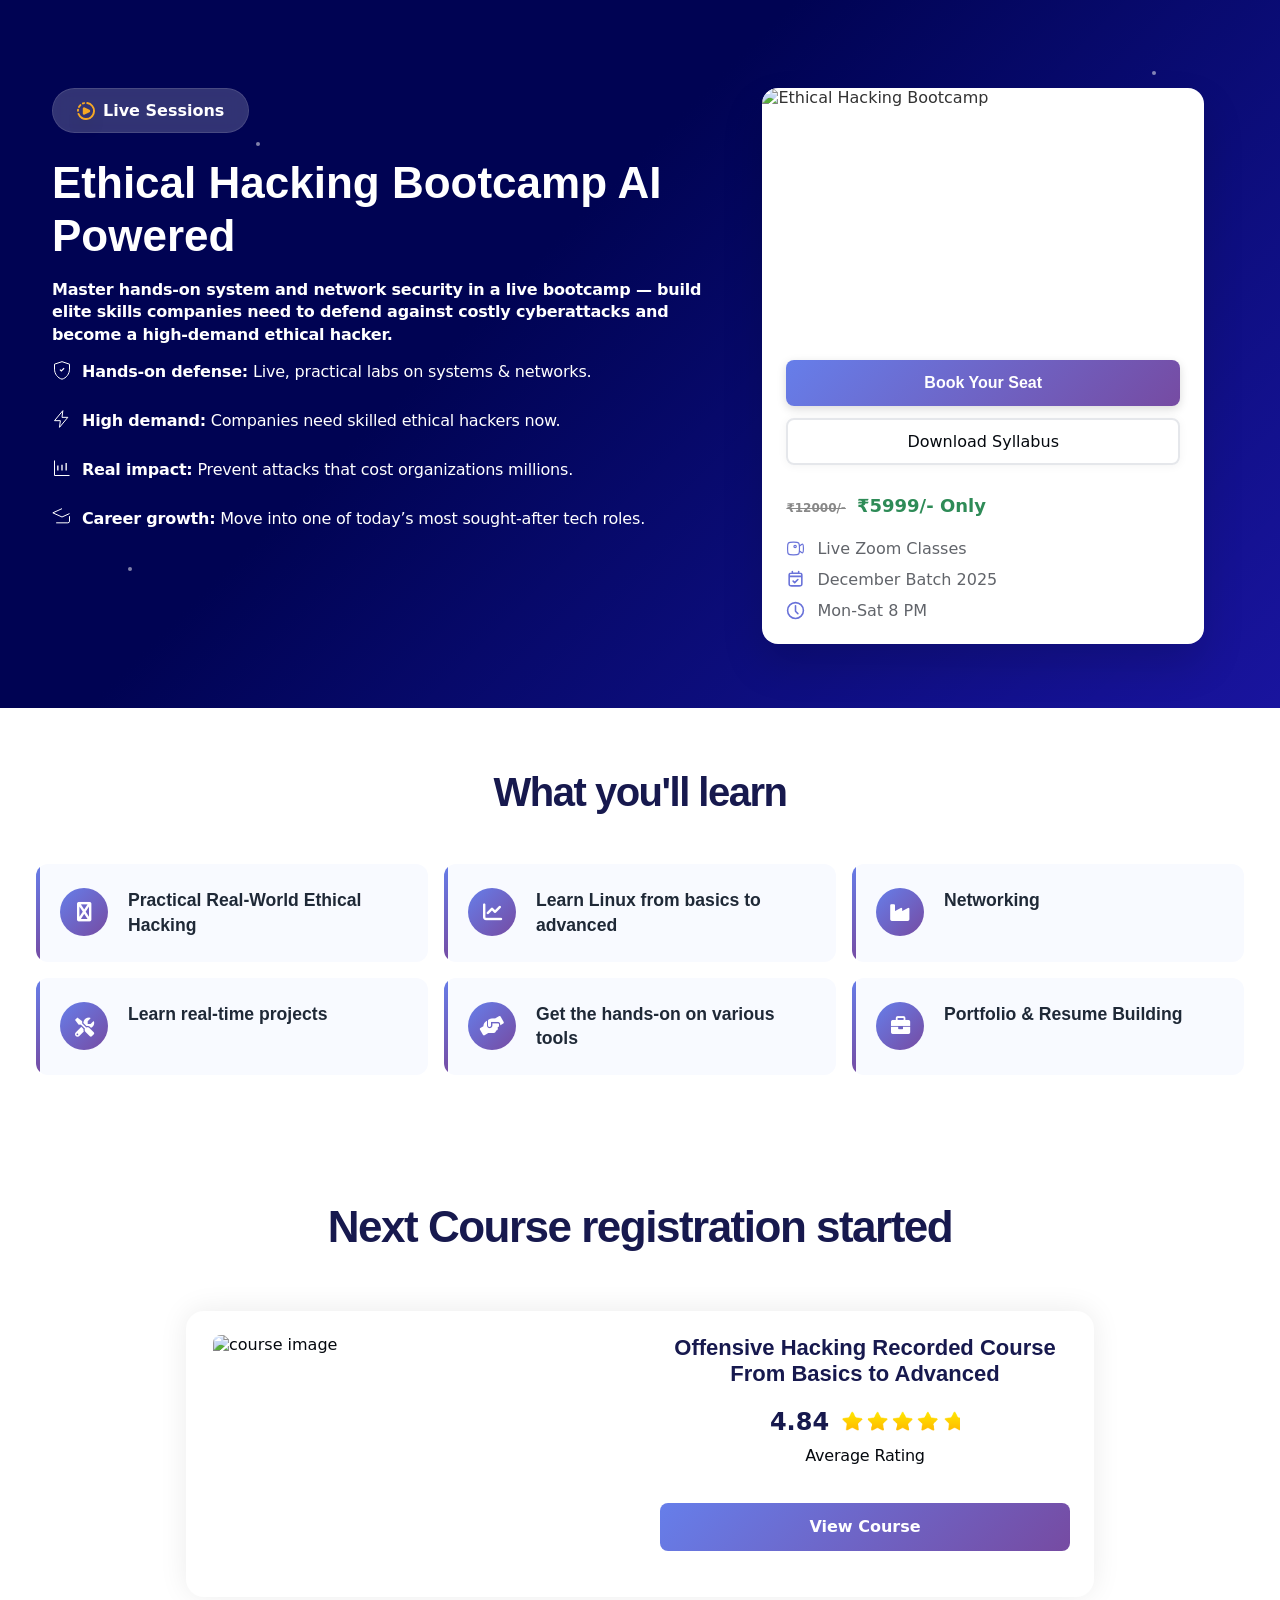
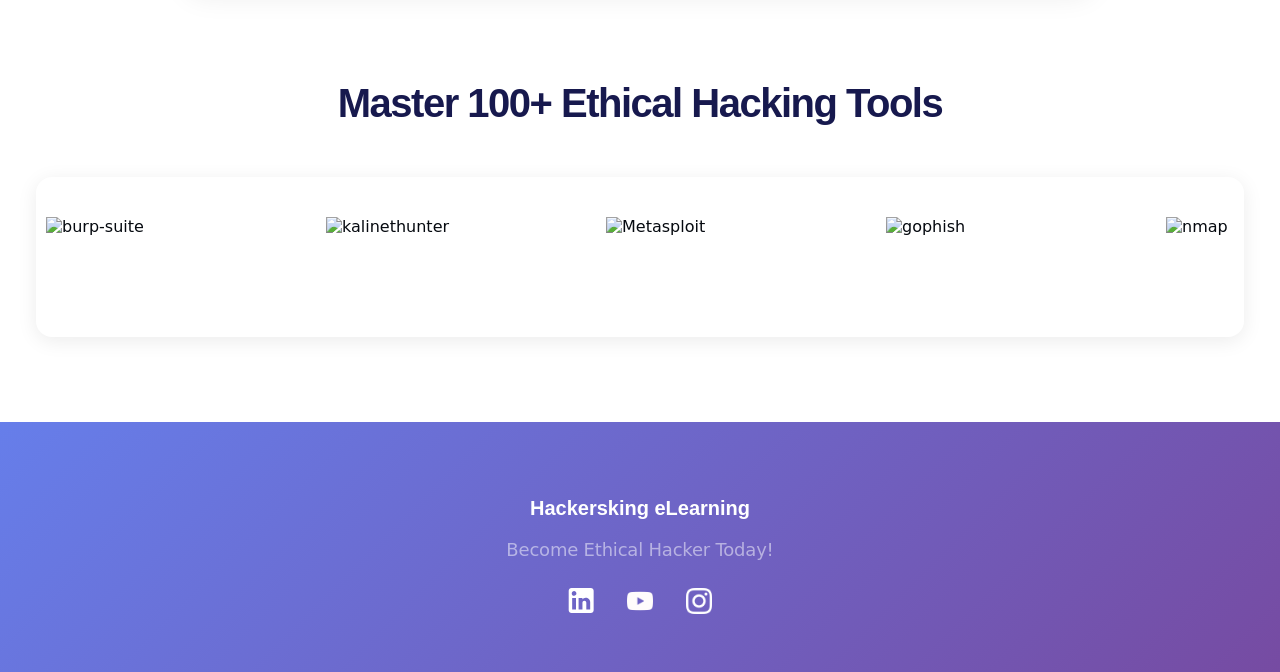
==== Batch.html @ 719dc141 "Update Batch.html" ====
<!DOCTYPE html>
<html lang="en"><head><meta http-equiv="Content-Type" content="text/html; charset=UTF-8">
  
  <meta name="viewport" content="width=device-width, initial-scale=1.0">
  <title>Hackersking eLearning &amp; Live Classes Batch</title>
  <meta property="og:title" content="Hackersking elearning&amp; Ethical Hacking Bootcamp 2026">
  <link rel="shortcut icon" href="https://hackersking.b-cdn.net/Images/icons/favicon.icog" type="image/x-icon">
  <link rel="preconnect" href="https://fonts.googleapis.com/">
  <link rel="preconnect" href="https://fonts.gstatic.com/" crossorigin="">
  
  <link href="https://cdnjs.cloudflare.com/ajax/libs/font-awesome/6.0.0/css/all.min.css" rel="stylesheet">
  <link rel="shortcut icon" href="https://hackersking.b-cdn.net/Images/icons/favicon.ico" type="image/x-icon">
  <link href="css/aos.css" rel="stylesheet">
  <link rel="stylesheet" href="css/output.css">

<style>
  * {
    font-family: "Inter", system-ui, -apple-system, sans-serif;
  }

  :root {
    /* Colors with 2025 Trends */
    --primary-gradient: linear-gradient(135deg, #667eea 0%, #764ba2 100%);
    --secondary-gradient: linear-gradient(135deg, #f093fb 0%, #f5576c 100%);
    --accent-gradient: linear-gradient(135deg, #ffecd2 0%, #fcb69f 100%);
    --dark-gradient: linear-gradient(135deg, #0c0c0c 0%, #1a1a1a 100%);
    --primary-color: #667eea;
    --secondary-color: #764ba2;
    --accent-color: #f093fb;
    --success-color: #10b981;
    --warning-color: #f59e0b;
    --error-color: #ef4444;
    --text-primary: #0f172a;
    --text-secondary: #475569;
    --text-muted: #64748b;
    --text-white: #ffffff;
    --bg-primary: #ffffff;
    --bg-secondary: #f8fafc;
    --bg-dark: #0f172a;

    /* Typography */
    --font-primary: "Inter", system-ui, -apple-system, sans-serif;
    --font-heading: "Space Grotesk", "Inter", sans-serif;

    /* Spacing */
    --space-xs: 0.25rem;
    --space-sm: 0.5rem;
    --space-md: 1rem;
    --space-lg: 2rem;
    --space-xl: 4rem;
    --space-2xl: 8rem;

    /* Border Radius */
    --radius-sm: 0.375rem;
    --radius-md: 0.5rem;
    --radius-lg: 0.75rem;
    --radius-xl: 1rem;
    --radius-2xl: 1.5rem;

    /* Shadows */
    --shadow-sm: 0 1px 2px 0 rgb(0 0 0 / 0.05);
    --shadow-md: 0 4px 6px -1px rgb(0 0 0 / 0.1), 0 2px 4px -2px rgb(0 0 0 / 0.1);
    --shadow-lg: 0 10px 15px -3px rgb(0 0 0 / 0.1),
      0 4px 6px -4px rgb(0 0 0 / 0.1);
    --shadow-xl: 0 20px 25px -5px rgb(0 0 0 / 0.1),
      0 8px 10px -6px rgb(0 0 0 / 0.1);
    --shadow-2xl: 0 25px 50px -12px rgb(0 0 0 / 0.25);

    /* Transitions */
    --transition-fast: 150ms ease;
    --transition-normal: 300ms ease;
    --transition-slow: 500ms ease;
  }

  .login-btn {
    display: flex;
    align-items: center;
    gap: 0.5rem;
    background: var(--primary-gradient);
    color: white;
    border: none;
    padding: 0.75rem 1.5rem;
    border-radius: var(--radius-lg);
    font-weight: 600;
    cursor: pointer;
    transition: var(--transition-normal);
    box-shadow: var(--shadow-md);
  }

  .login-btn:hover {
    transform: translateY(-2px);
    box-shadow: var(--shadow-lg);
  }

  .footer {
    background: var(--primary-gradient);
  }

  .nav-link {
    position: relative;
    text-decoration: none;
    color: var(--text-secondary);
    font-weight: 500;
    padding: 0.5rem 0;
    transition: var(--transition-normal);
  }

  .nav-link:hover,
  .nav-link.active {
    color: var(--primary-color);
  }

  .nav-underline {
    position: absolute;
    bottom: 0;
    left: 0;
    width: 0;
    height: 2px;
    background: var(--primary-gradient);
    transition: var(--transition-normal);
  }

  .nav-link:hover .nav-underline,
  .nav-link.active .nav-underline {
    width: 100%;
  }

  .hero-bg {
    position: absolute;
    top: 0;
    left: 0;
    width: 100%;
    height: 100%;
    background: var(--primary-gradient);
  }

  .gradient-overlay {
    position: absolute;
    top: 0;
    left: 0;
    width: 100%;
    height: 100%;
    background: linear-gradient(135deg,
        rgba(0, 3, 83, 1) 40%,
        rgba(0, 5, 157, 0.79) 100%);
  }

  .particle-container {
    position: absolute;
    width: 100%;
    height: 100%;
  }

  .particle {
    position: absolute;
    width: 4px;
    height: 4px;
    background: rgba(255, 255, 255, 0.5);
    border-radius: 50%;
    animation: particle-float 15s infinite linear;
  }

  .particle:nth-child(1) {
    top: 20%;
    left: 20%;
    animation-delay: 0s;
  }

  .particle:nth-child(2) {
    top: 60%;
    left: 80%;
    animation-delay: -3s;
  }

  .particle:nth-child(3) {
    top: 80%;
    left: 10%;
    animation-delay: -6s;
  }

  .particle:nth-child(4) {
    top: 40%;
    left: 60%;
    animation-delay: -9s;
  }

  .particle:nth-child(5) {
    top: 10%;
    left: 90%;
    animation-delay: -12s;
  }

  @keyframes particle-float {

    0%,
    100% {
      transform: translateY(0) translateX(0);
      opacity: 0;
    }

    10%,
    90% {
      opacity: 1;
    }

    50% {
      transform: translateY(-100px) translateX(50px);
    }
  }

  .premium-badge {
    display: inline-flex;
    align-items: center;
    gap: 0.5rem;
    background: rgba(255, 255, 255, 0.1);
    border: 1px solid rgba(255, 255, 255, 0.2);
    padding: 0.75rem 1.5rem;
    border-radius: 50px;
    font-size: 0.875rem;
    font-weight: 600;
    margin-bottom: 1.5rem;
    position: relative;
    backdrop-filter: blur(10px);
  }

  .badge-icon {
    color: var(--warning-color);
    font-size: 1rem;
  }

  .badge-glow {
    position: absolute;
    top: 0;
    left: 0;
    width: 100%;
    height: 100%;
    background: rgba(255, 255, 255, 0.1);
    border-radius: 50px;
    animation: pulse-glow 2s infinite;
  }

  @keyframes pulse-glow {

    0%,
    100% {
      opacity: 0.5;
      transform: scale(1);
    }

    50% {
      opacity: 1;
      transform: scale(1.05);
    }
  }

  .font-heading {
    font-family: var(--font-heading);
  }

  .course-card {
    background: #fff;
    border-radius: 16px;
    overflow: hidden;
    box-shadow: 0 20px 40px rgba(0, 0, 0, 0.15);
    color: #333;
    transition: transform 0.3s;
  }

  .course-card:hover {
    transform: translateY(-5px);
  }

  .course-image {
    aspect-ratio: 16/9;
    width: 100%;
    overflow: hidden;
    position: relative;
  }

  .course-banner-img {
    position: absolute;
    inset: 0;
    width: 100%;
    height: 100%;
    object-fit: cover;
    object-position: center;
    transition: transform 0.3s;
  }

  .course-card:hover .course-banner-img {
    transform: scale(1.05);
  }

  .course-info {
    padding: 24px;
  }

  .course-price {
    text-align: center;
    margin-bottom: 18px;
  }

  .price-label {
    font-size: 2rem;
    font-weight: 700;
    color: #10b981;
  }

  .course-actions {
    display: flex;
    flex-direction: column;
    gap: 12px;
    margin-bottom: 5px;
  }

  .primary-gradient {
    background: var(--primary-gradient);
  }

  .primary-btn {
    background: var(--primary-gradient);
    color: #fff;
    padding: 14px 24px;
    border: none;
    border-radius: 8px;
    font-weight: 600;
    font-size: 1rem;
    cursor: pointer;
    box-shadow: 0 3px 10px rgba(0, 0, 0, 0.15);
    transition: 0.3s;
  }

  .primary-btn:hover {
    background: var(--primary-gradient);
    transform: translateY(-2px);
  }

  .secondary-btn {
    background: transparent;
    color: #6b7280;
    padding: 12px 24px;
    border: 2px solid #e5e7eb;
    border-radius: 8px;
    font-weight: 550;
    display: flex;
    align-items: center;
    justify-content: center;
    gap: 8px;
    cursor: pointer;
    transition: 0.3s;
    box-shadow: 0 1px 10px rgba(0, 0, 0, 0.05);
  }

  .secondary-btn:hover {
    border-color: var(--primary-color);
    color: var(--primary-color);
    transform: translateY(-2px);
  }

  .course-details {
    display: flex;
    flex-direction: column;
    gap: 12px;
  }

  .detail-item {
    display: flex;
    align-items: center;
    gap: 12px;
    font-size: 1rem;
    font-weight: 500;
    color: #61646a;
  }

  .detail-item i {
    color: #2563eb;
    width: 16px;
  }

  @media (max-width: 480px) {
    .course-card {
      border-radius: 14px;
    }

    .course-info {
      padding: 20px;
    }

    .primary-btn,
    .secondary-btn {
      padding: 12px 20px;
      font-size: 0.95rem;
    }

    .price-label {
      font-size: 1.8rem;
    }

  }


  .companies-carousel {
    overflow: hidden;
    width: 100%;
    background: #fff;
    padding: 30px 0;
    border-radius: 16px;
    box-shadow: 0 4px 20px rgba(0, 0, 0, 0.08);
  }

  .companies-track {
    display: flex;
    align-items: center;
    gap: 60px;
    animation: logoScroll 30s linear infinite;
    width: max-content;
  }

  .company-logo-item {
    flex-shrink: 0;
    padding: 10px;
    display: flex;
    align-items: center;
    justify-content: center;
    transition: 0.3s;
  }

  .company-logo-item:hover {
    transform: translateY(-3px);
    /* box-shadow: 0 4px 20px rgba(0, 0, 0, 0.1); */
  }

  .company-logo {
    max-width: 100%;
    max-height: 100%;
    object-fit: contain;
    transition: 0.3s;
  }

  @keyframes logoScroll {
    0% {
      transform: translateX(0);
    }

    100% {
      transform: translateX(calc(-260px * 11));
    }

    /* 200 width + 60 gap */
  }

  .companies-carousel:hover .companies-track {
    animation-play-state: paused;
  }

  .audience-section {
    padding: 80px 0;
    background: #f8faff;
  }

  .audience-grid {
    display: flex;
    justify-content: center;
    flex-wrap: wrap;
    gap: 20px;
    /* column-gap: 24px;
  row-gap: 30px; */
  }

  .audience-card {
    background: #fff;
    border-radius: 12px;
    text-align: center;
    box-shadow: 0 4px 20px rgba(0, 0, 0, 0.08);
    transition: 0.3s;
  }

  .audience-card:hover {
    transform: translateY(-6px);
  }

  .audience-icon {
    background: linear-gradient(135deg, #667eea 0%, #764ba2 100%);
    color: #fff;
    width: 64px;
    height: 64px;
    border-radius: 16px;
    display: flex;
    align-items: center;
    justify-content: center;
    font-size: 1.5rem;
    margin: 0 auto 20px;
  }

  .audience-card h3 {
    font-size: 1.1rem;
    font-weight: 600;
    color: #1f2937;
  }



  .learning-item {
    display: flex;
    align-items: flex-start;
    gap: 20px;
    padding: 24px;
    background: #f8faff;
    border-radius: 12px;
    transition: 0.3s;
    transition: all var(--transition-normal);
    position: relative;
    overflow: hidden;
  }

  .learning-item::before {
    content: "";
    position: absolute;
    left: 0;
    top: 0;
    height: 100%;
    width: 4px;
    background: var(--primary-gradient);
  }


  .learning-item:hover {
    border: 1px solid var(--primary-color);
    transform: translateY(-4px);
  }

  .learning-icon {
    background: var(--primary-gradient);
    color: #fff;
    width: 48px;
    height: 48px;
    border-radius: 999px;
    display: flex;
    align-items: center;
    justify-content: center;
    font-size: 1.2rem;
    flex-shrink: 0;
  }

  .learning-item h3 {
    font-size: 1.1rem;
    font-weight: 600;
    color: #1f2937;
    line-height: 1.4;
  }
</style><style type="text/css" id="mytempCss">._8mqQwQ { display: none; } ._1TWLMK.icF5zO { opacity: 0.01; }</style></head>



<body data-aos-easing="ease-out-cubic" data-aos-duration="800" data-aos-delay="0" data-new-gr-c-s-check-loaded="14.1263.0" data-gr-ext-installed="">

  <main>
    <section class="pt-2 pb-5 scrollspy-section relative" id="overview">
      <div class="hero-bg">
        <div class="gradient-overlay"></div>
        <div class="particle-container">
          <div class="particle"></div>
          <div class="particle"></div>
          <div class="particle"></div>
          <div class="particle"></div>
          <div class="particle"></div>
        </div>
      </div>
      <div class="container relative">
        <div class="mt-4 px-[4px] md:px-2 lg:pr-[40px] pt-2 lg:pt-[40px] flex lg:flex-row flex-col-reverse gap-[30px] lg:gap-5">
          <div class="lg:w-3/5 w-full">
            <div class="premium-badge aos-init aos-animate" data-aos="fade-up">
              <div class="badge-icon">
                <img src="css/live-badge.svg" class="w-[18px] shadow-lg" alt="">
              </div>
              <span class="text-white font-semibold text-16">Live Sessions</span>
              <div class="badge-glow"></div>
            </div>
            <h1 class="text-white font-extrabold text-[24px] md:text-[40px] lg:text-[44px] font-heading mb-2 aos-init aos-animate" data-aos="fade-up">
              Ethical Hacking Bootcamp AI Powered
            </h1>
            <!-- <p class="max-w-[641px] text-sm22 md:text-16 md:leading-[1.5] font-bold mt-1 mb-2">
                Learn how to standout and grab a top job
                </p> -->

<!-- Paste this into your HTML file -->

  <p style="margin:0 0 14px;line-height:1.4;color:#FFFFFF;font-weight:600;">
    Master hands-on system and network security in a live bootcamp — build elite skills companies need to defend against costly cyberattacks and become a high-demand ethical hacker.
  </p>

<ul style="list-style:none;color:white;">
  <li style="display:flex;gap:10px;align-items:flex-start;">
    <!-- Shield icon -->
    <svg width="20" height="20" viewBox="0 0 24 24" fill="none">
      <path d="M12 2 3 5v6c0 5.55 3.84 10.74 9 12 5.16-1.26 9-6.45 9-12V5l-9-3z" stroke="white" stroke-width="1.2"/>
      <path d="M9.5 11.5 11.2 13.2 14.5 9.9" stroke="white" stroke-width="1.4"/>
    </svg>
    <span style="color:white;"><strong>Hands-on defense:</strong> Live, practical labs on systems & networks.</span>
  </li>

  <li style="display:flex;gap:10px;align-items:flex-start;">
    <!-- Bolt icon -->
    <svg width="20" height="20" viewBox="0 0 24 24" fill="none">
      <path d="M13 2 3 14h7l-1 8 10-12h-7l1-8z" stroke="white" stroke-width="1.2"/>
    </svg>
    <span style="color:white;"><strong>High demand:</strong> Companies need skilled ethical hackers now.</span>
  </li>

  <li style="display:flex;gap:10px;align-items:flex-start;">
    <!-- Chart icon -->
    <svg width="20" height="20" viewBox="0 0 24 24" fill="none">
      <path d="M3 3v18h18" stroke="white" stroke-width="1.2"/>
      <path d="M7 15v-6M12 15V8M17 15v-9" stroke="white" stroke-width="1.6"/>
    </svg>
    <span style="color:white;"><strong>Real impact:</strong> Prevent attacks that cost organizations millions.</span>
  </li>

  <li style="display:flex;gap:10px;align-items:flex-start;">
    <!-- Graduation cap icon -->
    <svg width="20" height="20" viewBox="0 0 24 24" fill="none">
      <path d="M12 2 1 7l11 5 9-4.09" stroke="white" stroke-width="1.2"/>
      <path d="M21 11v6a2 2 0 0 1-2 2H5" stroke="white" stroke-width="1.2"/>
    </svg>
    <span style="color:white;"><strong>Career growth:</strong> Move into one of today’s most sought-after tech roles.</span>
  </li>
</ul>






          </div>
          <div class="lg:w-2/5 w-full mb-2">
            <div class="course-card overflow-hidden aos-init aos-animate" data-aos="fade-up">
              <div class="course-image">
                <img src="https://hackersking.b-cdn.net/Bootcamp/Bootcamp.png" alt="Ethical Hacking Bootcamp" class="course-banner-img">
              </div>
              <div class="course-info">

                <div class="course-actions">
                  <a class="w-full" href="https://rzp.io/rzp/Wi3fhYNO">
                    <button class="primary-btn w-full">Book Your Seat</button>
                  </a>
                  <button class="secondary-btn">
                    <a href="https://drive.google.com/file/d/1etHI4RgZ2PCHbANA0GCq7Ov6Zlh7RVfV/view?usp=sharing">
                    Download Syllabus
                  </button>
                </a>
                </div>
                <div class="course-price !text-left">
                  <span class="price-label">
    <del style="color:#888; font-size:12px;">₹12000/-</del>
    <strong style="color:seagreen; font-size:18px;">₹5999/- Only</strong>
</span>


                </div>
                <div class="course-details">
                  <div class="detail-item">
                    <img src="css/rec.svg" class="w-[19px]" alt="">
                    <span>Live Zoom Classes</span>
                  </div>
                  <div class="detail-item">
                    <img src="css/calen.svg" class="w-[19px]" alt="">
                    <span>December Batch 2025</span>
                  </div>
                  <div class="detail-item">
                    <img src="css/cloc.svg" class="w-[19px]" alt="">
                    <span>Mon-Sat 8 PM</span>
                  </div>

                  </div>
                </div>
              </div>
            </div>
          </div>
        </div>
      </div>
    </section>
    <section class="md:py-[60px] py-4" id="learn">
      <div class="container">
        <h2 class="text-xl md:text-4xl tracking-[-0.5px] text-secondary text-center mb-4 md:mb-5 font-heading aos-init aos-animate" data-aos="fade-up">
          What you'll learn
        </h2>
        <div class="learning-grid grid grid-cols-1 md:grid-cols-2 lg:grid-cols-3 gap-2 aos-init" data-aos="fade-up">
          <div class="learning-item aos-init" data-aos="fade-up">
            <div class="learning-icon">
              <i class="fab fa-user-secret"></i>
            </div>
            <h3>
              Practical Real-World Ethical Hacking
            </h3>
          </div>
          <div class="learning-item aos-init" data-aos="fade-up">
            <div class="learning-icon">
              <i class="fas fa-chart-line"></i>
            </div>
            <h3>Learn Linux from basics to advanced</h3>
          </div>
          <div class="learning-item aos-init" data-aos="fade-up">
            <div class="learning-icon">
              <i class="fas fa-industry"></i>
            </div>
            <h3>Networking</h3>
          </div>
          <div class="learning-item aos-init" data-aos="fade-up">
            <div class="learning-icon">
              <i class="fas fa-tools"></i>
            </div>
            <h3>Learn real-time projects</h3>
          </div>
          <div class="learning-item aos-init" data-aos="fade-up">
            <div class="learning-icon">
              <i class="fas fa-hands-helping"></i>
            </div>
            <h3>Get the hands-on on various tools</h3>
          </div>
          <div class="learning-item aos-init" data-aos="fade-up">
            <div class="learning-icon">
              <i class="fas fa-briefcase"></i>
            </div>
            <h3>Portfolio & Resume Building</h3>
          </div>
        </div>
      </div>
    </section>
  <!--  <section class="py-4 md:py-[60px]" id="for">
      <div class="container">
        <h2 class="text-xl md:text-4xl text-blacknew font-bold text-center mb-4 md:mb-[50px] font-heading aos-init" data-aos="fade-up">
          Who this Free Course for
        </h2>
        <div class="audience-grid">
          <div class="audience-card w-[160px] md:w-[300px] py-[24px] md:py-[32px] px-[18px] md:px-[24px] aos-init" data-aos="zoom-in" data-aos-delay="100">
            <div class="audience-icon">
              <i class="fas fa-code"></i>
            </div>
            <h3>DevOps Engineers</h3>
          </div>
          <div class="audience-card w-[160px] md:w-[300px] py-[24px] md:py-[32px] px-[18px] md:px-[24px] aos-init" data-aos="zoom-in" data-aos-delay="200">
            <div class="audience-icon">
              <i class="fas fa-server"></i>
            </div>
            <h3>DevSecOps Engineers</h3>
          </div>
          <div class="audience-card w-[160px] md:w-[300px] py-[24px] md:py-[32px] px-[18px] md:px-[24px] aos-init" data-aos="zoom-in" data-aos-delay="300">
            <div class="audience-icon">
              <i class="fas fa-laptop-code"></i>
            </div>
            <h3>Developers</h3>
          </div>
          <div class="audience-card w-[160px] md:w-[300px] py-[24px] md:py-[32px] px-[18px] md:px-[24px] aos-init" data-aos="zoom-in" data-aos-delay="400">
            <div class="audience-icon">
              <i class="fas fa-user-tie"></i>
            </div>
            <h3>System Administrators</h3>
          </div>
          <div class="audience-card w-[160px] md:w-[300px] py-[24px] md:py-[32px] px-[18px] md:px-[24px] aos-init" data-aos="zoom-in" data-aos-delay="500">
            <div class="audience-icon">
              <i class="fas fa-cogs"></i>
            </div>
            <h3>IT Engineers</h3>
          </div>
          <div class="audience-card w-[160px] md:w-[300px] py-[24px] md:py-[32px] px-[18px] md:px-[24px] aos-init" data-aos="zoom-in" data-aos-delay="600">
            <div class="audience-icon">
              <i class="fas fa-user-tie"></i>
            </div>
            <h3>NON IT Engineers</h3>
          </div>
        </div>
      </div>
    </section>
    <div class="container mb-4 text-center aos-init" data-aos="fade-up">
      <a href="https://courses.heydevops.tech/web/checkout/689701010128181bd2a60e1e" target="_blank">
        <button class="primary-btn w-[90%] md:w-[400px] button">
          <div class="relative overflow-hidden">
            <span class="button-content"> Book Your Seat</span>
            <span class="button-content-hover"> Book Your Seat</span>
          </div>
        </button>
      </a>
    </div>
    <section>

----->

            <div class="container md:mx-auto pt-3 md:pt-6">
                <div class="text-center mx-auto">
                    <h2 class="text-secondary mb-3 md:mb-[50px] text-xl md:text-4.5xl text-center max-w-[260px] md:max-w-container mx-auto font-heading">
                        Next Course registration started
                    </h2>
                </div>
                <div class="mt-2 md:mt-[56px] max-w-[908px] bg-white p-2 sm:p-3 mx-auto cardd relative">
                    <div class="flex md:flex-row flex-col sm:gap-[40px] gap-2">
                        <div class="md:w-1/2">
                          <a href="https://www.heydevops.in/batch14">
                            <img src="https://hackersking.b-cdn.net/Bootcamp/2.png" alt="course image" class="md:h-[238px] object-cover w-[404px] m-auto rounded-lg">
                          </a>
                        </div>
                        <div class="md:w-1/2 !lg:mt-0">
                            <h5 class="md:text-[22px] text-[18px] text-secondary text-center font-semibold">
                                Offensive Hacking Recorded Course <br> From Basics to Advanced
                            </h5>
                            <div class="mt-[20px] flex justify-center">

                                <div>
                                    <div class="md:text-[24px] text-[20px] mb-1 items-center flex lg:gap-[12px] gap-[4px] font-semibold text-secondary">
                                        4.84
                                        <div class="flex gap-[3px]">
                                            <img src="css/4.8Rating.png" alt="" class="max-w-[119px]">
                                        </div>
                                    </div>
                                    <p class="text-center mb-2 md:mb-3">Average Rating</p>
                                </div>
                            </div>
                            <a href="https://elearning.hackersking.com/membership" class="button w-full py-[12px] mt-[11px] px-[20px] font-bold primary-gradient inline-block text-white text-16 leading-[1.5] rounded-lg">
                                <div class="relative overflow-hidden">
                                    <span class="button-content"> View Course </span>
                                    <span class="button-content-hover"> View Course </span>
                                </div>
                            </a>
                        </div>
                    </div>
                </div>
            </div>
        </section>
    <section class="bg-white py-4 md:pt-[82px] md:pb-[85px]">
      <div class="container">
        <h2 class="text-secondary mb-3 md:mb-[50px] text-xl md:text-4xl text-center max-w-[260px] md:max-w-container mx-auto font-heading aos-init" data-aos="fade-up">
          Master 100+ Ethical Hacking Tools
        </h2>
        <div class="companies-carousel aos-init" data-aos="fade-up">
          <div class="companies-track aos-init" data-aos="fade-up">
            <!-- First set of logos -->
            <div class="company-logo-item">
              <img src="https://hackersking.b-cdn.net/Images/Brands-logo/burp-suite.png" alt="burp-suite" class="company-logo w-[80px] h-[50px] md:w-[200px] md:h-[80px]">
            </div>
            <div class="company-logo-item">
              <img src="https://hackersking.b-cdn.net/Images/Brands-logo/kalinethunter.png" alt="kalinethunter" class="company-logo w-[80px] h-[50px] md:w-[200px] md:h-[80px]">
            </div>
            <div class="company-logo-item">
              <img src="https://hackersking.b-cdn.net/Images/Brands-logo/Metasploit.png" alt="Metasploit" class="company-logo w-[80px] h-[50px] md:w-[200px] md:h-[80px]">
            </div>
            <div class="company-logo-item">
              <img src="https://hackersking.b-cdn.net/Images/Brands-logo/gophish.png" alt="gophish" class="company-logo w-[80px] h-[50px] md:w-[200px] md:h-[80px]">
            </div>
            <div class="company-logo-item">
              <img src="https://hackersking.b-cdn.net/Images/Brands-logo/nmap.png" alt="nmap" class="company-logo w-[80px] h-[50px] md:w-[200px] md:h-[80px]">
            </div>
            <div class="company-logo-item">
              <img src="https://hackersking.b-cdn.net/Images/Brands-logo/owasp.png" alt="owasp" class="company-logo w-[80px] h-[50px] md:w-[200px] md:h-[80px]">
            </div>
            <div class="company-logo-item">
              <img src="https://hackersking.b-cdn.net/Images/Brands-logo/tor.png" alt="tor" class="company-logo w-[80px] h-[50px] md:w-[200px] md:h-[80px]">
            </div>
            <div class="company-logo-item">
              <img src="https://hackersking.b-cdn.net/Images/Brands-logo/crax-rat.png" alt="crax-rat" class="company-logo w-[80px] h-[50px] md:w-[200px] md:h-[80px]">
            </div>
            <div class="company-logo-item">
              <img src="https://hackersking.b-cdn.net/Images/Brands-logo/fatrat.png" alt="fatrat" class="company-logo w-[80px] h-[50px] md:w-[200px] md:h-[80px]">
            </div>
            

            <!-- Duplicate set for seamless looping -->
              <div class="company-logo-item">
              <img src="https://hackersking.b-cdn.net/Images/Brands-logo/burp-suite.png" alt="burp-suite" class="company-logo w-[80px] h-[50px] md:w-[200px] md:h-[80px]">
            </div>
            <div class="company-logo-item">
              <img src="https://hackersking.b-cdn.net/Images/Brands-logo/kalinethunter.png" alt="kalinethunter" class="company-logo w-[80px] h-[50px] md:w-[200px] md:h-[80px]">
            </div>
            <div class="company-logo-item">
              <img src="https://hackersking.b-cdn.net/Images/Brands-logo/Metasploit.png" alt="Metasploit" class="company-logo w-[80px] h-[50px] md:w-[200px] md:h-[80px]">
            </div>
            <div class="company-logo-item">
              <img src="https://hackersking.b-cdn.net/Images/Brands-logo/gophish.png" alt="gophish" class="company-logo w-[80px] h-[50px] md:w-[200px] md:h-[80px]">
            </div>
            <div class="company-logo-item">
              <img src="https://hackersking.b-cdn.net/Images/Brands-logo/nmap.png" alt="nmap" class="company-logo w-[80px] h-[50px] md:w-[200px] md:h-[80px]">
            </div>
            <div class="company-logo-item">
              <img src="https://hackersking.b-cdn.net/Images/Brands-logo/owasp.png" alt="owasp" class="company-logo w-[80px] h-[50px] md:w-[200px] md:h-[80px]">
            </div>
            <div class="company-logo-item">
              <img src="https://hackersking.b-cdn.net/Images/Brands-logo/tor.png" alt="tor" class="company-logo w-[80px] h-[50px] md:w-[200px] md:h-[80px]">
            </div>
            <div class="company-logo-item">
              <img src="https://hackersking.b-cdn.net/Images/Brands-logo/crax-rat.png" alt="crax-rat" class="company-logo w-[80px] h-[50px] md:w-[200px] md:h-[80px]">
            </div>
            <div class="company-logo-item">
              <img src="https://hackersking.b-cdn.net/Images/Brands-logo/fatrat.png" alt="fatrat" class="company-logo w-[80px] h-[50px] md:w-[200px] md:h-[80px]">
            </div>
          </div>
        </div>
      </div>
    </section>
  </main>
  <footer>
    <section id="contact" class="pt-[40px] md:pt-[73px] pb-[56px] md:pb-[58px] footer scrollspy-section aos-init" data-aos="fade-up">
      <div class="container text-center">
        <h2 class="text-white text-20 leading-[1.3] font-semibold mb-1 md:mb-2">
          Hackersking eLearning
        </h2>
        <p class="text-18 text-white/50 leading-[1.44] font-normal">
          Become Ethical Hacker Today!
        </p>


        <ul class="flex items-center justify-center">
          <li class="mb-0 mr-[33px]">
            <a href="https://www.linkedin.com/in/mohit-saran0/" target="_blank_">
              <img loading="lazy" width="26" height="26" src="css/linkedin.svg" alt="linkedin">
            </a>
          </li>
          <li class="mb-0 mr-[33px]">
            <a href="https://www.youtube.com/@hackersking101/featured" target="_blank_">
              <img class="text-white" loading="lazy" width="26" height="26" src="css/youtube.png" alt="youtube">
            </a>
          </li>
          <li class="mb-0">
            <a href="https://www.instagram.com/hackersking.in" target="_blank_">
              <img class="" loading="lazy" width="26" height="26" src="css/instagram.png" alt="instagram">
            </a>
          </li>
        </ul>
      </div>
    </section>
  </footer>
  <script>
    document.addEventListener("DOMContentLoaded", function () {
      document.querySelectorAll(".pdf").forEach(button => {
        button.addEventListener("click", function () {
          const pdfUrl = "pdf/Free_DevSecOps_Course.pdf";
          const link = document.createElement("a");
          link.href = pdfUrl;
          link.download = "book.pdf"; // Suggests a filename for the download
          document.body.appendChild(link);
          link.click();
          document.body.removeChild(link);
        });
      });
    });
  </script>
  <script src="css/aos.js"></script>
  <script>
    AOS.init({
      duration: 800,
      easing: "ease-out-cubic",
      once: true,
      offset: 100,
    });
  </script>
  <script src="css/tiny-slider.js"></script>
  <script src="css/app.js"></script>
  <script src="css/swiper-element-bundle.min.js"></script>
  <script type="module" src="css/updater.js"></script>



</body><chatgpt-sidebar data-gpts-theme="light"><template shadowrootmode="open"><style data-rc-order="prependQueue" data-rc-priority="-999" data-css-hash="qq1x77" data-token-hash="cjk7xi">:where(.css-1d6rho5) a{color:#7450ff;text-decoration:none;background-color:transparent;outline:none;cursor:pointer;transition:color 0.3s;-webkit-text-decoration-skip:objects;}:where(.css-1d6rho5) a:hover{color:#baa1ff;}:where(.css-1d6rho5) a:active{color:#5338d9;}:where(.css-1d6rho5) a:active,:where(.css-1d6rho5) a:hover{text-decoration:none;outline:0;}:where(.css-1d6rho5) a:focus{text-decoration:none;outline:0;}:where(.css-1d6rho5) a[disabled]{color:rgba(0, 0, 0, 0.25);cursor:not-allowed;}</style><style data-rc-order="prependQueue" data-rc-priority="-999" data-css-hash="13ri6y7" data-token-hash="cjk7xi">:where(.css-1d6rho5).ant-tooltip{box-sizing:border-box;margin:0;padding:0;color:rgba(0, 0, 0, 0.88);font-size:14px;line-height:1.5714285714285714;list-style:none;font-family:var(--gpts-font-family);position:absolute;z-index:1070;display:block;width:max-content;max-width:250px;visibility:visible;transform-origin:var(--arrow-x, 50%) var(--arrow-y, 50%);--antd-arrow-background-color:var(--sds-color-grey-layer3-reserve);}:where(.css-1d6rho5).ant-tooltip-hidden{display:none;}:where(.css-1d6rho5).ant-tooltip .ant-tooltip-inner{min-width:32px;min-height:32px;padding:6px 8px;color:#fff;text-align:start;text-decoration:none;word-wrap:break-word;background-color:var(--sds-color-grey-layer3-reserve);border-radius:8px;box-shadow:0 6px 16px 0 rgba(0, 0, 0, 0.08),0 3px 6px -4px rgba(0, 0, 0, 0.12),0 9px 28px 8px rgba(0, 0, 0, 0.05);box-sizing:border-box;}:where(.css-1d6rho5).ant-tooltip-placement-left .ant-tooltip-inner,:where(.css-1d6rho5).ant-tooltip-placement-leftTop .ant-tooltip-inner,:where(.css-1d6rho5).ant-tooltip-placement-leftBottom .ant-tooltip-inner,:where(.css-1d6rho5).ant-tooltip-placement-right .ant-tooltip-inner,:where(.css-1d6rho5).ant-tooltip-placement-rightTop .ant-tooltip-inner,:where(.css-1d6rho5).ant-tooltip-placement-rightBottom .ant-tooltip-inner{border-radius:8px;}:where(.css-1d6rho5).ant-tooltip .ant-tooltip-content{position:relative;}:where(.css-1d6rho5).ant-tooltip.ant-tooltip-blue .ant-tooltip-inner{background-color:#1677ff;}:where(.css-1d6rho5).ant-tooltip.ant-tooltip-blue .ant-tooltip-arrow{--antd-arrow-background-color:#1677ff;}:where(.css-1d6rho5).ant-tooltip.ant-tooltip-purple .ant-tooltip-inner{background-color:#722ed1;}:where(.css-1d6rho5).ant-tooltip.ant-tooltip-purple .ant-tooltip-arrow{--antd-arrow-background-color:#722ed1;}:where(.css-1d6rho5).ant-tooltip.ant-tooltip-cyan .ant-tooltip-inner{background-color:#13c2c2;}:where(.css-1d6rho5).ant-tooltip.ant-tooltip-cyan .ant-tooltip-arrow{--antd-arrow-background-color:#13c2c2;}:where(.css-1d6rho5).ant-tooltip.ant-tooltip-green .ant-tooltip-inner{background-color:#52c41a;}:where(.css-1d6rho5).ant-tooltip.ant-tooltip-green .ant-tooltip-arrow{--antd-arrow-background-color:#52c41a;}:where(.css-1d6rho5).ant-tooltip.ant-tooltip-magenta .ant-tooltip-inner{background-color:#eb2f96;}:where(.css-1d6rho5).ant-tooltip.ant-tooltip-magenta .ant-tooltip-arrow{--antd-arrow-background-color:#eb2f96;}:where(.css-1d6rho5).ant-tooltip.ant-tooltip-pink .ant-tooltip-inner{background-color:#eb2f96;}:where(.css-1d6rho5).ant-tooltip.ant-tooltip-pink .ant-tooltip-arrow{--antd-arrow-background-color:#eb2f96;}:where(.css-1d6rho5).ant-tooltip.ant-tooltip-red .ant-tooltip-inner{background-color:#f5222d;}:where(.css-1d6rho5).ant-tooltip.ant-tooltip-red .ant-tooltip-arrow{--antd-arrow-background-color:#f5222d;}:where(.css-1d6rho5).ant-tooltip.ant-tooltip-orange .ant-tooltip-inner{background-color:#fa8c16;}:where(.css-1d6rho5).ant-tooltip.ant-tooltip-orange .ant-tooltip-arrow{--antd-arrow-background-color:#fa8c16;}:where(.css-1d6rho5).ant-tooltip.ant-tooltip-yellow .ant-tooltip-inner{background-color:#fadb14;}:where(.css-1d6rho5).ant-tooltip.ant-tooltip-yellow .ant-tooltip-arrow{--antd-arrow-background-color:#fadb14;}:where(.css-1d6rho5).ant-tooltip.ant-tooltip-volcano .ant-tooltip-inner{background-color:#fa541c;}:where(.css-1d6rho5).ant-tooltip.ant-tooltip-volcano .ant-tooltip-arrow{--antd-arrow-background-color:#fa541c;}:where(.css-1d6rho5).ant-tooltip.ant-tooltip-geekblue .ant-tooltip-inner{background-color:#2f54eb;}:where(.css-1d6rho5).ant-tooltip.ant-tooltip-geekblue .ant-tooltip-arrow{--antd-arrow-background-color:#2f54eb;}:where(.css-1d6rho5).ant-tooltip.ant-tooltip-lime .ant-tooltip-inner{background-color:#a0d911;}:where(.css-1d6rho5).ant-tooltip.ant-tooltip-lime .ant-tooltip-arrow{--antd-arrow-background-color:#a0d911;}:where(.css-1d6rho5).ant-tooltip.ant-tooltip-gold .ant-tooltip-inner{background-color:#faad14;}:where(.css-1d6rho5).ant-tooltip.ant-tooltip-gold .ant-tooltip-arrow{--antd-arrow-background-color:#faad14;}:where(.css-1d6rho5).ant-tooltip-rtl{direction:rtl;}:where(.css-1d6rho5).ant-tooltip .ant-tooltip-arrow{position:absolute;z-index:1;display:block;pointer-events:none;width:16px;height:16px;overflow:hidden;}:where(.css-1d6rho5).ant-tooltip .ant-tooltip-arrow::before{position:absolute;bottom:0;inset-inline-start:0;width:16px;height:8px;background:var(--antd-arrow-background-color);clip-path:polygon(1.6568542494923806px 100%, 50% 1.6568542494923806px, 14.34314575050762px 100%, 1.6568542494923806px 100%);clip-path:path('M 0 8 A 4 4 0 0 0 2.82842712474619 6.82842712474619 L 7.292893218813452 2.363961030678928 A 1 1 0 0 1 8.707106781186548 2.363961030678928 L 13.17157287525381 6.82842712474619 A 4 4 0 0 0 16 8 Z');content:"";}:where(.css-1d6rho5).ant-tooltip .ant-tooltip-arrow::after{content:"";position:absolute;width:8.970562748477143px;height:8.970562748477143px;bottom:0;inset-inline:0;margin:auto;border-radius:0 0 1px 0;transform:translateY(50%) rotate(-135deg);box-shadow:2px 2px 5px rgba(0, 0, 0, 0.05);z-index:0;background:transparent;}:where(.css-1d6rho5).ant-tooltip .ant-tooltip-arrow:before{background:var(--antd-arrow-background-color);}:where(.css-1d6rho5).ant-tooltip-placement-top>.ant-tooltip-arrow,:where(.css-1d6rho5).ant-tooltip-placement-topLeft>.ant-tooltip-arrow,:where(.css-1d6rho5).ant-tooltip-placement-topRight>.ant-tooltip-arrow{bottom:0;transform:translateY(100%) rotate(180deg);}:where(.css-1d6rho5).ant-tooltip-placement-top>.ant-tooltip-arrow{left:50%;transform:translateX(-50%) translateY(100%) rotate(180deg);}:where(.css-1d6rho5).ant-tooltip-placement-topLeft>.ant-tooltip-arrow{left:12px;}:where(.css-1d6rho5).ant-tooltip-placement-topRight>.ant-tooltip-arrow{right:12px;}:where(.css-1d6rho5).ant-tooltip-placement-bottom>.ant-tooltip-arrow,:where(.css-1d6rho5).ant-tooltip-placement-bottomLeft>.ant-tooltip-arrow,:where(.css-1d6rho5).ant-tooltip-placement-bottomRight>.ant-tooltip-arrow{top:0;transform:translateY(-100%);}:where(.css-1d6rho5).ant-tooltip-placement-bottom>.ant-tooltip-arrow{left:50%;transform:translateX(-50%) translateY(-100%);}:where(.css-1d6rho5).ant-tooltip-placement-bottomLeft>.ant-tooltip-arrow{left:12px;}:where(.css-1d6rho5).ant-tooltip-placement-bottomRight>.ant-tooltip-arrow{right:12px;}:where(.css-1d6rho5).ant-tooltip-placement-left>.ant-tooltip-arrow,:where(.css-1d6rho5).ant-tooltip-placement-leftTop>.ant-tooltip-arrow,:where(.css-1d6rho5).ant-tooltip-placement-leftBottom>.ant-tooltip-arrow{right:0;transform:translateX(100%) rotate(90deg);}:where(.css-1d6rho5).ant-tooltip-placement-left>.ant-tooltip-arrow{top:50%;transform:translateY(-50%) translateX(100%) rotate(90deg);}:where(.css-1d6rho5).ant-tooltip-placement-leftTop>.ant-tooltip-arrow{top:8px;}:where(.css-1d6rho5).ant-tooltip-placement-leftBottom>.ant-tooltip-arrow{bottom:8px;}:where(.css-1d6rho5).ant-tooltip-placement-right>.ant-tooltip-arrow,:where(.css-1d6rho5).ant-tooltip-placement-rightTop>.ant-tooltip-arrow,:where(.css-1d6rho5).ant-tooltip-placement-rightBottom>.ant-tooltip-arrow{left:0;transform:translateX(-100%) rotate(-90deg);}:where(.css-1d6rho5).ant-tooltip-placement-right>.ant-tooltip-arrow{top:50%;transform:translateY(-50%) translateX(-100%) rotate(-90deg);}:where(.css-1d6rho5).ant-tooltip-placement-rightTop>.ant-tooltip-arrow{top:8px;}:where(.css-1d6rho5).ant-tooltip-placement-rightBottom>.ant-tooltip-arrow{bottom:8px;}:where(.css-1d6rho5).ant-tooltip-pure{position:relative;max-width:none;margin:16px;}:where(.css-1d6rho5).ant-zoom-big-fast-enter,:where(.css-1d6rho5).ant-zoom-big-fast-appear{animation-duration:0.1s;animation-fill-mode:both;animation-play-state:paused;}:where(.css-1d6rho5).ant-zoom-big-fast-leave{animation-duration:0.1s;animation-fill-mode:both;animation-play-state:paused;}:where(.css-1d6rho5).ant-zoom-big-fast-enter.ant-zoom-big-fast-enter-active,:where(.css-1d6rho5).ant-zoom-big-fast-appear.ant-zoom-big-fast-appear-active{animation-name:css-1d6rho5-antZoomBigIn;animation-play-state:running;}:where(.css-1d6rho5).ant-zoom-big-fast-leave.ant-zoom-big-fast-leave-active{animation-name:css-1d6rho5-antZoomBigOut;animation-play-state:running;pointer-events:none;}:where(.css-1d6rho5).ant-zoom-big-fast-enter,:where(.css-1d6rho5).ant-zoom-big-fast-appear{transform:scale(0);opacity:0;animation-timing-function:cubic-bezier(0.08, 0.82, 0.17, 1);}:where(.css-1d6rho5).ant-zoom-big-fast-enter-prepare,:where(.css-1d6rho5).ant-zoom-big-fast-appear-prepare{transform:none;}:where(.css-1d6rho5).ant-zoom-big-fast-leave{animation-timing-function:cubic-bezier(0.78, 0.14, 0.15, 0.86);}</style><style data-rc-order="prependQueue" data-rc-priority="-999" data-css-hash="_effect-css-1d6rho5-antZoomBigIn">@keyframes css-1d6rho5-antZoomBigIn{0%{transform:scale(0.8);opacity:0;}100%{transform:scale(1);opacity:1;}}</style><style data-rc-order="prependQueue" data-rc-priority="-999" data-css-hash="_effect-css-1d6rho5-antZoomBigOut">@keyframes css-1d6rho5-antZoomBigOut{0%{transform:scale(1);}100%{transform:scale(0.8);opacity:0;}}</style><style data-rc-order="prependQueue" data-rc-priority="-999" data-css-hash="1tmtmex" data-token-hash="cjk7xi"></style><style data-rc-order="prependQueue" data-rc-priority="-999" data-css-hash="1n52ucc" data-token-hash="cjk7xi">:where(.css-1d6rho5).ant-popover{box-sizing:border-box;margin:0;padding:0;color:rgba(0, 0, 0, 0.88);font-size:14px;line-height:1.5714285714285714;list-style:none;font-family:var(--gpts-font-family);position:absolute;top:0;left:0;z-index:1030;font-weight:normal;white-space:normal;text-align:start;cursor:auto;user-select:text;transform-origin:var(--arrow-x, 50%) var(--arrow-y, 50%);--antd-arrow-background-color:var(--sds-color-grey-layer3-normal);}:where(.css-1d6rho5).ant-popover-rtl{direction:rtl;}:where(.css-1d6rho5).ant-popover-hidden{display:none;}:where(.css-1d6rho5).ant-popover .ant-popover-content{position:relative;}:where(.css-1d6rho5).ant-popover .ant-popover-inner{background-color:var(--sds-color-grey-layer3-normal);background-clip:padding-box;border-radius:16px;box-shadow:0 0 0 1px #ffffff1f,0 4px 16px var(--sds-color-shadow-overflow-8),0 2px 8px -4px var(--sds-color-shadow-overflow-12),0 8px 32px 8px var(--sds-color-shadow-overflow-4);padding:12px;}:where(.css-1d6rho5).ant-popover .ant-popover-title{min-width:177px;margin-bottom:8px;color:rgba(0, 0, 0, 0.88);font-weight:600;border-bottom:none;padding:0;}:where(.css-1d6rho5).ant-popover .ant-popover-inner-content{color:rgba(0, 0, 0, 0.88);padding:0;}:where(.css-1d6rho5).ant-popover .ant-popover-arrow{position:absolute;z-index:1;display:block;pointer-events:none;width:16px;height:16px;overflow:hidden;}:where(.css-1d6rho5).ant-popover .ant-popover-arrow::before{position:absolute;bottom:0;inset-inline-start:0;width:16px;height:8px;background:var(--antd-arrow-background-color);clip-path:polygon(2.485281374238571px 100%, 50% 2.485281374238571px, 13.514718625761429px 100%, 2.485281374238571px 100%);clip-path:path('M 0 8 A 6 6 0 0 0 4.242640687119285 6.242640687119285 L 6.585786437626905 3.899494936611666 A 2 2 0 0 1 9.414213562373096 3.899494936611666 L 11.757359312880716 6.242640687119285 A 6 6 0 0 0 16 8 Z');content:"";}:where(.css-1d6rho5).ant-popover .ant-popover-arrow::after{content:"";position:absolute;width:7.7989898732233325px;height:7.7989898732233325px;bottom:0;inset-inline:0;margin:auto;border-radius:0 0 2px 0;transform:translateY(50%) rotate(-135deg);box-shadow:2px 2px 5px rgba(0, 0, 0, 0.05);z-index:0;background:transparent;}:where(.css-1d6rho5).ant-popover .ant-popover-arrow:before{background:var(--antd-arrow-background-color);}:where(.css-1d6rho5).ant-popover-placement-top>.ant-popover-arrow,:where(.css-1d6rho5).ant-popover-placement-topLeft>.ant-popover-arrow,:where(.css-1d6rho5).ant-popover-placement-topRight>.ant-popover-arrow{bottom:0;transform:translateY(100%) rotate(180deg);}:where(.css-1d6rho5).ant-popover-placement-top>.ant-popover-arrow{left:50%;transform:translateX(-50%) translateY(100%) rotate(180deg);}:where(.css-1d6rho5).ant-popover-placement-topLeft>.ant-popover-arrow{left:18px;}:where(.css-1d6rho5).ant-popover-placement-topRight>.ant-popover-arrow{right:18px;}:where(.css-1d6rho5).ant-popover-placement-bottom>.ant-popover-arrow,:where(.css-1d6rho5).ant-popover-placement-bottomLeft>.ant-popover-arrow,:where(.css-1d6rho5).ant-popover-placement-bottomRight>.ant-popover-arrow{top:0;transform:translateY(-100%);}:where(.css-1d6rho5).ant-popover-placement-bottom>.ant-popover-arrow{left:50%;transform:translateX(-50%) translateY(-100%);}:where(.css-1d6rho5).ant-popover-placement-bottomLeft>.ant-popover-arrow{left:18px;}:where(.css-1d6rho5).ant-popover-placement-bottomRight>.ant-popover-arrow{right:18px;}:where(.css-1d6rho5).ant-popover-placement-left>.ant-popover-arrow,:where(.css-1d6rho5).ant-popover-placement-leftTop>.ant-popover-arrow,:where(.css-1d6rho5).ant-popover-placement-leftBottom>.ant-popover-arrow{right:0;transform:translateX(100%) rotate(90deg);}:where(.css-1d6rho5).ant-popover-placement-left>.ant-popover-arrow{top:50%;transform:translateY(-50%) translateX(100%) rotate(90deg);}:where(.css-1d6rho5).ant-popover-placement-leftTop>.ant-popover-arrow{top:8px;}:where(.css-1d6rho5).ant-popover-placement-leftBottom>.ant-popover-arrow{bottom:8px;}:where(.css-1d6rho5).ant-popover-placement-right>.ant-popover-arrow,:where(.css-1d6rho5).ant-popover-placement-rightTop>.ant-popover-arrow,:where(.css-1d6rho5).ant-popover-placement-rightBottom>.ant-popover-arrow{left:0;transform:translateX(-100%) rotate(-90deg);}:where(.css-1d6rho5).ant-popover-placement-right>.ant-popover-arrow{top:50%;transform:translateY(-50%) translateX(-100%) rotate(-90deg);}:where(.css-1d6rho5).ant-popover-placement-rightTop>.ant-popover-arrow{top:8px;}:where(.css-1d6rho5).ant-popover-placement-rightBottom>.ant-popover-arrow{bottom:8px;}:where(.css-1d6rho5).ant-popover-pure{position:relative;max-width:none;margin:16px;display:inline-block;}:where(.css-1d6rho5).ant-popover-pure .ant-popover-content{display:inline-block;}:where(.css-1d6rho5).ant-popover.ant-popover-blue{--antd-arrow-background-color:#1677ff;}:where(.css-1d6rho5).ant-popover.ant-popover-blue .ant-popover-inner{background-color:#1677ff;}:where(.css-1d6rho5).ant-popover.ant-popover-blue .ant-popover-arrow{background:transparent;}:where(.css-1d6rho5).ant-popover.ant-popover-purple{--antd-arrow-background-color:#722ed1;}:where(.css-1d6rho5).ant-popover.ant-popover-purple .ant-popover-inner{background-color:#722ed1;}:where(.css-1d6rho5).ant-popover.ant-popover-purple .ant-popover-arrow{background:transparent;}:where(.css-1d6rho5).ant-popover.ant-popover-cyan{--antd-arrow-background-color:#13c2c2;}:where(.css-1d6rho5).ant-popover.ant-popover-cyan .ant-popover-inner{background-color:#13c2c2;}:where(.css-1d6rho5).ant-popover.ant-popover-cyan .ant-popover-arrow{background:transparent;}:where(.css-1d6rho5).ant-popover.ant-popover-green{--antd-arrow-background-color:#52c41a;}:where(.css-1d6rho5).ant-popover.ant-popover-green .ant-popover-inner{background-color:#52c41a;}:where(.css-1d6rho5).ant-popover.ant-popover-green .ant-popover-arrow{background:transparent;}:where(.css-1d6rho5).ant-popover.ant-popover-magenta{--antd-arrow-background-color:#eb2f96;}:where(.css-1d6rho5).ant-popover.ant-popover-magenta .ant-popover-inner{background-color:#eb2f96;}:where(.css-1d6rho5).ant-popover.ant-popover-magenta .ant-popover-arrow{background:transparent;}:where(.css-1d6rho5).ant-popover.ant-popover-pink{--antd-arrow-background-color:#eb2f96;}:where(.css-1d6rho5).ant-popover.ant-popover-pink .ant-popover-inner{background-color:#eb2f96;}:where(.css-1d6rho5).ant-popover.ant-popover-pink .ant-popover-arrow{background:transparent;}:where(.css-1d6rho5).ant-popover.ant-popover-red{--antd-arrow-background-color:#f5222d;}:where(.css-1d6rho5).ant-popover.ant-popover-red .ant-popover-inner{background-color:#f5222d;}:where(.css-1d6rho5).ant-popover.ant-popover-red .ant-popover-arrow{background:transparent;}:where(.css-1d6rho5).ant-popover.ant-popover-orange{--antd-arrow-background-color:#fa8c16;}:where(.css-1d6rho5).ant-popover.ant-popover-orange .ant-popover-inner{background-color:#fa8c16;}:where(.css-1d6rho5).ant-popover.ant-popover-orange .ant-popover-arrow{background:transparent;}:where(.css-1d6rho5).ant-popover.ant-popover-yellow{--antd-arrow-background-color:#fadb14;}:where(.css-1d6rho5).ant-popover.ant-popover-yellow .ant-popover-inner{background-color:#fadb14;}:where(.css-1d6rho5).ant-popover.ant-popover-yellow .ant-popover-arrow{background:transparent;}:where(.css-1d6rho5).ant-popover.ant-popover-volcano{--antd-arrow-background-color:#fa541c;}:where(.css-1d6rho5).ant-popover.ant-popover-volcano .ant-popover-inner{background-color:#fa541c;}:where(.css-1d6rho5).ant-popover.ant-popover-volcano .ant-popover-arrow{background:transparent;}:where(.css-1d6rho5).ant-popover.ant-popover-geekblue{--antd-arrow-background-color:#2f54eb;}:where(.css-1d6rho5).ant-popover.ant-popover-geekblue .ant-popover-inner{background-color:#2f54eb;}:where(.css-1d6rho5).ant-popover.ant-popover-geekblue .ant-popover-arrow{background:transparent;}:where(.css-1d6rho5).ant-popover.ant-popover-lime{--antd-arrow-background-color:#a0d911;}:where(.css-1d6rho5).ant-popover.ant-popover-lime .ant-popover-inner{background-color:#a0d911;}:where(.css-1d6rho5).ant-popover.ant-popover-lime .ant-popover-arrow{background:transparent;}:where(.css-1d6rho5).ant-popover.ant-popover-gold{--antd-arrow-background-color:#faad14;}:where(.css-1d6rho5).ant-popover.ant-popover-gold .ant-popover-inner{background-color:#faad14;}:where(.css-1d6rho5).ant-popover.ant-popover-gold .ant-popover-arrow{background:transparent;}:where(.css-1d6rho5).ant-zoom-big-enter,:where(.css-1d6rho5).ant-zoom-big-appear{animation-duration:0.2s;animation-fill-mode:both;animation-play-state:paused;}:where(.css-1d6rho5).ant-zoom-big-leave{animation-duration:0.2s;animation-fill-mode:both;animation-play-state:paused;}:where(.css-1d6rho5).ant-zoom-big-enter.ant-zoom-big-enter-active,:where(.css-1d6rho5).ant-zoom-big-appear.ant-zoom-big-appear-active{animation-name:css-1d6rho5-antZoomBigIn;animation-play-state:running;}:where(.css-1d6rho5).ant-zoom-big-leave.ant-zoom-big-leave-active{animation-name:css-1d6rho5-antZoomBigOut;animation-play-state:running;pointer-events:none;}:where(.css-1d6rho5).ant-zoom-big-enter,:where(.css-1d6rho5).ant-zoom-big-appear{transform:scale(0);opacity:0;animation-timing-function:cubic-bezier(0.08, 0.82, 0.17, 1);}:where(.css-1d6rho5).ant-zoom-big-enter-prepare,:where(.css-1d6rho5).ant-zoom-big-appear-prepare{transform:none;}:where(.css-1d6rho5).ant-zoom-big-leave{animation-timing-function:cubic-bezier(0.78, 0.14, 0.15, 0.86);}</style><style data-rc-order="prependQueue" data-rc-priority="-999" data-css-hash="ytsp9e" data-token-hash="cjk7xi">:where(.css-1d6rho5)[class^="ant-dropdown"],:where(.css-1d6rho5)[class*=" ant-dropdown"]{font-family:var(--gpts-font-family);font-size:14px;box-sizing:border-box;}:where(.css-1d6rho5)[class^="ant-dropdown"]::before,:where(.css-1d6rho5)[class*=" ant-dropdown"]::before,:where(.css-1d6rho5)[class^="ant-dropdown"]::after,:where(.css-1d6rho5)[class*=" ant-dropdown"]::after{box-sizing:border-box;}:where(.css-1d6rho5)[class^="ant-dropdown"] [class^="ant-dropdown"],:where(.css-1d6rho5)[class*=" ant-dropdown"] [class^="ant-dropdown"],:where(.css-1d6rho5)[class^="ant-dropdown"] [class*=" ant-dropdown"],:where(.css-1d6rho5)[class*=" ant-dropdown"] [class*=" ant-dropdown"]{box-sizing:border-box;}:where(.css-1d6rho5)[class^="ant-dropdown"] [class^="ant-dropdown"]::before,:where(.css-1d6rho5)[class*=" ant-dropdown"] [class^="ant-dropdown"]::before,:where(.css-1d6rho5)[class^="ant-dropdown"] [class*=" ant-dropdown"]::before,:where(.css-1d6rho5)[class*=" ant-dropdown"] [class*=" ant-dropdown"]::before,:where(.css-1d6rho5)[class^="ant-dropdown"] [class^="ant-dropdown"]::after,:where(.css-1d6rho5)[class*=" ant-dropdown"] [class^="ant-dropdown"]::after,:where(.css-1d6rho5)[class^="ant-dropdown"] [class*=" ant-dropdown"]::after,:where(.css-1d6rho5)[class*=" ant-dropdown"] [class*=" ant-dropdown"]::after{box-sizing:border-box;}:where(.css-1d6rho5).ant-dropdown{box-sizing:border-box;margin:0;padding:0;color:rgba(0, 0, 0, 0.88);font-size:14px;line-height:1.5714285714285714;list-style:none;font-family:var(--gpts-font-family);position:absolute;top:-9999px;left:-9999px;z-index:1050;display:block;}:where(.css-1d6rho5).ant-dropdown::before{position:absolute;inset-block:-4px;z-index:-9999;opacity:0.0001;content:"";}:where(.css-1d6rho5).ant-dropdown-trigger.ant-btn>.anticon-down,:where(.css-1d6rho5).ant-dropdown-trigger.ant-btn>.ant-btn-icon>.anticon-down{font-size:12px;}:where(.css-1d6rho5).ant-dropdown .ant-dropdown-wrap{position:relative;}:where(.css-1d6rho5).ant-dropdown .ant-dropdown-wrap .ant-btn>.anticon-down{font-size:12px;}:where(.css-1d6rho5).ant-dropdown .ant-dropdown-wrap .anticon-down::before{transition:transform 0.2s;}:where(.css-1d6rho5).ant-dropdown .ant-dropdown-wrap-open .anticon-down::before{transform:rotate(180deg);}:where(.css-1d6rho5).ant-dropdown-hidden,:where(.css-1d6rho5).ant-dropdown-menu-hidden,:where(.css-1d6rho5).ant-dropdown-menu-submenu-hidden{display:none;}:where(.css-1d6rho5).ant-dropdown.ant-slide-down-enter.ant-slide-down-enter-active.ant-dropdown-placement-bottomLeft,:where(.css-1d6rho5).ant-dropdown.ant-slide-down-appear.ant-slide-down-appear-active.ant-dropdown-placement-bottomLeft,:where(.css-1d6rho5).ant-dropdown.ant-slide-down-enter.ant-slide-down-enter-active.ant-dropdown-placement-bottom,:where(.css-1d6rho5).ant-dropdown.ant-slide-down-appear.ant-slide-down-appear-active.ant-dropdown-placement-bottom,:where(.css-1d6rho5).ant-dropdown.ant-slide-down-enter.ant-slide-down-enter-active.ant-dropdown-placement-bottomRight,:where(.css-1d6rho5).ant-dropdown.ant-slide-down-appear.ant-slide-down-appear-active.ant-dropdown-placement-bottomRight{animation-name:css-1d6rho5-antSlideUpIn;}:where(.css-1d6rho5).ant-dropdown.ant-slide-up-enter.ant-slide-up-enter-active.ant-dropdown-placement-topLeft,:where(.css-1d6rho5).ant-dropdown.ant-slide-up-appear.ant-slide-up-appear-active.ant-dropdown-placement-topLeft,:where(.css-1d6rho5).ant-dropdown.ant-slide-up-enter.ant-slide-up-enter-active.ant-dropdown-placement-top,:where(.css-1d6rho5).ant-dropdown.ant-slide-up-appear.ant-slide-up-appear-active.ant-dropdown-placement-top,:where(.css-1d6rho5).ant-dropdown.ant-slide-up-enter.ant-slide-up-enter-active.ant-dropdown-placement-topRight,:where(.css-1d6rho5).ant-dropdown.ant-slide-up-appear.ant-slide-up-appear-active.ant-dropdown-placement-topRight{animation-name:css-1d6rho5-antSlideDownIn;}:where(.css-1d6rho5).ant-dropdown.ant-slide-down-leave.ant-slide-down-leave-active.ant-dropdown-placement-bottomLeft,:where(.css-1d6rho5).ant-dropdown.ant-slide-down-leave.ant-slide-down-leave-active.ant-dropdown-placement-bottom,:where(.css-1d6rho5).ant-dropdown.ant-slide-down-leave.ant-slide-down-leave-active.ant-dropdown-placement-bottomRight{animation-name:css-1d6rho5-antSlideUpOut;}:where(.css-1d6rho5).ant-dropdown.ant-slide-up-leave.ant-slide-up-leave-active.ant-dropdown-placement-topLeft,:where(.css-1d6rho5).ant-dropdown.ant-slide-up-leave.ant-slide-up-leave-active.ant-dropdown-placement-top,:where(.css-1d6rho5).ant-dropdown.ant-slide-up-leave.ant-slide-up-leave-active.ant-dropdown-placement-topRight{animation-name:css-1d6rho5-antSlideDownOut;}:where(.css-1d6rho5).ant-dropdown .ant-dropdown-arrow{position:absolute;z-index:1;display:block;pointer-events:none;width:16px;height:16px;overflow:hidden;}:where(.css-1d6rho5).ant-dropdown .ant-dropdown-arrow::before{position:absolute;bottom:0;inset-inline-start:0;width:16px;height:8px;background:var(--sds-color-grey-layer3-normal);clip-path:polygon(2.485281374238571px 100%, 50% 2.485281374238571px, 13.514718625761429px 100%, 2.485281374238571px 100%);clip-path:path('M 0 8 A 6 6 0 0 0 4.242640687119285 6.242640687119285 L 6.585786437626905 3.899494936611666 A 2 2 0 0 1 9.414213562373096 3.899494936611666 L 11.757359312880716 6.242640687119285 A 6 6 0 0 0 16 8 Z');content:"";}:where(.css-1d6rho5).ant-dropdown .ant-dropdown-arrow::after{content:"";position:absolute;width:7.7989898732233325px;height:7.7989898732233325px;bottom:0;inset-inline:0;margin:auto;border-radius:0 0 2px 0;transform:translateY(50%) rotate(-135deg);box-shadow:2px 2px 5px rgba(0, 0, 0, 0.05);z-index:0;background:transparent;}:where(.css-1d6rho5).ant-dropdown .ant-dropdown-arrow:before{background:var(--sds-color-grey-layer3-normal);}:where(.css-1d6rho5).ant-dropdown-placement-top>.ant-dropdown-arrow,:where(.css-1d6rho5).ant-dropdown-placement-topLeft>.ant-dropdown-arrow,:where(.css-1d6rho5).ant-dropdown-placement-topRight>.ant-dropdown-arrow{bottom:0;transform:translateY(100%) rotate(180deg);}:where(.css-1d6rho5).ant-dropdown-placement-top>.ant-dropdown-arrow{left:50%;transform:translateX(-50%) translateY(100%) rotate(180deg);}:where(.css-1d6rho5).ant-dropdown-placement-topLeft>.ant-dropdown-arrow{left:18px;}:where(.css-1d6rho5).ant-dropdown-placement-topRight>.ant-dropdown-arrow{right:18px;}:where(.css-1d6rho5).ant-dropdown-placement-bottom>.ant-dropdown-arrow,:where(.css-1d6rho5).ant-dropdown-placement-bottomLeft>.ant-dropdown-arrow,:where(.css-1d6rho5).ant-dropdown-placement-bottomRight>.ant-dropdown-arrow{top:0;transform:translateY(-100%);}:where(.css-1d6rho5).ant-dropdown-placement-bottom>.ant-dropdown-arrow{left:50%;transform:translateX(-50%) translateY(-100%);}:where(.css-1d6rho5).ant-dropdown-placement-bottomLeft>.ant-dropdown-arrow{left:18px;}:where(.css-1d6rho5).ant-dropdown-placement-bottomRight>.ant-dropdown-arrow{right:18px;}:where(.css-1d6rho5).ant-dropdown .ant-dropdown-menu{position:relative;margin:0;}:where(.css-1d6rho5).ant-dropdown-menu-submenu-popup{position:absolute;z-index:1050;background:transparent;box-shadow:none;transform-origin:0 0;}:where(.css-1d6rho5).ant-dropdown-menu-submenu-popup ul,:where(.css-1d6rho5).ant-dropdown-menu-submenu-popup li{list-style:none;margin:0;}:where(.css-1d6rho5).ant-dropdown .ant-dropdown-menu,:where(.css-1d6rho5).ant-dropdown-menu-submenu .ant-dropdown-menu{padding:8px;list-style-type:none;background-color:var(--sds-color-grey-layer3-normal);background-clip:padding-box;border-radius:16px;outline:none;box-shadow:0 6px 16px 0 rgba(0, 0, 0, 0.08),0 3px 6px -4px rgba(0, 0, 0, 0.12),0 9px 28px 8px rgba(0, 0, 0, 0.05);}:where(.css-1d6rho5).ant-dropdown .ant-dropdown-menu:focus-visible,:where(.css-1d6rho5).ant-dropdown-menu-submenu .ant-dropdown-menu:focus-visible{outline:4px solid #c5a3ff;outline-offset:1px;transition:outline-offset 0s,outline 0s;}:where(.css-1d6rho5).ant-dropdown .ant-dropdown-menu .ant-dropdown-menu-item-group-title,:where(.css-1d6rho5).ant-dropdown-menu-submenu .ant-dropdown-menu .ant-dropdown-menu-item-group-title{padding:5px 12px;color:rgba(0, 0, 0, 0.45);transition:all 0.2s;}:where(.css-1d6rho5).ant-dropdown .ant-dropdown-menu .ant-dropdown-menu-item,:where(.css-1d6rho5).ant-dropdown-menu-submenu .ant-dropdown-menu .ant-dropdown-menu-item{position:relative;display:flex;align-items:center;}:where(.css-1d6rho5).ant-dropdown .ant-dropdown-menu .ant-dropdown-menu-item-icon,:where(.css-1d6rho5).ant-dropdown-menu-submenu .ant-dropdown-menu .ant-dropdown-menu-item-icon{min-width:14px;margin-inline-end:8px;font-size:12px;}:where(.css-1d6rho5).ant-dropdown .ant-dropdown-menu .ant-dropdown-menu-title-content,:where(.css-1d6rho5).ant-dropdown-menu-submenu .ant-dropdown-menu .ant-dropdown-menu-title-content{flex:auto;}:where(.css-1d6rho5).ant-dropdown .ant-dropdown-menu .ant-dropdown-menu-title-content >a,:where(.css-1d6rho5).ant-dropdown-menu-submenu .ant-dropdown-menu .ant-dropdown-menu-title-content >a{color:inherit;transition:all 0.2s;}:where(.css-1d6rho5).ant-dropdown .ant-dropdown-menu .ant-dropdown-menu-title-content >a:hover,:where(.css-1d6rho5).ant-dropdown-menu-submenu .ant-dropdown-menu .ant-dropdown-menu-title-content >a:hover{color:inherit;}:where(.css-1d6rho5).ant-dropdown .ant-dropdown-menu .ant-dropdown-menu-title-content >a::after,:where(.css-1d6rho5).ant-dropdown-menu-submenu .ant-dropdown-menu .ant-dropdown-menu-title-content >a::after{position:absolute;inset:0;content:"";}:where(.css-1d6rho5).ant-dropdown .ant-dropdown-menu .ant-dropdown-menu-item,:where(.css-1d6rho5).ant-dropdown-menu-submenu .ant-dropdown-menu .ant-dropdown-menu-item,:where(.css-1d6rho5).ant-dropdown .ant-dropdown-menu .ant-dropdown-menu-submenu-title,:where(.css-1d6rho5).ant-dropdown-menu-submenu .ant-dropdown-menu .ant-dropdown-menu-submenu-title{clear:both;margin:0;padding:5px 12px;color:rgba(0, 0, 0, 0.88);font-weight:normal;font-size:14px;line-height:1.5714285714285714;cursor:pointer;transition:all 0.2s;border-radius:8px;}:where(.css-1d6rho5).ant-dropdown .ant-dropdown-menu .ant-dropdown-menu-item:hover,:where(.css-1d6rho5).ant-dropdown-menu-submenu .ant-dropdown-menu .ant-dropdown-menu-item:hover,:where(.css-1d6rho5).ant-dropdown .ant-dropdown-menu .ant-dropdown-menu-submenu-title:hover,:where(.css-1d6rho5).ant-dropdown-menu-submenu .ant-dropdown-menu .ant-dropdown-menu-submenu-title:hover,:where(.css-1d6rho5).ant-dropdown .ant-dropdown-menu .ant-dropdown-menu-item-active,:where(.css-1d6rho5).ant-dropdown-menu-submenu .ant-dropdown-menu .ant-dropdown-menu-item-active,:where(.css-1d6rho5).ant-dropdown .ant-dropdown-menu .ant-dropdown-menu-submenu-title-active,:where(.css-1d6rho5).ant-dropdown-menu-submenu .ant-dropdown-menu .ant-dropdown-menu-submenu-title-active{background-color:var(--sds-color-grey-fill1-hover);}:where(.css-1d6rho5).ant-dropdown .ant-dropdown-menu .ant-dropdown-menu-item:focus-visible,:where(.css-1d6rho5).ant-dropdown-menu-submenu .ant-dropdown-menu .ant-dropdown-menu-item:focus-visible,:where(.css-1d6rho5).ant-dropdown .ant-dropdown-menu .ant-dropdown-menu-submenu-title:focus-visible,:where(.css-1d6rho5).ant-dropdown-menu-submenu .ant-dropdown-menu .ant-dropdown-menu-submenu-title:focus-visible{outline:4px solid #c5a3ff;outline-offset:1px;transition:outline-offset 0s,outline 0s;}:where(.css-1d6rho5).ant-dropdown .ant-dropdown-menu .ant-dropdown-menu-item-selected,:where(.css-1d6rho5).ant-dropdown-menu-submenu .ant-dropdown-menu .ant-dropdown-menu-item-selected,:where(.css-1d6rho5).ant-dropdown .ant-dropdown-menu .ant-dropdown-menu-submenu-title-selected,:where(.css-1d6rho5).ant-dropdown-menu-submenu .ant-dropdown-menu .ant-dropdown-menu-submenu-title-selected{color:#6128ff;background-color:var(--sds-color-brand-primary-focus);}:where(.css-1d6rho5).ant-dropdown .ant-dropdown-menu .ant-dropdown-menu-item-selected:hover,:where(.css-1d6rho5).ant-dropdown-menu-submenu .ant-dropdown-menu .ant-dropdown-menu-item-selected:hover,:where(.css-1d6rho5).ant-dropdown .ant-dropdown-menu .ant-dropdown-menu-submenu-title-selected:hover,:where(.css-1d6rho5).ant-dropdown-menu-submenu .ant-dropdown-menu .ant-dropdown-menu-submenu-title-selected:hover,:where(.css-1d6rho5).ant-dropdown .ant-dropdown-menu .ant-dropdown-menu-item-selected-active,:where(.css-1d6rho5).ant-dropdown-menu-submenu .ant-dropdown-menu .ant-dropdown-menu-item-selected-active,:where(.css-1d6rho5).ant-dropdown .ant-dropdown-menu .ant-dropdown-menu-submenu-title-selected-active,:where(.css-1d6rho5).ant-dropdown-menu-submenu .ant-dropdown-menu .ant-dropdown-menu-submenu-title-selected-active{background-color:#e0ccff;}:where(.css-1d6rho5).ant-dropdown .ant-dropdown-menu .ant-dropdown-menu-item-disabled,:where(.css-1d6rho5).ant-dropdown-menu-submenu .ant-dropdown-menu .ant-dropdown-menu-item-disabled,:where(.css-1d6rho5).ant-dropdown .ant-dropdown-menu .ant-dropdown-menu-submenu-title-disabled,:where(.css-1d6rho5).ant-dropdown-menu-submenu .ant-dropdown-menu .ant-dropdown-menu-submenu-title-disabled{color:rgba(0, 0, 0, 0.25);cursor:not-allowed;}:where(.css-1d6rho5).ant-dropdown .ant-dropdown-menu .ant-dropdown-menu-item-disabled:hover,:where(.css-1d6rho5).ant-dropdown-menu-submenu .ant-dropdown-menu .ant-dropdown-menu-item-disabled:hover,:where(.css-1d6rho5).ant-dropdown .ant-dropdown-menu .ant-dropdown-menu-submenu-title-disabled:hover,:where(.css-1d6rho5).ant-dropdown-menu-submenu .ant-dropdown-menu .ant-dropdown-menu-submenu-title-disabled:hover{color:rgba(0, 0, 0, 0.25);background-color:var(--sds-color-grey-layer3-normal);cursor:not-allowed;}:where(.css-1d6rho5).ant-dropdown .ant-dropdown-menu .ant-dropdown-menu-item-disabled a,:where(.css-1d6rho5).ant-dropdown-menu-submenu .ant-dropdown-menu .ant-dropdown-menu-item-disabled a,:where(.css-1d6rho5).ant-dropdown .ant-dropdown-menu .ant-dropdown-menu-submenu-title-disabled a,:where(.css-1d6rho5).ant-dropdown-menu-submenu .ant-dropdown-menu .ant-dropdown-menu-submenu-title-disabled a{pointer-events:none;}:where(.css-1d6rho5).ant-dropdown .ant-dropdown-menu .ant-dropdown-menu-item-divider,:where(.css-1d6rho5).ant-dropdown-menu-submenu .ant-dropdown-menu .ant-dropdown-menu-item-divider,:where(.css-1d6rho5).ant-dropdown .ant-dropdown-menu .ant-dropdown-menu-submenu-title-divider,:where(.css-1d6rho5).ant-dropdown-menu-submenu .ant-dropdown-menu .ant-dropdown-menu-submenu-title-divider{height:1px;margin:4px 0;overflow:hidden;line-height:0;background-color:rgba(5, 5, 5, 0.06);}:where(.css-1d6rho5).ant-dropdown .ant-dropdown-menu .ant-dropdown-menu-item .ant-dropdown-menu-submenu-expand-icon,:where(.css-1d6rho5).ant-dropdown-menu-submenu .ant-dropdown-menu .ant-dropdown-menu-item .ant-dropdown-menu-submenu-expand-icon,:where(.css-1d6rho5).ant-dropdown .ant-dropdown-menu .ant-dropdown-menu-submenu-title .ant-dropdown-menu-submenu-expand-icon,:where(.css-1d6rho5).ant-dropdown-menu-submenu .ant-dropdown-menu .ant-dropdown-menu-submenu-title .ant-dropdown-menu-submenu-expand-icon{position:absolute;inset-inline-end:8px;}:where(.css-1d6rho5).ant-dropdown .ant-dropdown-menu .ant-dropdown-menu-item .ant-dropdown-menu-submenu-expand-icon .ant-dropdown-menu-submenu-arrow-icon,:where(.css-1d6rho5).ant-dropdown-menu-submenu .ant-dropdown-menu .ant-dropdown-menu-item .ant-dropdown-menu-submenu-expand-icon .ant-dropdown-menu-submenu-arrow-icon,:where(.css-1d6rho5).ant-dropdown .ant-dropdown-menu .ant-dropdown-menu-submenu-title .ant-dropdown-menu-submenu-expand-icon .ant-dropdown-menu-submenu-arrow-icon,:where(.css-1d6rho5).ant-dropdown-menu-submenu .ant-dropdown-menu .ant-dropdown-menu-submenu-title .ant-dropdown-menu-submenu-expand-icon .ant-dropdown-menu-submenu-arrow-icon{margin-inline-end:0!important;color:rgba(0, 0, 0, 0.45);font-size:12px;font-style:normal;}:where(.css-1d6rho5).ant-dropdown .ant-dropdown-menu .ant-dropdown-menu-item-group-list,:where(.css-1d6rho5).ant-dropdown-menu-submenu .ant-dropdown-menu .ant-dropdown-menu-item-group-list{margin:0 8px;padding:0;list-style:none;}:where(.css-1d6rho5).ant-dropdown .ant-dropdown-menu .ant-dropdown-menu-submenu-title,:where(.css-1d6rho5).ant-dropdown-menu-submenu .ant-dropdown-menu .ant-dropdown-menu-submenu-title{padding-inline-end:24px;}:where(.css-1d6rho5).ant-dropdown .ant-dropdown-menu .ant-dropdown-menu-submenu-vertical,:where(.css-1d6rho5).ant-dropdown-menu-submenu .ant-dropdown-menu .ant-dropdown-menu-submenu-vertical{position:relative;}:where(.css-1d6rho5).ant-dropdown .ant-dropdown-menu .ant-dropdown-menu-submenu.ant-dropdown-menu-submenu-disabled .ant-dropdown-menu-submenu-title,:where(.css-1d6rho5).ant-dropdown-menu-submenu .ant-dropdown-menu .ant-dropdown-menu-submenu.ant-dropdown-menu-submenu-disabled .ant-dropdown-menu-submenu-title,:where(.css-1d6rho5).ant-dropdown .ant-dropdown-menu .ant-dropdown-menu-submenu.ant-dropdown-menu-submenu-disabled .ant-dropdown-menu-submenu-title .ant-dropdown-menu-submenu-arrow-icon,:where(.css-1d6rho5).ant-dropdown-menu-submenu .ant-dropdown-menu .ant-dropdown-menu-submenu.ant-dropdown-menu-submenu-disabled .ant-dropdown-menu-submenu-title .ant-dropdown-menu-submenu-arrow-icon{color:rgba(0, 0, 0, 0.25);background-color:var(--sds-color-grey-layer3-normal);cursor:not-allowed;}:where(.css-1d6rho5).ant-dropdown .ant-dropdown-menu .ant-dropdown-menu-submenu-selected .ant-dropdown-menu-submenu-title,:where(.css-1d6rho5).ant-dropdown-menu-submenu .ant-dropdown-menu .ant-dropdown-menu-submenu-selected .ant-dropdown-menu-submenu-title{color:#6128ff;}:where(.css-1d6rho5).ant-slide-up-enter,:where(.css-1d6rho5).ant-slide-up-appear{animation-duration:0.2s;animation-fill-mode:both;animation-play-state:paused;}:where(.css-1d6rho5).ant-slide-up-leave{animation-duration:0.2s;animation-fill-mode:both;animation-play-state:paused;}:where(.css-1d6rho5).ant-slide-up-enter.ant-slide-up-enter-active,:where(.css-1d6rho5).ant-slide-up-appear.ant-slide-up-appear-active{animation-name:css-1d6rho5-antSlideUpIn;animation-play-state:running;}:where(.css-1d6rho5).ant-slide-up-leave.ant-slide-up-leave-active{animation-name:css-1d6rho5-antSlideUpOut;animation-play-state:running;pointer-events:none;}:where(.css-1d6rho5).ant-slide-up-enter,:where(.css-1d6rho5).ant-slide-up-appear{transform:scale(0);transform-origin:0% 0%;opacity:0;animation-timing-function:cubic-bezier(0.23, 1, 0.32, 1);}:where(.css-1d6rho5).ant-slide-up-enter-prepare,:where(.css-1d6rho5).ant-slide-up-appear-prepare{transform:scale(1);}:where(.css-1d6rho5).ant-slide-up-leave{animation-timing-function:cubic-bezier(0.755, 0.05, 0.855, 0.06);}:where(.css-1d6rho5).ant-slide-down-enter,:where(.css-1d6rho5).ant-slide-down-appear{animation-duration:0.2s;animation-fill-mode:both;animation-play-state:paused;}:where(.css-1d6rho5).ant-slide-down-leave{animation-duration:0.2s;animation-fill-mode:both;animation-play-state:paused;}:where(.css-1d6rho5).ant-slide-down-enter.ant-slide-down-enter-active,:where(.css-1d6rho5).ant-slide-down-appear.ant-slide-down-appear-active{animation-name:css-1d6rho5-antSlideDownIn;animation-play-state:running;}:where(.css-1d6rho5).ant-slide-down-leave.ant-slide-down-leave-active{animation-name:css-1d6rho5-antSlideDownOut;animation-play-state:running;pointer-events:none;}:where(.css-1d6rho5).ant-slide-down-enter,:where(.css-1d6rho5).ant-slide-down-appear{transform:scale(0);transform-origin:0% 0%;opacity:0;animation-timing-function:cubic-bezier(0.23, 1, 0.32, 1);}:where(.css-1d6rho5).ant-slide-down-enter-prepare,:where(.css-1d6rho5).ant-slide-down-appear-prepare{transform:scale(1);}:where(.css-1d6rho5).ant-slide-down-leave{animation-timing-function:cubic-bezier(0.755, 0.05, 0.855, 0.06);}:where(.css-1d6rho5).ant-move-up-enter,:where(.css-1d6rho5).ant-move-up-appear{animation-duration:0.2s;animation-fill-mode:both;animation-play-state:paused;}:where(.css-1d6rho5).ant-move-up-leave{animation-duration:0.2s;animation-fill-mode:both;animation-play-state:paused;}:where(.css-1d6rho5).ant-move-up-enter.ant-move-up-enter-active,:where(.css-1d6rho5).ant-move-up-appear.ant-move-up-appear-active{animation-name:css-1d6rho5-antMoveUpIn;animation-play-state:running;}:where(.css-1d6rho5).ant-move-up-leave.ant-move-up-leave-active{animation-name:css-1d6rho5-antMoveUpOut;animation-play-state:running;pointer-events:none;}:where(.css-1d6rho5).ant-move-up-enter,:where(.css-1d6rho5).ant-move-up-appear{opacity:0;animation-timing-function:cubic-bezier(0.08, 0.82, 0.17, 1);}:where(.css-1d6rho5).ant-move-up-leave{animation-timing-function:cubic-bezier(0.78, 0.14, 0.15, 0.86);}:where(.css-1d6rho5).ant-move-down-enter,:where(.css-1d6rho5).ant-move-down-appear{animation-duration:0.2s;animation-fill-mode:both;animation-play-state:paused;}:where(.css-1d6rho5).ant-move-down-leave{animation-duration:0.2s;animation-fill-mode:both;animation-play-state:paused;}:where(.css-1d6rho5).ant-move-down-enter.ant-move-down-enter-active,:where(.css-1d6rho5).ant-move-down-appear.ant-move-down-appear-active{animation-name:css-1d6rho5-antMoveDownIn;animation-play-state:running;}:where(.css-1d6rho5).ant-move-down-leave.ant-move-down-leave-active{animation-name:css-1d6rho5-antMoveDownOut;animation-play-state:running;pointer-events:none;}:where(.css-1d6rho5).ant-move-down-enter,:where(.css-1d6rho5).ant-move-down-appear{opacity:0;animation-timing-function:cubic-bezier(0.08, 0.82, 0.17, 1);}:where(.css-1d6rho5).ant-move-down-leave{animation-timing-function:cubic-bezier(0.78, 0.14, 0.15, 0.86);}:where(.css-1d6rho5).ant-zoom-big-enter,:where(.css-1d6rho5).ant-zoom-big-appear{animation-duration:0.2s;animation-fill-mode:both;animation-play-state:paused;}:where(.css-1d6rho5).ant-zoom-big-leave{animation-duration:0.2s;animation-fill-mode:both;animation-play-state:paused;}:where(.css-1d6rho5).ant-zoom-big-enter.ant-zoom-big-enter-active,:where(.css-1d6rho5).ant-zoom-big-appear.ant-zoom-big-appear-active{animation-name:css-1d6rho5-antZoomBigIn;animation-play-state:running;}:where(.css-1d6rho5).ant-zoom-big-leave.ant-zoom-big-leave-active{animation-name:css-1d6rho5-antZoomBigOut;animation-play-state:running;pointer-events:none;}:where(.css-1d6rho5).ant-zoom-big-enter,:where(.css-1d6rho5).ant-zoom-big-appear{transform:scale(0);opacity:0;animation-timing-function:cubic-bezier(0.08, 0.82, 0.17, 1);}:where(.css-1d6rho5).ant-zoom-big-enter-prepare,:where(.css-1d6rho5).ant-zoom-big-appear-prepare{transform:none;}:where(.css-1d6rho5).ant-zoom-big-leave{animation-timing-function:cubic-bezier(0.78, 0.14, 0.15, 0.86);}:where(.css-1d6rho5).ant-dropdown .ant-dropdown-menu .ant-dropdown-menu-item.ant-dropdown-menu-item-danger:not(.ant-dropdown-menu-item-disabled),:where(.css-1d6rho5).ant-dropdown-menu-submenu .ant-dropdown-menu .ant-dropdown-menu-item.ant-dropdown-menu-item-danger:not(.ant-dropdown-menu-item-disabled){color:#e65a5a;}:where(.css-1d6rho5).ant-dropdown .ant-dropdown-menu .ant-dropdown-menu-item.ant-dropdown-menu-item-danger:not(.ant-dropdown-menu-item-disabled):hover,:where(.css-1d6rho5).ant-dropdown-menu-submenu .ant-dropdown-menu .ant-dropdown-menu-item.ant-dropdown-menu-item-danger:not(.ant-dropdown-menu-item-disabled):hover{color:#fff;background-color:#e65a5a;}</style><style data-rc-order="prependQueue" data-rc-priority="-999" data-css-hash="_effect-css-1d6rho5-antSlideUpIn">@keyframes css-1d6rho5-antSlideUpIn{0%{transform:scaleY(0.8);transform-origin:0% 0%;opacity:0;}100%{transform:scaleY(1);transform-origin:0% 0%;opacity:1;}}</style><style data-rc-order="prependQueue" data-rc-priority="-999" data-css-hash="_effect-css-1d6rho5-antSlideDownIn">@keyframes css-1d6rho5-antSlideDownIn{0%{transform:scaleY(0.8);transform-origin:100% 100%;opacity:0;}100%{transform:scaleY(1);transform-origin:100% 100%;opacity:1;}}</style><style data-rc-order="prependQueue" data-rc-priority="-999" data-css-hash="_effect-css-1d6rho5-antSlideUpOut">@keyframes css-1d6rho5-antSlideUpOut{0%{transform:scaleY(1);transform-origin:0% 0%;opacity:1;}100%{transform:scaleY(0.8);transform-origin:0% 0%;opacity:0;}}</style><style data-rc-order="prependQueue" data-rc-priority="-999" data-css-hash="_effect-css-1d6rho5-antSlideDownOut">@keyframes css-1d6rho5-antSlideDownOut{0%{transform:scaleY(1);transform-origin:100% 100%;opacity:1;}100%{transform:scaleY(0.8);transform-origin:100% 100%;opacity:0;}}</style><style data-rc-order="prependQueue" data-rc-priority="-999" data-css-hash="_effect-css-1d6rho5-antMoveUpIn">@keyframes css-1d6rho5-antMoveUpIn{0%{transform:translate3d(0, -100%, 0);transform-origin:0 0;opacity:0;}100%{transform:translate3d(0, 0, 0);transform-origin:0 0;opacity:1;}}</style><style data-rc-order="prependQueue" data-rc-priority="-999" data-css-hash="_effect-css-1d6rho5-antMoveUpOut">@keyframes css-1d6rho5-antMoveUpOut{0%{transform:translate3d(0, 0, 0);transform-origin:0 0;opacity:1;}100%{transform:translate3d(0, -100%, 0);transform-origin:0 0;opacity:0;}}</style><style data-rc-order="prependQueue" data-rc-priority="-999" data-css-hash="_effect-css-1d6rho5-antMoveDownIn">@keyframes css-1d6rho5-antMoveDownIn{0%{transform:translate3d(0, 100%, 0);transform-origin:0 0;opacity:0;}100%{transform:translate3d(0, 0, 0);transform-origin:0 0;opacity:1;}}</style><style data-rc-order="prependQueue" data-rc-priority="-999" data-css-hash="_effect-css-1d6rho5-antMoveDownOut">@keyframes css-1d6rho5-antMoveDownOut{0%{transform:translate3d(0, 0, 0);transform-origin:0 0;opacity:1;}100%{transform:translate3d(0, 100%, 0);transform-origin:0 0;opacity:0;}}</style><style data-rc-order="prependQueue" data-rc-priority="-999" data-css-hash="5sedxk" data-token-hash="cjk7xi">:where(.css-1d6rho5)[class^="ant-app"],:where(.css-1d6rho5)[class*=" ant-app"]{font-family:var(--gpts-font-family);font-size:14px;box-sizing:border-box;}:where(.css-1d6rho5)[class^="ant-app"]::before,:where(.css-1d6rho5)[class*=" ant-app"]::before,:where(.css-1d6rho5)[class^="ant-app"]::after,:where(.css-1d6rho5)[class*=" ant-app"]::after{box-sizing:border-box;}:where(.css-1d6rho5)[class^="ant-app"] [class^="ant-app"],:where(.css-1d6rho5)[class*=" ant-app"] [class^="ant-app"],:where(.css-1d6rho5)[class^="ant-app"] [class*=" ant-app"],:where(.css-1d6rho5)[class*=" ant-app"] [class*=" ant-app"]{box-sizing:border-box;}:where(.css-1d6rho5)[class^="ant-app"] [class^="ant-app"]::before,:where(.css-1d6rho5)[class*=" ant-app"] [class^="ant-app"]::before,:where(.css-1d6rho5)[class^="ant-app"] [class*=" ant-app"]::before,:where(.css-1d6rho5)[class*=" ant-app"] [class*=" ant-app"]::before,:where(.css-1d6rho5)[class^="ant-app"] [class^="ant-app"]::after,:where(.css-1d6rho5)[class*=" ant-app"] [class^="ant-app"]::after,:where(.css-1d6rho5)[class^="ant-app"] [class*=" ant-app"]::after,:where(.css-1d6rho5)[class*=" ant-app"] [class*=" ant-app"]::after{box-sizing:border-box;}:where(.css-1d6rho5).ant-app{color:rgba(0, 0, 0, 0.88);font-size:14px;line-height:1.5714285714285714;font-family:var(--gpts-font-family);}</style><style data-rc-order="prependQueue" data-rc-priority="-999" data-css-hash="16hc2dj" data-token-hash="cjk7xi">:where(.css-1d6rho5)[class^="ant-modal"],:where(.css-1d6rho5)[class*=" ant-modal"]{font-family:var(--gpts-font-family);font-size:14px;box-sizing:border-box;}:where(.css-1d6rho5)[class^="ant-modal"]::before,:where(.css-1d6rho5)[class*=" ant-modal"]::before,:where(.css-1d6rho5)[class^="ant-modal"]::after,:where(.css-1d6rho5)[class*=" ant-modal"]::after{box-sizing:border-box;}:where(.css-1d6rho5)[class^="ant-modal"] [class^="ant-modal"],:where(.css-1d6rho5)[class*=" ant-modal"] [class^="ant-modal"],:where(.css-1d6rho5)[class^="ant-modal"] [class*=" ant-modal"],:where(.css-1d6rho5)[class*=" ant-modal"] [class*=" ant-modal"]{box-sizing:border-box;}:where(.css-1d6rho5)[class^="ant-modal"] [class^="ant-modal"]::before,:where(.css-1d6rho5)[class*=" ant-modal"] [class^="ant-modal"]::before,:where(.css-1d6rho5)[class^="ant-modal"] [class*=" ant-modal"]::before,:where(.css-1d6rho5)[class*=" ant-modal"] [class*=" ant-modal"]::before,:where(.css-1d6rho5)[class^="ant-modal"] [class^="ant-modal"]::after,:where(.css-1d6rho5)[class*=" ant-modal"] [class^="ant-modal"]::after,:where(.css-1d6rho5)[class^="ant-modal"] [class*=" ant-modal"]::after,:where(.css-1d6rho5)[class*=" ant-modal"] [class*=" ant-modal"]::after{box-sizing:border-box;}:where(.css-1d6rho5).ant-modal-root .ant-modal-wrap-rtl{direction:rtl;}:where(.css-1d6rho5).ant-modal-root .ant-modal-centered{text-align:center;}:where(.css-1d6rho5).ant-modal-root .ant-modal-centered::before{display:inline-block;width:0;height:100%;vertical-align:middle;content:"";}:where(.css-1d6rho5).ant-modal-root .ant-modal-centered .ant-modal{top:0;display:inline-block;padding-bottom:0;text-align:start;vertical-align:middle;}@media (max-width: 767px){:where(.css-1d6rho5).ant-modal-root .ant-modal{max-width:calc(100vw - 16px);margin:8px auto;}:where(.css-1d6rho5).ant-modal-root .ant-modal-centered .ant-modal{flex:1;}}:where(.css-1d6rho5).ant-modal{box-sizing:border-box;margin:0 auto;padding:0;color:rgba(0, 0, 0, 0.88);font-size:14px;line-height:1.5714285714285714;list-style:none;font-family:var(--gpts-font-family);pointer-events:none;position:relative;top:100px;width:auto;max-width:calc(100vw - 32px);padding-bottom:24px;}:where(.css-1d6rho5).ant-modal .ant-modal-title{margin:0;color:rgba(0, 0, 0, 0.88);font-weight:600;font-size:16px;line-height:1.5;word-wrap:break-word;}:where(.css-1d6rho5).ant-modal .ant-modal-content{position:relative;background-color:var(--sds-color-grey-layer3-normal);background-clip:padding-box;border:0;border-radius:16px;box-shadow:0 6px 16px 0 rgba(0, 0, 0, 0.08),0 3px 6px -4px rgba(0, 0, 0, 0.12),0 9px 28px 8px rgba(0, 0, 0, 0.05);pointer-events:auto;padding:20px 24px;}:where(.css-1d6rho5).ant-modal .ant-modal-close{position:absolute;top:17px;inset-inline-end:17px;z-index:1010;padding:0;color:rgba(0, 0, 0, 0.45);font-weight:600;line-height:1;text-decoration:none;background:transparent;border-radius:8px;width:22px;height:22px;border:0;outline:0;cursor:pointer;transition:color 0.2s,background-color 0.2s;}:where(.css-1d6rho5).ant-modal .ant-modal-close-x{display:flex;font-size:16px;font-style:normal;line-height:22px;justify-content:center;text-transform:none;text-rendering:auto;}:where(.css-1d6rho5).ant-modal .ant-modal-close:hover{color:rgba(0, 0, 0, 0.88);background-color:rgba(0, 0, 0, 0.06);text-decoration:none;}:where(.css-1d6rho5).ant-modal .ant-modal-close:active{background-color:rgba(0, 0, 0, 0.15);}:where(.css-1d6rho5).ant-modal .ant-modal-close:focus-visible{outline:4px solid #c5a3ff;outline-offset:1px;transition:outline-offset 0s,outline 0s;}:where(.css-1d6rho5).ant-modal .ant-modal-header{color:rgba(0, 0, 0, 0.88);background:var(--sds-color-grey-layer3-normal);border-radius:16px 16px 0 0;margin-bottom:8px;padding:0;border-bottom:none;}:where(.css-1d6rho5).ant-modal .ant-modal-body{font-size:14px;line-height:1.5714285714285714;word-wrap:break-word;padding:0;}:where(.css-1d6rho5).ant-modal .ant-modal-footer{text-align:end;background:transparent;margin-top:12px;padding:0;border-top:none;border-radius:0;}:where(.css-1d6rho5).ant-modal .ant-modal-footer >.ant-btn+.ant-btn{margin-inline-start:8px;}:where(.css-1d6rho5).ant-modal .ant-modal-open{overflow:hidden;}:where(.css-1d6rho5).ant-modal-pure-panel{top:auto;padding:0;display:flex;flex-direction:column;}:where(.css-1d6rho5).ant-modal-pure-panel .ant-modal-content,:where(.css-1d6rho5).ant-modal-pure-panel .ant-modal-body,:where(.css-1d6rho5).ant-modal-pure-panel .ant-modal-confirm-body-wrapper{display:flex;flex-direction:column;flex:auto;}:where(.css-1d6rho5).ant-modal-pure-panel .ant-modal-confirm-body{margin-bottom:auto;}:where(.css-1d6rho5).ant-modal-root .ant-modal-wrap-rtl{direction:rtl;}:where(.css-1d6rho5).ant-modal-root .ant-modal-wrap-rtl .ant-modal-confirm-body{direction:rtl;}:where(.css-1d6rho5).ant-modal-root .ant-modal.ant-zoom-enter,:where(.css-1d6rho5).ant-modal-root .ant-modal.ant-zoom-appear{transform:none;opacity:0;animation-duration:0.3s;user-select:none;}:where(.css-1d6rho5).ant-modal-root .ant-modal.ant-zoom-leave .ant-modal-content{pointer-events:none;}:where(.css-1d6rho5).ant-modal-root .ant-modal-mask{position:fixed;inset:0;z-index:1000;height:100%;background-color:rgba(0, 0, 0, 0.45);pointer-events:none;}:where(.css-1d6rho5).ant-modal-root .ant-modal-mask .ant-modal-hidden{display:none;}:where(.css-1d6rho5).ant-modal-root .ant-modal-wrap{position:fixed;inset:0;z-index:1000;overflow:auto;outline:0;-webkit-overflow-scrolling:touch;}:where(.css-1d6rho5).ant-modal-root .ant-modal-wrap:has(.ant-modal.ant-zoom-enter),:where(.css-1d6rho5).ant-modal-root .ant-modal-wrap:has(.ant-modal.ant-zoom-appear){pointer-events:none;}:where(.css-1d6rho5).ant-modal-root .ant-fade-enter,:where(.css-1d6rho5).ant-modal-root .ant-fade-appear{animation-duration:0.2s;animation-fill-mode:both;animation-play-state:paused;}:where(.css-1d6rho5).ant-modal-root .ant-fade-leave{animation-duration:0.2s;animation-fill-mode:both;animation-play-state:paused;}:where(.css-1d6rho5).ant-modal-root .ant-fade-enter.ant-fade-enter-active,:where(.css-1d6rho5).ant-modal-root .ant-fade-appear.ant-fade-appear-active{animation-name:css-1d6rho5-antFadeIn;animation-play-state:running;}:where(.css-1d6rho5).ant-modal-root .ant-fade-leave.ant-fade-leave-active{animation-name:css-1d6rho5-antFadeOut;animation-play-state:running;pointer-events:none;}:where(.css-1d6rho5).ant-modal-root .ant-fade-enter,:where(.css-1d6rho5).ant-modal-root .ant-fade-appear{opacity:0;animation-timing-function:linear;}:where(.css-1d6rho5).ant-modal-root .ant-fade-leave{animation-timing-function:linear;}:where(.css-1d6rho5).ant-zoom-enter,:where(.css-1d6rho5).ant-zoom-appear{animation-duration:0.2s;animation-fill-mode:both;animation-play-state:paused;}:where(.css-1d6rho5).ant-zoom-leave{animation-duration:0.2s;animation-fill-mode:both;animation-play-state:paused;}:where(.css-1d6rho5).ant-zoom-enter.ant-zoom-enter-active,:where(.css-1d6rho5).ant-zoom-appear.ant-zoom-appear-active{animation-name:css-1d6rho5-antZoomIn;animation-play-state:running;}:where(.css-1d6rho5).ant-zoom-leave.ant-zoom-leave-active{animation-name:css-1d6rho5-antZoomOut;animation-play-state:running;pointer-events:none;}:where(.css-1d6rho5).ant-zoom-enter,:where(.css-1d6rho5).ant-zoom-appear{transform:scale(0);opacity:0;animation-timing-function:cubic-bezier(0.08, 0.82, 0.17, 1);}:where(.css-1d6rho5).ant-zoom-enter-prepare,:where(.css-1d6rho5).ant-zoom-appear-prepare{transform:none;}:where(.css-1d6rho5).ant-zoom-leave{animation-timing-function:cubic-bezier(0.78, 0.14, 0.15, 0.86);}</style><style data-rc-order="prependQueue" data-rc-priority="-999" data-css-hash="_effect-css-1d6rho5-antFadeIn">@keyframes css-1d6rho5-antFadeIn{0%{opacity:0;}100%{opacity:1;}}</style><style data-rc-order="prependQueue" data-rc-priority="-999" data-css-hash="_effect-css-1d6rho5-antFadeOut">@keyframes css-1d6rho5-antFadeOut{0%{opacity:1;}100%{opacity:0;}}</style><style data-rc-order="prependQueue" data-rc-priority="-999" data-css-hash="_effect-css-1d6rho5-antZoomIn">@keyframes css-1d6rho5-antZoomIn{0%{transform:scale(0.2);opacity:0;}100%{transform:scale(1);opacity:1;}}</style><style data-rc-order="prependQueue" data-rc-priority="-999" data-css-hash="_effect-css-1d6rho5-antZoomOut">@keyframes css-1d6rho5-antZoomOut{0%{transform:scale(1);}100%{transform:scale(0.2);opacity:0;}}</style><style data-rc-order="prependQueue" data-rc-priority="-999" data-css-hash="hjl5ez" data-token-hash="1vvkdh8">:where(.css-1n6o9jn) a{color:#7450ff;text-decoration:none;background-color:transparent;outline:none;cursor:pointer;transition:color 0.3s;-webkit-text-decoration-skip:objects;}:where(.css-1n6o9jn) a:hover{color:#baa1ff;}:where(.css-1n6o9jn) a:active{color:#5338d9;}:where(.css-1n6o9jn) a:active,:where(.css-1n6o9jn) a:hover{text-decoration:none;outline:0;}:where(.css-1n6o9jn) a:focus{text-decoration:none;outline:0;}:where(.css-1n6o9jn) a[disabled]{color:rgba(0, 0, 0, 0.25);cursor:not-allowed;}</style><style data-rc-order="prependQueue" data-rc-priority="-999" data-css-hash="kjmwmr" data-token-hash="1vvkdh8"></style><style data-rc-order="prependQueue" data-rc-priority="-999" data-css-hash="1km537w" data-token-hash="1vvkdh8">:where(.css-1n6o9jn).ant-popover{box-sizing:border-box;margin:0;padding:0;color:rgba(0, 0, 0, 0.88);font-size:14px;line-height:1.5714285714285714;list-style:none;font-family:var(--gpts-font-family);position:absolute;top:0;left:0;z-index:1030;font-weight:normal;white-space:normal;text-align:start;cursor:auto;user-select:text;transform-origin:var(--arrow-x, 50%) var(--arrow-y, 50%);--antd-arrow-background-color:var(--sds-color-grey-layer3-normal);}:where(.css-1n6o9jn).ant-popover-rtl{direction:rtl;}:where(.css-1n6o9jn).ant-popover-hidden{display:none;}:where(.css-1n6o9jn).ant-popover .ant-popover-content{position:relative;}:where(.css-1n6o9jn).ant-popover .ant-popover-inner{background-color:var(--sds-color-grey-layer3-normal);background-clip:padding-box;border-radius:16px;box-shadow:0 0 0 1px #ffffff1f,0 4px 16px var(--sds-color-shadow-overflow-8),0 2px 8px -4px var(--sds-color-shadow-overflow-12),0 8px 32px 8px var(--sds-color-shadow-overflow-4);padding:12px;}:where(.css-1n6o9jn).ant-popover .ant-popover-title{min-width:177px;margin-bottom:8px;color:rgba(0, 0, 0, 0.88);font-weight:600;border-bottom:none;padding:0;}:where(.css-1n6o9jn).ant-popover .ant-popover-inner-content{color:rgba(0, 0, 0, 0.88);padding:0;}:where(.css-1n6o9jn).ant-popover .ant-popover-arrow{position:absolute;z-index:1;display:block;pointer-events:none;width:16px;height:16px;overflow:hidden;}:where(.css-1n6o9jn).ant-popover .ant-popover-arrow::before{position:absolute;bottom:0;inset-inline-start:0;width:16px;height:8px;background:var(--antd-arrow-background-color);clip-path:polygon(1.6568542494923806px 100%, 50% 1.6568542494923806px, 14.34314575050762px 100%, 1.6568542494923806px 100%);clip-path:path('M 0 8 A 4 4 0 0 0 2.82842712474619 6.82842712474619 L 6.585786437626905 3.0710678118654755 A 2 2 0 0 1 9.414213562373096 3.0710678118654755 L 13.17157287525381 6.82842712474619 A 4 4 0 0 0 16 8 Z');content:"";}:where(.css-1n6o9jn).ant-popover .ant-popover-arrow::after{content:"";position:absolute;width:8.970562748477143px;height:8.970562748477143px;bottom:0;inset-inline:0;margin:auto;border-radius:0 0 2px 0;transform:translateY(50%) rotate(-135deg);box-shadow:2px 2px 5px rgba(0, 0, 0, 0.05);z-index:0;background:transparent;}:where(.css-1n6o9jn).ant-popover .ant-popover-arrow:before{background:var(--antd-arrow-background-color);}:where(.css-1n6o9jn).ant-popover-placement-top>.ant-popover-arrow,:where(.css-1n6o9jn).ant-popover-placement-topLeft>.ant-popover-arrow,:where(.css-1n6o9jn).ant-popover-placement-topRight>.ant-popover-arrow{bottom:0;transform:translateY(100%) rotate(180deg);}:where(.css-1n6o9jn).ant-popover-placement-top>.ant-popover-arrow{left:50%;transform:translateX(-50%) translateY(100%) rotate(180deg);}:where(.css-1n6o9jn).ant-popover-placement-topLeft>.ant-popover-arrow{left:18px;}:where(.css-1n6o9jn).ant-popover-placement-topRight>.ant-popover-arrow{right:18px;}:where(.css-1n6o9jn).ant-popover-placement-bottom>.ant-popover-arrow,:where(.css-1n6o9jn).ant-popover-placement-bottomLeft>.ant-popover-arrow,:where(.css-1n6o9jn).ant-popover-placement-bottomRight>.ant-popover-arrow{top:0;transform:translateY(-100%);}:where(.css-1n6o9jn).ant-popover-placement-bottom>.ant-popover-arrow{left:50%;transform:translateX(-50%) translateY(-100%);}:where(.css-1n6o9jn).ant-popover-placement-bottomLeft>.ant-popover-arrow{left:18px;}:where(.css-1n6o9jn).ant-popover-placement-bottomRight>.ant-popover-arrow{right:18px;}:where(.css-1n6o9jn).ant-popover-placement-left>.ant-popover-arrow,:where(.css-1n6o9jn).ant-popover-placement-leftTop>.ant-popover-arrow,:where(.css-1n6o9jn).ant-popover-placement-leftBottom>.ant-popover-arrow{right:0;transform:translateX(100%) rotate(90deg);}:where(.css-1n6o9jn).ant-popover-placement-left>.ant-popover-arrow{top:50%;transform:translateY(-50%) translateX(100%) rotate(90deg);}:where(.css-1n6o9jn).ant-popover-placement-leftTop>.ant-popover-arrow{top:8px;}:where(.css-1n6o9jn).ant-popover-placement-leftBottom>.ant-popover-arrow{bottom:8px;}:where(.css-1n6o9jn).ant-popover-placement-right>.ant-popover-arrow,:where(.css-1n6o9jn).ant-popover-placement-rightTop>.ant-popover-arrow,:where(.css-1n6o9jn).ant-popover-placement-rightBottom>.ant-popover-arrow{left:0;transform:translateX(-100%) rotate(-90deg);}:where(.css-1n6o9jn).ant-popover-placement-right>.ant-popover-arrow{top:50%;transform:translateY(-50%) translateX(-100%) rotate(-90deg);}:where(.css-1n6o9jn).ant-popover-placement-rightTop>.ant-popover-arrow{top:8px;}:where(.css-1n6o9jn).ant-popover-placement-rightBottom>.ant-popover-arrow{bottom:8px;}:where(.css-1n6o9jn).ant-popover-pure{position:relative;max-width:none;margin:16px;display:inline-block;}:where(.css-1n6o9jn).ant-popover-pure .ant-popover-content{display:inline-block;}:where(.css-1n6o9jn).ant-popover.ant-popover-blue{--antd-arrow-background-color:#1677ff;}:where(.css-1n6o9jn).ant-popover.ant-popover-blue .ant-popover-inner{background-color:#1677ff;}:where(.css-1n6o9jn).ant-popover.ant-popover-blue .ant-popover-arrow{background:transparent;}:where(.css-1n6o9jn).ant-popover.ant-popover-purple{--antd-arrow-background-color:#722ed1;}:where(.css-1n6o9jn).ant-popover.ant-popover-purple .ant-popover-inner{background-color:#722ed1;}:where(.css-1n6o9jn).ant-popover.ant-popover-purple .ant-popover-arrow{background:transparent;}:where(.css-1n6o9jn).ant-popover.ant-popover-cyan{--antd-arrow-background-color:#13c2c2;}:where(.css-1n6o9jn).ant-popover.ant-popover-cyan .ant-popover-inner{background-color:#13c2c2;}:where(.css-1n6o9jn).ant-popover.ant-popover-cyan .ant-popover-arrow{background:transparent;}:where(.css-1n6o9jn).ant-popover.ant-popover-green{--antd-arrow-background-color:#52c41a;}:where(.css-1n6o9jn).ant-popover.ant-popover-green .ant-popover-inner{background-color:#52c41a;}:where(.css-1n6o9jn).ant-popover.ant-popover-green .ant-popover-arrow{background:transparent;}:where(.css-1n6o9jn).ant-popover.ant-popover-magenta{--antd-arrow-background-color:#eb2f96;}:where(.css-1n6o9jn).ant-popover.ant-popover-magenta .ant-popover-inner{background-color:#eb2f96;}:where(.css-1n6o9jn).ant-popover.ant-popover-magenta .ant-popover-arrow{background:transparent;}:where(.css-1n6o9jn).ant-popover.ant-popover-pink{--antd-arrow-background-color:#eb2f96;}:where(.css-1n6o9jn).ant-popover.ant-popover-pink .ant-popover-inner{background-color:#eb2f96;}:where(.css-1n6o9jn).ant-popover.ant-popover-pink .ant-popover-arrow{background:transparent;}:where(.css-1n6o9jn).ant-popover.ant-popover-red{--antd-arrow-background-color:#f5222d;}:where(.css-1n6o9jn).ant-popover.ant-popover-red .ant-popover-inner{background-color:#f5222d;}:where(.css-1n6o9jn).ant-popover.ant-popover-red .ant-popover-arrow{background:transparent;}:where(.css-1n6o9jn).ant-popover.ant-popover-orange{--antd-arrow-background-color:#fa8c16;}:where(.css-1n6o9jn).ant-popover.ant-popover-orange .ant-popover-inner{background-color:#fa8c16;}:where(.css-1n6o9jn).ant-popover.ant-popover-orange .ant-popover-arrow{background:transparent;}:where(.css-1n6o9jn).ant-popover.ant-popover-yellow{--antd-arrow-background-color:#fadb14;}:where(.css-1n6o9jn).ant-popover.ant-popover-yellow .ant-popover-inner{background-color:#fadb14;}:where(.css-1n6o9jn).ant-popover.ant-popover-yellow .ant-popover-arrow{background:transparent;}:where(.css-1n6o9jn).ant-popover.ant-popover-volcano{--antd-arrow-background-color:#fa541c;}:where(.css-1n6o9jn).ant-popover.ant-popover-volcano .ant-popover-inner{background-color:#fa541c;}:where(.css-1n6o9jn).ant-popover.ant-popover-volcano .ant-popover-arrow{background:transparent;}:where(.css-1n6o9jn).ant-popover.ant-popover-geekblue{--antd-arrow-background-color:#2f54eb;}:where(.css-1n6o9jn).ant-popover.ant-popover-geekblue .ant-popover-inner{background-color:#2f54eb;}:where(.css-1n6o9jn).ant-popover.ant-popover-geekblue .ant-popover-arrow{background:transparent;}:where(.css-1n6o9jn).ant-popover.ant-popover-lime{--antd-arrow-background-color:#a0d911;}:where(.css-1n6o9jn).ant-popover.ant-popover-lime .ant-popover-inner{background-color:#a0d911;}:where(.css-1n6o9jn).ant-popover.ant-popover-lime .ant-popover-arrow{background:transparent;}:where(.css-1n6o9jn).ant-popover.ant-popover-gold{--antd-arrow-background-color:#faad14;}:where(.css-1n6o9jn).ant-popover.ant-popover-gold .ant-popover-inner{background-color:#faad14;}:where(.css-1n6o9jn).ant-popover.ant-popover-gold .ant-popover-arrow{background:transparent;}:where(.css-1n6o9jn).ant-zoom-big-enter,:where(.css-1n6o9jn).ant-zoom-big-appear{animation-duration:0.2s;animation-fill-mode:both;animation-play-state:paused;}:where(.css-1n6o9jn).ant-zoom-big-leave{animation-duration:0.2s;animation-fill-mode:both;animation-play-state:paused;}:where(.css-1n6o9jn).ant-zoom-big-enter.ant-zoom-big-enter-active,:where(.css-1n6o9jn).ant-zoom-big-appear.ant-zoom-big-appear-active{animation-name:css-1n6o9jn-antZoomBigIn;animation-play-state:running;}:where(.css-1n6o9jn).ant-zoom-big-leave.ant-zoom-big-leave-active{animation-name:css-1n6o9jn-antZoomBigOut;animation-play-state:running;pointer-events:none;}:where(.css-1n6o9jn).ant-zoom-big-enter,:where(.css-1n6o9jn).ant-zoom-big-appear{transform:scale(0);opacity:0;animation-timing-function:cubic-bezier(0.08, 0.82, 0.17, 1);}:where(.css-1n6o9jn).ant-zoom-big-enter-prepare,:where(.css-1n6o9jn).ant-zoom-big-appear-prepare{transform:none;}:where(.css-1n6o9jn).ant-zoom-big-leave{animation-timing-function:cubic-bezier(0.78, 0.14, 0.15, 0.86);}</style><style data-rc-order="prependQueue" data-rc-priority="-999" data-css-hash="_effect-css-1n6o9jn-antZoomBigIn">@keyframes css-1n6o9jn-antZoomBigIn{0%{transform:scale(0.8);opacity:0;}100%{transform:scale(1);opacity:1;}}</style><style data-rc-order="prependQueue" data-rc-priority="-999" data-css-hash="_effect-css-1n6o9jn-antZoomBigOut">@keyframes css-1n6o9jn-antZoomBigOut{0%{transform:scale(1);}100%{transform:scale(0.8);opacity:0;}}</style><style data-rc-order="prependQueue" data-rc-priority="-999" data-css-hash="176xzyv" data-token-hash="1vvkdh8">:where(.css-1n6o9jn).ant-tooltip{box-sizing:border-box;margin:0;padding:0;color:rgba(0, 0, 0, 0.88);font-size:14px;line-height:1.5714285714285714;list-style:none;font-family:var(--gpts-font-family);position:absolute;z-index:1070;display:block;width:max-content;max-width:250px;visibility:visible;transform-origin:var(--arrow-x, 50%) var(--arrow-y, 50%);--antd-arrow-background-color:var(--sds-color-grey-layer3-reserve);}:where(.css-1n6o9jn).ant-tooltip-hidden{display:none;}:where(.css-1n6o9jn).ant-tooltip .ant-tooltip-inner{min-width:32px;min-height:32px;padding:6px 8px;color:#fff;text-align:start;text-decoration:none;word-wrap:break-word;background-color:var(--sds-color-grey-layer3-reserve);border-radius:6px;box-shadow:0 6px 16px 0 rgba(0, 0, 0, 0.08),0 3px 6px -4px rgba(0, 0, 0, 0.12),0 9px 28px 8px rgba(0, 0, 0, 0.05);box-sizing:border-box;}:where(.css-1n6o9jn).ant-tooltip-placement-left .ant-tooltip-inner,:where(.css-1n6o9jn).ant-tooltip-placement-leftTop .ant-tooltip-inner,:where(.css-1n6o9jn).ant-tooltip-placement-leftBottom .ant-tooltip-inner,:where(.css-1n6o9jn).ant-tooltip-placement-right .ant-tooltip-inner,:where(.css-1n6o9jn).ant-tooltip-placement-rightTop .ant-tooltip-inner,:where(.css-1n6o9jn).ant-tooltip-placement-rightBottom .ant-tooltip-inner{border-radius:6px;}:where(.css-1n6o9jn).ant-tooltip .ant-tooltip-content{position:relative;}:where(.css-1n6o9jn).ant-tooltip.ant-tooltip-blue .ant-tooltip-inner{background-color:#1677ff;}:where(.css-1n6o9jn).ant-tooltip.ant-tooltip-blue .ant-tooltip-arrow{--antd-arrow-background-color:#1677ff;}:where(.css-1n6o9jn).ant-tooltip.ant-tooltip-purple .ant-tooltip-inner{background-color:#722ed1;}:where(.css-1n6o9jn).ant-tooltip.ant-tooltip-purple .ant-tooltip-arrow{--antd-arrow-background-color:#722ed1;}:where(.css-1n6o9jn).ant-tooltip.ant-tooltip-cyan .ant-tooltip-inner{background-color:#13c2c2;}:where(.css-1n6o9jn).ant-tooltip.ant-tooltip-cyan .ant-tooltip-arrow{--antd-arrow-background-color:#13c2c2;}:where(.css-1n6o9jn).ant-tooltip.ant-tooltip-green .ant-tooltip-inner{background-color:#52c41a;}:where(.css-1n6o9jn).ant-tooltip.ant-tooltip-green .ant-tooltip-arrow{--antd-arrow-background-color:#52c41a;}:where(.css-1n6o9jn).ant-tooltip.ant-tooltip-magenta .ant-tooltip-inner{background-color:#eb2f96;}:where(.css-1n6o9jn).ant-tooltip.ant-tooltip-magenta .ant-tooltip-arrow{--antd-arrow-background-color:#eb2f96;}:where(.css-1n6o9jn).ant-tooltip.ant-tooltip-pink .ant-tooltip-inner{background-color:#eb2f96;}:where(.css-1n6o9jn).ant-tooltip.ant-tooltip-pink .ant-tooltip-arrow{--antd-arrow-background-color:#eb2f96;}:where(.css-1n6o9jn).ant-tooltip.ant-tooltip-red .ant-tooltip-inner{background-color:#f5222d;}:where(.css-1n6o9jn).ant-tooltip.ant-tooltip-red .ant-tooltip-arrow{--antd-arrow-background-color:#f5222d;}:where(.css-1n6o9jn).ant-tooltip.ant-tooltip-orange .ant-tooltip-inner{background-color:#fa8c16;}:where(.css-1n6o9jn).ant-tooltip.ant-tooltip-orange .ant-tooltip-arrow{--antd-arrow-background-color:#fa8c16;}:where(.css-1n6o9jn).ant-tooltip.ant-tooltip-yellow .ant-tooltip-inner{background-color:#fadb14;}:where(.css-1n6o9jn).ant-tooltip.ant-tooltip-yellow .ant-tooltip-arrow{--antd-arrow-background-color:#fadb14;}:where(.css-1n6o9jn).ant-tooltip.ant-tooltip-volcano .ant-tooltip-inner{background-color:#fa541c;}:where(.css-1n6o9jn).ant-tooltip.ant-tooltip-volcano .ant-tooltip-arrow{--antd-arrow-background-color:#fa541c;}:where(.css-1n6o9jn).ant-tooltip.ant-tooltip-geekblue .ant-tooltip-inner{background-color:#2f54eb;}:where(.css-1n6o9jn).ant-tooltip.ant-tooltip-geekblue .ant-tooltip-arrow{--antd-arrow-background-color:#2f54eb;}:where(.css-1n6o9jn).ant-tooltip.ant-tooltip-lime .ant-tooltip-inner{background-color:#a0d911;}:where(.css-1n6o9jn).ant-tooltip.ant-tooltip-lime .ant-tooltip-arrow{--antd-arrow-background-color:#a0d911;}:where(.css-1n6o9jn).ant-tooltip.ant-tooltip-gold .ant-tooltip-inner{background-color:#faad14;}:where(.css-1n6o9jn).ant-tooltip.ant-tooltip-gold .ant-tooltip-arrow{--antd-arrow-background-color:#faad14;}:where(.css-1n6o9jn).ant-tooltip-rtl{direction:rtl;}:where(.css-1n6o9jn).ant-tooltip .ant-tooltip-arrow{position:absolute;z-index:1;display:block;pointer-events:none;width:16px;height:16px;overflow:hidden;}:where(.css-1n6o9jn).ant-tooltip .ant-tooltip-arrow::before{position:absolute;bottom:0;inset-inline-start:0;width:16px;height:8px;background:var(--antd-arrow-background-color);clip-path:polygon(1.6568542494923806px 100%, 50% 1.6568542494923806px, 14.34314575050762px 100%, 1.6568542494923806px 100%);clip-path:path('M 0 8 A 4 4 0 0 0 2.82842712474619 6.82842712474619 L 7.292893218813452 2.363961030678928 A 1 1 0 0 1 8.707106781186548 2.363961030678928 L 13.17157287525381 6.82842712474619 A 4 4 0 0 0 16 8 Z');content:"";}:where(.css-1n6o9jn).ant-tooltip .ant-tooltip-arrow::after{content:"";position:absolute;width:8.970562748477143px;height:8.970562748477143px;bottom:0;inset-inline:0;margin:auto;border-radius:0 0 1px 0;transform:translateY(50%) rotate(-135deg);box-shadow:2px 2px 5px rgba(0, 0, 0, 0.05);z-index:0;background:transparent;}:where(.css-1n6o9jn).ant-tooltip .ant-tooltip-arrow:before{background:var(--antd-arrow-background-color);}:where(.css-1n6o9jn).ant-tooltip-placement-top>.ant-tooltip-arrow,:where(.css-1n6o9jn).ant-tooltip-placement-topLeft>.ant-tooltip-arrow,:where(.css-1n6o9jn).ant-tooltip-placement-topRight>.ant-tooltip-arrow{bottom:0;transform:translateY(100%) rotate(180deg);}:where(.css-1n6o9jn).ant-tooltip-placement-top>.ant-tooltip-arrow{left:50%;transform:translateX(-50%) translateY(100%) rotate(180deg);}:where(.css-1n6o9jn).ant-tooltip-placement-topLeft>.ant-tooltip-arrow{left:12px;}:where(.css-1n6o9jn).ant-tooltip-placement-topRight>.ant-tooltip-arrow{right:12px;}:where(.css-1n6o9jn).ant-tooltip-placement-bottom>.ant-tooltip-arrow,:where(.css-1n6o9jn).ant-tooltip-placement-bottomLeft>.ant-tooltip-arrow,:where(.css-1n6o9jn).ant-tooltip-placement-bottomRight>.ant-tooltip-arrow{top:0;transform:translateY(-100%);}:where(.css-1n6o9jn).ant-tooltip-placement-bottom>.ant-tooltip-arrow{left:50%;transform:translateX(-50%) translateY(-100%);}:where(.css-1n6o9jn).ant-tooltip-placement-bottomLeft>.ant-tooltip-arrow{left:12px;}:where(.css-1n6o9jn).ant-tooltip-placement-bottomRight>.ant-tooltip-arrow{right:12px;}:where(.css-1n6o9jn).ant-tooltip-placement-left>.ant-tooltip-arrow,:where(.css-1n6o9jn).ant-tooltip-placement-leftTop>.ant-tooltip-arrow,:where(.css-1n6o9jn).ant-tooltip-placement-leftBottom>.ant-tooltip-arrow{right:0;transform:translateX(100%) rotate(90deg);}:where(.css-1n6o9jn).ant-tooltip-placement-left>.ant-tooltip-arrow{top:50%;transform:translateY(-50%) translateX(100%) rotate(90deg);}:where(.css-1n6o9jn).ant-tooltip-placement-leftTop>.ant-tooltip-arrow{top:8px;}:where(.css-1n6o9jn).ant-tooltip-placement-leftBottom>.ant-tooltip-arrow{bottom:8px;}:where(.css-1n6o9jn).ant-tooltip-placement-right>.ant-tooltip-arrow,:where(.css-1n6o9jn).ant-tooltip-placement-rightTop>.ant-tooltip-arrow,:where(.css-1n6o9jn).ant-tooltip-placement-rightBottom>.ant-tooltip-arrow{left:0;transform:translateX(-100%) rotate(-90deg);}:where(.css-1n6o9jn).ant-tooltip-placement-right>.ant-tooltip-arrow{top:50%;transform:translateY(-50%) translateX(-100%) rotate(-90deg);}:where(.css-1n6o9jn).ant-tooltip-placement-rightTop>.ant-tooltip-arrow{top:8px;}:where(.css-1n6o9jn).ant-tooltip-placement-rightBottom>.ant-tooltip-arrow{bottom:8px;}:where(.css-1n6o9jn).ant-tooltip-pure{position:relative;max-width:none;margin:16px;}:where(.css-1n6o9jn).ant-zoom-big-fast-enter,:where(.css-1n6o9jn).ant-zoom-big-fast-appear{animation-duration:0.1s;animation-fill-mode:both;animation-play-state:paused;}:where(.css-1n6o9jn).ant-zoom-big-fast-leave{animation-duration:0.1s;animation-fill-mode:both;animation-play-state:paused;}:where(.css-1n6o9jn).ant-zoom-big-fast-enter.ant-zoom-big-fast-enter-active,:where(.css-1n6o9jn).ant-zoom-big-fast-appear.ant-zoom-big-fast-appear-active{animation-name:css-1n6o9jn-antZoomBigIn;animation-play-state:running;}:where(.css-1n6o9jn).ant-zoom-big-fast-leave.ant-zoom-big-fast-leave-active{animation-name:css-1n6o9jn-antZoomBigOut;animation-play-state:running;pointer-events:none;}:where(.css-1n6o9jn).ant-zoom-big-fast-enter,:where(.css-1n6o9jn).ant-zoom-big-fast-appear{transform:scale(0);opacity:0;animation-timing-function:cubic-bezier(0.08, 0.82, 0.17, 1);}:where(.css-1n6o9jn).ant-zoom-big-fast-enter-prepare,:where(.css-1n6o9jn).ant-zoom-big-fast-appear-prepare{transform:none;}:where(.css-1n6o9jn).ant-zoom-big-fast-leave{animation-timing-function:cubic-bezier(0.78, 0.14, 0.15, 0.86);}</style><style data-rc-order="prependQueue" data-css-hash="qwuc8k" data-token-hash="7l88b6">.anticon{display:inline-flex;align-items:center;color:inherit;font-style:normal;line-height:0;text-align:center;text-transform:none;vertical-align:-0.125em;text-rendering:optimizeLegibility;-webkit-font-smoothing:antialiased;-moz-osx-font-smoothing:grayscale;}.anticon >*{line-height:1;}.anticon svg{display:inline-block;}.anticon .anticon .anticon-icon{display:block;}</style><style data-rc-order="prependQueue" data-css-hash="7dg5j8" data-token-hash="cjk7xi">.anticon{display:inline-flex;align-items:center;color:inherit;font-style:normal;line-height:0;text-align:center;text-transform:none;vertical-align:-0.125em;text-rendering:optimizeLegibility;-webkit-font-smoothing:antialiased;-moz-osx-font-smoothing:grayscale;}.anticon >*{line-height:1;}.anticon svg{display:inline-block;}.anticon .anticon .anticon-icon{display:block;}</style><style data-rc-order="prependQueue" data-css-hash="11v44v9" data-token-hash="1vvkdh8">.anticon{display:inline-flex;align-items:center;color:inherit;font-style:normal;line-height:0;text-align:center;text-transform:none;vertical-align:-0.125em;text-rendering:optimizeLegibility;-webkit-font-smoothing:antialiased;-moz-osx-font-smoothing:grayscale;}.anticon >*{line-height:1;}.anticon svg{display:inline-block;}.anticon .anticon .anticon-icon{display:block;}</style><style>@charset "UTF-8";*,:before,:after{--tw-border-spacing-x: 0;--tw-border-spacing-y: 0;--tw-translate-x: 0;--tw-translate-y: 0;--tw-rotate: 0;--tw-skew-x: 0;--tw-skew-y: 0;--tw-scale-x: 1;--tw-scale-y: 1;--tw-pan-x: ;--tw-pan-y: ;--tw-pinch-zoom: ;--tw-scroll-snap-strictness: proximity;--tw-gradient-from-position: ;--tw-gradient-via-position: ;--tw-gradient-to-position: ;--tw-ordinal: ;--tw-slashed-zero: ;--tw-numeric-figure: ;--tw-numeric-spacing: ;--tw-numeric-fraction: ;--tw-ring-inset: ;--tw-ring-offset-width: 0px;--tw-ring-offset-color: #fff;--tw-ring-color: rgb(59 130 246 / .5);--tw-ring-offset-shadow: 0 0 #0000;--tw-ring-shadow: 0 0 #0000;--tw-shadow: 0 0 #0000;--tw-shadow-colored: 0 0 #0000;--tw-blur: ;--tw-brightness: ;--tw-contrast: ;--tw-grayscale: ;--tw-hue-rotate: ;--tw-invert: ;--tw-saturate: ;--tw-sepia: ;--tw-drop-shadow: ;--tw-backdrop-blur: ;--tw-backdrop-brightness: ;--tw-backdrop-contrast: ;--tw-backdrop-grayscale: ;--tw-backdrop-hue-rotate: ;--tw-backdrop-invert: ;--tw-backdrop-opacity: ;--tw-backdrop-saturate: ;--tw-backdrop-sepia: ;--tw-contain-size: ;--tw-contain-layout: ;--tw-contain-paint: ;--tw-contain-style: }::backdrop{--tw-border-spacing-x: 0;--tw-border-spacing-y: 0;--tw-translate-x: 0;--tw-translate-y: 0;--tw-rotate: 0;--tw-skew-x: 0;--tw-skew-y: 0;--tw-scale-x: 1;--tw-scale-y: 1;--tw-pan-x: ;--tw-pan-y: ;--tw-pinch-zoom: ;--tw-scroll-snap-strictness: proximity;--tw-gradient-from-position: ;--tw-gradient-via-position: ;--tw-gradient-to-position: ;--tw-ordinal: ;--tw-slashed-zero: ;--tw-numeric-figure: ;--tw-numeric-spacing: ;--tw-numeric-fraction: ;--tw-ring-inset: ;--tw-ring-offset-width: 0px;--tw-ring-offset-color: #fff;--tw-ring-color: rgb(59 130 246 / .5);--tw-ring-offset-shadow: 0 0 #0000;--tw-ring-shadow: 0 0 #0000;--tw-shadow: 0 0 #0000;--tw-shadow-colored: 0 0 #0000;--tw-blur: ;--tw-brightness: ;--tw-contrast: ;--tw-grayscale: ;--tw-hue-rotate: ;--tw-invert: ;--tw-saturate: ;--tw-sepia: ;--tw-drop-shadow: ;--tw-backdrop-blur: ;--tw-backdrop-brightness: ;--tw-backdrop-contrast: ;--tw-backdrop-grayscale: ;--tw-backdrop-hue-rotate: ;--tw-backdrop-invert: ;--tw-backdrop-opacity: ;--tw-backdrop-saturate: ;--tw-backdrop-sepia: ;--tw-contain-size: ;--tw-contain-layout: ;--tw-contain-paint: ;--tw-contain-style: }.\!container{width:100%!important}.container{width:100%}@media(min-width:640px){.\!container{max-width:640px!important}.container{max-width:640px}}@media(min-width:768px){.\!container{max-width:768px!important}.container{max-width:768px}}@media(min-width:1024px){.\!container{max-width:1024px!important}.container{max-width:1024px}}@media(min-width:1280px){.\!container{max-width:1280px!important}.container{max-width:1280px}}@media(min-width:1536px){.\!container{max-width:1536px!important}.container{max-width:1536px}}.pointer-events-none{pointer-events:none}.pointer-events-auto{pointer-events:auto}.\!visible{visibility:visible!important}.visible{visibility:visible}.invisible{visibility:hidden}.\!collapse{visibility:collapse!important}.collapse{visibility:collapse}.\!static{position:static!important}.static{position:static}.fixed{position:fixed}.absolute{position:absolute}.relative{position:relative}.sticky{position:sticky}.inset-0{inset:0}.inset-1{inset:4px}.inset-x-0{left:0;right:0}.inset-x-2{left:8px;right:8px}.inset-x-6{left:24px;right:24px}.inset-x-\[12px\]{left:12px;right:12px}.inset-y-0{top:0;bottom:0}.-end-1{inset-inline-end:-4px}.-end-\[2px\]{inset-inline-end:-2px}.-end-\[6px\]{inset-inline-end:-6px}.-left-1{left:-4px}.-left-\[38px\]{left:-38px}.-left-\[6px\]{left:-6px}.-right-1{right:-4px}.-right-2{right:-8px}.-right-3{right:-12px}.-right-\[1px\]{right:-1px}.-right-\[4px\]{right:-4px}.-right-\[6px\]{right:-6px}.-right-\[7px\]{right:-7px}.-top-0{top:0}.-top-1{top:-4px}.-top-3{top:-12px}.-top-4{top:-16px}.-top-9{top:-36px}.-top-\[0\.1rem\]{top:-.1rem}.-top-\[1px\]{top:-1px}.-top-\[200px\]{top:-200px}.-top-\[2px\]{top:-2px}.-top-\[30px\]{top:-30px}.-top-\[36px\]{top:-36px}.-top-\[3px\]{top:-3px}.-top-\[48px\]{top:-48px}.-top-\[4px\]{top:-4px}.-top-\[6px\]{top:-6px}.-top-\[7px\]{top:-7px}.-top-\[9px\]{top:-9px}.bottom-0{bottom:0}.bottom-1{bottom:4px}.bottom-1\.5{bottom:6px}.bottom-10{bottom:40px}.bottom-2{bottom:8px}.bottom-3{bottom:12px}.bottom-4{bottom:16px}.bottom-6{bottom:24px}.bottom-8{bottom:32px}.bottom-\[-22px\]{bottom:-22px}.bottom-\[-2px\]{bottom:-2px}.bottom-\[-3px\]{bottom:-3px}.bottom-\[-4px\]{bottom:-4px}.bottom-\[-50\%\]{bottom:-50%}.bottom-\[-7px\]{bottom:-7px}.bottom-\[10px\]{bottom:10px}.bottom-\[110\%\]{bottom:110%}.bottom-\[16px\]{bottom:16px}.bottom-\[1px\]{bottom:1px}.bottom-\[22px\]{bottom:22px}.bottom-\[24px\]{bottom:24px}.bottom-\[2px\]{bottom:2px}.bottom-\[30px\]{bottom:30px}.bottom-\[3px\]{bottom:3px}.bottom-\[48px\]{bottom:48px}.bottom-\[52px\]{bottom:52px}.bottom-\[62px\]{bottom:62px}.bottom-\[6px\]{bottom:6px}.bottom-\[8px\]{bottom:8px}.bottom-\[calc\(100\%\+16px\)\]{bottom:calc(100% + 16px)}.bottom-\[calc\(100\%\+8px\)\]{bottom:calc(100% + 8px)}.bottom-auto{bottom:auto}.bottom-full{bottom:100%}.end-0{inset-inline-end:0}.end-1{inset-inline-end:4px}.end-2{inset-inline-end:8px}.end-3{inset-inline-end:12px}.end-4{inset-inline-end:16px}.end-\[-2px\]{inset-inline-end:-2px}.end-\[-6px\]{inset-inline-end:-6px}.end-\[-7px\]{inset-inline-end:-7px}.end-\[0px\]{inset-inline-end:0px}.end-\[10px\]{inset-inline-end:10px}.end-\[13px\]{inset-inline-end:13px}.end-\[1px\]{inset-inline-end:1px}.end-\[8px\]{inset-inline-end:8px}.left-0{left:0}.left-0\.5{left:2px}.left-1{left:4px}.left-1\/2{left:50%}.left-2{left:8px}.left-3{left:12px}.left-4{left:16px}.left-5{left:20px}.left-\[-100\%\]{left:-100%}.left-\[-2px\]{left:-2px}.left-\[-4px\]{left:-4px}.left-\[-50px\]{left:-50px}.left-\[-6px\]{left:-6px}.left-\[120px\]{left:120px}.left-\[14px\]{left:14px}.left-\[2px\]{left:2px}.left-\[3px\]{left:3px}.left-\[453px\]{left:453px}.left-\[50\%\]{left:50%}.left-\[52px\]{left:52px}.left-\[6px\]{left:6px}.left-\[72px\]{left:72px}.left-\[80px\]{left:80px}.left-\[calc\(100\%-var\(--slider-width\)\)\]{left:calc(100% - var(--slider-width))}.left-full{left:100%}.right-0{right:0}.right-0\.5{right:2px}.right-1{right:4px}.right-2{right:8px}.right-3{right:12px}.right-4{right:16px}.right-5{right:20px}.right-6{right:24px}.right-\[-100\%\]{right:-100%}.right-\[-1px\]{right:-1px}.right-\[-20\%\]{right:-20%}.right-\[-200\%\]{right:-200%}.right-\[-2px\]{right:-2px}.right-\[-30px\]{right:-30px}.right-\[-3px\]{right:-3px}.right-\[-4px\]{right:-4px}.right-\[-50\%\]{right:-50%}.right-\[-6px\]{right:-6px}.right-\[10px\]{right:10px}.right-\[120px\]{right:120px}.right-\[20px\]{right:20px}.right-\[24px\]{right:24px}.right-\[2px\]{right:2px}.right-\[5px\]{right:5px}.right-\[8px\]{right:8px}.right-auto{right:auto}.start-0{inset-inline-start:0}.start-1\/2{inset-inline-start:50%}.start-2{inset-inline-start:8px}.start-\[-28px\]{inset-inline-start:-28px}.start-\[-50px\]{inset-inline-start:-50px}.start-\[50\%\]{inset-inline-start:50%}.start-\[8px\]{inset-inline-start:8px}.start-\[calc\(100\%\+50px\)\]{inset-inline-start:calc(100% + 50px)}.top-0{top:0}.top-0\.5{top:2px}.top-1{top:4px}.top-1\/2{top:50%}.top-1\/4{top:25%}.top-10{top:40px}.top-2{top:8px}.top-3{top:12px}.top-4{top:16px}.top-5{top:20px}.top-6{top:24px}.top-9{top:36px}.top-\[-10px\]{top:-10px}.top-\[-140px\]{top:-140px}.top-\[-16px\]{top:-16px}.top-\[-1px\]{top:-1px}.top-\[-24px\]{top:-24px}.top-\[-2px\]{top:-2px}.top-\[-30px\]{top:-30px}.top-\[-32px\]{top:-32px}.top-\[-36px\]{top:-36px}.top-\[-3px\]{top:-3px}.top-\[-4px\]{top:-4px}.top-\[-50\%\]{top:-50%}.top-\[-50px\]{top:-50px}.top-\[-5px\]{top:-5px}.top-\[-6px\]{top:-6px}.top-\[-8px\]{top:-8px}.top-\[-94px\]{top:-94px}.top-\[0px\]{top:0}.top-\[10px\]{top:10px}.top-\[116px\]{top:116px}.top-\[12px\]{top:12px}.top-\[13px\]{top:13px}.top-\[16px\]{top:16px}.top-\[20px\]{top:20px}.top-\[2px\]{top:2px}.top-\[3px\]{top:3px}.top-\[48px\]{top:48px}.top-\[4px\]{top:4px}.top-\[50\%\]{top:50%}.top-\[5px\]{top:5px}.top-\[6px\]{top:6px}.top-\[90px\]{top:90px}.top-\[calc\(100\%-1px\)\]{top:calc(100% - 1px)}.top-full{top:100%}.top-px{top:1px}.isolate{isolation:isolate}.\!z-\[unset\]{z-index:unset!important}.-z-1{z-index:-1}.-z-10{z-index:-10}.-z-2{z-index:-2}.-z-20{z-index:-20}.z-0{z-index:0}.z-1{z-index:1}.z-10{z-index:10}.z-2{z-index:2}.z-20{z-index:20}.z-30{z-index:30}.z-40{z-index:40}.z-50{z-index:50}.z-\[-1\]{z-index:-1}.z-\[1000\]{z-index:1000}.z-\[1001\]{z-index:1001}.z-\[1002\]{z-index:1002}.z-\[100\]{z-index:100}.z-\[10\]{z-index:10}.z-\[1100\]{z-index:1100}.z-\[11\]{z-index:11}.z-\[19\]{z-index:19}.z-\[1\]{z-index:1}.z-\[2000\]{z-index:2000}.z-\[3010\]{z-index:3010}.z-\[9999\]{z-index:9999}.z-\[999\]{z-index:999}.z-\[99\]{z-index:99}.z-max{z-index:2147483645}.z-max2{z-index:2147483646}.z-max3{z-index:2147483647}.order-1{order:1}.order-2{order:2}.order-3{order:3}.order-4{order:4}.col-\[2\/-1\]{grid-column:2/-1}.col-\[icon\]{grid-column:icon}.col-\[main\]{grid-column:main}.col-\[text\]{grid-column:text}.col-span-2{grid-column:span 2 / span 2}.float-start{float:inline-start}.-m-2{margin:-8px}.-m-\[100px\]{margin:-100px}.m-0{margin:0}.m-3{margin:12px}.m-4{margin:16px}.m-auto{margin:auto}.m-px{margin:1px}.-mx-2{margin-left:-8px;margin-right:-8px}.-mx-3{margin-left:-12px;margin-right:-12px}.-mx-4{margin-left:-16px;margin-right:-16px}.-mx-6{margin-left:-24px;margin-right:-24px}.-my-\[3px\]{margin-top:-3px;margin-bottom:-3px}.mx-1{margin-left:4px;margin-right:4px}.mx-2{margin-left:8px;margin-right:8px}.mx-3{margin-left:12px;margin-right:12px}.mx-4{margin-left:16px;margin-right:16px}.mx-5{margin-left:20px;margin-right:20px}.mx-6{margin-left:24px;margin-right:24px}.mx-\[-12px\]{margin-left:-12px;margin-right:-12px}.mx-\[-8px\]{margin-left:-8px;margin-right:-8px}.mx-\[10px\]{margin-left:10px;margin-right:10px}.mx-\[12px\]{margin-left:12px;margin-right:12px}.mx-\[30px\]{margin-left:30px;margin-right:30px}.mx-\[4px\]{margin-left:4px;margin-right:4px}.mx-\[6px\]{margin-left:6px;margin-right:6px}.mx-\[8px\]{margin-left:8px;margin-right:8px}.mx-\[9px\]{margin-left:9px;margin-right:9px}.mx-\[auto\],.mx-auto{margin-left:auto;margin-right:auto}.mx-px{margin-left:1px;margin-right:1px}.my-0{margin-top:0;margin-bottom:0}.my-1{margin-top:4px;margin-bottom:4px}.my-1\.5{margin-top:6px;margin-bottom:6px}.my-2{margin-top:8px;margin-bottom:8px}.my-3{margin-top:12px;margin-bottom:12px}.my-4{margin-top:16px;margin-bottom:16px}.my-5{margin-top:20px;margin-bottom:20px}.my-6{margin-top:24px;margin-bottom:24px}.my-\[-0px\]{margin-top:-0px;margin-bottom:-0px}.my-\[-10px\]{margin-top:-10px;margin-bottom:-10px}.my-\[-4px\]{margin-top:-4px;margin-bottom:-4px}.my-\[10px\]{margin-top:10px;margin-bottom:10px}.my-\[1px\]{margin-top:1px;margin-bottom:1px}.my-\[30px\]{margin-top:30px;margin-bottom:30px}.my-\[6px\]{margin-top:6px;margin-bottom:6px}.my-\[8px\]{margin-top:8px;margin-bottom:8px}.my-auto{margin-top:auto;margin-bottom:auto}.\!mb-0{margin-bottom:0!important}.\!mb-2{margin-bottom:8px!important}.\!mb-4{margin-bottom:16px!important}.\!ms-\[0px\]{margin-inline-start:0px!important}.-mb-2{margin-bottom:-8px}.-me-1{margin-inline-end:-4px}.-ms-0\.5{margin-inline-start:-2px}.-ms-1{margin-inline-start:-4px}.-mt-2{margin-top:-8px}.-mt-4{margin-top:-16px}.-mt-5{margin-top:-20px}.-mt-\[6px\]{margin-top:-6px}.mb-0{margin-bottom:0}.mb-1{margin-bottom:4px}.mb-10{margin-bottom:40px}.mb-2{margin-bottom:8px}.mb-2\.5{margin-bottom:10px}.mb-3{margin-bottom:12px}.mb-4{margin-bottom:16px}.mb-5{margin-bottom:20px}.mb-6{margin-bottom:24px}.mb-\[0px\]{margin-bottom:0}.mb-\[10px\]{margin-bottom:10px}.mb-\[12px\]{margin-bottom:12px}.mb-\[20px\]{margin-bottom:20px}.mb-\[2px\]{margin-bottom:2px}.mb-\[30px\]{margin-bottom:30px}.mb-\[32px\]{margin-bottom:32px}.mb-\[40px\]{margin-bottom:40px}.mb-\[4px\]{margin-bottom:4px}.mb-\[5px\]{margin-bottom:5px}.mb-\[6px\]{margin-bottom:6px}.mb-\[8px\]{margin-bottom:8px}.mb-px{margin-bottom:1px}.me-0{margin-inline-end:0}.me-1{margin-inline-end:4px}.me-1\.5{margin-inline-end:6px}.me-2{margin-inline-end:8px}.me-3{margin-inline-end:12px}.me-4{margin-inline-end:16px}.me-\[-6px\]{margin-inline-end:-6px}.me-\[-9px\]{margin-inline-end:-9px}.me-\[10px\]{margin-inline-end:10px}.me-\[16px\]{margin-inline-end:16px}.me-\[1px\]{margin-inline-end:1px}.me-\[24px\]{margin-inline-end:24px}.me-\[2px\]{margin-inline-end:2px}.me-\[32px\]{margin-inline-end:32px}.me-\[40px\]{margin-inline-end:40px}.me-\[4px\]{margin-inline-end:4px}.me-\[6px\]{margin-inline-end:6px}.me-\[8px\]{margin-inline-end:8px}.me-auto{margin-inline-end:auto}.ml-0\.5{margin-left:2px}.ml-1{margin-left:4px}.ml-2{margin-left:8px}.ml-3{margin-left:12px}.ml-4{margin-left:16px}.ml-5{margin-left:20px}.ml-\[10px\]{margin-left:10px}.ml-\[1px\]{margin-left:1px}.ml-\[28px\]{margin-left:28px}.ml-\[2px\]{margin-left:2px}.ml-\[3px\]{margin-left:3px}.ml-\[4px\]{margin-left:4px}.ml-\[5px\]{margin-left:5px}.ml-\[auto\],.ml-auto{margin-left:auto}.mr-1{margin-right:4px}.mr-10{margin-right:40px}.mr-2{margin-right:8px}.mr-\[2px\]{margin-right:2px}.mr-\[4px\]{margin-right:4px}.mr-\[auto\],.mr-auto{margin-right:auto}.ms-1{margin-inline-start:4px}.ms-2{margin-inline-start:8px}.ms-3{margin-inline-start:12px}.ms-4{margin-inline-start:16px}.ms-5{margin-inline-start:20px}.ms-\[-9px\]{margin-inline-start:-9px}.ms-\[10px\]{margin-inline-start:10px}.ms-\[12px\]{margin-inline-start:12px}.ms-\[16px\]{margin-inline-start:16px}.ms-\[18px\]{margin-inline-start:18px}.ms-\[1px\]{margin-inline-start:1px}.ms-\[22px\]{margin-inline-start:22px}.ms-\[2px\]{margin-inline-start:2px}.ms-\[6px\]{margin-inline-start:6px}.ms-auto{margin-inline-start:auto}.mt-0{margin-top:0}.mt-1{margin-top:4px}.mt-1\.5{margin-top:6px}.mt-10{margin-top:40px}.mt-2{margin-top:8px}.mt-3{margin-top:12px}.mt-4{margin-top:16px}.mt-5{margin-top:20px}.mt-6{margin-top:24px}.mt-7{margin-top:28px}.mt-8{margin-top:32px}.mt-\[-10px\]{margin-top:-10px}.mt-\[-7px\]{margin-top:-7px}.mt-\[0px\]{margin-top:0}.mt-\[10px\]{margin-top:10px}.mt-\[12px\]{margin-top:12px}.mt-\[14px\]{margin-top:14px}.mt-\[16px\]{margin-top:16px}.mt-\[18px\]{margin-top:18px}.mt-\[1px\]{margin-top:1px}.mt-\[20px\]{margin-top:20px}.mt-\[24px\]{margin-top:24px}.mt-\[28px\]{margin-top:28px}.mt-\[2px\]{margin-top:2px}.mt-\[40px\]{margin-top:40px}.mt-\[41px\]{margin-top:41px}.mt-\[4px\]{margin-top:4px}.mt-\[50px\]{margin-top:50px}.mt-\[5px\]{margin-top:5px}.mt-\[60px\]{margin-top:60px}.mt-\[6px\]{margin-top:6px}.mt-\[8px\]{margin-top:8px}.mt-auto{margin-top:auto}.box-border{box-sizing:border-box}.\!box-content{box-sizing:content-box!important}.line-clamp-1{overflow:hidden;display:-webkit-box;-webkit-box-orient:vertical;-webkit-line-clamp:1}.line-clamp-2{overflow:hidden;display:-webkit-box;-webkit-box-orient:vertical;-webkit-line-clamp:2}.line-clamp-3{overflow:hidden;display:-webkit-box;-webkit-box-orient:vertical;-webkit-line-clamp:3}.block{display:block}.inline-block{display:inline-block}.\!inline{display:inline!important}.inline{display:inline}.flex{display:flex}.inline-flex{display:inline-flex}.table{display:table}.flow-root{display:flow-root}.grid{display:grid}.\!contents{display:contents!important}.contents{display:contents}.hidden{display:none}.aspect-auto{aspect-ratio:auto}.aspect-square{aspect-ratio:1 / 1}.aspect-video{aspect-ratio:16 / 9}.size-0{width:0;height:0}.size-1{width:4px;height:4px}.size-10{width:40px;height:40px}.size-12{width:48px;height:48px}.size-14{width:56px;height:56px}.size-2{width:8px;height:8px}.size-3{width:12px;height:12px}.size-4{width:16px;height:16px}.size-5{width:20px;height:20px}.size-6{width:24px;height:24px}.size-7{width:28px;height:28px}.size-8{width:32px;height:32px}.size-9{width:36px;height:36px}.size-\[--control-icon-size\]{width:var(--control-icon-size);height:var(--control-icon-size)}.size-\[106px\]{width:106px;height:106px}.size-\[10px\]{width:10px;height:10px}.size-\[12px\]{width:12px;height:12px}.size-\[14px\]{width:14px;height:14px}.size-\[16px\]{width:16px;height:16px}.size-\[180px\]{width:180px;height:180px}.size-\[18px\]{width:18px;height:18px}.size-\[200px\]{width:200px;height:200px}.size-\[20px\]{width:20px;height:20px}.size-\[22px\]{width:22px;height:22px}.size-\[240px\]{width:240px;height:240px}.size-\[24px\]{width:24px;height:24px}.size-\[26px\]{width:26px;height:26px}.size-\[280px\]{width:280px;height:280px}.size-\[28px\]{width:28px;height:28px}.size-\[300px\]{width:300px;height:300px}.size-\[30px\]{width:30px;height:30px}.size-\[32px\]{width:32px;height:32px}.size-\[400px\]{width:400px;height:400px}.size-\[40px\]{width:40px;height:40px}.size-\[44px\]{width:44px;height:44px}.size-\[4px\]{width:4px;height:4px}.size-\[5px\]{width:5px;height:5px}.size-\[60px\]{width:60px;height:60px}.size-\[64px\]{width:64px;height:64px}.size-\[inherit\]{width:inherit;height:inherit}.size-full{width:100%;height:100%}.size-px{width:1px;height:1px}.\!h-8{height:32px!important}.\!h-\[2px\]{height:2px!important}.\!h-\[30px\]{height:30px!important}.h-0{height:0}.h-0\.5{height:2px}.h-1{height:4px}.h-10{height:40px}.h-12{height:48px}.h-14{height:56px}.h-16{height:64px}.h-2{height:8px}.h-20{height:80px}.h-3{height:12px}.h-4{height:16px}.h-5{height:20px}.h-6{height:24px}.h-7{height:28px}.h-8{height:32px}.h-9{height:36px}.h-\[--h\]{height:var(--h)}.h-\[--progessbar-height\]{height:var(--progessbar-height)}.h-\[0\.8em\]{height:.8em}.h-\[0px\]{height:0px}.h-\[100px\]{height:100px}.h-\[100vh\]{height:100vh}.h-\[103px\]{height:103px}.h-\[104px\]{height:104px}.h-\[10px\]{height:10px}.h-\[112px\]{height:112px}.h-\[120px\]{height:120px}.h-\[125px\]{height:125px}.h-\[126px\]{height:126px}.h-\[12px\]{height:12px}.h-\[142px\]{height:142px}.h-\[148px\]{height:148px}.h-\[14px\]{height:14px}.h-\[15px\]{height:15px}.h-\[160px\]{height:160px}.h-\[16px\]{height:16px}.h-\[18px\]{height:18px}.h-\[196px\]{height:196px}.h-\[1px\]{height:1px}.h-\[200px\]{height:200px}.h-\[202px\]{height:202px}.h-\[20px\]{height:20px}.h-\[216px\]{height:216px}.h-\[220px\]{height:220px}.h-\[22px\]{height:22px}.h-\[240px\]{height:240px}.h-\[247px\]{height:247px}.h-\[24px\]{height:24px}.h-\[260px\]{height:260px}.h-\[26px\]{height:26px}.h-\[284px\]{height:284px}.h-\[286px\]{height:286px}.h-\[28px\]{height:28px}.h-\[2lh\]{height:2lh}.h-\[2px\]{height:2px}.h-\[300px\]{height:300px}.h-\[30px\]{height:30px}.h-\[310px\]{height:310px}.h-\[31px\]{height:31px}.h-\[320px\]{height:320px}.h-\[32px\]{height:32px}.h-\[338px\]{height:338px}.h-\[34px\]{height:34px}.h-\[360px\]{height:360px}.h-\[36px\]{height:36px}.h-\[38px\]{height:38px}.h-\[3px\]{height:3px}.h-\[400px\]{height:400px}.h-\[40px\]{height:40px}.h-\[41px\]{height:41px}.h-\[42px\]{height:42px}.h-\[44px\]{height:44px}.h-\[48px\]{height:48px}.h-\[500px\]{height:500px}.h-\[50px\]{height:50px}.h-\[52px\]{height:52px}.h-\[55px\]{height:55px}.h-\[560px\]{height:560px}.h-\[56px\]{height:56px}.h-\[60px\]{height:60px}.h-\[64px\]{height:64px}.h-\[66px\]{height:66px}.h-\[68px\]{height:68px}.h-\[69px\]{height:69px}.h-\[6px\]{height:6px}.h-\[72px\]{height:72px}.h-\[73px\]{height:73px}.h-\[74px\]{height:74px}.h-\[78px\]{height:78px}.h-\[80px\]{height:80px}.h-\[8px\]{height:8px}.h-\[90vh\]{height:90vh}.h-\[93px\]{height:93px}.h-\[96px\]{height:96px}.h-\[calc\(100\%-104px\)\]{height:calc(100% - 104px)}.h-\[calc\(100\%-128px\)\]{height:calc(100% - 128px)}.h-\[calc\(100\%-136px\)\]{height:calc(100% - 136px)}.h-\[calc\(100\%-220px\)\]{height:calc(100% - 220px)}.h-\[calc\(100\%-40px\)\]{height:calc(100% - 40px)}.h-\[calc\(100\%-48px\)\]{height:calc(100% - 48px)}.h-\[calc\(100\%-56px\)\]{height:calc(100% - 56px)}.h-\[calc\(100\%-57px\)\]{height:calc(100% - 57px)}.h-\[calc\(100\%-58px\)\]{height:calc(100% - 58px)}.h-\[calc\(100\%-64px\)\]{height:calc(100% - 64px)}.h-\[calc\(100\%-66px\)\]{height:calc(100% - 66px)}.h-\[calc\(100\%-68px\)\]{height:calc(100% - 68px)}.h-\[calc\(100\%-96px\)\]{height:calc(100% - 96px)}.h-\[calc\(100vh-242px\)\]{height:calc(100vh - 242px)}.h-\[calc\(100vh-57px\)\]{height:calc(100vh - 57px)}.h-auto{height:auto}.h-fit{height:-moz-fit-content;height:fit-content}.h-full{height:100%}.h-max{height:-moz-max-content;height:max-content}.h-px{height:1px}.max-h-0{max-height:0}.max-h-48{max-height:192px}.max-h-60{max-height:240px}.max-h-\[140px\]{max-height:140px}.max-h-\[18px\]{max-height:18px}.max-h-\[192px\]{max-height:192px}.max-h-\[194px\]{max-height:194px}.max-h-\[200px\]{max-height:200px}.max-h-\[202px\]{max-height:202px}.max-h-\[204px\]{max-height:204px}.max-h-\[224px\]{max-height:224px}.max-h-\[242px\]{max-height:242px}.max-h-\[250px\]{max-height:250px}.max-h-\[256px\]{max-height:256px}.max-h-\[25vw\]{max-height:25vw}.max-h-\[260px\]{max-height:260px}.max-h-\[267px\]{max-height:267px}.max-h-\[276px\]{max-height:276px}.max-h-\[278px\]{max-height:278px}.max-h-\[300px\]{max-height:300px}.max-h-\[306px\]{max-height:306px}.max-h-\[310px\]{max-height:310px}.max-h-\[400px\]{max-height:400px}.max-h-\[425px\]{max-height:425px}.max-h-\[43px\]{max-height:43px}.max-h-\[475px\]{max-height:475px}.max-h-\[50px\]{max-height:50px}.max-h-\[582px\]{max-height:582px}.max-h-\[600px\]{max-height:600px}.max-h-\[68px\]{max-height:68px}.max-h-\[750px\]{max-height:750px}.max-h-\[96px\]{max-height:96px}.max-h-\[calc\(100\%-64px\)\]{max-height:calc(100% - 64px)}.max-h-\[calc\(100vh-250px\)\]{max-height:calc(100vh - 250px)}.max-h-full{max-height:100%}.max-h-max{max-height:-moz-max-content;max-height:max-content}.\!min-h-\[89px\]{min-height:89px!important}.min-h-0{min-height:0}.min-h-1{min-height:4px}.min-h-6{min-height:24px}.min-h-8{min-height:32px}.min-h-\[100px\]{min-height:100px}.min-h-\[108px\]{min-height:108px}.min-h-\[12px\]{min-height:12px}.min-h-\[142px\]{min-height:142px}.min-h-\[150px\]{min-height:150px}.min-h-\[160px\]{min-height:160px}.min-h-\[1lh\]{min-height:1lh}.min-h-\[200px\]{min-height:200px}.min-h-\[26px\]{min-height:26px}.min-h-\[300px\]{min-height:300px}.min-h-\[31px\]{min-height:31px}.min-h-\[32px\]{min-height:32px}.min-h-\[34px\]{min-height:34px}.min-h-\[360px\]{min-height:360px}.min-h-\[40px\]{min-height:40px}.min-h-\[560px\]{min-height:560px}.min-h-\[60px\]{min-height:60px}.min-h-\[96px\]{min-height:96px}.min-h-\[97px\]{min-height:97px}.min-h-\[calc\(1em\+8px\)\]{min-height:calc(1em + 8px)}.min-h-full{min-height:100%}.min-h-max{min-height:-moz-max-content;min-height:max-content}.\!w-8{width:32px!important}.\!w-\[320px\]{width:320px!important}.\!w-\[360px\]{width:360px!important}.\!w-\[48px\]{width:48px!important}.\!w-\[55\%\]{width:55%!important}.\!w-auto{width:auto!important}.\!w-full{width:100%!important}.w-0{width:0}.w-0\.5{width:2px}.w-1{width:4px}.w-1\/2{width:50%}.w-1\/4{width:25%}.w-10{width:40px}.w-12{width:48px}.w-2{width:8px}.w-20{width:80px}.w-3{width:12px}.w-4{width:16px}.w-48{width:192px}.w-5{width:20px}.w-6{width:24px}.w-7{width:28px}.w-8{width:32px}.w-9{width:36px}.w-\[100\%\]{width:100%}.w-\[100px\]{width:100px}.w-\[100vw\]{width:100vw}.w-\[10px\]{width:10px}.w-\[116px\]{width:116px}.w-\[11px\]{width:11px}.w-\[12px\]{width:12px}.w-\[140px\]{width:140px}.w-\[14px\]{width:14px}.w-\[165px\]{width:165px}.w-\[16px\]{width:16px}.w-\[180px\]{width:180px}.w-\[18px\]{width:18px}.w-\[190px\]{width:190px}.w-\[1px\]{width:1px}.w-\[200px\]{width:200px}.w-\[20px\]{width:20px}.w-\[220px\]{width:220px}.w-\[22px\]{width:22px}.w-\[240px\]{width:240px}.w-\[24px\]{width:24px}.w-\[250px\]{width:250px}.w-\[262px\]{width:262px}.w-\[264px\]{width:264px}.w-\[268px\]{width:268px}.w-\[26px\]{width:26px}.w-\[272px\]{width:272px}.w-\[276px\]{width:276px}.w-\[280px\]{width:280px}.w-\[288px\]{width:288px}.w-\[28px\]{width:28px}.w-\[290px\]{width:290px}.w-\[292px\]{width:292px}.w-\[2px\]{width:2px}.w-\[30\%\]{width:30%}.w-\[300px\]{width:300px}.w-\[309px\]{width:309px}.w-\[30px\]{width:30px}.w-\[320px\]{width:320px}.w-\[336px\]{width:336px}.w-\[340px\]{width:340px}.w-\[352px\]{width:352px}.w-\[35px\]{width:35px}.w-\[360px\]{width:360px}.w-\[36px\]{width:36px}.w-\[392px\]{width:392px}.w-\[396px\]{width:396px}.w-\[400px\]{width:400px}.w-\[40px\]{width:40px}.w-\[44px\]{width:44px}.w-\[45\%\]{width:45%}.w-\[450px\]{width:450px}.w-\[46px\]{width:46px}.w-\[4px\]{width:4px}.w-\[50\%\]{width:50%}.w-\[50px\]{width:50px}.w-\[510px\]{width:510px}.w-\[52px\]{width:52px}.w-\[56px\]{width:56px}.w-\[5px\]{width:5px}.w-\[60\%\]{width:60%}.w-\[600px\]{width:600px}.w-\[60px\]{width:60px}.w-\[6px\]{width:6px}.w-\[70\%\]{width:70%}.w-\[70px\]{width:70px}.w-\[768px\]{width:768px}.w-\[80px\]{width:80px}.w-\[84px\]{width:84px}.w-\[8px\]{width:8px}.w-\[90px\]{width:90px}.w-\[92px\]{width:92px}.w-\[98px\]{width:98px}.w-\[calc\(100\%-0px\)\]{width:calc(100% + -0px)}.w-\[calc\(100\%-120px\)\]{width:calc(100% - 120px)}.w-\[calc\(100\%-16px\)\]{width:calc(100% - 16px)}.w-\[calc\(100\%-28px\)\]{width:calc(100% - 28px)}.w-\[calc\(100\%-34px\)\]{width:calc(100% - 34px)}.w-\[calc\(100\%-40px\)\]{width:calc(100% - 40px)}.w-\[calc\(100\%-44px\)\]{width:calc(100% - 44px)}.w-\[calc\(100\%-48px\)\]{width:calc(100% - 48px)}.w-\[calc\(100\%-4px\)\]{width:calc(100% - 4px)}.w-\[calc\(100\%-60px\)\]{width:calc(100% - 60px)}.w-\[calc\(100\%-72px\)\]{width:calc(100% - 72px)}.w-\[calc\(100\%-88px\)\]{width:calc(100% - 88px)}.w-\[calc\(100\%_-_8px\)\]{width:calc(100% - 8px)}.w-\[calc\(var\(--slider-width\)\*2\+var\(--slider-gap\)\)\]{width:calc(var(--slider-width) * 2 + var(--slider-gap))}.w-\[var\(--slider-width\)\]{width:var(--slider-width)}.w-auto{width:auto}.w-fit{width:-moz-fit-content;width:fit-content}.w-full{width:100%}.w-max{width:-moz-max-content;width:max-content}.w-px{width:1px}.\!min-w-\[94px\]{min-width:94px!important}.min-w-0{min-width:0}.min-w-10{min-width:40px}.min-w-16{min-width:64px}.min-w-2{min-width:8px}.min-w-20{min-width:80px}.min-w-4{min-width:16px}.min-w-8{min-width:32px}.min-w-\[100px\]{min-width:100px}.min-w-\[120px\]{min-width:120px}.min-w-\[124px\]{min-width:124px}.min-w-\[12px\]{min-width:12px}.min-w-\[140px\]{min-width:140px}.min-w-\[142px\]{min-width:142px}.min-w-\[16px\]{min-width:16px}.min-w-\[180px\]{min-width:180px}.min-w-\[182px\]{min-width:182px}.min-w-\[190px\]{min-width:190px}.min-w-\[1px\]{min-width:1px}.min-w-\[200px\]{min-width:200px}.min-w-\[208px\]{min-width:208px}.min-w-\[220px\]{min-width:220px}.min-w-\[22px\]{min-width:22px}.min-w-\[240px\]{min-width:240px}.min-w-\[264px\]{min-width:264px}.min-w-\[26px\]{min-width:26px}.min-w-\[280px\]{min-width:280px}.min-w-\[290px\]{min-width:290px}.min-w-\[320px\]{min-width:320px}.min-w-\[32px\]{min-width:32px}.min-w-\[360px\]{min-width:360px}.min-w-\[40px\]{min-width:40px}.min-w-\[440px\]{min-width:440px}.min-w-\[50px\]{min-width:50px}.min-w-\[60px\]{min-width:60px}.min-w-\[64px\]{min-width:64px}.min-w-\[68px\]{min-width:68px}.min-w-\[70px\]{min-width:70px}.min-w-\[80px\]{min-width:80px}.min-w-\[90px\]{min-width:90px}.min-w-\[min\(360px\,100\%\)\]{min-width:min(360px,100%)}.min-w-fit{min-width:-moz-fit-content;min-width:fit-content}.min-w-full{min-width:100%}.min-w-max{min-width:-moz-max-content;min-width:max-content}.\!max-w-\[500px\]{max-width:500px!important}.\!max-w-full{max-width:100%!important}.\!max-w-none{max-width:none!important}.max-w-20{max-width:80px}.max-w-6{max-width:24px}.max-w-\[100\%\]{max-width:100%}.max-w-\[100px\]{max-width:100px}.max-w-\[120px\]{max-width:120px}.max-w-\[138px\]{max-width:138px}.max-w-\[140px\]{max-width:140px}.max-w-\[150px\]{max-width:150px}.max-w-\[160px\]{max-width:160px}.max-w-\[175px\]{max-width:175px}.max-w-\[182px\]{max-width:182px}.max-w-\[1920px\]{max-width:1920px}.max-w-\[200px\]{max-width:200px}.max-w-\[210px\]{max-width:210px}.max-w-\[220px\]{max-width:220px}.max-w-\[232px\]{max-width:232px}.max-w-\[242px\]{max-width:242px}.max-w-\[250px\]{max-width:250px}.max-w-\[258px\]{max-width:258px}.max-w-\[260px\]{max-width:260px}.max-w-\[270px\]{max-width:270px}.max-w-\[280px\]{max-width:280px}.max-w-\[296px\]{max-width:296px}.max-w-\[300px\]{max-width:300px}.max-w-\[350px\]{max-width:350px}.max-w-\[360px\]{max-width:360px}.max-w-\[400px\]{max-width:400px}.max-w-\[44px\]{max-width:44px}.max-w-\[480px\]{max-width:480px}.max-w-\[48vw\]{max-width:48vw}.max-w-\[500px\]{max-width:500px}.max-w-\[50px\]{max-width:50px}.max-w-\[50vw\]{max-width:50vw}.max-w-\[600px\]{max-width:600px}.max-w-\[60ch\]{max-width:60ch}.max-w-\[60px\]{max-width:60px}.max-w-\[720px\]{max-width:720px}.max-w-\[740px\]{max-width:740px}.max-w-\[744px\]{max-width:744px}.max-w-\[752px\]{max-width:752px}.max-w-\[754px\]{max-width:754px}.max-w-\[790px\]{max-width:790px}.max-w-\[800px\]{max-width:800px}.max-w-\[80ch\]{max-width:80ch}.max-w-\[80px\]{max-width:80px}.max-w-\[86px\]{max-width:86px}.max-w-\[960px\]{max-width:960px}.max-w-\[calc\(100\%-104px\)\]{max-width:calc(100% - 104px)}.max-w-\[calc\(100\%-20px\)\]{max-width:calc(100% - 20px)}.max-w-\[calc\(100\%-30px\)\]{max-width:calc(100% - 30px)}.max-w-\[calc\(100\%-360px\)\]{max-width:calc(100% - 360px)}.max-w-\[calc\(100\%-40px\)\]{max-width:calc(100% - 40px)}.max-w-\[calc\(100\%-50px\)\]{max-width:calc(100% - 50px)}.max-w-\[calc\(100\%-60px\)\]{max-width:calc(100% - 60px)}.max-w-\[calc\(100\%-80px\)\]{max-width:calc(100% - 80px)}.max-w-\[calc\(100\%-84px\)\]{max-width:calc(100% - 84px)}.max-w-\[calc\(100\%_\/_2\)\]{max-width:50%}.max-w-\[calc\(50\%_-_2px\)\]{max-width:calc(50% - 2px)}.max-w-\[min\(640px\,80vw\)\]{max-width:min(640px,80vw)}.max-w-full{max-width:100%}.max-w-max{max-width:-moz-max-content;max-width:max-content}.flex-1{flex:1 1 0%}.flex-\[0\.7\]{flex:.7}.flex-\[1\]{flex:1}.flex-\[2_1_0\%\]{flex:2 1 0%}.flex-shrink-0{flex-shrink:0}.shrink{flex-shrink:1}.shrink-0{flex-shrink:0}.flex-grow,.grow{flex-grow:1}.grow-0{flex-grow:0}.basis-5{flex-basis:20px}.basis-\[16px\]{flex-basis:16px}.basis-\[18px\]{flex-basis:18px}.basis-\[360px\]{flex-basis:360px}.basis-\[500px\]{flex-basis:500px}.basis-\[520px\]{flex-basis:520px}.basis-\[fit-content\]{flex-basis:fit-content}.basis-auto{flex-basis:auto}.origin-left{transform-origin:left}.origin-right{transform-origin:right}.origin-top-right{transform-origin:top right}.\!translate-y-0{--tw-translate-y: 0 !important;transform:translate(var(--tw-translate-x),var(--tw-translate-y)) rotate(var(--tw-rotate)) skew(var(--tw-skew-x)) skewY(var(--tw-skew-y)) scaleX(var(--tw-scale-x)) scaleY(var(--tw-scale-y))!important}.-translate-x-1\/2{--tw-translate-x: -50%;transform:translate(var(--tw-translate-x),var(--tw-translate-y)) rotate(var(--tw-rotate)) skew(var(--tw-skew-x)) skewY(var(--tw-skew-y)) scaleX(var(--tw-scale-x)) scaleY(var(--tw-scale-y))}.-translate-y-1\/2{--tw-translate-y: -50%;transform:translate(var(--tw-translate-x),var(--tw-translate-y)) rotate(var(--tw-rotate)) skew(var(--tw-skew-x)) skewY(var(--tw-skew-y)) scaleX(var(--tw-scale-x)) scaleY(var(--tw-scale-y))}.translate-x-0{--tw-translate-x: 0;transform:translate(var(--tw-translate-x),var(--tw-translate-y)) rotate(var(--tw-rotate)) skew(var(--tw-skew-x)) skewY(var(--tw-skew-y)) scaleX(var(--tw-scale-x)) scaleY(var(--tw-scale-y))}.translate-x-2{--tw-translate-x: 8px;transform:translate(var(--tw-translate-x),var(--tw-translate-y)) rotate(var(--tw-rotate)) skew(var(--tw-skew-x)) skewY(var(--tw-skew-y)) scaleX(var(--tw-scale-x)) scaleY(var(--tw-scale-y))}.translate-x-\[-2px\]{--tw-translate-x: -2px;transform:translate(var(--tw-translate-x),var(--tw-translate-y)) rotate(var(--tw-rotate)) skew(var(--tw-skew-x)) skewY(var(--tw-skew-y)) scaleX(var(--tw-scale-x)) scaleY(var(--tw-scale-y))}.translate-x-\[-4px\]{--tw-translate-x: -4px;transform:translate(var(--tw-translate-x),var(--tw-translate-y)) rotate(var(--tw-rotate)) skew(var(--tw-skew-x)) skewY(var(--tw-skew-y)) scaleX(var(--tw-scale-x)) scaleY(var(--tw-scale-y))}.translate-x-\[-50\%\]{--tw-translate-x: -50%;transform:translate(var(--tw-translate-x),var(--tw-translate-y)) rotate(var(--tw-rotate)) skew(var(--tw-skew-x)) skewY(var(--tw-skew-y)) scaleX(var(--tw-scale-x)) scaleY(var(--tw-scale-y))}.translate-x-\[0px\]{--tw-translate-x: 0px;transform:translate(var(--tw-translate-x),var(--tw-translate-y)) rotate(var(--tw-rotate)) skew(var(--tw-skew-x)) skewY(var(--tw-skew-y)) scaleX(var(--tw-scale-x)) scaleY(var(--tw-scale-y))}.translate-x-\[102px\]{--tw-translate-x: 102px;transform:translate(var(--tw-translate-x),var(--tw-translate-y)) rotate(var(--tw-rotate)) skew(var(--tw-skew-x)) skewY(var(--tw-skew-y)) scaleX(var(--tw-scale-x)) scaleY(var(--tw-scale-y))}.translate-x-\[10px\]{--tw-translate-x: 10px;transform:translate(var(--tw-translate-x),var(--tw-translate-y)) rotate(var(--tw-rotate)) skew(var(--tw-skew-x)) skewY(var(--tw-skew-y)) scaleX(var(--tw-scale-x)) scaleY(var(--tw-scale-y))}.translate-x-full{--tw-translate-x: 100%;transform:translate(var(--tw-translate-x),var(--tw-translate-y)) rotate(var(--tw-rotate)) skew(var(--tw-skew-x)) skewY(var(--tw-skew-y)) scaleX(var(--tw-scale-x)) scaleY(var(--tw-scale-y))}.translate-y-0{--tw-translate-y: 0;transform:translate(var(--tw-translate-x),var(--tw-translate-y)) rotate(var(--tw-rotate)) skew(var(--tw-skew-x)) skewY(var(--tw-skew-y)) scaleX(var(--tw-scale-x)) scaleY(var(--tw-scale-y))}.translate-y-2{--tw-translate-y: 8px;transform:translate(var(--tw-translate-x),var(--tw-translate-y)) rotate(var(--tw-rotate)) skew(var(--tw-skew-x)) skewY(var(--tw-skew-y)) scaleX(var(--tw-scale-x)) scaleY(var(--tw-scale-y))}.translate-y-\[-50\%\]{--tw-translate-y: -50%;transform:translate(var(--tw-translate-x),var(--tw-translate-y)) rotate(var(--tw-rotate)) skew(var(--tw-skew-x)) skewY(var(--tw-skew-y)) scaleX(var(--tw-scale-x)) scaleY(var(--tw-scale-y))}.-rotate-180{--tw-rotate: -180deg;transform:translate(var(--tw-translate-x),var(--tw-translate-y)) rotate(var(--tw-rotate)) skew(var(--tw-skew-x)) skewY(var(--tw-skew-y)) scaleX(var(--tw-scale-x)) scaleY(var(--tw-scale-y))}.-rotate-45{--tw-rotate: -45deg;transform:translate(var(--tw-translate-x),var(--tw-translate-y)) rotate(var(--tw-rotate)) skew(var(--tw-skew-x)) skewY(var(--tw-skew-y)) scaleX(var(--tw-scale-x)) scaleY(var(--tw-scale-y))}.-rotate-90{--tw-rotate: -90deg;transform:translate(var(--tw-translate-x),var(--tw-translate-y)) rotate(var(--tw-rotate)) skew(var(--tw-skew-x)) skewY(var(--tw-skew-y)) scaleX(var(--tw-scale-x)) scaleY(var(--tw-scale-y))}.rotate-0{--tw-rotate: 0deg;transform:translate(var(--tw-translate-x),var(--tw-translate-y)) rotate(var(--tw-rotate)) skew(var(--tw-skew-x)) skewY(var(--tw-skew-y)) scaleX(var(--tw-scale-x)) scaleY(var(--tw-scale-y))}.rotate-180{--tw-rotate: 180deg;transform:translate(var(--tw-translate-x),var(--tw-translate-y)) rotate(var(--tw-rotate)) skew(var(--tw-skew-x)) skewY(var(--tw-skew-y)) scaleX(var(--tw-scale-x)) scaleY(var(--tw-scale-y))}.rotate-90{--tw-rotate: 90deg;transform:translate(var(--tw-translate-x),var(--tw-translate-y)) rotate(var(--tw-rotate)) skew(var(--tw-skew-x)) skewY(var(--tw-skew-y)) scaleX(var(--tw-scale-x)) scaleY(var(--tw-scale-y))}.rotate-\[-130deg\]{--tw-rotate: -130deg;transform:translate(var(--tw-translate-x),var(--tw-translate-y)) rotate(var(--tw-rotate)) skew(var(--tw-skew-x)) skewY(var(--tw-skew-y)) scaleX(var(--tw-scale-x)) scaleY(var(--tw-scale-y))}.rotate-\[-30deg\]{--tw-rotate: -30deg;transform:translate(var(--tw-translate-x),var(--tw-translate-y)) rotate(var(--tw-rotate)) skew(var(--tw-skew-x)) skewY(var(--tw-skew-y)) scaleX(var(--tw-scale-x)) scaleY(var(--tw-scale-y))}.rotate-\[45deg\]{--tw-rotate: 45deg;transform:translate(var(--tw-translate-x),var(--tw-translate-y)) rotate(var(--tw-rotate)) skew(var(--tw-skew-x)) skewY(var(--tw-skew-y)) scaleX(var(--tw-scale-x)) scaleY(var(--tw-scale-y))}.scale-0{--tw-scale-x: 0;--tw-scale-y: 0;transform:translate(var(--tw-translate-x),var(--tw-translate-y)) rotate(var(--tw-rotate)) skew(var(--tw-skew-x)) skewY(var(--tw-skew-y)) scaleX(var(--tw-scale-x)) scaleY(var(--tw-scale-y))}.scale-100{--tw-scale-x: 1;--tw-scale-y: 1;transform:translate(var(--tw-translate-x),var(--tw-translate-y)) rotate(var(--tw-rotate)) skew(var(--tw-skew-x)) skewY(var(--tw-skew-y)) scaleX(var(--tw-scale-x)) scaleY(var(--tw-scale-y))}.scale-75{--tw-scale-x: .75;--tw-scale-y: .75;transform:translate(var(--tw-translate-x),var(--tw-translate-y)) rotate(var(--tw-rotate)) skew(var(--tw-skew-x)) skewY(var(--tw-skew-y)) scaleX(var(--tw-scale-x)) scaleY(var(--tw-scale-y))}.scale-90{--tw-scale-x: .9;--tw-scale-y: .9;transform:translate(var(--tw-translate-x),var(--tw-translate-y)) rotate(var(--tw-rotate)) skew(var(--tw-skew-x)) skewY(var(--tw-skew-y)) scaleX(var(--tw-scale-x)) scaleY(var(--tw-scale-y))}.scale-\[0\.8\]{--tw-scale-x: .8;--tw-scale-y: .8;transform:translate(var(--tw-translate-x),var(--tw-translate-y)) rotate(var(--tw-rotate)) skew(var(--tw-skew-x)) skewY(var(--tw-skew-y)) scaleX(var(--tw-scale-x)) scaleY(var(--tw-scale-y))}.scale-\[85\%\]{--tw-scale-x: 85%;--tw-scale-y: 85%;transform:translate(var(--tw-translate-x),var(--tw-translate-y)) rotate(var(--tw-rotate)) skew(var(--tw-skew-x)) skewY(var(--tw-skew-y)) scaleX(var(--tw-scale-x)) scaleY(var(--tw-scale-y))}.scale-x-\[-1\]{--tw-scale-x: -1;transform:translate(var(--tw-translate-x),var(--tw-translate-y)) rotate(var(--tw-rotate)) skew(var(--tw-skew-x)) skewY(var(--tw-skew-y)) scaleX(var(--tw-scale-x)) scaleY(var(--tw-scale-y))}.scale-y-100{--tw-scale-y: 1;transform:translate(var(--tw-translate-x),var(--tw-translate-y)) rotate(var(--tw-rotate)) skew(var(--tw-skew-x)) skewY(var(--tw-skew-y)) scaleX(var(--tw-scale-x)) scaleY(var(--tw-scale-y))}.scale-y-\[-1\]{--tw-scale-y: -1;transform:translate(var(--tw-translate-x),var(--tw-translate-y)) rotate(var(--tw-rotate)) skew(var(--tw-skew-x)) skewY(var(--tw-skew-y)) scaleX(var(--tw-scale-x)) scaleY(var(--tw-scale-y))}.scale-y-\[60\%\]{--tw-scale-y: 60%;transform:translate(var(--tw-translate-x),var(--tw-translate-y)) rotate(var(--tw-rotate)) skew(var(--tw-skew-x)) skewY(var(--tw-skew-y)) scaleX(var(--tw-scale-x)) scaleY(var(--tw-scale-y))}.transform{transform:translate(var(--tw-translate-x),var(--tw-translate-y)) rotate(var(--tw-rotate)) skew(var(--tw-skew-x)) skewY(var(--tw-skew-y)) scaleX(var(--tw-scale-x)) scaleY(var(--tw-scale-y))}@keyframes bounce{0%,to{transform:translateY(-25%);animation-timing-function:cubic-bezier(.8,0,1,1)}50%{transform:none;animation-timing-function:cubic-bezier(0,0,.2,1)}}.animate-bounce{animation:bounce 1s infinite}.animate-fade-in{animation:fadein .3s ease-in-out}@keyframes fadein{0%{opacity:0}to{opacity:1}}.animate-fade-in-word{animation:fadein .4s cubic-bezier(.37,.55,.86,.88)}@keyframes fadein2{0%{opacity:0;transform:translateY(10px)}to{opacity:1;transform:translateY(0)}}.animate-fade-in2{animation:fadein2 .3s ease-in-out}@keyframes pulse{50%{opacity:.5}}.animate-pulse{animation:pulse 2s cubic-bezier(.4,0,.6,1) infinite}@keyframes pulsebg{50%{opacity:.5}}.animate-pulse-bg{animation:pulsebg 1s cubic-bezier(.4,0,.6,1) infinite}@keyframes scale-pulse{0%{transform:scale(0);opacity:0}20%{transform:scale(1);opacity:1}40%{transform:scale(.9);opacity:1}60%{transform:scale(.9);opacity:1}80%{transform:scale(1);opacity:1}to{transform:scale(0);opacity:0}}.animate-scale-pulse{animation:scale-pulse 1s ease-in-out}@keyframes scan-light{0%{transform:translate(-120%) skew(-20deg)}to{transform:translate(120%) skew(-20deg)}}.animate-scan-light{animation:scan-light 1.5s linear infinite}@keyframes shakeX{0%,to{transform:translateZ(0)}10%,30%,50%,70%,90%{transform:translate3d(-2px,0,0)}20%,40%,60%,80%{transform:translate3d(2px,0,0)}}.animate-shake-x{animation:shakeX 1s ease-in}@keyframes shimmer{0%{background-position:-100% top}to{background-position:250% top}}.animate-shimmer{animation:shimmer 3s infinite}@keyframes spin{to{transform:rotate(360deg)}}.animate-spin{animation:spin .66s linear infinite}@keyframes trail{0%{offset-distance:0%}to{offset-distance:100%}}.animate-trail{animation:trail 1s ease-in-out infinite}.\!cursor-default{cursor:default!important}.\!cursor-move{cursor:move!important}.cursor-\[pointer\]{cursor:pointer}.cursor-auto{cursor:auto}.cursor-crosshair{cursor:crosshair}.cursor-default{cursor:default}.cursor-ew-resize{cursor:ew-resize}.cursor-grabbing{cursor:grabbing}.cursor-move{cursor:move}.cursor-nesw-resize{cursor:nesw-resize}.cursor-none{cursor:none}.cursor-not-allowed{cursor:not-allowed}.cursor-ns-resize{cursor:ns-resize}.cursor-nwse-resize{cursor:nwse-resize}.cursor-pointer{cursor:pointer}.cursor-text{cursor:text}.select-none{-webkit-user-select:none;-moz-user-select:none;user-select:none}.select-text{-webkit-user-select:text;-moz-user-select:text;user-select:text}.\!resize-none{resize:none!important}.resize-none{resize:none}.resize{resize:both}.scroll-py-2{scroll-padding-top:8px;scroll-padding-bottom:8px}.scroll-py-\[4px\]{scroll-padding-top:4px;scroll-padding-bottom:4px}.scroll-pb-24{scroll-padding-bottom:96px}.scroll-pt-4{scroll-padding-top:16px}.list-inside{list-style-position:inside}.list-none{list-style-type:none}.appearance-none{-webkit-appearance:none;-moz-appearance:none;appearance:none}.auto-cols-\[8px\]{grid-auto-columns:8px}.auto-cols-max{grid-auto-columns:max-content}.grid-flow-row{grid-auto-flow:row}.grid-flow-col{grid-auto-flow:column}.auto-rows-\[48px\]{grid-auto-rows:48px}.auto-rows-fr{grid-auto-rows:minmax(0,1fr)}.auto-rows-max{grid-auto-rows:max-content}.grid-cols-1{grid-template-columns:repeat(1,minmax(0,1fr))}.grid-cols-2{grid-template-columns:repeat(2,minmax(0,1fr))}.grid-cols-3{grid-template-columns:repeat(3,minmax(0,1fr))}.grid-cols-6{grid-template-columns:repeat(6,minmax(0,1fr))}.grid-cols-\[0fr\]{grid-template-columns:0fr}.grid-cols-\[1fr\]{grid-template-columns:1fr}.grid-cols-\[max-content_max-content_1fr\]{grid-template-columns:max-content max-content 1fr}.grid-rows-\[0fr\]{grid-template-rows:0fr}.grid-rows-\[1fr\]{grid-template-rows:1fr}.grid-rows-\[auto_1fr\]{grid-template-rows:auto 1fr}.flex-row{flex-direction:row}.flex-row-reverse{flex-direction:row-reverse}.flex-col{flex-direction:column}.flex-col-reverse{flex-direction:column-reverse}.flex-wrap{flex-wrap:wrap}.flex-wrap-reverse{flex-wrap:wrap-reverse}.flex-nowrap{flex-wrap:nowrap}.place-content-end{place-content:end}.place-items-center{place-items:center}.place-items-stretch{place-items:stretch}.items-start{align-items:flex-start}.items-end{align-items:flex-end}.items-center{align-items:center}.items-baseline{align-items:baseline}.items-stretch{align-items:stretch}.justify-start{justify-content:flex-start}.justify-end{justify-content:flex-end}.justify-center{justify-content:center}.justify-between{justify-content:space-between}.justify-items-center{justify-items:center}.\!gap-2{gap:8px!important}.gap-0{gap:0}.gap-0\.5{gap:2px}.gap-1{gap:4px}.gap-1\.5{gap:6px}.gap-10{gap:40px}.gap-2{gap:8px}.gap-2\.5{gap:10px}.gap-3{gap:12px}.gap-4{gap:16px}.gap-5{gap:20px}.gap-6{gap:24px}.gap-\[0px\]{gap:0px}.gap-\[10px\]{gap:10px}.gap-\[12px\]{gap:12px}.gap-\[13px\]{gap:13px}.gap-\[16px\]{gap:16px}.gap-\[19px\]{gap:19px}.gap-\[1px\]{gap:1px}.gap-\[24px\]{gap:24px}.gap-\[2px\]{gap:2px}.gap-\[3px\]{gap:3px}.gap-\[4px\]{gap:4px}.gap-\[5px\]{gap:5px}.gap-\[6px\]{gap:6px}.gap-\[7px\]{gap:7px}.gap-\[8px\]{gap:8px}.gap-\[9px\]{gap:9px}.gap-x-2{-moz-column-gap:8px;column-gap:8px}.gap-x-4{-moz-column-gap:16px;column-gap:16px}.gap-x-\[2px\]{-moz-column-gap:2px;column-gap:2px}.gap-x-\[6px\]{-moz-column-gap:6px;column-gap:6px}.gap-y-1\.5{row-gap:6px}.gap-y-2{row-gap:8px}.gap-y-6{row-gap:24px}.gap-y-\[6px\]{row-gap:6px}.space-y-2>:not([hidden])~:not([hidden]){--tw-space-y-reverse: 0;margin-top:calc(8px * calc(1 - var(--tw-space-y-reverse)));margin-bottom:calc(8px * var(--tw-space-y-reverse))}.space-y-3>:not([hidden])~:not([hidden]){--tw-space-y-reverse: 0;margin-top:calc(12px * calc(1 - var(--tw-space-y-reverse)));margin-bottom:calc(12px * var(--tw-space-y-reverse))}.space-y-\[16px\]>:not([hidden])~:not([hidden]){--tw-space-y-reverse: 0;margin-top:calc(16px * calc(1 - var(--tw-space-y-reverse)));margin-bottom:calc(16px * var(--tw-space-y-reverse))}.divide-y>:not([hidden])~:not([hidden]){--tw-divide-y-reverse: 0;border-top-width:calc(1px * calc(1 - var(--tw-divide-y-reverse)));border-bottom-width:calc(1px * var(--tw-divide-y-reverse))}.divide-grey-line1-normal>:not([hidden])~:not([hidden]){border-color:var(--sds-color-grey-line1-normal, rgba(114, 118, 139, .08))}.self-start{align-self:flex-start}.self-end{align-self:flex-end}.self-center{align-self:center}.self-stretch{align-self:stretch}.justify-self-center{justify-self:center}.overflow-auto{overflow:auto}.overflow-hidden{overflow:hidden}.\!overflow-clip{overflow:clip!important}.overflow-clip{overflow:clip}.overflow-visible{overflow:visible}.overflow-x-auto{overflow-x:auto}.overflow-y-auto{overflow-y:auto}.overflow-x-hidden{overflow-x:hidden}.overflow-y-hidden{overflow-y:hidden}.overscroll-contain{overscroll-behavior:contain}.truncate{overflow:hidden;text-overflow:ellipsis;white-space:nowrap}.text-ellipsis{text-overflow:ellipsis}.whitespace-normal{white-space:normal}.whitespace-nowrap{white-space:nowrap}.whitespace-pre-line{white-space:pre-line}.\!whitespace-pre-wrap{white-space:pre-wrap!important}.whitespace-pre-wrap{white-space:pre-wrap}.text-nowrap{text-wrap:nowrap}.break-words{overflow-wrap:break-word}.\!rounded-2xl{border-radius:16px!important}.\!rounded-\[50\%\]{border-radius:50%!important}.\!rounded-lg{border-radius:8px!important}.\!rounded-none{border-radius:0!important}.rounded{border-radius:4px}.rounded-2xl{border-radius:16px}.rounded-3xl{border-radius:24px}.rounded-\[10px\]{border-radius:10px}.rounded-\[12px\]{border-radius:12px}.rounded-\[16px\]{border-radius:16px}.rounded-\[18px\]{border-radius:18px}.rounded-\[1px\]{border-radius:1px}.rounded-\[20px\]{border-radius:20px}.rounded-\[27px\]{border-radius:27px}.rounded-\[2px\]{border-radius:2px}.rounded-\[30px\]{border-radius:30px}.rounded-\[35px\]{border-radius:35px}.rounded-\[3px\]{border-radius:3px}.rounded-\[44px\]{border-radius:44px}.rounded-\[4px\]{border-radius:4px}.rounded-\[50\%\]{border-radius:50%}.rounded-\[6px\]{border-radius:6px}.rounded-\[8px\]{border-radius:8px}.rounded-\[999px\]{border-radius:999px}.rounded-\[99px\]{border-radius:99px}.rounded-full{border-radius:9999px}.rounded-lg{border-radius:8px}.rounded-md{border-radius:6px}.rounded-none{border-radius:0}.rounded-sm{border-radius:2px}.rounded-xl{border-radius:12px}.rounded-b-md{border-bottom-right-radius:6px;border-bottom-left-radius:6px}.rounded-b-xl{border-bottom-right-radius:12px;border-bottom-left-radius:12px}.rounded-e-full{border-start-end-radius:9999px;border-end-end-radius:9999px}.rounded-e-lg{border-start-end-radius:8px;border-end-end-radius:8px}.rounded-e-none{border-start-end-radius:0px;border-end-end-radius:0px}.rounded-l-lg{border-top-left-radius:8px;border-bottom-left-radius:8px}.rounded-s-full{border-start-start-radius:9999px;border-end-start-radius:9999px}.rounded-s-lg{border-start-start-radius:8px;border-end-start-radius:8px}.rounded-s-none{border-start-start-radius:0px;border-end-start-radius:0px}.rounded-t-2xl{border-top-left-radius:16px;border-top-right-radius:16px}.rounded-t-\[11px\]{border-top-left-radius:11px;border-top-right-radius:11px}.rounded-t-lg{border-top-left-radius:8px;border-top-right-radius:8px}.rounded-t-md{border-top-left-radius:6px;border-top-right-radius:6px}.rounded-t-xl{border-top-left-radius:12px;border-top-right-radius:12px}.rounded-bl-full{border-bottom-left-radius:9999px}.rounded-br-xl{border-bottom-right-radius:12px}.rounded-ee-\[10px\]{border-end-end-radius:10px}.rounded-ee-lg{border-end-end-radius:8px}.rounded-ss-\[10px\]{border-start-start-radius:10px}.rounded-tl-full{border-top-left-radius:9999px}.\!border-0{border-width:0px!important}.border{border-width:1px}.border-0{border-width:0px}.border-2{border-width:2px}.border-\[1px\]{border-width:1px}.border-\[2px\]{border-width:2px}.border-\[4px\]{border-width:4px}.border-\[90px\]{border-width:90px}.border-b{border-bottom-width:1px}.border-b-0{border-bottom-width:0px}.border-b-\[1px\]{border-bottom-width:1px}.border-e{border-inline-end-width:1px}.border-l-4{border-left-width:4px}.border-l-\[1px\]{border-left-width:1px}.border-s{border-inline-start-width:1px}.border-t{border-top-width:1px}.border-solid{border-style:solid}.border-dashed{border-style:dashed}.\!border-none{border-style:none!important}.border-none{border-style:none}.\!border-brand-primary-normal{border-color:var(--sds-color-brand-primary-normal, #6128ff)!important}.\!border-grey-line2-hover{border-color:var(--sds-color-grey-line2-hover, rgba(114, 118, 139, .32))!important}.\!border-grey-line2-normal{border-color:var(--sds-color-grey-line2-normal, rgba(114, 118, 139, .16))!important}.border-\[\#E65A5A80\]{border-color:#e65a5a80}.border-\[\#dcdff9eb\]{border-color:#dcdff9eb}.border-\[\#eee\]{--tw-border-opacity: 1;border-color:rgb(238 238 238 / var(--tw-border-opacity, 1))}.border-\[\#fff\]{--tw-border-opacity: 1;border-color:rgb(255 255 255 / var(--tw-border-opacity, 1))}.border-\[--gpts-chat-error-color\]{border-color:var(--gpts-chat-error-color)}.border-\[--gpts-chat-input-active-border-color\]{border-color:var(--gpts-chat-input-active-border-color)}.border-\[--gpts-quote-bg-color\]{border-color:var(--gpts-quote-bg-color)}.border-black-text4{border-color:var(--gpts-black-text-color4, rgba(0, 0, 0, .15))}.border-brand-primary-bg{border-color:var(--sds-color-brand-primary-bg, rgba(122, 89, 255, .16))}.border-brand-primary-focus{border-color:var(--sds-color-brand-primary-focus, rgba(122, 89, 255, .16))}.border-brand-primary-hover{border-color:var(--sds-color-brand-primary-hover, #6a3fff)}.border-brand-primary-normal{border-color:var(--sds-color-brand-primary-normal, #6128ff)}.border-brand-secondary-normal{border-color:var(--sds-color-brand-secondary-normal, #7450ff)}.border-current{border-color:currentColor}.border-darken3{border-color:var(--gpts-bg-darken3, rgba(0, 0, 0, .06))}.border-darken4{border-color:var(--gpts-bg-darken4, rgba(0, 0, 0, .09))}.border-error-focus{border-color:var(--sds-color-error-focus, rgba(215, 65, 52, .16))}.border-gray-300{--tw-border-opacity: 1;border-color:rgb(209 213 219 / var(--tw-border-opacity, 1))}.border-grey-fill2-click{border-color:var(--sds-color-grey-fill2-click, rgba(114, 118, 139, .2))}.border-grey-layer3-normal{border-color:var(--sds-color-grey-layer3-normal, #ffffff)}.border-grey-line1-normal{border-color:var(--sds-color-grey-line1-normal, rgba(114, 118, 139, .08))}.border-grey-line2-hover{border-color:var(--sds-color-grey-line2-hover, rgba(114, 118, 139, .32))}.border-grey-line2-normal{border-color:var(--sds-color-grey-line2-normal, rgba(114, 118, 139, .16))}.border-primary{border-color:var(--gpts-primary-color, #8a57ea)}.border-success-bg{border-color:var(--sds-color-success-bg, rgba(0, 136, 98, .08))}.border-transparent{border-color:transparent}.border-warning-focus{border-color:var(--sds-color-warning-focus, rgba(189, 92, 0, .16))}.border-white\/\[\.12\]{border-color:#ffffff1f}.border-b-border{border-bottom-color:var(--gpts-sidebar-border-color, #ececec)}.border-b-darken3{border-bottom-color:var(--gpts-bg-darken3, rgba(0, 0, 0, .06))}.border-b-grey-line1-normal{border-bottom-color:var(--sds-color-grey-line1-normal, rgba(114, 118, 139, .08))}.border-e-grey-line1-normal{border-inline-end-color:var(--sds-color-grey-line1-normal, rgba(114, 118, 139, .08))}.border-s-grey-line1-normal{border-inline-start-color:var(--sds-color-grey-line1-normal, rgba(114, 118, 139, .08))}.border-t-\[--gpts-sidebar-border-color\]{border-top-color:var(--gpts-sidebar-border-color)}.border-t-darken4{border-top-color:var(--gpts-bg-darken4, rgba(0, 0, 0, .09))}.border-t-grey-line1-normal{border-top-color:var(--sds-color-grey-line1-normal, rgba(114, 118, 139, .08))}.\!bg-\[\#e8ddfb\]{--tw-bg-opacity: 1 !important;background-color:rgb(232 221 251 / var(--tw-bg-opacity, 1))!important}.\!bg-\[--gpts-chatgpt-msg-block-hover-bg-color\]{background-color:var(--gpts-chatgpt-msg-block-hover-bg-color)!important}.\!bg-\[--gpts-chatgpt-msg-block-running-bg-color\]{background-color:var(--gpts-chatgpt-msg-block-running-bg-color)!important}.\!bg-\[--gpts-sidebar-model-btn-hover-bg-color\]{background-color:var(--gpts-sidebar-model-btn-hover-bg-color)!important}.\!bg-black{--tw-bg-opacity: 1 !important;background-color:rgb(0 0 0 / var(--tw-bg-opacity, 1))!important}.\!bg-brand-primary-bg{background-color:var(--sds-color-brand-primary-bg, rgba(122, 89, 255, .16))!important}.\!bg-brand-primary-focus{background-color:var(--sds-color-brand-primary-focus, rgba(122, 89, 255, .16))!important}.\!bg-brand-primary-normal{background-color:var(--sds-color-brand-primary-normal, #6128ff)!important}.\!bg-darken2{background-color:var(--gpts-bg-darken2, rgba(0, 0, 0, .03))!important}.\!bg-grey-fill2-hover{background-color:var(--sds-color-grey-fill2-hover, rgba(114, 118, 139, .12))!important}.\!bg-grey-fill2-normal{background-color:var(--sds-color-grey-fill2-normal, rgba(114, 118, 139, .06))!important}.\!bg-grey-layer2-normal{background-color:var(--sds-color-grey-layer2-normal, #ffffff)!important}.\!bg-primary4{background-color:var(--gpts-primary-color4, #ece4fc)!important}.\!bg-success-focus-bg{background-color:var(--gpts-success-focus-color, rgba(0, 136, 98, .16))!important}.\!bg-transparent{background-color:transparent!important}.bg-\[\#00000066\]{background-color:#0006}.bg-\[\#000000B3\]{background-color:#000000b3}.bg-\[\#0040BF\]{--tw-bg-opacity: 1;background-color:rgb(0 64 191 / var(--tw-bg-opacity, 1))}.bg-\[\#00A578\]{--tw-bg-opacity: 1;background-color:rgb(0 165 120 / var(--tw-bg-opacity, 1))}.bg-\[\#0B0304\]{--tw-bg-opacity: 1;background-color:rgb(11 3 4 / var(--tw-bg-opacity, 1))}.bg-\[\#131317\]{--tw-bg-opacity: 1;background-color:rgb(19 19 23 / var(--tw-bg-opacity, 1))}.bg-\[\#161b22\]{--tw-bg-opacity: 1;background-color:rgb(22 27 34 / var(--tw-bg-opacity, 1))}.bg-\[\#242634\]{--tw-bg-opacity: 1;background-color:rgb(36 38 52 / var(--tw-bg-opacity, 1))}.bg-\[\#262626\]{--tw-bg-opacity: 1;background-color:rgb(38 38 38 / var(--tw-bg-opacity, 1))}.bg-\[\#2E2E37\]{--tw-bg-opacity: 1;background-color:rgb(46 46 55 / var(--tw-bg-opacity, 1))}.bg-\[\#3771E0\],.bg-\[\#3771e0\]{--tw-bg-opacity: 1;background-color:rgb(55 113 224 / var(--tw-bg-opacity, 1))}.bg-\[\#4D4D4D33\]{background-color:#4d4d4d33}.bg-\[\#515151\]{--tw-bg-opacity: 1;background-color:rgb(81 81 81 / var(--tw-bg-opacity, 1))}.bg-\[\#6C708533\]{background-color:#6c708533}.bg-\[\#80868b\]{--tw-bg-opacity: 1;background-color:rgb(128 134 139 / var(--tw-bg-opacity, 1))}.bg-\[\#8A57EA\]{--tw-bg-opacity: 1;background-color:rgb(138 87 234 / var(--tw-bg-opacity, 1))}.bg-\[\#8B8F91\]{--tw-bg-opacity: 1;background-color:rgb(139 143 145 / var(--tw-bg-opacity, 1))}.bg-\[\#8f8f8f52\]{background-color:#8f8f8f52}.bg-\[\#D4D9E4\]{--tw-bg-opacity: 1;background-color:rgb(212 217 228 / var(--tw-bg-opacity, 1))}.bg-\[\#E55649\]{--tw-bg-opacity: 1;background-color:rgb(229 86 73 / var(--tw-bg-opacity, 1))}.bg-\[\#EAFE87\]{--tw-bg-opacity: 1;background-color:rgb(234 254 135 / var(--tw-bg-opacity, 1))}.bg-\[\#EC9E05\]{--tw-bg-opacity: 1;background-color:rgb(236 158 5 / var(--tw-bg-opacity, 1))}.bg-\[\#EDEDF4\]{--tw-bg-opacity: 1;background-color:rgb(237 237 244 / var(--tw-bg-opacity, 1))}.bg-\[\#F0F1F5\]{--tw-bg-opacity: 1;background-color:rgb(240 241 245 / var(--tw-bg-opacity, 1))}.bg-\[\#FEF8E6\]{--tw-bg-opacity: 1;background-color:rgb(254 248 230 / var(--tw-bg-opacity, 1))}.bg-\[\#c7f3c7\]{--tw-bg-opacity: 1;background-color:rgb(199 243 199 / var(--tw-bg-opacity, 1))}.bg-\[\#cbeac8\]{--tw-bg-opacity: 1;background-color:rgb(203 234 200 / var(--tw-bg-opacity, 1))}.bg-\[\#d87756\]{--tw-bg-opacity: 1;background-color:rgb(216 119 86 / var(--tw-bg-opacity, 1))}.bg-\[\#ededf1d6\]{background-color:#ededf1d6}.bg-\[\#eee\]{--tw-bg-opacity: 1;background-color:rgb(238 238 238 / var(--tw-bg-opacity, 1))}.bg-\[\#f4eeff\]{--tw-bg-opacity: 1;background-color:rgb(244 238 255 / var(--tw-bg-opacity, 1))}.bg-\[\#f9f9f9\]{--tw-bg-opacity: 1;background-color:rgb(249 249 249 / var(--tw-bg-opacity, 1))}.bg-\[\#ff87b2\]{--tw-bg-opacity: 1;background-color:rgb(255 135 178 / var(--tw-bg-opacity, 1))}.bg-\[\#ffcedf\]{--tw-bg-opacity: 1;background-color:rgb(255 206 223 / var(--tw-bg-opacity, 1))}.bg-\[--gpts-bg-color3\]{background-color:var(--gpts-bg-color3)}.bg-\[--gpts-bg-darken2\]{background-color:var(--gpts-bg-darken2)}.bg-\[--gpts-bg-darken3\]{background-color:var(--gpts-bg-darken3)}.bg-\[--gpts-chatgpt-msg-block-bg-color\]{background-color:var(--gpts-chatgpt-msg-block-bg-color)}.bg-\[--gpts-dropdown-hover-bg-color\]{background-color:var(--gpts-dropdown-hover-bg-color)}.bg-\[--gpts-error-bg-color2\]{background-color:var(--gpts-error-bg-color2)}.bg-\[--gpts-error-bg-color\]{background-color:var(--gpts-error-bg-color)}.bg-\[--gpts-message-divider-bg-color\]{background-color:var(--gpts-message-divider-bg-color)}.bg-\[--gpts-option-card-bg-color\]{background-color:var(--gpts-option-card-bg-color)}.bg-\[--gpts-quote-bg-color\]{background-color:var(--gpts-quote-bg-color)}.bg-\[--gpts-sidebar-bg-color\]{background-color:var(--gpts-sidebar-bg-color)}.bg-\[--gpts-sidebar-border-color\]{background-color:var(--gpts-sidebar-border-color)}.bg-\[--gpts-sidebar-modal-btn-bg-color\]{background-color:var(--gpts-sidebar-modal-btn-bg-color)}.bg-\[--gpts-sidebar-model-btn-bg-color\]{background-color:var(--gpts-sidebar-model-btn-bg-color)}.bg-\[--gpts-warn-bg-color2\]{background-color:var(--gpts-warn-bg-color2)}.bg-\[--hover-bg\]{background-color:var(--hover-bg)}.bg-\[blue\]{--tw-bg-opacity: 1;background-color:rgb(0 0 255 / var(--tw-bg-opacity, 1))}.bg-\[red\]{--tw-bg-opacity: 1;background-color:rgb(255 0 0 / var(--tw-bg-opacity, 1))}.bg-\[rgba\(0\,114\,242\,0\.16\)\]{background-color:#0072f229}.bg-\[rgba\(0\,136\,98\,0\.08\)\]{background-color:#00886214}.bg-\[rgba\(122\,89\,255\,0\.16\)\]{background-color:#7a59ff29}.bg-\[rgba\(189\,92\,0\,0\.07\)\]{background-color:#bd5c0012}.bg-\[rgba\(189\,92\,0\,0\.08\)\]{background-color:#bd5c0014}.bg-\[rgba\(255\,255\,255\,0\.5\)\]{background-color:#ffffff80}.bg-\[rgba\(8\,8\,8\,0\.75\)\]{background-color:#080808bf}.bg-\[rgba\(var\(--gpts-fg-rgb\)\,0\.05\)\]{background-color:rgba(var(--gpts-fg-rgb),.05)}.bg-\[rgba\(var\(--gpts-fg-rgb\)\,0\.08\)\]{background-color:rgba(var(--gpts-fg-rgb),.08)}.bg-advanced-fill-normal{background-color:var(--sds-color-advanced-fill-normal, #0c0d19)}.bg-assistive-blue-bg{background-color:var(--sds-color-assistive-blue-bg, #0072f214)}.bg-assistive-blue-focus{background-color:var(--sds-color-assistive-blue-focus, rgba(0, 114, 242, .16))}.bg-assistive-red{background-color:var(--sds-color-assistive-red, #e55649)}.bg-bg2{background-color:var(--gpts-bg-color2, #f7f7f7)}.bg-bg3{background-color:var(--gpts-bg-color3, #ffffff)}.bg-bg4{background-color:var(--gpts-bg-color4, rgba(255, 255, 255, .8))}.bg-black{--tw-bg-opacity: 1;background-color:rgb(0 0 0 / var(--tw-bg-opacity, 1))}.bg-black-text1{background-color:var(--gpts-black-text-color1, rgba(0, 0, 0, .97))}.bg-black-text3{background-color:var(--gpts-black-text-color3, rgba(0, 0, 0, .4))}.bg-black-text4{background-color:var(--gpts-black-text-color4, rgba(0, 0, 0, .15))}.bg-black\/10{background-color:#0000001a}.bg-black\/25{background-color:#00000040}.bg-black\/40{background-color:#0006}.bg-black\/80{background-color:#000c}.bg-blue-500{--tw-bg-opacity: 1;background-color:rgb(59 130 246 / var(--tw-bg-opacity, 1))}.bg-border{background-color:var(--gpts-sidebar-border-color, #ececec)}.bg-brand-primary-bg{background-color:var(--sds-color-brand-primary-bg, rgba(122, 89, 255, .16))}.bg-brand-primary-disable{background-color:var(--sds-color-brand-primary-disable, #cabeff)}.bg-brand-primary-focus{background-color:var(--sds-color-brand-primary-focus, rgba(122, 89, 255, .16))}.bg-brand-primary-normal{background-color:var(--sds-color-brand-primary-normal, #6128ff)}.bg-brand-secondary-normal{background-color:var(--sds-color-brand-secondary-normal, #7450ff)}.bg-current{background-color:currentColor}.bg-darken2{background-color:var(--gpts-bg-darken2, rgba(0, 0, 0, .03))}.bg-darken3{background-color:var(--gpts-bg-darken3, rgba(0, 0, 0, .06))}.bg-darken5{background-color:var(--gpts-bg-darken5, rgba(0, 0, 0, .12))}.bg-error{background-color:var(--gpts-error-text-color, #e65a5a)}.bg-error-bg{background-color:var(--sds-color-error-bg, rgba(215, 65, 52, .08))}.bg-error-normal{background-color:var(--sds-color-error-normal, #e55649)}.bg-glass-fill1-hover{background-color:var(--sds-color-glass-fill1-hover, rgba(114, 118, 139, .4))}.bg-glass-fill1-normal{background-color:var(--sds-color-glass-fill1-normal, rgba(114, 118, 139, .16))}.bg-glass-fill2-normal{background-color:var(--sds-color-glass-fill2-normal, rgba(114, 118, 139, .48))}.bg-gray-800{--tw-bg-opacity: 1;background-color:rgb(31 41 55 / var(--tw-bg-opacity, 1))}.bg-green-500{--tw-bg-opacity: 1;background-color:rgb(34 197 94 / var(--tw-bg-opacity, 1))}.bg-grey-fill1-hover{background-color:var(--sds-color-grey-fill1-hover, rgba(114, 118, 139, .08))}.bg-grey-fill1-hover05{background-color:var(--sds-color-grey-fill1-hover05, rgba(114, 118, 139, .04))}.bg-grey-fill1-normal{background-color:var(--sds-color-grey-fill1-normal, rgba(255, 255, 255, 0))}.bg-grey-fill2-hover{background-color:var(--sds-color-grey-fill2-hover, rgba(114, 118, 139, .12))}.bg-grey-fill2-normal{background-color:var(--sds-color-grey-fill2-normal, rgba(114, 118, 139, .06))}.bg-grey-layer1-normal{background-color:var(--sds-color-grey-layer1-normal, #f6f6f8)}.bg-grey-layer1-semitrans{background-color:var(--sds-color-grey-layer1-semitrans, rgba(237, 237, 241, .84))}.bg-grey-layer1-white{background-color:var(--sds-color-grey-layer1-white, #fff)}.bg-grey-layer2-normal{background-color:var(--sds-color-grey-layer2-normal, #ffffff)}.bg-grey-layer2-semitrans{background-color:var(--sds-color-grey-layer2-semitrans, rgba(255, 255, 255, .84))}.bg-grey-layer3-normal{background-color:var(--sds-color-grey-layer3-normal, #ffffff)}.bg-grey-layer3-reserve{background-color:var(--sds-color-grey-layer3-reserve, #0c0d19)}.bg-grey-line1-hover{background-color:var(--sds-color-grey-line1-hover, rgba(114, 118, 139, .16))}.bg-grey-line1-normal{background-color:var(--sds-color-grey-line1-normal, rgba(114, 118, 139, .08))}.bg-grey-line2-normal{background-color:var(--sds-color-grey-line2-normal, rgba(114, 118, 139, .16))}.bg-grey-overlay1{background-color:var(--sds-color-grey-overlay1, rgba(12, 13, 25, .2))}.bg-primary{background-color:var(--gpts-primary-color, #8a57ea)}.bg-primary4{background-color:var(--gpts-primary-color4, #ece4fc)}.bg-primary5{background-color:var(--gpts-primary-color5, #681dd7)}.bg-purple-500{--tw-bg-opacity: 1;background-color:rgb(168 85 247 / var(--tw-bg-opacity, 1))}.bg-red-500{--tw-bg-opacity: 1;background-color:rgb(239 68 68 / var(--tw-bg-opacity, 1))}.bg-shimmer-start-dark{--tw-bg-opacity: 1;background-color:rgb(104 106 128 / var(--tw-bg-opacity, 1))}.bg-shimmer-start-light{--tw-bg-opacity: 1;background-color:rgb(145 146 163 / var(--tw-bg-opacity, 1))}.bg-success-bg{background-color:var(--sds-color-success-bg, rgba(0, 136, 98, .08))}.bg-success-disabled{background-color:var(--sds-color-success-disabled, #8cd5b4)}.bg-success-focus{background-color:var(--sds-color-success-focus, rgba(0, 136, 98, .16))}.bg-success-normal{background-color:var(--sds-color-success-normal, #20b082)}.bg-success-text{background-color:var(--sds-color-success-text, #00825e)}.bg-text-black-2{background-color:var(--sds-color-text-black-2, rgba(6, 8, 31, .88))}.bg-text-primary-1{background-color:var(--sds-color-text-primary-1, rgba(0, 0, 0, .96))}.bg-text-primary-2{background-color:var(--sds-color-text-primary-2, rgba(6, 8, 31, .88))}.bg-text-primary-3{background-color:var(--sds-color-text-primary-3, rgba(10, 13, 51, .6))}.bg-text-primary-5{background-color:var(--sds-color-text-primary-5, rgba(10, 13, 51, .18))}.bg-text-white-1{background-color:var(--sds-color-text-white-1, #ffffff)}.bg-toast-bg1{background-color:var(--gpts-toast-bg-color1, #000000b8)}.bg-transparent{background-color:transparent}.bg-warn-bg{background-color:var(--gpts-warn-bg-color, rgba(237, 125, 43, .06))}.bg-warning-bg{background-color:var(--sds-color-warning-bg, rgba(189, 92, 0, .08))}.bg-white{--tw-bg-opacity: 1;background-color:rgb(255 255 255 / var(--tw-bg-opacity, 1))}.bg-white-text2{background-color:var(--gpts-white-text-color2, rgba(255, 255, 255, .94))}.bg-white-text3{background-color:var(--gpts-white-text-color3, rgba(255, 255, 255, .48))}.bg-white-text4{background-color:var(--gpts-white-text-color4, rgba(255, 255, 255, .15))}.bg-white\/25{background-color:#ffffff40}.bg-white\/50{background-color:#ffffff80}.bg-zinc-400{--tw-bg-opacity: 1;background-color:rgb(161 161 170 / var(--tw-bg-opacity, 1))}.bg-zinc-600{--tw-bg-opacity: 1;background-color:rgb(82 82 91 / var(--tw-bg-opacity, 1))}.bg-zinc-800{--tw-bg-opacity: 1;background-color:rgb(39 39 42 / var(--tw-bg-opacity, 1))}.\!bg-\[linear-gradient\(99deg\,\#FFF2DB_3\.85\%\,\#FFE0EC_99\.29\%\)\]{background-image:linear-gradient(99deg,#fff2db 3.85%,#ffe0ec 99.29%)!important}.bg-\[linear-gradient\(92deg\,\#3182FF_1\.46\%\,\#6128FF_103\.63\%\)\]{background-image:linear-gradient(92deg,#3182ff 1.46%,#6128ff 103.63%)}.bg-\[linear-gradient\(92deg\,\#7450FF_0\%\,\#6128FF_100\%\)\]{background-image:linear-gradient(92deg,#7450ff,#6128ff)}.bg-\[linear-gradient\(94deg\,\#32BB8C_2\.92\%\,\#00A578_100\%\)\]{background-image:linear-gradient(94deg,#32bb8c 2.92%,#00a578)}.bg-\[linear-gradient\(94deg\,\#6A3FFF_2\.92\%\,\#561BEF_100\%\)\]{background-image:linear-gradient(94deg,#6a3fff 2.92%,#561bef)}.bg-\[linear-gradient\(94deg\,\#7450FF_2\.92\%\,\#6128FF_100\%\)\]{background-image:linear-gradient(94deg,#7450ff 2.92%,#6128ff)}.bg-\[linear-gradient\(94deg\,\#EB7E26_2\.92\%\,\#E55649_100\%\)\]{background-image:linear-gradient(94deg,#eb7e26 2.92%,#e55649)}.bg-\[linear-gradient\(95deg\,\#FFCB29_0\%\,\#FF41B1_49\.11\%\,\#ED6557_98\.65\%\)\]{background-image:linear-gradient(95deg,#ffcb29,#ff41b1 49.11%,#ed6557 98.65%)}.bg-gradient-to-b{background-image:linear-gradient(to bottom,var(--tw-gradient-stops))}.bg-gradient-to-l{background-image:linear-gradient(to left,var(--tw-gradient-stops))}.bg-gradient-to-r{background-image:linear-gradient(to right,var(--tw-gradient-stops))}.bg-gradient-to-t{background-image:linear-gradient(to top,var(--tw-gradient-stops))}.from-\[\#6128FF\]{--tw-gradient-from: #6128FF var(--tw-gradient-from-position);--tw-gradient-to: rgb(97 40 255 / 0) var(--tw-gradient-to-position);--tw-gradient-stops: var(--tw-gradient-from), var(--tw-gradient-to)}.from-\[\#8A57EA\]{--tw-gradient-from: #8A57EA var(--tw-gradient-from-position);--tw-gradient-to: rgb(138 87 234 / 0) var(--tw-gradient-to-position);--tw-gradient-stops: var(--tw-gradient-from), var(--tw-gradient-to)}.from-\[\#BFCDDD\]{--tw-gradient-from: #BFCDDD var(--tw-gradient-from-position);--tw-gradient-to: rgb(191 205 221 / 0) var(--tw-gradient-to-position);--tw-gradient-stops: var(--tw-gradient-from), var(--tw-gradient-to)}.from-\[\#C1F2E8\]{--tw-gradient-from: #C1F2E8 var(--tw-gradient-from-position);--tw-gradient-to: rgb(193 242 232 / 0) var(--tw-gradient-to-position);--tw-gradient-stops: var(--tw-gradient-from), var(--tw-gradient-to)}.from-\[\#E6E6F3\]{--tw-gradient-from: #E6E6F3 var(--tw-gradient-from-position);--tw-gradient-to: rgb(230 230 243 / 0) var(--tw-gradient-to-position);--tw-gradient-stops: var(--tw-gradient-from), var(--tw-gradient-to)}.from-\[\#FFDFB1\]{--tw-gradient-from: #FFDFB1 var(--tw-gradient-from-position);--tw-gradient-to: rgb(255 223 177 / 0) var(--tw-gradient-to-position);--tw-gradient-stops: var(--tw-gradient-from), var(--tw-gradient-to)}.from-\[\#FFDFB4\]{--tw-gradient-from: #FFDFB4 var(--tw-gradient-from-position);--tw-gradient-to: rgb(255 223 180 / 0) var(--tw-gradient-to-position);--tw-gradient-stops: var(--tw-gradient-from), var(--tw-gradient-to)}.from-black-text3{--tw-gradient-from: var(--gpts-black-text-color3, rgba(0, 0, 0, .4)) var(--tw-gradient-from-position);--tw-gradient-to: rgb(255 255 255 / 0) var(--tw-gradient-to-position);--tw-gradient-stops: var(--tw-gradient-from), var(--tw-gradient-to)}.from-black\/65{--tw-gradient-from: rgb(0 0 0 / .65) var(--tw-gradient-from-position);--tw-gradient-to: rgb(0 0 0 / 0) var(--tw-gradient-to-position);--tw-gradient-stops: var(--tw-gradient-from), var(--tw-gradient-to)}.from-error-focus{--tw-gradient-from: var(--sds-color-error-focus, rgba(215, 65, 52, .16)) var(--tw-gradient-from-position);--tw-gradient-to: rgb(255 255 255 / 0) var(--tw-gradient-to-position);--tw-gradient-stops: var(--tw-gradient-from), var(--tw-gradient-to)}.from-grey-fill1-hover{--tw-gradient-from: var(--sds-color-grey-fill1-hover, rgba(114, 118, 139, .08)) var(--tw-gradient-from-position);--tw-gradient-to: rgb(255 255 255 / 0) var(--tw-gradient-to-position);--tw-gradient-stops: var(--tw-gradient-from), var(--tw-gradient-to)}.from-grey-layer2-normal{--tw-gradient-from: var(--sds-color-grey-layer2-normal, #ffffff) var(--tw-gradient-from-position);--tw-gradient-to: rgb(255 255 255 / 0) var(--tw-gradient-to-position);--tw-gradient-stops: var(--tw-gradient-from), var(--tw-gradient-to)}.from-shimmer-start-dark{--tw-gradient-from: #686A80 var(--tw-gradient-from-position);--tw-gradient-to: rgb(104 106 128 / 0) var(--tw-gradient-to-position);--tw-gradient-stops: var(--tw-gradient-from), var(--tw-gradient-to)}.from-shimmer-start-light{--tw-gradient-from: #9192A3 var(--tw-gradient-from-position);--tw-gradient-to: rgb(145 146 163 / 0) var(--tw-gradient-to-position);--tw-gradient-stops: var(--tw-gradient-from), var(--tw-gradient-to)}.from-success-focus{--tw-gradient-from: var(--sds-color-success-focus, rgba(0, 136, 98, .16)) var(--tw-gradient-from-position);--tw-gradient-to: rgb(255 255 255 / 0) var(--tw-gradient-to-position);--tw-gradient-stops: var(--tw-gradient-from), var(--tw-gradient-to)}.from-text-primary-3{--tw-gradient-from: var(--sds-color-text-primary-3, rgba(10, 13, 51, .6)) var(--tw-gradient-from-position);--tw-gradient-to: rgb(255 255 255 / 0) var(--tw-gradient-to-position);--tw-gradient-stops: var(--tw-gradient-from), var(--tw-gradient-to)}.from-transparent{--tw-gradient-from: transparent var(--tw-gradient-from-position);--tw-gradient-to: rgb(0 0 0 / 0) var(--tw-gradient-to-position);--tw-gradient-stops: var(--tw-gradient-from), var(--tw-gradient-to)}.via-black-text2{--tw-gradient-to: rgb(255 255 255 / 0) var(--tw-gradient-to-position);--tw-gradient-stops: var(--tw-gradient-from), var(--gpts-black-text-color2, rgba(0, 0, 0, .82)) var(--tw-gradient-via-position), var(--tw-gradient-to)}.via-grey-layer2-normal{--tw-gradient-to: rgb(255 255 255 / 0) var(--tw-gradient-to-position);--tw-gradient-stops: var(--tw-gradient-from), var(--sds-color-grey-layer2-normal, #ffffff) var(--tw-gradient-via-position), var(--tw-gradient-to)}.via-shimmer-stop-dark{--tw-gradient-to: rgb(255 255 255 / 0) var(--tw-gradient-to-position);--tw-gradient-stops: var(--tw-gradient-from), #FFFFFF var(--tw-gradient-via-position), var(--tw-gradient-to)}.via-shimmer-stop-light{--tw-gradient-to: rgb(10 10 10 / 0) var(--tw-gradient-to-position);--tw-gradient-stops: var(--tw-gradient-from), #0A0A0A var(--tw-gradient-via-position), var(--tw-gradient-to)}.via-text-primary-2{--tw-gradient-to: rgb(255 255 255 / 0) var(--tw-gradient-to-position);--tw-gradient-stops: var(--tw-gradient-from), var(--sds-color-text-primary-2, rgba(6, 8, 31, .88)) var(--tw-gradient-via-position), var(--tw-gradient-to)}.via-transparent{--tw-gradient-to: rgb(0 0 0 / 0) var(--tw-gradient-to-position);--tw-gradient-stops: var(--tw-gradient-from), transparent var(--tw-gradient-via-position), var(--tw-gradient-to)}.via-white\/50{--tw-gradient-to: rgb(255 255 255 / 0) var(--tw-gradient-to-position);--tw-gradient-stops: var(--tw-gradient-from), rgb(255 255 255 / .5) var(--tw-gradient-via-position), var(--tw-gradient-to)}.to-\[\#3182FF\]{--tw-gradient-to: #3182FF var(--tw-gradient-to-position)}.to-\[\#486CE2\]{--tw-gradient-to: #486CE2 var(--tw-gradient-to-position)}.to-\[\#7BB08D\]{--tw-gradient-to: #7BB08D var(--tw-gradient-to-position)}.to-\[\#91B4DD\]{--tw-gradient-to: #91B4DD var(--tw-gradient-to-position)}.to-\[\#9AA1D7\]{--tw-gradient-to: #9AA1D7 var(--tw-gradient-to-position)}.to-\[\#FFF3D4\]{--tw-gradient-to: #FFF3D4 var(--tw-gradient-to-position)}.to-\[\#FFFAD2\]{--tw-gradient-to: #FFFAD2 var(--tw-gradient-to-position)}.to-black-text3{--tw-gradient-to: var(--gpts-black-text-color3, rgba(0, 0, 0, .4)) var(--tw-gradient-to-position)}.to-error-focus{--tw-gradient-to: var(--sds-color-error-focus, rgba(215, 65, 52, .16)) var(--tw-gradient-to-position)}.to-grey-fill1-hover{--tw-gradient-to: var(--sds-color-grey-fill1-hover, rgba(114, 118, 139, .08)) var(--tw-gradient-to-position)}.to-grey-layer2-normal{--tw-gradient-to: var(--sds-color-grey-layer2-normal, #ffffff) var(--tw-gradient-to-position)}.to-grey-layer3-normal{--tw-gradient-to: var(--sds-color-grey-layer3-normal, #ffffff) var(--tw-gradient-to-position)}.to-shimmer-start-dark{--tw-gradient-to: #686A80 var(--tw-gradient-to-position)}.to-shimmer-start-light{--tw-gradient-to: #9192A3 var(--tw-gradient-to-position)}.to-success-focus{--tw-gradient-to: var(--sds-color-success-focus, rgba(0, 136, 98, .16)) var(--tw-gradient-to-position)}.to-text-primary-3{--tw-gradient-to: var(--sds-color-text-primary-3, rgba(10, 13, 51, .6)) var(--tw-gradient-to-position)}.to-transparent{--tw-gradient-to: transparent var(--tw-gradient-to-position)}.bg-\[length\:100\%_100\%\]{background-size:100% 100%}.bg-\[size\:50\%_200\%\]{background-size:50% 200%}.bg-cover{background-size:cover}.bg-clip-text{-webkit-background-clip:text;background-clip:text}.bg-\[position\:-100\%_top\]{background-position:-100% top}.bg-center{background-position:center}.bg-no-repeat{background-repeat:no-repeat}.fill-\[\#8F8F8F\]{fill:#8f8f8f}.fill-current{fill:currentColor}.fill-error-normal{fill:var(--sds-color-error-normal, #e55649)}.fill-glass-fill1-normal{fill:var(--sds-color-glass-fill1-normal, rgba(114, 118, 139, .16))}.fill-glass-fill2-normal{fill:var(--sds-color-glass-fill2-normal, rgba(114, 118, 139, .48))}.fill-success-normal{fill:var(--sds-color-success-normal, #20b082)}.fill-text-white-1{fill:var(--sds-color-text-white-1, #ffffff)}.fill-white{fill:#fff}.stroke-current{stroke:currentColor}.object-contain{-o-object-fit:contain;object-fit:contain}.object-cover{-o-object-fit:cover;object-fit:cover}.object-fill{-o-object-fit:fill;object-fit:fill}.object-center{-o-object-position:center;object-position:center}.\!p-3{padding:12px!important}.\!p-6,.\!p-\[24px\]{padding:24px!important}.p-0{padding:0}.p-1{padding:4px}.p-1\.5{padding:6px}.p-10{padding:40px}.p-2{padding:8px}.p-3{padding:12px}.p-4{padding:16px}.p-5{padding:20px}.p-6{padding:24px}.p-8{padding:32px}.p-\[10px\]{padding:10px}.p-\[12px\]{padding:12px}.p-\[13px\]{padding:13px}.p-\[14px\]{padding:14px}.p-\[16px\]{padding:16px}.p-\[1px\]{padding:1px}.p-\[24px\]{padding:24px}.p-\[26px\]{padding:26px}.p-\[2px\]{padding:2px}.p-\[3px\]{padding:3px}.p-\[4px\]{padding:4px}.p-\[5px\]{padding:5px}.p-\[6px\]{padding:6px}.p-\[7px\]{padding:7px}.p-\[8px\]{padding:8px}.p-\[9px\]{padding:9px}.p-px{padding:1px}.\!px-0{padding-left:0!important;padding-right:0!important}.\!px-2,.\!px-\[8px\]{padding-left:8px!important;padding-right:8px!important}.\!py-\[8px\]{padding-top:8px!important;padding-bottom:8px!important}.px-0{padding-left:0;padding-right:0}.px-0\.5{padding-left:2px;padding-right:2px}.px-1{padding-left:4px;padding-right:4px}.px-1\.5{padding-left:6px;padding-right:6px}.px-2{padding-left:8px;padding-right:8px}.px-3{padding-left:12px;padding-right:12px}.px-4{padding-left:16px;padding-right:16px}.px-5{padding-left:20px;padding-right:20px}.px-6{padding-left:24px;padding-right:24px}.px-8{padding-left:32px;padding-right:32px}.px-\[10px\]{padding-left:10px;padding-right:10px}.px-\[11px\]{padding-left:11px;padding-right:11px}.px-\[12px\]{padding-left:12px;padding-right:12px}.px-\[14px\]{padding-left:14px;padding-right:14px}.px-\[15px\]{padding-left:15px;padding-right:15px}.px-\[16px\]{padding-left:16px;padding-right:16px}.px-\[18px\]{padding-left:18px;padding-right:18px}.px-\[20px\]{padding-left:20px;padding-right:20px}.px-\[24px\]{padding-left:24px;padding-right:24px}.px-\[26px\]{padding-left:26px;padding-right:26px}.px-\[2px\]{padding-left:2px;padding-right:2px}.px-\[30px\]{padding-left:30px;padding-right:30px}.px-\[3px\]{padding-left:3px;padding-right:3px}.px-\[40px\]{padding-left:40px;padding-right:40px}.px-\[4px\]{padding-left:4px;padding-right:4px}.px-\[5px\]{padding-left:5px;padding-right:5px}.px-\[60px\]{padding-left:60px;padding-right:60px}.px-\[6px\]{padding-left:6px;padding-right:6px}.px-\[7px\]{padding-left:7px;padding-right:7px}.px-\[8px\]{padding-left:8px;padding-right:8px}.px-\[9px\]{padding-left:9px;padding-right:9px}.px-px{padding-left:1px;padding-right:1px}.py-0{padding-top:0;padding-bottom:0}.py-0\.5{padding-top:2px;padding-bottom:2px}.py-1{padding-top:4px;padding-bottom:4px}.py-1\.5{padding-top:6px;padding-bottom:6px}.py-10{padding-top:40px;padding-bottom:40px}.py-2{padding-top:8px;padding-bottom:8px}.py-2\.5{padding-top:10px;padding-bottom:10px}.py-3{padding-top:12px;padding-bottom:12px}.py-4{padding-top:16px;padding-bottom:16px}.py-5{padding-top:20px;padding-bottom:20px}.py-6{padding-top:24px;padding-bottom:24px}.py-\[0px\]{padding-top:0;padding-bottom:0}.py-\[10px\]{padding-top:10px;padding-bottom:10px}.py-\[12px\]{padding-top:12px;padding-bottom:12px}.py-\[14px\]{padding-top:14px;padding-bottom:14px}.py-\[16px\]{padding-top:16px;padding-bottom:16px}.py-\[1px\]{padding-top:1px;padding-bottom:1px}.py-\[20px\]{padding-top:20px;padding-bottom:20px}.py-\[2px\]{padding-top:2px;padding-bottom:2px}.py-\[3px\]{padding-top:3px;padding-bottom:3px}.py-\[4px\]{padding-top:4px;padding-bottom:4px}.py-\[5px\]{padding-top:5px;padding-bottom:5px}.py-\[6px\]{padding-top:6px;padding-bottom:6px}.py-\[7px\]{padding-top:7px;padding-bottom:7px}.py-\[8px\]{padding-top:8px;padding-bottom:8px}.py-\[9px\]{padding-top:9px;padding-bottom:9px}.\!pb-\[8px\]{padding-bottom:8px!important}.\!pe-\[15px\]{padding-inline-end:15px!important}.\!pr-\[6px\]{padding-right:6px!important}.\!ps-\[8px\]{padding-inline-start:8px!important}.\!pt-\[5px\]{padding-top:5px!important}.pb-0{padding-bottom:0}.pb-0\.5{padding-bottom:2px}.pb-1{padding-bottom:4px}.pb-10{padding-bottom:40px}.pb-2{padding-bottom:8px}.pb-24{padding-bottom:96px}.pb-3{padding-bottom:12px}.pb-4{padding-bottom:16px}.pb-5{padding-bottom:20px}.pb-6{padding-bottom:24px}.pb-7{padding-bottom:28px}.pb-8{padding-bottom:32px}.pb-9{padding-bottom:36px}.pb-\[106px\]{padding-bottom:106px}.pb-\[10px\]{padding-bottom:10px}.pb-\[12px\]{padding-bottom:12px}.pb-\[16px\]{padding-bottom:16px}.pb-\[20px\]{padding-bottom:20px}.pb-\[28px\]{padding-bottom:28px}.pb-\[2px\]{padding-bottom:2px}.pb-\[30px\]{padding-bottom:30px}.pb-\[32px\]{padding-bottom:32px}.pb-\[34px\]{padding-bottom:34px}.pb-\[46px\]{padding-bottom:46px}.pb-\[4px\]{padding-bottom:4px}.pb-\[60px\]{padding-bottom:60px}.pb-\[6px\]{padding-bottom:6px}.pb-\[7px\]{padding-bottom:7px}.pb-\[8px\]{padding-bottom:8px}.pe-0{padding-inline-end:0}.pe-1{padding-inline-end:4px}.pe-1\.5{padding-inline-end:6px}.pe-10{padding-inline-end:40px}.pe-2{padding-inline-end:8px}.pe-3{padding-inline-end:12px}.pe-4{padding-inline-end:16px}.pe-6{padding-inline-end:24px}.pe-9{padding-inline-end:36px}.pe-\[10px\]{padding-inline-end:10px}.pe-\[12px\]{padding-inline-end:12px}.pe-\[13px\]{padding-inline-end:13px}.pe-\[16px\]{padding-inline-end:16px}.pe-\[20px\]{padding-inline-end:20px}.pe-\[24px\]{padding-inline-end:24px}.pe-\[26px\]{padding-inline-end:26px}.pe-\[2px\]{padding-inline-end:2px}.pe-\[5px\]{padding-inline-end:5px}.pe-\[6px\]{padding-inline-end:6px}.pe-\[80px\]{padding-inline-end:80px}.pe-\[9px\]{padding-inline-end:9px}.pl-1{padding-left:4px}.pl-2{padding-left:8px}.pl-6{padding-left:24px}.pl-9{padding-left:36px}.pl-\[0px\]{padding-left:0}.pl-\[10px\]{padding-left:10px}.pl-\[18px\]{padding-left:18px}.pl-\[1px\]{padding-left:1px}.pl-\[20px\]{padding-left:20px}.pl-\[2px\]{padding-left:2px}.pl-\[30px\]{padding-left:30px}.pl-\[4px\]{padding-left:4px}.pl-\[6px\]{padding-left:6px}.pl-\[8px\]{padding-left:8px}.pl-\[9px\]{padding-left:9px}.pr-1{padding-right:4px}.pr-1\.5{padding-right:6px}.pr-10{padding-right:40px}.pr-2{padding-right:8px}.pr-3{padding-right:12px}.pr-6{padding-right:24px}.pr-\[12px\]{padding-right:12px}.pr-\[18px\]{padding-right:18px}.pr-\[2px\]{padding-right:2px}.pr-\[30px\]{padding-right:30px}.pr-\[3px\]{padding-right:3px}.pr-\[4px\]{padding-right:4px}.pr-\[5px\]{padding-right:5px}.pr-\[6px\]{padding-right:6px}.pr-\[8px\]{padding-right:8px}.pr-\[9px\]{padding-right:9px}.ps-0{padding-inline-start:0}.ps-1{padding-inline-start:4px}.ps-1\.5{padding-inline-start:6px}.ps-2{padding-inline-start:8px}.ps-3{padding-inline-start:12px}.ps-4{padding-inline-start:16px}.ps-5{padding-inline-start:20px}.ps-6{padding-inline-start:24px}.ps-8{padding-inline-start:32px}.ps-\[10px\]{padding-inline-start:10px}.ps-\[14px\]{padding-inline-start:14px}.ps-\[15px\]{padding-inline-start:15px}.ps-\[16px\]{padding-inline-start:16px}.ps-\[17px\]{padding-inline-start:17px}.ps-\[20px\]{padding-inline-start:20px}.ps-\[22px\]{padding-inline-start:22px}.ps-\[24px\]{padding-inline-start:24px}.ps-\[26px\]{padding-inline-start:26px}.ps-\[32px\]{padding-inline-start:32px}.ps-\[38px\]{padding-inline-start:38px}.ps-\[3px\]{padding-inline-start:3px}.ps-\[46px\]{padding-inline-start:46px}.ps-\[49px\]{padding-inline-start:49px}.ps-\[5px\]{padding-inline-start:5px}.ps-\[6px\]{padding-inline-start:6px}.ps-\[7px\]{padding-inline-start:7px}.ps-\[8px\]{padding-inline-start:8px}.ps-\[9px\]{padding-inline-start:9px}.pt-0{padding-top:0}.pt-1{padding-top:4px}.pt-10{padding-top:40px}.pt-2{padding-top:8px}.pt-3{padding-top:12px}.pt-4{padding-top:16px}.pt-5{padding-top:20px}.pt-6{padding-top:24px}.pt-8{padding-top:32px}.pt-\[0\.5px\]{padding-top:.5px}.pt-\[10px\]{padding-top:10px}.pt-\[12px\]{padding-top:12px}.pt-\[14px\]{padding-top:14px}.pt-\[16px\]{padding-top:16px}.pt-\[18px\]{padding-top:18px}.pt-\[28px\]{padding-top:28px}.pt-\[2px\]{padding-top:2px}.pt-\[30px\]{padding-top:30px}.pt-\[34px\]{padding-top:34px}.pt-\[3px\]{padding-top:3px}.pt-\[4px\]{padding-top:4px}.pt-\[5px\]{padding-top:5px}.pt-\[65px\]{padding-top:65px}.pt-\[6px\]{padding-top:6px}.pt-\[80px\]{padding-top:80px}.pt-\[8px\]{padding-top:8px}.text-left{text-align:left}.text-center{text-align:center}.text-right{text-align:right}.text-start{text-align:start}.text-end{text-align:end}.align-baseline{vertical-align:baseline}.align-top{vertical-align:top}.align-middle{vertical-align:middle}.align-bottom{vertical-align:bottom}.align-text-top{vertical-align:text-top}.align-\[-3px\]{vertical-align:-3px}.align-\[-4px\]{vertical-align:-4px}.font-family-base{font-family:var(--gpts-font-family, "'D-DINExp', 'DM Sans', -apple-system, BlinkMacSystemFont, 'Segoe UI', Roboto, 'Helvetica Neue', Arial, 'Noto Sans', sans-serif, 'Apple Color Emoji', 'Segoe UI Emoji', 'Segoe UI Symbol', 'Noto Color Emoji'")}.font-mono{font-family:ui-monospace,SFMono-Regular,Menlo,Monaco,Consolas,Liberation Mono,Courier New,monospace}.font-sans{font-family:ui-sans-serif,system-ui,sans-serif,"Apple Color Emoji","Segoe UI Emoji",Segoe UI Symbol,"Noto Color Emoji"}.\!text-xs{font-size:12px!important}.text-2xl{font-size:24px}.text-3xl{font-size:30px}.text-4xl{font-size:36px}.text-5xl{font-size:48px}.text-\[\.875rem\]{font-size:.875rem}.text-\[10px\]{font-size:10px}.text-\[11px\]{font-size:11px}.text-\[12px\]{font-size:12px}.text-\[13px\]{font-size:13px}.text-\[14px\]{font-size:14px}.text-\[16px\]{font-size:16px}.text-\[18px\]{font-size:18px}.text-\[2\.4vw\]{font-size:2.4vw}.text-\[20px\]{font-size:20px}.text-\[24px\]{font-size:24px}.text-\[26px\]{font-size:26px}.text-\[28px\]{font-size:28px}.text-\[32px\]{font-size:32px}.text-\[34px\]{font-size:34px}.text-\[36px\]{font-size:36px}.text-\[48px\]{font-size:48px}.text-\[9px\]{font-size:9px}.text-base{font-size:16px}.text-lg{font-size:18px}.text-sm{font-size:14px}.text-xl{font-size:20px}.text-xs{font-size:12px}.\!font-bold{font-weight:700!important}.\!font-semibold{font-weight:600!important}.font-\[500\]{font-weight:500}.font-\[600\]{font-weight:600}.font-\[700\]{font-weight:700}.font-\[800\]{font-weight:800}.font-bold{font-weight:700}.font-extrabold{font-weight:800}.font-medium{font-weight:500}.font-normal{font-weight:400}.font-semibold{font-weight:600}.uppercase{text-transform:uppercase}.lowercase{text-transform:lowercase}.capitalize{text-transform:capitalize}.normal-nums{font-variant-numeric:normal}.tabular-nums{--tw-numeric-spacing: tabular-nums;font-variant-numeric:var(--tw-ordinal) var(--tw-slashed-zero) var(--tw-numeric-figure) var(--tw-numeric-spacing) var(--tw-numeric-fraction)}.leading-10{line-height:40px}.leading-3{line-height:12px}.leading-4{line-height:16px}.leading-5{line-height:20px}.leading-6{line-height:24px}.leading-8{line-height:32px}.leading-\[0\]{line-height:0}.leading-\[1\.4\]{line-height:1.4}.leading-\[1\.65\]{line-height:1.65}.leading-\[10px\]{line-height:10px}.leading-\[11px\]{line-height:11px}.leading-\[12px\]{line-height:12px}.leading-\[14px\]{line-height:14px}.leading-\[16px\]{line-height:16px}.leading-\[17px\]{line-height:17px}.leading-\[18px\]{line-height:18px}.leading-\[20px\]{line-height:20px}.leading-\[21px\]{line-height:21px}.leading-\[22px\]{line-height:22px}.leading-\[24px\]{line-height:24px}.leading-\[26px\]{line-height:26px}.leading-\[28px\]{line-height:28px}.leading-\[34px\]{line-height:34px}.leading-\[36px\]{line-height:36px}.leading-\[42px\]{line-height:42px}.leading-\[54px\]{line-height:54px}.leading-none{line-height:1}.leading-normal{line-height:1.5}.leading-relaxed{line-height:1.625}.leading-tight{line-height:1.25}.-tracking-\[0\.2px\]{letter-spacing:-.2px}.tracking-\[-0\.02em\]{letter-spacing:-.02em}.tracking-normal{letter-spacing:0em}.tracking-tight{letter-spacing:-.025em}.\!text-\[--gpts-chat-primary-color\]{color:var(--gpts-chat-primary-color)!important}.\!text-black-text1{color:var(--gpts-black-text-color1, rgba(0, 0, 0, .97))!important}.\!text-black-text2{color:var(--gpts-black-text-color2, rgba(0, 0, 0, .82))!important}.\!text-black-text3{color:var(--gpts-black-text-color3, rgba(0, 0, 0, .4))!important}.\!text-black\/\[\.96\]{color:#000000f5!important}.\!text-brand-primary-normal{color:var(--sds-color-brand-primary-normal, #6128ff)!important}.\!text-brand-secondary-normal{color:var(--sds-color-brand-secondary-normal, #7450ff)!important}.\!text-inherit{color:inherit!important}.\!text-primary5{color:var(--gpts-primary-color5, #681dd7)!important}.\!text-text-primary-1{color:var(--sds-color-text-primary-1, rgba(0, 0, 0, .96))!important}.\!text-text-primary-2{color:var(--sds-color-text-primary-2, rgba(6, 8, 31, .88))!important}.\!text-text-primary-4{color:var(--sds-color-text-primary-4, rgba(10, 13, 51, .45))!important}.\!text-text-primary-5{color:var(--sds-color-text-primary-5, rgba(10, 13, 51, .18))!important}.\!text-text-secondary{color:var(--gpts-black-text-color3, rgba(0, 0, 0, .4))!important}.\!text-text-white-1{color:var(--sds-color-text-white-1, #ffffff)!important}.\!text-white{--tw-text-opacity: 1 !important;color:rgb(255 255 255 / var(--tw-text-opacity, 1))!important}.\!text-white-text1{color:var(--gpts-white-text-color1, rgba(255, 255, 255))!important}.text-\[\#0003\]{color:#0003}.text-\[\#0008\]{color:#0008}.text-\[\#000\]{--tw-text-opacity: 1;color:rgb(0 0 0 / var(--tw-text-opacity, 1))}.text-\[\#0a0d3399\]{color:#0a0d3399}.text-\[\#131317\]{--tw-text-opacity: 1;color:rgb(19 19 23 / var(--tw-text-opacity, 1))}.text-\[\#1477F7\]{--tw-text-opacity: 1;color:rgb(20 119 247 / var(--tw-text-opacity, 1))}.text-\[\#19c37d\]{--tw-text-opacity: 1;color:rgb(25 195 125 / var(--tw-text-opacity, 1))}.text-\[\#3771E0\]{--tw-text-opacity: 1;color:rgb(55 113 224 / var(--tw-text-opacity, 1))}.text-\[\#434446\]{--tw-text-opacity: 1;color:rgb(67 68 70 / var(--tw-text-opacity, 1))}.text-\[\#662f0a\]{--tw-text-opacity: 1;color:rgb(102 47 10 / var(--tw-text-opacity, 1))}.text-\[\#8C45FF\]{--tw-text-opacity: 1;color:rgb(140 69 255 / var(--tw-text-opacity, 1))}.text-\[\#9d50e9\]{--tw-text-opacity: 1;color:rgb(157 80 233 / var(--tw-text-opacity, 1))}.text-\[\#B7B7B7\]{--tw-text-opacity: 1;color:rgb(183 183 183 / var(--tw-text-opacity, 1))}.text-\[\#E6E6E6\]{--tw-text-opacity: 1;color:rgb(230 230 230 / var(--tw-text-opacity, 1))}.text-\[\#FDE1C4\]{--tw-text-opacity: 1;color:rgb(253 225 196 / var(--tw-text-opacity, 1))}.text-\[\#FF0000\]{--tw-text-opacity: 1;color:rgb(255 0 0 / var(--tw-text-opacity, 1))}.text-\[\#FF6154\]{--tw-text-opacity: 1;color:rgb(255 97 84 / var(--tw-text-opacity, 1))}.text-\[\#FFB22D\]{--tw-text-opacity: 1;color:rgb(255 178 45 / var(--tw-text-opacity, 1))}.text-\[\#FFEF3A\]{--tw-text-opacity: 1;color:rgb(255 239 58 / var(--tw-text-opacity, 1))}.text-\[\#FFF4DC\]{--tw-text-opacity: 1;color:rgb(255 244 220 / var(--tw-text-opacity, 1))}.text-\[\#cabeff\]{--tw-text-opacity: 1;color:rgb(202 190 255 / var(--tw-text-opacity, 1))}.text-\[\#ffd459\]{--tw-text-opacity: 1;color:rgb(255 212 89 / var(--tw-text-opacity, 1))}.text-\[\#ffe2de\]{--tw-text-opacity: 1;color:rgb(255 226 222 / var(--tw-text-opacity, 1))}.text-\[\#fff\]{--tw-text-opacity: 1;color:rgb(255 255 255 / var(--tw-text-opacity, 1))}.text-\[--gpts-black-text-color2\]{color:var(--gpts-black-text-color2)}.text-\[--gpts-black-text-color3\]{color:var(--gpts-black-text-color3)}.text-\[--gpts-chat-ai-bubble-bg-color\]{color:var(--gpts-chat-ai-bubble-bg-color)}.text-\[--gpts-chat-error-color\]{color:var(--gpts-chat-error-color)}.text-\[--gpts-chat-primary-color\]{color:var(--gpts-chat-primary-color)}.text-\[--gpts-primary-color\]{color:var(--gpts-primary-color)}.text-\[--gpts-primary-content-text-color\]{color:var(--gpts-primary-content-text-color)}.text-\[--gpts-primary-text-color\]{color:var(--gpts-primary-text-color)}.text-\[--gpts-secondary-text-color\]{color:var(--gpts-secondary-text-color)}.text-\[--gpts-third-text-color\]{color:var(--gpts-third-text-color)}.text-\[--text-color\]{color:var(--text-color)}.text-\[rgba\(6\,8\,31\,0\.88\)\]{color:#06081fe0}.text-\[rgba\(var\(--gpts-fg-rgb\)\,0\.35\)\]{color:rgba(var(--gpts-fg-rgb),.35)}.text-\[rgba\(var\(--gpts-fg-rgb\)\,0\.65\)\]{color:rgba(var(--gpts-fg-rgb),.65)}.text-assistive-blue{color:var(--sds-color-assistive-blue, #1477f7)}.text-black{--tw-text-opacity: 1;color:rgb(0 0 0 / var(--tw-text-opacity, 1))}.text-black-text1{color:var(--gpts-black-text-color1, rgba(0, 0, 0, .97))}.text-black-text2{color:var(--gpts-black-text-color2, rgba(0, 0, 0, .82))}.text-black-text3{color:var(--gpts-black-text-color3, rgba(0, 0, 0, .4))}.text-black-text4{color:var(--gpts-black-text-color4, rgba(0, 0, 0, .15))}.text-black-text5{color:var(--gpts-black-text-color5, rgba(0, 0, 0, .67))}.text-black\/40{color:#0006}.text-black\/75{color:#000000bf}.text-black\/85{color:#000000d9}.text-black\/95{color:#000000f2}.text-black\/\[\.65\]{color:#000000a6}.text-brand-primary-disable{color:var(--sds-color-brand-primary-disable, #cabeff)}.text-brand-primary-hover{color:var(--sds-color-brand-primary-hover, #6a3fff)}.text-brand-primary-normal{color:var(--sds-color-brand-primary-normal, #6128ff)}.text-brand-secondary-normal{color:var(--sds-color-brand-secondary-normal, #7450ff)}.text-error{color:var(--gpts-error-text-color, #e65a5a)}.text-error-click{color:var(--sds-color-error-click, #e55749)}.text-error-disabled{color:var(--sds-color-error-disabled, #ffb4ab)}.text-error-normal{color:var(--sds-color-error-normal, #e55649)}.text-error-secondary{color:var(--sds-color-error-secondary, #d23a2e)}.text-error-text{color:var(--gpts-error-text-color, #e65a5a)}.text-gray-200{--tw-text-opacity: 1;color:rgb(229 231 235 / var(--tw-text-opacity, 1))}.text-gray-400{--tw-text-opacity: 1;color:rgb(156 163 175 / var(--tw-text-opacity, 1))}.text-gray-700{--tw-text-opacity: 1;color:rgb(55 65 81 / var(--tw-text-opacity, 1))}.text-gray-900{--tw-text-opacity: 1;color:rgb(17 24 39 / var(--tw-text-opacity, 1))}.text-grey-layer1-normal{color:var(--sds-color-grey-layer1-normal, #f6f6f8)}.text-primary{color:var(--gpts-primary-color, #8a57ea)}.text-primary5{color:var(--gpts-primary-color5, #681dd7)}.text-primary6{color:var(--gpts-primary-color6, #6d37be)}.text-red-400{--tw-text-opacity: 1;color:rgb(248 113 113 / var(--tw-text-opacity, 1))}.text-rose-500{--tw-text-opacity: 1;color:rgb(244 63 94 / var(--tw-text-opacity, 1))}.text-success-focus{color:var(--sds-color-success-focus, rgba(0, 136, 98, .16))}.text-success-normal{color:var(--sds-color-success-normal, #20b082)}.text-success-secondary{color:var(--sds-color-success-secondary, #00825E)}.text-success-text{color:var(--sds-color-success-text, #00825e)}.text-text-black-1{color:var(--sds-color-text-black-1, rgba(0, 0, 0, .96))}.text-text-primary-1{color:var(--sds-color-text-primary-1, rgba(0, 0, 0, .96))}.text-text-primary-2{color:var(--sds-color-text-primary-2, rgba(6, 8, 31, .88))}.text-text-primary-3{color:var(--sds-color-text-primary-3, rgba(10, 13, 51, .6))}.text-text-primary-4{color:var(--sds-color-text-primary-4, rgba(10, 13, 51, .45))}.text-text-primary-5{color:var(--sds-color-text-primary-5, rgba(10, 13, 51, .18))}.text-text-secondary{color:var(--gpts-black-text-color3, rgba(0, 0, 0, .4))}.text-text-secondary-1{color:var(--sds-color-text-secondary-1, #ffffff)}.text-text-secondary-2{color:var(--sds-color-text-secondary-2, rgba(220, 223, 249, .92))}.text-text-secondary-3{color:var(--sds-color-text-secondary-3, rgba(214, 218, 255, .56))}.text-text-white-1{color:var(--sds-color-text-white-1, #ffffff)}.text-text-white-2{color:var(--sds-color-text-white-2, rgba(220, 223, 249, .92))}.text-title{color:var(--gpts-black-text-color1, rgba(0, 0, 0, .97))}.text-transparent{color:transparent}.text-violet-500{--tw-text-opacity: 1;color:rgb(139 92 246 / var(--tw-text-opacity, 1))}.text-warning-normal{color:var(--sds-color-warning-normal, #eb7e26)}.text-white{--tw-text-opacity: 1;color:rgb(255 255 255 / var(--tw-text-opacity, 1))}.text-white-text1{color:var(--gpts-white-text-color1, rgba(255, 255, 255))}.text-white\/25{color:#ffffff40}.text-white\/80{color:#fffc}.underline{text-decoration-line:underline}.line-through{text-decoration-line:line-through}.\!opacity-100{opacity:1!important}.opacity-0{opacity:0}.opacity-100{opacity:1}.opacity-20{opacity:.2}.opacity-40{opacity:.4}.opacity-45{opacity:.45}.opacity-5{opacity:.05}.opacity-50{opacity:.5}.opacity-60{opacity:.6}.opacity-70{opacity:.7}.opacity-75{opacity:.75}.opacity-80{opacity:.8}.opacity-90{opacity:.9}.\!shadow-none{--tw-shadow: 0 0 #0000 !important;--tw-shadow-colored: 0 0 #0000 !important;box-shadow:var(--tw-ring-offset-shadow, 0 0 #0000),var(--tw-ring-shadow, 0 0 #0000),var(--tw-shadow)!important}.shadow{--tw-shadow: 0 1px 3px 0 rgb(0 0 0 / .1), 0 1px 2px -1px rgb(0 0 0 / .1);--tw-shadow-colored: 0 1px 3px 0 var(--tw-shadow-color), 0 1px 2px -1px var(--tw-shadow-color);box-shadow:var(--tw-ring-offset-shadow, 0 0 #0000),var(--tw-ring-shadow, 0 0 #0000),var(--tw-shadow)}.shadow-\[0_0_0_1px_var\(--sds-color-grey-line2-normal\)\,0_2px_8px_\#0c0d1905\,0_4px_16px_\#0c0d1905\,0_8px_32px_\#0c0d1914\]{--tw-shadow: 0 0 0 1px var(--sds-color-grey-line2-normal),0 2px 8px #0c0d1905,0 4px 16px #0c0d1905,0 8px 32px #0c0d1914;--tw-shadow-colored: 0 0 0 1px var(--tw-shadow-color), 0 2px 8px var(--tw-shadow-color), 0 4px 16px var(--tw-shadow-color), 0 8px 32px var(--tw-shadow-color);box-shadow:var(--tw-ring-offset-shadow, 0 0 #0000),var(--tw-ring-shadow, 0 0 #0000),var(--tw-shadow)}.shadow-\[0_0_0_3px_var\(--sds-color-focus-primary-1\)\]{--tw-shadow: 0 0 0 3px var(--sds-color-focus-primary-1);--tw-shadow-colored: 0 0 0 3px var(--tw-shadow-color);box-shadow:var(--tw-ring-offset-shadow, 0 0 #0000),var(--tw-ring-shadow, 0 0 #0000),var(--tw-shadow)}.shadow-\[0_0_0_9999px_\#00000080\]{--tw-shadow: 0 0 0 9999px #00000080;--tw-shadow-colored: 0 0 0 9999px var(--tw-shadow-color);box-shadow:var(--tw-ring-offset-shadow, 0 0 #0000),var(--tw-ring-shadow, 0 0 #0000),var(--tw-shadow)}.shadow-\[0_4px_12px_\#00000026\]{--tw-shadow: 0 4px 12px #00000026;--tw-shadow-colored: 0 4px 12px var(--tw-shadow-color);box-shadow:var(--tw-ring-offset-shadow, 0 0 #0000),var(--tw-ring-shadow, 0 0 #0000),var(--tw-shadow)}.shadow-black-far{--tw-shadow: 0 0 0 1px #ffffff1f, 0 4px 16px -8px #0c0d1929, 0 8px 32px #0c0d191f, 0 16px 64px 16px #0c0d1914;--tw-shadow-colored: 0 0 0 1px var(--tw-shadow-color), 0 4px 16px -8px var(--tw-shadow-color), 0 8px 32px var(--tw-shadow-color), 0 16px 64px 16px var(--tw-shadow-color);box-shadow:var(--tw-ring-offset-shadow, 0 0 #0000),var(--tw-ring-shadow, 0 0 #0000),var(--tw-shadow)}.shadow-black-middle{--tw-shadow: 0 0 0 1px #ffffff1f, 0 4px 16px 0 var(--sds-color-shadow-overflow-8), 0 2px 8px -4px var(--sds-color-shadow-overflow-12), 0 8px 32px 8px var(--sds-color-shadow-overflow-4);--tw-shadow-colored: 0 0 0 1px var(--tw-shadow-color), 0 4px 16px 0 var(--tw-shadow-color), 0 2px 8px -4px var(--tw-shadow-color), 0 8px 32px 8px var(--tw-shadow-color);box-shadow:var(--tw-ring-offset-shadow, 0 0 #0000),var(--tw-ring-shadow, 0 0 #0000),var(--tw-shadow)}.shadow-black-near{--tw-shadow: 0 0 0 1px #ffffff1f, 0 1px 3px -2px #0c0d1914, 0 2px 6px #0c0d190a, 0 4px 12px 4px #0c0d1905;--tw-shadow-colored: 0 0 0 1px var(--tw-shadow-color), 0 1px 3px -2px var(--tw-shadow-color), 0 2px 6px var(--tw-shadow-color), 0 4px 12px 4px var(--tw-shadow-color);box-shadow:var(--tw-ring-offset-shadow, 0 0 #0000),var(--tw-ring-shadow, 0 0 #0000),var(--tw-shadow)}.shadow-grey-inset{--tw-shadow: 0 -3px 1px 0 var(--sds-color-grey-fill2-hover) inset, 0 8px 16px 0 var(--sds-color-grey-fill1-hover);--tw-shadow-colored: inset 0 -3px 1px 0 var(--tw-shadow-color), 0 8px 16px 0 var(--tw-shadow-color);box-shadow:var(--tw-ring-offset-shadow, 0 0 #0000),var(--tw-ring-shadow, 0 0 #0000),var(--tw-shadow)}.shadow-lg{--tw-shadow: 0 10px 15px -3px rgb(0 0 0 / .1), 0 4px 6px -4px rgb(0 0 0 / .1);--tw-shadow-colored: 0 10px 15px -3px var(--tw-shadow-color), 0 4px 6px -4px var(--tw-shadow-color);box-shadow:var(--tw-ring-offset-shadow, 0 0 #0000),var(--tw-ring-shadow, 0 0 #0000),var(--tw-shadow)}.shadow-md{--tw-shadow: 0 4px 6px -1px rgb(0 0 0 / .1), 0 2px 4px -2px rgb(0 0 0 / .1);--tw-shadow-colored: 0 4px 6px -1px var(--tw-shadow-color), 0 2px 4px -2px var(--tw-shadow-color);box-shadow:var(--tw-ring-offset-shadow, 0 0 #0000),var(--tw-ring-shadow, 0 0 #0000),var(--tw-shadow)}.shadow-none{--tw-shadow: 0 0 #0000;--tw-shadow-colored: 0 0 #0000;box-shadow:var(--tw-ring-offset-shadow, 0 0 #0000),var(--tw-ring-shadow, 0 0 #0000),var(--tw-shadow)}.shadow-shallow-far{--tw-shadow: 0 6px 24px #0c0d190a, 0 12px 48px #0c0d190a, 0 24px 96px #0c0d190a;--tw-shadow-colored: 0 6px 24px var(--tw-shadow-color), 0 12px 48px var(--tw-shadow-color), 0 24px 96px var(--tw-shadow-color);box-shadow:var(--tw-ring-offset-shadow, 0 0 #0000),var(--tw-ring-shadow, 0 0 #0000),var(--tw-shadow)}.shadow-shallow-middle{--tw-shadow: 0 4px 16px #0c0d1908, 0 8px 32px #0c0d1908, 0 16px 64px #0c0d1908;--tw-shadow-colored: 0 4px 16px var(--tw-shadow-color), 0 8px 32px var(--tw-shadow-color), 0 16px 64px var(--tw-shadow-color);box-shadow:var(--tw-ring-offset-shadow, 0 0 #0000),var(--tw-ring-shadow, 0 0 #0000),var(--tw-shadow)}.shadow-shallow-near{--tw-shadow: 0 2px 8px #0c0d1905, 0 4px 16px #0c0d1905, 0 8px 32px #0c0d1905;--tw-shadow-colored: 0 2px 8px var(--tw-shadow-color), 0 4px 16px var(--tw-shadow-color), 0 8px 32px var(--tw-shadow-color);box-shadow:var(--tw-ring-offset-shadow, 0 0 #0000),var(--tw-ring-shadow, 0 0 #0000),var(--tw-shadow)}.\!outline-none{outline:2px solid transparent!important;outline-offset:2px!important}.outline-none{outline:2px solid transparent;outline-offset:2px}.outline{outline-style:solid}.outline-0{outline-width:0px}.outline-transparent{outline-color:transparent}.ring-4{--tw-ring-offset-shadow: var(--tw-ring-inset) 0 0 0 var(--tw-ring-offset-width) var(--tw-ring-offset-color);--tw-ring-shadow: var(--tw-ring-inset) 0 0 0 calc(4px + var(--tw-ring-offset-width)) var(--tw-ring-color);box-shadow:var(--tw-ring-offset-shadow),var(--tw-ring-shadow),var(--tw-shadow, 0 0 #0000)}.ring-inset{--tw-ring-inset: inset}.ring-brand-primary-normal{--tw-ring-color: var(--sds-color-brand-primary-normal, #6128ff)}.blur{--tw-blur: blur(8px);filter:var(--tw-blur) var(--tw-brightness) var(--tw-contrast) var(--tw-grayscale) var(--tw-hue-rotate) var(--tw-invert) var(--tw-saturate) var(--tw-sepia) var(--tw-drop-shadow)}.blur-\[10px\]{--tw-blur: blur(10px);filter:var(--tw-blur) var(--tw-brightness) var(--tw-contrast) var(--tw-grayscale) var(--tw-hue-rotate) var(--tw-invert) var(--tw-saturate) var(--tw-sepia) var(--tw-drop-shadow)}.blur-\[200px\]{--tw-blur: blur(200px);filter:var(--tw-blur) var(--tw-brightness) var(--tw-contrast) var(--tw-grayscale) var(--tw-hue-rotate) var(--tw-invert) var(--tw-saturate) var(--tw-sepia) var(--tw-drop-shadow)}.blur-\[25px\]{--tw-blur: blur(25px);filter:var(--tw-blur) var(--tw-brightness) var(--tw-contrast) var(--tw-grayscale) var(--tw-hue-rotate) var(--tw-invert) var(--tw-saturate) var(--tw-sepia) var(--tw-drop-shadow)}.blur-\[50px\]{--tw-blur: blur(50px);filter:var(--tw-blur) var(--tw-brightness) var(--tw-contrast) var(--tw-grayscale) var(--tw-hue-rotate) var(--tw-invert) var(--tw-saturate) var(--tw-sepia) var(--tw-drop-shadow)}.blur-\[55px\]{--tw-blur: blur(55px);filter:var(--tw-blur) var(--tw-brightness) var(--tw-contrast) var(--tw-grayscale) var(--tw-hue-rotate) var(--tw-invert) var(--tw-saturate) var(--tw-sepia) var(--tw-drop-shadow)}.blur-\[5px\]{--tw-blur: blur(5px);filter:var(--tw-blur) var(--tw-brightness) var(--tw-contrast) var(--tw-grayscale) var(--tw-hue-rotate) var(--tw-invert) var(--tw-saturate) var(--tw-sepia) var(--tw-drop-shadow)}.blur-sm{--tw-blur: blur(4px);filter:var(--tw-blur) var(--tw-brightness) var(--tw-contrast) var(--tw-grayscale) var(--tw-hue-rotate) var(--tw-invert) var(--tw-saturate) var(--tw-sepia) var(--tw-drop-shadow)}.brightness-\[10\]{--tw-brightness: brightness(10);filter:var(--tw-blur) var(--tw-brightness) var(--tw-contrast) var(--tw-grayscale) var(--tw-hue-rotate) var(--tw-invert) var(--tw-saturate) var(--tw-sepia) var(--tw-drop-shadow)}.drop-shadow{--tw-drop-shadow: drop-shadow(0 1px 2px rgb(0 0 0 / .1)) drop-shadow(0 1px 1px rgb(0 0 0 / .06));filter:var(--tw-blur) var(--tw-brightness) var(--tw-contrast) var(--tw-grayscale) var(--tw-hue-rotate) var(--tw-invert) var(--tw-saturate) var(--tw-sepia) var(--tw-drop-shadow)}.grayscale{--tw-grayscale: grayscale(100%);filter:var(--tw-blur) var(--tw-brightness) var(--tw-contrast) var(--tw-grayscale) var(--tw-hue-rotate) var(--tw-invert) var(--tw-saturate) var(--tw-sepia) var(--tw-drop-shadow)}.\!filter{filter:var(--tw-blur) var(--tw-brightness) var(--tw-contrast) var(--tw-grayscale) var(--tw-hue-rotate) var(--tw-invert) var(--tw-saturate) var(--tw-sepia) var(--tw-drop-shadow)!important}.filter{filter:var(--tw-blur) var(--tw-brightness) var(--tw-contrast) var(--tw-grayscale) var(--tw-hue-rotate) var(--tw-invert) var(--tw-saturate) var(--tw-sepia) var(--tw-drop-shadow)}.backdrop-blur{--tw-backdrop-blur: blur(8px);backdrop-filter:var(--tw-backdrop-blur) var(--tw-backdrop-brightness) var(--tw-backdrop-contrast) var(--tw-backdrop-grayscale) var(--tw-backdrop-hue-rotate) var(--tw-backdrop-invert) var(--tw-backdrop-opacity) var(--tw-backdrop-saturate) var(--tw-backdrop-sepia)}.backdrop-blur-\[10px\]{--tw-backdrop-blur: blur(10px);backdrop-filter:var(--tw-backdrop-blur) var(--tw-backdrop-brightness) var(--tw-backdrop-contrast) var(--tw-backdrop-grayscale) var(--tw-backdrop-hue-rotate) var(--tw-backdrop-invert) var(--tw-backdrop-opacity) var(--tw-backdrop-saturate) var(--tw-backdrop-sepia)}.backdrop-blur-\[15px\]{--tw-backdrop-blur: blur(15px);backdrop-filter:var(--tw-backdrop-blur) var(--tw-backdrop-brightness) var(--tw-backdrop-contrast) var(--tw-backdrop-grayscale) var(--tw-backdrop-hue-rotate) var(--tw-backdrop-invert) var(--tw-backdrop-opacity) var(--tw-backdrop-saturate) var(--tw-backdrop-sepia)}.backdrop-blur-\[20px\]{--tw-backdrop-blur: blur(20px);backdrop-filter:var(--tw-backdrop-blur) var(--tw-backdrop-brightness) var(--tw-backdrop-contrast) var(--tw-backdrop-grayscale) var(--tw-backdrop-hue-rotate) var(--tw-backdrop-invert) var(--tw-backdrop-opacity) var(--tw-backdrop-saturate) var(--tw-backdrop-sepia)}.backdrop-blur-\[2px\]{--tw-backdrop-blur: blur(2px);backdrop-filter:var(--tw-backdrop-blur) var(--tw-backdrop-brightness) var(--tw-backdrop-contrast) var(--tw-backdrop-grayscale) var(--tw-backdrop-hue-rotate) var(--tw-backdrop-invert) var(--tw-backdrop-opacity) var(--tw-backdrop-saturate) var(--tw-backdrop-sepia)}.backdrop-blur-\[4px\]{--tw-backdrop-blur: blur(4px);backdrop-filter:var(--tw-backdrop-blur) var(--tw-backdrop-brightness) var(--tw-backdrop-contrast) var(--tw-backdrop-grayscale) var(--tw-backdrop-hue-rotate) var(--tw-backdrop-invert) var(--tw-backdrop-opacity) var(--tw-backdrop-saturate) var(--tw-backdrop-sepia)}.backdrop-blur-\[6px\]{--tw-backdrop-blur: blur(6px);backdrop-filter:var(--tw-backdrop-blur) var(--tw-backdrop-brightness) var(--tw-backdrop-contrast) var(--tw-backdrop-grayscale) var(--tw-backdrop-hue-rotate) var(--tw-backdrop-invert) var(--tw-backdrop-opacity) var(--tw-backdrop-saturate) var(--tw-backdrop-sepia)}.backdrop-blur-\[8px\]{--tw-backdrop-blur: blur(8px);backdrop-filter:var(--tw-backdrop-blur) var(--tw-backdrop-brightness) var(--tw-backdrop-contrast) var(--tw-backdrop-grayscale) var(--tw-backdrop-hue-rotate) var(--tw-backdrop-invert) var(--tw-backdrop-opacity) var(--tw-backdrop-saturate) var(--tw-backdrop-sepia)}.backdrop-blur-\[9px\]{--tw-backdrop-blur: blur(9px);backdrop-filter:var(--tw-backdrop-blur) var(--tw-backdrop-brightness) var(--tw-backdrop-contrast) var(--tw-backdrop-grayscale) var(--tw-backdrop-hue-rotate) var(--tw-backdrop-invert) var(--tw-backdrop-opacity) var(--tw-backdrop-saturate) var(--tw-backdrop-sepia)}.backdrop-blur-lg{--tw-backdrop-blur: blur(16px);backdrop-filter:var(--tw-backdrop-blur) var(--tw-backdrop-brightness) var(--tw-backdrop-contrast) var(--tw-backdrop-grayscale) var(--tw-backdrop-hue-rotate) var(--tw-backdrop-invert) var(--tw-backdrop-opacity) var(--tw-backdrop-saturate) var(--tw-backdrop-sepia)}.backdrop-blur-md{--tw-backdrop-blur: blur(12px);backdrop-filter:var(--tw-backdrop-blur) var(--tw-backdrop-brightness) var(--tw-backdrop-contrast) var(--tw-backdrop-grayscale) var(--tw-backdrop-hue-rotate) var(--tw-backdrop-invert) var(--tw-backdrop-opacity) var(--tw-backdrop-saturate) var(--tw-backdrop-sepia)}.backdrop-filter{backdrop-filter:var(--tw-backdrop-blur) var(--tw-backdrop-brightness) var(--tw-backdrop-contrast) var(--tw-backdrop-grayscale) var(--tw-backdrop-hue-rotate) var(--tw-backdrop-invert) var(--tw-backdrop-opacity) var(--tw-backdrop-saturate) var(--tw-backdrop-sepia)}.transition{transition-property:color,background-color,border-color,text-decoration-color,fill,stroke,opacity,box-shadow,transform,filter,backdrop-filter;transition-timing-function:cubic-bezier(.4,0,.2,1);transition-duration:.15s}.transition-\[background\]{transition-property:background;transition-timing-function:cubic-bezier(.4,0,.2,1);transition-duration:.15s}.transition-\[grid-template-columns\]{transition-property:grid-template-columns;transition-timing-function:cubic-bezier(.4,0,.2,1);transition-duration:.15s}.transition-\[grid-template-rows\,opacity\]{transition-property:grid-template-rows,opacity;transition-timing-function:cubic-bezier(.4,0,.2,1);transition-duration:.15s}.transition-\[grid-template-rows\]{transition-property:grid-template-rows;transition-timing-function:cubic-bezier(.4,0,.2,1);transition-duration:.15s}.transition-\[height\]{transition-property:height;transition-timing-function:cubic-bezier(.4,0,.2,1);transition-duration:.15s}.transition-\[max-height\]{transition-property:max-height;transition-timing-function:cubic-bezier(.4,0,.2,1);transition-duration:.15s}.transition-\[opacity\]{transition-property:opacity;transition-timing-function:cubic-bezier(.4,0,.2,1);transition-duration:.15s}.transition-\[padding\,opacity\]{transition-property:padding,opacity;transition-timing-function:cubic-bezier(.4,0,.2,1);transition-duration:.15s}.transition-\[transform\,opacity\]{transition-property:transform,opacity;transition-timing-function:cubic-bezier(.4,0,.2,1);transition-duration:.15s}.transition-all{transition-property:all;transition-timing-function:cubic-bezier(.4,0,.2,1);transition-duration:.15s}.transition-colors{transition-property:color,background-color,border-color,text-decoration-color,fill,stroke;transition-timing-function:cubic-bezier(.4,0,.2,1);transition-duration:.15s}.transition-none{transition-property:none}.transition-opacity{transition-property:opacity;transition-timing-function:cubic-bezier(.4,0,.2,1);transition-duration:.15s}.transition-transform{transition-property:transform;transition-timing-function:cubic-bezier(.4,0,.2,1);transition-duration:.15s}.delay-0{transition-delay:0s}.delay-100{transition-delay:.1s}.delay-150{transition-delay:.15s}.delay-200{transition-delay:.2s}.delay-75{transition-delay:75ms}.duration-100{transition-duration:.1s}.duration-1000{transition-duration:1s}.duration-150{transition-duration:.15s}.duration-200{transition-duration:.2s}.duration-300{transition-duration:.3s}.duration-500{transition-duration:.5s}.duration-700{transition-duration:.7s}.duration-75{transition-duration:75ms}.duration-\[400ms\]{transition-duration:.4s}.ease-in-out{transition-timing-function:cubic-bezier(.4,0,.2,1)}.ease-linear{transition-timing-function:linear}.ease-out{transition-timing-function:cubic-bezier(0,0,.2,1)}.will-change-auto{will-change:auto}.will-change-transform{will-change:transform}.contain-size{--tw-contain-size: size;contain:var(--tw-contain-size) var(--tw-contain-layout) var(--tw-contain-paint) var(--tw-contain-style)}.contain-layout{--tw-contain-layout: layout;contain:var(--tw-contain-size) var(--tw-contain-layout) var(--tw-contain-paint) var(--tw-contain-style)}.flex-center{display:flex;justify-content:center;align-items:center}.inline-flex-center{display:inline-flex;justify-content:center;align-items:center}.flex-between{display:flex;justify-content:space-between}.w-stretch{width:-webkit-fill-available;width:-moz-available;width:stretch}.click-scale:active{transform:scale(.98)}.text-box-trim-both{text-box-trim:trim-both}.scrollbar-none{scrollbar-width:none}.scrollbar-none::-webkit-scrollbar{display:none}.scrollbar-hidden{scrollbar-width:none}.scrollbar-hidden::-webkit-scrollbar{display:none}.scrollbar-gutter-stable{scrollbar-gutter:stable}.scrollbar-gutter-both{scrollbar-gutter:stable both-edges}.overflow-anchor-auto{overflow-anchor:auto}.overflow-anchor-none{overflow-anchor:none}.border-t-solid{border-top-style:solid}.border-b-solid{border-bottom-style:solid}.border-s-solid{border-inline-start-style:solid}.border-e-solid{border-inline-end-style:solid}.divide-y-solid>:not([hidden])~:not([hidden]){border-block-style:solid}.bg-gradient-to-end{background-image:linear-gradient(to right,var(--tw-gradient-stops))}.bg-gradient-to-end:where([dir=rtl],[dir=rtl] *){background-image:linear-gradient(to left,var(--tw-gradient-stops))}.\@container{container-type:inline-size}.\[--animatable-color-1\:--sds-color-brand-primary-bg\]{--animatable-color-1: var(--sds-color-brand-primary-bg)}.\[--scrollbar-width\:3px\]{--scrollbar-width: 3px}.\[animation-duration\:0\.8s\]{animation-duration:.8s}.\[animation-fill-mode\:forwards\]{animation-fill-mode:forwards}.\[animation-iteration-count\:1\]{animation-iteration-count:1}.\!\[background\:linear-gradient\(0deg\,var\(--sds-color-success-bg\)_0\%\,var\(--sds-color-success-bg\)_100\%\)\,var\(--sds-color-grey-layer3-normal\)\]{background:linear-gradient(0deg,var(--sds-color-success-bg) 0%,var(--sds-color-success-bg) 100%),var(--sds-color-grey-layer3-normal)!important}.\[box-shadow\:--shadow-error\]{box-shadow:var(--shadow-error)}.\[box-shadow\:--shadow-focus\]{box-shadow:var(--shadow-focus)}.\[box-shadow\:--shadow-normal\]{box-shadow:var(--shadow-normal)}.\[box-shadow\:--shadow\]{box-shadow:var(--shadow)}.\[font-size\:inherit\]{font-size:inherit}.\[line-height\:inherit\]{line-height:inherit}.\*\:-me-1>*{margin-inline-end:-4px}.\*\:size-5>*{width:20px;height:20px}.\*\:rounded-full>*{border-radius:9999px}.\*\:shadow-\[0_0_2\.2px_\#0000000f\,0_2px_3px_\#0000000f\]>*{--tw-shadow: 0 0 2.2px #0000000f,0 2px 3px #0000000f;--tw-shadow-colored: 0 0 2.2px var(--tw-shadow-color), 0 2px 3px var(--tw-shadow-color);box-shadow:var(--tw-ring-offset-shadow, 0 0 #0000),var(--tw-ring-shadow, 0 0 #0000),var(--tw-shadow)}.\*\:flex-center>*{display:flex;justify-content:center;align-items:center}.\*\:overflow-anchor-none>*{overflow-anchor:none}.first-letter\:capitalize:first-letter{text-transform:capitalize}.placeholder\:text-text-primary-3::-moz-placeholder{color:var(--sds-color-text-primary-3, rgba(10, 13, 51, .6))}.placeholder\:text-text-primary-3::placeholder{color:var(--sds-color-text-primary-3, rgba(10, 13, 51, .6))}.placeholder\:text-text-primary-4::-moz-placeholder{color:var(--sds-color-text-primary-4, rgba(10, 13, 51, .45))}.placeholder\:text-text-primary-4::placeholder{color:var(--sds-color-text-primary-4, rgba(10, 13, 51, .45))}.placeholder\:text-text-primary-5::-moz-placeholder{color:var(--sds-color-text-primary-5, rgba(10, 13, 51, .18))}.placeholder\:text-text-primary-5::placeholder{color:var(--sds-color-text-primary-5, rgba(10, 13, 51, .18))}.before\:absolute:before{content:var(--tw-content);position:absolute}.before\:-start-\[1px\]:before{content:var(--tw-content);inset-inline-start:-1px}.before\:bottom-0:before{content:var(--tw-content);bottom:0}.before\:top-0:before{content:var(--tw-content);top:0}.before\:my-auto:before{content:var(--tw-content);margin-top:auto;margin-bottom:auto}.before\:h-6:before{content:var(--tw-content);height:24px}.before\:w-\[1px\]:before{content:var(--tw-content);width:1px}.before\:bg-white-text4:before{content:var(--tw-content);background-color:var(--gpts-white-text-color4, rgba(255, 255, 255, .15))}.before\:content-\[\'\'\]:before{--tw-content: "";content:var(--tw-content)}.after\:absolute:after{content:var(--tw-content);position:absolute}.after\:inset-x-0:after{content:var(--tw-content);left:0;right:0}.after\:-bottom-2:after{content:var(--tw-content);bottom:-8px}.after\:right-0:after{content:var(--tw-content);right:0}.after\:m-auto:after{content:var(--tw-content);margin:auto}.after\:block:after{content:var(--tw-content);display:block}.after\:hidden:after{content:var(--tw-content);display:none}.after\:h-4:after{content:var(--tw-content);height:16px}.after\:h-\[3px\]:after{content:var(--tw-content);height:3px}.after\:w-5:after{content:var(--tw-content);width:20px}.after\:w-\[1px\]:after{content:var(--tw-content);width:1px}.after\:rounded-full:after{content:var(--tw-content);border-radius:9999px}.after\:bg-darken3:after{content:var(--tw-content);background-color:var(--gpts-bg-darken3, rgba(0, 0, 0, .06))}.after\:bg-text-primary-1:after{content:var(--tw-content);background-color:var(--sds-color-text-primary-1, rgba(0, 0, 0, .96))}.after\:content-\[\"\"\]:after{--tw-content: "";content:var(--tw-content)}.after\:content-\[\'_\'\]:after{--tw-content: " ";content:var(--tw-content)}.first\:pt-3:first-child{padding-top:12px}.last\:mb-0:last-child{margin-bottom:0}.last\:mb-3:last-child{margin-bottom:12px}.last\:border-0:last-child{border-width:0px}.last\:pb-3:last-child{padding-bottom:12px}.focus-within\:border-grey-line2-hover:focus-within{border-color:var(--sds-color-grey-line2-hover, rgba(114, 118, 139, .32))}.focus-within\:\!bg-grey-layer3-normal:focus-within{background-color:var(--sds-color-grey-layer3-normal, #ffffff)!important}.focus-within\:shadow-\[0px_0px_0px_3px_var\(--sds-color-focus-gray-1\)\]:focus-within{--tw-shadow: 0px 0px 0px 3px var(--sds-color-focus-gray-1);--tw-shadow-colored: 0px 0px 0px 3px var(--tw-shadow-color);box-shadow:var(--tw-ring-offset-shadow, 0 0 #0000),var(--tw-ring-shadow, 0 0 #0000),var(--tw-shadow)}.focus-within\:shadow-outline-focus:focus-within{--tw-shadow: inset 0 0 0 1px var(--sds-color-brand-primary-normal), 0 0 0 3px var(--sds-color-focus-primary-1);--tw-shadow-colored: inset 0 0 0 1px var(--tw-shadow-color), 0 0 0 3px var(--tw-shadow-color);box-shadow:var(--tw-ring-offset-shadow, 0 0 #0000),var(--tw-ring-shadow, 0 0 #0000),var(--tw-shadow)}.focus-within\:\[box-shadow\:--shadow-focus\]:focus-within{box-shadow:var(--shadow-focus)}.hover\:-translate-x-2:hover{--tw-translate-x: -8px;transform:translate(var(--tw-translate-x),var(--tw-translate-y)) rotate(var(--tw-rotate)) skew(var(--tw-skew-x)) skewY(var(--tw-skew-y)) scaleX(var(--tw-scale-x)) scaleY(var(--tw-scale-y))}.hover\:scale-y-100:hover{--tw-scale-y: 1;transform:translate(var(--tw-translate-x),var(--tw-translate-y)) rotate(var(--tw-rotate)) skew(var(--tw-skew-x)) skewY(var(--tw-skew-y)) scaleX(var(--tw-scale-x)) scaleY(var(--tw-scale-y))}.hover\:grid-cols-\[1fr\]:hover{grid-template-columns:1fr}.hover\:grid-rows-\[1fr\]:hover{grid-template-rows:1fr}.hover\:\!border-grey-line2-hover:hover{border-color:var(--sds-color-grey-line2-hover, rgba(114, 118, 139, .32))!important}.hover\:border-brand-primary-hover:hover{border-color:var(--sds-color-brand-primary-hover, #6a3fff)}.hover\:border-brand-primary-normal:hover{border-color:var(--sds-color-brand-primary-normal, #6128ff)}.hover\:border-grey-fill2-click:hover{border-color:var(--sds-color-grey-fill2-click, rgba(114, 118, 139, .2))}.hover\:border-grey-line1-hover:hover{border-color:var(--sds-color-grey-line1-hover, rgba(114, 118, 139, .16))}.hover\:border-grey-line2-hover:hover{border-color:var(--sds-color-grey-line2-hover, rgba(114, 118, 139, .32))}.hover\:\!bg-\[--gpts-chatgpt-msg-block-hover-bg-color\]:hover{background-color:var(--gpts-chatgpt-msg-block-hover-bg-color)!important}.hover\:\!bg-brand-primary-hover:hover{background-color:var(--sds-color-brand-primary-hover, #6a3fff)!important}.hover\:\!bg-darken3:hover{background-color:var(--gpts-bg-darken3, rgba(0, 0, 0, .06))!important}.hover\:\!bg-grey-fill1-hover:hover{background-color:var(--sds-color-grey-fill1-hover, rgba(114, 118, 139, .08))!important}.hover\:\!bg-grey-fill2-hover:hover{background-color:var(--sds-color-grey-fill2-hover, rgba(114, 118, 139, .12))!important}.hover\:\!bg-primary2:hover{background-color:var(--gpts-primary-color2, #9364ec)!important}.hover\:bg-\[\#4D4D4D99\]:hover{background-color:#4d4d4d99}.hover\:bg-\[\#72768B14\]:hover{background-color:#72768b14}.hover\:bg-\[\#7A59FF52\]:hover{background-color:#7a59ff52}.hover\:bg-\[\#e65a5a1a\]:hover{background-color:#e65a5a1a}.hover\:bg-\[--bg-color-hover\]:hover{background-color:var(--bg-color-hover)}.hover\:bg-\[--bg-color\]:hover{background-color:var(--bg-color)}.hover\:bg-\[--bg-hover\]:hover{background-color:var(--bg-hover)}.hover\:bg-\[--gpts-bg-darken2\]:hover{background-color:var(--gpts-bg-darken2)}.hover\:bg-\[--gpts-dropdown-hover-bg-color\]:hover{background-color:var(--gpts-dropdown-hover-bg-color)}.hover\:bg-\[--gpts-sidebar-model-btn-hover-bg-color\]:hover{background-color:var(--gpts-sidebar-model-btn-hover-bg-color)}.hover\:bg-\[--hover-bg\]:hover{background-color:var(--hover-bg)}.hover\:bg-\[--item-hover-bg-color\]:hover{background-color:var(--item-hover-bg-color)}.hover\:bg-advanced-fill-click:hover{background-color:var(--sds-color-advanced-fill-click, #000000)}.hover\:bg-advanced-fill-hover:hover{background-color:var(--sds-color-advanced-fill-hover, #151622)}.hover\:bg-assistive-blue-focus:hover{background-color:var(--sds-color-assistive-blue-focus, rgba(0, 114, 242, .16))}.hover\:bg-black\/\[\.06\]:hover{background-color:#0000000f}.hover\:bg-brand-primary-bg:hover{background-color:var(--sds-color-brand-primary-bg, rgba(122, 89, 255, .16))}.hover\:bg-brand-primary-focus:hover{background-color:var(--sds-color-brand-primary-focus, rgba(122, 89, 255, .16))}.hover\:bg-brand-primary-hover:hover{background-color:var(--sds-color-brand-primary-hover, #6a3fff)}.hover\:bg-brand-primary-normal:hover{background-color:var(--sds-color-brand-primary-normal, #6128ff)}.hover\:bg-darken1:hover{background-color:var(--gpts-bg-darken1, rgba(0, 0, 0, .015))}.hover\:bg-darken2:hover{background-color:var(--gpts-bg-darken2, rgba(0, 0, 0, .03))}.hover\:bg-darken3:hover{background-color:var(--gpts-bg-darken3, rgba(0, 0, 0, .06))}.hover\:bg-darken4:hover{background-color:var(--gpts-bg-darken4, rgba(0, 0, 0, .09))}.hover\:bg-darken6:hover{background-color:var(--gpts-bg-darken6, rgba(0, 0, 0, .24))}.hover\:bg-error-bg:hover{background-color:var(--sds-color-error-bg, rgba(215, 65, 52, .08))}.hover\:bg-error-focus:hover{background-color:var(--sds-color-error-focus, rgba(215, 65, 52, .16))}.hover\:bg-error-hover:hover{background-color:var(--sds-color-error-hover, #ed6557)}.hover\:bg-glass-fill1-hover:hover{background-color:var(--sds-color-glass-fill1-hover, rgba(114, 118, 139, .4))}.hover\:bg-glass-fill1-normal:hover{background-color:var(--sds-color-glass-fill1-normal, rgba(114, 118, 139, .16))}.hover\:bg-glass-fill2-hover:hover{background-color:var(--sds-color-glass-fill2-hover, rgba(114, 118, 139, .8))}.hover\:bg-glass-fill2-normal:hover{background-color:var(--sds-color-glass-fill2-normal, rgba(114, 118, 139, .48))}.hover\:bg-grey-fill1-hover:hover{background-color:var(--sds-color-grey-fill1-hover, rgba(114, 118, 139, .08))}.hover\:bg-grey-fill1-hover05:hover{background-color:var(--sds-color-grey-fill1-hover05, rgba(114, 118, 139, .04))}.hover\:bg-grey-fill1-hover1:hover{background-color:var(--sds-color-grey-fill1-hover1, rgba(114, 118, 139, .04))}.hover\:bg-grey-fill1-hover2:hover{background-color:var(--sds-color-grey-fill1-hover2, rgba(122, 89, 255, .08))}.hover\:bg-grey-fill2-hover:hover{background-color:var(--sds-color-grey-fill2-hover, rgba(114, 118, 139, .12))}.hover\:bg-grey-fill2-normal:hover{background-color:var(--sds-color-grey-fill2-normal, rgba(114, 118, 139, .06))}.hover\:bg-grey-layer2-normal:hover{background-color:var(--sds-color-grey-layer2-normal, #ffffff)}.hover\:bg-grey-layer3-normal:hover{background-color:var(--sds-color-grey-layer3-normal, #ffffff)}.hover\:bg-grey-line1-normal:hover{background-color:var(--sds-color-grey-line1-normal, rgba(114, 118, 139, .08))}.hover\:bg-grey-line2-hover:hover{background-color:var(--sds-color-grey-line2-hover, rgba(114, 118, 139, .32))}.hover\:bg-success-focus:hover{background-color:var(--sds-color-success-focus, rgba(0, 136, 98, .16))}.hover\:bg-success-normal:hover{background-color:var(--sds-color-success-normal, #20b082)}.hover\:bg-text-primary-1:hover{background-color:var(--sds-color-text-primary-1, rgba(0, 0, 0, .96))}.hover\:bg-text-primary-2:hover{background-color:var(--sds-color-text-primary-2, rgba(6, 8, 31, .88))}.hover\:bg-transparent:hover{background-color:transparent}.hover\:bg-white-text1:hover{background-color:var(--gpts-white-text-color1, rgba(255, 255, 255))}.hover\:bg-\[linear-gradient\(92deg\,rgba\(255\,231\,184\,0\.27\)_-6\.81\%\,rgba\(255\,230\,230\,0\.27\)_43\.56\%\,rgba\(238\,232\,255\,0\.27\)_69\.77\%\,rgba\(255\,255\,255\,0\.27\)_106\.98\%\)\]:hover{background-image:linear-gradient(92deg,#ffe7b845 -6.81%,#ffe6e645 43.56%,#eee8ff45 69.77%,#ffffff45 106.98%)}.hover\:bg-gradient-to-b:hover{background-image:linear-gradient(to bottom,var(--tw-gradient-stops))}.hover\:fill-\[\#525252\]:hover{fill:#525252}.hover\:fill-glass-fill1-hover:hover{fill:var(--sds-color-glass-fill1-hover, rgba(114, 118, 139, .4))}.hover\:fill-glass-fill2-hover:hover{fill:var(--sds-color-glass-fill2-hover, rgba(114, 118, 139, .8))}.hover\:\!text-brand-primary-hover:hover{color:var(--sds-color-brand-primary-hover, #6a3fff)!important}.hover\:\!text-brand-secondary-hover:hover{color:var(--sds-color-brand-secondary-hover, #3a00b3)!important}.hover\:text-\[\#1890ff\]:hover{--tw-text-opacity: 1;color:rgb(24 144 255 / var(--tw-text-opacity, 1))}.hover\:text-\[--gpts-chat-primary-color\]:hover{color:var(--gpts-chat-primary-color)}.hover\:text-\[--gpts-primary-content-text-color\]:hover{color:var(--gpts-primary-content-text-color)}.hover\:text-\[--gpts-primary-text-color\]:hover{color:var(--gpts-primary-text-color)}.hover\:text-\[red\]:hover{--tw-text-opacity: 1;color:rgb(255 0 0 / var(--tw-text-opacity, 1))}.hover\:text-black:hover{--tw-text-opacity: 1;color:rgb(0 0 0 / var(--tw-text-opacity, 1))}.hover\:text-black-text1:hover{color:var(--gpts-black-text-color1, rgba(0, 0, 0, .97))}.hover\:text-black-text2:hover{color:var(--gpts-black-text-color2, rgba(0, 0, 0, .82))}.hover\:text-brand-primary-hover:hover{color:var(--sds-color-brand-primary-hover, #6a3fff)}.hover\:text-brand-primary-normal:hover{color:var(--sds-color-brand-primary-normal, #6128ff)}.hover\:text-brand-secondary-hover:hover{color:var(--sds-color-brand-secondary-hover, #3a00b3)}.hover\:text-error-hover:hover{color:var(--sds-color-error-hover, #ed6557)}.hover\:text-error-normal:hover{color:var(--sds-color-error-normal, #e55649)}.hover\:text-error-secondary:hover{color:var(--sds-color-error-secondary, #d23a2e)}.hover\:text-error-secondary-hover:hover{color:var(--sds-color-error-secondary-hover, #790004)}.hover\:text-primary:hover{color:var(--gpts-primary-color, #8a57ea)}.hover\:text-primary5:hover{color:var(--gpts-primary-color5, #681dd7)}.hover\:text-primary7:hover{color:var(--gpts-primary-color7, #3d136e)}.hover\:text-text-primary-1:hover{color:var(--sds-color-text-primary-1, rgba(0, 0, 0, .96))}.hover\:text-text-primary-2:hover{color:var(--sds-color-text-primary-2, rgba(6, 8, 31, .88))}.hover\:text-text-primary-3:hover{color:var(--sds-color-text-primary-3, rgba(10, 13, 51, .6))}.hover\:text-text-primary-4:hover{color:var(--sds-color-text-primary-4, rgba(10, 13, 51, .45))}.hover\:text-text-secondary-1:hover{color:var(--sds-color-text-secondary-1, #ffffff)}.hover\:text-text-secondary-2:hover{color:var(--sds-color-text-secondary-2, rgba(220, 223, 249, .92))}.hover\:text-violet-500:hover{--tw-text-opacity: 1;color:rgb(139 92 246 / var(--tw-text-opacity, 1))}.hover\:text-white:hover{--tw-text-opacity: 1;color:rgb(255 255 255 / var(--tw-text-opacity, 1))}.hover\:underline:hover{text-decoration-line:underline}.hover\:\!no-underline:hover{text-decoration-line:none!important}.hover\:opacity-100:hover{opacity:1}.hover\:opacity-80:hover{opacity:.8}.hover\:backdrop-blur-\[10px\]:hover{--tw-backdrop-blur: blur(10px);backdrop-filter:var(--tw-backdrop-blur) var(--tw-backdrop-brightness) var(--tw-backdrop-contrast) var(--tw-backdrop-grayscale) var(--tw-backdrop-hue-rotate) var(--tw-backdrop-invert) var(--tw-backdrop-opacity) var(--tw-backdrop-saturate) var(--tw-backdrop-sepia)}.hover\:backdrop-blur-\[15px\]:hover{--tw-backdrop-blur: blur(15px);backdrop-filter:var(--tw-backdrop-blur) var(--tw-backdrop-brightness) var(--tw-backdrop-contrast) var(--tw-backdrop-grayscale) var(--tw-backdrop-hue-rotate) var(--tw-backdrop-invert) var(--tw-backdrop-opacity) var(--tw-backdrop-saturate) var(--tw-backdrop-sepia)}.hover\:delay-0:hover{transition-delay:0s}.hover\:\[--animatable-color-1\:--sds-color-brand-primary-focus\]:hover{--animatable-color-1: var(--sds-color-brand-primary-focus)}.hover\:\[box-shadow\:--shadow-hover\]:hover{box-shadow:var(--shadow-hover)}.focus\:bg-\[\#2021241f\]:focus{background-color:#2021241f}.focus\:bg-grey-fill1-hover:focus{background-color:var(--sds-color-grey-fill1-hover, rgba(114, 118, 139, .08))}.focus\:bg-transparent:focus{background-color:transparent}.focus\:outline-none:focus{outline:2px solid transparent;outline-offset:2px}.focus\:\[box-shadow\:--shadow-focus\]:focus{box-shadow:var(--shadow-focus)}.focus-visible\:outline-none:focus-visible{outline:2px solid transparent;outline-offset:2px}.active\:cursor-grabbing:active{cursor:grabbing}.active\:\!border-grey-line2-click:active{border-color:var(--sds-color-grey-line2-click, rgba(114, 118, 139, .4))!important}.active\:\!bg-brand-primary-hover:active{background-color:var(--sds-color-brand-primary-hover, #6a3fff)!important}.active\:\!bg-darken4:active{background-color:var(--gpts-bg-darken4, rgba(0, 0, 0, .09))!important}.active\:\!bg-primary3:active{background-color:var(--gpts-primary-color3, #7f50d7)!important}.active\:bg-advanced-fill-click:active{background-color:var(--sds-color-advanced-fill-click, #000000)}.active\:bg-advanced-fill-hover:active{background-color:var(--sds-color-advanced-fill-hover, #151622)}.active\:bg-brand-primary-click:active{background-color:var(--sds-color-brand-primary-click, #561bef)}.active\:bg-brand-primary-focus:active{background-color:var(--sds-color-brand-primary-focus, rgba(122, 89, 255, .16))}.active\:bg-darken3:active{background-color:var(--gpts-bg-darken3, rgba(0, 0, 0, .06))}.active\:bg-darken4:active{background-color:var(--gpts-bg-darken4, rgba(0, 0, 0, .09))}.active\:bg-error-bg:active{background-color:var(--sds-color-error-bg, rgba(215, 65, 52, .08))}.active\:bg-grey-fill1-click:active{background-color:var(--sds-color-grey-fill1-click, rgba(114, 118, 139, .16))}.active\:bg-grey-fill1-click2:active{background-color:var(--sds-color-grey-fill1-click2, rgba(122, 89, 255, .16))}.active\:bg-grey-fill2-click:active{background-color:var(--sds-color-grey-fill2-click, rgba(114, 118, 139, .2))}.active\:bg-grey-fill2-hover:active{background-color:var(--sds-color-grey-fill2-hover, rgba(114, 118, 139, .12))}.active\:bg-transparent:active{background-color:transparent}.active\:fill-\[\#141414\]:active{fill:#141414}.active\:text-brand-primary-normal:active{color:var(--sds-color-brand-primary-normal, #6128ff)}.active\:text-error-click:active{color:var(--sds-color-error-click, #e55749)}.active\:text-text-primary-1:active{color:var(--sds-color-text-primary-1, rgba(0, 0, 0, .96))}.active\:opacity-100:active{opacity:1}.active\:shadow-\[0_2px_20px_2px_\#00000012\,0_4px_32px_4px_\#0000000a\,0_10px_40px_8px_\#00000005\]:active{--tw-shadow: 0 2px 20px 2px #00000012,0 4px 32px 4px #0000000a,0 10px 40px 8px #00000005;--tw-shadow-colored: 0 2px 20px 2px var(--tw-shadow-color), 0 4px 32px 4px var(--tw-shadow-color), 0 10px 40px 8px var(--tw-shadow-color);box-shadow:var(--tw-ring-offset-shadow, 0 0 #0000),var(--tw-ring-shadow, 0 0 #0000),var(--tw-shadow)}.active\:outline-none:active{outline:2px solid transparent;outline-offset:2px}.active\:\[box-shadow\:--shadow\]:active{box-shadow:var(--shadow)}.disabled\:\!bg-grey-fill2-normal:disabled{background-color:var(--sds-color-grey-fill2-normal, rgba(114, 118, 139, .06))!important}.disabled\:\!bg-primary:disabled{background-color:var(--gpts-primary-color, #8a57ea)!important}.disabled\:bg-transparent:disabled{background-color:transparent}.disabled\:\!text-\[\#fff\]:disabled{--tw-text-opacity: 1 !important;color:rgb(255 255 255 / var(--tw-text-opacity, 1))!important}.disabled\:\!text-text-primary-5:disabled{color:var(--sds-color-text-primary-5, rgba(10, 13, 51, .18))!important}.disabled\:text-text-primary-5:disabled{color:var(--sds-color-text-primary-5, rgba(10, 13, 51, .18))}.disabled\:opacity-40:disabled{opacity:.4}.group:first-child .group-first\:pt-0{padding-top:0}.group:last-child .group-last\:pb-0{padding-bottom:0}.group\/outer:hover .group-hover\/outer\:visible,.group:hover .group-hover\:visible{visibility:visible}.group\/control:hover .group-hover\/control\:bottom-\[calc\(100\%\+16px\)\]{bottom:calc(100% + 16px)}.group:hover .group-hover\:block{display:block}.group:hover .group-hover\:inline{display:inline}.group:hover .group-hover\:flex{display:flex}.group:hover .group-hover\:hidden{display:none}.group\/chapter:hover .group-hover\/chapter\:\!h-\[--progessbar-height__chapter\]{height:var(--progessbar-height__chapter)!important}.group\/progress:hover .group-hover\/progress\:h-\[--progessbar-height__hover\]{height:var(--progessbar-height__hover)}.group\/icon:hover .group-hover\/icon\:w-\[6px\],.group:hover .group-hover\:w-\[6px\]{width:6px}.group:hover .group-hover\:w-\[calc\(100\%-76px\)\]{width:calc(100% - 76px)}.group\/collapse-arrow:hover .group-hover\/collapse-arrow\:translate-y-\[-2px\]{--tw-translate-y: -2px;transform:translate(var(--tw-translate-x),var(--tw-translate-y)) rotate(var(--tw-rotate)) skew(var(--tw-skew-x)) skewY(var(--tw-skew-y)) scaleX(var(--tw-scale-x)) scaleY(var(--tw-scale-y))}.group\/collapse-arrow:hover .group-hover\/collapse-arrow\:translate-y-\[2px\]{--tw-translate-y: 2px;transform:translate(var(--tw-translate-x),var(--tw-translate-y)) rotate(var(--tw-rotate)) skew(var(--tw-skew-x)) skewY(var(--tw-skew-y)) scaleX(var(--tw-scale-x)) scaleY(var(--tw-scale-y))}.group\/summarize:hover .group-hover\/summarize\:translate-x-\[12px\]{--tw-translate-x: 12px;transform:translate(var(--tw-translate-x),var(--tw-translate-y)) rotate(var(--tw-rotate)) skew(var(--tw-skew-x)) skewY(var(--tw-skew-y)) scaleX(var(--tw-scale-x)) scaleY(var(--tw-scale-y))}.group:hover .group-hover\:translate-x-\[0px\]{--tw-translate-x: 0px;transform:translate(var(--tw-translate-x),var(--tw-translate-y)) rotate(var(--tw-rotate)) skew(var(--tw-skew-x)) skewY(var(--tw-skew-y)) scaleX(var(--tw-scale-x)) scaleY(var(--tw-scale-y))}.group:hover .group-hover\:translate-x-\[12px\]{--tw-translate-x: 12px;transform:translate(var(--tw-translate-x),var(--tw-translate-y)) rotate(var(--tw-rotate)) skew(var(--tw-skew-x)) skewY(var(--tw-skew-y)) scaleX(var(--tw-scale-x)) scaleY(var(--tw-scale-y))}.group:hover .group-hover\:translate-x-\[2px\]{--tw-translate-x: 2px;transform:translate(var(--tw-translate-x),var(--tw-translate-y)) rotate(var(--tw-rotate)) skew(var(--tw-skew-x)) skewY(var(--tw-skew-y)) scaleX(var(--tw-scale-x)) scaleY(var(--tw-scale-y))}.group:hover .group-hover\:translate-y-\[-22px\]{--tw-translate-y: -22px;transform:translate(var(--tw-translate-x),var(--tw-translate-y)) rotate(var(--tw-rotate)) skew(var(--tw-skew-x)) skewY(var(--tw-skew-y)) scaleX(var(--tw-scale-x)) scaleY(var(--tw-scale-y))}.group\/summarize:hover .group-hover\/summarize\:rotate-0,.group:hover .group-hover\:rotate-0{--tw-rotate: 0deg;transform:translate(var(--tw-translate-x),var(--tw-translate-y)) rotate(var(--tw-rotate)) skew(var(--tw-skew-x)) skewY(var(--tw-skew-y)) scaleX(var(--tw-scale-x)) scaleY(var(--tw-scale-y))}.group:hover .group-hover\:rotate-\[-5deg\]{--tw-rotate: -5deg;transform:translate(var(--tw-translate-x),var(--tw-translate-y)) rotate(var(--tw-rotate)) skew(var(--tw-skew-x)) skewY(var(--tw-skew-y)) scaleX(var(--tw-scale-x)) scaleY(var(--tw-scale-y))}.group:hover .group-hover\:rotate-\[5deg\]{--tw-rotate: 5deg;transform:translate(var(--tw-translate-x),var(--tw-translate-y)) rotate(var(--tw-rotate)) skew(var(--tw-skew-x)) skewY(var(--tw-skew-y)) scaleX(var(--tw-scale-x)) scaleY(var(--tw-scale-y))}.group\/summarize:hover .group-hover\/summarize\:scale-100,.group\/toolbar:hover .group-hover\/toolbar\:scale-100{--tw-scale-x: 1;--tw-scale-y: 1;transform:translate(var(--tw-translate-x),var(--tw-translate-y)) rotate(var(--tw-rotate)) skew(var(--tw-skew-x)) skewY(var(--tw-skew-y)) scaleX(var(--tw-scale-x)) scaleY(var(--tw-scale-y))}.group:hover .group-hover\:scale-110{--tw-scale-x: 1.1;--tw-scale-y: 1.1;transform:translate(var(--tw-translate-x),var(--tw-translate-y)) rotate(var(--tw-rotate)) skew(var(--tw-skew-x)) skewY(var(--tw-skew-y)) scaleX(var(--tw-scale-x)) scaleY(var(--tw-scale-y))}.group:hover .group-hover\:scale-\[1\]{--tw-scale-x: 1;--tw-scale-y: 1;transform:translate(var(--tw-translate-x),var(--tw-translate-y)) rotate(var(--tw-rotate)) skew(var(--tw-skew-x)) skewY(var(--tw-skew-y)) scaleX(var(--tw-scale-x)) scaleY(var(--tw-scale-y))}.group:hover .group-hover\:cursor-pointer{cursor:pointer}.group:hover .group-hover\:grid-cols-\[1fr\]{grid-template-columns:1fr}.group\/chapter:hover .group-hover\/chapter\:bg-darken6{background-color:var(--gpts-bg-darken6, rgba(0, 0, 0, .24))}.group\/chapter:hover .group-hover\/chapter\:bg-primary6{background-color:var(--gpts-primary-color6, #6d37be)}.group\/icon:hover .group-hover\/icon\:bg-primary5{background-color:var(--gpts-primary-color5, #681dd7)}.group:hover .group-hover\:bg-brand-primary-normal{background-color:var(--sds-color-brand-primary-normal, #6128ff)}.group:hover .group-hover\:bg-grey-fill1-hover05{background-color:var(--sds-color-grey-fill1-hover05, rgba(114, 118, 139, .04))}.group:hover .group-hover\:bg-grey-fill1-hover2{background-color:var(--sds-color-grey-fill1-hover2, rgba(122, 89, 255, .08))}.group:hover .group-hover\:bg-grey-layer2-normal{background-color:var(--sds-color-grey-layer2-normal, #ffffff)}.group\/reisze-handler:hover .group-hover\/reisze-handler\:text-text-primary-4{color:var(--sds-color-text-primary-4, rgba(10, 13, 51, .45))}.group:hover .group-hover\:text-\[--hover-color\]{color:var(--hover-color)}.group:hover .group-hover\:text-brand-secondary-normal{color:var(--sds-color-brand-secondary-normal, #7450ff)}.group:hover .group-hover\:text-text-primary-2{color:var(--sds-color-text-primary-2, rgba(6, 8, 31, .88))}.group:hover .group-hover\:text-text-primary-3{color:var(--sds-color-text-primary-3, rgba(10, 13, 51, .6))}.group:hover .group-hover\:underline{text-decoration-line:underline}.group\/control:hover .group-hover\/control\:opacity-100,.group\/prompt-list-item:hover .group-hover\/prompt-list-item\:opacity-100,.group\/quote-item:hover .group-hover\/quote-item\:opacity-100,.group\/summarize:hover .group-hover\/summarize\:opacity-100,.group\/toolbar:hover .group-hover\/toolbar\:opacity-100,.group\/translate-result:hover .group-hover\/translate-result\:opacity-100,.group\/tts-player:hover .group-hover\/tts-player\:opacity-100,.group:hover .group-hover\:opacity-100{opacity:1}.group:hover .group-hover\:delay-0{transition-delay:0s}.group:hover .group-hover\:delay-150{transition-delay:.15s}.group:hover .group-hover\:flex-center{display:flex;justify-content:center;align-items:center}.group:hover .group-hover\:translate-inline-flow-\[2px\]{--tw-translate-x: 2px;transform:translate(var(--tw-translate-x),var(--tw-translate-y)) rotate(var(--tw-rotate)) skew(var(--tw-skew-x)) skewY(var(--tw-skew-y)) scaleX(var(--tw-scale-x)) scaleY(var(--tw-scale-y))}.group:hover .group-hover\:translate-inline-flow-\[2px\]:where([dir=rtl],[dir=rtl] *){--tw-translate-x: -2px }.group:hover .group-hover\:\[scale\:1\.2\]{scale:1.2}.group:active .group-active\:scale-100{--tw-scale-x: 1;--tw-scale-y: 1;transform:translate(var(--tw-translate-x),var(--tw-translate-y)) rotate(var(--tw-rotate)) skew(var(--tw-skew-x)) skewY(var(--tw-skew-y)) scaleX(var(--tw-scale-x)) scaleY(var(--tw-scale-y))}.group:active .group-active\:opacity-\[\.12\]{opacity:.12}.group.hover .group-\[\.hover\]\:opacity-100{opacity:1}.peer:hover~.peer-hover\:hidden{display:none}.has-\[li\:only-child\]\:list-none:has(li:only-child){list-style-type:none}.has-\[li\:only-child\]\:ps-0:has(li:only-child){padding-inline-start:0}.group\/link-preview:has(>:hover) .group-has-\[\>\:hover\]\/link-preview\:opacity-100{opacity:1}.data-\[show\]\:visible[data-show]{visibility:visible}.data-\[loaded\]\:bg-transparent[data-loaded]{background-color:transparent}.data-\[popup-open\]\:bg-grey-fill1-hover[data-popup-open]{background-color:var(--sds-color-grey-fill1-hover, rgba(114, 118, 139, .08))}.data-\[state\=open\]\:\!bg-transparent[data-state=open]{background-color:transparent!important}.data-\[state\=open\]\:bg-\[--bg-color\][data-state=open]{background-color:var(--bg-color)}.data-\[state\=open\]\:bg-grey-fill2-hover[data-state=open]{background-color:var(--sds-color-grey-fill2-hover, rgba(114, 118, 139, .12))}.data-\[state\=open\]\:bg-grey-fill2-normal[data-state=open]{background-color:var(--sds-color-grey-fill2-normal, rgba(114, 118, 139, .06))}.data-\[enabled\=false\]\:text-\[\#FFFFFF59\][data-enabled=false]{color:#ffffff59}.data-\[popup-open\]\:text-text-primary-1[data-popup-open]{color:var(--sds-color-text-primary-1, rgba(0, 0, 0, .96))}.data-\[state\=open\]\:\!text-text-primary-1[data-state=open]{color:var(--sds-color-text-primary-1, rgba(0, 0, 0, .96))!important}.data-\[ending-style\]\:opacity-0[data-ending-style]{opacity:0}.data-\[show\]\:opacity-100[data-show]{opacity:1}.data-\[starting-style\]\:opacity-0[data-starting-style]{opacity:0}.data-\[state\=open\]\:shadow-outline-focus[data-state=open]{--tw-shadow: inset 0 0 0 1px var(--sds-color-brand-primary-normal), 0 0 0 3px var(--sds-color-focus-primary-1);--tw-shadow-colored: inset 0 0 0 1px var(--tw-shadow-color), 0 0 0 3px var(--tw-shadow-color);box-shadow:var(--tw-ring-offset-shadow, 0 0 #0000),var(--tw-ring-shadow, 0 0 #0000),var(--tw-shadow)}.data-\[invalid\=true\]\:\[box-shadow\:--shadow-error\][data-invalid=true]{box-shadow:var(--shadow-error)}.hover\:data-\[enabled\=true\]\:\!bg-\[--hover-bg\][data-enabled=true]:hover{background-color:var(--hover-bg)!important}.group[data-popup-open] .group-data-\[popup-open\]\:flex{display:flex}.group[data-popup-open] .group-data-\[popup-open\]\:hidden{display:none}.group[data-state=open] .group-data-\[state\=open\]\:rotate-180{--tw-rotate: 180deg;transform:translate(var(--tw-translate-x),var(--tw-translate-y)) rotate(var(--tw-rotate)) skew(var(--tw-skew-x)) skewY(var(--tw-skew-y)) scaleX(var(--tw-scale-x)) scaleY(var(--tw-scale-y))}.group[data-state=open] .group-data-\[state\=open\]\:grid-cols-\[1fr\]{grid-template-columns:1fr}.group[data-state=open] .group-data-\[state\=open\]\:bg-\[--bg-color-hover\]{background-color:var(--bg-color-hover)}.group[data-state=open] .group-data-\[state\=open\]\:bg-grey-fill1-hover{background-color:var(--sds-color-grey-fill1-hover, rgba(114, 118, 139, .08))}.scrollbar\:hidden::-webkit-scrollbar{display:none}.scrollbar\:size-0::-webkit-scrollbar{width:0;height:0}.scrollbar\:w-\[4px\]::-webkit-scrollbar{width:4px}.hover-active\:bg-\[\#2021240f\]:hover{background-color:#2021240f}.hover-active\:text-text-primary-1:hover{color:var(--sds-color-text-primary-1, rgba(0, 0, 0, .96))}.hover-active\:bg-\[\#2021240f\]:active{background-color:#2021240f}.hover-active\:text-text-primary-1:active{color:var(--sds-color-text-primary-1, rgba(0, 0, 0, .96))}@container (width < 500px){.\@\[\<500px\]\:data-\[ending-style\]\:translate-y-full[data-ending-style],.\@\[\<500px\]\:data-\[starting-style\]\:translate-y-full[data-starting-style]{--tw-translate-y: 100%;transform:translate(var(--tw-translate-x),var(--tw-translate-y)) rotate(var(--tw-rotate)) skew(var(--tw-skew-x)) skewY(var(--tw-skew-y)) scaleX(var(--tw-scale-x)) scaleY(var(--tw-scale-y))}}@container (width <= 340px){.\@\[\<\=340px\]\:hidden{display:none}}@container (width <= 360px){.\@\[\<\=360px\]\:hidden{display:none}}@container (width >= 480px){.\@\[\>\=480px\]\:items-center{align-items:center}.\@\[\>\=480px\]\:justify-center{justify-content:center}}@container (width >= 500px){.\@\[\>\=500px\]\:data-\[ending-style\]\:opacity-0[data-ending-style],.\@\[\>\=500px\]\:data-\[starting-style\]\:opacity-0[data-starting-style]{opacity:0}.\@\[\>\=500px\]\:grid-cols-2{grid-template-columns:repeat(2,minmax(0,1fr))}.\@\[\>\=500px\]\:justify-self-center{justify-self:center}.\@\[\>\=500px\]\:self-center{align-self:center}}@container (width >= 720px){.\@\[\>\=720px\]\:text-base{font-size:16px}}@supports (scrollbar-gutter: stable){.supports-scrollbar-gutter\:inset-x-\[4px\]{left:4px;right:4px}.supports-scrollbar-gutter\:px-\[12px\]{padding-left:12px;padding-right:12px}.supports-scrollbar-gutter\:px-\[20px\]{padding-left:20px;padding-right:20px}.supports-scrollbar-gutter\:px-\[4px\]{padding-left:4px;padding-right:4px}}@media(max-width:650px){.max-\[650px\]\:hidden{display:none}.max-\[650px\]\:px-3{padding-left:12px;padding-right:12px}}@media not all and (min-width:640px){.max-sm\:min-w-\[90vw\]{min-width:90vw}}@media(max-width:350px){.max-\[350px\]\:px-0{padding-left:0;padding-right:0}}@media(min-width:500px){.min-\[500px\]\:block{display:block}.min-\[500px\]\:w-fit{width:-moz-fit-content;width:fit-content}.min-\[500px\]\:w-full{width:100%}.min-\[500px\]\:min-w-\[150px\]{min-width:150px}.min-\[500px\]\:max-w-\[calc\(100\%-26px\)\]{max-width:calc(100% - 26px)}.min-\[500px\]\:max-w-\[calc\(50\%-28px\)\]{max-width:calc(50% - 28px)}.min-\[500px\]\:flex-\[2_1_0\%\]{flex:2 1 0%}.min-\[500px\]\:rounded-lg{border-radius:8px}.min-\[500px\]\:pl-\[2px\]{padding-left:2px}.min-\[500px\]\:pr-1{padding-right:4px}}@media(min-width:600px){.min-\[600px\]\:max-h-\[28vw\]{max-height:28vw}}@media(min-width:626px){.min-\[626px\]\:grid-cols-3{grid-template-columns:repeat(3,minmax(0,1fr))}}@media(min-width:765px){.min-\[765px\]\:max-h-\[30vw\]{max-height:30vw}}@media(min-width:1015px){.min-\[1015px\]\:hidden{display:none}.min-\[1015px\]\:max-h-\[20vw\]{max-height:20vw}.min-\[1015px\]\:text-\[1\.6vw\]{font-size:1.6vw}}@media(min-width:1450px){.min-\[1450px\]\:max-h-\[300px\]{max-height:300px}}@media(min-width:1935px){.min-\[1935px\]\:text-\[28px\]{font-size:28px}}.rtl\:-rotate-135:where([dir=rtl],[dir=rtl] *){--tw-rotate: -135deg;transform:translate(var(--tw-translate-x),var(--tw-translate-y)) rotate(var(--tw-rotate)) skew(var(--tw-skew-x)) skewY(var(--tw-skew-y)) scaleX(var(--tw-scale-x)) scaleY(var(--tw-scale-y))}.rtl\:rotate-0:where([dir=rtl],[dir=rtl] *){--tw-rotate: 0deg;transform:translate(var(--tw-translate-x),var(--tw-translate-y)) rotate(var(--tw-rotate)) skew(var(--tw-skew-x)) skewY(var(--tw-skew-y)) scaleX(var(--tw-scale-x)) scaleY(var(--tw-scale-y))}.rtl\:rotate-180:where([dir=rtl],[dir=rtl] *){--tw-rotate: 180deg;transform:translate(var(--tw-translate-x),var(--tw-translate-y)) rotate(var(--tw-rotate)) skew(var(--tw-skew-x)) skewY(var(--tw-skew-y)) scaleX(var(--tw-scale-x)) scaleY(var(--tw-scale-y))}.rtl\:rotate-90:where([dir=rtl],[dir=rtl] *){--tw-rotate: 90deg;transform:translate(var(--tw-translate-x),var(--tw-translate-y)) rotate(var(--tw-rotate)) skew(var(--tw-skew-x)) skewY(var(--tw-skew-y)) scaleX(var(--tw-scale-x)) scaleY(var(--tw-scale-y))}.rtl\:flex-row:where([dir=rtl],[dir=rtl] *){flex-direction:row}.rtl\:flex-row-reverse:where([dir=rtl],[dir=rtl] *){flex-direction:row-reverse}[data-gpts-theme=dark] .dark\:bg-\[\#544249\]{--tw-bg-opacity: 1;background-color:rgb(84 66 73 / var(--tw-bg-opacity, 1))}[data-gpts-theme=dark] .dark\:bg-glass-fill1-hover{background-color:var(--sds-color-glass-fill1-hover, rgba(114, 118, 139, .4))}[data-gpts-theme=dark] .dark\:bg-\[linear-gradient\(92deg\,\#6399FF_1\.46\%\,\#7F60FF_103\.63\%\)\]{background-image:linear-gradient(92deg,#6399ff 1.46%,#7f60ff 103.63%)}[data-gpts-theme=dark] .dark\:bg-\[linear-gradient\(92deg\,\#9E8AFF_1\.46\%\,\#7F60FF_1\.46\%\,\#7F60FF_103\.63\%\)\]{background-image:linear-gradient(92deg,#9e8aff 1.46%,#7f60ff 1.46% 103.63%)}[data-gpts-theme=dark] .dark\:bg-\[linear-gradient\(94deg\,\#71CCA6_2\.92\%\,\#56C498_100\%\)\]{background-image:linear-gradient(94deg,#71cca6 2.92%,#56c498)}[data-gpts-theme=dark] .dark\:bg-\[linear-gradient\(94deg\,\#937DFF_2\.92\%\,\#896FFF_100\%\)\]{background-image:linear-gradient(94deg,#937dff 2.92%,#896fff)}[data-gpts-theme=dark] .dark\:bg-\[linear-gradient\(94deg\,\#9E8AFF_2\.92\%\,\#7F60FF_100\%\)\]{background-image:linear-gradient(94deg,#9e8aff 2.92%,#7f60ff)}[data-gpts-theme=dark] .dark\:bg-\[linear-gradient\(95deg\,\#FFCB29_0\%\,\#FF41B1_49\.11\%\,\#FF9286_98\.65\%\)\]{background-image:linear-gradient(95deg,#ffcb29,#ff41b1 49.11%,#ff9286 98.65%)}[data-gpts-theme=dark] .dark\:text-\[\#ffe2de\]{--tw-text-opacity: 1;color:rgb(255 226 222 / var(--tw-text-opacity, 1))}[data-gpts-theme=dark] .dark\:text-\[\#fffe91\]{--tw-text-opacity: 1;color:rgb(255 254 145 / var(--tw-text-opacity, 1))}:host([data-gpts-theme=dark]) .dark\:bg-\[\#544249\]{--tw-bg-opacity: 1;background-color:rgb(84 66 73 / var(--tw-bg-opacity, 1))}:host([data-gpts-theme=dark]) .dark\:bg-glass-fill1-hover{background-color:var(--sds-color-glass-fill1-hover, rgba(114, 118, 139, .4))}:host([data-gpts-theme=dark]) .dark\:bg-\[linear-gradient\(92deg\,\#6399FF_1\.46\%\,\#7F60FF_103\.63\%\)\]{background-image:linear-gradient(92deg,#6399ff 1.46%,#7f60ff 103.63%)}:host([data-gpts-theme=dark]) .dark\:bg-\[linear-gradient\(92deg\,\#9E8AFF_1\.46\%\,\#7F60FF_1\.46\%\,\#7F60FF_103\.63\%\)\]{background-image:linear-gradient(92deg,#9e8aff 1.46%,#7f60ff 1.46% 103.63%)}:host([data-gpts-theme=dark]) .dark\:bg-\[linear-gradient\(94deg\,\#71CCA6_2\.92\%\,\#56C498_100\%\)\]{background-image:linear-gradient(94deg,#71cca6 2.92%,#56c498)}:host([data-gpts-theme=dark]) .dark\:bg-\[linear-gradient\(94deg\,\#937DFF_2\.92\%\,\#896FFF_100\%\)\]{background-image:linear-gradient(94deg,#937dff 2.92%,#896fff)}:host([data-gpts-theme=dark]) .dark\:bg-\[linear-gradient\(94deg\,\#9E8AFF_2\.92\%\,\#7F60FF_100\%\)\]{background-image:linear-gradient(94deg,#9e8aff 2.92%,#7f60ff)}:host([data-gpts-theme=dark]) .dark\:bg-\[linear-gradient\(95deg\,\#FFCB29_0\%\,\#FF41B1_49\.11\%\,\#FF9286_98\.65\%\)\]{background-image:linear-gradient(95deg,#ffcb29,#ff41b1 49.11%,#ff9286 98.65%)}:host([data-gpts-theme=dark]) .dark\:text-\[\#ffe2de\]{--tw-text-opacity: 1;color:rgb(255 226 222 / var(--tw-text-opacity, 1))}:host([data-gpts-theme=dark]) .dark\:text-\[\#fffe91\]{--tw-text-opacity: 1;color:rgb(255 254 145 / var(--tw-text-opacity, 1))}.\[\&\.ant-popover-open\]\:bg-grey-fill1-click.ant-popover-open{background-color:var(--sds-color-grey-fill1-click, rgba(114, 118, 139, .16))}.\[\&\.ant-popover-open\]\:text-text-primary-1.ant-popover-open{color:var(--sds-color-text-primary-1, rgba(0, 0, 0, .96))}.\[\&\.ant-popover-open\]\:flex-center.ant-popover-open{display:flex;justify-content:center;align-items:center}.\[\&\>\*\]\:pointer-events-auto>*{pointer-events:auto}.\[\&\>div\>\.ant-popover-inner\]\:bg-\[var\(--sds-color-grey-layer2-normal\)\]>div>.ant-popover-inner{background-color:var(--sds-color-grey-layer2-normal)}.\[\&\>svg\]\:size-\[inherit\]>svg{width:inherit;height:inherit}.\[\&_\*\]\:box-border *{box-sizing:border-box}.\[\&_\.ant-app\]\:h-full .ant-app{height:100%}.\[\&_\.ant-dropdown-menu-item-group-list\]\:\!m-0 .ant-dropdown-menu-item-group-list{margin:0!important}.\[\&_\.ant-menu-item-divider\]\:mx-3 .ant-menu-item-divider{margin-left:12px;margin-right:12px}.\[\&_\.ant-menu-item-divider\]\:my-5 .ant-menu-item-divider{margin-top:20px;margin-bottom:20px}.\[\&_\.ant-menu-item-divider\]\:h-px .ant-menu-item-divider{height:1px}.\[\&_\.ant-menu-item-divider\]\:border-none .ant-menu-item-divider{border-style:none}.\[\&_\.ant-menu-item-divider\]\:bg-grey-line2-normal .ant-menu-item-divider{background-color:var(--sds-color-grey-line2-normal, rgba(114, 118, 139, .16))}.\[\&_\.ant-menu-item-selected\]\:\!text-brand-secondary-normal .ant-menu-item-selected{color:var(--sds-color-brand-secondary-normal, #7450ff)!important}.\[\&_\.ant-menu-item\]\:flex .ant-menu-item{display:flex}.\[\&_\.ant-menu-item\]\:h-auto .ant-menu-item{height:auto}.\[\&_\.ant-menu-item\]\:items-center .ant-menu-item{align-items:center}.\[\&_\.ant-menu-item\]\:py-2 .ant-menu-item{padding-top:8px;padding-bottom:8px}.\[\&_\.ant-menu-title-content\]\:w-full .ant-menu-title-content{width:100%}.\[\&_\.ant-menu-title-content\]\:whitespace-pre-wrap .ant-menu-title-content{white-space:pre-wrap}.\[\&_\.ant-menu-title-content\]\:break-words .ant-menu-title-content{overflow-wrap:break-word}.\[\&_\.ant-menu-title-content\]\:leading-6 .ant-menu-title-content{line-height:24px}.\[\&_\.ant-message-notice-content\]\:\!mx-\[20px\] .ant-message-notice-content{margin-left:20px!important;margin-right:20px!important}.\[\&_\.ant-message-notice-content\]\:\!rounded-\[20px\] .ant-message-notice-content{border-radius:20px!important}.\[\&_\.ant-message-notice-content\]\:\!rounded-full .ant-message-notice-content{border-radius:9999px!important}.\[\&_\.ant-message-notice-content\]\:\!rounded-lg .ant-message-notice-content{border-radius:8px!important}.\[\&_\.ant-message-notice-content\]\:\!px-3 .ant-message-notice-content{padding-left:12px!important;padding-right:12px!important}.\[\&_\.ant-message-notice-content\]\:\!py-\[10px\] .ant-message-notice-content{padding-top:10px!important;padding-bottom:10px!important}.\[\&_\.ant-message-notice-content\]\:\!pe-4 .ant-message-notice-content{padding-inline-end:16px!important}.\[\&_\.ant-message-notice-content\]\:\!pe-5 .ant-message-notice-content{padding-inline-end:20px!important}.\[\&_\.ant-message-notice-content\]\:\!ps-4 .ant-message-notice-content{padding-inline-start:16px!important}.\[\&_\.ant-message-notice-content\]\:\!\[background\:linear-gradient\(0deg\,var\(--sds-color-success-bg\)_0\%\,var\(--sds-color-success-bg\)_100\%\)\,var\(--sds-color-grey-layer3-normal\)\] .ant-message-notice-content{background:linear-gradient(0deg,var(--sds-color-success-bg) 0%,var(--sds-color-success-bg) 100%),var(--sds-color-grey-layer3-normal)!important}.\[\&_\.ant-modal-content\]\:p-\[16px_20px\] .ant-modal-content{padding:16px 20px}.\[\&_\.ant-notification-notice-close\]\:\!end-2 .ant-notification-notice-close{inset-inline-end:8px!important}.\[\&_\.ant-notification-notice-close\]\:\!top-2 .ant-notification-notice-close{top:8px!important}.\[\&_\.ant-notification-notice-close\]\:\!bg-transparent .ant-notification-notice-close{background-color:transparent!important}.\[\&_\.ant-notification-notice-description\]\:\!ms-\[30px\] .ant-notification-notice-description,.\[\&_\.ant-notification-notice-message\]\:\!ms-\[30px\] .ant-notification-notice-message{margin-inline-start:30px!important}.\[\&_\.ant-popover-arrow\:\:before\]\:\[background\:linear-gradient\(var\(--sds-color-success-bg\)\,var\(--sds-color-success-bg\)\)\,var\(--sds-color-grey-layer3-normal\)\] .ant-popover-arrow:before{background:linear-gradient(var(--sds-color-success-bg),var(--sds-color-success-bg)),var(--sds-color-grey-layer3-normal)}.\[\&_\.ant-popover-inner\]\:rounded-xl .ant-popover-inner{border-radius:12px}.\[\&_\.ant-popover-inner\]\:bg-\[rgba\(41\,41\,41\,0\.92\)\] .ant-popover-inner{background-color:#292929eb}.\[\&_\.ant-popover-inner\]\:\!p-0 .ant-popover-inner{padding:0!important}.\[\&_\.ant-popover-inner\]\:p-0 .ant-popover-inner{padding:0}.\[\&_\.ant-popover-inner\]\:\[background\:linear-gradient\(var\(--sds-color-success-bg\)\,var\(--sds-color-success-bg\)\)\,var\(--sds-color-grey-layer3-normal\)\] .ant-popover-inner{background:linear-gradient(var(--sds-color-success-bg),var(--sds-color-success-bg)),var(--sds-color-grey-layer3-normal)}.\[\&_\.ant-tooltip-arrow\:\:before\]\:\!bg-text-primary-1 .ant-tooltip-arrow:before{background-color:var(--sds-color-text-primary-1, rgba(0, 0, 0, .96))!important}.\[\&_\.ant-wave\]\:hidden .ant-wave{display:none}.\[\&_\.error-msg-actions\>div\]\:flex-1 .error-msg-actions>div{flex:1 1 0%}.\[\&_\.error-msg-actions\]\:mt-6 .error-msg-actions{margin-top:24px}.\[\&_\.error-msg-actions\]\:w-full .error-msg-actions{width:100%}.\[\&_\.error-msg-actions\]\:flex-row-reverse .error-msg-actions{flex-direction:row-reverse}.\[\&_\.error-msg-actions_\.error-action-btn\]\:h-8 .error-msg-actions .error-action-btn{height:32px}.\[\&_\.error-msg-actions_\.error-action-btn\]\:px-0 .error-msg-actions .error-action-btn{padding-left:0;padding-right:0}.\[\&_ul\]\:m-0 ul{margin:0}@media(max-height:560px){.\[\@media\(max-height\:560px\)\]\:max-h-\[146px\]{max-height:146px}.\[\@media\(max-height\:560px\)\]\:max-h-\[181px\]{max-height:181px}}html,:host,div[data-gpts-theme=light]{--gpts-font-family: "D-DINExp", "DM Sans", -apple-system, BlinkMacSystemFont, "Segoe UI", Roboto, "Helvetica Neue", Arial, "Noto Sans", sans-serif, "Apple Color Emoji", "Segoe UI Emoji", "Segoe UI Symbol", "Noto Color Emoji";--gpts-primary-text-color: var(--gpts-black-text-color1);--gpts-primary-content-text-color: rgba(var(--gpts-fg-rgb), .75);--gpts-secondary-text-color: var(--gpts-black-text-color3);--gpts-third-text-color: rgba(var(--gpts-fg-rgb), .35);--gpts-option-card-bg-color: white;--gpts-border-radius-lg: 12px;--gpts-border-radius: 8px;--gpts-chat-input-active-border-color: rgba(0, 0, 0, .24);--gpts-sidebar-bg-color: var(--gpts-bg-color1);--gpts-sidebar-shadow: 0 10px 30px rgba(0, 0, 0, .2);--gpts-sidebar-border-color: #ececec;--gpts-sidebar-model-btn-bg-color: #f7f7f7;--gpts-sidebar-model-btn-color: rgba(var(--gpts-fg-rgb), .85);--gpts-sidebar-model-btn-hover-bg-color: #ededed;--gpts-sidebar-image-action-btn-bg-color: #f5f5f5;--gpts-sidebar-modal-btn-bg-color: #ebecef;--gpts-message-divider-bg-color: rgba(0, 0, 0, .04);--gpts-new-five-star-bg-color: #f0f1f5;--gpts-chat-ai-bubble-bg-color: var(--gpts-bg-color2);--gpts-chat-primary-color: #8a57ea;--gpts-chat-error-color: #e65a5a;--gpts-dropdown-item-hover-bg-color: rgba(0, 0, 0, .04);--gpts-dropdown-item-selected-color: #e6f4ff;--gpts-dropdown-item-selected-hover-bg-color: #bae0ff;--gpts-chatgpt-msg-block-bg-color: #eae6e6;--gpts-chatgpt-msg-block-running-bg-color: rgb(220, 252, 231);--gpts-chatgpt-msg-block-hover-bg-color: #e7e7e9;--gpts-quote-bg-color: rgba(25, 25, 26, .04);--gpts-fg-rgb: 0, 0, 0;--gpts-bg-rgb: 255, 255, 255;--gpts-switchbar-shadow: 0px 4px 12px 0px rgba(0, 0, 0, .15);--gpts-chatgpt-tool-spin-bg-color: #ece9ec;--gpts-bg-darken1: rgba(0, 0, 0, .015);--gpts-bg-darken2: rgba(0, 0, 0, .03);--gpts-bg-darken3: rgba(0, 0, 0, .06);--gpts-bg-darken4: rgba(0, 0, 0, .09);--gpts-bg-darken5: rgba(0, 0, 0, .12);--gpts-bg-darken6: rgba(0, 0, 0, .24);--gpts-bg-darken7: #f7f7f7;--gpts-bg-darken8: #f0f0f0;--gpts-primary-color: #8a57ea;--gpts-primary-color2: #9364ec;--gpts-primary-color3: #7f50d7;--gpts-primary-color4: #ece4fc;--gpts-primary-color5: #681dd7;--gpts-primary-color6: #6d37be;--gpts-primary-color7: #3d136e;--gpts-bg-color1: #ffffff;--gpts-bg-color2: #f7f7f7;--gpts-bg-color3: #ffffff;--gpts-bg-color4: rgba(255, 255, 255, .8);--gpts-bg-color5: #f0f0f0;--gpts-black-text-color1: rgba(0, 0, 0, .97);--gpts-black-text-color2: rgba(0, 0, 0, .82);--gpts-black-text-color3: rgba(0, 0, 0, .4);--gpts-black-text-color4: rgba(0, 0, 0, .15);--gpts-black-text-color5: rgba(0, 0, 0, .67);--gpts-white-text-color1: rgba(255, 255, 255);--gpts-white-text-color2: rgba(255, 255, 255, .94);--gpts-white-text-color3: rgba(255, 255, 255, .48);--gpts-white-text-color4: rgba(255, 255, 255, .15);--gpts-error-bg-color: rgba(230, 90, 90, .06);--gpts-error-bg-color2: rgba(230, 90, 90, .12);--gpts-error-text-color: #e65a5a;--gpts-success-text-color: rgba(0, 165, 120, 1);--gpts-success-bg-color: rgba(0, 136, 98, .08);--gpts-success-focus-color: rgba(0, 136, 98, .16);--gpts-success-hover-color: rgba(114, 118, 139, .08);--gpts-success-select-color: rgba(0, 136, 98, .06);--gpts-warn-bg-color: rgba(237, 125, 43, .06);--gpts-warn-bg-color2: rgba(255, 140, 56, .12);--gpts-warn-text-color: #ff8c38;--gpts-toast-bg-color1: #000000b8;--gpts-theme-light: initial;--gpts-theme-dark: ;--darkreader-bg--gpts-theme-dark: ;--darkreader-text--gpts-theme-dark: ;--darkreader-border--gpts-theme-dark: }html[data-gpts-theme=dark],:host([data-gpts-theme=dark]),.gpt-dark.gpt-dark{--gpts-primary-text-color: var(--gpts-black-text-color1);--gpts-primary-content-text-color: rgba(var(--gpts-fg-rgb), .75);--gpts-secondary-text-color: rgba(var(--gpts-fg-rgb), .45);--gpts-third-text-color: rgba(var(--gpts-fg-rgb), .25);--gpts-option-card-bg-color: #141414;--gpts-chat-input-active-border-color: rgba(255, 255, 255, .24);--gpts-sidebar-bg-color: var(--gpts-bg-color1);--gpts-sidebar-shadow: 0 0 0 1px #303030;--gpts-sidebar-border-color: #303030;--gpts-sidebar-model-btn-bg-color: #303030;--gpts-sidebar-model-btn-color: rgba(var(--gpts-fg-rgb), .45);--gpts-sidebar-model-btn-hover-bg-color: #353535;--gpts-sidebar-image-action-btn-bg-color: #2f2f33;--gpts-sidebar-modal-btn-bg-color: #141414;--gpts-message-divider-bg-color: #2b2b2e;--gpts-new-five-star-bg-color: rgba(240, 245, 255, .09);--gpts-chat-ai-bubble-bg-color: #303034;--gpts-chat-primary-color: #784dca;--gpts-chat-error-color: #f44336;--gpts-dropdown-item-hover-bg-color: rgba(255, 255, 255, .08);--gpts-dropdown-item-selected-color: #1c1729;--gpts-dropdown-item-selected-hover-bg-color: #291f40;--gpts-chatgpt-msg-block-bg-color: rgba(0, 0, 0, .45);--gpts-chatgpt-msg-block-running-bg-color: rgba(220, 252, 231, .2);--gpts-chatgpt-msg-block-hover-bg-color: black;--gpts-quote-bg-color: rgba(245, 245, 255, .09);--gpts-fg-rgb: 255, 255, 255;--gpts-bg-rgb: 0, 0, 0;--gpts-switchbar-shadow: var(--gpts-sidebar-shadow);--gpts-chatgpt-tool-spin-bg-color: #383636;--gpts-bg-darken1: rgba(255, 255, 255, .03);--gpts-bg-darken2: rgba(255, 255, 255, .06);--gpts-bg-darken3: rgba(255, 255, 255, .12);--gpts-bg-darken4: rgba(255, 255, 255, .18);--gpts-bg-darken5: rgba(255, 255, 255, .24);--gpts-bg-darken6: rgba(255, 255, 255, .48);--gpts-bg-darken7: #2e2e2e;--gpts-bg-darken8: #3d3d3d;--gpts-primary-color: #692ade;--gpts-primary-color2: #7941f2;--gpts-primary-color3: #5b16c9;--gpts-primary-color4: #453c6b;--gpts-primary-color5: #9466ff;--gpts-primary-color6: #b499ff;--gpts-primary-color7: #d8ccff;--gpts-bg-color1: #1f1f1f;--gpts-bg-color2: #0f0f0f;--gpts-bg-color3: #2e2e2e;--gpts-bg-color4: rgba(31, 31, 31, .8);--gpts-bg-color5: #0f0f0f;--gpts-black-text-color1: rgba(255, 255, 255);--gpts-black-text-color2: rgba(255, 255, 255, .94);--gpts-black-text-color3: rgba(255, 255, 255, .48);--gpts-black-text-color4: rgba(255, 255, 255, .15);--gpts-black-text-color5: rgba(255, 255, 255, .82);--gpts-white-text-color1: rgba(255, 255, 255);--gpts-white-text-color2: rgba(255, 255, 255, .94);--gpts-white-text-color3: rgba(255, 255, 255, .48);--gpts-white-text-color4: rgba(255, 255, 255, .15);--gpts-error-bg-color: rgba(240, 84, 84, .06);--gpts-error-bg-color2: rgba(230, 90, 90, .24);--gpts-error-text-color: #f05454;--gpts-success-bg-color: rgba(0, 165, 120, 1);--gpts-success-focus-color: rgba(0, 136, 98, .16);--gpts-success-hover-color: rgba(0, 165, 120, 1);--gpts-success-select-color: rgba(0, 136, 98, .12);--gpts-warn-bg-color: rgba(247, 125, 35, .06);--gpts-warn-bg-color2: rgba(255, 140, 56, .24);--gpts-warn-text-color: #ea711a;--gpts-toast-bg-color1: #525252b8;--gpts-theme-light: ;--gpts-theme-dark: initial;--darkreader-bg--gpts-theme-light: ;--darkreader-text--gpts-theme-light: ;--darkreader-border--gpts-theme-light: }html[data-gpts-theme=dark],:host([data-gpts-theme=dark]),.gpt-dark.gpt-dark,html,:host,div[data-gpts-theme=light],.gpt-light.gpt-light{--sds-color-brand-primary-normal: var(--sds-light, #6128ff) var(--sds-dark, #7f60ff);--sds-color-brand-primary-hover: var(--sds-light, #6a3fff) var(--sds-dark, #937dff);--sds-color-brand-primary-click: var(--sds-light, #561bef) var(--sds-dark, #896fff);--sds-color-brand-primary-disable: var(--sds-light, rgba(122, 89, 255, .24)) var(--sds-dark, rgba(122, 89, 255, .48));--sds-color-brand-primary-focus: var(--sds-light, rgba(122, 89, 255, .16)) var(--sds-dark, rgba(122, 89, 255, .32));--sds-color-brand-primary-bg: var(--sds-light, rgba(122, 89, 255, .08)) var(--sds-dark, rgba(122, 89, 255, .16));--sds-color-brand-primary-bg2: var(--sds-light, rgba(122, 89, 255, .32)) var(--sds-dark, rgba(122, 89, 255, .4));--sds-color-brand-primary-bg3: var(--sds-light, rgba(122, 89, 255, .4)) var(--sds-dark, rgba(122, 89, 255, .48));--sds-color-brand-secondary-normal: var(--sds-light, #7450ff) var(--sds-dark, #9e8aff);--sds-color-brand-secondary-hover: var(--sds-light, #3a00b3) var(--sds-dark, #e0d7ff);--sds-color-brand-secondary-click: var(--sds-light, #20006c) var(--sds-dark, #cabeff);--sds-color-text-primary-1: var(--sds-light, rgba(0, 0, 0, .96)) var(--sds-dark, #ffffff);--sds-color-text-primary-2: var(--sds-light, rgba(6, 8, 31, .88)) var(--sds-dark, rgba(220, 223, 249, .92));--sds-color-text-primary-3: var(--sds-light, rgba(10, 13, 51, .6)) var(--sds-dark, rgba(214, 218, 255, .56));--sds-color-text-primary-4: var(--sds-light, rgba(10, 13, 51, .45)) var(--sds-dark, rgba(214, 218, 255, .4));--sds-color-text-primary-5: var(--sds-light, rgba(10, 13, 51, .18)) var(--sds-dark, rgba(214, 218, 255, .16));--sds-color-text-secondary-1: var(--sds-light, #ffffff) var(--sds-dark, rgba(0, 0, 0, .96));--sds-color-text-secondary-2: var(--sds-light, rgba(220, 223, 249, .92)) var(--sds-dark, rgba(6, 8, 31, .88));--sds-color-text-secondary-3: var(--sds-light, rgba(214, 218, 255, .56)) var(--sds-dark, rgba(10, 13, 51, .6));--sds-color-text-secondary-4: var(--sds-light, rgba(214, 218, 255, .4)) var(--sds-dark, rgba(10, 13, 51, .45));--sds-color-text-secondary-5: var(--sds-light, rgba(214, 218, 255, .16)) var(--sds-dark, rgba(10, 13, 51, .18));--sds-color-text-black-1: var(--sds-light, rgba(0, 0, 0, .96)) var(--sds-dark, rgba(0, 0, 0, .96));--sds-color-text-black-2: var(--sds-light, rgba(6, 8, 31, .88)) var(--sds-dark, rgba(6, 8, 31, .88));--sds-color-text-black-3: var(--sds-light, rgba(10, 13, 51, .6)) var(--sds-dark, rgba(10, 13, 51, .6));--sds-color-text-black-4: var(--sds-light, rgba(10, 13, 51, .45)) var(--sds-dark, rgba(10, 13, 51, .45));--sds-color-text-black-5: var(--sds-light, rgba(10, 13, 51, .18)) var(--sds-dark, rgba(10, 13, 51, .18));--sds-color-text-white-1: var(--sds-light, #ffffff) var(--sds-dark, #ffffff);--sds-color-text-white-2: var(--sds-light, rgba(220, 223, 249, .92)) var(--sds-dark, rgba(220, 223, 249, .92));--sds-color-text-white-3: var(--sds-light, rgba(214, 218, 255, .56)) var(--sds-dark, rgba(214, 218, 255, .56));--sds-color-text-white-4: var(--sds-light, rgba(214, 218, 255, .4)) var(--sds-dark, rgba(214, 218, 255, .4));--sds-color-text-white-5: var(--sds-light, rgba(214, 218, 255, .16)) var(--sds-dark, rgba(214, 218, 255, .16));--sds-color-grey-layer1-normal: var(--sds-light, #f6f6f8) var(--sds-dark, #0c0d19);--sds-color-grey-layer1-semitrans: var(--sds-light, rgba(237, 237, 241, .84)) var(--sds-dark, rgba(12, 13, 25, .92));--sds-color-grey-layer1-white: var(--sds-light, #ffffff) var(--sds-dark, #151622);--sds-color-grey-layer2-normal: var(--sds-light, #ffffff) var(--sds-dark, #1e1f2b);--sds-color-grey-layer2-semitrans: var(--sds-light, rgba(255, 255, 255, .84)) var(--sds-dark, rgba(30, 31, 43, .84));--sds-color-grey-layer3-normal: var(--sds-light, #ffffff) var(--sds-dark, #2e2f3c);--sds-color-grey-layer3-reserve: var(--sds-light, #0c0d19) var(--sds-dark, #5a5d6e);--sds-color-grey-fill1-normal: var(--sds-light, rgba(255, 255, 255, 0)) var(--sds-dark, rgba(0, 0, 0, 0));--sds-color-grey-fill1-hover: var(--sds-light, rgba(114, 118, 139, .08)) var(--sds-dark, rgba(114, 118, 139, .16));--sds-color-grey-fill1-hover05: var(--sds-light, rgba(114, 118, 139, .04)) var(--sds-dark, rgba(114, 118, 139, .08));--sds-color-grey-fill1-hover1: var(--sds-light, rgba(114, 118, 139, .04)) var(--sds-dark, rgba(114, 118, 139, .08));--sds-color-grey-fill1-click: var(--sds-light, rgba(114, 118, 139, .16)) var(--sds-dark, rgba(114, 118, 139, .08));--sds-color-grey-fill1-hover2: var(--sds-light, rgba(122, 89, 255, .08)) var(--sds-dark, rgba(122, 89, 255, .16));--sds-color-grey-fill1-click2: var(--sds-light, rgba(122, 89, 255, .16)) var(--sds-dark, rgba(122, 89, 255, .08));--sds-color-grey-fill2-normal: var(--sds-light, rgba(114, 118, 139, .06)) var(--sds-dark, rgba(114, 118, 139, .12));--sds-color-grey-fill2-hover: var(--sds-light, rgba(114, 118, 139, .12)) var(--sds-dark, rgba(114, 118, 139, .24));--sds-color-grey-fill2-click: var(--sds-light, rgba(114, 118, 139, .2)) var(--sds-dark, rgba(114, 118, 139, .16));--sds-color-advanced-fill-normal: var(--sds-light, #0c0d19) var(--sds-dark, #7f60ff);--sds-color-advanced-fill-hover: var(--sds-light, #151622) var(--sds-dark, #937dff);--sds-color-advanced-fill-click: var(--sds-light, #000000) var(--sds-dark, #896fff);--sds-color-grey-line1-normal: var(--sds-light, rgba(114, 118, 139, .08)) var(--sds-dark, rgba(114, 118, 139, .16));--sds-color-grey-line1-hover: var(--sds-light, rgba(114, 118, 139, .16)) var(--sds-dark, rgba(114, 118, 139, .32));--sds-color-grey-line1-click: var(--sds-light, rgba(114, 118, 139, .24)) var(--sds-dark, rgba(114, 118, 139, .24));--sds-color-grey-line2-normal: var(--sds-light, rgba(114, 118, 139, .16)) var(--sds-dark, rgba(114, 118, 139, .32));--sds-color-grey-line2-hover: var(--sds-light, rgba(114, 118, 139, .32)) var(--sds-dark, rgba(114, 118, 139, .64));--sds-color-grey-line2-click: var(--sds-light, rgba(114, 118, 139, .4)) var(--sds-dark, rgba(114, 118, 139, .48));--sds-color-grey-overlay1: var(--sds-light, rgba(12, 13, 25, .2)) var(--sds-dark, rgba(12, 13, 25, .64));--sds-color-success-normal: var(--sds-light, #20b082) var(--sds-dark, #32bb8c);--sds-color-success-secondary: var(--sds-light, #00825e) var(--sds-dark, #20b082);--sds-color-success-hover: var(--sds-light, #32bb8c) var(--sds-dark, #71cca6);--sds-color-success-click: var(--sds-light, #00a578) var(--sds-dark, #56c498);--sds-color-success-disabled: var(--sds-light, #8cd5b4) var(--sds-dark, #006145);--sds-color-success-focus: var(--sds-light, rgba(0, 136, 98, .16)) var(--sds-dark, rgba(0, 136, 98, .32));--sds-color-success-bg: var(--sds-light, rgba(0, 136, 98, .08)) var(--sds-dark, rgba(0, 136, 98, .16));--sds-color-success-bg2: var(--sds-light, rgba(0, 136, 98, .24)) var(--sds-dark, rgba(0, 136, 98, .4));--sds-color-success-bg3: var(--sds-light, rgba(0, 136, 98, .32)) var(--sds-dark, rgba(0, 136, 98, .48));--sds-color-success-text: var(--sds-light, #00825e) var(--sds-dark, #20b082);--sds-color-warning-normal: var(--sds-light, #eb7e26) var(--sds-dark, #f38b40);--sds-color-warning-hover: var(--sds-light, #f38b40) var(--sds-dark, #ffa76a);--sds-color-warning-click: var(--sds-light, #e47100) var(--sds-dark, #f99956);--sds-color-warning-disabled: var(--sds-light, #ffb688) var(--sds-dark, #884100);--sds-color-warning-focus: var(--sds-light, rgba(189, 92, 0, .16)) var(--sds-dark, rgba(189, 92, 0, .32));--sds-color-warning-bg: var(--sds-light, rgba(189, 92, 0, .08)) var(--sds-dark, rgba(189, 92, 0, .16));--sds-color-warning-bg2: var(--sds-light, rgba(189, 92, 0, .24)) var(--sds-dark, rgba(189, 92, 0, .4));--sds-color-warning-bg3: var(--sds-light, rgba(189, 92, 0, .32)) var(--sds-dark, rgba(189, 92, 0, .48));--sds-color-error-normal: var(--sds-light, #e55649) var(--sds-dark, #f57365);--sds-color-error-hover: var(--sds-light, #ed6557) var(--sds-dark, #ff9286);--sds-color-error-click: var(--sds-light, #e55749) var(--sds-dark, #fb8275);--sds-color-error-disabled: var(--sds-light, #ffb4ab) var(--sds-dark, #ab100f);--sds-color-error-focus: var(--sds-light, rgba(215, 65, 52, .16)) var(--sds-dark, rgba(215, 65, 52, .32));--sds-color-error-bg: var(--sds-light, rgba(215, 65, 52, .08)) var(--sds-dark, rgba(215, 65, 52, .16));--sds-color-error-bg2: var(--sds-light, rgba(215, 65, 52, .24)) var(--sds-dark, rgba(215, 65, 52, .4));--sds-color-error-bg3: var(--sds-light, rgba(215, 65, 52, .32)) var(--sds-dark, rgba(215, 65, 52, .48));--sds-color-error-secondary: var(--sds-light, #d23a2e) var(--sds-dark, #f57365);--sds-color-error-secondary-hover: var(--sds-light, #790004) var(--sds-dark, #ffb4ab);--sds-color-assistive-blue: var(--sds-light, #1477f7) var(--sds-dark, #1477f7);--sds-color-assistive-blue-focus: var(--sds-light, rgba(0, 114, 242, .16)) var(--sds-dark, rgba(0, 114, 242, .32));--sds-color-assistive-blue-hover: var(--sds-light, #4d8eff) var(--sds-dark, #8ab0ff);--sds-color-assistive-blue-disable: var(--sds-light, #adc6ff) var(--sds-dark, #0051b0);--sds-color-assistive-blue-bg: var(--sds-light, rgba(0, 114, 242, .08)) var(--sds-dark, rgba(0, 114, 242, .16));--sds-color-assistive-blue-bg2: var(--sds-light, rgba(0, 114, 242, .24)) var(--sds-dark, rgba(0, 114, 242, .4));--sds-color-assistive-blue-bg3: var(--sds-light, rgba(0, 114, 242, .32)) var(--sds-dark, rgba(0, 114, 242, .48));--sds-color-assistive-green: var(--sds-light, #20b082) var(--sds-dark, #20b082);--sds-color-assistive-green-bg: var(--sds-light, #f0f9f1) var(--sds-dark, #001c12);--sds-color-assistive-yellow: var(--sds-light, #e4d200) var(--sds-dark, #e4d200);--sds-color-assistive-yellow-focus: var(--sds-light, rgba(255, 203, 41, .28)) var(--sds-dark, rgba(255, 203, 41, .28));--sds-color-assistive-yellow-bg: var(--sds-light, rgba(255, 203, 41, .2)) var(--sds-dark, rgba(255, 203, 41, .2));--sds-color-assistive-yellow-bg2: var(--sds-light, rgba(255, 203, 41, .32)) var(--sds-dark, rgba(255, 203, 41, .4));--sds-color-assistive-yellow-bg3: var(--sds-light, rgba(255, 203, 41, .4)) var(--sds-dark, rgba(255, 203, 41, .48));--sds-color-assistive-red: var(--sds-light, #e55649) var(--sds-dark, #e55649);--sds-color-assistive-red-bg: var(--sds-light, #fff0ee) var(--sds-dark, #390001);--sds-color-assistive-magenta: var(--sds-light, #ff41b1) var(--sds-dark, #ff41b1);--sds-color-assistive-magenta-bg: var(--sds-light, #fff0f4) var(--sds-dark, #360021);--sds-color-glass-fill1-hover: var(--sds-light, rgba(114, 118, 139, .4)) var(--sds-dark, rgba(114, 118, 139, .4));--sds-color-glass-fill1-normal: var(--sds-light, rgba(114, 118, 139, .16)) var(--sds-dark, rgba(114, 118, 139, .08));--sds-color-glass-fill2-hover: var(--sds-light, rgba(114, 118, 139, .8)) var(--sds-dark, rgba(114, 118, 139, .8));--sds-color-glass-fill2-normal: var(--sds-light, rgba(114, 118, 139, .48)) var(--sds-dark, rgba(114, 118, 139, .48));--sds-color-focus-primary-1: var(--sds-light, rgba(122, 89, 255, .12)) var(--sds-dark, rgba(122, 89, 255, .24));--sds-color-focus-error-1: var(--sds-light, rgba(215, 65, 52, .12)) var(--sds-dark, rgba(215, 65, 52, .24));--sds-color-focus-gray-1: var(--sds-light, rgba(114, 118, 139, .06)) var(--sds-dark, rgba(114, 118, 139, .12));--sds-color-table-border: var(--sds-light, #d0d7de) var(--sds-dark, #30363d);--sds-color-assistive-blue-normal: var(--sds-light, #3182ff) var(--sds-dark, #6399ff);--sds-color-shadow-overflow-2: var(--sds-light, #0c0d1905) var(--sds-dark, #0c0d191f);--sds-color-shadow-overflow-4: var(--sds-light, #0c0d190a) var(--sds-dark, #0c0d193d);--sds-color-shadow-overflow-8: var(--sds-light, #0c0d1914) var(--sds-dark, #0c0d197a);--sds-color-shadow-overflow-12: var(--sds-light, #0c0d191f) var(--sds-dark, #0c0d19b8);--sds-color-shadow-overflow-16: var(--sds-light, #0c0d1929) var(--sds-dark, #0c0d19eb)}html,:host,div[data-gpts-theme=light],.gpt-light.gpt-light{--sds-light: initial;--sds-dark: ;--darkreader-bg--sds-dark: ;--darkreader-text--sds-dark: ;--darkreader-border--sds-dark: }html[data-gpts-theme=dark],:host([data-gpts-theme=dark]),.gpt-dark.gpt-dark{--sds-light: ;--sds-dark: initial;--darkreader-bg--sds-light: ;--darkreader-text--sds-light: ;--darkreader-border--sds-light: }.x{animation:b 3s linear infinite;transform:rotate(30deg);top:-40px;width:16px;height:120px;background-color:#fff;filter:blur(16px)}@keyframes b{0%{transform:translate(-125%) rotate(30deg);left:0%}20%{transform:translate(100%) rotate(30deg);left:100%}to{transform:translate(100%) rotate(30deg);left:100%}}.y{transition-property:grid-template-columns,grid-template-rows;transition-duration:.15s,.15s;transition-timing-function:ease-in-out,ease-in-out;transition-delay:.15s,.15s}.y:hover{transition-delay:0s,0s}.m::-webkit-scrollbar-button{display:none}.m::-webkit-scrollbar{width:2px;height:2px;border-radius:9999px}.m::-webkit-scrollbar-thumb{background:#00000040;border-radius:9999px}.m::-webkit-scrollbar-thumb:hover{background:#0006}.g:focus-within .ant-input{background:#fff}.g .ant-input-affix-wrapper:focus-within{background:#fff}.g .ant-input-affix-wrapper:focus-within .ant-input{background:#fff}.g .ant-menu .ant-menu-submenu-arrow{inset-inline-end:8px}.g .ant-menu .ant-menu-item.ant-menu-item-selected .enter-icon{opacity:1}.g .ant-menu .ant-menu-item-group-list .ant-menu-item{padding-inline:8px}.g .ant-menu-submenu-popup .ant-menu-vertical.ant-menu-sub{padding:4px}.f{font-family:Noto Sans,-apple-system,BlinkMacSystemFont,Segoe UI,Roboto,Helvetica Neue,Arial,Noto Sans,sans-serif,"Apple Color Emoji","Segoe UI Emoji",Segoe UI Symbol,"Noto Color Emoji"}.h .ant-skeleton-content .ant-skeleton-paragraph{padding:0;margin:0}.h .ant-skeleton-content .ant-skeleton-paragraph li{border-radius:4px;height:20px}.h .ant-skeleton-content .ant-skeleton-paragraph li+li{margin-block-start:12px}.p .ant-skeleton-content .ant-skeleton-paragraph{padding:0;margin:0}.p .ant-skeleton-content .ant-skeleton-paragraph li{height:20px;border-radius:4px}.p .ant-skeleton-content .ant-skeleton-paragraph li+li{margin-block-start:12px}.k .ant-skeleton-content .ant-skeleton-paragraph{padding:0;margin:0}.k .ant-skeleton-content .ant-skeleton-paragraph li{height:20px;border-radius:4px}.k .ant-skeleton-content .ant-skeleton-paragraph li+li{margin-block-start:8px}.v{overflow-wrap:break-word;white-space:pre-wrap;line-break:auto}.chat-gpt-query-model-wrapper{width:1px;height:100%;position:fixed;right:0;top:0;z-index:2147483645;transform:rotateY(0)}.chat-gpt-query-model-wrapper.left{left:0;right:auto;transform:rotateY(180deg)}.chat-gpt-query-model-wrapper.left .chat-gpt-query-model .flip-y{transform:rotateY(180deg);border-radius:0 16px 16px 0}.chat-gpt-query-model{position:fixed;height:100%;top:0;right:0;width:440px;max-width:calc(100vw - 60px);z-index:2147483645;box-sizing:border-box;border-radius:16px 0 0 16px;box-shadow:var(--gpts-sidebar-shadow);background-color:var(--sds-color-grey-layer1-normal);color:var(--sds-color-text-primary-1);font-family:var(--gpts-font-family);visibility:visible!important;transform:translate3d(120%,0,0);transition:transform .3s;animation:locationSwitch ease 2s;animation-fill-mode:forwards;display:flex;flex-direction:column}.chat-gpt-query-model.show{transform:translateZ(0)}.chat-gpt-query-model.show .anwser-box{-webkit-user-select:text;-moz-user-select:text;user-select:text}.chat-gpt-query-model.left .collapse-btn>svg{transform:rotate(180deg)}.chat-gpt-query-model .flip-y{height:100%;width:100%;transform:rotateY(0);display:flex;flex-direction:column;overflow:hidden;border-radius:16px 0 0 16px}.chat-gpt-query-model .float-switch-bar{transform:translateZ(0);transition:transform .3s}.chat-gpt-query-model .header{display:flex;position:relative;padding:0 16px;justify-content:space-between;align-items:center;border-bottom:1px solid var(--gpts-sidebar-border-color)}.chat-gpt-query-model .sidebar-drawer{border-radius:12px 12px 0 0}.chat-gpt-query-model .model-btn{background-color:var(--sds-color-grey-fill2-normal);color:var(--sds-color-text-primary-1);transition:background ease .2s;cursor:pointer}.chat-gpt-query-model .model-btn:hover{background-color:var(--sds-color-grey-fill2-hover)}.chat-gpt-query-model .model-btn.model-btn-no-bg{background-color:transparent}.chat-gpt-query-model .model-btn.model-btn-no-bg:hover{background-color:var(--sds-color-grey-fill1-hover)}.chat-gpt-query-model .model-btn:active{transform:scale(.98)}.chat-gpt-query-model .model-btn.primary{color:var(--sds-color-primary-1)}.chat-gpt-query-model .image-quick-action-btn{background-color:var(--gpts-bg-darken2);color:var(--gpts-primary-color5);transition:background ease .2s}.chat-gpt-query-model .image-quick-action-btn:hover{background-color:var(--gpts-bg-darken3)}.ellipsis-text{white-space:nowrap;overflow:hidden;text-overflow:ellipsis;display:inline-block}.ellipsis-text span{line-height:normal}.promote-modal .ant-modal-content{padding:0}.promote-modal .close-btn{background-color:rgba(var(--gpts-fg-rgb),.6);color:rgba(var(--gpts-bg-rgb),.65)}.changelog-modal{-webkit-user-select:text;-moz-user-select:text;user-select:text}.changelog-modal .main-log-features li{margin-bottom:8px}.changelog-modal .main-log-features li b{font-weight:600}.changelog-modal .main-log-features li ol,.changelog-modal .main-log-features li li{padding-left:10px}.changelog-panel{width:100%;height:100%;-webkit-user-select:text;-moz-user-select:text;user-select:text}.changelog-panel .changelog-box{padding:20px}.changelog-panel .changelog-box .five-star-area{background-color:var(--gpts-new-five-star-bg-color);border-radius:var(--gpts-border-radius-lg);padding:20px;margin-bottom:20px;cursor:pointer}.changelog-panel .changelog-box .five-star-area:hover .arrow{transform:translate(2px);color:var(--gpts-chat-primary-color)}.changelog-panel .changelog-box .five-star-area .arrow{transform:translate(-2px);display:inline-block;transition:transform .3s ease,color .3s ease}.changelog-panel .changelog-box .five-star-area .pic{position:relative;height:60px;width:60px;transition:transform 1.5s ease;transform:scale(1.1)}.changelog-panel .changelog-box .five-star-area .pic .emoji-circle{border-radius:50%;background-color:var(--gpts-bg-color1);border:1px solid var(--gpts-sidebar-border-color);position:absolute}.changelog-panel .changelog-box .five-star-area .pic .emoji-circle.main{height:50px;width:50px;z-index:2;font-size:31px}.changelog-panel .changelog-box .five-star-area .pic .emoji-circle.sm{height:40px;width:40px;top:10px;font-size:24px}.changelog-panel .changelog-box .five-star-area .pic .emoji-circle.sm.left{inset-inline-start:-25px;transform:rotate(-25deg)}[dir=rtl] .changelog-panel .changelog-box .five-star-area .pic .emoji-circle.sm.left{transform:rotate(25deg)}.changelog-panel .changelog-box .five-star-area .pic .emoji-circle.sm.right{inset-inline-end:-16px;transform:rotate(25deg)}[dir=rtl] .changelog-panel .changelog-box .five-star-area .pic .emoji-circle.sm.right{transform:rotate(-25deg)}.changelog-panel .changelog-box .main-log{margin:0 0 20px}.changelog-panel .changelog-box .main-log .banner-img{border-radius:var(--gpts-border-radius-lg)}.changelog-panel .changelog-box .main-log .banner-img img,.changelog-panel .changelog-box .main-log .banner-img video{width:100%;max-width:360px}.changelog-panel .changelog-box .main-log .main-log-features li{margin-bottom:8px;color:var(--gpts-black-text-color2)}.changelog-panel .changelog-box .main-log .main-log-features li b{color:var(--gpts-black-text-color1)}.changelog-panel .changelog-box .main-log .main-log-features li ol,.changelog-panel .changelog-box .main-log .main-log-features li li{padding-left:10px}.changelog-panel .ant-collapse{background-color:transparent}.changelog-panel .ant-collapse .ant-collapse-item{margin-bottom:20px;border-radius:var(--gpts-border-radius-lg);border:none;background-color:var(--gpts-sidebar-modal-btn-bg-color)}.changelog-panel .ant-collapse .ant-collapse-item .ant-collapse-content-box{color:var(--gpts-secondary-text-color)}.pulse-loading{height:21px;position:relative}.pulse-loading:after{content:"";position:absolute;top:7px;left:3px;height:10px;width:10px;border-radius:50%;background-color:var(--gpts-primary-text-color);animation:pulseSize 1.25s ease-in-out infinite}.katex{font: 1.21em KaTeX_Main,Times New Roman,serif;line-height:1.2;text-indent:0;text-rendering:auto;display:inline-block;margin:6px 0}.katex *{-ms-high-contrast-adjust:none!important;border-color:currentColor}.katex .katex-version:after{content:"0.16.11"}.katex .katex-mathml{position:absolute;clip:rect(1px,1px,1px,1px);padding:0;border:0;height:1px;width:1px;overflow:hidden}.katex .katex-html>.newline{display:block}.katex .base{position:relative;display:inline-block;white-space:nowrap;width:-moz-min-content;width:min-content}.katex .strut{display:inline-block}.katex .textbf{font-weight:700}.katex .textit{font-style:italic}.katex .textrm{font-family:KaTeX_Main}.katex .textsf{font-family:KaTeX_SansSerif}.katex .texttt{font-family:KaTeX_Typewriter}.katex .mathnormal{font-family:KaTeX_Math;font-style:italic}.katex .mathit{font-family:KaTeX_Main;font-style:italic}.katex .mathrm{font-style:normal}.katex .mathbf{font-family:KaTeX_Main;font-weight:700}.katex .boldsymbol{font-family:KaTeX_Math;font-weight:700;font-style:italic}.katex .amsrm,.katex .mathbb,.katex .textbb{font-family:KaTeX_AMS}.katex .mathcal{font-family:KaTeX_Caligraphic}.katex .mathfrak,.katex .textfrak{font-family:KaTeX_Fraktur}.katex .mathboldfrak,.katex .textboldfrak{font-family:KaTeX_Fraktur;font-weight:700}.katex .mathtt{font-family:KaTeX_Typewriter}.katex .mathscr,.katex .textscr{font-family:KaTeX_Script}.katex .mathsf,.katex .textsf{font-family:KaTeX_SansSerif}.katex .mathboldsf,.katex .textboldsf{font-family:KaTeX_SansSerif;font-weight:700}.katex .mathitsf,.katex .textitsf{font-family:KaTeX_SansSerif;font-style:italic}.katex .mainrm{font-family:KaTeX_Main;font-style:normal}.katex .vlist-t{display:inline-table;table-layout:fixed;border-collapse:collapse}.katex .vlist-r{display:table-row}.katex .vlist{display:table-cell;vertical-align:bottom;position:relative}.katex .vlist>span{display:block;height:0;position:relative}.katex .vlist>span>span{display:inline-block}.katex .vlist>span>.pstrut{overflow:hidden;width:0}.katex .vlist-t2{margin-right:-2px}.katex .vlist-s{display:table-cell;vertical-align:bottom;font-size:1px;width:2px;min-width:2px}.katex .vbox{display:inline-flex;flex-direction:column;align-items:baseline}.katex .hbox{display:inline-flex;flex-direction:row;width:100%}.katex .thinbox{display:inline-flex;flex-direction:row;width:0;max-width:0}.katex .msupsub{text-align:left}.katex .mfrac>span>span{text-align:center}.katex .mfrac .frac-line{display:inline-block;width:100%;border-bottom-style:solid}.katex .mfrac .frac-line,.katex .overline .overline-line,.katex .underline .underline-line,.katex .hline,.katex .hdashline,.katex .rule{min-height:1px}.katex .mspace{display:inline-block}.katex .llap,.katex .rlap,.katex .clap{width:0;position:relative}.katex .llap>.inner,.katex .rlap>.inner,.katex .clap>.inner{position:absolute}.katex .llap>.fix,.katex .rlap>.fix,.katex .clap>.fix{display:inline-block}.katex .llap>.inner{right:0}.katex .rlap>.inner,.katex .clap>.inner{left:0}.katex .clap>.inner>span{margin-left:-50%;margin-right:50%}.katex .rule{display:inline-block;border:solid 0;position:relative}.katex .overline .overline-line,.katex .underline .underline-line,.katex .hline{display:inline-block;width:100%;border-bottom-style:solid}.katex .hdashline{display:inline-block;width:100%;border-bottom-style:dashed}.katex .sqrt>.root{margin-left:.2777777778em;margin-right:-.5555555556em}.katex .sizing.reset-size1.size1,.katex .fontsize-ensurer.reset-size1.size1{font-size:1em}.katex .sizing.reset-size1.size2,.katex .fontsize-ensurer.reset-size1.size2{font-size:1.2em}.katex .sizing.reset-size1.size3,.katex .fontsize-ensurer.reset-size1.size3{font-size:1.4em}.katex .sizing.reset-size1.size4,.katex .fontsize-ensurer.reset-size1.size4{font-size:1.6em}.katex .sizing.reset-size1.size5,.katex .fontsize-ensurer.reset-size1.size5{font-size:1.8em}.katex .sizing.reset-size1.size6,.katex .fontsize-ensurer.reset-size1.size6{font-size:2em}.katex .sizing.reset-size1.size7,.katex .fontsize-ensurer.reset-size1.size7{font-size:2.4em}.katex .sizing.reset-size1.size8,.katex .fontsize-ensurer.reset-size1.size8{font-size:2.88em}.katex .sizing.reset-size1.size9,.katex .fontsize-ensurer.reset-size1.size9{font-size:3.456em}.katex .sizing.reset-size1.size10,.katex .fontsize-ensurer.reset-size1.size10{font-size:4.148em}.katex .sizing.reset-size1.size11,.katex .fontsize-ensurer.reset-size1.size11{font-size:4.976em}.katex .sizing.reset-size2.size1,.katex .fontsize-ensurer.reset-size2.size1{font-size:.8333333333em}.katex .sizing.reset-size2.size2,.katex .fontsize-ensurer.reset-size2.size2{font-size:1em}.katex .sizing.reset-size2.size3,.katex .fontsize-ensurer.reset-size2.size3{font-size:1.1666666667em}.katex .sizing.reset-size2.size4,.katex .fontsize-ensurer.reset-size2.size4{font-size:1.3333333333em}.katex .sizing.reset-size2.size5,.katex .fontsize-ensurer.reset-size2.size5{font-size:1.5em}.katex .sizing.reset-size2.size6,.katex .fontsize-ensurer.reset-size2.size6{font-size:1.6666666667em}.katex .sizing.reset-size2.size7,.katex .fontsize-ensurer.reset-size2.size7{font-size:2em}.katex .sizing.reset-size2.size8,.katex .fontsize-ensurer.reset-size2.size8{font-size:2.4em}.katex .sizing.reset-size2.size9,.katex .fontsize-ensurer.reset-size2.size9{font-size:2.88em}.katex .sizing.reset-size2.size10,.katex .fontsize-ensurer.reset-size2.size10{font-size:3.4566666667em}.katex .sizing.reset-size2.size11,.katex .fontsize-ensurer.reset-size2.size11{font-size:4.1466666667em}.katex .sizing.reset-size3.size1,.katex .fontsize-ensurer.reset-size3.size1{font-size:.7142857143em}.katex .sizing.reset-size3.size2,.katex .fontsize-ensurer.reset-size3.size2{font-size:.8571428571em}.katex .sizing.reset-size3.size3,.katex .fontsize-ensurer.reset-size3.size3{font-size:1em}.katex .sizing.reset-size3.size4,.katex .fontsize-ensurer.reset-size3.size4{font-size:1.1428571429em}.katex .sizing.reset-size3.size5,.katex .fontsize-ensurer.reset-size3.size5{font-size:1.2857142857em}.katex .sizing.reset-size3.size6,.katex .fontsize-ensurer.reset-size3.size6{font-size:1.4285714286em}.katex .sizing.reset-size3.size7,.katex .fontsize-ensurer.reset-size3.size7{font-size:1.7142857143em}.katex .sizing.reset-size3.size8,.katex .fontsize-ensurer.reset-size3.size8{font-size:2.0571428571em}.katex .sizing.reset-size3.size9,.katex .fontsize-ensurer.reset-size3.size9{font-size:2.4685714286em}.katex .sizing.reset-size3.size10,.katex .fontsize-ensurer.reset-size3.size10{font-size:2.9628571429em}.katex .sizing.reset-size3.size11,.katex .fontsize-ensurer.reset-size3.size11{font-size:3.5542857143em}.katex .sizing.reset-size4.size1,.katex .fontsize-ensurer.reset-size4.size1{font-size:.625em}.katex .sizing.reset-size4.size2,.katex .fontsize-ensurer.reset-size4.size2{font-size:.75em}.katex .sizing.reset-size4.size3,.katex .fontsize-ensurer.reset-size4.size3{font-size:.875em}.katex .sizing.reset-size4.size4,.katex .fontsize-ensurer.reset-size4.size4{font-size:1em}.katex .sizing.reset-size4.size5,.katex .fontsize-ensurer.reset-size4.size5{font-size:1.125em}.katex .sizing.reset-size4.size6,.katex .fontsize-ensurer.reset-size4.size6{font-size:1.25em}.katex .sizing.reset-size4.size7,.katex .fontsize-ensurer.reset-size4.size7{font-size:1.5em}.katex .sizing.reset-size4.size8,.katex .fontsize-ensurer.reset-size4.size8{font-size:1.8em}.katex .sizing.reset-size4.size9,.katex .fontsize-ensurer.reset-size4.size9{font-size:2.16em}.katex .sizing.reset-size4.size10,.katex .fontsize-ensurer.reset-size4.size10{font-size:2.5925em}.katex .sizing.reset-size4.size11,.katex .fontsize-ensurer.reset-size4.size11{font-size:3.11em}.katex .sizing.reset-size5.size1,.katex .fontsize-ensurer.reset-size5.size1{font-size:.5555555556em}.katex .sizing.reset-size5.size2,.katex .fontsize-ensurer.reset-size5.size2{font-size:.6666666667em}.katex .sizing.reset-size5.size3,.katex .fontsize-ensurer.reset-size5.size3{font-size:.7777777778em}.katex .sizing.reset-size5.size4,.katex .fontsize-ensurer.reset-size5.size4{font-size:.8888888889em}.katex .sizing.reset-size5.size5,.katex .fontsize-ensurer.reset-size5.size5{font-size:1em}.katex .sizing.reset-size5.size6,.katex .fontsize-ensurer.reset-size5.size6{font-size:1.1111111111em}.katex .sizing.reset-size5.size7,.katex .fontsize-ensurer.reset-size5.size7{font-size:1.3333333333em}.katex .sizing.reset-size5.size8,.katex .fontsize-ensurer.reset-size5.size8{font-size:1.6em}.katex .sizing.reset-size5.size9,.katex .fontsize-ensurer.reset-size5.size9{font-size:1.92em}.katex .sizing.reset-size5.size10,.katex .fontsize-ensurer.reset-size5.size10{font-size:2.3044444444em}.katex .sizing.reset-size5.size11,.katex .fontsize-ensurer.reset-size5.size11{font-size:2.7644444444em}.katex .sizing.reset-size6.size1,.katex .fontsize-ensurer.reset-size6.size1{font-size:.5em}.katex .sizing.reset-size6.size2,.katex .fontsize-ensurer.reset-size6.size2{font-size:.6em}.katex .sizing.reset-size6.size3,.katex .fontsize-ensurer.reset-size6.size3{font-size:.7em}.katex .sizing.reset-size6.size4,.katex .fontsize-ensurer.reset-size6.size4{font-size:.8em}.katex .sizing.reset-size6.size5,.katex .fontsize-ensurer.reset-size6.size5{font-size:.9em}.katex .sizing.reset-size6.size6,.katex .fontsize-ensurer.reset-size6.size6{font-size:1em}.katex .sizing.reset-size6.size7,.katex .fontsize-ensurer.reset-size6.size7{font-size:1.2em}.katex .sizing.reset-size6.size8,.katex .fontsize-ensurer.reset-size6.size8{font-size:1.44em}.katex .sizing.reset-size6.size9,.katex .fontsize-ensurer.reset-size6.size9{font-size:1.728em}.katex .sizing.reset-size6.size10,.katex .fontsize-ensurer.reset-size6.size10{font-size:2.074em}.katex .sizing.reset-size6.size11,.katex .fontsize-ensurer.reset-size6.size11{font-size:2.488em}.katex .sizing.reset-size7.size1,.katex .fontsize-ensurer.reset-size7.size1{font-size:.4166666667em}.katex .sizing.reset-size7.size2,.katex .fontsize-ensurer.reset-size7.size2{font-size:.5em}.katex .sizing.reset-size7.size3,.katex .fontsize-ensurer.reset-size7.size3{font-size:.5833333333em}.katex .sizing.reset-size7.size4,.katex .fontsize-ensurer.reset-size7.size4{font-size:.6666666667em}.katex .sizing.reset-size7.size5,.katex .fontsize-ensurer.reset-size7.size5{font-size:.75em}.katex .sizing.reset-size7.size6,.katex .fontsize-ensurer.reset-size7.size6{font-size:.8333333333em}.katex .sizing.reset-size7.size7,.katex .fontsize-ensurer.reset-size7.size7{font-size:1em}.katex .sizing.reset-size7.size8,.katex .fontsize-ensurer.reset-size7.size8{font-size:1.2em}.katex .sizing.reset-size7.size9,.katex .fontsize-ensurer.reset-size7.size9{font-size:1.44em}.katex .sizing.reset-size7.size10,.katex .fontsize-ensurer.reset-size7.size10{font-size:1.7283333333em}.katex .sizing.reset-size7.size11,.katex .fontsize-ensurer.reset-size7.size11{font-size:2.0733333333em}.katex .sizing.reset-size8.size1,.katex .fontsize-ensurer.reset-size8.size1{font-size:.3472222222em}.katex .sizing.reset-size8.size2,.katex .fontsize-ensurer.reset-size8.size2{font-size:.4166666667em}.katex .sizing.reset-size8.size3,.katex .fontsize-ensurer.reset-size8.size3{font-size:.4861111111em}.katex .sizing.reset-size8.size4,.katex .fontsize-ensurer.reset-size8.size4{font-size:.5555555556em}.katex .sizing.reset-size8.size5,.katex .fontsize-ensurer.reset-size8.size5{font-size:.625em}.katex .sizing.reset-size8.size6,.katex .fontsize-ensurer.reset-size8.size6{font-size:.6944444444em}.katex .sizing.reset-size8.size7,.katex .fontsize-ensurer.reset-size8.size7{font-size:.8333333333em}.katex .sizing.reset-size8.size8,.katex .fontsize-ensurer.reset-size8.size8{font-size:1em}.katex .sizing.reset-size8.size9,.katex .fontsize-ensurer.reset-size8.size9{font-size:1.2em}.katex .sizing.reset-size8.size10,.katex .fontsize-ensurer.reset-size8.size10{font-size:1.4402777778em}.katex .sizing.reset-size8.size11,.katex .fontsize-ensurer.reset-size8.size11{font-size:1.7277777778em}.katex .sizing.reset-size9.size1,.katex .fontsize-ensurer.reset-size9.size1{font-size:.2893518519em}.katex .sizing.reset-size9.size2,.katex .fontsize-ensurer.reset-size9.size2{font-size:.3472222222em}.katex .sizing.reset-size9.size3,.katex .fontsize-ensurer.reset-size9.size3{font-size:.4050925926em}.katex .sizing.reset-size9.size4,.katex .fontsize-ensurer.reset-size9.size4{font-size:.462962963em}.katex .sizing.reset-size9.size5,.katex .fontsize-ensurer.reset-size9.size5{font-size:.5208333333em}.katex .sizing.reset-size9.size6,.katex .fontsize-ensurer.reset-size9.size6{font-size:.5787037037em}.katex .sizing.reset-size9.size7,.katex .fontsize-ensurer.reset-size9.size7{font-size:.6944444444em}.katex .sizing.reset-size9.size8,.katex .fontsize-ensurer.reset-size9.size8{font-size:.8333333333em}.katex .sizing.reset-size9.size9,.katex .fontsize-ensurer.reset-size9.size9{font-size:1em}.katex .sizing.reset-size9.size10,.katex .fontsize-ensurer.reset-size9.size10{font-size:1.2002314815em}.katex .sizing.reset-size9.size11,.katex .fontsize-ensurer.reset-size9.size11{font-size:1.4398148148em}.katex .sizing.reset-size10.size1,.katex .fontsize-ensurer.reset-size10.size1{font-size:.2410800386em}.katex .sizing.reset-size10.size2,.katex .fontsize-ensurer.reset-size10.size2{font-size:.2892960463em}.katex .sizing.reset-size10.size3,.katex .fontsize-ensurer.reset-size10.size3{font-size:.337512054em}.katex .sizing.reset-size10.size4,.katex .fontsize-ensurer.reset-size10.size4{font-size:.3857280617em}.katex .sizing.reset-size10.size5,.katex .fontsize-ensurer.reset-size10.size5{font-size:.4339440694em}.katex .sizing.reset-size10.size6,.katex .fontsize-ensurer.reset-size10.size6{font-size:.4821600771em}.katex .sizing.reset-size10.size7,.katex .fontsize-ensurer.reset-size10.size7{font-size:.5785920926em}.katex .sizing.reset-size10.size8,.katex .fontsize-ensurer.reset-size10.size8{font-size:.6943105111em}.katex .sizing.reset-size10.size9,.katex .fontsize-ensurer.reset-size10.size9{font-size:.8331726133em}.katex .sizing.reset-size10.size10,.katex .fontsize-ensurer.reset-size10.size10{font-size:1em}.katex .sizing.reset-size10.size11,.katex .fontsize-ensurer.reset-size10.size11{font-size:1.1996142719em}.katex .sizing.reset-size11.size1,.katex .fontsize-ensurer.reset-size11.size1{font-size:.2009646302em}.katex .sizing.reset-size11.size2,.katex .fontsize-ensurer.reset-size11.size2{font-size:.2411575563em}.katex .sizing.reset-size11.size3,.katex .fontsize-ensurer.reset-size11.size3{font-size:.2813504823em}.katex .sizing.reset-size11.size4,.katex .fontsize-ensurer.reset-size11.size4{font-size:.3215434084em}.katex .sizing.reset-size11.size5,.katex .fontsize-ensurer.reset-size11.size5{font-size:.3617363344em}.katex .sizing.reset-size11.size6,.katex .fontsize-ensurer.reset-size11.size6{font-size:.4019292605em}.katex .sizing.reset-size11.size7,.katex .fontsize-ensurer.reset-size11.size7{font-size:.4823151125em}.katex .sizing.reset-size11.size8,.katex .fontsize-ensurer.reset-size11.size8{font-size:.578778135em}.katex .sizing.reset-size11.size9,.katex .fontsize-ensurer.reset-size11.size9{font-size:.6945337621em}.katex .sizing.reset-size11.size10,.katex .fontsize-ensurer.reset-size11.size10{font-size:.8336012862em}.katex .sizing.reset-size11.size11,.katex .fontsize-ensurer.reset-size11.size11{font-size:1em}.katex .delimsizing.size1{font-family:KaTeX_Size1}.katex .delimsizing.size2{font-family:KaTeX_Size2}.katex .delimsizing.size3{font-family:KaTeX_Size3}.katex .delimsizing.size4{font-family:KaTeX_Size4}.katex .delimsizing.mult .delim-size1>span{font-family:KaTeX_Size1}.katex .delimsizing.mult .delim-size4>span{font-family:KaTeX_Size4}.katex .nulldelimiter{display:inline-block;width:.12em}.katex .delimcenter,.katex .op-symbol{position:relative}.katex .op-symbol.small-op{font-family:KaTeX_Size1}.katex .op-symbol.large-op{font-family:KaTeX_Size2}.katex .op-limits>.vlist-t{text-align:center}.katex .accent>.vlist-t{text-align:center}.katex .accent .accent-body{position:relative}.katex .accent .accent-body:not(.accent-full){width:0}.katex .overlay{display:block}.katex .mtable .vertical-separator{display:inline-block;min-width:1px}.katex .mtable .arraycolsep{display:inline-block}.katex .mtable .col-align-c>.vlist-t{text-align:center}.katex .mtable .col-align-l>.vlist-t{text-align:left}.katex .mtable .col-align-r>.vlist-t{text-align:right}.katex .svg-align{text-align:left}.katex svg{display:block;position:absolute;width:100%;height:inherit;fill:currentColor;stroke:currentColor;fill-rule:nonzero;fill-opacity:1;stroke-width:1;stroke-linecap:butt;stroke-linejoin:miter;stroke-miterlimit:4;stroke-dasharray:none;stroke-dashoffset:0;stroke-opacity:1}.katex svg path{stroke:none}.katex img{border-style:none;min-width:0;min-height:0;max-width:none;max-height:none}.katex .stretchy{width:100%;display:block;position:relative;overflow:hidden}.katex .stretchy:before,.katex .stretchy:after{content:""}.katex .hide-tail{width:100%;position:relative;overflow:hidden}.katex .halfarrow-left{position:absolute;left:0;width:50.2%;overflow:hidden}.katex .halfarrow-right{position:absolute;right:0;width:50.2%;overflow:hidden}.katex .brace-left{position:absolute;left:0;width:25.1%;overflow:hidden}.katex .brace-center{position:absolute;left:25%;width:50%;overflow:hidden}.katex .brace-right{position:absolute;right:0;width:25.1%;overflow:hidden}.katex .x-arrow-pad{padding:0 .5em}.katex .cd-arrow-pad{padding:0 .55556em 0 .27778em}.katex .x-arrow,.katex .mover,.katex .munder{text-align:center}.katex .boxpad{padding:0 .3em}.katex .fbox,.katex .fcolorbox{box-sizing:border-box;border:.04em solid}.katex .cancel-pad{padding:0 .2em}.katex .cancel-lap{margin-left:-.2em;margin-right:-.2em}.katex .sout{border-bottom-style:solid;border-bottom-width:.08em}.katex .angl{box-sizing:border-box;border-top:.049em solid;border-right:.049em solid;margin-right:.03889em}.katex .anglpad{padding:0 .03889em}.katex .eqn-num:before{counter-increment:katexEqnNo;content:"(" counter(katexEqnNo) ")"}.katex .mml-eqn-num:before{counter-increment:mmlEqnNo;content:"(" counter(mmlEqnNo) ")"}.katex .mtr-glue{width:50%}.katex .cd-vert-arrow{display:inline-block;position:relative}.katex .cd-label-left{display:inline-block;position:absolute;right:calc(50% + .3em);text-align:left}.katex .cd-label-right{display:inline-block;position:absolute;left:calc(50% + .3em);text-align:right}.katex-display{display:block;margin:1em 0;text-align:center}.katex-display>.katex{display:block;text-align:center;white-space:nowrap}.katex-display>.katex>.katex-html{display:block;position:relative}.katex-display>.katex>.katex-html>.tag{position:absolute;right:0}.katex-display.leqno>.katex>.katex-html>.tag{left:0;right:auto}.katex-display.fleqn>.katex{text-align:left;padding-left:2em}body{counter-reset:katexEqnNo mmlEqnNo}.answer-markdown-box.writing .markdown-body>:not(ol):not(ul):not(pre):not(.table-with-header):not(.code-block-inner):last-child:after,.answer-markdown-box.writing .markdown-body>ol:last-child>li:last-child:after,.answer-markdown-box.writing .markdown-body>ul:last-child>li:last-child:after{content:"\25cf";display:inline-flex;font-size:12px;font-family:Noto Sans SC;margin-inline-start:.25em;vertical-align:baseline}.answer-markdown-box .markdown-body .cursor-blink-placeholder+:is(h1,h2,h3,h4,h5,h6){margin-top:0!important}.answer-markdown-box.pre-wrap .markdown-body p{white-space:pre-wrap}.answer-markdown-box .code-block{position:relative;direction:ltr}.answer-markdown-box .code-block .code-block-inner{position:static;overflow-x:auto}.answer-markdown-box .code-block .code-block-inner.wrap{overflow:hidden}.answer-markdown-box .code-block .code-block-inner.wrap code{width:100%;white-space:pre-wrap;word-wrap:break-word}.answer-markdown-box .code-block .code-block-copy-btn{position:absolute;right:10px;top:10px;visibility:hidden;opacity:0;transition:opacity .2s ease}.answer-markdown-box .code-block:hover .code-block-copy-btn{visibility:visible;opacity:1}:host([data-gpts-theme=light]) .answer-markdown-box .markdown-body,html[data-gpts-theme=light] .answer-markdown-box .markdown-body,.gpt-light.gpt-light .answer-markdown-box .markdown-body{-webkit-text-size-adjust:100%;-moz-text-size-adjust:100%;text-size-adjust:100%;margin:0;color:var(--markdown-color, var(--sds-color-text-primary-1));font-family:var(--gpts-font-family);font-size:var(--markdown-font-size, 14px);line-height:1.65;word-wrap:break-word}:host([data-gpts-theme=light]) .answer-markdown-box .markdown-body ul,:host([data-gpts-theme=light]) .answer-markdown-box .markdown-body ol,html[data-gpts-theme=light] .answer-markdown-box .markdown-body ul,html[data-gpts-theme=light] .answer-markdown-box .markdown-body ol,.gpt-light.gpt-light .answer-markdown-box .markdown-body ul,.gpt-light.gpt-light .answer-markdown-box .markdown-body ol{margin-top:0;margin-bottom:0;padding-inline-start:2em}:host([data-gpts-theme=light]) .answer-markdown-box .markdown-body ul,html[data-gpts-theme=light] .answer-markdown-box .markdown-body ul,.gpt-light.gpt-light .answer-markdown-box .markdown-body ul{padding-inline-start:1.15em}:host([data-gpts-theme=light]) .answer-markdown-box .markdown-body :is(ul,ol) :is(ul,ol),html[data-gpts-theme=light] .answer-markdown-box .markdown-body :is(ul,ol) :is(ul,ol),.gpt-light.gpt-light .answer-markdown-box .markdown-body :is(ul,ol) :is(ul,ol){margin-top:0;margin-bottom:0}:host([data-gpts-theme=light]) .answer-markdown-box .markdown-body :is(ul,ol) :is(ul,ol) ol,html[data-gpts-theme=light] .answer-markdown-box .markdown-body :is(ul,ol) :is(ul,ol) ol,.gpt-light.gpt-light .answer-markdown-box .markdown-body :is(ul,ol) :is(ul,ol) ol{list-style-type:lower-alpha}:host([data-gpts-theme=light]) .answer-markdown-box .markdown-body :is(p,blockquote,ul,ol,dl,table,pre,details),html[data-gpts-theme=light] .answer-markdown-box .markdown-body :is(p,blockquote,ul,ol,dl,table,pre,details),.gpt-light.gpt-light .answer-markdown-box .markdown-body :is(p,blockquote,ul,ol,dl,table,pre,details){margin-top:0;margin-bottom:20px}:host([data-gpts-theme=light]) .answer-markdown-box .markdown-body summary,html[data-gpts-theme=light] .answer-markdown-box .markdown-body summary,.gpt-light.gpt-light .answer-markdown-box .markdown-body summary{display:list-item}:host([data-gpts-theme=light]) .answer-markdown-box .markdown-body .octicon,html[data-gpts-theme=light] .answer-markdown-box .markdown-body .octicon,.gpt-light.gpt-light .answer-markdown-box .markdown-body .octicon{display:inline-block;fill:currentColor;vertical-align:text-bottom;overflow:visible!important}:host([data-gpts-theme=light]) .answer-markdown-box .markdown-body details,:host([data-gpts-theme=light]) .answer-markdown-box .markdown-body figcaption,:host([data-gpts-theme=light]) .answer-markdown-box .markdown-body figure,html[data-gpts-theme=light] .answer-markdown-box .markdown-body details,html[data-gpts-theme=light] .answer-markdown-box .markdown-body figcaption,html[data-gpts-theme=light] .answer-markdown-box .markdown-body figure,.gpt-light.gpt-light .answer-markdown-box .markdown-body details,.gpt-light.gpt-light .answer-markdown-box .markdown-body figcaption,.gpt-light.gpt-light .answer-markdown-box .markdown-body figure{display:block}:host([data-gpts-theme=light]) .answer-markdown-box .markdown-body :is(h1,h2,h3,h4,h5,h6),html[data-gpts-theme=light] .answer-markdown-box .markdown-body :is(h1,h2,h3,h4,h5,h6),.gpt-light.gpt-light .answer-markdown-box .markdown-body :is(h1,h2,h3,h4,h5,h6){margin-top:1.2em;margin-bottom:.6em;font-weight:600;line-height:1.25}:host([data-gpts-theme=light]) .answer-markdown-box .markdown-body :is(h1,h2,h3,h4,h5,h6) :is(tt,code),html[data-gpts-theme=light] .answer-markdown-box .markdown-body :is(h1,h2,h3,h4,h5,h6) :is(tt,code),.gpt-light.gpt-light .answer-markdown-box .markdown-body :is(h1,h2,h3,h4,h5,h6) :is(tt,code){padding:0 .2em;font-size:inherit}:host([data-gpts-theme=light]) .answer-markdown-box .markdown-body :is(h1,h2,h3,h4,h5,h6):hover .anchor,html[data-gpts-theme=light] .answer-markdown-box .markdown-body :is(h1,h2,h3,h4,h5,h6):hover .anchor,.gpt-light.gpt-light .answer-markdown-box .markdown-body :is(h1,h2,h3,h4,h5,h6):hover .anchor{text-decoration:none}:host([data-gpts-theme=light]) .answer-markdown-box .markdown-body :is(h1,h2,h3,h4,h5,h6):hover .anchor .octicon-link,html[data-gpts-theme=light] .answer-markdown-box .markdown-body :is(h1,h2,h3,h4,h5,h6):hover .anchor .octicon-link,.gpt-light.gpt-light .answer-markdown-box .markdown-body :is(h1,h2,h3,h4,h5,h6):hover .anchor .octicon-link{visibility:visible}:host([data-gpts-theme=light]) .answer-markdown-box .markdown-body :is(h1,h2,h3,h4,h5,h6):hover .anchor .octicon-link:before,html[data-gpts-theme=light] .answer-markdown-box .markdown-body :is(h1,h2,h3,h4,h5,h6):hover .anchor .octicon-link:before,.gpt-light.gpt-light .answer-markdown-box .markdown-body :is(h1,h2,h3,h4,h5,h6):hover .anchor .octicon-link:before{width:16px;height:16px;content:" ";display:inline-block;background-color:currentColor;-webkit-mask-image:url("data:image/svg+xml,<svg xmlns='http://www.w3.org/2000/svg' viewBox='0 0 16 16' version='1.1' aria-hidden='true'><path fill-rule='evenodd' d='M7.775 3.275a.75.75 0 001.06 1.06l1.25-1.25a2 2 0 112.83 2.83l-2.5 2.5a2 2 0 01-2.83 0 .75.75 0 00-1.06 1.06 3.5 3.5 0 004.95 0l2.5-2.5a3.5 3.5 0 00-4.95-4.95l-1.25 1.25zm-4.69 9.64a2 2 0 010-2.83l2.5-2.5a2 2 0 012.83 0 .75.75 0 001.06-1.06 3.5 3.5 0 00-4.95 0l-2.5 2.5a3.5 3.5 0 004.95 4.95l1.25-1.25a.75.75 0 00-1.06-1.06l-1.25 1.25a2 2 0 01-2.83 0z'></path></svg>");mask-image:url("data:image/svg+xml,<svg xmlns='http://www.w3.org/2000/svg' viewBox='0 0 16 16' version='1.1' aria-hidden='true'><path fill-rule='evenodd' d='M7.775 3.275a.75.75 0 001.06 1.06l1.25-1.25a2 2 0 112.83 2.83l-2.5 2.5a2 2 0 01-2.83 0 .75.75 0 00-1.06 1.06 3.5 3.5 0 004.95 0l2.5-2.5a3.5 3.5 0 00-4.95-4.95l-1.25 1.25zm-4.69 9.64a2 2 0 010-2.83l2.5-2.5a2 2 0 012.83 0 .75.75 0 001.06-1.06 3.5 3.5 0 00-4.95 0l-2.5 2.5a3.5 3.5 0 004.95 4.95l1.25-1.25a.75.75 0 00-1.06-1.06l-1.25 1.25a2 2 0 01-2.83 0z'></path></svg>")}:host([data-gpts-theme=light]) .answer-markdown-box .markdown-body pre,html[data-gpts-theme=light] .answer-markdown-box .markdown-body pre,.gpt-light.gpt-light .answer-markdown-box .markdown-body pre{background-color:#f9f9f9}:host([data-gpts-theme=light]) .answer-markdown-box .markdown-body pre .code-block-inner,html[data-gpts-theme=light] .answer-markdown-box .markdown-body pre .code-block-inner,.gpt-light.gpt-light .answer-markdown-box .markdown-body pre .code-block-inner{font-size:12px!important}:host([data-gpts-theme=light]) .answer-markdown-box .code-block-inner::-webkit-scrollbar,html[data-gpts-theme=light] .answer-markdown-box .code-block-inner::-webkit-scrollbar,.gpt-light.gpt-light .answer-markdown-box .code-block-inner::-webkit-scrollbar{height:8px;width:8px}:host([data-gpts-theme=light]) .answer-markdown-box .code-block-inner::-webkit-scrollbar:horizontal,html[data-gpts-theme=light] .answer-markdown-box .code-block-inner::-webkit-scrollbar:horizontal,.gpt-light.gpt-light .answer-markdown-box .code-block-inner::-webkit-scrollbar:horizontal{height:8px;width:8px}:host([data-gpts-theme=light]) .answer-markdown-box .code-block-inner::-webkit-scrollbar-track,html[data-gpts-theme=light] .answer-markdown-box .code-block-inner::-webkit-scrollbar-track,.gpt-light.gpt-light .answer-markdown-box .code-block-inner::-webkit-scrollbar-track{background-color:transparent;border-radius:9999px}:host([data-gpts-theme=light]) .answer-markdown-box .code-block-inner::-webkit-scrollbar-button,html[data-gpts-theme=light] .answer-markdown-box .code-block-inner::-webkit-scrollbar-button,.gpt-light.gpt-light .answer-markdown-box .code-block-inner::-webkit-scrollbar-button{display:none}:host([data-gpts-theme=light]) .answer-markdown-box .code-block-inner::-webkit-scrollbar-thumb,html[data-gpts-theme=light] .answer-markdown-box .code-block-inner::-webkit-scrollbar-thumb,.gpt-light.gpt-light .answer-markdown-box .code-block-inner::-webkit-scrollbar-thumb{--tw-border-opacity: 1;background-color:#d9d9e3cc;border-radius:9999px;border-width:1px}:host([data-gpts-theme=light]) .answer-markdown-box .code-block-inner::-webkit-scrollbar-thumb:hover,html[data-gpts-theme=light] .answer-markdown-box .code-block-inner::-webkit-scrollbar-thumb:hover,.gpt-light.gpt-light .answer-markdown-box .code-block-inner::-webkit-scrollbar-thumb:hover{background-color:#d9d9e3}:host([data-gpts-theme=light]) .answer-markdown-box pre code.hljs,html[data-gpts-theme=light] .answer-markdown-box pre code.hljs,.gpt-light.gpt-light .answer-markdown-box pre code.hljs{display:block;overflow-x:auto;padding:1em}:host([data-gpts-theme=light]) .answer-markdown-box code.hljs,html[data-gpts-theme=light] .answer-markdown-box code.hljs,.gpt-light.gpt-light .answer-markdown-box code.hljs{padding:3px 5px}:host([data-gpts-theme=light]) .answer-markdown-box .hljs,html[data-gpts-theme=light] .answer-markdown-box .hljs,.gpt-light.gpt-light .answer-markdown-box .hljs{color:#383a42;background:#fafafa}:host([data-gpts-theme=light]) .answer-markdown-box .hljs-comment,:host([data-gpts-theme=light]) .answer-markdown-box .hljs-quote,html[data-gpts-theme=light] .answer-markdown-box .hljs-comment,html[data-gpts-theme=light] .answer-markdown-box .hljs-quote,.gpt-light.gpt-light .answer-markdown-box .hljs-comment,.gpt-light.gpt-light .answer-markdown-box .hljs-quote{color:#a0a1a7;font-style:italic}:host([data-gpts-theme=light]) .answer-markdown-box .hljs-doctag,:host([data-gpts-theme=light]) .answer-markdown-box .hljs-keyword,:host([data-gpts-theme=light]) .answer-markdown-box .hljs-formula,html[data-gpts-theme=light] .answer-markdown-box .hljs-doctag,html[data-gpts-theme=light] .answer-markdown-box .hljs-keyword,html[data-gpts-theme=light] .answer-markdown-box .hljs-formula,.gpt-light.gpt-light .answer-markdown-box .hljs-doctag,.gpt-light.gpt-light .answer-markdown-box .hljs-keyword,.gpt-light.gpt-light .answer-markdown-box .hljs-formula{color:#a626a4}:host([data-gpts-theme=light]) .answer-markdown-box .hljs-section,:host([data-gpts-theme=light]) .answer-markdown-box .hljs-name,:host([data-gpts-theme=light]) .answer-markdown-box .hljs-selector-tag,:host([data-gpts-theme=light]) .answer-markdown-box .hljs-deletion,:host([data-gpts-theme=light]) .answer-markdown-box .hljs-subst,html[data-gpts-theme=light] .answer-markdown-box .hljs-section,html[data-gpts-theme=light] .answer-markdown-box .hljs-name,html[data-gpts-theme=light] .answer-markdown-box .hljs-selector-tag,html[data-gpts-theme=light] .answer-markdown-box .hljs-deletion,html[data-gpts-theme=light] .answer-markdown-box .hljs-subst,.gpt-light.gpt-light .answer-markdown-box .hljs-section,.gpt-light.gpt-light .answer-markdown-box .hljs-name,.gpt-light.gpt-light .answer-markdown-box .hljs-selector-tag,.gpt-light.gpt-light .answer-markdown-box .hljs-deletion,.gpt-light.gpt-light .answer-markdown-box .hljs-subst{color:#e45649}:host([data-gpts-theme=light]) .answer-markdown-box .hljs-literal,html[data-gpts-theme=light] .answer-markdown-box .hljs-literal,.gpt-light.gpt-light .answer-markdown-box .hljs-literal{color:#0184bb}:host([data-gpts-theme=light]) .answer-markdown-box .hljs-string,:host([data-gpts-theme=light]) .answer-markdown-box .hljs-regexp,:host([data-gpts-theme=light]) .answer-markdown-box .hljs-addition,:host([data-gpts-theme=light]) .answer-markdown-box .hljs-attribute,:host([data-gpts-theme=light]) .answer-markdown-box .hljs-meta .hljs-string,html[data-gpts-theme=light] .answer-markdown-box .hljs-string,html[data-gpts-theme=light] .answer-markdown-box .hljs-regexp,html[data-gpts-theme=light] .answer-markdown-box .hljs-addition,html[data-gpts-theme=light] .answer-markdown-box .hljs-attribute,html[data-gpts-theme=light] .answer-markdown-box .hljs-meta .hljs-string,.gpt-light.gpt-light .answer-markdown-box .hljs-string,.gpt-light.gpt-light .answer-markdown-box .hljs-regexp,.gpt-light.gpt-light .answer-markdown-box .hljs-addition,.gpt-light.gpt-light .answer-markdown-box .hljs-attribute,.gpt-light.gpt-light .answer-markdown-box .hljs-meta .hljs-string{color:#50a14f}:host([data-gpts-theme=light]) .answer-markdown-box .hljs-attr,:host([data-gpts-theme=light]) .answer-markdown-box .hljs-variable,:host([data-gpts-theme=light]) .answer-markdown-box .hljs-template-variable,:host([data-gpts-theme=light]) .answer-markdown-box .hljs-type,:host([data-gpts-theme=light]) .answer-markdown-box .hljs-selector-class,:host([data-gpts-theme=light]) .answer-markdown-box .hljs-selector-attr,:host([data-gpts-theme=light]) .answer-markdown-box .hljs-selector-pseudo,:host([data-gpts-theme=light]) .answer-markdown-box .hljs-number,html[data-gpts-theme=light] .answer-markdown-box .hljs-attr,html[data-gpts-theme=light] .answer-markdown-box .hljs-variable,html[data-gpts-theme=light] .answer-markdown-box .hljs-template-variable,html[data-gpts-theme=light] .answer-markdown-box .hljs-type,html[data-gpts-theme=light] .answer-markdown-box .hljs-selector-class,html[data-gpts-theme=light] .answer-markdown-box .hljs-selector-attr,html[data-gpts-theme=light] .answer-markdown-box .hljs-selector-pseudo,html[data-gpts-theme=light] .answer-markdown-box .hljs-number,.gpt-light.gpt-light .answer-markdown-box .hljs-attr,.gpt-light.gpt-light .answer-markdown-box .hljs-variable,.gpt-light.gpt-light .answer-markdown-box .hljs-template-variable,.gpt-light.gpt-light .answer-markdown-box .hljs-type,.gpt-light.gpt-light .answer-markdown-box .hljs-selector-class,.gpt-light.gpt-light .answer-markdown-box .hljs-selector-attr,.gpt-light.gpt-light .answer-markdown-box .hljs-selector-pseudo,.gpt-light.gpt-light .answer-markdown-box .hljs-number{color:#986801}:host([data-gpts-theme=light]) .answer-markdown-box .hljs-symbol,:host([data-gpts-theme=light]) .answer-markdown-box .hljs-bullet,:host([data-gpts-theme=light]) .answer-markdown-box .hljs-link,:host([data-gpts-theme=light]) .answer-markdown-box .hljs-meta,:host([data-gpts-theme=light]) .answer-markdown-box .hljs-selector-id,:host([data-gpts-theme=light]) .answer-markdown-box .hljs-title,html[data-gpts-theme=light] .answer-markdown-box .hljs-symbol,html[data-gpts-theme=light] .answer-markdown-box .hljs-bullet,html[data-gpts-theme=light] .answer-markdown-box .hljs-link,html[data-gpts-theme=light] .answer-markdown-box .hljs-meta,html[data-gpts-theme=light] .answer-markdown-box .hljs-selector-id,html[data-gpts-theme=light] .answer-markdown-box .hljs-title,.gpt-light.gpt-light .answer-markdown-box .hljs-symbol,.gpt-light.gpt-light .answer-markdown-box .hljs-bullet,.gpt-light.gpt-light .answer-markdown-box .hljs-link,.gpt-light.gpt-light .answer-markdown-box .hljs-meta,.gpt-light.gpt-light .answer-markdown-box .hljs-selector-id,.gpt-light.gpt-light .answer-markdown-box .hljs-title{color:#4078f2}:host([data-gpts-theme=light]) .answer-markdown-box .hljs-built_in,:host([data-gpts-theme=light]) .answer-markdown-box .hljs-title.class_,:host([data-gpts-theme=light]) .answer-markdown-box .hljs-class .hljs-title,html[data-gpts-theme=light] .answer-markdown-box .hljs-built_in,html[data-gpts-theme=light] .answer-markdown-box .hljs-title.class_,html[data-gpts-theme=light] .answer-markdown-box .hljs-class .hljs-title,.gpt-light.gpt-light .answer-markdown-box .hljs-built_in,.gpt-light.gpt-light .answer-markdown-box .hljs-title.class_,.gpt-light.gpt-light .answer-markdown-box .hljs-class .hljs-title{color:#c18401}:host([data-gpts-theme=light]) .answer-markdown-box .hljs-emphasis,html[data-gpts-theme=light] .answer-markdown-box .hljs-emphasis,.gpt-light.gpt-light .answer-markdown-box .hljs-emphasis{font-style:italic}:host([data-gpts-theme=light]) .answer-markdown-box .hljs-strong,html[data-gpts-theme=light] .answer-markdown-box .hljs-strong,.gpt-light.gpt-light .answer-markdown-box .hljs-strong{font-weight:700}:host([data-gpts-theme=light]) .answer-markdown-box .hljs-link,html[data-gpts-theme=light] .answer-markdown-box .hljs-link,.gpt-light.gpt-light .answer-markdown-box .hljs-link{text-decoration:underline}:host([data-gpts-theme=light]) .answer-markdown-box,html[data-gpts-theme=light] .answer-markdown-box,.gpt-light.gpt-light .answer-markdown-box{--table-border-color: var(--sds-color-grey-line2-normal)}:host([data-gpts-theme=light]) .answer-markdown-box .markdown-body [hidden],html[data-gpts-theme=light] .answer-markdown-box .markdown-body [hidden],.gpt-light.gpt-light .answer-markdown-box .markdown-body [hidden]{display:none!important}:host([data-gpts-theme=light]) .answer-markdown-box .markdown-body a,html[data-gpts-theme=light] .answer-markdown-box .markdown-body a,.gpt-light.gpt-light .answer-markdown-box .markdown-body a{background-color:transparent;color:#0969da;text-decoration:none}:host([data-gpts-theme=light]) .answer-markdown-box .markdown-body a:active,:host([data-gpts-theme=light]) .answer-markdown-box .markdown-body a:hover,html[data-gpts-theme=light] .answer-markdown-box .markdown-body a:active,html[data-gpts-theme=light] .answer-markdown-box .markdown-body a:hover,.gpt-light.gpt-light .answer-markdown-box .markdown-body a:active,.gpt-light.gpt-light .answer-markdown-box .markdown-body a:hover{outline-width:0}:host([data-gpts-theme=light]) .answer-markdown-box .markdown-body abbr[title],html[data-gpts-theme=light] .answer-markdown-box .markdown-body abbr[title],.gpt-light.gpt-light .answer-markdown-box .markdown-body abbr[title]{border-bottom:none;-webkit-text-decoration:underline dotted;text-decoration:underline dotted}:host([data-gpts-theme=light]) .answer-markdown-box .markdown-body b,:host([data-gpts-theme=light]) .answer-markdown-box .markdown-body strong,html[data-gpts-theme=light] .answer-markdown-box .markdown-body b,html[data-gpts-theme=light] .answer-markdown-box .markdown-body strong,.gpt-light.gpt-light .answer-markdown-box .markdown-body b,.gpt-light.gpt-light .answer-markdown-box .markdown-body strong{font-weight:600}:host([data-gpts-theme=light]) .answer-markdown-box .markdown-body dfn,html[data-gpts-theme=light] .answer-markdown-box .markdown-body dfn,.gpt-light.gpt-light .answer-markdown-box .markdown-body dfn{font-style:italic}:host([data-gpts-theme=light]) .answer-markdown-box .markdown-body h1,html[data-gpts-theme=light] .answer-markdown-box .markdown-body h1,.gpt-light.gpt-light .answer-markdown-box .markdown-body h1{margin:.67em 0;font-weight:600;font-size:1.5em}:host([data-gpts-theme=light]) .answer-markdown-box .markdown-body mark,html[data-gpts-theme=light] .answer-markdown-box .markdown-body mark,.gpt-light.gpt-light .answer-markdown-box .markdown-body mark{background-color:#fff8c5;color:#24292f}:host([data-gpts-theme=light]) .answer-markdown-box .markdown-body small,html[data-gpts-theme=light] .answer-markdown-box .markdown-body small,.gpt-light.gpt-light .answer-markdown-box .markdown-body small{font-size:90%}:host([data-gpts-theme=light]) .answer-markdown-box .markdown-body sub,:host([data-gpts-theme=light]) .answer-markdown-box .markdown-body sup,html[data-gpts-theme=light] .answer-markdown-box .markdown-body sub,html[data-gpts-theme=light] .answer-markdown-box .markdown-body sup,.gpt-light.gpt-light .answer-markdown-box .markdown-body sub,.gpt-light.gpt-light .answer-markdown-box .markdown-body sup{font-size:75%;line-height:0;position:relative;vertical-align:baseline}:host([data-gpts-theme=light]) .answer-markdown-box .markdown-body sub,html[data-gpts-theme=light] .answer-markdown-box .markdown-body sub,.gpt-light.gpt-light .answer-markdown-box .markdown-body sub{bottom:-.25em}:host([data-gpts-theme=light]) .answer-markdown-box .markdown-body sup,html[data-gpts-theme=light] .answer-markdown-box .markdown-body sup,.gpt-light.gpt-light .answer-markdown-box .markdown-body sup{top:-.3em}:host([data-gpts-theme=light]) .answer-markdown-box .markdown-body img,html[data-gpts-theme=light] .answer-markdown-box .markdown-body img,.gpt-light.gpt-light .answer-markdown-box .markdown-body img{border-style:none;max-width:100%;box-sizing:content-box;background-color:#fff}:host([data-gpts-theme=light]) .answer-markdown-box .markdown-body code,:host([data-gpts-theme=light]) .answer-markdown-box .markdown-body kbd,:host([data-gpts-theme=light]) .answer-markdown-box .markdown-body pre,:host([data-gpts-theme=light]) .answer-markdown-box .markdown-body samp,html[data-gpts-theme=light] .answer-markdown-box .markdown-body code,html[data-gpts-theme=light] .answer-markdown-box .markdown-body kbd,html[data-gpts-theme=light] .answer-markdown-box .markdown-body pre,html[data-gpts-theme=light] .answer-markdown-box .markdown-body samp,.gpt-light.gpt-light .answer-markdown-box .markdown-body code,.gpt-light.gpt-light .answer-markdown-box .markdown-body kbd,.gpt-light.gpt-light .answer-markdown-box .markdown-body pre,.gpt-light.gpt-light .answer-markdown-box .markdown-body samp{font-family:monospace,monospace;font-size:1em}:host([data-gpts-theme=light]) .answer-markdown-box .markdown-body figure,html[data-gpts-theme=light] .answer-markdown-box .markdown-body figure,.gpt-light.gpt-light .answer-markdown-box .markdown-body figure{margin:1em 40px}:host([data-gpts-theme=light]) .answer-markdown-box .markdown-body hr,html[data-gpts-theme=light] .answer-markdown-box .markdown-body hr,.gpt-light.gpt-light .answer-markdown-box .markdown-body hr{box-sizing:content-box;overflow:hidden;background:transparent;border-bottom:1px solid hsl(210,18%,87%);height:1px;padding:0;margin:24px 0;background-color:var(--sds-color-grey-line2-normal);border:0}:host([data-gpts-theme=light]) .answer-markdown-box .markdown-body input,html[data-gpts-theme=light] .answer-markdown-box .markdown-body input,.gpt-light.gpt-light .answer-markdown-box .markdown-body input{font:inherit;margin:0;overflow:visible;font-family:inherit;font-size:inherit;line-height:inherit}:host([data-gpts-theme=light]) .answer-markdown-box .markdown-body [type=button],:host([data-gpts-theme=light]) .answer-markdown-box .markdown-body [type=reset],:host([data-gpts-theme=light]) .answer-markdown-box .markdown-body [type=submit],html[data-gpts-theme=light] .answer-markdown-box .markdown-body [type=button],html[data-gpts-theme=light] .answer-markdown-box .markdown-body [type=reset],html[data-gpts-theme=light] .answer-markdown-box .markdown-body [type=submit],.gpt-light.gpt-light .answer-markdown-box .markdown-body [type=button],.gpt-light.gpt-light .answer-markdown-box .markdown-body [type=reset],.gpt-light.gpt-light .answer-markdown-box .markdown-body [type=submit]{-webkit-appearance:button}:host([data-gpts-theme=light]) .answer-markdown-box .markdown-body [type=button]::-moz-focus-inner,:host([data-gpts-theme=light]) .answer-markdown-box .markdown-body [type=reset]::-moz-focus-inner,:host([data-gpts-theme=light]) .answer-markdown-box .markdown-body [type=submit]::-moz-focus-inner,html[data-gpts-theme=light] .answer-markdown-box .markdown-body [type=button]::-moz-focus-inner,html[data-gpts-theme=light] .answer-markdown-box .markdown-body [type=reset]::-moz-focus-inner,html[data-gpts-theme=light] .answer-markdown-box .markdown-body [type=submit]::-moz-focus-inner,.gpt-light.gpt-light .answer-markdown-box .markdown-body [type=button]::-moz-focus-inner,.gpt-light.gpt-light .answer-markdown-box .markdown-body [type=reset]::-moz-focus-inner,.gpt-light.gpt-light .answer-markdown-box .markdown-body [type=submit]::-moz-focus-inner{border-style:none;padding:0}:host([data-gpts-theme=light]) .answer-markdown-box .markdown-body [type=button]:-moz-focusring,:host([data-gpts-theme=light]) .answer-markdown-box .markdown-body [type=reset]:-moz-focusring,:host([data-gpts-theme=light]) .answer-markdown-box .markdown-body [type=submit]:-moz-focusring,html[data-gpts-theme=light] .answer-markdown-box .markdown-body [type=button]:-moz-focusring,html[data-gpts-theme=light] .answer-markdown-box .markdown-body [type=reset]:-moz-focusring,html[data-gpts-theme=light] .answer-markdown-box .markdown-body [type=submit]:-moz-focusring,.gpt-light.gpt-light .answer-markdown-box .markdown-body [type=button]:-moz-focusring,.gpt-light.gpt-light .answer-markdown-box .markdown-body [type=reset]:-moz-focusring,.gpt-light.gpt-light .answer-markdown-box .markdown-body [type=submit]:-moz-focusring{outline:1px dotted ButtonText}:host([data-gpts-theme=light]) .answer-markdown-box .markdown-body [type=checkbox],:host([data-gpts-theme=light]) .answer-markdown-box .markdown-body [type=radio],html[data-gpts-theme=light] .answer-markdown-box .markdown-body [type=checkbox],html[data-gpts-theme=light] .answer-markdown-box .markdown-body [type=radio],.gpt-light.gpt-light .answer-markdown-box .markdown-body [type=checkbox],.gpt-light.gpt-light .answer-markdown-box .markdown-body [type=radio]{box-sizing:border-box;padding:0}:host([data-gpts-theme=light]) .answer-markdown-box .markdown-body [type=number]::-webkit-inner-spin-button,:host([data-gpts-theme=light]) .answer-markdown-box .markdown-body [type=number]::-webkit-outer-spin-button,html[data-gpts-theme=light] .answer-markdown-box .markdown-body [type=number]::-webkit-inner-spin-button,html[data-gpts-theme=light] .answer-markdown-box .markdown-body [type=number]::-webkit-outer-spin-button,.gpt-light.gpt-light .answer-markdown-box .markdown-body [type=number]::-webkit-inner-spin-button,.gpt-light.gpt-light .answer-markdown-box .markdown-body [type=number]::-webkit-outer-spin-button{height:auto}:host([data-gpts-theme=light]) .answer-markdown-box .markdown-body [type=search],html[data-gpts-theme=light] .answer-markdown-box .markdown-body [type=search],.gpt-light.gpt-light .answer-markdown-box .markdown-body [type=search]{-webkit-appearance:textfield;outline-offset:-2px}:host([data-gpts-theme=light]) .answer-markdown-box .markdown-body [type=search]::-webkit-search-cancel-button,:host([data-gpts-theme=light]) .answer-markdown-box .markdown-body [type=search]::-webkit-search-decoration,html[data-gpts-theme=light] .answer-markdown-box .markdown-body [type=search]::-webkit-search-cancel-button,html[data-gpts-theme=light] .answer-markdown-box .markdown-body [type=search]::-webkit-search-decoration,.gpt-light.gpt-light .answer-markdown-box .markdown-body [type=search]::-webkit-search-cancel-button,.gpt-light.gpt-light .answer-markdown-box .markdown-body [type=search]::-webkit-search-decoration{-webkit-appearance:none}:host([data-gpts-theme=light]) .answer-markdown-box .markdown-body ::-webkit-input-placeholder,html[data-gpts-theme=light] .answer-markdown-box .markdown-body ::-webkit-input-placeholder,.gpt-light.gpt-light .answer-markdown-box .markdown-body ::-webkit-input-placeholder{color:inherit;opacity:.54}:host([data-gpts-theme=light]) .answer-markdown-box .markdown-body ::-webkit-file-upload-button,html[data-gpts-theme=light] .answer-markdown-box .markdown-body ::-webkit-file-upload-button,.gpt-light.gpt-light .answer-markdown-box .markdown-body ::-webkit-file-upload-button{-webkit-appearance:button;font:inherit}:host([data-gpts-theme=light]) .answer-markdown-box .markdown-body a:hover,html[data-gpts-theme=light] .answer-markdown-box .markdown-body a:hover,.gpt-light.gpt-light .answer-markdown-box .markdown-body a:hover{text-decoration:underline}:host([data-gpts-theme=light]) .answer-markdown-box .markdown-body hr:before,html[data-gpts-theme=light] .answer-markdown-box .markdown-body hr:before,.gpt-light.gpt-light .answer-markdown-box .markdown-body hr:before{display:table;content:""}:host([data-gpts-theme=light]) .answer-markdown-box .markdown-body hr:after,html[data-gpts-theme=light] .answer-markdown-box .markdown-body hr:after,.gpt-light.gpt-light .answer-markdown-box .markdown-body hr:after{display:table;clear:both;content:""}:host([data-gpts-theme=light]) .answer-markdown-box .markdown-body table,html[data-gpts-theme=light] .answer-markdown-box .markdown-body table,.gpt-light.gpt-light .answer-markdown-box .markdown-body table{border-spacing:0;border-collapse:separate;display:block;width:-moz-max-content;width:max-content;max-width:100%;overflow:auto}:host([data-gpts-theme=light]) .answer-markdown-box .markdown-body table.single th:first-child,html[data-gpts-theme=light] .answer-markdown-box .markdown-body table.single th:first-child,.gpt-light.gpt-light .answer-markdown-box .markdown-body table.single th:first-child{border-top-left-radius:6px}:host([data-gpts-theme=light]) .answer-markdown-box .markdown-body table.single th:last-child,html[data-gpts-theme=light] .answer-markdown-box .markdown-body table.single th:last-child,.gpt-light.gpt-light .answer-markdown-box .markdown-body table.single th:last-child{border-top-right-radius:6px}:host([data-gpts-theme=light]) .answer-markdown-box .markdown-body table.single tbody tr:last-child td:first-child,html[data-gpts-theme=light] .answer-markdown-box .markdown-body table.single tbody tr:last-child td:first-child,.gpt-light.gpt-light .answer-markdown-box .markdown-body table.single tbody tr:last-child td:first-child{border-bottom-left-radius:6px}:host([data-gpts-theme=light]) .answer-markdown-box .markdown-body table.single tbody tr:last-child td:last-child,html[data-gpts-theme=light] .answer-markdown-box .markdown-body table.single tbody tr:last-child td:last-child,.gpt-light.gpt-light .answer-markdown-box .markdown-body table.single tbody tr:last-child td:last-child{border-bottom-right-radius:.375rem}:host([data-gpts-theme=light]) .answer-markdown-box .markdown-body table.preview tbody td:last-child,html[data-gpts-theme=light] .answer-markdown-box .markdown-body table.preview tbody td:last-child,.gpt-light.gpt-light .answer-markdown-box .markdown-body table.preview tbody td:last-child{border-right:1px solid var(--table-border-color)}:host([data-gpts-theme=light]) .answer-markdown-box .markdown-body table.preview th:last-child,html[data-gpts-theme=light] .answer-markdown-box .markdown-body table.preview th:last-child,.gpt-light.gpt-light .answer-markdown-box .markdown-body table.preview th:last-child{border-right:1px solid var(--table-border-color)}:host([data-gpts-theme=light]) .answer-markdown-box .markdown-body table.preview tr:last-child td,html[data-gpts-theme=light] .answer-markdown-box .markdown-body table.preview tr:last-child td,.gpt-light.gpt-light .answer-markdown-box .markdown-body table.preview tr:last-child td{border-bottom:1px solid var(--table-border-color)}:host([data-gpts-theme=light]) .answer-markdown-box .markdown-body table.preview thead th:last-child,html[data-gpts-theme=light] .answer-markdown-box .markdown-body table.preview thead th:last-child,.gpt-light.gpt-light .answer-markdown-box .markdown-body table.preview thead th:last-child{border-right:1px solid var(--table-border-color)}:host([data-gpts-theme=light]) .answer-markdown-box .markdown-body table.single tbody td:last-child,html[data-gpts-theme=light] .answer-markdown-box .markdown-body table.single tbody td:last-child,.gpt-light.gpt-light .answer-markdown-box .markdown-body table.single tbody td:last-child{border-right:1px solid var(--table-border-color)}:host([data-gpts-theme=light]) .answer-markdown-box .markdown-body table.single tbody td:first-child,html[data-gpts-theme=light] .answer-markdown-box .markdown-body table.single tbody td:first-child,.gpt-light.gpt-light .answer-markdown-box .markdown-body table.single tbody td:first-child{border-left:1px solid var(--table-border-color)}:host([data-gpts-theme=light]) .answer-markdown-box .markdown-body table.single th:last-child,html[data-gpts-theme=light] .answer-markdown-box .markdown-body table.single th:last-child,.gpt-light.gpt-light .answer-markdown-box .markdown-body table.single th:last-child{border-right:1px solid var(--table-border-color)}:host([data-gpts-theme=light]) .answer-markdown-box .markdown-body table.single tr:last-child td,html[data-gpts-theme=light] .answer-markdown-box .markdown-body table.single tr:last-child td,.gpt-light.gpt-light .answer-markdown-box .markdown-body table.single tr:last-child td{border-bottom:1px solid var(--table-border-color)}:host([data-gpts-theme=light]) .answer-markdown-box .markdown-body table.single thead th:last-child,html[data-gpts-theme=light] .answer-markdown-box .markdown-body table.single thead th:last-child,.gpt-light.gpt-light .answer-markdown-box .markdown-body table.single thead th:last-child{border-right:1px solid var(--table-border-color)}:host([data-gpts-theme=light]) .answer-markdown-box .markdown-body table.single thead th:first-child,html[data-gpts-theme=light] .answer-markdown-box .markdown-body table.single thead th:first-child,.gpt-light.gpt-light .answer-markdown-box .markdown-body table.single thead th:first-child{border-left:1px solid var(--table-border-color)}:host([data-gpts-theme=light]) .answer-markdown-box .markdown-body table.single thead tr:first-child th,html[data-gpts-theme=light] .answer-markdown-box .markdown-body table.single thead tr:first-child th,.gpt-light.gpt-light .answer-markdown-box .markdown-body table.single thead tr:first-child th{border-top:1px solid var(--table-border-color)}:host([data-gpts-theme=light]) .answer-markdown-box .markdown-body table.single th:last-child,html[data-gpts-theme=light] .answer-markdown-box .markdown-body table.single th:last-child,.gpt-light.gpt-light .answer-markdown-box .markdown-body table.single th:last-child{border-top-right-radius:.375rem}:host([data-gpts-theme=light]) .answer-markdown-box .markdown-body td,:host([data-gpts-theme=light]) .answer-markdown-box .markdown-body th,html[data-gpts-theme=light] .answer-markdown-box .markdown-body td,html[data-gpts-theme=light] .answer-markdown-box .markdown-body th,.gpt-light.gpt-light .answer-markdown-box .markdown-body td,.gpt-light.gpt-light .answer-markdown-box .markdown-body th{padding:0}:host([data-gpts-theme=light]) .answer-markdown-box .markdown-body details summary,html[data-gpts-theme=light] .answer-markdown-box .markdown-body details summary,.gpt-light.gpt-light .answer-markdown-box .markdown-body details summary{cursor:pointer}:host([data-gpts-theme=light]) .answer-markdown-box .markdown-body details:not([open])>*:not(summary),html[data-gpts-theme=light] .answer-markdown-box .markdown-body details:not([open])>*:not(summary),.gpt-light.gpt-light .answer-markdown-box .markdown-body details:not([open])>*:not(summary){display:none!important}:host([data-gpts-theme=light]) .answer-markdown-box .markdown-body kbd,html[data-gpts-theme=light] .answer-markdown-box .markdown-body kbd,.gpt-light.gpt-light .answer-markdown-box .markdown-body kbd{display:inline-block;padding:3px 5px;font:11px ui-monospace,SFMono-Regular,SF Mono,Menlo,Consolas,Liberation Mono,monospace;line-height:10px;color:#24292f;vertical-align:middle;background-color:#f6f8fa;border:solid 1px rgba(175,184,193,.2);border-bottom-color:#afb8c133;border-radius:6px;box-shadow:inset 0 -1px #afb8c133}:host([data-gpts-theme=light]) .answer-markdown-box .markdown-body h3:first-of-type,html[data-gpts-theme=light] .answer-markdown-box .markdown-body h3:first-of-type,.gpt-light.gpt-light .answer-markdown-box .markdown-body h3:first-of-type{margin-top:12px}:host([data-gpts-theme=light]) .answer-markdown-box .markdown-body h2,html[data-gpts-theme=light] .answer-markdown-box .markdown-body h2,.gpt-light.gpt-light .answer-markdown-box .markdown-body h2{font-weight:600;font-size:1.35em}:host([data-gpts-theme=light]) .answer-markdown-box .markdown-body h3,html[data-gpts-theme=light] .answer-markdown-box .markdown-body h3,.gpt-light.gpt-light .answer-markdown-box .markdown-body h3{font-weight:600;font-size:1.125em}:host([data-gpts-theme=light]) .answer-markdown-box .markdown-body h4,html[data-gpts-theme=light] .answer-markdown-box .markdown-body h4,.gpt-light.gpt-light .answer-markdown-box .markdown-body h4{font-weight:600;font-size:1em}:host([data-gpts-theme=light]) .answer-markdown-box .markdown-body h5,html[data-gpts-theme=light] .answer-markdown-box .markdown-body h5,.gpt-light.gpt-light .answer-markdown-box .markdown-body h5{font-weight:600;font-size:.875em}:host([data-gpts-theme=light]) .answer-markdown-box .markdown-body h6,html[data-gpts-theme=light] .answer-markdown-box .markdown-body h6,.gpt-light.gpt-light .answer-markdown-box .markdown-body h6{font-weight:600;font-size:.85em;color:#57606a}:host([data-gpts-theme=light]) .answer-markdown-box .markdown-body p,html[data-gpts-theme=light] .answer-markdown-box .markdown-body p,.gpt-light.gpt-light .answer-markdown-box .markdown-body p{margin-top:0;margin-bottom:10px}:host([data-gpts-theme=light]) .answer-markdown-box .markdown-body blockquote,html[data-gpts-theme=light] .answer-markdown-box .markdown-body blockquote,.gpt-light.gpt-light .answer-markdown-box .markdown-body blockquote{margin:0;padding:0 1em;color:#57606a;border-left:.25em solid #d0d7de}:host([data-gpts-theme=light]) .answer-markdown-box .markdown-body ol ol,:host([data-gpts-theme=light]) .answer-markdown-box .markdown-body ul ol,html[data-gpts-theme=light] .answer-markdown-box .markdown-body ol ol,html[data-gpts-theme=light] .answer-markdown-box .markdown-body ul ol,.gpt-light.gpt-light .answer-markdown-box .markdown-body ol ol,.gpt-light.gpt-light .answer-markdown-box .markdown-body ul ol{list-style-type:lower-roman}:host([data-gpts-theme=light]) .answer-markdown-box .markdown-body dd,html[data-gpts-theme=light] .answer-markdown-box .markdown-body dd,.gpt-light.gpt-light .answer-markdown-box .markdown-body dd{margin-left:0}:host([data-gpts-theme=light]) .answer-markdown-box .markdown-body tt,:host([data-gpts-theme=light]) .answer-markdown-box .markdown-body code,html[data-gpts-theme=light] .answer-markdown-box .markdown-body tt,html[data-gpts-theme=light] .answer-markdown-box .markdown-body code,.gpt-light.gpt-light .answer-markdown-box .markdown-body tt,.gpt-light.gpt-light .answer-markdown-box .markdown-body code{font-family:ui-monospace,SFMono-Regular,SF Mono,Menlo,Consolas,Liberation Mono,monospace;font-size:12px}:host([data-gpts-theme=light]) .answer-markdown-box .markdown-body pre,html[data-gpts-theme=light] .answer-markdown-box .markdown-body pre,.gpt-light.gpt-light .answer-markdown-box .markdown-body pre{margin-top:0;font-family:ui-monospace,SFMono-Regular,SF Mono,Menlo,Consolas,Liberation Mono,monospace;font-size:12px;word-wrap:normal;margin-bottom:8px}:host([data-gpts-theme=light]) .answer-markdown-box .markdown-body ::-moz-placeholder,html[data-gpts-theme=light] .answer-markdown-box .markdown-body ::-moz-placeholder,.gpt-light.gpt-light .answer-markdown-box .markdown-body ::-moz-placeholder{color:#6e7781;opacity:1}:host([data-gpts-theme=light]) .answer-markdown-box .markdown-body ::placeholder,html[data-gpts-theme=light] .answer-markdown-box .markdown-body ::placeholder,.gpt-light.gpt-light .answer-markdown-box .markdown-body ::placeholder{color:#6e7781;opacity:1}:host([data-gpts-theme=light]) .answer-markdown-box .markdown-body input::-webkit-outer-spin-button,:host([data-gpts-theme=light]) .answer-markdown-box .markdown-body input::-webkit-inner-spin-button,html[data-gpts-theme=light] .answer-markdown-box .markdown-body input::-webkit-outer-spin-button,html[data-gpts-theme=light] .answer-markdown-box .markdown-body input::-webkit-inner-spin-button,.gpt-light.gpt-light .answer-markdown-box .markdown-body input::-webkit-outer-spin-button,.gpt-light.gpt-light .answer-markdown-box .markdown-body input::-webkit-inner-spin-button{margin:0;-webkit-appearance:none;appearance:none}:host([data-gpts-theme=light]) .answer-markdown-box .markdown-body .pl-c,html[data-gpts-theme=light] .answer-markdown-box .markdown-body .pl-c,.gpt-light.gpt-light .answer-markdown-box .markdown-body .pl-c{color:#6e7781}:host([data-gpts-theme=light]) .answer-markdown-box .markdown-body .pl-c1,:host([data-gpts-theme=light]) .answer-markdown-box .markdown-body .pl-s .pl-v,html[data-gpts-theme=light] .answer-markdown-box .markdown-body .pl-c1,html[data-gpts-theme=light] .answer-markdown-box .markdown-body .pl-s .pl-v,.gpt-light.gpt-light .answer-markdown-box .markdown-body .pl-c1,.gpt-light.gpt-light .answer-markdown-box .markdown-body .pl-s .pl-v{color:#0550ae}:host([data-gpts-theme=light]) .answer-markdown-box .markdown-body .pl-e,:host([data-gpts-theme=light]) .answer-markdown-box .markdown-body .pl-en,html[data-gpts-theme=light] .answer-markdown-box .markdown-body .pl-e,html[data-gpts-theme=light] .answer-markdown-box .markdown-body .pl-en,.gpt-light.gpt-light .answer-markdown-box .markdown-body .pl-e,.gpt-light.gpt-light .answer-markdown-box .markdown-body .pl-en{color:#8250df}:host([data-gpts-theme=light]) .answer-markdown-box .markdown-body .pl-smi,:host([data-gpts-theme=light]) .answer-markdown-box .markdown-body .pl-s .pl-s1,html[data-gpts-theme=light] .answer-markdown-box .markdown-body .pl-smi,html[data-gpts-theme=light] .answer-markdown-box .markdown-body .pl-s .pl-s1,.gpt-light.gpt-light .answer-markdown-box .markdown-body .pl-smi,.gpt-light.gpt-light .answer-markdown-box .markdown-body .pl-s .pl-s1{color:#24292f}:host([data-gpts-theme=light]) .answer-markdown-box .markdown-body .pl-ent,html[data-gpts-theme=light] .answer-markdown-box .markdown-body .pl-ent,.gpt-light.gpt-light .answer-markdown-box .markdown-body .pl-ent{color:#116329}:host([data-gpts-theme=light]) .answer-markdown-box .markdown-body .pl-k,html[data-gpts-theme=light] .answer-markdown-box .markdown-body .pl-k,.gpt-light.gpt-light .answer-markdown-box .markdown-body .pl-k{color:#cf222e}:host([data-gpts-theme=light]) .answer-markdown-box .markdown-body .pl-s,:host([data-gpts-theme=light]) .answer-markdown-box .markdown-body .pl-pds,:host([data-gpts-theme=light]) .answer-markdown-box .markdown-body .pl-s .pl-pse .pl-s1,:host([data-gpts-theme=light]) .answer-markdown-box .markdown-body .pl-sr,:host([data-gpts-theme=light]) .answer-markdown-box .markdown-body .pl-sr .pl-cce,:host([data-gpts-theme=light]) .answer-markdown-box .markdown-body .pl-sr .pl-sre,:host([data-gpts-theme=light]) .answer-markdown-box .markdown-body .pl-sr .pl-sra,html[data-gpts-theme=light] .answer-markdown-box .markdown-body .pl-s,html[data-gpts-theme=light] .answer-markdown-box .markdown-body .pl-pds,html[data-gpts-theme=light] .answer-markdown-box .markdown-body .pl-s .pl-pse .pl-s1,html[data-gpts-theme=light] .answer-markdown-box .markdown-body .pl-sr,html[data-gpts-theme=light] .answer-markdown-box .markdown-body .pl-sr .pl-cce,html[data-gpts-theme=light] .answer-markdown-box .markdown-body .pl-sr .pl-sre,html[data-gpts-theme=light] .answer-markdown-box .markdown-body .pl-sr .pl-sra,.gpt-light.gpt-light .answer-markdown-box .markdown-body .pl-s,.gpt-light.gpt-light .answer-markdown-box .markdown-body .pl-pds,.gpt-light.gpt-light .answer-markdown-box .markdown-body .pl-s .pl-pse .pl-s1,.gpt-light.gpt-light .answer-markdown-box .markdown-body .pl-sr,.gpt-light.gpt-light .answer-markdown-box .markdown-body .pl-sr .pl-cce,.gpt-light.gpt-light .answer-markdown-box .markdown-body .pl-sr .pl-sre,.gpt-light.gpt-light .answer-markdown-box .markdown-body .pl-sr .pl-sra{color:#0a3069}:host([data-gpts-theme=light]) .answer-markdown-box .markdown-body .pl-v,:host([data-gpts-theme=light]) .answer-markdown-box .markdown-body .pl-smw,html[data-gpts-theme=light] .answer-markdown-box .markdown-body .pl-v,html[data-gpts-theme=light] .answer-markdown-box .markdown-body .pl-smw,.gpt-light.gpt-light .answer-markdown-box .markdown-body .pl-v,.gpt-light.gpt-light .answer-markdown-box .markdown-body .pl-smw{color:#953800}:host([data-gpts-theme=light]) .answer-markdown-box .markdown-body .pl-bu,html[data-gpts-theme=light] .answer-markdown-box .markdown-body .pl-bu,.gpt-light.gpt-light .answer-markdown-box .markdown-body .pl-bu{color:#82071e}:host([data-gpts-theme=light]) .answer-markdown-box .markdown-body .pl-ii,html[data-gpts-theme=light] .answer-markdown-box .markdown-body .pl-ii,.gpt-light.gpt-light .answer-markdown-box .markdown-body .pl-ii{color:#f6f8fa;background-color:#82071e}:host([data-gpts-theme=light]) .answer-markdown-box .markdown-body .pl-c2,html[data-gpts-theme=light] .answer-markdown-box .markdown-body .pl-c2,.gpt-light.gpt-light .answer-markdown-box .markdown-body .pl-c2{color:#f6f8fa;background-color:#cf222e}:host([data-gpts-theme=light]) .answer-markdown-box .markdown-body .pl-sr .pl-cce,html[data-gpts-theme=light] .answer-markdown-box .markdown-body .pl-sr .pl-cce,.gpt-light.gpt-light .answer-markdown-box .markdown-body .pl-sr .pl-cce{font-weight:700;color:#116329}:host([data-gpts-theme=light]) .answer-markdown-box .markdown-body .pl-ml,html[data-gpts-theme=light] .answer-markdown-box .markdown-body .pl-ml,.gpt-light.gpt-light .answer-markdown-box .markdown-body .pl-ml{color:#3b2300}:host([data-gpts-theme=light]) .answer-markdown-box .markdown-body .pl-mh,:host([data-gpts-theme=light]) .answer-markdown-box .markdown-body .pl-mh .pl-en,:host([data-gpts-theme=light]) .answer-markdown-box .markdown-body .pl-ms,html[data-gpts-theme=light] .answer-markdown-box .markdown-body .pl-mh,html[data-gpts-theme=light] .answer-markdown-box .markdown-body .pl-mh .pl-en,html[data-gpts-theme=light] .answer-markdown-box .markdown-body .pl-ms,.gpt-light.gpt-light .answer-markdown-box .markdown-body .pl-mh,.gpt-light.gpt-light .answer-markdown-box .markdown-body .pl-mh .pl-en,.gpt-light.gpt-light .answer-markdown-box .markdown-body .pl-ms{font-weight:700;color:#0550ae}:host([data-gpts-theme=light]) .answer-markdown-box .markdown-body .pl-mi,html[data-gpts-theme=light] .answer-markdown-box .markdown-body .pl-mi,.gpt-light.gpt-light .answer-markdown-box .markdown-body .pl-mi{font-style:italic;color:#24292f}:host([data-gpts-theme=light]) .answer-markdown-box .markdown-body .pl-mb,html[data-gpts-theme=light] .answer-markdown-box .markdown-body .pl-mb,.gpt-light.gpt-light .answer-markdown-box .markdown-body .pl-mb{font-weight:700;color:#24292f}:host([data-gpts-theme=light]) .answer-markdown-box .markdown-body .pl-md,html[data-gpts-theme=light] .answer-markdown-box .markdown-body .pl-md,.gpt-light.gpt-light .answer-markdown-box .markdown-body .pl-md{color:#82071e;background-color:#ffebe9}:host([data-gpts-theme=light]) .answer-markdown-box .markdown-body .pl-mi1,html[data-gpts-theme=light] .answer-markdown-box .markdown-body .pl-mi1,.gpt-light.gpt-light .answer-markdown-box .markdown-body .pl-mi1{color:#116329;background-color:#dafbe1}:host([data-gpts-theme=light]) .answer-markdown-box .markdown-body .pl-mc,html[data-gpts-theme=light] .answer-markdown-box .markdown-body .pl-mc,.gpt-light.gpt-light .answer-markdown-box .markdown-body .pl-mc{color:#953800;background-color:#ffd8b5}:host([data-gpts-theme=light]) .answer-markdown-box .markdown-body .pl-mi2,html[data-gpts-theme=light] .answer-markdown-box .markdown-body .pl-mi2,.gpt-light.gpt-light .answer-markdown-box .markdown-body .pl-mi2{color:#eaeef2;background-color:#0550ae}:host([data-gpts-theme=light]) .answer-markdown-box .markdown-body .pl-mdr,html[data-gpts-theme=light] .answer-markdown-box .markdown-body .pl-mdr,.gpt-light.gpt-light .answer-markdown-box .markdown-body .pl-mdr{font-weight:700;color:#8250df}:host([data-gpts-theme=light]) .answer-markdown-box .markdown-body .pl-ba,html[data-gpts-theme=light] .answer-markdown-box .markdown-body .pl-ba,.gpt-light.gpt-light .answer-markdown-box .markdown-body .pl-ba{color:#57606a}:host([data-gpts-theme=light]) .answer-markdown-box .markdown-body .pl-sg,html[data-gpts-theme=light] .answer-markdown-box .markdown-body .pl-sg,.gpt-light.gpt-light .answer-markdown-box .markdown-body .pl-sg{color:#8c959f}:host([data-gpts-theme=light]) .answer-markdown-box .markdown-body .pl-corl,html[data-gpts-theme=light] .answer-markdown-box .markdown-body .pl-corl,.gpt-light.gpt-light .answer-markdown-box .markdown-body .pl-corl{text-decoration:underline;color:#0a3069}:host([data-gpts-theme=light]) .answer-markdown-box .markdown-body [data-catalyst],html[data-gpts-theme=light] .answer-markdown-box .markdown-body [data-catalyst],.gpt-light.gpt-light .answer-markdown-box .markdown-body [data-catalyst]{display:block}:host([data-gpts-theme=light]) .answer-markdown-box .markdown-body g-emoji,html[data-gpts-theme=light] .answer-markdown-box .markdown-body g-emoji,.gpt-light.gpt-light .answer-markdown-box .markdown-body g-emoji{font-family:"Apple Color Emoji","Segoe UI Emoji",Segoe UI Symbol;font-size:1em;font-style:normal!important;font-weight:400;line-height:1;vertical-align:-.075em}:host([data-gpts-theme=light]) .answer-markdown-box .markdown-body g-emoji img,html[data-gpts-theme=light] .answer-markdown-box .markdown-body g-emoji img,.gpt-light.gpt-light .answer-markdown-box .markdown-body g-emoji img{width:1em;height:1em}:host([data-gpts-theme=light]) .answer-markdown-box .markdown-body:before,html[data-gpts-theme=light] .answer-markdown-box .markdown-body:before,.gpt-light.gpt-light .answer-markdown-box .markdown-body:before{display:table;content:""}:host([data-gpts-theme=light]) .answer-markdown-box .markdown-body:after,html[data-gpts-theme=light] .answer-markdown-box .markdown-body:after,.gpt-light.gpt-light .answer-markdown-box .markdown-body:after{display:table;clear:both;content:""}:host([data-gpts-theme=light]) .answer-markdown-box .markdown-body>*:first-child,html[data-gpts-theme=light] .answer-markdown-box .markdown-body>*:first-child,.gpt-light.gpt-light .answer-markdown-box .markdown-body>*:first-child{margin-top:0!important}:host([data-gpts-theme=light]) .answer-markdown-box .markdown-body>*:last-child,html[data-gpts-theme=light] .answer-markdown-box .markdown-body>*:last-child,.gpt-light.gpt-light .answer-markdown-box .markdown-body>*:last-child{margin-bottom:0!important}:host([data-gpts-theme=light]) .answer-markdown-box .markdown-body a:not([href]),html[data-gpts-theme=light] .answer-markdown-box .markdown-body a:not([href]),.gpt-light.gpt-light .answer-markdown-box .markdown-body a:not([href]){color:inherit;text-decoration:none}:host([data-gpts-theme=light]) .answer-markdown-box .markdown-body .absent,html[data-gpts-theme=light] .answer-markdown-box .markdown-body .absent,.gpt-light.gpt-light .answer-markdown-box .markdown-body .absent{color:#cf222e}:host([data-gpts-theme=light]) .answer-markdown-box .markdown-body .anchor,html[data-gpts-theme=light] .answer-markdown-box .markdown-body .anchor,.gpt-light.gpt-light .answer-markdown-box .markdown-body .anchor{float:left;padding-right:4px;margin-left:-20px;line-height:1}:host([data-gpts-theme=light]) .answer-markdown-box .markdown-body .anchor:focus,html[data-gpts-theme=light] .answer-markdown-box .markdown-body .anchor:focus,.gpt-light.gpt-light .answer-markdown-box .markdown-body .anchor:focus{outline:none}:host([data-gpts-theme=light]) .answer-markdown-box .markdown-body blockquote>:first-child,html[data-gpts-theme=light] .answer-markdown-box .markdown-body blockquote>:first-child,.gpt-light.gpt-light .answer-markdown-box .markdown-body blockquote>:first-child{margin-top:0}:host([data-gpts-theme=light]) .answer-markdown-box .markdown-body blockquote>:last-child,html[data-gpts-theme=light] .answer-markdown-box .markdown-body blockquote>:last-child,.gpt-light.gpt-light .answer-markdown-box .markdown-body blockquote>:last-child{margin-bottom:0}:host([data-gpts-theme=light]) .answer-markdown-box .markdown-body sup>a:before,html[data-gpts-theme=light] .answer-markdown-box .markdown-body sup>a:before,.gpt-light.gpt-light .answer-markdown-box .markdown-body sup>a:before{content:"["}:host([data-gpts-theme=light]) .answer-markdown-box .markdown-body sup>a:after,html[data-gpts-theme=light] .answer-markdown-box .markdown-body sup>a:after,.gpt-light.gpt-light .answer-markdown-box .markdown-body sup>a:after{content:"]"}:host([data-gpts-theme=light]) .answer-markdown-box .markdown-body :is(h1,h2,h3,h4,h5,h6) .octicon-link,html[data-gpts-theme=light] .answer-markdown-box .markdown-body :is(h1,h2,h3,h4,h5,h6) .octicon-link,.gpt-light.gpt-light .answer-markdown-box .markdown-body :is(h1,h2,h3,h4,h5,h6) .octicon-link{color:#24292f;vertical-align:middle;visibility:hidden}:host([data-gpts-theme=light]) .answer-markdown-box .markdown-body ul.no-list,:host([data-gpts-theme=light]) .answer-markdown-box .markdown-body ol.no-list,html[data-gpts-theme=light] .answer-markdown-box .markdown-body ul.no-list,html[data-gpts-theme=light] .answer-markdown-box .markdown-body ol.no-list,.gpt-light.gpt-light .answer-markdown-box .markdown-body ul.no-list,.gpt-light.gpt-light .answer-markdown-box .markdown-body ol.no-list{padding:0;list-style-type:none}:host([data-gpts-theme=light]) .answer-markdown-box .markdown-body ol[type="1"],html[data-gpts-theme=light] .answer-markdown-box .markdown-body ol[type="1"],.gpt-light.gpt-light .answer-markdown-box .markdown-body ol[type="1"]{list-style-type:decimal}:host([data-gpts-theme=light]) .answer-markdown-box .markdown-body ol[type=a],html[data-gpts-theme=light] .answer-markdown-box .markdown-body ol[type=a],.gpt-light.gpt-light .answer-markdown-box .markdown-body ol[type=a]{list-style-type:lower-alpha}:host([data-gpts-theme=light]) .answer-markdown-box .markdown-body ol[type=i],html[data-gpts-theme=light] .answer-markdown-box .markdown-body ol[type=i],.gpt-light.gpt-light .answer-markdown-box .markdown-body ol[type=i]{list-style-type:lower-roman}:host([data-gpts-theme=light]) .answer-markdown-box .markdown-body div>ol:not([type]),html[data-gpts-theme=light] .answer-markdown-box .markdown-body div>ol:not([type]),.gpt-light.gpt-light .answer-markdown-box .markdown-body div>ol:not([type]){list-style-type:decimal}:host([data-gpts-theme=light]) .answer-markdown-box .markdown-body li>p,html[data-gpts-theme=light] .answer-markdown-box .markdown-body li>p,.gpt-light.gpt-light .answer-markdown-box .markdown-body li>p{margin-top:16px}:host([data-gpts-theme=light]) .answer-markdown-box .markdown-body li+li,html[data-gpts-theme=light] .answer-markdown-box .markdown-body li+li,.gpt-light.gpt-light .answer-markdown-box .markdown-body li+li{margin-top:.25em}:host([data-gpts-theme=light]) .answer-markdown-box .markdown-body dl,html[data-gpts-theme=light] .answer-markdown-box .markdown-body dl,.gpt-light.gpt-light .answer-markdown-box .markdown-body dl{padding:0}:host([data-gpts-theme=light]) .answer-markdown-box .markdown-body dl dt,html[data-gpts-theme=light] .answer-markdown-box .markdown-body dl dt,.gpt-light.gpt-light .answer-markdown-box .markdown-body dl dt{padding:0;margin-top:16px;font-size:1em;font-style:italic;font-weight:600}:host([data-gpts-theme=light]) .answer-markdown-box .markdown-body dl dd,html[data-gpts-theme=light] .answer-markdown-box .markdown-body dl dd,.gpt-light.gpt-light .answer-markdown-box .markdown-body dl dd{padding:0 16px;margin-bottom:16px}:host([data-gpts-theme=light]) .answer-markdown-box .markdown-body table thead tr,html[data-gpts-theme=light] .answer-markdown-box .markdown-body table thead tr,.gpt-light.gpt-light .answer-markdown-box .markdown-body table thead tr{background-color:var(--sds-color-grey-fill2-hover)}:host([data-gpts-theme=light]) .answer-markdown-box .markdown-body table th,html[data-gpts-theme=light] .answer-markdown-box .markdown-body table th,.gpt-light.gpt-light .answer-markdown-box .markdown-body table th{font-weight:600;text-align:left}:host([data-gpts-theme=light]) .answer-markdown-box .markdown-body table th,:host([data-gpts-theme=light]) .answer-markdown-box .markdown-body table td,html[data-gpts-theme=light] .answer-markdown-box .markdown-body table th,html[data-gpts-theme=light] .answer-markdown-box .markdown-body table td,.gpt-light.gpt-light .answer-markdown-box .markdown-body table th,.gpt-light.gpt-light .answer-markdown-box .markdown-body table td{padding:6px 13px;max-width:300px}:host([data-gpts-theme=light]) .answer-markdown-box .markdown-body table:not(.single) th:first-child,:host([data-gpts-theme=light]) .answer-markdown-box .markdown-body table:not(.single) td:first-child,html[data-gpts-theme=light] .answer-markdown-box .markdown-body table:not(.single) th:first-child,html[data-gpts-theme=light] .answer-markdown-box .markdown-body table:not(.single) td:first-child,.gpt-light.gpt-light .answer-markdown-box .markdown-body table:not(.single) th:first-child,.gpt-light.gpt-light .answer-markdown-box .markdown-body table:not(.single) td:first-child{border-left:none}:host([data-gpts-theme=light]) .answer-markdown-box .markdown-body table:not(.single) th:last-child,:host([data-gpts-theme=light]) .answer-markdown-box .markdown-body table:not(.single) td:last-child,html[data-gpts-theme=light] .answer-markdown-box .markdown-body table:not(.single) th:last-child,html[data-gpts-theme=light] .answer-markdown-box .markdown-body table:not(.single) td:last-child,.gpt-light.gpt-light .answer-markdown-box .markdown-body table:not(.single) th:last-child,.gpt-light.gpt-light .answer-markdown-box .markdown-body table:not(.single) td:last-child{border-right:none}:host([data-gpts-theme=light]) .answer-markdown-box .markdown-body table tr,html[data-gpts-theme=light] .answer-markdown-box .markdown-body table tr,.gpt-light.gpt-light .answer-markdown-box .markdown-body table tr{background-color:transparent}:host([data-gpts-theme=light]) .answer-markdown-box .markdown-body table tr:nth-child(2n),html[data-gpts-theme=light] .answer-markdown-box .markdown-body table tr:nth-child(2n),.gpt-light.gpt-light .answer-markdown-box .markdown-body table tr:nth-child(2n){background-color:var(--sds-color-grey-fill2-normal)}:host([data-gpts-theme=light]) .answer-markdown-box .markdown-body table img,html[data-gpts-theme=light] .answer-markdown-box .markdown-body table img,.gpt-light.gpt-light .answer-markdown-box .markdown-body table img{background-color:transparent}:host([data-gpts-theme=light]) .answer-markdown-box .markdown-body img[align=right],html[data-gpts-theme=light] .answer-markdown-box .markdown-body img[align=right],.gpt-light.gpt-light .answer-markdown-box .markdown-body img[align=right]{padding-left:20px}:host([data-gpts-theme=light]) .answer-markdown-box .markdown-body img[align=left],html[data-gpts-theme=light] .answer-markdown-box .markdown-body img[align=left],.gpt-light.gpt-light .answer-markdown-box .markdown-body img[align=left]{padding-right:20px}:host([data-gpts-theme=light]) .answer-markdown-box .markdown-body .emoji,html[data-gpts-theme=light] .answer-markdown-box .markdown-body .emoji,.gpt-light.gpt-light .answer-markdown-box .markdown-body .emoji{max-width:none;vertical-align:text-top;background-color:transparent}:host([data-gpts-theme=light]) .answer-markdown-box .markdown-body span.frame,html[data-gpts-theme=light] .answer-markdown-box .markdown-body span.frame,.gpt-light.gpt-light .answer-markdown-box .markdown-body span.frame{display:block;overflow:hidden}:host([data-gpts-theme=light]) .answer-markdown-box .markdown-body span.frame>span,html[data-gpts-theme=light] .answer-markdown-box .markdown-body span.frame>span,.gpt-light.gpt-light .answer-markdown-box .markdown-body span.frame>span{display:block;float:left;width:auto;padding:7px;margin:13px 0 0;overflow:hidden;border:1px solid #d0d7de}:host([data-gpts-theme=light]) .answer-markdown-box .markdown-body span.frame span img,html[data-gpts-theme=light] .answer-markdown-box .markdown-body span.frame span img,.gpt-light.gpt-light .answer-markdown-box .markdown-body span.frame span img{display:block;float:left}:host([data-gpts-theme=light]) .answer-markdown-box .markdown-body span.frame span span,html[data-gpts-theme=light] .answer-markdown-box .markdown-body span.frame span span,.gpt-light.gpt-light .answer-markdown-box .markdown-body span.frame span span{display:block;padding:5px 0 0;clear:both;color:#24292f}:host([data-gpts-theme=light]) .answer-markdown-box .markdown-body span.align-center,html[data-gpts-theme=light] .answer-markdown-box .markdown-body span.align-center,.gpt-light.gpt-light .answer-markdown-box .markdown-body span.align-center{display:block;overflow:hidden;clear:both}:host([data-gpts-theme=light]) .answer-markdown-box .markdown-body span.align-center>span,html[data-gpts-theme=light] .answer-markdown-box .markdown-body span.align-center>span,.gpt-light.gpt-light .answer-markdown-box .markdown-body span.align-center>span{display:block;margin:13px auto 0;overflow:hidden;text-align:center}:host([data-gpts-theme=light]) .answer-markdown-box .markdown-body span.align-center span img,html[data-gpts-theme=light] .answer-markdown-box .markdown-body span.align-center span img,.gpt-light.gpt-light .answer-markdown-box .markdown-body span.align-center span img{margin:0 auto;text-align:center}:host([data-gpts-theme=light]) .answer-markdown-box .markdown-body span.align-right,html[data-gpts-theme=light] .answer-markdown-box .markdown-body span.align-right,.gpt-light.gpt-light .answer-markdown-box .markdown-body span.align-right{display:block;overflow:hidden;clear:both}:host([data-gpts-theme=light]) .answer-markdown-box .markdown-body span.align-right>span,html[data-gpts-theme=light] .answer-markdown-box .markdown-body span.align-right>span,.gpt-light.gpt-light .answer-markdown-box .markdown-body span.align-right>span{display:block;margin:13px 0 0;overflow:hidden;text-align:right}:host([data-gpts-theme=light]) .answer-markdown-box .markdown-body span.align-right span img,html[data-gpts-theme=light] .answer-markdown-box .markdown-body span.align-right span img,.gpt-light.gpt-light .answer-markdown-box .markdown-body span.align-right span img{margin:0;text-align:right}:host([data-gpts-theme=light]) .answer-markdown-box .markdown-body span.float-left,html[data-gpts-theme=light] .answer-markdown-box .markdown-body span.float-left,.gpt-light.gpt-light .answer-markdown-box .markdown-body span.float-left{display:block;float:left;margin-right:13px;overflow:hidden}:host([data-gpts-theme=light]) .answer-markdown-box .markdown-body span.float-left span,html[data-gpts-theme=light] .answer-markdown-box .markdown-body span.float-left span,.gpt-light.gpt-light .answer-markdown-box .markdown-body span.float-left span{margin:13px 0 0}:host([data-gpts-theme=light]) .answer-markdown-box .markdown-body span.float-right,html[data-gpts-theme=light] .answer-markdown-box .markdown-body span.float-right,.gpt-light.gpt-light .answer-markdown-box .markdown-body span.float-right{display:block;float:right;margin-left:13px;overflow:hidden}:host([data-gpts-theme=light]) .answer-markdown-box .markdown-body span.float-right>span,html[data-gpts-theme=light] .answer-markdown-box .markdown-body span.float-right>span,.gpt-light.gpt-light .answer-markdown-box .markdown-body span.float-right>span{display:block;margin:13px auto 0;overflow:hidden;text-align:right}:host([data-gpts-theme=light]) .answer-markdown-box .markdown-body code,:host([data-gpts-theme=light]) .answer-markdown-box .markdown-body tt,html[data-gpts-theme=light] .answer-markdown-box .markdown-body code,html[data-gpts-theme=light] .answer-markdown-box .markdown-body tt,.gpt-light.gpt-light .answer-markdown-box .markdown-body code,.gpt-light.gpt-light .answer-markdown-box .markdown-body tt{padding:.2em .4em;margin:0;font-size:90%;background-color:#afb8c133;border-radius:6px}:host([data-gpts-theme=light]) .answer-markdown-box .markdown-body code br,:host([data-gpts-theme=light]) .answer-markdown-box .markdown-body tt br,html[data-gpts-theme=light] .answer-markdown-box .markdown-body code br,html[data-gpts-theme=light] .answer-markdown-box .markdown-body tt br,.gpt-light.gpt-light .answer-markdown-box .markdown-body code br,.gpt-light.gpt-light .answer-markdown-box .markdown-body tt br{display:none}:host([data-gpts-theme=light]) .answer-markdown-box .markdown-body del code,html[data-gpts-theme=light] .answer-markdown-box .markdown-body del code,.gpt-light.gpt-light .answer-markdown-box .markdown-body del code{text-decoration:inherit}:host([data-gpts-theme=light]) .answer-markdown-box .markdown-body pre code,html[data-gpts-theme=light] .answer-markdown-box .markdown-body pre code,.gpt-light.gpt-light .answer-markdown-box .markdown-body pre code{font-size:100%}:host([data-gpts-theme=light]) .answer-markdown-box .markdown-body pre>code,html[data-gpts-theme=light] .answer-markdown-box .markdown-body pre>code,.gpt-light.gpt-light .answer-markdown-box .markdown-body pre>code{padding:0;margin:0;word-break:normal;white-space:pre;background:transparent;border:0}:host([data-gpts-theme=light]) .answer-markdown-box .markdown-body .highlight,html[data-gpts-theme=light] .answer-markdown-box .markdown-body .highlight,.gpt-light.gpt-light .answer-markdown-box .markdown-body .highlight{margin-bottom:16px}:host([data-gpts-theme=light]) .answer-markdown-box .markdown-body .highlight pre,html[data-gpts-theme=light] .answer-markdown-box .markdown-body .highlight pre,.gpt-light.gpt-light .answer-markdown-box .markdown-body .highlight pre{margin-bottom:0;word-break:normal}:host([data-gpts-theme=light]) .answer-markdown-box .markdown-body .highlight pre,:host([data-gpts-theme=light]) .answer-markdown-box .markdown-body pre,html[data-gpts-theme=light] .answer-markdown-box .markdown-body .highlight pre,html[data-gpts-theme=light] .answer-markdown-box .markdown-body pre,.gpt-light.gpt-light .answer-markdown-box .markdown-body .highlight pre,.gpt-light.gpt-light .answer-markdown-box .markdown-body pre{overflow:auto;font-size:85%;line-height:1.45;border-radius:6px}:host([data-gpts-theme=light]) .answer-markdown-box .markdown-body pre code,:host([data-gpts-theme=light]) .answer-markdown-box .markdown-body pre tt,html[data-gpts-theme=light] .answer-markdown-box .markdown-body pre code,html[data-gpts-theme=light] .answer-markdown-box .markdown-body pre tt,.gpt-light.gpt-light .answer-markdown-box .markdown-body pre code,.gpt-light.gpt-light .answer-markdown-box .markdown-body pre tt{display:inline-block;max-width:auto;padding:14px;margin:0;overflow:auto;line-height:inherit;word-wrap:normal;background-color:transparent;border:0}:host([data-gpts-theme=light]) .answer-markdown-box .markdown-body .csv-data td,:host([data-gpts-theme=light]) .answer-markdown-box .markdown-body .csv-data th,html[data-gpts-theme=light] .answer-markdown-box .markdown-body .csv-data td,html[data-gpts-theme=light] .answer-markdown-box .markdown-body .csv-data th,.gpt-light.gpt-light .answer-markdown-box .markdown-body .csv-data td,.gpt-light.gpt-light .answer-markdown-box .markdown-body .csv-data th{padding:5px;overflow:hidden;font-size:12px;line-height:1;text-align:left;white-space:nowrap}:host([data-gpts-theme=light]) .answer-markdown-box .markdown-body .csv-data .blob-num,html[data-gpts-theme=light] .answer-markdown-box .markdown-body .csv-data .blob-num,.gpt-light.gpt-light .answer-markdown-box .markdown-body .csv-data .blob-num{padding:10px 8px 9px;text-align:right;background:#fff;border:0}:host([data-gpts-theme=light]) .answer-markdown-box .markdown-body .csv-data tr,html[data-gpts-theme=light] .answer-markdown-box .markdown-body .csv-data tr,.gpt-light.gpt-light .answer-markdown-box .markdown-body .csv-data tr{border-top:0}:host([data-gpts-theme=light]) .answer-markdown-box .markdown-body .csv-data th,html[data-gpts-theme=light] .answer-markdown-box .markdown-body .csv-data th,.gpt-light.gpt-light .answer-markdown-box .markdown-body .csv-data th{font-weight:600;background:#f6f8fa;border-top:0}:host([data-gpts-theme=light]) .answer-markdown-box .markdown-body .footnotes,html[data-gpts-theme=light] .answer-markdown-box .markdown-body .footnotes,.gpt-light.gpt-light .answer-markdown-box .markdown-body .footnotes{font-size:12px;color:#57606a;border-top:1px solid #d0d7de}:host([data-gpts-theme=light]) .answer-markdown-box .markdown-body .footnotes ol,html[data-gpts-theme=light] .answer-markdown-box .markdown-body .footnotes ol,.gpt-light.gpt-light .answer-markdown-box .markdown-body .footnotes ol{padding-left:16px}:host([data-gpts-theme=light]) .answer-markdown-box .markdown-body .footnotes li,html[data-gpts-theme=light] .answer-markdown-box .markdown-body .footnotes li,.gpt-light.gpt-light .answer-markdown-box .markdown-body .footnotes li{position:relative}:host([data-gpts-theme=light]) .answer-markdown-box .markdown-body .footnotes li:target:before,html[data-gpts-theme=light] .answer-markdown-box .markdown-body .footnotes li:target:before,.gpt-light.gpt-light .answer-markdown-box .markdown-body .footnotes li:target:before{position:absolute;inset:-8px -8px -8px -24px;pointer-events:none;content:"";border:2px solid #0969da;border-radius:6px}:host([data-gpts-theme=light]) .answer-markdown-box .markdown-body .footnotes li:target,html[data-gpts-theme=light] .answer-markdown-box .markdown-body .footnotes li:target,.gpt-light.gpt-light .answer-markdown-box .markdown-body .footnotes li:target{color:#24292f}:host([data-gpts-theme=light]) .answer-markdown-box .markdown-body .footnotes .data-footnote-backref g-emoji,html[data-gpts-theme=light] .answer-markdown-box .markdown-body .footnotes .data-footnote-backref g-emoji,.gpt-light.gpt-light .answer-markdown-box .markdown-body .footnotes .data-footnote-backref g-emoji{font-family:monospace}:host([data-gpts-theme=light]) .answer-markdown-box .markdown-body .task-list-item,html[data-gpts-theme=light] .answer-markdown-box .markdown-body .task-list-item,.gpt-light.gpt-light .answer-markdown-box .markdown-body .task-list-item{list-style-type:none}:host([data-gpts-theme=light]) .answer-markdown-box .markdown-body .task-list-item label,html[data-gpts-theme=light] .answer-markdown-box .markdown-body .task-list-item label,.gpt-light.gpt-light .answer-markdown-box .markdown-body .task-list-item label{font-weight:400}:host([data-gpts-theme=light]) .answer-markdown-box .markdown-body .task-list-item.enabled label,html[data-gpts-theme=light] .answer-markdown-box .markdown-body .task-list-item.enabled label,.gpt-light.gpt-light .answer-markdown-box .markdown-body .task-list-item.enabled label{cursor:pointer}:host([data-gpts-theme=light]) .answer-markdown-box .markdown-body .task-list-item+.task-list-item,html[data-gpts-theme=light] .answer-markdown-box .markdown-body .task-list-item+.task-list-item,.gpt-light.gpt-light .answer-markdown-box .markdown-body .task-list-item+.task-list-item{margin-top:3px}:host([data-gpts-theme=light]) .answer-markdown-box .markdown-body .task-list-item .handle,html[data-gpts-theme=light] .answer-markdown-box .markdown-body .task-list-item .handle,.gpt-light.gpt-light .answer-markdown-box .markdown-body .task-list-item .handle{display:none}:host([data-gpts-theme=light]) .answer-markdown-box .markdown-body .task-list-item-checkbox,html[data-gpts-theme=light] .answer-markdown-box .markdown-body .task-list-item-checkbox,.gpt-light.gpt-light .answer-markdown-box .markdown-body .task-list-item-checkbox{margin:0 .2em .25em -1.6em;vertical-align:middle}:host([data-gpts-theme=light]) .answer-markdown-box .markdown-body .contains-task-list:dir(rtl) .task-list-item-checkbox,html[data-gpts-theme=light] .answer-markdown-box .markdown-body .contains-task-list:dir(rtl) .task-list-item-checkbox,.gpt-light.gpt-light .answer-markdown-box .markdown-body .contains-task-list:dir(rtl) .task-list-item-checkbox{margin:0 -1.6em .25em .2em}:host([data-gpts-theme=light]) .answer-markdown-box .markdown-body ::-webkit-calendar-picker-indicator,html[data-gpts-theme=light] .answer-markdown-box .markdown-body ::-webkit-calendar-picker-indicator,.gpt-light.gpt-light .answer-markdown-box .markdown-body ::-webkit-calendar-picker-indicator{filter:invert(50%)}:host([data-gpts-theme=dark]) .answer-markdown-box,html[data-gpts-theme=dark] .answer-markdown-box,.gpt-dark.gpt-dark .answer-markdown-box{font-size:14px}:host([data-gpts-theme=dark]) .answer-markdown-box .markdown-body,html[data-gpts-theme=dark] .answer-markdown-box .markdown-body,.gpt-dark.gpt-dark .answer-markdown-box .markdown-body{-webkit-text-size-adjust:100%;-moz-text-size-adjust:100%;text-size-adjust:100%;margin:0;color:var(--markdown-color, var(--sds-color-text-primary-1));font-family:var(--gpts-font-family);font-size:var(--markdown-font-size, 14px);line-height:1.65;word-wrap:break-word}:host([data-gpts-theme=dark]) .answer-markdown-box .markdown-body ul,:host([data-gpts-theme=dark]) .answer-markdown-box .markdown-body ol,html[data-gpts-theme=dark] .answer-markdown-box .markdown-body ul,html[data-gpts-theme=dark] .answer-markdown-box .markdown-body ol,.gpt-dark.gpt-dark .answer-markdown-box .markdown-body ul,.gpt-dark.gpt-dark .answer-markdown-box .markdown-body ol{margin-top:0;margin-bottom:0;padding-inline-start:2em}:host([data-gpts-theme=dark]) .answer-markdown-box .markdown-body ul,html[data-gpts-theme=dark] .answer-markdown-box .markdown-body ul,.gpt-dark.gpt-dark .answer-markdown-box .markdown-body ul{padding-inline-start:1.15em}:host([data-gpts-theme=dark]) .answer-markdown-box .markdown-body :is(ul,ol) :is(ul,ol),html[data-gpts-theme=dark] .answer-markdown-box .markdown-body :is(ul,ol) :is(ul,ol),.gpt-dark.gpt-dark .answer-markdown-box .markdown-body :is(ul,ol) :is(ul,ol){margin-top:0;margin-bottom:0}:host([data-gpts-theme=dark]) .answer-markdown-box .markdown-body :is(ul,ol) :is(ul,ol) ol,html[data-gpts-theme=dark] .answer-markdown-box .markdown-body :is(ul,ol) :is(ul,ol) ol,.gpt-dark.gpt-dark .answer-markdown-box .markdown-body :is(ul,ol) :is(ul,ol) ol{list-style-type:lower-alpha}:host([data-gpts-theme=dark]) .answer-markdown-box .markdown-body :is(p,blockquote,ul,ol,dl,table,pre,details),html[data-gpts-theme=dark] .answer-markdown-box .markdown-body :is(p,blockquote,ul,ol,dl,table,pre,details),.gpt-dark.gpt-dark .answer-markdown-box .markdown-body :is(p,blockquote,ul,ol,dl,table,pre,details){margin-top:0;margin-bottom:20px}:host([data-gpts-theme=dark]) .answer-markdown-box .markdown-body summary,html[data-gpts-theme=dark] .answer-markdown-box .markdown-body summary,.gpt-dark.gpt-dark .answer-markdown-box .markdown-body summary{display:list-item}:host([data-gpts-theme=dark]) .answer-markdown-box .markdown-body .octicon,html[data-gpts-theme=dark] .answer-markdown-box .markdown-body .octicon,.gpt-dark.gpt-dark .answer-markdown-box .markdown-body .octicon{display:inline-block;fill:currentColor;vertical-align:text-bottom;overflow:visible!important}:host([data-gpts-theme=dark]) .answer-markdown-box .markdown-body details,:host([data-gpts-theme=dark]) .answer-markdown-box .markdown-body figcaption,:host([data-gpts-theme=dark]) .answer-markdown-box .markdown-body figure,html[data-gpts-theme=dark] .answer-markdown-box .markdown-body details,html[data-gpts-theme=dark] .answer-markdown-box .markdown-body figcaption,html[data-gpts-theme=dark] .answer-markdown-box .markdown-body figure,.gpt-dark.gpt-dark .answer-markdown-box .markdown-body details,.gpt-dark.gpt-dark .answer-markdown-box .markdown-body figcaption,.gpt-dark.gpt-dark .answer-markdown-box .markdown-body figure{display:block}:host([data-gpts-theme=dark]) .answer-markdown-box .markdown-body :is(h1,h2,h3,h4,h5,h6),html[data-gpts-theme=dark] .answer-markdown-box .markdown-body :is(h1,h2,h3,h4,h5,h6),.gpt-dark.gpt-dark .answer-markdown-box .markdown-body :is(h1,h2,h3,h4,h5,h6){margin-top:1.2em;margin-bottom:.6em;font-weight:600;line-height:1.25}:host([data-gpts-theme=dark]) .answer-markdown-box .markdown-body :is(h1,h2,h3,h4,h5,h6) :is(tt,code),html[data-gpts-theme=dark] .answer-markdown-box .markdown-body :is(h1,h2,h3,h4,h5,h6) :is(tt,code),.gpt-dark.gpt-dark .answer-markdown-box .markdown-body :is(h1,h2,h3,h4,h5,h6) :is(tt,code){padding:0 .2em;font-size:inherit}:host([data-gpts-theme=dark]) .answer-markdown-box .markdown-body :is(h1,h2,h3,h4,h5,h6):hover .anchor,html[data-gpts-theme=dark] .answer-markdown-box .markdown-body :is(h1,h2,h3,h4,h5,h6):hover .anchor,.gpt-dark.gpt-dark .answer-markdown-box .markdown-body :is(h1,h2,h3,h4,h5,h6):hover .anchor{text-decoration:none}:host([data-gpts-theme=dark]) .answer-markdown-box .markdown-body :is(h1,h2,h3,h4,h5,h6):hover .anchor .octicon-link,html[data-gpts-theme=dark] .answer-markdown-box .markdown-body :is(h1,h2,h3,h4,h5,h6):hover .anchor .octicon-link,.gpt-dark.gpt-dark .answer-markdown-box .markdown-body :is(h1,h2,h3,h4,h5,h6):hover .anchor .octicon-link{visibility:visible}:host([data-gpts-theme=dark]) .answer-markdown-box .markdown-body :is(h1,h2,h3,h4,h5,h6):hover .anchor .octicon-link:before,html[data-gpts-theme=dark] .answer-markdown-box .markdown-body :is(h1,h2,h3,h4,h5,h6):hover .anchor .octicon-link:before,.gpt-dark.gpt-dark .answer-markdown-box .markdown-body :is(h1,h2,h3,h4,h5,h6):hover .anchor .octicon-link:before{width:16px;height:16px;content:" ";display:inline-block;background-color:currentColor;-webkit-mask-image:url("data:image/svg+xml,<svg xmlns='http://www.w3.org/2000/svg' viewBox='0 0 16 16' version='1.1' aria-hidden='true'><path fill-rule='evenodd' d='M7.775 3.275a.75.75 0 001.06 1.06l1.25-1.25a2 2 0 112.83 2.83l-2.5 2.5a2 2 0 01-2.83 0 .75.75 0 00-1.06 1.06 3.5 3.5 0 004.95 0l2.5-2.5a3.5 3.5 0 00-4.95-4.95l-1.25 1.25zm-4.69 9.64a2 2 0 010-2.83l2.5-2.5a2 2 0 012.83 0 .75.75 0 001.06-1.06 3.5 3.5 0 00-4.95 0l-2.5 2.5a3.5 3.5 0 004.95 4.95l1.25-1.25a.75.75 0 00-1.06-1.06l-1.25 1.25a2 2 0 01-2.83 0z'></path></svg>");mask-image:url("data:image/svg+xml,<svg xmlns='http://www.w3.org/2000/svg' viewBox='0 0 16 16' version='1.1' aria-hidden='true'><path fill-rule='evenodd' d='M7.775 3.275a.75.75 0 001.06 1.06l1.25-1.25a2 2 0 112.83 2.83l-2.5 2.5a2 2 0 01-2.83 0 .75.75 0 00-1.06 1.06 3.5 3.5 0 004.95 0l2.5-2.5a3.5 3.5 0 00-4.95-4.95l-1.25 1.25zm-4.69 9.64a2 2 0 010-2.83l2.5-2.5a2 2 0 012.83 0 .75.75 0 001.06-1.06 3.5 3.5 0 00-4.95 0l-2.5 2.5a3.5 3.5 0 004.95 4.95l1.25-1.25a.75.75 0 00-1.06-1.06l-1.25 1.25a2 2 0 01-2.83 0z'></path></svg>")}:host([data-gpts-theme=dark]) .answer-markdown-box .markdown-body pre,html[data-gpts-theme=dark] .answer-markdown-box .markdown-body pre,.gpt-dark.gpt-dark .answer-markdown-box .markdown-body pre{background-color:#161b22}:host([data-gpts-theme=dark]) .answer-markdown-box .markdown-body pre .code-block-inner,html[data-gpts-theme=dark] .answer-markdown-box .markdown-body pre .code-block-inner,.gpt-dark.gpt-dark .answer-markdown-box .markdown-body pre .code-block-inner{font-size:12px!important}:host([data-gpts-theme=dark]) .answer-markdown-box pre code.hljs,html[data-gpts-theme=dark] .answer-markdown-box pre code.hljs,.gpt-dark.gpt-dark .answer-markdown-box pre code.hljs{display:block;overflow-x:auto;padding:1em}:host([data-gpts-theme=dark]) .answer-markdown-box code.hljs,html[data-gpts-theme=dark] .answer-markdown-box code.hljs,.gpt-dark.gpt-dark .answer-markdown-box code.hljs{padding:3px 5px}:host([data-gpts-theme=dark]) .answer-markdown-box .hljs,html[data-gpts-theme=dark] .answer-markdown-box .hljs,.gpt-dark.gpt-dark .answer-markdown-box .hljs{color:#c9d1d9}:host([data-gpts-theme=dark]) .answer-markdown-box .hljs-doctag,:host([data-gpts-theme=dark]) .answer-markdown-box .hljs-keyword,:host([data-gpts-theme=dark]) .answer-markdown-box .hljs-meta .hljs-keyword,:host([data-gpts-theme=dark]) .answer-markdown-box .hljs-template-tag,:host([data-gpts-theme=dark]) .answer-markdown-box .hljs-template-variable,:host([data-gpts-theme=dark]) .answer-markdown-box .hljs-type,:host([data-gpts-theme=dark]) .answer-markdown-box .hljs-variable.language_,html[data-gpts-theme=dark] .answer-markdown-box .hljs-doctag,html[data-gpts-theme=dark] .answer-markdown-box .hljs-keyword,html[data-gpts-theme=dark] .answer-markdown-box .hljs-meta .hljs-keyword,html[data-gpts-theme=dark] .answer-markdown-box .hljs-template-tag,html[data-gpts-theme=dark] .answer-markdown-box .hljs-template-variable,html[data-gpts-theme=dark] .answer-markdown-box .hljs-type,html[data-gpts-theme=dark] .answer-markdown-box .hljs-variable.language_,.gpt-dark.gpt-dark .answer-markdown-box .hljs-doctag,.gpt-dark.gpt-dark .answer-markdown-box .hljs-keyword,.gpt-dark.gpt-dark .answer-markdown-box .hljs-meta .hljs-keyword,.gpt-dark.gpt-dark .answer-markdown-box .hljs-template-tag,.gpt-dark.gpt-dark .answer-markdown-box .hljs-template-variable,.gpt-dark.gpt-dark .answer-markdown-box .hljs-type,.gpt-dark.gpt-dark .answer-markdown-box .hljs-variable.language_{color:#ff7b72}:host([data-gpts-theme=dark]) .answer-markdown-box .hljs-title,:host([data-gpts-theme=dark]) .answer-markdown-box .hljs-title.class_,:host([data-gpts-theme=dark]) .answer-markdown-box .hljs-title.class_.inherited__,:host([data-gpts-theme=dark]) .answer-markdown-box .hljs-title.function_,html[data-gpts-theme=dark] .answer-markdown-box .hljs-title,html[data-gpts-theme=dark] .answer-markdown-box .hljs-title.class_,html[data-gpts-theme=dark] .answer-markdown-box .hljs-title.class_.inherited__,html[data-gpts-theme=dark] .answer-markdown-box .hljs-title.function_,.gpt-dark.gpt-dark .answer-markdown-box .hljs-title,.gpt-dark.gpt-dark .answer-markdown-box .hljs-title.class_,.gpt-dark.gpt-dark .answer-markdown-box .hljs-title.class_.inherited__,.gpt-dark.gpt-dark .answer-markdown-box .hljs-title.function_{color:#d2a8ff}:host([data-gpts-theme=dark]) .answer-markdown-box .hljs-attr,:host([data-gpts-theme=dark]) .answer-markdown-box .hljs-attribute,:host([data-gpts-theme=dark]) .answer-markdown-box .hljs-literal,:host([data-gpts-theme=dark]) .answer-markdown-box .hljs-meta,:host([data-gpts-theme=dark]) .answer-markdown-box .hljs-number,:host([data-gpts-theme=dark]) .answer-markdown-box .hljs-operator,:host([data-gpts-theme=dark]) .answer-markdown-box .hljs-selector-attr,:host([data-gpts-theme=dark]) .answer-markdown-box .hljs-selector-class,:host([data-gpts-theme=dark]) .answer-markdown-box .hljs-selector-id,:host([data-gpts-theme=dark]) .answer-markdown-box .hljs-variable,html[data-gpts-theme=dark] .answer-markdown-box .hljs-attr,html[data-gpts-theme=dark] .answer-markdown-box .hljs-attribute,html[data-gpts-theme=dark] .answer-markdown-box .hljs-literal,html[data-gpts-theme=dark] .answer-markdown-box .hljs-meta,html[data-gpts-theme=dark] .answer-markdown-box .hljs-number,html[data-gpts-theme=dark] .answer-markdown-box .hljs-operator,html[data-gpts-theme=dark] .answer-markdown-box .hljs-selector-attr,html[data-gpts-theme=dark] .answer-markdown-box .hljs-selector-class,html[data-gpts-theme=dark] .answer-markdown-box .hljs-selector-id,html[data-gpts-theme=dark] .answer-markdown-box .hljs-variable,.gpt-dark.gpt-dark .answer-markdown-box .hljs-attr,.gpt-dark.gpt-dark .answer-markdown-box .hljs-attribute,.gpt-dark.gpt-dark .answer-markdown-box .hljs-literal,.gpt-dark.gpt-dark .answer-markdown-box .hljs-meta,.gpt-dark.gpt-dark .answer-markdown-box .hljs-number,.gpt-dark.gpt-dark .answer-markdown-box .hljs-operator,.gpt-dark.gpt-dark .answer-markdown-box .hljs-selector-attr,.gpt-dark.gpt-dark .answer-markdown-box .hljs-selector-class,.gpt-dark.gpt-dark .answer-markdown-box .hljs-selector-id,.gpt-dark.gpt-dark .answer-markdown-box .hljs-variable{color:#79c0ff}:host([data-gpts-theme=dark]) .answer-markdown-box .hljs-meta .hljs-string,:host([data-gpts-theme=dark]) .answer-markdown-box .hljs-regexp,:host([data-gpts-theme=dark]) .answer-markdown-box .hljs-string,html[data-gpts-theme=dark] .answer-markdown-box .hljs-meta .hljs-string,html[data-gpts-theme=dark] .answer-markdown-box .hljs-regexp,html[data-gpts-theme=dark] .answer-markdown-box .hljs-string,.gpt-dark.gpt-dark .answer-markdown-box .hljs-meta .hljs-string,.gpt-dark.gpt-dark .answer-markdown-box .hljs-regexp,.gpt-dark.gpt-dark .answer-markdown-box .hljs-string{color:#a5d6ff}:host([data-gpts-theme=dark]) .answer-markdown-box .hljs-built_in,:host([data-gpts-theme=dark]) .answer-markdown-box .hljs-symbol,html[data-gpts-theme=dark] .answer-markdown-box .hljs-built_in,html[data-gpts-theme=dark] .answer-markdown-box .hljs-symbol,.gpt-dark.gpt-dark .answer-markdown-box .hljs-built_in,.gpt-dark.gpt-dark .answer-markdown-box .hljs-symbol{color:#ffa657}:host([data-gpts-theme=dark]) .answer-markdown-box .hljs-code,:host([data-gpts-theme=dark]) .answer-markdown-box .hljs-comment,:host([data-gpts-theme=dark]) .answer-markdown-box .hljs-formula,html[data-gpts-theme=dark] .answer-markdown-box .hljs-code,html[data-gpts-theme=dark] .answer-markdown-box .hljs-comment,html[data-gpts-theme=dark] .answer-markdown-box .hljs-formula,.gpt-dark.gpt-dark .answer-markdown-box .hljs-code,.gpt-dark.gpt-dark .answer-markdown-box .hljs-comment,.gpt-dark.gpt-dark .answer-markdown-box .hljs-formula{color:#8b949e}:host([data-gpts-theme=dark]) .answer-markdown-box .hljs-name,:host([data-gpts-theme=dark]) .answer-markdown-box .hljs-quote,:host([data-gpts-theme=dark]) .answer-markdown-box .hljs-selector-pseudo,:host([data-gpts-theme=dark]) .answer-markdown-box .hljs-selector-tag,html[data-gpts-theme=dark] .answer-markdown-box .hljs-name,html[data-gpts-theme=dark] .answer-markdown-box .hljs-quote,html[data-gpts-theme=dark] .answer-markdown-box .hljs-selector-pseudo,html[data-gpts-theme=dark] .answer-markdown-box .hljs-selector-tag,.gpt-dark.gpt-dark .answer-markdown-box .hljs-name,.gpt-dark.gpt-dark .answer-markdown-box .hljs-quote,.gpt-dark.gpt-dark .answer-markdown-box .hljs-selector-pseudo,.gpt-dark.gpt-dark .answer-markdown-box .hljs-selector-tag{color:#7ee787}:host([data-gpts-theme=dark]) .answer-markdown-box .hljs-subst,html[data-gpts-theme=dark] .answer-markdown-box .hljs-subst,.gpt-dark.gpt-dark .answer-markdown-box .hljs-subst{color:#c9d1d9}:host([data-gpts-theme=dark]) .answer-markdown-box .hljs-section,html[data-gpts-theme=dark] .answer-markdown-box .hljs-section,.gpt-dark.gpt-dark .answer-markdown-box .hljs-section{color:#1f6feb;font-weight:700}:host([data-gpts-theme=dark]) .answer-markdown-box .hljs-bullet,html[data-gpts-theme=dark] .answer-markdown-box .hljs-bullet,.gpt-dark.gpt-dark .answer-markdown-box .hljs-bullet{color:#f2cc60}:host([data-gpts-theme=dark]) .answer-markdown-box .hljs-emphasis,html[data-gpts-theme=dark] .answer-markdown-box .hljs-emphasis,.gpt-dark.gpt-dark .answer-markdown-box .hljs-emphasis{color:#c9d1d9;font-style:italic}:host([data-gpts-theme=dark]) .answer-markdown-box .hljs-strong,html[data-gpts-theme=dark] .answer-markdown-box .hljs-strong,.gpt-dark.gpt-dark .answer-markdown-box .hljs-strong{color:#c9d1d9;font-weight:700}:host([data-gpts-theme=dark]) .answer-markdown-box .hljs-addition,html[data-gpts-theme=dark] .answer-markdown-box .hljs-addition,.gpt-dark.gpt-dark .answer-markdown-box .hljs-addition{color:#aff5b4;background-color:#033a16}:host([data-gpts-theme=dark]) .answer-markdown-box .hljs-deletion,html[data-gpts-theme=dark] .answer-markdown-box .hljs-deletion,.gpt-dark.gpt-dark .answer-markdown-box .hljs-deletion{color:#ffdcd7;background-color:#67060c}:host([data-gpts-theme=dark]) .answer-markdown-box,html[data-gpts-theme=dark] .answer-markdown-box,.gpt-dark.gpt-dark .answer-markdown-box{--table-border-color: var(--sds-color-table-border)}:host([data-gpts-theme=dark]) .answer-markdown-box .markdown-body,html[data-gpts-theme=dark] .answer-markdown-box .markdown-body,.gpt-dark.gpt-dark .answer-markdown-box .markdown-body{color-scheme:dark}:host([data-gpts-theme=dark]) .answer-markdown-box .markdown-body [hidden],html[data-gpts-theme=dark] .answer-markdown-box .markdown-body [hidden],.gpt-dark.gpt-dark .answer-markdown-box .markdown-body [hidden]{display:none!important}:host([data-gpts-theme=dark]) .answer-markdown-box .markdown-body a,html[data-gpts-theme=dark] .answer-markdown-box .markdown-body a,.gpt-dark.gpt-dark .answer-markdown-box .markdown-body a{background-color:transparent;color:#58a6ff;text-decoration:none}:host([data-gpts-theme=dark]) .answer-markdown-box .markdown-body a:active,:host([data-gpts-theme=dark]) .answer-markdown-box .markdown-body a:hover,html[data-gpts-theme=dark] .answer-markdown-box .markdown-body a:active,html[data-gpts-theme=dark] .answer-markdown-box .markdown-body a:hover,.gpt-dark.gpt-dark .answer-markdown-box .markdown-body a:active,.gpt-dark.gpt-dark .answer-markdown-box .markdown-body a:hover{outline-width:0}:host([data-gpts-theme=dark]) .answer-markdown-box .markdown-body abbr[title],html[data-gpts-theme=dark] .answer-markdown-box .markdown-body abbr[title],.gpt-dark.gpt-dark .answer-markdown-box .markdown-body abbr[title]{border-bottom:none;-webkit-text-decoration:underline dotted;text-decoration:underline dotted}:host([data-gpts-theme=dark]) .answer-markdown-box .markdown-body b,:host([data-gpts-theme=dark]) .answer-markdown-box .markdown-body strong,html[data-gpts-theme=dark] .answer-markdown-box .markdown-body b,html[data-gpts-theme=dark] .answer-markdown-box .markdown-body strong,.gpt-dark.gpt-dark .answer-markdown-box .markdown-body b,.gpt-dark.gpt-dark .answer-markdown-box .markdown-body strong{font-weight:600}:host([data-gpts-theme=dark]) .answer-markdown-box .markdown-body dfn,html[data-gpts-theme=dark] .answer-markdown-box .markdown-body dfn,.gpt-dark.gpt-dark .answer-markdown-box .markdown-body dfn{font-style:italic}:host([data-gpts-theme=dark]) .answer-markdown-box .markdown-body h1,html[data-gpts-theme=dark] .answer-markdown-box .markdown-body h1,.gpt-dark.gpt-dark .answer-markdown-box .markdown-body h1{margin:.67em 0;font-weight:600;font-size:1.5em}:host([data-gpts-theme=dark]) .answer-markdown-box .markdown-body mark,html[data-gpts-theme=dark] .answer-markdown-box .markdown-body mark,.gpt-dark.gpt-dark .answer-markdown-box .markdown-body mark{background-color:#bb800926;color:#c9d1d9}:host([data-gpts-theme=dark]) .answer-markdown-box .markdown-body small,html[data-gpts-theme=dark] .answer-markdown-box .markdown-body small,.gpt-dark.gpt-dark .answer-markdown-box .markdown-body small{font-size:90%}:host([data-gpts-theme=dark]) .answer-markdown-box .markdown-body sub,:host([data-gpts-theme=dark]) .answer-markdown-box .markdown-body sup,html[data-gpts-theme=dark] .answer-markdown-box .markdown-body sub,html[data-gpts-theme=dark] .answer-markdown-box .markdown-body sup,.gpt-dark.gpt-dark .answer-markdown-box .markdown-body sub,.gpt-dark.gpt-dark .answer-markdown-box .markdown-body sup{font-size:75%;line-height:0;position:relative;vertical-align:baseline}:host([data-gpts-theme=dark]) .answer-markdown-box .markdown-body sub,html[data-gpts-theme=dark] .answer-markdown-box .markdown-body sub,.gpt-dark.gpt-dark .answer-markdown-box .markdown-body sub{bottom:-.25em}:host([data-gpts-theme=dark]) .answer-markdown-box .markdown-body sup,html[data-gpts-theme=dark] .answer-markdown-box .markdown-body sup,.gpt-dark.gpt-dark .answer-markdown-box .markdown-body sup{top:-.3em}:host([data-gpts-theme=dark]) .answer-markdown-box .markdown-body img,html[data-gpts-theme=dark] .answer-markdown-box .markdown-body img,.gpt-dark.gpt-dark .answer-markdown-box .markdown-body img{border-style:none;max-width:100%;box-sizing:content-box;background-color:#0d1117}:host([data-gpts-theme=dark]) .answer-markdown-box .markdown-body code,:host([data-gpts-theme=dark]) .answer-markdown-box .markdown-body kbd,:host([data-gpts-theme=dark]) .answer-markdown-box .markdown-body pre,:host([data-gpts-theme=dark]) .answer-markdown-box .markdown-body samp,html[data-gpts-theme=dark] .answer-markdown-box .markdown-body code,html[data-gpts-theme=dark] .answer-markdown-box .markdown-body kbd,html[data-gpts-theme=dark] .answer-markdown-box .markdown-body pre,html[data-gpts-theme=dark] .answer-markdown-box .markdown-body samp,.gpt-dark.gpt-dark .answer-markdown-box .markdown-body code,.gpt-dark.gpt-dark .answer-markdown-box .markdown-body kbd,.gpt-dark.gpt-dark .answer-markdown-box .markdown-body pre,.gpt-dark.gpt-dark .answer-markdown-box .markdown-body samp{font-family:monospace,monospace;font-size:1em}:host([data-gpts-theme=dark]) .answer-markdown-box .markdown-body figure,html[data-gpts-theme=dark] .answer-markdown-box .markdown-body figure,.gpt-dark.gpt-dark .answer-markdown-box .markdown-body figure{margin:1em 40px}:host([data-gpts-theme=dark]) .answer-markdown-box .markdown-body hr,html[data-gpts-theme=dark] .answer-markdown-box .markdown-body hr,.gpt-dark.gpt-dark .answer-markdown-box .markdown-body hr{box-sizing:content-box;overflow:hidden;background:transparent;border-bottom:1px solid #21262d;height:1px;padding:0;margin:24px 0;background-color:var(--sds-color-grey-line2-normal);border:0}:host([data-gpts-theme=dark]) .answer-markdown-box .markdown-body input,html[data-gpts-theme=dark] .answer-markdown-box .markdown-body input,.gpt-dark.gpt-dark .answer-markdown-box .markdown-body input{font:inherit;margin:0;overflow:visible;font-family:inherit;font-size:inherit;line-height:inherit}:host([data-gpts-theme=dark]) .answer-markdown-box .markdown-body [type=button],:host([data-gpts-theme=dark]) .answer-markdown-box .markdown-body [type=reset],:host([data-gpts-theme=dark]) .answer-markdown-box .markdown-body [type=submit],html[data-gpts-theme=dark] .answer-markdown-box .markdown-body [type=button],html[data-gpts-theme=dark] .answer-markdown-box .markdown-body [type=reset],html[data-gpts-theme=dark] .answer-markdown-box .markdown-body [type=submit],.gpt-dark.gpt-dark .answer-markdown-box .markdown-body [type=button],.gpt-dark.gpt-dark .answer-markdown-box .markdown-body [type=reset],.gpt-dark.gpt-dark .answer-markdown-box .markdown-body [type=submit]{-webkit-appearance:button}:host([data-gpts-theme=dark]) .answer-markdown-box .markdown-body [type=button]::-moz-focus-inner,:host([data-gpts-theme=dark]) .answer-markdown-box .markdown-body [type=reset]::-moz-focus-inner,:host([data-gpts-theme=dark]) .answer-markdown-box .markdown-body [type=submit]::-moz-focus-inner,html[data-gpts-theme=dark] .answer-markdown-box .markdown-body [type=button]::-moz-focus-inner,html[data-gpts-theme=dark] .answer-markdown-box .markdown-body [type=reset]::-moz-focus-inner,html[data-gpts-theme=dark] .answer-markdown-box .markdown-body [type=submit]::-moz-focus-inner,.gpt-dark.gpt-dark .answer-markdown-box .markdown-body [type=button]::-moz-focus-inner,.gpt-dark.gpt-dark .answer-markdown-box .markdown-body [type=reset]::-moz-focus-inner,.gpt-dark.gpt-dark .answer-markdown-box .markdown-body [type=submit]::-moz-focus-inner{border-style:none;padding:0}:host([data-gpts-theme=dark]) .answer-markdown-box .markdown-body [type=button]:-moz-focusring,:host([data-gpts-theme=dark]) .answer-markdown-box .markdown-body [type=reset]:-moz-focusring,:host([data-gpts-theme=dark]) .answer-markdown-box .markdown-body [type=submit]:-moz-focusring,html[data-gpts-theme=dark] .answer-markdown-box .markdown-body [type=button]:-moz-focusring,html[data-gpts-theme=dark] .answer-markdown-box .markdown-body [type=reset]:-moz-focusring,html[data-gpts-theme=dark] .answer-markdown-box .markdown-body [type=submit]:-moz-focusring,.gpt-dark.gpt-dark .answer-markdown-box .markdown-body [type=button]:-moz-focusring,.gpt-dark.gpt-dark .answer-markdown-box .markdown-body [type=reset]:-moz-focusring,.gpt-dark.gpt-dark .answer-markdown-box .markdown-body [type=submit]:-moz-focusring{outline:1px dotted ButtonText}:host([data-gpts-theme=dark]) .answer-markdown-box .markdown-body [type=checkbox],:host([data-gpts-theme=dark]) .answer-markdown-box .markdown-body [type=radio],html[data-gpts-theme=dark] .answer-markdown-box .markdown-body [type=checkbox],html[data-gpts-theme=dark] .answer-markdown-box .markdown-body [type=radio],.gpt-dark.gpt-dark .answer-markdown-box .markdown-body [type=checkbox],.gpt-dark.gpt-dark .answer-markdown-box .markdown-body [type=radio]{box-sizing:border-box;padding:0}:host([data-gpts-theme=dark]) .answer-markdown-box .markdown-body [type=number]::-webkit-inner-spin-button,:host([data-gpts-theme=dark]) .answer-markdown-box .markdown-body [type=number]::-webkit-outer-spin-button,html[data-gpts-theme=dark] .answer-markdown-box .markdown-body [type=number]::-webkit-inner-spin-button,html[data-gpts-theme=dark] .answer-markdown-box .markdown-body [type=number]::-webkit-outer-spin-button,.gpt-dark.gpt-dark .answer-markdown-box .markdown-body [type=number]::-webkit-inner-spin-button,.gpt-dark.gpt-dark .answer-markdown-box .markdown-body [type=number]::-webkit-outer-spin-button{height:auto}:host([data-gpts-theme=dark]) .answer-markdown-box .markdown-body [type=search],html[data-gpts-theme=dark] .answer-markdown-box .markdown-body [type=search],.gpt-dark.gpt-dark .answer-markdown-box .markdown-body [type=search]{-webkit-appearance:textfield;outline-offset:-2px}:host([data-gpts-theme=dark]) .answer-markdown-box .markdown-body [type=search]::-webkit-search-cancel-button,:host([data-gpts-theme=dark]) .answer-markdown-box .markdown-body [type=search]::-webkit-search-decoration,html[data-gpts-theme=dark] .answer-markdown-box .markdown-body [type=search]::-webkit-search-cancel-button,html[data-gpts-theme=dark] .answer-markdown-box .markdown-body [type=search]::-webkit-search-decoration,.gpt-dark.gpt-dark .answer-markdown-box .markdown-body [type=search]::-webkit-search-cancel-button,.gpt-dark.gpt-dark .answer-markdown-box .markdown-body [type=search]::-webkit-search-decoration{-webkit-appearance:none}:host([data-gpts-theme=dark]) .answer-markdown-box .markdown-body ::-webkit-input-placeholder,html[data-gpts-theme=dark] .answer-markdown-box .markdown-body ::-webkit-input-placeholder,.gpt-dark.gpt-dark .answer-markdown-box .markdown-body ::-webkit-input-placeholder{color:inherit;opacity:.54}:host([data-gpts-theme=dark]) .answer-markdown-box .markdown-body ::-webkit-file-upload-button,html[data-gpts-theme=dark] .answer-markdown-box .markdown-body ::-webkit-file-upload-button,.gpt-dark.gpt-dark .answer-markdown-box .markdown-body ::-webkit-file-upload-button{-webkit-appearance:button;font:inherit}:host([data-gpts-theme=dark]) .answer-markdown-box .markdown-body a:hover,html[data-gpts-theme=dark] .answer-markdown-box .markdown-body a:hover,.gpt-dark.gpt-dark .answer-markdown-box .markdown-body a:hover{text-decoration:underline}:host([data-gpts-theme=dark]) .answer-markdown-box .markdown-body hr:before,html[data-gpts-theme=dark] .answer-markdown-box .markdown-body hr:before,.gpt-dark.gpt-dark .answer-markdown-box .markdown-body hr:before{display:table;content:""}:host([data-gpts-theme=dark]) .answer-markdown-box .markdown-body hr:after,html[data-gpts-theme=dark] .answer-markdown-box .markdown-body hr:after,.gpt-dark.gpt-dark .answer-markdown-box .markdown-body hr:after{display:table;clear:both;content:""}:host([data-gpts-theme=dark]) .answer-markdown-box .markdown-body table,html[data-gpts-theme=dark] .answer-markdown-box .markdown-body table,.gpt-dark.gpt-dark .answer-markdown-box .markdown-body table{border-spacing:0;border-collapse:separate;border-spacing:0px 0px;display:block;width:-moz-max-content;width:max-content;max-width:100%;overflow:auto}:host([data-gpts-theme=dark]) .answer-markdown-box .markdown-body table.single th:first-child,html[data-gpts-theme=dark] .answer-markdown-box .markdown-body table.single th:first-child,.gpt-dark.gpt-dark .answer-markdown-box .markdown-body table.single th:first-child{border-top-left-radius:6px}:host([data-gpts-theme=dark]) .answer-markdown-box .markdown-body table.single th:last-child,html[data-gpts-theme=dark] .answer-markdown-box .markdown-body table.single th:last-child,.gpt-dark.gpt-dark .answer-markdown-box .markdown-body table.single th:last-child{border-top-right-radius:6px}:host([data-gpts-theme=dark]) .answer-markdown-box .markdown-body table.single tbody tr:last-child td:first-child,html[data-gpts-theme=dark] .answer-markdown-box .markdown-body table.single tbody tr:last-child td:first-child,.gpt-dark.gpt-dark .answer-markdown-box .markdown-body table.single tbody tr:last-child td:first-child{border-bottom-left-radius:6px}:host([data-gpts-theme=dark]) .answer-markdown-box .markdown-body table.single tbody tr:last-child td:last-child,html[data-gpts-theme=dark] .answer-markdown-box .markdown-body table.single tbody tr:last-child td:last-child,.gpt-dark.gpt-dark .answer-markdown-box .markdown-body table.single tbody tr:last-child td:last-child{border-bottom-right-radius:.375rem}:host([data-gpts-theme=dark]) .answer-markdown-box .markdown-body table.preview tbody td:last-child,html[data-gpts-theme=dark] .answer-markdown-box .markdown-body table.preview tbody td:last-child,.gpt-dark.gpt-dark .answer-markdown-box .markdown-body table.preview tbody td:last-child{border-right:1px solid var(--table-border-color)}:host([data-gpts-theme=dark]) .answer-markdown-box .markdown-body table.preview tr:last-child td,html[data-gpts-theme=dark] .answer-markdown-box .markdown-body table.preview tr:last-child td,.gpt-dark.gpt-dark .answer-markdown-box .markdown-body table.preview tr:last-child td{border-bottom:1px solid var(--table-border-color)}:host([data-gpts-theme=dark]) .answer-markdown-box .markdown-body table.preview th:last-child,html[data-gpts-theme=dark] .answer-markdown-box .markdown-body table.preview th:last-child,.gpt-dark.gpt-dark .answer-markdown-box .markdown-body table.preview th:last-child{border-right:1px solid var(--table-border-color)}:host([data-gpts-theme=dark]) .answer-markdown-box .markdown-body table.single tbody td:last-child,html[data-gpts-theme=dark] .answer-markdown-box .markdown-body table.single tbody td:last-child,.gpt-dark.gpt-dark .answer-markdown-box .markdown-body table.single tbody td:last-child{border-right:1px solid var(--table-border-color)}:host([data-gpts-theme=dark]) .answer-markdown-box .markdown-body table.single tbody td:first-child,html[data-gpts-theme=dark] .answer-markdown-box .markdown-body table.single tbody td:first-child,.gpt-dark.gpt-dark .answer-markdown-box .markdown-body table.single tbody td:first-child{border-left:1px solid var(--table-border-color)}:host([data-gpts-theme=dark]) .answer-markdown-box .markdown-body table.single th:last-child,html[data-gpts-theme=dark] .answer-markdown-box .markdown-body table.single th:last-child,.gpt-dark.gpt-dark .answer-markdown-box .markdown-body table.single th:last-child{border-right:1px solid var(--table-border-color)}:host([data-gpts-theme=dark]) .answer-markdown-box .markdown-body table.single tr:last-child td,html[data-gpts-theme=dark] .answer-markdown-box .markdown-body table.single tr:last-child td,.gpt-dark.gpt-dark .answer-markdown-box .markdown-body table.single tr:last-child td{border-bottom:1px solid var(--table-border-color)}:host([data-gpts-theme=dark]) .answer-markdown-box .markdown-body table.single thead th:last-child,html[data-gpts-theme=dark] .answer-markdown-box .markdown-body table.single thead th:last-child,.gpt-dark.gpt-dark .answer-markdown-box .markdown-body table.single thead th:last-child{border-right:1px solid var(--table-border-color)}:host([data-gpts-theme=dark]) .answer-markdown-box .markdown-body table.single thead th:first-child,html[data-gpts-theme=dark] .answer-markdown-box .markdown-body table.single thead th:first-child,.gpt-dark.gpt-dark .answer-markdown-box .markdown-body table.single thead th:first-child{border-left:1px solid var(--table-border-color)}:host([data-gpts-theme=dark]) .answer-markdown-box .markdown-body table.single thead tr:first-child th,html[data-gpts-theme=dark] .answer-markdown-box .markdown-body table.single thead tr:first-child th,.gpt-dark.gpt-dark .answer-markdown-box .markdown-body table.single thead tr:first-child th{border-top:1px solid var(--table-border-color)}:host([data-gpts-theme=dark]) .answer-markdown-box .markdown-body table.single thead th:last-child,html[data-gpts-theme=dark] .answer-markdown-box .markdown-body table.single thead th:last-child,.gpt-dark.gpt-dark .answer-markdown-box .markdown-body table.single thead th:last-child{border-top-right-radius:6px}:host([data-gpts-theme=dark]) .answer-markdown-box .markdown-body td,:host([data-gpts-theme=dark]) .answer-markdown-box .markdown-body th,html[data-gpts-theme=dark] .answer-markdown-box .markdown-body td,html[data-gpts-theme=dark] .answer-markdown-box .markdown-body th,.gpt-dark.gpt-dark .answer-markdown-box .markdown-body td,.gpt-dark.gpt-dark .answer-markdown-box .markdown-body th{padding:0}:host([data-gpts-theme=dark]) .answer-markdown-box .markdown-body details summary,html[data-gpts-theme=dark] .answer-markdown-box .markdown-body details summary,.gpt-dark.gpt-dark .answer-markdown-box .markdown-body details summary{cursor:pointer}:host([data-gpts-theme=dark]) .answer-markdown-box .markdown-body details:not([open])>*:not(summary),html[data-gpts-theme=dark] .answer-markdown-box .markdown-body details:not([open])>*:not(summary),.gpt-dark.gpt-dark .answer-markdown-box .markdown-body details:not([open])>*:not(summary){display:none!important}:host([data-gpts-theme=dark]) .answer-markdown-box .markdown-body kbd,html[data-gpts-theme=dark] .answer-markdown-box .markdown-body kbd,.gpt-dark.gpt-dark .answer-markdown-box .markdown-body kbd{display:inline-block;padding:3px 5px;font:11px ui-monospace,SFMono-Regular,SF Mono,Menlo,Consolas,Liberation Mono,monospace;line-height:10px;color:#c9d1d9;vertical-align:middle;background-color:#161b22;border:solid 1px rgba(110,118,129,.4);border-bottom-color:#6e768166;border-radius:6px;box-shadow:inset 0 -1px #6e768166}:host([data-gpts-theme=dark]) .answer-markdown-box .markdown-body h3:first-of-type,html[data-gpts-theme=dark] .answer-markdown-box .markdown-body h3:first-of-type,.gpt-dark.gpt-dark .answer-markdown-box .markdown-body h3:first-of-type{margin-top:12px}:host([data-gpts-theme=dark]) .answer-markdown-box .markdown-body h2,html[data-gpts-theme=dark] .answer-markdown-box .markdown-body h2,.gpt-dark.gpt-dark .answer-markdown-box .markdown-body h2{font-weight:600;font-size:1.35em}:host([data-gpts-theme=dark]) .answer-markdown-box .markdown-body h3,html[data-gpts-theme=dark] .answer-markdown-box .markdown-body h3,.gpt-dark.gpt-dark .answer-markdown-box .markdown-body h3{font-weight:600;font-size:1.125em}:host([data-gpts-theme=dark]) .answer-markdown-box .markdown-body h4,html[data-gpts-theme=dark] .answer-markdown-box .markdown-body h4,.gpt-dark.gpt-dark .answer-markdown-box .markdown-body h4{font-weight:600;font-size:1em}:host([data-gpts-theme=dark]) .answer-markdown-box .markdown-body h5,html[data-gpts-theme=dark] .answer-markdown-box .markdown-body h5,.gpt-dark.gpt-dark .answer-markdown-box .markdown-body h5{font-weight:600;font-size:.875em}:host([data-gpts-theme=dark]) .answer-markdown-box .markdown-body h6,html[data-gpts-theme=dark] .answer-markdown-box .markdown-body h6,.gpt-dark.gpt-dark .answer-markdown-box .markdown-body h6{font-weight:600;font-size:.85em;color:#8b949e}:host([data-gpts-theme=dark]) .answer-markdown-box .markdown-body p,html[data-gpts-theme=dark] .answer-markdown-box .markdown-body p,.gpt-dark.gpt-dark .answer-markdown-box .markdown-body p{margin-top:0;margin-bottom:10px}:host([data-gpts-theme=dark]) .answer-markdown-box .markdown-body blockquote,html[data-gpts-theme=dark] .answer-markdown-box .markdown-body blockquote,.gpt-dark.gpt-dark .answer-markdown-box .markdown-body blockquote{margin:0;padding:0 1em;color:#8b949e;border-left:.25em solid #30363d}:host([data-gpts-theme=dark]) .answer-markdown-box .markdown-body ol ol,:host([data-gpts-theme=dark]) .answer-markdown-box .markdown-body ul ol,html[data-gpts-theme=dark] .answer-markdown-box .markdown-body ol ol,html[data-gpts-theme=dark] .answer-markdown-box .markdown-body ul ol,.gpt-dark.gpt-dark .answer-markdown-box .markdown-body ol ol,.gpt-dark.gpt-dark .answer-markdown-box .markdown-body ul ol{list-style-type:lower-roman}:host([data-gpts-theme=dark]) .answer-markdown-box .markdown-body dd,html[data-gpts-theme=dark] .answer-markdown-box .markdown-body dd,.gpt-dark.gpt-dark .answer-markdown-box .markdown-body dd{margin-left:0}:host([data-gpts-theme=dark]) .answer-markdown-box .markdown-body tt,:host([data-gpts-theme=dark]) .answer-markdown-box .markdown-body code,html[data-gpts-theme=dark] .answer-markdown-box .markdown-body tt,html[data-gpts-theme=dark] .answer-markdown-box .markdown-body code,.gpt-dark.gpt-dark .answer-markdown-box .markdown-body tt,.gpt-dark.gpt-dark .answer-markdown-box .markdown-body code{font-family:ui-monospace,SFMono-Regular,SF Mono,Menlo,Consolas,Liberation Mono,monospace;font-size:12px}:host([data-gpts-theme=dark]) .answer-markdown-box .markdown-body pre,html[data-gpts-theme=dark] .answer-markdown-box .markdown-body pre,.gpt-dark.gpt-dark .answer-markdown-box .markdown-body pre{margin-top:0;font-family:ui-monospace,SFMono-Regular,SF Mono,Menlo,Consolas,Liberation Mono,monospace;font-size:12px;word-wrap:normal;margin-bottom:8px}:host([data-gpts-theme=dark]) .answer-markdown-box .markdown-body ::-moz-placeholder,html[data-gpts-theme=dark] .answer-markdown-box .markdown-body ::-moz-placeholder,.gpt-dark.gpt-dark .answer-markdown-box .markdown-body ::-moz-placeholder{color:#484f58;opacity:1}:host([data-gpts-theme=dark]) .answer-markdown-box .markdown-body ::placeholder,html[data-gpts-theme=dark] .answer-markdown-box .markdown-body ::placeholder,.gpt-dark.gpt-dark .answer-markdown-box .markdown-body ::placeholder{color:#484f58;opacity:1}:host([data-gpts-theme=dark]) .answer-markdown-box .markdown-body input::-webkit-outer-spin-button,:host([data-gpts-theme=dark]) .answer-markdown-box .markdown-body input::-webkit-inner-spin-button,html[data-gpts-theme=dark] .answer-markdown-box .markdown-body input::-webkit-outer-spin-button,html[data-gpts-theme=dark] .answer-markdown-box .markdown-body input::-webkit-inner-spin-button,.gpt-dark.gpt-dark .answer-markdown-box .markdown-body input::-webkit-outer-spin-button,.gpt-dark.gpt-dark .answer-markdown-box .markdown-body input::-webkit-inner-spin-button{margin:0;-webkit-appearance:none;appearance:none}:host([data-gpts-theme=dark]) .answer-markdown-box .markdown-body .pl-c,html[data-gpts-theme=dark] .answer-markdown-box .markdown-body .pl-c,.gpt-dark.gpt-dark .answer-markdown-box .markdown-body .pl-c{color:#8b949e}:host([data-gpts-theme=dark]) .answer-markdown-box .markdown-body .pl-c1,:host([data-gpts-theme=dark]) .answer-markdown-box .markdown-body .pl-s .pl-v,html[data-gpts-theme=dark] .answer-markdown-box .markdown-body .pl-c1,html[data-gpts-theme=dark] .answer-markdown-box .markdown-body .pl-s .pl-v,.gpt-dark.gpt-dark .answer-markdown-box .markdown-body .pl-c1,.gpt-dark.gpt-dark .answer-markdown-box .markdown-body .pl-s .pl-v{color:#79c0ff}:host([data-gpts-theme=dark]) .answer-markdown-box .markdown-body .pl-e,:host([data-gpts-theme=dark]) .answer-markdown-box .markdown-body .pl-en,html[data-gpts-theme=dark] .answer-markdown-box .markdown-body .pl-e,html[data-gpts-theme=dark] .answer-markdown-box .markdown-body .pl-en,.gpt-dark.gpt-dark .answer-markdown-box .markdown-body .pl-e,.gpt-dark.gpt-dark .answer-markdown-box .markdown-body .pl-en{color:#d2a8ff}:host([data-gpts-theme=dark]) .answer-markdown-box .markdown-body .pl-smi,:host([data-gpts-theme=dark]) .answer-markdown-box .markdown-body .pl-s .pl-s1,html[data-gpts-theme=dark] .answer-markdown-box .markdown-body .pl-smi,html[data-gpts-theme=dark] .answer-markdown-box .markdown-body .pl-s .pl-s1,.gpt-dark.gpt-dark .answer-markdown-box .markdown-body .pl-smi,.gpt-dark.gpt-dark .answer-markdown-box .markdown-body .pl-s .pl-s1{color:#c9d1d9}:host([data-gpts-theme=dark]) .answer-markdown-box .markdown-body .pl-ent,html[data-gpts-theme=dark] .answer-markdown-box .markdown-body .pl-ent,.gpt-dark.gpt-dark .answer-markdown-box .markdown-body .pl-ent{color:#7ee787}:host([data-gpts-theme=dark]) .answer-markdown-box .markdown-body .pl-k,html[data-gpts-theme=dark] .answer-markdown-box .markdown-body .pl-k,.gpt-dark.gpt-dark .answer-markdown-box .markdown-body .pl-k{color:#ff7b72}:host([data-gpts-theme=dark]) .answer-markdown-box .markdown-body .pl-s,:host([data-gpts-theme=dark]) .answer-markdown-box .markdown-body .pl-pds,:host([data-gpts-theme=dark]) .answer-markdown-box .markdown-body .pl-s .pl-pse .pl-s1,:host([data-gpts-theme=dark]) .answer-markdown-box .markdown-body .pl-sr,:host([data-gpts-theme=dark]) .answer-markdown-box .markdown-body .pl-sr .pl-cce,:host([data-gpts-theme=dark]) .answer-markdown-box .markdown-body .pl-sr .pl-sre,:host([data-gpts-theme=dark]) .answer-markdown-box .markdown-body .pl-sr .pl-sra,html[data-gpts-theme=dark] .answer-markdown-box .markdown-body .pl-s,html[data-gpts-theme=dark] .answer-markdown-box .markdown-body .pl-pds,html[data-gpts-theme=dark] .answer-markdown-box .markdown-body .pl-s .pl-pse .pl-s1,html[data-gpts-theme=dark] .answer-markdown-box .markdown-body .pl-sr,html[data-gpts-theme=dark] .answer-markdown-box .markdown-body .pl-sr .pl-cce,html[data-gpts-theme=dark] .answer-markdown-box .markdown-body .pl-sr .pl-sre,html[data-gpts-theme=dark] .answer-markdown-box .markdown-body .pl-sr .pl-sra,.gpt-dark.gpt-dark .answer-markdown-box .markdown-body .pl-s,.gpt-dark.gpt-dark .answer-markdown-box .markdown-body .pl-pds,.gpt-dark.gpt-dark .answer-markdown-box .markdown-body .pl-s .pl-pse .pl-s1,.gpt-dark.gpt-dark .answer-markdown-box .markdown-body .pl-sr,.gpt-dark.gpt-dark .answer-markdown-box .markdown-body .pl-sr .pl-cce,.gpt-dark.gpt-dark .answer-markdown-box .markdown-body .pl-sr .pl-sre,.gpt-dark.gpt-dark .answer-markdown-box .markdown-body .pl-sr .pl-sra{color:#a5d6ff}:host([data-gpts-theme=dark]) .answer-markdown-box .markdown-body .pl-v,:host([data-gpts-theme=dark]) .answer-markdown-box .markdown-body .pl-smw,html[data-gpts-theme=dark] .answer-markdown-box .markdown-body .pl-v,html[data-gpts-theme=dark] .answer-markdown-box .markdown-body .pl-smw,.gpt-dark.gpt-dark .answer-markdown-box .markdown-body .pl-v,.gpt-dark.gpt-dark .answer-markdown-box .markdown-body .pl-smw{color:#ffa657}:host([data-gpts-theme=dark]) .answer-markdown-box .markdown-body .pl-bu,html[data-gpts-theme=dark] .answer-markdown-box .markdown-body .pl-bu,.gpt-dark.gpt-dark .answer-markdown-box .markdown-body .pl-bu{color:#f85149}:host([data-gpts-theme=dark]) .answer-markdown-box .markdown-body .pl-ii,html[data-gpts-theme=dark] .answer-markdown-box .markdown-body .pl-ii,.gpt-dark.gpt-dark .answer-markdown-box .markdown-body .pl-ii{color:#f0f6fc;background-color:#8e1519}:host([data-gpts-theme=dark]) .answer-markdown-box .markdown-body .pl-c2,html[data-gpts-theme=dark] .answer-markdown-box .markdown-body .pl-c2,.gpt-dark.gpt-dark .answer-markdown-box .markdown-body .pl-c2{color:#f0f6fc;background-color:#b62324}:host([data-gpts-theme=dark]) .answer-markdown-box .markdown-body .pl-sr .pl-cce,html[data-gpts-theme=dark] .answer-markdown-box .markdown-body .pl-sr .pl-cce,.gpt-dark.gpt-dark .answer-markdown-box .markdown-body .pl-sr .pl-cce{font-weight:700;color:#7ee787}:host([data-gpts-theme=dark]) .answer-markdown-box .markdown-body .pl-ml,html[data-gpts-theme=dark] .answer-markdown-box .markdown-body .pl-ml,.gpt-dark.gpt-dark .answer-markdown-box .markdown-body .pl-ml{color:#f2cc60}:host([data-gpts-theme=dark]) .answer-markdown-box .markdown-body .pl-mh,:host([data-gpts-theme=dark]) .answer-markdown-box .markdown-body .pl-mh .pl-en,:host([data-gpts-theme=dark]) .answer-markdown-box .markdown-body .pl-ms,html[data-gpts-theme=dark] .answer-markdown-box .markdown-body .pl-mh,html[data-gpts-theme=dark] .answer-markdown-box .markdown-body .pl-mh .pl-en,html[data-gpts-theme=dark] .answer-markdown-box .markdown-body .pl-ms,.gpt-dark.gpt-dark .answer-markdown-box .markdown-body .pl-mh,.gpt-dark.gpt-dark .answer-markdown-box .markdown-body .pl-mh .pl-en,.gpt-dark.gpt-dark .answer-markdown-box .markdown-body .pl-ms{font-weight:700;color:#1f6feb}:host([data-gpts-theme=dark]) .answer-markdown-box .markdown-body .pl-mi,html[data-gpts-theme=dark] .answer-markdown-box .markdown-body .pl-mi,.gpt-dark.gpt-dark .answer-markdown-box .markdown-body .pl-mi{font-style:italic;color:#c9d1d9}:host([data-gpts-theme=dark]) .answer-markdown-box .markdown-body .pl-mb,html[data-gpts-theme=dark] .answer-markdown-box .markdown-body .pl-mb,.gpt-dark.gpt-dark .answer-markdown-box .markdown-body .pl-mb{font-weight:700;color:#c9d1d9}:host([data-gpts-theme=dark]) .answer-markdown-box .markdown-body .pl-md,html[data-gpts-theme=dark] .answer-markdown-box .markdown-body .pl-md,.gpt-dark.gpt-dark .answer-markdown-box .markdown-body .pl-md{color:#ffdcd7;background-color:#67060c}:host([data-gpts-theme=dark]) .answer-markdown-box .markdown-body .pl-mi1,html[data-gpts-theme=dark] .answer-markdown-box .markdown-body .pl-mi1,.gpt-dark.gpt-dark .answer-markdown-box .markdown-body .pl-mi1{color:#aff5b4;background-color:#033a16}:host([data-gpts-theme=dark]) .answer-markdown-box .markdown-body .pl-mc,html[data-gpts-theme=dark] .answer-markdown-box .markdown-body .pl-mc,.gpt-dark.gpt-dark .answer-markdown-box .markdown-body .pl-mc{color:#ffdfb6;background-color:#5a1e02}:host([data-gpts-theme=dark]) .answer-markdown-box .markdown-body .pl-mi2,html[data-gpts-theme=dark] .answer-markdown-box .markdown-body .pl-mi2,.gpt-dark.gpt-dark .answer-markdown-box .markdown-body .pl-mi2{color:#c9d1d9;background-color:#1158c7}:host([data-gpts-theme=dark]) .answer-markdown-box .markdown-body .pl-mdr,html[data-gpts-theme=dark] .answer-markdown-box .markdown-body .pl-mdr,.gpt-dark.gpt-dark .answer-markdown-box .markdown-body .pl-mdr{font-weight:700;color:#d2a8ff}:host([data-gpts-theme=dark]) .answer-markdown-box .markdown-body .pl-ba,html[data-gpts-theme=dark] .answer-markdown-box .markdown-body .pl-ba,.gpt-dark.gpt-dark .answer-markdown-box .markdown-body .pl-ba{color:#8b949e}:host([data-gpts-theme=dark]) .answer-markdown-box .markdown-body .pl-sg,html[data-gpts-theme=dark] .answer-markdown-box .markdown-body .pl-sg,.gpt-dark.gpt-dark .answer-markdown-box .markdown-body .pl-sg{color:#484f58}:host([data-gpts-theme=dark]) .answer-markdown-box .markdown-body .pl-corl,html[data-gpts-theme=dark] .answer-markdown-box .markdown-body .pl-corl,.gpt-dark.gpt-dark .answer-markdown-box .markdown-body .pl-corl{text-decoration:underline;color:#a5d6ff}:host([data-gpts-theme=dark]) .answer-markdown-box .markdown-body [data-catalyst],html[data-gpts-theme=dark] .answer-markdown-box .markdown-body [data-catalyst],.gpt-dark.gpt-dark .answer-markdown-box .markdown-body [data-catalyst]{display:block}:host([data-gpts-theme=dark]) .answer-markdown-box .markdown-body g-emoji,html[data-gpts-theme=dark] .answer-markdown-box .markdown-body g-emoji,.gpt-dark.gpt-dark .answer-markdown-box .markdown-body g-emoji{font-family:"Apple Color Emoji","Segoe UI Emoji",Segoe UI Symbol;font-size:1em;font-style:normal!important;font-weight:400;line-height:1;vertical-align:-.075em}:host([data-gpts-theme=dark]) .answer-markdown-box .markdown-body g-emoji img,html[data-gpts-theme=dark] .answer-markdown-box .markdown-body g-emoji img,.gpt-dark.gpt-dark .answer-markdown-box .markdown-body g-emoji img{width:1em;height:1em}:host([data-gpts-theme=dark]) .answer-markdown-box .markdown-body:before,html[data-gpts-theme=dark] .answer-markdown-box .markdown-body:before,.gpt-dark.gpt-dark .answer-markdown-box .markdown-body:before{display:table;content:""}:host([data-gpts-theme=dark]) .answer-markdown-box .markdown-body:after,html[data-gpts-theme=dark] .answer-markdown-box .markdown-body:after,.gpt-dark.gpt-dark .answer-markdown-box .markdown-body:after{display:table;clear:both;content:""}:host([data-gpts-theme=dark]) .answer-markdown-box .markdown-body>*:first-child,html[data-gpts-theme=dark] .answer-markdown-box .markdown-body>*:first-child,.gpt-dark.gpt-dark .answer-markdown-box .markdown-body>*:first-child{margin-top:0!important}:host([data-gpts-theme=dark]) .answer-markdown-box .markdown-body>*:last-child,html[data-gpts-theme=dark] .answer-markdown-box .markdown-body>*:last-child,.gpt-dark.gpt-dark .answer-markdown-box .markdown-body>*:last-child{margin-bottom:0!important}:host([data-gpts-theme=dark]) .answer-markdown-box .markdown-body a:not([href]),html[data-gpts-theme=dark] .answer-markdown-box .markdown-body a:not([href]),.gpt-dark.gpt-dark .answer-markdown-box .markdown-body a:not([href]){color:inherit;text-decoration:none}:host([data-gpts-theme=dark]) .answer-markdown-box .markdown-body .absent,html[data-gpts-theme=dark] .answer-markdown-box .markdown-body .absent,.gpt-dark.gpt-dark .answer-markdown-box .markdown-body .absent{color:#f85149}:host([data-gpts-theme=dark]) .answer-markdown-box .markdown-body .anchor,html[data-gpts-theme=dark] .answer-markdown-box .markdown-body .anchor,.gpt-dark.gpt-dark .answer-markdown-box .markdown-body .anchor{float:left;padding-right:4px;margin-left:-20px;line-height:1}:host([data-gpts-theme=dark]) .answer-markdown-box .markdown-body .anchor:focus,html[data-gpts-theme=dark] .answer-markdown-box .markdown-body .anchor:focus,.gpt-dark.gpt-dark .answer-markdown-box .markdown-body .anchor:focus{outline:none}:host([data-gpts-theme=dark]) .answer-markdown-box .markdown-body blockquote>:first-child,html[data-gpts-theme=dark] .answer-markdown-box .markdown-body blockquote>:first-child,.gpt-dark.gpt-dark .answer-markdown-box .markdown-body blockquote>:first-child{margin-top:0}:host([data-gpts-theme=dark]) .answer-markdown-box .markdown-body blockquote>:last-child,html[data-gpts-theme=dark] .answer-markdown-box .markdown-body blockquote>:last-child,.gpt-dark.gpt-dark .answer-markdown-box .markdown-body blockquote>:last-child{margin-bottom:0}:host([data-gpts-theme=dark]) .answer-markdown-box .markdown-body sup>a:before,html[data-gpts-theme=dark] .answer-markdown-box .markdown-body sup>a:before,.gpt-dark.gpt-dark .answer-markdown-box .markdown-body sup>a:before{content:"["}:host([data-gpts-theme=dark]) .answer-markdown-box .markdown-body sup>a:after,html[data-gpts-theme=dark] .answer-markdown-box .markdown-body sup>a:after,.gpt-dark.gpt-dark .answer-markdown-box .markdown-body sup>a:after{content:"]"}:host([data-gpts-theme=dark]) .answer-markdown-box .markdown-body :is(h1,h2,h3,h4,h5,h6) .octicon-link,html[data-gpts-theme=dark] .answer-markdown-box .markdown-body :is(h1,h2,h3,h4,h5,h6) .octicon-link,.gpt-dark.gpt-dark .answer-markdown-box .markdown-body :is(h1,h2,h3,h4,h5,h6) .octicon-link{color:#c9d1d9;vertical-align:middle;visibility:hidden}:host([data-gpts-theme=dark]) .answer-markdown-box .markdown-body ul.no-list,:host([data-gpts-theme=dark]) .answer-markdown-box .markdown-body ol.no-list,html[data-gpts-theme=dark] .answer-markdown-box .markdown-body ul.no-list,html[data-gpts-theme=dark] .answer-markdown-box .markdown-body ol.no-list,.gpt-dark.gpt-dark .answer-markdown-box .markdown-body ul.no-list,.gpt-dark.gpt-dark .answer-markdown-box .markdown-body ol.no-list{padding:0;list-style-type:none}:host([data-gpts-theme=dark]) .answer-markdown-box .markdown-body ol[type="1"],html[data-gpts-theme=dark] .answer-markdown-box .markdown-body ol[type="1"],.gpt-dark.gpt-dark .answer-markdown-box .markdown-body ol[type="1"]{list-style-type:decimal}:host([data-gpts-theme=dark]) .answer-markdown-box .markdown-body ol[type=a],html[data-gpts-theme=dark] .answer-markdown-box .markdown-body ol[type=a],.gpt-dark.gpt-dark .answer-markdown-box .markdown-body ol[type=a]{list-style-type:lower-alpha}:host([data-gpts-theme=dark]) .answer-markdown-box .markdown-body ol[type=i],html[data-gpts-theme=dark] .answer-markdown-box .markdown-body ol[type=i],.gpt-dark.gpt-dark .answer-markdown-box .markdown-body ol[type=i]{list-style-type:lower-roman}:host([data-gpts-theme=dark]) .answer-markdown-box .markdown-body div>ol:not([type]),html[data-gpts-theme=dark] .answer-markdown-box .markdown-body div>ol:not([type]),.gpt-dark.gpt-dark .answer-markdown-box .markdown-body div>ol:not([type]){list-style-type:decimal}:host([data-gpts-theme=dark]) .answer-markdown-box .markdown-body li>p,html[data-gpts-theme=dark] .answer-markdown-box .markdown-body li>p,.gpt-dark.gpt-dark .answer-markdown-box .markdown-body li>p{margin-top:16px}:host([data-gpts-theme=dark]) .answer-markdown-box .markdown-body li+li,html[data-gpts-theme=dark] .answer-markdown-box .markdown-body li+li,.gpt-dark.gpt-dark .answer-markdown-box .markdown-body li+li{margin-top:.25em}:host([data-gpts-theme=dark]) .answer-markdown-box .markdown-body dl,html[data-gpts-theme=dark] .answer-markdown-box .markdown-body dl,.gpt-dark.gpt-dark .answer-markdown-box .markdown-body dl{padding:0}:host([data-gpts-theme=dark]) .answer-markdown-box .markdown-body dl dt,html[data-gpts-theme=dark] .answer-markdown-box .markdown-body dl dt,.gpt-dark.gpt-dark .answer-markdown-box .markdown-body dl dt{padding:0;margin-top:16px;font-size:1em;font-style:italic;font-weight:600}:host([data-gpts-theme=dark]) .answer-markdown-box .markdown-body dl dd,html[data-gpts-theme=dark] .answer-markdown-box .markdown-body dl dd,.gpt-dark.gpt-dark .answer-markdown-box .markdown-body dl dd{padding:0 16px;margin-bottom:16px}:host([data-gpts-theme=dark]) .answer-markdown-box .markdown-body table thead tr,html[data-gpts-theme=dark] .answer-markdown-box .markdown-body table thead tr,.gpt-dark.gpt-dark .answer-markdown-box .markdown-body table thead tr{background-color:var(--sds-color-grey-fill2-hover)}:host([data-gpts-theme=dark]) .answer-markdown-box .markdown-body table th,html[data-gpts-theme=dark] .answer-markdown-box .markdown-body table th,.gpt-dark.gpt-dark .answer-markdown-box .markdown-body table th{font-weight:600}:host([data-gpts-theme=dark]) .answer-markdown-box .markdown-body table th,:host([data-gpts-theme=dark]) .answer-markdown-box .markdown-body table td,html[data-gpts-theme=dark] .answer-markdown-box .markdown-body table th,html[data-gpts-theme=dark] .answer-markdown-box .markdown-body table td,.gpt-dark.gpt-dark .answer-markdown-box .markdown-body table th,.gpt-dark.gpt-dark .answer-markdown-box .markdown-body table td{padding:6px 13px;max-width:300px}:host([data-gpts-theme=dark]) .answer-markdown-box .markdown-body table tr,html[data-gpts-theme=dark] .answer-markdown-box .markdown-body table tr,.gpt-dark.gpt-dark .answer-markdown-box .markdown-body table tr{background-color:transparent}:host([data-gpts-theme=dark]) .answer-markdown-box .markdown-body table tr:nth-child(2n),html[data-gpts-theme=dark] .answer-markdown-box .markdown-body table tr:nth-child(2n),.gpt-dark.gpt-dark .answer-markdown-box .markdown-body table tr:nth-child(2n){background-color:var(--sds-color-grey-fill2-normal)}:host([data-gpts-theme=dark]) .answer-markdown-box .markdown-body table img,html[data-gpts-theme=dark] .answer-markdown-box .markdown-body table img,.gpt-dark.gpt-dark .answer-markdown-box .markdown-body table img{background-color:transparent}:host([data-gpts-theme=dark]) .answer-markdown-box .markdown-body img[align=right],html[data-gpts-theme=dark] .answer-markdown-box .markdown-body img[align=right],.gpt-dark.gpt-dark .answer-markdown-box .markdown-body img[align=right]{padding-left:20px}:host([data-gpts-theme=dark]) .answer-markdown-box .markdown-body img[align=left],html[data-gpts-theme=dark] .answer-markdown-box .markdown-body img[align=left],.gpt-dark.gpt-dark .answer-markdown-box .markdown-body img[align=left]{padding-right:20px}:host([data-gpts-theme=dark]) .answer-markdown-box .markdown-body .emoji,html[data-gpts-theme=dark] .answer-markdown-box .markdown-body .emoji,.gpt-dark.gpt-dark .answer-markdown-box .markdown-body .emoji{max-width:none;vertical-align:text-top;background-color:transparent}:host([data-gpts-theme=dark]) .answer-markdown-box .markdown-body span.frame,html[data-gpts-theme=dark] .answer-markdown-box .markdown-body span.frame,.gpt-dark.gpt-dark .answer-markdown-box .markdown-body span.frame{display:block;overflow:hidden}:host([data-gpts-theme=dark]) .answer-markdown-box .markdown-body span.frame>span,html[data-gpts-theme=dark] .answer-markdown-box .markdown-body span.frame>span,.gpt-dark.gpt-dark .answer-markdown-box .markdown-body span.frame>span{display:block;float:left;width:auto;padding:7px;margin:13px 0 0;overflow:hidden;border:1px solid #30363d}:host([data-gpts-theme=dark]) .answer-markdown-box .markdown-body span.frame span img,html[data-gpts-theme=dark] .answer-markdown-box .markdown-body span.frame span img,.gpt-dark.gpt-dark .answer-markdown-box .markdown-body span.frame span img{display:block;float:left}:host([data-gpts-theme=dark]) .answer-markdown-box .markdown-body span.frame span span,html[data-gpts-theme=dark] .answer-markdown-box .markdown-body span.frame span span,.gpt-dark.gpt-dark .answer-markdown-box .markdown-body span.frame span span{display:block;padding:5px 0 0;clear:both;color:#c9d1d9}:host([data-gpts-theme=dark]) .answer-markdown-box .markdown-body span.align-center,html[data-gpts-theme=dark] .answer-markdown-box .markdown-body span.align-center,.gpt-dark.gpt-dark .answer-markdown-box .markdown-body span.align-center{display:block;overflow:hidden;clear:both}:host([data-gpts-theme=dark]) .answer-markdown-box .markdown-body span.align-center>span,html[data-gpts-theme=dark] .answer-markdown-box .markdown-body span.align-center>span,.gpt-dark.gpt-dark .answer-markdown-box .markdown-body span.align-center>span{display:block;margin:13px auto 0;overflow:hidden;text-align:center}:host([data-gpts-theme=dark]) .answer-markdown-box .markdown-body span.align-center span img,html[data-gpts-theme=dark] .answer-markdown-box .markdown-body span.align-center span img,.gpt-dark.gpt-dark .answer-markdown-box .markdown-body span.align-center span img{margin:0 auto;text-align:center}:host([data-gpts-theme=dark]) .answer-markdown-box .markdown-body span.align-right,html[data-gpts-theme=dark] .answer-markdown-box .markdown-body span.align-right,.gpt-dark.gpt-dark .answer-markdown-box .markdown-body span.align-right{display:block;overflow:hidden;clear:both}:host([data-gpts-theme=dark]) .answer-markdown-box .markdown-body span.align-right>span,html[data-gpts-theme=dark] .answer-markdown-box .markdown-body span.align-right>span,.gpt-dark.gpt-dark .answer-markdown-box .markdown-body span.align-right>span{display:block;margin:13px 0 0;overflow:hidden;text-align:right}:host([data-gpts-theme=dark]) .answer-markdown-box .markdown-body span.align-right span img,html[data-gpts-theme=dark] .answer-markdown-box .markdown-body span.align-right span img,.gpt-dark.gpt-dark .answer-markdown-box .markdown-body span.align-right span img{margin:0;text-align:right}:host([data-gpts-theme=dark]) .answer-markdown-box .markdown-body span.float-left,html[data-gpts-theme=dark] .answer-markdown-box .markdown-body span.float-left,.gpt-dark.gpt-dark .answer-markdown-box .markdown-body span.float-left{display:block;float:left;margin-right:13px;overflow:hidden}:host([data-gpts-theme=dark]) .answer-markdown-box .markdown-body span.float-left span,html[data-gpts-theme=dark] .answer-markdown-box .markdown-body span.float-left span,.gpt-dark.gpt-dark .answer-markdown-box .markdown-body span.float-left span{margin:13px 0 0}:host([data-gpts-theme=dark]) .answer-markdown-box .markdown-body span.float-right,html[data-gpts-theme=dark] .answer-markdown-box .markdown-body span.float-right,.gpt-dark.gpt-dark .answer-markdown-box .markdown-body span.float-right{display:block;float:right;margin-left:13px;overflow:hidden}:host([data-gpts-theme=dark]) .answer-markdown-box .markdown-body span.float-right>span,html[data-gpts-theme=dark] .answer-markdown-box .markdown-body span.float-right>span,.gpt-dark.gpt-dark .answer-markdown-box .markdown-body span.float-right>span{display:block;margin:13px auto 0;overflow:hidden;text-align:right}:host([data-gpts-theme=dark]) .answer-markdown-box .markdown-body code,:host([data-gpts-theme=dark]) .answer-markdown-box .markdown-body tt,html[data-gpts-theme=dark] .answer-markdown-box .markdown-body code,html[data-gpts-theme=dark] .answer-markdown-box .markdown-body tt,.gpt-dark.gpt-dark .answer-markdown-box .markdown-body code,.gpt-dark.gpt-dark .answer-markdown-box .markdown-body tt{padding:.2em .4em;margin:0;font-size:85%;background-color:#6e768166;border-radius:6px}:host([data-gpts-theme=dark]) .answer-markdown-box .markdown-body code br,:host([data-gpts-theme=dark]) .answer-markdown-box .markdown-body tt br,html[data-gpts-theme=dark] .answer-markdown-box .markdown-body code br,html[data-gpts-theme=dark] .answer-markdown-box .markdown-body tt br,.gpt-dark.gpt-dark .answer-markdown-box .markdown-body code br,.gpt-dark.gpt-dark .answer-markdown-box .markdown-body tt br{display:none}:host([data-gpts-theme=dark]) .answer-markdown-box .markdown-body del code,html[data-gpts-theme=dark] .answer-markdown-box .markdown-body del code,.gpt-dark.gpt-dark .answer-markdown-box .markdown-body del code{text-decoration:inherit}:host([data-gpts-theme=dark]) .answer-markdown-box .markdown-body pre code,html[data-gpts-theme=dark] .answer-markdown-box .markdown-body pre code,.gpt-dark.gpt-dark .answer-markdown-box .markdown-body pre code{font-size:100%}:host([data-gpts-theme=dark]) .answer-markdown-box .markdown-body pre>code,html[data-gpts-theme=dark] .answer-markdown-box .markdown-body pre>code,.gpt-dark.gpt-dark .answer-markdown-box .markdown-body pre>code{padding:0;margin:0;word-break:normal;white-space:pre;background:transparent;border:0}:host([data-gpts-theme=dark]) .answer-markdown-box .markdown-body .highlight,html[data-gpts-theme=dark] .answer-markdown-box .markdown-body .highlight,.gpt-dark.gpt-dark .answer-markdown-box .markdown-body .highlight{margin-bottom:16px}:host([data-gpts-theme=dark]) .answer-markdown-box .markdown-body .highlight pre,html[data-gpts-theme=dark] .answer-markdown-box .markdown-body .highlight pre,.gpt-dark.gpt-dark .answer-markdown-box .markdown-body .highlight pre{margin-bottom:0;word-break:normal}:host([data-gpts-theme=dark]) .answer-markdown-box .markdown-body .highlight pre,:host([data-gpts-theme=dark]) .answer-markdown-box .markdown-body pre,html[data-gpts-theme=dark] .answer-markdown-box .markdown-body .highlight pre,html[data-gpts-theme=dark] .answer-markdown-box .markdown-body pre,.gpt-dark.gpt-dark .answer-markdown-box .markdown-body .highlight pre,.gpt-dark.gpt-dark .answer-markdown-box .markdown-body pre{overflow:auto;font-size:85%;line-height:1.45;border-radius:6px}:host([data-gpts-theme=dark]) .answer-markdown-box .markdown-body pre code,:host([data-gpts-theme=dark]) .answer-markdown-box .markdown-body pre tt,html[data-gpts-theme=dark] .answer-markdown-box .markdown-body pre code,html[data-gpts-theme=dark] .answer-markdown-box .markdown-body pre tt,.gpt-dark.gpt-dark .answer-markdown-box .markdown-body pre code,.gpt-dark.gpt-dark .answer-markdown-box .markdown-body pre tt{display:inline-block;max-width:auto;padding:14px;margin:0;overflow:auto;line-height:inherit;word-wrap:normal;background-color:transparent;border:0}:host([data-gpts-theme=dark]) .answer-markdown-box .markdown-body .csv-data td,:host([data-gpts-theme=dark]) .answer-markdown-box .markdown-body .csv-data th,html[data-gpts-theme=dark] .answer-markdown-box .markdown-body .csv-data td,html[data-gpts-theme=dark] .answer-markdown-box .markdown-body .csv-data th,.gpt-dark.gpt-dark .answer-markdown-box .markdown-body .csv-data td,.gpt-dark.gpt-dark .answer-markdown-box .markdown-body .csv-data th{padding:5px;overflow:hidden;font-size:12px;line-height:1;text-align:left;white-space:nowrap}:host([data-gpts-theme=dark]) .answer-markdown-box .markdown-body .csv-data .blob-num,html[data-gpts-theme=dark] .answer-markdown-box .markdown-body .csv-data .blob-num,.gpt-dark.gpt-dark .answer-markdown-box .markdown-body .csv-data .blob-num{padding:10px 8px 9px;text-align:right;background:#0d1117;border:0}:host([data-gpts-theme=dark]) .answer-markdown-box .markdown-body .csv-data tr,html[data-gpts-theme=dark] .answer-markdown-box .markdown-body .csv-data tr,.gpt-dark.gpt-dark .answer-markdown-box .markdown-body .csv-data tr{border-top:0}:host([data-gpts-theme=dark]) .answer-markdown-box .markdown-body .csv-data th,html[data-gpts-theme=dark] .answer-markdown-box .markdown-body .csv-data th,.gpt-dark.gpt-dark .answer-markdown-box .markdown-body .csv-data th{font-weight:600;background:#161b22;border-top:0}:host([data-gpts-theme=dark]) .answer-markdown-box .markdown-body .footnotes,html[data-gpts-theme=dark] .answer-markdown-box .markdown-body .footnotes,.gpt-dark.gpt-dark .answer-markdown-box .markdown-body .footnotes{font-size:12px;color:#8b949e;border-top:1px solid #30363d}:host([data-gpts-theme=dark]) .answer-markdown-box .markdown-body .footnotes ol,html[data-gpts-theme=dark] .answer-markdown-box .markdown-body .footnotes ol,.gpt-dark.gpt-dark .answer-markdown-box .markdown-body .footnotes ol{padding-left:16px}:host([data-gpts-theme=dark]) .answer-markdown-box .markdown-body .footnotes li,html[data-gpts-theme=dark] .answer-markdown-box .markdown-body .footnotes li,.gpt-dark.gpt-dark .answer-markdown-box .markdown-body .footnotes li{position:relative}:host([data-gpts-theme=dark]) .answer-markdown-box .markdown-body .footnotes li:target:before,html[data-gpts-theme=dark] .answer-markdown-box .markdown-body .footnotes li:target:before,.gpt-dark.gpt-dark .answer-markdown-box .markdown-body .footnotes li:target:before{position:absolute;inset:-8px -8px -8px -24px;pointer-events:none;content:"";border:2px solid #1f6feb;border-radius:6px}:host([data-gpts-theme=dark]) .answer-markdown-box .markdown-body .footnotes li:target,html[data-gpts-theme=dark] .answer-markdown-box .markdown-body .footnotes li:target,.gpt-dark.gpt-dark .answer-markdown-box .markdown-body .footnotes li:target{color:#c9d1d9}:host([data-gpts-theme=dark]) .answer-markdown-box .markdown-body .footnotes .data-footnote-backref g-emoji,html[data-gpts-theme=dark] .answer-markdown-box .markdown-body .footnotes .data-footnote-backref g-emoji,.gpt-dark.gpt-dark .answer-markdown-box .markdown-body .footnotes .data-footnote-backref g-emoji{font-family:monospace}:host([data-gpts-theme=dark]) .answer-markdown-box .markdown-body .task-list-item,html[data-gpts-theme=dark] .answer-markdown-box .markdown-body .task-list-item,.gpt-dark.gpt-dark .answer-markdown-box .markdown-body .task-list-item{list-style-type:none}:host([data-gpts-theme=dark]) .answer-markdown-box .markdown-body .task-list-item label,html[data-gpts-theme=dark] .answer-markdown-box .markdown-body .task-list-item label,.gpt-dark.gpt-dark .answer-markdown-box .markdown-body .task-list-item label{font-weight:400}:host([data-gpts-theme=dark]) .answer-markdown-box .markdown-body .task-list-item.enabled label,html[data-gpts-theme=dark] .answer-markdown-box .markdown-body .task-list-item.enabled label,.gpt-dark.gpt-dark .answer-markdown-box .markdown-body .task-list-item.enabled label{cursor:pointer}:host([data-gpts-theme=dark]) .answer-markdown-box .markdown-body .task-list-item+.task-list-item,html[data-gpts-theme=dark] .answer-markdown-box .markdown-body .task-list-item+.task-list-item,.gpt-dark.gpt-dark .answer-markdown-box .markdown-body .task-list-item+.task-list-item{margin-top:3px}:host([data-gpts-theme=dark]) .answer-markdown-box .markdown-body .task-list-item .handle,html[data-gpts-theme=dark] .answer-markdown-box .markdown-body .task-list-item .handle,.gpt-dark.gpt-dark .answer-markdown-box .markdown-body .task-list-item .handle{display:none}:host([data-gpts-theme=dark]) .answer-markdown-box .markdown-body .task-list-item-checkbox,html[data-gpts-theme=dark] .answer-markdown-box .markdown-body .task-list-item-checkbox,.gpt-dark.gpt-dark .answer-markdown-box .markdown-body .task-list-item-checkbox{margin:0 .2em .25em -1.6em;vertical-align:middle}:host([data-gpts-theme=dark]) .answer-markdown-box .markdown-body .contains-task-list:dir(rtl) .task-list-item-checkbox,html[data-gpts-theme=dark] .answer-markdown-box .markdown-body .contains-task-list:dir(rtl) .task-list-item-checkbox,.gpt-dark.gpt-dark .answer-markdown-box .markdown-body .contains-task-list:dir(rtl) .task-list-item-checkbox{margin:0 -1.6em .25em .2em}:host([data-gpts-theme=dark]) .answer-markdown-box .markdown-body ::-webkit-calendar-picker-indicator,html[data-gpts-theme=dark] .answer-markdown-box .markdown-body ::-webkit-calendar-picker-indicator,.gpt-dark.gpt-dark .answer-markdown-box .markdown-body ::-webkit-calendar-picker-indicator{filter:invert(50%)}.chatgpt-tool-block>div>svg{font-size:16px}.chatgpt-tool-block .spin-loader{border-radius:80%;display:block;height:20px;width:20px;position:absolute;animation:spin1 1s ease-out 0s infinite normal;background:var(--gpts-chatgpt-tool-spin-bg-color);overflow:hidden}.chatgpt-tool-block .spin-loader .div1,.chatgpt-tool-block .spin-loader:after{content:"";display:block;position:absolute}.chatgpt-tool-block .spin-loader .div1{border-radius:0 90px 90px 0;height:20px;width:100%;top:0;right:0;z-index:1}.chatgpt-tool-block .spin-loader .div1:after{content:"";height:100%;width:100%;position:absolute;left:0;right:0;background-image:conic-gradient(from 90deg,transparent,var(--gpts-primary-color));animation:spin2 1s ease-out 0s infinite normal}.chatgpt-tool-block .spin-loader .div1:before{content:"";display:none;z-index:-1;height:1.5px;width:1.5px;border-radius:50%;background:#facd2b;position:absolute;top:50%;right:0;transform:translateY(-50%)}.chatgpt-tool-block .spin-loader:after{border-radius:80%;height:17px;width:17px;top:50%;left:50%;transform:translate(-50%,-50%);z-index:1;background:var(--gpts-bg-color1)}.chatgpt-tool-block .icon{position:relative;z-index:1}.chatgpt-tool-block .icon svg{width:14px;height:14px}@keyframes spin1{0%{transform:rotate(0)}to{transform:rotate(360deg)}}@keyframes spin2{0%{opacity:0}25%{opacity:1}50%{opacity:1}to{opacity:0}}.key-moments-block .video-key-moments-collapse .ant-collapse-content-box{padding-top:0!important}.sider-artifact-block .answer-markdown-box .markdown-body pre,.sider-artifact-block .answer-markdown-box .markdown-body pre .code-block,.sider-artifact-block .answer-markdown-box .markdown-body pre .code-block .code-block-inner{height:100%}.sider-artifact-block .answer-markdown-box .markdown-body pre code{padding:0!important}.video-loading svg{font-size:50;color:#fff}.video-loading svg g{animation:2s linear 0s infinite normal none running woo-spinner-_-rotate;height:50px;transform-origin:center center;width:50px}.video-loading svg .asp-loading-block-circle{animation:1.5s ease-in-out 0s infinite normal none running woo-spinner-_-dash}@keyframes woo-spinner-_-rotate{to{transform:translateZ(0);transform:rotate(1turn)}}@keyframes woo-spinner-_-dash{0%{stroke-dasharray:1,200;stroke-dashoffset:0;transform:translateZ(0)}50%{stroke-dasharray:89,200;stroke-dashoffset:-2.1875rem}to{stroke-dasharray:89,200;stroke-dashoffset:-7.75rem}}.artifact-code-block .artifact-markdown-block pre{max-width:100%;padding-top:16px!important}.artifact-code-block .answer-markdown-box{overflow-y:visible!important;overflow-x:visible}.artifact-code-block .answer-markdown-box .markdown-body .code-block-inner{padding-bottom:0}.artifact-code-block .answer-markdown-box .markdown-body{padding:0}.artifact-code-block .answer-markdown-box .markdown-body .code-block-copy-btn{display:none}.artifact-code-block .answer-markdown-box .markdown-body pre{overflow-x:visible;width:-moz-fit-content;width:fit-content;min-width:100%}.artifact-code-block .answer-markdown-box .markdown-body pre code{padding-top:0!important}.thinking-markdown p{margin:0 0 10px}.thinking-markdown *:last-child{margin-bottom:0}.thinking-markdown *:first-child{margin-top:0}.thinking-markdown .markdown-body{color:var(--sds-color-text-primary-3)!important}.thinking-markdown ol,.thinking-markdown ul{padding-left:1em}.thinking-markdown li+li{margin-top:.25em}.thinking-markdown pre{margin-bottom:8px!important}html[data-gpts-theme=light] .thinking-markdown .markdown-body,:host([data-gpts-theme=light]) .thinking-markdown .markdown-body,.gpt-light.gpt-light .thinking-markdown .markdown-body{-webkit-text-size-adjust:100%;-moz-text-size-adjust:100%;text-size-adjust:100%;margin:0;color:var(--markdown-color, var(--sds-color-text-primary-1));font-family:var(--gpts-font-family);font-size:var(--markdown-font-size, 14px);line-height:1.65;word-wrap:break-word}html[data-gpts-theme=light] .thinking-markdown .markdown-body ul,html[data-gpts-theme=light] .thinking-markdown .markdown-body ol,:host([data-gpts-theme=light]) .thinking-markdown .markdown-body ul,:host([data-gpts-theme=light]) .thinking-markdown .markdown-body ol,.gpt-light.gpt-light .thinking-markdown .markdown-body ul,.gpt-light.gpt-light .thinking-markdown .markdown-body ol{margin-top:0;margin-bottom:0;padding-inline-start:2em}html[data-gpts-theme=light] .thinking-markdown .markdown-body ul,:host([data-gpts-theme=light]) .thinking-markdown .markdown-body ul,.gpt-light.gpt-light .thinking-markdown .markdown-body ul{padding-inline-start:1.15em}html[data-gpts-theme=light] .thinking-markdown .markdown-body :is(ul,ol) :is(ul,ol),:host([data-gpts-theme=light]) .thinking-markdown .markdown-body :is(ul,ol) :is(ul,ol),.gpt-light.gpt-light .thinking-markdown .markdown-body :is(ul,ol) :is(ul,ol){margin-top:0;margin-bottom:0}html[data-gpts-theme=light] .thinking-markdown .markdown-body :is(ul,ol) :is(ul,ol) ol,:host([data-gpts-theme=light]) .thinking-markdown .markdown-body :is(ul,ol) :is(ul,ol) ol,.gpt-light.gpt-light .thinking-markdown .markdown-body :is(ul,ol) :is(ul,ol) ol{list-style-type:lower-alpha}html[data-gpts-theme=light] .thinking-markdown .markdown-body :is(p,blockquote,ul,ol,dl,table,pre,details),:host([data-gpts-theme=light]) .thinking-markdown .markdown-body :is(p,blockquote,ul,ol,dl,table,pre,details),.gpt-light.gpt-light .thinking-markdown .markdown-body :is(p,blockquote,ul,ol,dl,table,pre,details){margin-top:0;margin-bottom:20px}html[data-gpts-theme=light] .thinking-markdown .markdown-body summary,:host([data-gpts-theme=light]) .thinking-markdown .markdown-body summary,.gpt-light.gpt-light .thinking-markdown .markdown-body summary{display:list-item}html[data-gpts-theme=light] .thinking-markdown .markdown-body .octicon,:host([data-gpts-theme=light]) .thinking-markdown .markdown-body .octicon,.gpt-light.gpt-light .thinking-markdown .markdown-body .octicon{display:inline-block;fill:currentColor;vertical-align:text-bottom;overflow:visible!important}html[data-gpts-theme=light] .thinking-markdown .markdown-body details,html[data-gpts-theme=light] .thinking-markdown .markdown-body figcaption,html[data-gpts-theme=light] .thinking-markdown .markdown-body figure,:host([data-gpts-theme=light]) .thinking-markdown .markdown-body details,:host([data-gpts-theme=light]) .thinking-markdown .markdown-body figcaption,:host([data-gpts-theme=light]) .thinking-markdown .markdown-body figure,.gpt-light.gpt-light .thinking-markdown .markdown-body details,.gpt-light.gpt-light .thinking-markdown .markdown-body figcaption,.gpt-light.gpt-light .thinking-markdown .markdown-body figure{display:block}html[data-gpts-theme=light] .thinking-markdown .markdown-body :is(h1,h2,h3,h4,h5,h6),:host([data-gpts-theme=light]) .thinking-markdown .markdown-body :is(h1,h2,h3,h4,h5,h6),.gpt-light.gpt-light .thinking-markdown .markdown-body :is(h1,h2,h3,h4,h5,h6){margin-top:1.2em;margin-bottom:.6em;font-weight:600;line-height:1.25}html[data-gpts-theme=light] .thinking-markdown .markdown-body :is(h1,h2,h3,h4,h5,h6) :is(tt,code),:host([data-gpts-theme=light]) .thinking-markdown .markdown-body :is(h1,h2,h3,h4,h5,h6) :is(tt,code),.gpt-light.gpt-light .thinking-markdown .markdown-body :is(h1,h2,h3,h4,h5,h6) :is(tt,code){padding:0 .2em;font-size:inherit}html[data-gpts-theme=light] .thinking-markdown .markdown-body :is(h1,h2,h3,h4,h5,h6):hover .anchor,:host([data-gpts-theme=light]) .thinking-markdown .markdown-body :is(h1,h2,h3,h4,h5,h6):hover .anchor,.gpt-light.gpt-light .thinking-markdown .markdown-body :is(h1,h2,h3,h4,h5,h6):hover .anchor{text-decoration:none}html[data-gpts-theme=light] .thinking-markdown .markdown-body :is(h1,h2,h3,h4,h5,h6):hover .anchor .octicon-link,:host([data-gpts-theme=light]) .thinking-markdown .markdown-body :is(h1,h2,h3,h4,h5,h6):hover .anchor .octicon-link,.gpt-light.gpt-light .thinking-markdown .markdown-body :is(h1,h2,h3,h4,h5,h6):hover .anchor .octicon-link{visibility:visible}html[data-gpts-theme=light] .thinking-markdown .markdown-body :is(h1,h2,h3,h4,h5,h6):hover .anchor .octicon-link:before,:host([data-gpts-theme=light]) .thinking-markdown .markdown-body :is(h1,h2,h3,h4,h5,h6):hover .anchor .octicon-link:before,.gpt-light.gpt-light .thinking-markdown .markdown-body :is(h1,h2,h3,h4,h5,h6):hover .anchor .octicon-link:before{width:16px;height:16px;content:" ";display:inline-block;background-color:currentColor;-webkit-mask-image:url("data:image/svg+xml,<svg xmlns='http://www.w3.org/2000/svg' viewBox='0 0 16 16' version='1.1' aria-hidden='true'><path fill-rule='evenodd' d='M7.775 3.275a.75.75 0 001.06 1.06l1.25-1.25a2 2 0 112.83 2.83l-2.5 2.5a2 2 0 01-2.83 0 .75.75 0 00-1.06 1.06 3.5 3.5 0 004.95 0l2.5-2.5a3.5 3.5 0 00-4.95-4.95l-1.25 1.25zm-4.69 9.64a2 2 0 010-2.83l2.5-2.5a2 2 0 012.83 0 .75.75 0 001.06-1.06 3.5 3.5 0 00-4.95 0l-2.5 2.5a3.5 3.5 0 004.95 4.95l1.25-1.25a.75.75 0 00-1.06-1.06l-1.25 1.25a2 2 0 01-2.83 0z'></path></svg>");mask-image:url("data:image/svg+xml,<svg xmlns='http://www.w3.org/2000/svg' viewBox='0 0 16 16' version='1.1' aria-hidden='true'><path fill-rule='evenodd' d='M7.775 3.275a.75.75 0 001.06 1.06l1.25-1.25a2 2 0 112.83 2.83l-2.5 2.5a2 2 0 01-2.83 0 .75.75 0 00-1.06 1.06 3.5 3.5 0 004.95 0l2.5-2.5a3.5 3.5 0 00-4.95-4.95l-1.25 1.25zm-4.69 9.64a2 2 0 010-2.83l2.5-2.5a2 2 0 012.83 0 .75.75 0 001.06-1.06 3.5 3.5 0 00-4.95 0l-2.5 2.5a3.5 3.5 0 004.95 4.95l1.25-1.25a.75.75 0 00-1.06-1.06l-1.25 1.25a2 2 0 01-2.83 0z'></path></svg>")}html[data-gpts-theme=light] .thinking-markdown .markdown-body pre,:host([data-gpts-theme=light]) .thinking-markdown .markdown-body pre,.gpt-light.gpt-light .thinking-markdown .markdown-body pre{background-color:#f9f9f9}html[data-gpts-theme=light] .thinking-markdown .markdown-body pre .code-block-inner,:host([data-gpts-theme=light]) .thinking-markdown .markdown-body pre .code-block-inner,.gpt-light.gpt-light .thinking-markdown .markdown-body pre .code-block-inner{font-size:12px!important}html[data-gpts-theme=light] .thinking-markdown .code-block-inner::-webkit-scrollbar,:host([data-gpts-theme=light]) .thinking-markdown .code-block-inner::-webkit-scrollbar,.gpt-light.gpt-light .thinking-markdown .code-block-inner::-webkit-scrollbar{height:8px;width:8px}html[data-gpts-theme=light] .thinking-markdown .code-block-inner::-webkit-scrollbar:horizontal,:host([data-gpts-theme=light]) .thinking-markdown .code-block-inner::-webkit-scrollbar:horizontal,.gpt-light.gpt-light .thinking-markdown .code-block-inner::-webkit-scrollbar:horizontal{height:8px;width:8px}html[data-gpts-theme=light] .thinking-markdown .code-block-inner::-webkit-scrollbar-track,:host([data-gpts-theme=light]) .thinking-markdown .code-block-inner::-webkit-scrollbar-track,.gpt-light.gpt-light .thinking-markdown .code-block-inner::-webkit-scrollbar-track{background-color:transparent;border-radius:9999px}html[data-gpts-theme=light] .thinking-markdown .code-block-inner::-webkit-scrollbar-button,:host([data-gpts-theme=light]) .thinking-markdown .code-block-inner::-webkit-scrollbar-button,.gpt-light.gpt-light .thinking-markdown .code-block-inner::-webkit-scrollbar-button{display:none}html[data-gpts-theme=light] .thinking-markdown .code-block-inner::-webkit-scrollbar-thumb,:host([data-gpts-theme=light]) .thinking-markdown .code-block-inner::-webkit-scrollbar-thumb,.gpt-light.gpt-light .thinking-markdown .code-block-inner::-webkit-scrollbar-thumb{--tw-border-opacity: 1;background-color:#d9d9e3cc;border-radius:9999px;border-width:1px}html[data-gpts-theme=light] .thinking-markdown .code-block-inner::-webkit-scrollbar-thumb:hover,:host([data-gpts-theme=light]) .thinking-markdown .code-block-inner::-webkit-scrollbar-thumb:hover,.gpt-light.gpt-light .thinking-markdown .code-block-inner::-webkit-scrollbar-thumb:hover{background-color:#d9d9e3}html[data-gpts-theme=light] .thinking-markdown pre code.hljs,:host([data-gpts-theme=light]) .thinking-markdown pre code.hljs,.gpt-light.gpt-light .thinking-markdown pre code.hljs{display:block;overflow-x:auto;padding:1em}html[data-gpts-theme=light] .thinking-markdown code.hljs,:host([data-gpts-theme=light]) .thinking-markdown code.hljs,.gpt-light.gpt-light .thinking-markdown code.hljs{padding:3px 5px}html[data-gpts-theme=light] .thinking-markdown .hljs,:host([data-gpts-theme=light]) .thinking-markdown .hljs,.gpt-light.gpt-light .thinking-markdown .hljs{color:#383a42;background:#fafafa}html[data-gpts-theme=light] .thinking-markdown .hljs-comment,html[data-gpts-theme=light] .thinking-markdown .hljs-quote,:host([data-gpts-theme=light]) .thinking-markdown .hljs-comment,:host([data-gpts-theme=light]) .thinking-markdown .hljs-quote,.gpt-light.gpt-light .thinking-markdown .hljs-comment,.gpt-light.gpt-light .thinking-markdown .hljs-quote{color:#a0a1a7;font-style:italic}html[data-gpts-theme=light] .thinking-markdown .hljs-doctag,html[data-gpts-theme=light] .thinking-markdown .hljs-keyword,html[data-gpts-theme=light] .thinking-markdown .hljs-formula,:host([data-gpts-theme=light]) .thinking-markdown .hljs-doctag,:host([data-gpts-theme=light]) .thinking-markdown .hljs-keyword,:host([data-gpts-theme=light]) .thinking-markdown .hljs-formula,.gpt-light.gpt-light .thinking-markdown .hljs-doctag,.gpt-light.gpt-light .thinking-markdown .hljs-keyword,.gpt-light.gpt-light .thinking-markdown .hljs-formula{color:#a626a4}html[data-gpts-theme=light] .thinking-markdown .hljs-section,html[data-gpts-theme=light] .thinking-markdown .hljs-name,html[data-gpts-theme=light] .thinking-markdown .hljs-selector-tag,html[data-gpts-theme=light] .thinking-markdown .hljs-deletion,html[data-gpts-theme=light] .thinking-markdown .hljs-subst,:host([data-gpts-theme=light]) .thinking-markdown .hljs-section,:host([data-gpts-theme=light]) .thinking-markdown .hljs-name,:host([data-gpts-theme=light]) .thinking-markdown .hljs-selector-tag,:host([data-gpts-theme=light]) .thinking-markdown .hljs-deletion,:host([data-gpts-theme=light]) .thinking-markdown .hljs-subst,.gpt-light.gpt-light .thinking-markdown .hljs-section,.gpt-light.gpt-light .thinking-markdown .hljs-name,.gpt-light.gpt-light .thinking-markdown .hljs-selector-tag,.gpt-light.gpt-light .thinking-markdown .hljs-deletion,.gpt-light.gpt-light .thinking-markdown .hljs-subst{color:#e45649}html[data-gpts-theme=light] .thinking-markdown .hljs-literal,:host([data-gpts-theme=light]) .thinking-markdown .hljs-literal,.gpt-light.gpt-light .thinking-markdown .hljs-literal{color:#0184bb}html[data-gpts-theme=light] .thinking-markdown .hljs-string,html[data-gpts-theme=light] .thinking-markdown .hljs-regexp,html[data-gpts-theme=light] .thinking-markdown .hljs-addition,html[data-gpts-theme=light] .thinking-markdown .hljs-attribute,html[data-gpts-theme=light] .thinking-markdown .hljs-meta .hljs-string,:host([data-gpts-theme=light]) .thinking-markdown .hljs-string,:host([data-gpts-theme=light]) .thinking-markdown .hljs-regexp,:host([data-gpts-theme=light]) .thinking-markdown .hljs-addition,:host([data-gpts-theme=light]) .thinking-markdown .hljs-attribute,:host([data-gpts-theme=light]) .thinking-markdown .hljs-meta .hljs-string,.gpt-light.gpt-light .thinking-markdown .hljs-string,.gpt-light.gpt-light .thinking-markdown .hljs-regexp,.gpt-light.gpt-light .thinking-markdown .hljs-addition,.gpt-light.gpt-light .thinking-markdown .hljs-attribute,.gpt-light.gpt-light .thinking-markdown .hljs-meta .hljs-string{color:#50a14f}html[data-gpts-theme=light] .thinking-markdown .hljs-attr,html[data-gpts-theme=light] .thinking-markdown .hljs-variable,html[data-gpts-theme=light] .thinking-markdown .hljs-template-variable,html[data-gpts-theme=light] .thinking-markdown .hljs-type,html[data-gpts-theme=light] .thinking-markdown .hljs-selector-class,html[data-gpts-theme=light] .thinking-markdown .hljs-selector-attr,html[data-gpts-theme=light] .thinking-markdown .hljs-selector-pseudo,html[data-gpts-theme=light] .thinking-markdown .hljs-number,:host([data-gpts-theme=light]) .thinking-markdown .hljs-attr,:host([data-gpts-theme=light]) .thinking-markdown .hljs-variable,:host([data-gpts-theme=light]) .thinking-markdown .hljs-template-variable,:host([data-gpts-theme=light]) .thinking-markdown .hljs-type,:host([data-gpts-theme=light]) .thinking-markdown .hljs-selector-class,:host([data-gpts-theme=light]) .thinking-markdown .hljs-selector-attr,:host([data-gpts-theme=light]) .thinking-markdown .hljs-selector-pseudo,:host([data-gpts-theme=light]) .thinking-markdown .hljs-number,.gpt-light.gpt-light .thinking-markdown .hljs-attr,.gpt-light.gpt-light .thinking-markdown .hljs-variable,.gpt-light.gpt-light .thinking-markdown .hljs-template-variable,.gpt-light.gpt-light .thinking-markdown .hljs-type,.gpt-light.gpt-light .thinking-markdown .hljs-selector-class,.gpt-light.gpt-light .thinking-markdown .hljs-selector-attr,.gpt-light.gpt-light .thinking-markdown .hljs-selector-pseudo,.gpt-light.gpt-light .thinking-markdown .hljs-number{color:#986801}html[data-gpts-theme=light] .thinking-markdown .hljs-symbol,html[data-gpts-theme=light] .thinking-markdown .hljs-bullet,html[data-gpts-theme=light] .thinking-markdown .hljs-link,html[data-gpts-theme=light] .thinking-markdown .hljs-meta,html[data-gpts-theme=light] .thinking-markdown .hljs-selector-id,html[data-gpts-theme=light] .thinking-markdown .hljs-title,:host([data-gpts-theme=light]) .thinking-markdown .hljs-symbol,:host([data-gpts-theme=light]) .thinking-markdown .hljs-bullet,:host([data-gpts-theme=light]) .thinking-markdown .hljs-link,:host([data-gpts-theme=light]) .thinking-markdown .hljs-meta,:host([data-gpts-theme=light]) .thinking-markdown .hljs-selector-id,:host([data-gpts-theme=light]) .thinking-markdown .hljs-title,.gpt-light.gpt-light .thinking-markdown .hljs-symbol,.gpt-light.gpt-light .thinking-markdown .hljs-bullet,.gpt-light.gpt-light .thinking-markdown .hljs-link,.gpt-light.gpt-light .thinking-markdown .hljs-meta,.gpt-light.gpt-light .thinking-markdown .hljs-selector-id,.gpt-light.gpt-light .thinking-markdown .hljs-title{color:#4078f2}html[data-gpts-theme=light] .thinking-markdown .hljs-built_in,html[data-gpts-theme=light] .thinking-markdown .hljs-title.class_,html[data-gpts-theme=light] .thinking-markdown .hljs-class .hljs-title,:host([data-gpts-theme=light]) .thinking-markdown .hljs-built_in,:host([data-gpts-theme=light]) .thinking-markdown .hljs-title.class_,:host([data-gpts-theme=light]) .thinking-markdown .hljs-class .hljs-title,.gpt-light.gpt-light .thinking-markdown .hljs-built_in,.gpt-light.gpt-light .thinking-markdown .hljs-title.class_,.gpt-light.gpt-light .thinking-markdown .hljs-class .hljs-title{color:#c18401}html[data-gpts-theme=light] .thinking-markdown .hljs-emphasis,:host([data-gpts-theme=light]) .thinking-markdown .hljs-emphasis,.gpt-light.gpt-light .thinking-markdown .hljs-emphasis{font-style:italic}html[data-gpts-theme=light] .thinking-markdown .hljs-strong,:host([data-gpts-theme=light]) .thinking-markdown .hljs-strong,.gpt-light.gpt-light .thinking-markdown .hljs-strong{font-weight:700}html[data-gpts-theme=light] .thinking-markdown .hljs-link,:host([data-gpts-theme=light]) .thinking-markdown .hljs-link,.gpt-light.gpt-light .thinking-markdown .hljs-link{text-decoration:underline}html[data-gpts-theme=light] .thinking-markdown,:host([data-gpts-theme=light]) .thinking-markdown,.gpt-light.gpt-light .thinking-markdown{--table-border-color: var(--sds-color-grey-line2-normal)}html[data-gpts-theme=light] .thinking-markdown .markdown-body [hidden],:host([data-gpts-theme=light]) .thinking-markdown .markdown-body [hidden],.gpt-light.gpt-light .thinking-markdown .markdown-body [hidden]{display:none!important}html[data-gpts-theme=light] .thinking-markdown .markdown-body a,:host([data-gpts-theme=light]) .thinking-markdown .markdown-body a,.gpt-light.gpt-light .thinking-markdown .markdown-body a{background-color:transparent;color:#0969da;text-decoration:none}html[data-gpts-theme=light] .thinking-markdown .markdown-body a:active,html[data-gpts-theme=light] .thinking-markdown .markdown-body a:hover,:host([data-gpts-theme=light]) .thinking-markdown .markdown-body a:active,:host([data-gpts-theme=light]) .thinking-markdown .markdown-body a:hover,.gpt-light.gpt-light .thinking-markdown .markdown-body a:active,.gpt-light.gpt-light .thinking-markdown .markdown-body a:hover{outline-width:0}html[data-gpts-theme=light] .thinking-markdown .markdown-body abbr[title],:host([data-gpts-theme=light]) .thinking-markdown .markdown-body abbr[title],.gpt-light.gpt-light .thinking-markdown .markdown-body abbr[title]{border-bottom:none;-webkit-text-decoration:underline dotted;text-decoration:underline dotted}html[data-gpts-theme=light] .thinking-markdown .markdown-body b,html[data-gpts-theme=light] .thinking-markdown .markdown-body strong,:host([data-gpts-theme=light]) .thinking-markdown .markdown-body b,:host([data-gpts-theme=light]) .thinking-markdown .markdown-body strong,.gpt-light.gpt-light .thinking-markdown .markdown-body b,.gpt-light.gpt-light .thinking-markdown .markdown-body strong{font-weight:600}html[data-gpts-theme=light] .thinking-markdown .markdown-body dfn,:host([data-gpts-theme=light]) .thinking-markdown .markdown-body dfn,.gpt-light.gpt-light .thinking-markdown .markdown-body dfn{font-style:italic}html[data-gpts-theme=light] .thinking-markdown .markdown-body h1,:host([data-gpts-theme=light]) .thinking-markdown .markdown-body h1,.gpt-light.gpt-light .thinking-markdown .markdown-body h1{margin:.67em 0;font-weight:600;font-size:1.5em}html[data-gpts-theme=light] .thinking-markdown .markdown-body mark,:host([data-gpts-theme=light]) .thinking-markdown .markdown-body mark,.gpt-light.gpt-light .thinking-markdown .markdown-body mark{background-color:#fff8c5;color:#24292f}html[data-gpts-theme=light] .thinking-markdown .markdown-body small,:host([data-gpts-theme=light]) .thinking-markdown .markdown-body small,.gpt-light.gpt-light .thinking-markdown .markdown-body small{font-size:90%}html[data-gpts-theme=light] .thinking-markdown .markdown-body sub,html[data-gpts-theme=light] .thinking-markdown .markdown-body sup,:host([data-gpts-theme=light]) .thinking-markdown .markdown-body sub,:host([data-gpts-theme=light]) .thinking-markdown .markdown-body sup,.gpt-light.gpt-light .thinking-markdown .markdown-body sub,.gpt-light.gpt-light .thinking-markdown .markdown-body sup{font-size:75%;line-height:0;position:relative;vertical-align:baseline}html[data-gpts-theme=light] .thinking-markdown .markdown-body sub,:host([data-gpts-theme=light]) .thinking-markdown .markdown-body sub,.gpt-light.gpt-light .thinking-markdown .markdown-body sub{bottom:-.25em}html[data-gpts-theme=light] .thinking-markdown .markdown-body sup,:host([data-gpts-theme=light]) .thinking-markdown .markdown-body sup,.gpt-light.gpt-light .thinking-markdown .markdown-body sup{top:-.3em}html[data-gpts-theme=light] .thinking-markdown .markdown-body img,:host([data-gpts-theme=light]) .thinking-markdown .markdown-body img,.gpt-light.gpt-light .thinking-markdown .markdown-body img{border-style:none;max-width:100%;box-sizing:content-box;background-color:#fff}html[data-gpts-theme=light] .thinking-markdown .markdown-body code,html[data-gpts-theme=light] .thinking-markdown .markdown-body kbd,html[data-gpts-theme=light] .thinking-markdown .markdown-body pre,html[data-gpts-theme=light] .thinking-markdown .markdown-body samp,:host([data-gpts-theme=light]) .thinking-markdown .markdown-body code,:host([data-gpts-theme=light]) .thinking-markdown .markdown-body kbd,:host([data-gpts-theme=light]) .thinking-markdown .markdown-body pre,:host([data-gpts-theme=light]) .thinking-markdown .markdown-body samp,.gpt-light.gpt-light .thinking-markdown .markdown-body code,.gpt-light.gpt-light .thinking-markdown .markdown-body kbd,.gpt-light.gpt-light .thinking-markdown .markdown-body pre,.gpt-light.gpt-light .thinking-markdown .markdown-body samp{font-family:monospace,monospace;font-size:1em}html[data-gpts-theme=light] .thinking-markdown .markdown-body figure,:host([data-gpts-theme=light]) .thinking-markdown .markdown-body figure,.gpt-light.gpt-light .thinking-markdown .markdown-body figure{margin:1em 40px}html[data-gpts-theme=light] .thinking-markdown .markdown-body hr,:host([data-gpts-theme=light]) .thinking-markdown .markdown-body hr,.gpt-light.gpt-light .thinking-markdown .markdown-body hr{box-sizing:content-box;overflow:hidden;background:transparent;border-bottom:1px solid hsl(210,18%,87%);height:1px;padding:0;margin:24px 0;background-color:var(--sds-color-grey-line2-normal);border:0}html[data-gpts-theme=light] .thinking-markdown .markdown-body input,:host([data-gpts-theme=light]) .thinking-markdown .markdown-body input,.gpt-light.gpt-light .thinking-markdown .markdown-body input{font:inherit;margin:0;overflow:visible;font-family:inherit;font-size:inherit;line-height:inherit}html[data-gpts-theme=light] .thinking-markdown .markdown-body [type=button],html[data-gpts-theme=light] .thinking-markdown .markdown-body [type=reset],html[data-gpts-theme=light] .thinking-markdown .markdown-body [type=submit],:host([data-gpts-theme=light]) .thinking-markdown .markdown-body [type=button],:host([data-gpts-theme=light]) .thinking-markdown .markdown-body [type=reset],:host([data-gpts-theme=light]) .thinking-markdown .markdown-body [type=submit],.gpt-light.gpt-light .thinking-markdown .markdown-body [type=button],.gpt-light.gpt-light .thinking-markdown .markdown-body [type=reset],.gpt-light.gpt-light .thinking-markdown .markdown-body [type=submit]{-webkit-appearance:button}html[data-gpts-theme=light] .thinking-markdown .markdown-body [type=button]::-moz-focus-inner,html[data-gpts-theme=light] .thinking-markdown .markdown-body [type=reset]::-moz-focus-inner,html[data-gpts-theme=light] .thinking-markdown .markdown-body [type=submit]::-moz-focus-inner,:host([data-gpts-theme=light]) .thinking-markdown .markdown-body [type=button]::-moz-focus-inner,:host([data-gpts-theme=light]) .thinking-markdown .markdown-body [type=reset]::-moz-focus-inner,:host([data-gpts-theme=light]) .thinking-markdown .markdown-body [type=submit]::-moz-focus-inner,.gpt-light.gpt-light .thinking-markdown .markdown-body [type=button]::-moz-focus-inner,.gpt-light.gpt-light .thinking-markdown .markdown-body [type=reset]::-moz-focus-inner,.gpt-light.gpt-light .thinking-markdown .markdown-body [type=submit]::-moz-focus-inner{border-style:none;padding:0}html[data-gpts-theme=light] .thinking-markdown .markdown-body [type=button]:-moz-focusring,html[data-gpts-theme=light] .thinking-markdown .markdown-body [type=reset]:-moz-focusring,html[data-gpts-theme=light] .thinking-markdown .markdown-body [type=submit]:-moz-focusring,:host([data-gpts-theme=light]) .thinking-markdown .markdown-body [type=button]:-moz-focusring,:host([data-gpts-theme=light]) .thinking-markdown .markdown-body [type=reset]:-moz-focusring,:host([data-gpts-theme=light]) .thinking-markdown .markdown-body [type=submit]:-moz-focusring,.gpt-light.gpt-light .thinking-markdown .markdown-body [type=button]:-moz-focusring,.gpt-light.gpt-light .thinking-markdown .markdown-body [type=reset]:-moz-focusring,.gpt-light.gpt-light .thinking-markdown .markdown-body [type=submit]:-moz-focusring{outline:1px dotted ButtonText}html[data-gpts-theme=light] .thinking-markdown .markdown-body [type=checkbox],html[data-gpts-theme=light] .thinking-markdown .markdown-body [type=radio],:host([data-gpts-theme=light]) .thinking-markdown .markdown-body [type=checkbox],:host([data-gpts-theme=light]) .thinking-markdown .markdown-body [type=radio],.gpt-light.gpt-light .thinking-markdown .markdown-body [type=checkbox],.gpt-light.gpt-light .thinking-markdown .markdown-body [type=radio]{box-sizing:border-box;padding:0}html[data-gpts-theme=light] .thinking-markdown .markdown-body [type=number]::-webkit-inner-spin-button,html[data-gpts-theme=light] .thinking-markdown .markdown-body [type=number]::-webkit-outer-spin-button,:host([data-gpts-theme=light]) .thinking-markdown .markdown-body [type=number]::-webkit-inner-spin-button,:host([data-gpts-theme=light]) .thinking-markdown .markdown-body [type=number]::-webkit-outer-spin-button,.gpt-light.gpt-light .thinking-markdown .markdown-body [type=number]::-webkit-inner-spin-button,.gpt-light.gpt-light .thinking-markdown .markdown-body [type=number]::-webkit-outer-spin-button{height:auto}html[data-gpts-theme=light] .thinking-markdown .markdown-body [type=search],:host([data-gpts-theme=light]) .thinking-markdown .markdown-body [type=search],.gpt-light.gpt-light .thinking-markdown .markdown-body [type=search]{-webkit-appearance:textfield;outline-offset:-2px}html[data-gpts-theme=light] .thinking-markdown .markdown-body [type=search]::-webkit-search-cancel-button,html[data-gpts-theme=light] .thinking-markdown .markdown-body [type=search]::-webkit-search-decoration,:host([data-gpts-theme=light]) .thinking-markdown .markdown-body [type=search]::-webkit-search-cancel-button,:host([data-gpts-theme=light]) .thinking-markdown .markdown-body [type=search]::-webkit-search-decoration,.gpt-light.gpt-light .thinking-markdown .markdown-body [type=search]::-webkit-search-cancel-button,.gpt-light.gpt-light .thinking-markdown .markdown-body [type=search]::-webkit-search-decoration{-webkit-appearance:none}html[data-gpts-theme=light] .thinking-markdown .markdown-body ::-webkit-input-placeholder,:host([data-gpts-theme=light]) .thinking-markdown .markdown-body ::-webkit-input-placeholder,.gpt-light.gpt-light .thinking-markdown .markdown-body ::-webkit-input-placeholder{color:inherit;opacity:.54}html[data-gpts-theme=light] .thinking-markdown .markdown-body ::-webkit-file-upload-button,:host([data-gpts-theme=light]) .thinking-markdown .markdown-body ::-webkit-file-upload-button,.gpt-light.gpt-light .thinking-markdown .markdown-body ::-webkit-file-upload-button{-webkit-appearance:button;font:inherit}html[data-gpts-theme=light] .thinking-markdown .markdown-body a:hover,:host([data-gpts-theme=light]) .thinking-markdown .markdown-body a:hover,.gpt-light.gpt-light .thinking-markdown .markdown-body a:hover{text-decoration:underline}html[data-gpts-theme=light] .thinking-markdown .markdown-body hr:before,:host([data-gpts-theme=light]) .thinking-markdown .markdown-body hr:before,.gpt-light.gpt-light .thinking-markdown .markdown-body hr:before{display:table;content:""}html[data-gpts-theme=light] .thinking-markdown .markdown-body hr:after,:host([data-gpts-theme=light]) .thinking-markdown .markdown-body hr:after,.gpt-light.gpt-light .thinking-markdown .markdown-body hr:after{display:table;clear:both;content:""}html[data-gpts-theme=light] .thinking-markdown .markdown-body table,:host([data-gpts-theme=light]) .thinking-markdown .markdown-body table,.gpt-light.gpt-light .thinking-markdown .markdown-body table{border-spacing:0;border-collapse:separate;display:block;width:-moz-max-content;width:max-content;max-width:100%;overflow:auto}html[data-gpts-theme=light] .thinking-markdown .markdown-body table.single th:first-child,:host([data-gpts-theme=light]) .thinking-markdown .markdown-body table.single th:first-child,.gpt-light.gpt-light .thinking-markdown .markdown-body table.single th:first-child{border-top-left-radius:6px}html[data-gpts-theme=light] .thinking-markdown .markdown-body table.single th:last-child,:host([data-gpts-theme=light]) .thinking-markdown .markdown-body table.single th:last-child,.gpt-light.gpt-light .thinking-markdown .markdown-body table.single th:last-child{border-top-right-radius:6px}html[data-gpts-theme=light] .thinking-markdown .markdown-body table.single tbody tr:last-child td:first-child,:host([data-gpts-theme=light]) .thinking-markdown .markdown-body table.single tbody tr:last-child td:first-child,.gpt-light.gpt-light .thinking-markdown .markdown-body table.single tbody tr:last-child td:first-child{border-bottom-left-radius:6px}html[data-gpts-theme=light] .thinking-markdown .markdown-body table.single tbody tr:last-child td:last-child,:host([data-gpts-theme=light]) .thinking-markdown .markdown-body table.single tbody tr:last-child td:last-child,.gpt-light.gpt-light .thinking-markdown .markdown-body table.single tbody tr:last-child td:last-child{border-bottom-right-radius:.375rem}html[data-gpts-theme=light] .thinking-markdown .markdown-body table.preview tbody td:last-child,:host([data-gpts-theme=light]) .thinking-markdown .markdown-body table.preview tbody td:last-child,.gpt-light.gpt-light .thinking-markdown .markdown-body table.preview tbody td:last-child{border-right:1px solid var(--table-border-color)}html[data-gpts-theme=light] .thinking-markdown .markdown-body table.preview th:last-child,:host([data-gpts-theme=light]) .thinking-markdown .markdown-body table.preview th:last-child,.gpt-light.gpt-light .thinking-markdown .markdown-body table.preview th:last-child{border-right:1px solid var(--table-border-color)}html[data-gpts-theme=light] .thinking-markdown .markdown-body table.preview tr:last-child td,:host([data-gpts-theme=light]) .thinking-markdown .markdown-body table.preview tr:last-child td,.gpt-light.gpt-light .thinking-markdown .markdown-body table.preview tr:last-child td{border-bottom:1px solid var(--table-border-color)}html[data-gpts-theme=light] .thinking-markdown .markdown-body table.preview thead th:last-child,:host([data-gpts-theme=light]) .thinking-markdown .markdown-body table.preview thead th:last-child,.gpt-light.gpt-light .thinking-markdown .markdown-body table.preview thead th:last-child{border-right:1px solid var(--table-border-color)}html[data-gpts-theme=light] .thinking-markdown .markdown-body table.single tbody td:last-child,:host([data-gpts-theme=light]) .thinking-markdown .markdown-body table.single tbody td:last-child,.gpt-light.gpt-light .thinking-markdown .markdown-body table.single tbody td:last-child{border-right:1px solid var(--table-border-color)}html[data-gpts-theme=light] .thinking-markdown .markdown-body table.single tbody td:first-child,:host([data-gpts-theme=light]) .thinking-markdown .markdown-body table.single tbody td:first-child,.gpt-light.gpt-light .thinking-markdown .markdown-body table.single tbody td:first-child{border-left:1px solid var(--table-border-color)}html[data-gpts-theme=light] .thinking-markdown .markdown-body table.single th:last-child,:host([data-gpts-theme=light]) .thinking-markdown .markdown-body table.single th:last-child,.gpt-light.gpt-light .thinking-markdown .markdown-body table.single th:last-child{border-right:1px solid var(--table-border-color)}html[data-gpts-theme=light] .thinking-markdown .markdown-body table.single tr:last-child td,:host([data-gpts-theme=light]) .thinking-markdown .markdown-body table.single tr:last-child td,.gpt-light.gpt-light .thinking-markdown .markdown-body table.single tr:last-child td{border-bottom:1px solid var(--table-border-color)}html[data-gpts-theme=light] .thinking-markdown .markdown-body table.single thead th:last-child,:host([data-gpts-theme=light]) .thinking-markdown .markdown-body table.single thead th:last-child,.gpt-light.gpt-light .thinking-markdown .markdown-body table.single thead th:last-child{border-right:1px solid var(--table-border-color)}html[data-gpts-theme=light] .thinking-markdown .markdown-body table.single thead th:first-child,:host([data-gpts-theme=light]) .thinking-markdown .markdown-body table.single thead th:first-child,.gpt-light.gpt-light .thinking-markdown .markdown-body table.single thead th:first-child{border-left:1px solid var(--table-border-color)}html[data-gpts-theme=light] .thinking-markdown .markdown-body table.single thead tr:first-child th,:host([data-gpts-theme=light]) .thinking-markdown .markdown-body table.single thead tr:first-child th,.gpt-light.gpt-light .thinking-markdown .markdown-body table.single thead tr:first-child th{border-top:1px solid var(--table-border-color)}html[data-gpts-theme=light] .thinking-markdown .markdown-body table.single th:last-child,:host([data-gpts-theme=light]) .thinking-markdown .markdown-body table.single th:last-child,.gpt-light.gpt-light .thinking-markdown .markdown-body table.single th:last-child{border-top-right-radius:.375rem}html[data-gpts-theme=light] .thinking-markdown .markdown-body td,html[data-gpts-theme=light] .thinking-markdown .markdown-body th,:host([data-gpts-theme=light]) .thinking-markdown .markdown-body td,:host([data-gpts-theme=light]) .thinking-markdown .markdown-body th,.gpt-light.gpt-light .thinking-markdown .markdown-body td,.gpt-light.gpt-light .thinking-markdown .markdown-body th{padding:0}html[data-gpts-theme=light] .thinking-markdown .markdown-body details summary,:host([data-gpts-theme=light]) .thinking-markdown .markdown-body details summary,.gpt-light.gpt-light .thinking-markdown .markdown-body details summary{cursor:pointer}html[data-gpts-theme=light] .thinking-markdown .markdown-body details:not([open])>*:not(summary),:host([data-gpts-theme=light]) .thinking-markdown .markdown-body details:not([open])>*:not(summary),.gpt-light.gpt-light .thinking-markdown .markdown-body details:not([open])>*:not(summary){display:none!important}html[data-gpts-theme=light] .thinking-markdown .markdown-body kbd,:host([data-gpts-theme=light]) .thinking-markdown .markdown-body kbd,.gpt-light.gpt-light .thinking-markdown .markdown-body kbd{display:inline-block;padding:3px 5px;font:11px ui-monospace,SFMono-Regular,SF Mono,Menlo,Consolas,Liberation Mono,monospace;line-height:10px;color:#24292f;vertical-align:middle;background-color:#f6f8fa;border:solid 1px rgba(175,184,193,.2);border-bottom-color:#afb8c133;border-radius:6px;box-shadow:inset 0 -1px #afb8c133}html[data-gpts-theme=light] .thinking-markdown .markdown-body h3:first-of-type,:host([data-gpts-theme=light]) .thinking-markdown .markdown-body h3:first-of-type,.gpt-light.gpt-light .thinking-markdown .markdown-body h3:first-of-type{margin-top:12px}html[data-gpts-theme=light] .thinking-markdown .markdown-body h2,:host([data-gpts-theme=light]) .thinking-markdown .markdown-body h2,.gpt-light.gpt-light .thinking-markdown .markdown-body h2{font-weight:600;font-size:1.35em}html[data-gpts-theme=light] .thinking-markdown .markdown-body h3,:host([data-gpts-theme=light]) .thinking-markdown .markdown-body h3,.gpt-light.gpt-light .thinking-markdown .markdown-body h3{font-weight:600;font-size:1.125em}html[data-gpts-theme=light] .thinking-markdown .markdown-body h4,:host([data-gpts-theme=light]) .thinking-markdown .markdown-body h4,.gpt-light.gpt-light .thinking-markdown .markdown-body h4{font-weight:600;font-size:1em}html[data-gpts-theme=light] .thinking-markdown .markdown-body h5,:host([data-gpts-theme=light]) .thinking-markdown .markdown-body h5,.gpt-light.gpt-light .thinking-markdown .markdown-body h5{font-weight:600;font-size:.875em}html[data-gpts-theme=light] .thinking-markdown .markdown-body h6,:host([data-gpts-theme=light]) .thinking-markdown .markdown-body h6,.gpt-light.gpt-light .thinking-markdown .markdown-body h6{font-weight:600;font-size:.85em;color:#57606a}html[data-gpts-theme=light] .thinking-markdown .markdown-body p,:host([data-gpts-theme=light]) .thinking-markdown .markdown-body p,.gpt-light.gpt-light .thinking-markdown .markdown-body p{margin-top:0;margin-bottom:10px}html[data-gpts-theme=light] .thinking-markdown .markdown-body blockquote,:host([data-gpts-theme=light]) .thinking-markdown .markdown-body blockquote,.gpt-light.gpt-light .thinking-markdown .markdown-body blockquote{margin:0;padding:0 1em;color:#57606a;border-left:.25em solid #d0d7de}html[data-gpts-theme=light] .thinking-markdown .markdown-body ol ol,html[data-gpts-theme=light] .thinking-markdown .markdown-body ul ol,:host([data-gpts-theme=light]) .thinking-markdown .markdown-body ol ol,:host([data-gpts-theme=light]) .thinking-markdown .markdown-body ul ol,.gpt-light.gpt-light .thinking-markdown .markdown-body ol ol,.gpt-light.gpt-light .thinking-markdown .markdown-body ul ol{list-style-type:lower-roman}html[data-gpts-theme=light] .thinking-markdown .markdown-body dd,:host([data-gpts-theme=light]) .thinking-markdown .markdown-body dd,.gpt-light.gpt-light .thinking-markdown .markdown-body dd{margin-left:0}html[data-gpts-theme=light] .thinking-markdown .markdown-body tt,html[data-gpts-theme=light] .thinking-markdown .markdown-body code,:host([data-gpts-theme=light]) .thinking-markdown .markdown-body tt,:host([data-gpts-theme=light]) .thinking-markdown .markdown-body code,.gpt-light.gpt-light .thinking-markdown .markdown-body tt,.gpt-light.gpt-light .thinking-markdown .markdown-body code{font-family:ui-monospace,SFMono-Regular,SF Mono,Menlo,Consolas,Liberation Mono,monospace;font-size:12px}html[data-gpts-theme=light] .thinking-markdown .markdown-body pre,:host([data-gpts-theme=light]) .thinking-markdown .markdown-body pre,.gpt-light.gpt-light .thinking-markdown .markdown-body pre{margin-top:0;font-family:ui-monospace,SFMono-Regular,SF Mono,Menlo,Consolas,Liberation Mono,monospace;font-size:12px;word-wrap:normal;margin-bottom:8px}html[data-gpts-theme=light] .thinking-markdown .markdown-body ::-moz-placeholder,:host([data-gpts-theme=light]) .thinking-markdown .markdown-body ::-moz-placeholder,.gpt-light.gpt-light .thinking-markdown .markdown-body ::-moz-placeholder{color:#6e7781;opacity:1}html[data-gpts-theme=light] .thinking-markdown .markdown-body ::placeholder,:host([data-gpts-theme=light]) .thinking-markdown .markdown-body ::placeholder,.gpt-light.gpt-light .thinking-markdown .markdown-body ::placeholder{color:#6e7781;opacity:1}html[data-gpts-theme=light] .thinking-markdown .markdown-body input::-webkit-outer-spin-button,html[data-gpts-theme=light] .thinking-markdown .markdown-body input::-webkit-inner-spin-button,:host([data-gpts-theme=light]) .thinking-markdown .markdown-body input::-webkit-outer-spin-button,:host([data-gpts-theme=light]) .thinking-markdown .markdown-body input::-webkit-inner-spin-button,.gpt-light.gpt-light .thinking-markdown .markdown-body input::-webkit-outer-spin-button,.gpt-light.gpt-light .thinking-markdown .markdown-body input::-webkit-inner-spin-button{margin:0;-webkit-appearance:none;appearance:none}html[data-gpts-theme=light] .thinking-markdown .markdown-body .pl-c,:host([data-gpts-theme=light]) .thinking-markdown .markdown-body .pl-c,.gpt-light.gpt-light .thinking-markdown .markdown-body .pl-c{color:#6e7781}html[data-gpts-theme=light] .thinking-markdown .markdown-body .pl-c1,html[data-gpts-theme=light] .thinking-markdown .markdown-body .pl-s .pl-v,:host([data-gpts-theme=light]) .thinking-markdown .markdown-body .pl-c1,:host([data-gpts-theme=light]) .thinking-markdown .markdown-body .pl-s .pl-v,.gpt-light.gpt-light .thinking-markdown .markdown-body .pl-c1,.gpt-light.gpt-light .thinking-markdown .markdown-body .pl-s .pl-v{color:#0550ae}html[data-gpts-theme=light] .thinking-markdown .markdown-body .pl-e,html[data-gpts-theme=light] .thinking-markdown .markdown-body .pl-en,:host([data-gpts-theme=light]) .thinking-markdown .markdown-body .pl-e,:host([data-gpts-theme=light]) .thinking-markdown .markdown-body .pl-en,.gpt-light.gpt-light .thinking-markdown .markdown-body .pl-e,.gpt-light.gpt-light .thinking-markdown .markdown-body .pl-en{color:#8250df}html[data-gpts-theme=light] .thinking-markdown .markdown-body .pl-smi,html[data-gpts-theme=light] .thinking-markdown .markdown-body .pl-s .pl-s1,:host([data-gpts-theme=light]) .thinking-markdown .markdown-body .pl-smi,:host([data-gpts-theme=light]) .thinking-markdown .markdown-body .pl-s .pl-s1,.gpt-light.gpt-light .thinking-markdown .markdown-body .pl-smi,.gpt-light.gpt-light .thinking-markdown .markdown-body .pl-s .pl-s1{color:#24292f}html[data-gpts-theme=light] .thinking-markdown .markdown-body .pl-ent,:host([data-gpts-theme=light]) .thinking-markdown .markdown-body .pl-ent,.gpt-light.gpt-light .thinking-markdown .markdown-body .pl-ent{color:#116329}html[data-gpts-theme=light] .thinking-markdown .markdown-body .pl-k,:host([data-gpts-theme=light]) .thinking-markdown .markdown-body .pl-k,.gpt-light.gpt-light .thinking-markdown .markdown-body .pl-k{color:#cf222e}html[data-gpts-theme=light] .thinking-markdown .markdown-body .pl-s,html[data-gpts-theme=light] .thinking-markdown .markdown-body .pl-pds,html[data-gpts-theme=light] .thinking-markdown .markdown-body .pl-s .pl-pse .pl-s1,html[data-gpts-theme=light] .thinking-markdown .markdown-body .pl-sr,html[data-gpts-theme=light] .thinking-markdown .markdown-body .pl-sr .pl-cce,html[data-gpts-theme=light] .thinking-markdown .markdown-body .pl-sr .pl-sre,html[data-gpts-theme=light] .thinking-markdown .markdown-body .pl-sr .pl-sra,:host([data-gpts-theme=light]) .thinking-markdown .markdown-body .pl-s,:host([data-gpts-theme=light]) .thinking-markdown .markdown-body .pl-pds,:host([data-gpts-theme=light]) .thinking-markdown .markdown-body .pl-s .pl-pse .pl-s1,:host([data-gpts-theme=light]) .thinking-markdown .markdown-body .pl-sr,:host([data-gpts-theme=light]) .thinking-markdown .markdown-body .pl-sr .pl-cce,:host([data-gpts-theme=light]) .thinking-markdown .markdown-body .pl-sr .pl-sre,:host([data-gpts-theme=light]) .thinking-markdown .markdown-body .pl-sr .pl-sra,.gpt-light.gpt-light .thinking-markdown .markdown-body .pl-s,.gpt-light.gpt-light .thinking-markdown .markdown-body .pl-pds,.gpt-light.gpt-light .thinking-markdown .markdown-body .pl-s .pl-pse .pl-s1,.gpt-light.gpt-light .thinking-markdown .markdown-body .pl-sr,.gpt-light.gpt-light .thinking-markdown .markdown-body .pl-sr .pl-cce,.gpt-light.gpt-light .thinking-markdown .markdown-body .pl-sr .pl-sre,.gpt-light.gpt-light .thinking-markdown .markdown-body .pl-sr .pl-sra{color:#0a3069}html[data-gpts-theme=light] .thinking-markdown .markdown-body .pl-v,html[data-gpts-theme=light] .thinking-markdown .markdown-body .pl-smw,:host([data-gpts-theme=light]) .thinking-markdown .markdown-body .pl-v,:host([data-gpts-theme=light]) .thinking-markdown .markdown-body .pl-smw,.gpt-light.gpt-light .thinking-markdown .markdown-body .pl-v,.gpt-light.gpt-light .thinking-markdown .markdown-body .pl-smw{color:#953800}html[data-gpts-theme=light] .thinking-markdown .markdown-body .pl-bu,:host([data-gpts-theme=light]) .thinking-markdown .markdown-body .pl-bu,.gpt-light.gpt-light .thinking-markdown .markdown-body .pl-bu{color:#82071e}html[data-gpts-theme=light] .thinking-markdown .markdown-body .pl-ii,:host([data-gpts-theme=light]) .thinking-markdown .markdown-body .pl-ii,.gpt-light.gpt-light .thinking-markdown .markdown-body .pl-ii{color:#f6f8fa;background-color:#82071e}html[data-gpts-theme=light] .thinking-markdown .markdown-body .pl-c2,:host([data-gpts-theme=light]) .thinking-markdown .markdown-body .pl-c2,.gpt-light.gpt-light .thinking-markdown .markdown-body .pl-c2{color:#f6f8fa;background-color:#cf222e}html[data-gpts-theme=light] .thinking-markdown .markdown-body .pl-sr .pl-cce,:host([data-gpts-theme=light]) .thinking-markdown .markdown-body .pl-sr .pl-cce,.gpt-light.gpt-light .thinking-markdown .markdown-body .pl-sr .pl-cce{font-weight:700;color:#116329}html[data-gpts-theme=light] .thinking-markdown .markdown-body .pl-ml,:host([data-gpts-theme=light]) .thinking-markdown .markdown-body .pl-ml,.gpt-light.gpt-light .thinking-markdown .markdown-body .pl-ml{color:#3b2300}html[data-gpts-theme=light] .thinking-markdown .markdown-body .pl-mh,html[data-gpts-theme=light] .thinking-markdown .markdown-body .pl-mh .pl-en,html[data-gpts-theme=light] .thinking-markdown .markdown-body .pl-ms,:host([data-gpts-theme=light]) .thinking-markdown .markdown-body .pl-mh,:host([data-gpts-theme=light]) .thinking-markdown .markdown-body .pl-mh .pl-en,:host([data-gpts-theme=light]) .thinking-markdown .markdown-body .pl-ms,.gpt-light.gpt-light .thinking-markdown .markdown-body .pl-mh,.gpt-light.gpt-light .thinking-markdown .markdown-body .pl-mh .pl-en,.gpt-light.gpt-light .thinking-markdown .markdown-body .pl-ms{font-weight:700;color:#0550ae}html[data-gpts-theme=light] .thinking-markdown .markdown-body .pl-mi,:host([data-gpts-theme=light]) .thinking-markdown .markdown-body .pl-mi,.gpt-light.gpt-light .thinking-markdown .markdown-body .pl-mi{font-style:italic;color:#24292f}html[data-gpts-theme=light] .thinking-markdown .markdown-body .pl-mb,:host([data-gpts-theme=light]) .thinking-markdown .markdown-body .pl-mb,.gpt-light.gpt-light .thinking-markdown .markdown-body .pl-mb{font-weight:700;color:#24292f}html[data-gpts-theme=light] .thinking-markdown .markdown-body .pl-md,:host([data-gpts-theme=light]) .thinking-markdown .markdown-body .pl-md,.gpt-light.gpt-light .thinking-markdown .markdown-body .pl-md{color:#82071e;background-color:#ffebe9}html[data-gpts-theme=light] .thinking-markdown .markdown-body .pl-mi1,:host([data-gpts-theme=light]) .thinking-markdown .markdown-body .pl-mi1,.gpt-light.gpt-light .thinking-markdown .markdown-body .pl-mi1{color:#116329;background-color:#dafbe1}html[data-gpts-theme=light] .thinking-markdown .markdown-body .pl-mc,:host([data-gpts-theme=light]) .thinking-markdown .markdown-body .pl-mc,.gpt-light.gpt-light .thinking-markdown .markdown-body .pl-mc{color:#953800;background-color:#ffd8b5}html[data-gpts-theme=light] .thinking-markdown .markdown-body .pl-mi2,:host([data-gpts-theme=light]) .thinking-markdown .markdown-body .pl-mi2,.gpt-light.gpt-light .thinking-markdown .markdown-body .pl-mi2{color:#eaeef2;background-color:#0550ae}html[data-gpts-theme=light] .thinking-markdown .markdown-body .pl-mdr,:host([data-gpts-theme=light]) .thinking-markdown .markdown-body .pl-mdr,.gpt-light.gpt-light .thinking-markdown .markdown-body .pl-mdr{font-weight:700;color:#8250df}html[data-gpts-theme=light] .thinking-markdown .markdown-body .pl-ba,:host([data-gpts-theme=light]) .thinking-markdown .markdown-body .pl-ba,.gpt-light.gpt-light .thinking-markdown .markdown-body .pl-ba{color:#57606a}html[data-gpts-theme=light] .thinking-markdown .markdown-body .pl-sg,:host([data-gpts-theme=light]) .thinking-markdown .markdown-body .pl-sg,.gpt-light.gpt-light .thinking-markdown .markdown-body .pl-sg{color:#8c959f}html[data-gpts-theme=light] .thinking-markdown .markdown-body .pl-corl,:host([data-gpts-theme=light]) .thinking-markdown .markdown-body .pl-corl,.gpt-light.gpt-light .thinking-markdown .markdown-body .pl-corl{text-decoration:underline;color:#0a3069}html[data-gpts-theme=light] .thinking-markdown .markdown-body [data-catalyst],:host([data-gpts-theme=light]) .thinking-markdown .markdown-body [data-catalyst],.gpt-light.gpt-light .thinking-markdown .markdown-body [data-catalyst]{display:block}html[data-gpts-theme=light] .thinking-markdown .markdown-body g-emoji,:host([data-gpts-theme=light]) .thinking-markdown .markdown-body g-emoji,.gpt-light.gpt-light .thinking-markdown .markdown-body g-emoji{font-family:"Apple Color Emoji","Segoe UI Emoji",Segoe UI Symbol;font-size:1em;font-style:normal!important;font-weight:400;line-height:1;vertical-align:-.075em}html[data-gpts-theme=light] .thinking-markdown .markdown-body g-emoji img,:host([data-gpts-theme=light]) .thinking-markdown .markdown-body g-emoji img,.gpt-light.gpt-light .thinking-markdown .markdown-body g-emoji img{width:1em;height:1em}html[data-gpts-theme=light] .thinking-markdown .markdown-body:before,:host([data-gpts-theme=light]) .thinking-markdown .markdown-body:before,.gpt-light.gpt-light .thinking-markdown .markdown-body:before{display:table;content:""}html[data-gpts-theme=light] .thinking-markdown .markdown-body:after,:host([data-gpts-theme=light]) .thinking-markdown .markdown-body:after,.gpt-light.gpt-light .thinking-markdown .markdown-body:after{display:table;clear:both;content:""}html[data-gpts-theme=light] .thinking-markdown .markdown-body>*:first-child,:host([data-gpts-theme=light]) .thinking-markdown .markdown-body>*:first-child,.gpt-light.gpt-light .thinking-markdown .markdown-body>*:first-child{margin-top:0!important}html[data-gpts-theme=light] .thinking-markdown .markdown-body>*:last-child,:host([data-gpts-theme=light]) .thinking-markdown .markdown-body>*:last-child,.gpt-light.gpt-light .thinking-markdown .markdown-body>*:last-child{margin-bottom:0!important}html[data-gpts-theme=light] .thinking-markdown .markdown-body a:not([href]),:host([data-gpts-theme=light]) .thinking-markdown .markdown-body a:not([href]),.gpt-light.gpt-light .thinking-markdown .markdown-body a:not([href]){color:inherit;text-decoration:none}html[data-gpts-theme=light] .thinking-markdown .markdown-body .absent,:host([data-gpts-theme=light]) .thinking-markdown .markdown-body .absent,.gpt-light.gpt-light .thinking-markdown .markdown-body .absent{color:#cf222e}html[data-gpts-theme=light] .thinking-markdown .markdown-body .anchor,:host([data-gpts-theme=light]) .thinking-markdown .markdown-body .anchor,.gpt-light.gpt-light .thinking-markdown .markdown-body .anchor{float:left;padding-right:4px;margin-left:-20px;line-height:1}html[data-gpts-theme=light] .thinking-markdown .markdown-body .anchor:focus,:host([data-gpts-theme=light]) .thinking-markdown .markdown-body .anchor:focus,.gpt-light.gpt-light .thinking-markdown .markdown-body .anchor:focus{outline:none}html[data-gpts-theme=light] .thinking-markdown .markdown-body blockquote>:first-child,:host([data-gpts-theme=light]) .thinking-markdown .markdown-body blockquote>:first-child,.gpt-light.gpt-light .thinking-markdown .markdown-body blockquote>:first-child{margin-top:0}html[data-gpts-theme=light] .thinking-markdown .markdown-body blockquote>:last-child,:host([data-gpts-theme=light]) .thinking-markdown .markdown-body blockquote>:last-child,.gpt-light.gpt-light .thinking-markdown .markdown-body blockquote>:last-child{margin-bottom:0}html[data-gpts-theme=light] .thinking-markdown .markdown-body sup>a:before,:host([data-gpts-theme=light]) .thinking-markdown .markdown-body sup>a:before,.gpt-light.gpt-light .thinking-markdown .markdown-body sup>a:before{content:"["}html[data-gpts-theme=light] .thinking-markdown .markdown-body sup>a:after,:host([data-gpts-theme=light]) .thinking-markdown .markdown-body sup>a:after,.gpt-light.gpt-light .thinking-markdown .markdown-body sup>a:after{content:"]"}html[data-gpts-theme=light] .thinking-markdown .markdown-body :is(h1,h2,h3,h4,h5,h6) .octicon-link,:host([data-gpts-theme=light]) .thinking-markdown .markdown-body :is(h1,h2,h3,h4,h5,h6) .octicon-link,.gpt-light.gpt-light .thinking-markdown .markdown-body :is(h1,h2,h3,h4,h5,h6) .octicon-link{color:#24292f;vertical-align:middle;visibility:hidden}html[data-gpts-theme=light] .thinking-markdown .markdown-body ul.no-list,html[data-gpts-theme=light] .thinking-markdown .markdown-body ol.no-list,:host([data-gpts-theme=light]) .thinking-markdown .markdown-body ul.no-list,:host([data-gpts-theme=light]) .thinking-markdown .markdown-body ol.no-list,.gpt-light.gpt-light .thinking-markdown .markdown-body ul.no-list,.gpt-light.gpt-light .thinking-markdown .markdown-body ol.no-list{padding:0;list-style-type:none}html[data-gpts-theme=light] .thinking-markdown .markdown-body ol[type="1"],:host([data-gpts-theme=light]) .thinking-markdown .markdown-body ol[type="1"],.gpt-light.gpt-light .thinking-markdown .markdown-body ol[type="1"]{list-style-type:decimal}html[data-gpts-theme=light] .thinking-markdown .markdown-body ol[type=a],:host([data-gpts-theme=light]) .thinking-markdown .markdown-body ol[type=a],.gpt-light.gpt-light .thinking-markdown .markdown-body ol[type=a]{list-style-type:lower-alpha}html[data-gpts-theme=light] .thinking-markdown .markdown-body ol[type=i],:host([data-gpts-theme=light]) .thinking-markdown .markdown-body ol[type=i],.gpt-light.gpt-light .thinking-markdown .markdown-body ol[type=i]{list-style-type:lower-roman}html[data-gpts-theme=light] .thinking-markdown .markdown-body div>ol:not([type]),:host([data-gpts-theme=light]) .thinking-markdown .markdown-body div>ol:not([type]),.gpt-light.gpt-light .thinking-markdown .markdown-body div>ol:not([type]){list-style-type:decimal}html[data-gpts-theme=light] .thinking-markdown .markdown-body li>p,:host([data-gpts-theme=light]) .thinking-markdown .markdown-body li>p,.gpt-light.gpt-light .thinking-markdown .markdown-body li>p{margin-top:16px}html[data-gpts-theme=light] .thinking-markdown .markdown-body li+li,:host([data-gpts-theme=light]) .thinking-markdown .markdown-body li+li,.gpt-light.gpt-light .thinking-markdown .markdown-body li+li{margin-top:.25em}html[data-gpts-theme=light] .thinking-markdown .markdown-body dl,:host([data-gpts-theme=light]) .thinking-markdown .markdown-body dl,.gpt-light.gpt-light .thinking-markdown .markdown-body dl{padding:0}html[data-gpts-theme=light] .thinking-markdown .markdown-body dl dt,:host([data-gpts-theme=light]) .thinking-markdown .markdown-body dl dt,.gpt-light.gpt-light .thinking-markdown .markdown-body dl dt{padding:0;margin-top:16px;font-size:1em;font-style:italic;font-weight:600}html[data-gpts-theme=light] .thinking-markdown .markdown-body dl dd,:host([data-gpts-theme=light]) .thinking-markdown .markdown-body dl dd,.gpt-light.gpt-light .thinking-markdown .markdown-body dl dd{padding:0 16px;margin-bottom:16px}html[data-gpts-theme=light] .thinking-markdown .markdown-body table thead tr,:host([data-gpts-theme=light]) .thinking-markdown .markdown-body table thead tr,.gpt-light.gpt-light .thinking-markdown .markdown-body table thead tr{background-color:var(--sds-color-grey-fill2-hover)}html[data-gpts-theme=light] .thinking-markdown .markdown-body table th,:host([data-gpts-theme=light]) .thinking-markdown .markdown-body table th,.gpt-light.gpt-light .thinking-markdown .markdown-body table th{font-weight:600;text-align:left}html[data-gpts-theme=light] .thinking-markdown .markdown-body table th,html[data-gpts-theme=light] .thinking-markdown .markdown-body table td,:host([data-gpts-theme=light]) .thinking-markdown .markdown-body table th,:host([data-gpts-theme=light]) .thinking-markdown .markdown-body table td,.gpt-light.gpt-light .thinking-markdown .markdown-body table th,.gpt-light.gpt-light .thinking-markdown .markdown-body table td{padding:6px 13px;max-width:300px}html[data-gpts-theme=light] .thinking-markdown .markdown-body table:not(.single) th:first-child,html[data-gpts-theme=light] .thinking-markdown .markdown-body table:not(.single) td:first-child,:host([data-gpts-theme=light]) .thinking-markdown .markdown-body table:not(.single) th:first-child,:host([data-gpts-theme=light]) .thinking-markdown .markdown-body table:not(.single) td:first-child,.gpt-light.gpt-light .thinking-markdown .markdown-body table:not(.single) th:first-child,.gpt-light.gpt-light .thinking-markdown .markdown-body table:not(.single) td:first-child{border-left:none}html[data-gpts-theme=light] .thinking-markdown .markdown-body table:not(.single) th:last-child,html[data-gpts-theme=light] .thinking-markdown .markdown-body table:not(.single) td:last-child,:host([data-gpts-theme=light]) .thinking-markdown .markdown-body table:not(.single) th:last-child,:host([data-gpts-theme=light]) .thinking-markdown .markdown-body table:not(.single) td:last-child,.gpt-light.gpt-light .thinking-markdown .markdown-body table:not(.single) th:last-child,.gpt-light.gpt-light .thinking-markdown .markdown-body table:not(.single) td:last-child{border-right:none}html[data-gpts-theme=light] .thinking-markdown .markdown-body table tr,:host([data-gpts-theme=light]) .thinking-markdown .markdown-body table tr,.gpt-light.gpt-light .thinking-markdown .markdown-body table tr{background-color:transparent}html[data-gpts-theme=light] .thinking-markdown .markdown-body table tr:nth-child(2n),:host([data-gpts-theme=light]) .thinking-markdown .markdown-body table tr:nth-child(2n),.gpt-light.gpt-light .thinking-markdown .markdown-body table tr:nth-child(2n){background-color:var(--sds-color-grey-fill2-normal)}html[data-gpts-theme=light] .thinking-markdown .markdown-body table img,:host([data-gpts-theme=light]) .thinking-markdown .markdown-body table img,.gpt-light.gpt-light .thinking-markdown .markdown-body table img{background-color:transparent}html[data-gpts-theme=light] .thinking-markdown .markdown-body img[align=right],:host([data-gpts-theme=light]) .thinking-markdown .markdown-body img[align=right],.gpt-light.gpt-light .thinking-markdown .markdown-body img[align=right]{padding-left:20px}html[data-gpts-theme=light] .thinking-markdown .markdown-body img[align=left],:host([data-gpts-theme=light]) .thinking-markdown .markdown-body img[align=left],.gpt-light.gpt-light .thinking-markdown .markdown-body img[align=left]{padding-right:20px}html[data-gpts-theme=light] .thinking-markdown .markdown-body .emoji,:host([data-gpts-theme=light]) .thinking-markdown .markdown-body .emoji,.gpt-light.gpt-light .thinking-markdown .markdown-body .emoji{max-width:none;vertical-align:text-top;background-color:transparent}html[data-gpts-theme=light] .thinking-markdown .markdown-body span.frame,:host([data-gpts-theme=light]) .thinking-markdown .markdown-body span.frame,.gpt-light.gpt-light .thinking-markdown .markdown-body span.frame{display:block;overflow:hidden}html[data-gpts-theme=light] .thinking-markdown .markdown-body span.frame>span,:host([data-gpts-theme=light]) .thinking-markdown .markdown-body span.frame>span,.gpt-light.gpt-light .thinking-markdown .markdown-body span.frame>span{display:block;float:left;width:auto;padding:7px;margin:13px 0 0;overflow:hidden;border:1px solid #d0d7de}html[data-gpts-theme=light] .thinking-markdown .markdown-body span.frame span img,:host([data-gpts-theme=light]) .thinking-markdown .markdown-body span.frame span img,.gpt-light.gpt-light .thinking-markdown .markdown-body span.frame span img{display:block;float:left}html[data-gpts-theme=light] .thinking-markdown .markdown-body span.frame span span,:host([data-gpts-theme=light]) .thinking-markdown .markdown-body span.frame span span,.gpt-light.gpt-light .thinking-markdown .markdown-body span.frame span span{display:block;padding:5px 0 0;clear:both;color:#24292f}html[data-gpts-theme=light] .thinking-markdown .markdown-body span.align-center,:host([data-gpts-theme=light]) .thinking-markdown .markdown-body span.align-center,.gpt-light.gpt-light .thinking-markdown .markdown-body span.align-center{display:block;overflow:hidden;clear:both}html[data-gpts-theme=light] .thinking-markdown .markdown-body span.align-center>span,:host([data-gpts-theme=light]) .thinking-markdown .markdown-body span.align-center>span,.gpt-light.gpt-light .thinking-markdown .markdown-body span.align-center>span{display:block;margin:13px auto 0;overflow:hidden;text-align:center}html[data-gpts-theme=light] .thinking-markdown .markdown-body span.align-center span img,:host([data-gpts-theme=light]) .thinking-markdown .markdown-body span.align-center span img,.gpt-light.gpt-light .thinking-markdown .markdown-body span.align-center span img{margin:0 auto;text-align:center}html[data-gpts-theme=light] .thinking-markdown .markdown-body span.align-right,:host([data-gpts-theme=light]) .thinking-markdown .markdown-body span.align-right,.gpt-light.gpt-light .thinking-markdown .markdown-body span.align-right{display:block;overflow:hidden;clear:both}html[data-gpts-theme=light] .thinking-markdown .markdown-body span.align-right>span,:host([data-gpts-theme=light]) .thinking-markdown .markdown-body span.align-right>span,.gpt-light.gpt-light .thinking-markdown .markdown-body span.align-right>span{display:block;margin:13px 0 0;overflow:hidden;text-align:right}html[data-gpts-theme=light] .thinking-markdown .markdown-body span.align-right span img,:host([data-gpts-theme=light]) .thinking-markdown .markdown-body span.align-right span img,.gpt-light.gpt-light .thinking-markdown .markdown-body span.align-right span img{margin:0;text-align:right}html[data-gpts-theme=light] .thinking-markdown .markdown-body span.float-left,:host([data-gpts-theme=light]) .thinking-markdown .markdown-body span.float-left,.gpt-light.gpt-light .thinking-markdown .markdown-body span.float-left{display:block;float:left;margin-right:13px;overflow:hidden}html[data-gpts-theme=light] .thinking-markdown .markdown-body span.float-left span,:host([data-gpts-theme=light]) .thinking-markdown .markdown-body span.float-left span,.gpt-light.gpt-light .thinking-markdown .markdown-body span.float-left span{margin:13px 0 0}html[data-gpts-theme=light] .thinking-markdown .markdown-body span.float-right,:host([data-gpts-theme=light]) .thinking-markdown .markdown-body span.float-right,.gpt-light.gpt-light .thinking-markdown .markdown-body span.float-right{display:block;float:right;margin-left:13px;overflow:hidden}html[data-gpts-theme=light] .thinking-markdown .markdown-body span.float-right>span,:host([data-gpts-theme=light]) .thinking-markdown .markdown-body span.float-right>span,.gpt-light.gpt-light .thinking-markdown .markdown-body span.float-right>span{display:block;margin:13px auto 0;overflow:hidden;text-align:right}html[data-gpts-theme=light] .thinking-markdown .markdown-body code,html[data-gpts-theme=light] .thinking-markdown .markdown-body tt,:host([data-gpts-theme=light]) .thinking-markdown .markdown-body code,:host([data-gpts-theme=light]) .thinking-markdown .markdown-body tt,.gpt-light.gpt-light .thinking-markdown .markdown-body code,.gpt-light.gpt-light .thinking-markdown .markdown-body tt{padding:.2em .4em;margin:0;font-size:90%;background-color:#afb8c133;border-radius:6px}html[data-gpts-theme=light] .thinking-markdown .markdown-body code br,html[data-gpts-theme=light] .thinking-markdown .markdown-body tt br,:host([data-gpts-theme=light]) .thinking-markdown .markdown-body code br,:host([data-gpts-theme=light]) .thinking-markdown .markdown-body tt br,.gpt-light.gpt-light .thinking-markdown .markdown-body code br,.gpt-light.gpt-light .thinking-markdown .markdown-body tt br{display:none}html[data-gpts-theme=light] .thinking-markdown .markdown-body del code,:host([data-gpts-theme=light]) .thinking-markdown .markdown-body del code,.gpt-light.gpt-light .thinking-markdown .markdown-body del code{text-decoration:inherit}html[data-gpts-theme=light] .thinking-markdown .markdown-body pre code,:host([data-gpts-theme=light]) .thinking-markdown .markdown-body pre code,.gpt-light.gpt-light .thinking-markdown .markdown-body pre code{font-size:100%}html[data-gpts-theme=light] .thinking-markdown .markdown-body pre>code,:host([data-gpts-theme=light]) .thinking-markdown .markdown-body pre>code,.gpt-light.gpt-light .thinking-markdown .markdown-body pre>code{padding:0;margin:0;word-break:normal;white-space:pre;background:transparent;border:0}html[data-gpts-theme=light] .thinking-markdown .markdown-body .highlight,:host([data-gpts-theme=light]) .thinking-markdown .markdown-body .highlight,.gpt-light.gpt-light .thinking-markdown .markdown-body .highlight{margin-bottom:16px}html[data-gpts-theme=light] .thinking-markdown .markdown-body .highlight pre,:host([data-gpts-theme=light]) .thinking-markdown .markdown-body .highlight pre,.gpt-light.gpt-light .thinking-markdown .markdown-body .highlight pre{margin-bottom:0;word-break:normal}html[data-gpts-theme=light] .thinking-markdown .markdown-body .highlight pre,html[data-gpts-theme=light] .thinking-markdown .markdown-body pre,:host([data-gpts-theme=light]) .thinking-markdown .markdown-body .highlight pre,:host([data-gpts-theme=light]) .thinking-markdown .markdown-body pre,.gpt-light.gpt-light .thinking-markdown .markdown-body .highlight pre,.gpt-light.gpt-light .thinking-markdown .markdown-body pre{overflow:auto;font-size:85%;line-height:1.45;border-radius:6px}html[data-gpts-theme=light] .thinking-markdown .markdown-body pre code,html[data-gpts-theme=light] .thinking-markdown .markdown-body pre tt,:host([data-gpts-theme=light]) .thinking-markdown .markdown-body pre code,:host([data-gpts-theme=light]) .thinking-markdown .markdown-body pre tt,.gpt-light.gpt-light .thinking-markdown .markdown-body pre code,.gpt-light.gpt-light .thinking-markdown .markdown-body pre tt{display:inline-block;max-width:auto;padding:14px;margin:0;overflow:auto;line-height:inherit;word-wrap:normal;background-color:transparent;border:0}html[data-gpts-theme=light] .thinking-markdown .markdown-body .csv-data td,html[data-gpts-theme=light] .thinking-markdown .markdown-body .csv-data th,:host([data-gpts-theme=light]) .thinking-markdown .markdown-body .csv-data td,:host([data-gpts-theme=light]) .thinking-markdown .markdown-body .csv-data th,.gpt-light.gpt-light .thinking-markdown .markdown-body .csv-data td,.gpt-light.gpt-light .thinking-markdown .markdown-body .csv-data th{padding:5px;overflow:hidden;font-size:12px;line-height:1;text-align:left;white-space:nowrap}html[data-gpts-theme=light] .thinking-markdown .markdown-body .csv-data .blob-num,:host([data-gpts-theme=light]) .thinking-markdown .markdown-body .csv-data .blob-num,.gpt-light.gpt-light .thinking-markdown .markdown-body .csv-data .blob-num{padding:10px 8px 9px;text-align:right;background:#fff;border:0}html[data-gpts-theme=light] .thinking-markdown .markdown-body .csv-data tr,:host([data-gpts-theme=light]) .thinking-markdown .markdown-body .csv-data tr,.gpt-light.gpt-light .thinking-markdown .markdown-body .csv-data tr{border-top:0}html[data-gpts-theme=light] .thinking-markdown .markdown-body .csv-data th,:host([data-gpts-theme=light]) .thinking-markdown .markdown-body .csv-data th,.gpt-light.gpt-light .thinking-markdown .markdown-body .csv-data th{font-weight:600;background:#f6f8fa;border-top:0}html[data-gpts-theme=light] .thinking-markdown .markdown-body .footnotes,:host([data-gpts-theme=light]) .thinking-markdown .markdown-body .footnotes,.gpt-light.gpt-light .thinking-markdown .markdown-body .footnotes{font-size:12px;color:#57606a;border-top:1px solid #d0d7de}html[data-gpts-theme=light] .thinking-markdown .markdown-body .footnotes ol,:host([data-gpts-theme=light]) .thinking-markdown .markdown-body .footnotes ol,.gpt-light.gpt-light .thinking-markdown .markdown-body .footnotes ol{padding-left:16px}html[data-gpts-theme=light] .thinking-markdown .markdown-body .footnotes li,:host([data-gpts-theme=light]) .thinking-markdown .markdown-body .footnotes li,.gpt-light.gpt-light .thinking-markdown .markdown-body .footnotes li{position:relative}html[data-gpts-theme=light] .thinking-markdown .markdown-body .footnotes li:target:before,:host([data-gpts-theme=light]) .thinking-markdown .markdown-body .footnotes li:target:before,.gpt-light.gpt-light .thinking-markdown .markdown-body .footnotes li:target:before{position:absolute;inset:-8px -8px -8px -24px;pointer-events:none;content:"";border:2px solid #0969da;border-radius:6px}html[data-gpts-theme=light] .thinking-markdown .markdown-body .footnotes li:target,:host([data-gpts-theme=light]) .thinking-markdown .markdown-body .footnotes li:target,.gpt-light.gpt-light .thinking-markdown .markdown-body .footnotes li:target{color:#24292f}html[data-gpts-theme=light] .thinking-markdown .markdown-body .footnotes .data-footnote-backref g-emoji,:host([data-gpts-theme=light]) .thinking-markdown .markdown-body .footnotes .data-footnote-backref g-emoji,.gpt-light.gpt-light .thinking-markdown .markdown-body .footnotes .data-footnote-backref g-emoji{font-family:monospace}html[data-gpts-theme=light] .thinking-markdown .markdown-body .task-list-item,:host([data-gpts-theme=light]) .thinking-markdown .markdown-body .task-list-item,.gpt-light.gpt-light .thinking-markdown .markdown-body .task-list-item{list-style-type:none}html[data-gpts-theme=light] .thinking-markdown .markdown-body .task-list-item label,:host([data-gpts-theme=light]) .thinking-markdown .markdown-body .task-list-item label,.gpt-light.gpt-light .thinking-markdown .markdown-body .task-list-item label{font-weight:400}html[data-gpts-theme=light] .thinking-markdown .markdown-body .task-list-item.enabled label,:host([data-gpts-theme=light]) .thinking-markdown .markdown-body .task-list-item.enabled label,.gpt-light.gpt-light .thinking-markdown .markdown-body .task-list-item.enabled label{cursor:pointer}html[data-gpts-theme=light] .thinking-markdown .markdown-body .task-list-item+.task-list-item,:host([data-gpts-theme=light]) .thinking-markdown .markdown-body .task-list-item+.task-list-item,.gpt-light.gpt-light .thinking-markdown .markdown-body .task-list-item+.task-list-item{margin-top:3px}html[data-gpts-theme=light] .thinking-markdown .markdown-body .task-list-item .handle,:host([data-gpts-theme=light]) .thinking-markdown .markdown-body .task-list-item .handle,.gpt-light.gpt-light .thinking-markdown .markdown-body .task-list-item .handle{display:none}html[data-gpts-theme=light] .thinking-markdown .markdown-body .task-list-item-checkbox,:host([data-gpts-theme=light]) .thinking-markdown .markdown-body .task-list-item-checkbox,.gpt-light.gpt-light .thinking-markdown .markdown-body .task-list-item-checkbox{margin:0 .2em .25em -1.6em;vertical-align:middle}html[data-gpts-theme=light] .thinking-markdown .markdown-body .contains-task-list:dir(rtl) .task-list-item-checkbox,:host([data-gpts-theme=light]) .thinking-markdown .markdown-body .contains-task-list:dir(rtl) .task-list-item-checkbox,.gpt-light.gpt-light .thinking-markdown .markdown-body .contains-task-list:dir(rtl) .task-list-item-checkbox{margin:0 -1.6em .25em .2em}html[data-gpts-theme=light] .thinking-markdown .markdown-body ::-webkit-calendar-picker-indicator,:host([data-gpts-theme=light]) .thinking-markdown .markdown-body ::-webkit-calendar-picker-indicator,.gpt-light.gpt-light .thinking-markdown .markdown-body ::-webkit-calendar-picker-indicator{filter:invert(50%)}:host([data-gpts-theme=dark]) .thinking-markdown,html[data-gpts-theme=dark] .thinking-markdown,.gpt-dark.gpt-dark .thinking-markdown{font-size:14px}:host([data-gpts-theme=dark]) .thinking-markdown .markdown-body,html[data-gpts-theme=dark] .thinking-markdown .markdown-body,.gpt-dark.gpt-dark .thinking-markdown .markdown-body{-webkit-text-size-adjust:100%;-moz-text-size-adjust:100%;text-size-adjust:100%;margin:0;color:var(--markdown-color, var(--sds-color-text-primary-1));font-family:var(--gpts-font-family);font-size:var(--markdown-font-size, 14px);line-height:1.65;word-wrap:break-word}:host([data-gpts-theme=dark]) .thinking-markdown .markdown-body ul,:host([data-gpts-theme=dark]) .thinking-markdown .markdown-body ol,html[data-gpts-theme=dark] .thinking-markdown .markdown-body ul,html[data-gpts-theme=dark] .thinking-markdown .markdown-body ol,.gpt-dark.gpt-dark .thinking-markdown .markdown-body ul,.gpt-dark.gpt-dark .thinking-markdown .markdown-body ol{margin-top:0;margin-bottom:0;padding-inline-start:2em}:host([data-gpts-theme=dark]) .thinking-markdown .markdown-body ul,html[data-gpts-theme=dark] .thinking-markdown .markdown-body ul,.gpt-dark.gpt-dark .thinking-markdown .markdown-body ul{padding-inline-start:1.15em}:host([data-gpts-theme=dark]) .thinking-markdown .markdown-body :is(ul,ol) :is(ul,ol),html[data-gpts-theme=dark] .thinking-markdown .markdown-body :is(ul,ol) :is(ul,ol),.gpt-dark.gpt-dark .thinking-markdown .markdown-body :is(ul,ol) :is(ul,ol){margin-top:0;margin-bottom:0}:host([data-gpts-theme=dark]) .thinking-markdown .markdown-body :is(ul,ol) :is(ul,ol) ol,html[data-gpts-theme=dark] .thinking-markdown .markdown-body :is(ul,ol) :is(ul,ol) ol,.gpt-dark.gpt-dark .thinking-markdown .markdown-body :is(ul,ol) :is(ul,ol) ol{list-style-type:lower-alpha}:host([data-gpts-theme=dark]) .thinking-markdown .markdown-body :is(p,blockquote,ul,ol,dl,table,pre,details),html[data-gpts-theme=dark] .thinking-markdown .markdown-body :is(p,blockquote,ul,ol,dl,table,pre,details),.gpt-dark.gpt-dark .thinking-markdown .markdown-body :is(p,blockquote,ul,ol,dl,table,pre,details){margin-top:0;margin-bottom:20px}:host([data-gpts-theme=dark]) .thinking-markdown .markdown-body summary,html[data-gpts-theme=dark] .thinking-markdown .markdown-body summary,.gpt-dark.gpt-dark .thinking-markdown .markdown-body summary{display:list-item}:host([data-gpts-theme=dark]) .thinking-markdown .markdown-body .octicon,html[data-gpts-theme=dark] .thinking-markdown .markdown-body .octicon,.gpt-dark.gpt-dark .thinking-markdown .markdown-body .octicon{display:inline-block;fill:currentColor;vertical-align:text-bottom;overflow:visible!important}:host([data-gpts-theme=dark]) .thinking-markdown .markdown-body details,:host([data-gpts-theme=dark]) .thinking-markdown .markdown-body figcaption,:host([data-gpts-theme=dark]) .thinking-markdown .markdown-body figure,html[data-gpts-theme=dark] .thinking-markdown .markdown-body details,html[data-gpts-theme=dark] .thinking-markdown .markdown-body figcaption,html[data-gpts-theme=dark] .thinking-markdown .markdown-body figure,.gpt-dark.gpt-dark .thinking-markdown .markdown-body details,.gpt-dark.gpt-dark .thinking-markdown .markdown-body figcaption,.gpt-dark.gpt-dark .thinking-markdown .markdown-body figure{display:block}:host([data-gpts-theme=dark]) .thinking-markdown .markdown-body :is(h1,h2,h3,h4,h5,h6),html[data-gpts-theme=dark] .thinking-markdown .markdown-body :is(h1,h2,h3,h4,h5,h6),.gpt-dark.gpt-dark .thinking-markdown .markdown-body :is(h1,h2,h3,h4,h5,h6){margin-top:1.2em;margin-bottom:.6em;font-weight:600;line-height:1.25}:host([data-gpts-theme=dark]) .thinking-markdown .markdown-body :is(h1,h2,h3,h4,h5,h6) :is(tt,code),html[data-gpts-theme=dark] .thinking-markdown .markdown-body :is(h1,h2,h3,h4,h5,h6) :is(tt,code),.gpt-dark.gpt-dark .thinking-markdown .markdown-body :is(h1,h2,h3,h4,h5,h6) :is(tt,code){padding:0 .2em;font-size:inherit}:host([data-gpts-theme=dark]) .thinking-markdown .markdown-body :is(h1,h2,h3,h4,h5,h6):hover .anchor,html[data-gpts-theme=dark] .thinking-markdown .markdown-body :is(h1,h2,h3,h4,h5,h6):hover .anchor,.gpt-dark.gpt-dark .thinking-markdown .markdown-body :is(h1,h2,h3,h4,h5,h6):hover .anchor{text-decoration:none}:host([data-gpts-theme=dark]) .thinking-markdown .markdown-body :is(h1,h2,h3,h4,h5,h6):hover .anchor .octicon-link,html[data-gpts-theme=dark] .thinking-markdown .markdown-body :is(h1,h2,h3,h4,h5,h6):hover .anchor .octicon-link,.gpt-dark.gpt-dark .thinking-markdown .markdown-body :is(h1,h2,h3,h4,h5,h6):hover .anchor .octicon-link{visibility:visible}:host([data-gpts-theme=dark]) .thinking-markdown .markdown-body :is(h1,h2,h3,h4,h5,h6):hover .anchor .octicon-link:before,html[data-gpts-theme=dark] .thinking-markdown .markdown-body :is(h1,h2,h3,h4,h5,h6):hover .anchor .octicon-link:before,.gpt-dark.gpt-dark .thinking-markdown .markdown-body :is(h1,h2,h3,h4,h5,h6):hover .anchor .octicon-link:before{width:16px;height:16px;content:" ";display:inline-block;background-color:currentColor;-webkit-mask-image:url("data:image/svg+xml,<svg xmlns='http://www.w3.org/2000/svg' viewBox='0 0 16 16' version='1.1' aria-hidden='true'><path fill-rule='evenodd' d='M7.775 3.275a.75.75 0 001.06 1.06l1.25-1.25a2 2 0 112.83 2.83l-2.5 2.5a2 2 0 01-2.83 0 .75.75 0 00-1.06 1.06 3.5 3.5 0 004.95 0l2.5-2.5a3.5 3.5 0 00-4.95-4.95l-1.25 1.25zm-4.69 9.64a2 2 0 010-2.83l2.5-2.5a2 2 0 012.83 0 .75.75 0 001.06-1.06 3.5 3.5 0 00-4.95 0l-2.5 2.5a3.5 3.5 0 004.95 4.95l1.25-1.25a.75.75 0 00-1.06-1.06l-1.25 1.25a2 2 0 01-2.83 0z'></path></svg>");mask-image:url("data:image/svg+xml,<svg xmlns='http://www.w3.org/2000/svg' viewBox='0 0 16 16' version='1.1' aria-hidden='true'><path fill-rule='evenodd' d='M7.775 3.275a.75.75 0 001.06 1.06l1.25-1.25a2 2 0 112.83 2.83l-2.5 2.5a2 2 0 01-2.83 0 .75.75 0 00-1.06 1.06 3.5 3.5 0 004.95 0l2.5-2.5a3.5 3.5 0 00-4.95-4.95l-1.25 1.25zm-4.69 9.64a2 2 0 010-2.83l2.5-2.5a2 2 0 012.83 0 .75.75 0 001.06-1.06 3.5 3.5 0 00-4.95 0l-2.5 2.5a3.5 3.5 0 004.95 4.95l1.25-1.25a.75.75 0 00-1.06-1.06l-1.25 1.25a2 2 0 01-2.83 0z'></path></svg>")}:host([data-gpts-theme=dark]) .thinking-markdown .markdown-body pre,html[data-gpts-theme=dark] .thinking-markdown .markdown-body pre,.gpt-dark.gpt-dark .thinking-markdown .markdown-body pre{background-color:#161b22}:host([data-gpts-theme=dark]) .thinking-markdown .markdown-body pre .code-block-inner,html[data-gpts-theme=dark] .thinking-markdown .markdown-body pre .code-block-inner,.gpt-dark.gpt-dark .thinking-markdown .markdown-body pre .code-block-inner{font-size:12px!important}:host([data-gpts-theme=dark]) .thinking-markdown pre code.hljs,html[data-gpts-theme=dark] .thinking-markdown pre code.hljs,.gpt-dark.gpt-dark .thinking-markdown pre code.hljs{display:block;overflow-x:auto;padding:1em}:host([data-gpts-theme=dark]) .thinking-markdown code.hljs,html[data-gpts-theme=dark] .thinking-markdown code.hljs,.gpt-dark.gpt-dark .thinking-markdown code.hljs{padding:3px 5px}:host([data-gpts-theme=dark]) .thinking-markdown .hljs,html[data-gpts-theme=dark] .thinking-markdown .hljs,.gpt-dark.gpt-dark .thinking-markdown .hljs{color:#c9d1d9}:host([data-gpts-theme=dark]) .thinking-markdown .hljs-doctag,:host([data-gpts-theme=dark]) .thinking-markdown .hljs-keyword,:host([data-gpts-theme=dark]) .thinking-markdown .hljs-meta .hljs-keyword,:host([data-gpts-theme=dark]) .thinking-markdown .hljs-template-tag,:host([data-gpts-theme=dark]) .thinking-markdown .hljs-template-variable,:host([data-gpts-theme=dark]) .thinking-markdown .hljs-type,:host([data-gpts-theme=dark]) .thinking-markdown .hljs-variable.language_,html[data-gpts-theme=dark] .thinking-markdown .hljs-doctag,html[data-gpts-theme=dark] .thinking-markdown .hljs-keyword,html[data-gpts-theme=dark] .thinking-markdown .hljs-meta .hljs-keyword,html[data-gpts-theme=dark] .thinking-markdown .hljs-template-tag,html[data-gpts-theme=dark] .thinking-markdown .hljs-template-variable,html[data-gpts-theme=dark] .thinking-markdown .hljs-type,html[data-gpts-theme=dark] .thinking-markdown .hljs-variable.language_,.gpt-dark.gpt-dark .thinking-markdown .hljs-doctag,.gpt-dark.gpt-dark .thinking-markdown .hljs-keyword,.gpt-dark.gpt-dark .thinking-markdown .hljs-meta .hljs-keyword,.gpt-dark.gpt-dark .thinking-markdown .hljs-template-tag,.gpt-dark.gpt-dark .thinking-markdown .hljs-template-variable,.gpt-dark.gpt-dark .thinking-markdown .hljs-type,.gpt-dark.gpt-dark .thinking-markdown .hljs-variable.language_{color:#ff7b72}:host([data-gpts-theme=dark]) .thinking-markdown .hljs-title,:host([data-gpts-theme=dark]) .thinking-markdown .hljs-title.class_,:host([data-gpts-theme=dark]) .thinking-markdown .hljs-title.class_.inherited__,:host([data-gpts-theme=dark]) .thinking-markdown .hljs-title.function_,html[data-gpts-theme=dark] .thinking-markdown .hljs-title,html[data-gpts-theme=dark] .thinking-markdown .hljs-title.class_,html[data-gpts-theme=dark] .thinking-markdown .hljs-title.class_.inherited__,html[data-gpts-theme=dark] .thinking-markdown .hljs-title.function_,.gpt-dark.gpt-dark .thinking-markdown .hljs-title,.gpt-dark.gpt-dark .thinking-markdown .hljs-title.class_,.gpt-dark.gpt-dark .thinking-markdown .hljs-title.class_.inherited__,.gpt-dark.gpt-dark .thinking-markdown .hljs-title.function_{color:#d2a8ff}:host([data-gpts-theme=dark]) .thinking-markdown .hljs-attr,:host([data-gpts-theme=dark]) .thinking-markdown .hljs-attribute,:host([data-gpts-theme=dark]) .thinking-markdown .hljs-literal,:host([data-gpts-theme=dark]) .thinking-markdown .hljs-meta,:host([data-gpts-theme=dark]) .thinking-markdown .hljs-number,:host([data-gpts-theme=dark]) .thinking-markdown .hljs-operator,:host([data-gpts-theme=dark]) .thinking-markdown .hljs-selector-attr,:host([data-gpts-theme=dark]) .thinking-markdown .hljs-selector-class,:host([data-gpts-theme=dark]) .thinking-markdown .hljs-selector-id,:host([data-gpts-theme=dark]) .thinking-markdown .hljs-variable,html[data-gpts-theme=dark] .thinking-markdown .hljs-attr,html[data-gpts-theme=dark] .thinking-markdown .hljs-attribute,html[data-gpts-theme=dark] .thinking-markdown .hljs-literal,html[data-gpts-theme=dark] .thinking-markdown .hljs-meta,html[data-gpts-theme=dark] .thinking-markdown .hljs-number,html[data-gpts-theme=dark] .thinking-markdown .hljs-operator,html[data-gpts-theme=dark] .thinking-markdown .hljs-selector-attr,html[data-gpts-theme=dark] .thinking-markdown .hljs-selector-class,html[data-gpts-theme=dark] .thinking-markdown .hljs-selector-id,html[data-gpts-theme=dark] .thinking-markdown .hljs-variable,.gpt-dark.gpt-dark .thinking-markdown .hljs-attr,.gpt-dark.gpt-dark .thinking-markdown .hljs-attribute,.gpt-dark.gpt-dark .thinking-markdown .hljs-literal,.gpt-dark.gpt-dark .thinking-markdown .hljs-meta,.gpt-dark.gpt-dark .thinking-markdown .hljs-number,.gpt-dark.gpt-dark .thinking-markdown .hljs-operator,.gpt-dark.gpt-dark .thinking-markdown .hljs-selector-attr,.gpt-dark.gpt-dark .thinking-markdown .hljs-selector-class,.gpt-dark.gpt-dark .thinking-markdown .hljs-selector-id,.gpt-dark.gpt-dark .thinking-markdown .hljs-variable{color:#79c0ff}:host([data-gpts-theme=dark]) .thinking-markdown .hljs-meta .hljs-string,:host([data-gpts-theme=dark]) .thinking-markdown .hljs-regexp,:host([data-gpts-theme=dark]) .thinking-markdown .hljs-string,html[data-gpts-theme=dark] .thinking-markdown .hljs-meta .hljs-string,html[data-gpts-theme=dark] .thinking-markdown .hljs-regexp,html[data-gpts-theme=dark] .thinking-markdown .hljs-string,.gpt-dark.gpt-dark .thinking-markdown .hljs-meta .hljs-string,.gpt-dark.gpt-dark .thinking-markdown .hljs-regexp,.gpt-dark.gpt-dark .thinking-markdown .hljs-string{color:#a5d6ff}:host([data-gpts-theme=dark]) .thinking-markdown .hljs-built_in,:host([data-gpts-theme=dark]) .thinking-markdown .hljs-symbol,html[data-gpts-theme=dark] .thinking-markdown .hljs-built_in,html[data-gpts-theme=dark] .thinking-markdown .hljs-symbol,.gpt-dark.gpt-dark .thinking-markdown .hljs-built_in,.gpt-dark.gpt-dark .thinking-markdown .hljs-symbol{color:#ffa657}:host([data-gpts-theme=dark]) .thinking-markdown .hljs-code,:host([data-gpts-theme=dark]) .thinking-markdown .hljs-comment,:host([data-gpts-theme=dark]) .thinking-markdown .hljs-formula,html[data-gpts-theme=dark] .thinking-markdown .hljs-code,html[data-gpts-theme=dark] .thinking-markdown .hljs-comment,html[data-gpts-theme=dark] .thinking-markdown .hljs-formula,.gpt-dark.gpt-dark .thinking-markdown .hljs-code,.gpt-dark.gpt-dark .thinking-markdown .hljs-comment,.gpt-dark.gpt-dark .thinking-markdown .hljs-formula{color:#8b949e}:host([data-gpts-theme=dark]) .thinking-markdown .hljs-name,:host([data-gpts-theme=dark]) .thinking-markdown .hljs-quote,:host([data-gpts-theme=dark]) .thinking-markdown .hljs-selector-pseudo,:host([data-gpts-theme=dark]) .thinking-markdown .hljs-selector-tag,html[data-gpts-theme=dark] .thinking-markdown .hljs-name,html[data-gpts-theme=dark] .thinking-markdown .hljs-quote,html[data-gpts-theme=dark] .thinking-markdown .hljs-selector-pseudo,html[data-gpts-theme=dark] .thinking-markdown .hljs-selector-tag,.gpt-dark.gpt-dark .thinking-markdown .hljs-name,.gpt-dark.gpt-dark .thinking-markdown .hljs-quote,.gpt-dark.gpt-dark .thinking-markdown .hljs-selector-pseudo,.gpt-dark.gpt-dark .thinking-markdown .hljs-selector-tag{color:#7ee787}:host([data-gpts-theme=dark]) .thinking-markdown .hljs-subst,html[data-gpts-theme=dark] .thinking-markdown .hljs-subst,.gpt-dark.gpt-dark .thinking-markdown .hljs-subst{color:#c9d1d9}:host([data-gpts-theme=dark]) .thinking-markdown .hljs-section,html[data-gpts-theme=dark] .thinking-markdown .hljs-section,.gpt-dark.gpt-dark .thinking-markdown .hljs-section{color:#1f6feb;font-weight:700}:host([data-gpts-theme=dark]) .thinking-markdown .hljs-bullet,html[data-gpts-theme=dark] .thinking-markdown .hljs-bullet,.gpt-dark.gpt-dark .thinking-markdown .hljs-bullet{color:#f2cc60}:host([data-gpts-theme=dark]) .thinking-markdown .hljs-emphasis,html[data-gpts-theme=dark] .thinking-markdown .hljs-emphasis,.gpt-dark.gpt-dark .thinking-markdown .hljs-emphasis{color:#c9d1d9;font-style:italic}:host([data-gpts-theme=dark]) .thinking-markdown .hljs-strong,html[data-gpts-theme=dark] .thinking-markdown .hljs-strong,.gpt-dark.gpt-dark .thinking-markdown .hljs-strong{color:#c9d1d9;font-weight:700}:host([data-gpts-theme=dark]) .thinking-markdown .hljs-addition,html[data-gpts-theme=dark] .thinking-markdown .hljs-addition,.gpt-dark.gpt-dark .thinking-markdown .hljs-addition{color:#aff5b4;background-color:#033a16}:host([data-gpts-theme=dark]) .thinking-markdown .hljs-deletion,html[data-gpts-theme=dark] .thinking-markdown .hljs-deletion,.gpt-dark.gpt-dark .thinking-markdown .hljs-deletion{color:#ffdcd7;background-color:#67060c}:host([data-gpts-theme=dark]) .thinking-markdown,html[data-gpts-theme=dark] .thinking-markdown,.gpt-dark.gpt-dark .thinking-markdown{--table-border-color: var(--sds-color-table-border)}:host([data-gpts-theme=dark]) .thinking-markdown .markdown-body,html[data-gpts-theme=dark] .thinking-markdown .markdown-body,.gpt-dark.gpt-dark .thinking-markdown .markdown-body{color-scheme:dark}:host([data-gpts-theme=dark]) .thinking-markdown .markdown-body [hidden],html[data-gpts-theme=dark] .thinking-markdown .markdown-body [hidden],.gpt-dark.gpt-dark .thinking-markdown .markdown-body [hidden]{display:none!important}:host([data-gpts-theme=dark]) .thinking-markdown .markdown-body a,html[data-gpts-theme=dark] .thinking-markdown .markdown-body a,.gpt-dark.gpt-dark .thinking-markdown .markdown-body a{background-color:transparent;color:#58a6ff;text-decoration:none}:host([data-gpts-theme=dark]) .thinking-markdown .markdown-body a:active,:host([data-gpts-theme=dark]) .thinking-markdown .markdown-body a:hover,html[data-gpts-theme=dark] .thinking-markdown .markdown-body a:active,html[data-gpts-theme=dark] .thinking-markdown .markdown-body a:hover,.gpt-dark.gpt-dark .thinking-markdown .markdown-body a:active,.gpt-dark.gpt-dark .thinking-markdown .markdown-body a:hover{outline-width:0}:host([data-gpts-theme=dark]) .thinking-markdown .markdown-body abbr[title],html[data-gpts-theme=dark] .thinking-markdown .markdown-body abbr[title],.gpt-dark.gpt-dark .thinking-markdown .markdown-body abbr[title]{border-bottom:none;-webkit-text-decoration:underline dotted;text-decoration:underline dotted}:host([data-gpts-theme=dark]) .thinking-markdown .markdown-body b,:host([data-gpts-theme=dark]) .thinking-markdown .markdown-body strong,html[data-gpts-theme=dark] .thinking-markdown .markdown-body b,html[data-gpts-theme=dark] .thinking-markdown .markdown-body strong,.gpt-dark.gpt-dark .thinking-markdown .markdown-body b,.gpt-dark.gpt-dark .thinking-markdown .markdown-body strong{font-weight:600}:host([data-gpts-theme=dark]) .thinking-markdown .markdown-body dfn,html[data-gpts-theme=dark] .thinking-markdown .markdown-body dfn,.gpt-dark.gpt-dark .thinking-markdown .markdown-body dfn{font-style:italic}:host([data-gpts-theme=dark]) .thinking-markdown .markdown-body h1,html[data-gpts-theme=dark] .thinking-markdown .markdown-body h1,.gpt-dark.gpt-dark .thinking-markdown .markdown-body h1{margin:.67em 0;font-weight:600;font-size:1.5em}:host([data-gpts-theme=dark]) .thinking-markdown .markdown-body mark,html[data-gpts-theme=dark] .thinking-markdown .markdown-body mark,.gpt-dark.gpt-dark .thinking-markdown .markdown-body mark{background-color:#bb800926;color:#c9d1d9}:host([data-gpts-theme=dark]) .thinking-markdown .markdown-body small,html[data-gpts-theme=dark] .thinking-markdown .markdown-body small,.gpt-dark.gpt-dark .thinking-markdown .markdown-body small{font-size:90%}:host([data-gpts-theme=dark]) .thinking-markdown .markdown-body sub,:host([data-gpts-theme=dark]) .thinking-markdown .markdown-body sup,html[data-gpts-theme=dark] .thinking-markdown .markdown-body sub,html[data-gpts-theme=dark] .thinking-markdown .markdown-body sup,.gpt-dark.gpt-dark .thinking-markdown .markdown-body sub,.gpt-dark.gpt-dark .thinking-markdown .markdown-body sup{font-size:75%;line-height:0;position:relative;vertical-align:baseline}:host([data-gpts-theme=dark]) .thinking-markdown .markdown-body sub,html[data-gpts-theme=dark] .thinking-markdown .markdown-body sub,.gpt-dark.gpt-dark .thinking-markdown .markdown-body sub{bottom:-.25em}:host([data-gpts-theme=dark]) .thinking-markdown .markdown-body sup,html[data-gpts-theme=dark] .thinking-markdown .markdown-body sup,.gpt-dark.gpt-dark .thinking-markdown .markdown-body sup{top:-.3em}:host([data-gpts-theme=dark]) .thinking-markdown .markdown-body img,html[data-gpts-theme=dark] .thinking-markdown .markdown-body img,.gpt-dark.gpt-dark .thinking-markdown .markdown-body img{border-style:none;max-width:100%;box-sizing:content-box;background-color:#0d1117}:host([data-gpts-theme=dark]) .thinking-markdown .markdown-body code,:host([data-gpts-theme=dark]) .thinking-markdown .markdown-body kbd,:host([data-gpts-theme=dark]) .thinking-markdown .markdown-body pre,:host([data-gpts-theme=dark]) .thinking-markdown .markdown-body samp,html[data-gpts-theme=dark] .thinking-markdown .markdown-body code,html[data-gpts-theme=dark] .thinking-markdown .markdown-body kbd,html[data-gpts-theme=dark] .thinking-markdown .markdown-body pre,html[data-gpts-theme=dark] .thinking-markdown .markdown-body samp,.gpt-dark.gpt-dark .thinking-markdown .markdown-body code,.gpt-dark.gpt-dark .thinking-markdown .markdown-body kbd,.gpt-dark.gpt-dark .thinking-markdown .markdown-body pre,.gpt-dark.gpt-dark .thinking-markdown .markdown-body samp{font-family:monospace,monospace;font-size:1em}:host([data-gpts-theme=dark]) .thinking-markdown .markdown-body figure,html[data-gpts-theme=dark] .thinking-markdown .markdown-body figure,.gpt-dark.gpt-dark .thinking-markdown .markdown-body figure{margin:1em 40px}:host([data-gpts-theme=dark]) .thinking-markdown .markdown-body hr,html[data-gpts-theme=dark] .thinking-markdown .markdown-body hr,.gpt-dark.gpt-dark .thinking-markdown .markdown-body hr{box-sizing:content-box;overflow:hidden;background:transparent;border-bottom:1px solid #21262d;height:1px;padding:0;margin:24px 0;background-color:var(--sds-color-grey-line2-normal);border:0}:host([data-gpts-theme=dark]) .thinking-markdown .markdown-body input,html[data-gpts-theme=dark] .thinking-markdown .markdown-body input,.gpt-dark.gpt-dark .thinking-markdown .markdown-body input{font:inherit;margin:0;overflow:visible;font-family:inherit;font-size:inherit;line-height:inherit}:host([data-gpts-theme=dark]) .thinking-markdown .markdown-body [type=button],:host([data-gpts-theme=dark]) .thinking-markdown .markdown-body [type=reset],:host([data-gpts-theme=dark]) .thinking-markdown .markdown-body [type=submit],html[data-gpts-theme=dark] .thinking-markdown .markdown-body [type=button],html[data-gpts-theme=dark] .thinking-markdown .markdown-body [type=reset],html[data-gpts-theme=dark] .thinking-markdown .markdown-body [type=submit],.gpt-dark.gpt-dark .thinking-markdown .markdown-body [type=button],.gpt-dark.gpt-dark .thinking-markdown .markdown-body [type=reset],.gpt-dark.gpt-dark .thinking-markdown .markdown-body [type=submit]{-webkit-appearance:button}:host([data-gpts-theme=dark]) .thinking-markdown .markdown-body [type=button]::-moz-focus-inner,:host([data-gpts-theme=dark]) .thinking-markdown .markdown-body [type=reset]::-moz-focus-inner,:host([data-gpts-theme=dark]) .thinking-markdown .markdown-body [type=submit]::-moz-focus-inner,html[data-gpts-theme=dark] .thinking-markdown .markdown-body [type=button]::-moz-focus-inner,html[data-gpts-theme=dark] .thinking-markdown .markdown-body [type=reset]::-moz-focus-inner,html[data-gpts-theme=dark] .thinking-markdown .markdown-body [type=submit]::-moz-focus-inner,.gpt-dark.gpt-dark .thinking-markdown .markdown-body [type=button]::-moz-focus-inner,.gpt-dark.gpt-dark .thinking-markdown .markdown-body [type=reset]::-moz-focus-inner,.gpt-dark.gpt-dark .thinking-markdown .markdown-body [type=submit]::-moz-focus-inner{border-style:none;padding:0}:host([data-gpts-theme=dark]) .thinking-markdown .markdown-body [type=button]:-moz-focusring,:host([data-gpts-theme=dark]) .thinking-markdown .markdown-body [type=reset]:-moz-focusring,:host([data-gpts-theme=dark]) .thinking-markdown .markdown-body [type=submit]:-moz-focusring,html[data-gpts-theme=dark] .thinking-markdown .markdown-body [type=button]:-moz-focusring,html[data-gpts-theme=dark] .thinking-markdown .markdown-body [type=reset]:-moz-focusring,html[data-gpts-theme=dark] .thinking-markdown .markdown-body [type=submit]:-moz-focusring,.gpt-dark.gpt-dark .thinking-markdown .markdown-body [type=button]:-moz-focusring,.gpt-dark.gpt-dark .thinking-markdown .markdown-body [type=reset]:-moz-focusring,.gpt-dark.gpt-dark .thinking-markdown .markdown-body [type=submit]:-moz-focusring{outline:1px dotted ButtonText}:host([data-gpts-theme=dark]) .thinking-markdown .markdown-body [type=checkbox],:host([data-gpts-theme=dark]) .thinking-markdown .markdown-body [type=radio],html[data-gpts-theme=dark] .thinking-markdown .markdown-body [type=checkbox],html[data-gpts-theme=dark] .thinking-markdown .markdown-body [type=radio],.gpt-dark.gpt-dark .thinking-markdown .markdown-body [type=checkbox],.gpt-dark.gpt-dark .thinking-markdown .markdown-body [type=radio]{box-sizing:border-box;padding:0}:host([data-gpts-theme=dark]) .thinking-markdown .markdown-body [type=number]::-webkit-inner-spin-button,:host([data-gpts-theme=dark]) .thinking-markdown .markdown-body [type=number]::-webkit-outer-spin-button,html[data-gpts-theme=dark] .thinking-markdown .markdown-body [type=number]::-webkit-inner-spin-button,html[data-gpts-theme=dark] .thinking-markdown .markdown-body [type=number]::-webkit-outer-spin-button,.gpt-dark.gpt-dark .thinking-markdown .markdown-body [type=number]::-webkit-inner-spin-button,.gpt-dark.gpt-dark .thinking-markdown .markdown-body [type=number]::-webkit-outer-spin-button{height:auto}:host([data-gpts-theme=dark]) .thinking-markdown .markdown-body [type=search],html[data-gpts-theme=dark] .thinking-markdown .markdown-body [type=search],.gpt-dark.gpt-dark .thinking-markdown .markdown-body [type=search]{-webkit-appearance:textfield;outline-offset:-2px}:host([data-gpts-theme=dark]) .thinking-markdown .markdown-body [type=search]::-webkit-search-cancel-button,:host([data-gpts-theme=dark]) .thinking-markdown .markdown-body [type=search]::-webkit-search-decoration,html[data-gpts-theme=dark] .thinking-markdown .markdown-body [type=search]::-webkit-search-cancel-button,html[data-gpts-theme=dark] .thinking-markdown .markdown-body [type=search]::-webkit-search-decoration,.gpt-dark.gpt-dark .thinking-markdown .markdown-body [type=search]::-webkit-search-cancel-button,.gpt-dark.gpt-dark .thinking-markdown .markdown-body [type=search]::-webkit-search-decoration{-webkit-appearance:none}:host([data-gpts-theme=dark]) .thinking-markdown .markdown-body ::-webkit-input-placeholder,html[data-gpts-theme=dark] .thinking-markdown .markdown-body ::-webkit-input-placeholder,.gpt-dark.gpt-dark .thinking-markdown .markdown-body ::-webkit-input-placeholder{color:inherit;opacity:.54}:host([data-gpts-theme=dark]) .thinking-markdown .markdown-body ::-webkit-file-upload-button,html[data-gpts-theme=dark] .thinking-markdown .markdown-body ::-webkit-file-upload-button,.gpt-dark.gpt-dark .thinking-markdown .markdown-body ::-webkit-file-upload-button{-webkit-appearance:button;font:inherit}:host([data-gpts-theme=dark]) .thinking-markdown .markdown-body a:hover,html[data-gpts-theme=dark] .thinking-markdown .markdown-body a:hover,.gpt-dark.gpt-dark .thinking-markdown .markdown-body a:hover{text-decoration:underline}:host([data-gpts-theme=dark]) .thinking-markdown .markdown-body hr:before,html[data-gpts-theme=dark] .thinking-markdown .markdown-body hr:before,.gpt-dark.gpt-dark .thinking-markdown .markdown-body hr:before{display:table;content:""}:host([data-gpts-theme=dark]) .thinking-markdown .markdown-body hr:after,html[data-gpts-theme=dark] .thinking-markdown .markdown-body hr:after,.gpt-dark.gpt-dark .thinking-markdown .markdown-body hr:after{display:table;clear:both;content:""}:host([data-gpts-theme=dark]) .thinking-markdown .markdown-body table,html[data-gpts-theme=dark] .thinking-markdown .markdown-body table,.gpt-dark.gpt-dark .thinking-markdown .markdown-body table{border-spacing:0;border-collapse:separate;border-spacing:0px 0px;display:block;width:-moz-max-content;width:max-content;max-width:100%;overflow:auto}:host([data-gpts-theme=dark]) .thinking-markdown .markdown-body table.single th:first-child,html[data-gpts-theme=dark] .thinking-markdown .markdown-body table.single th:first-child,.gpt-dark.gpt-dark .thinking-markdown .markdown-body table.single th:first-child{border-top-left-radius:6px}:host([data-gpts-theme=dark]) .thinking-markdown .markdown-body table.single th:last-child,html[data-gpts-theme=dark] .thinking-markdown .markdown-body table.single th:last-child,.gpt-dark.gpt-dark .thinking-markdown .markdown-body table.single th:last-child{border-top-right-radius:6px}:host([data-gpts-theme=dark]) .thinking-markdown .markdown-body table.single tbody tr:last-child td:first-child,html[data-gpts-theme=dark] .thinking-markdown .markdown-body table.single tbody tr:last-child td:first-child,.gpt-dark.gpt-dark .thinking-markdown .markdown-body table.single tbody tr:last-child td:first-child{border-bottom-left-radius:6px}:host([data-gpts-theme=dark]) .thinking-markdown .markdown-body table.single tbody tr:last-child td:last-child,html[data-gpts-theme=dark] .thinking-markdown .markdown-body table.single tbody tr:last-child td:last-child,.gpt-dark.gpt-dark .thinking-markdown .markdown-body table.single tbody tr:last-child td:last-child{border-bottom-right-radius:.375rem}:host([data-gpts-theme=dark]) .thinking-markdown .markdown-body table.preview tbody td:last-child,html[data-gpts-theme=dark] .thinking-markdown .markdown-body table.preview tbody td:last-child,.gpt-dark.gpt-dark .thinking-markdown .markdown-body table.preview tbody td:last-child{border-right:1px solid var(--table-border-color)}:host([data-gpts-theme=dark]) .thinking-markdown .markdown-body table.preview tr:last-child td,html[data-gpts-theme=dark] .thinking-markdown .markdown-body table.preview tr:last-child td,.gpt-dark.gpt-dark .thinking-markdown .markdown-body table.preview tr:last-child td{border-bottom:1px solid var(--table-border-color)}:host([data-gpts-theme=dark]) .thinking-markdown .markdown-body table.preview th:last-child,html[data-gpts-theme=dark] .thinking-markdown .markdown-body table.preview th:last-child,.gpt-dark.gpt-dark .thinking-markdown .markdown-body table.preview th:last-child{border-right:1px solid var(--table-border-color)}:host([data-gpts-theme=dark]) .thinking-markdown .markdown-body table.single tbody td:last-child,html[data-gpts-theme=dark] .thinking-markdown .markdown-body table.single tbody td:last-child,.gpt-dark.gpt-dark .thinking-markdown .markdown-body table.single tbody td:last-child{border-right:1px solid var(--table-border-color)}:host([data-gpts-theme=dark]) .thinking-markdown .markdown-body table.single tbody td:first-child,html[data-gpts-theme=dark] .thinking-markdown .markdown-body table.single tbody td:first-child,.gpt-dark.gpt-dark .thinking-markdown .markdown-body table.single tbody td:first-child{border-left:1px solid var(--table-border-color)}:host([data-gpts-theme=dark]) .thinking-markdown .markdown-body table.single th:last-child,html[data-gpts-theme=dark] .thinking-markdown .markdown-body table.single th:last-child,.gpt-dark.gpt-dark .thinking-markdown .markdown-body table.single th:last-child{border-right:1px solid var(--table-border-color)}:host([data-gpts-theme=dark]) .thinking-markdown .markdown-body table.single tr:last-child td,html[data-gpts-theme=dark] .thinking-markdown .markdown-body table.single tr:last-child td,.gpt-dark.gpt-dark .thinking-markdown .markdown-body table.single tr:last-child td{border-bottom:1px solid var(--table-border-color)}:host([data-gpts-theme=dark]) .thinking-markdown .markdown-body table.single thead th:last-child,html[data-gpts-theme=dark] .thinking-markdown .markdown-body table.single thead th:last-child,.gpt-dark.gpt-dark .thinking-markdown .markdown-body table.single thead th:last-child{border-right:1px solid var(--table-border-color)}:host([data-gpts-theme=dark]) .thinking-markdown .markdown-body table.single thead th:first-child,html[data-gpts-theme=dark] .thinking-markdown .markdown-body table.single thead th:first-child,.gpt-dark.gpt-dark .thinking-markdown .markdown-body table.single thead th:first-child{border-left:1px solid var(--table-border-color)}:host([data-gpts-theme=dark]) .thinking-markdown .markdown-body table.single thead tr:first-child th,html[data-gpts-theme=dark] .thinking-markdown .markdown-body table.single thead tr:first-child th,.gpt-dark.gpt-dark .thinking-markdown .markdown-body table.single thead tr:first-child th{border-top:1px solid var(--table-border-color)}:host([data-gpts-theme=dark]) .thinking-markdown .markdown-body table.single thead th:last-child,html[data-gpts-theme=dark] .thinking-markdown .markdown-body table.single thead th:last-child,.gpt-dark.gpt-dark .thinking-markdown .markdown-body table.single thead th:last-child{border-top-right-radius:6px}:host([data-gpts-theme=dark]) .thinking-markdown .markdown-body td,:host([data-gpts-theme=dark]) .thinking-markdown .markdown-body th,html[data-gpts-theme=dark] .thinking-markdown .markdown-body td,html[data-gpts-theme=dark] .thinking-markdown .markdown-body th,.gpt-dark.gpt-dark .thinking-markdown .markdown-body td,.gpt-dark.gpt-dark .thinking-markdown .markdown-body th{padding:0}:host([data-gpts-theme=dark]) .thinking-markdown .markdown-body details summary,html[data-gpts-theme=dark] .thinking-markdown .markdown-body details summary,.gpt-dark.gpt-dark .thinking-markdown .markdown-body details summary{cursor:pointer}:host([data-gpts-theme=dark]) .thinking-markdown .markdown-body details:not([open])>*:not(summary),html[data-gpts-theme=dark] .thinking-markdown .markdown-body details:not([open])>*:not(summary),.gpt-dark.gpt-dark .thinking-markdown .markdown-body details:not([open])>*:not(summary){display:none!important}:host([data-gpts-theme=dark]) .thinking-markdown .markdown-body kbd,html[data-gpts-theme=dark] .thinking-markdown .markdown-body kbd,.gpt-dark.gpt-dark .thinking-markdown .markdown-body kbd{display:inline-block;padding:3px 5px;font:11px ui-monospace,SFMono-Regular,SF Mono,Menlo,Consolas,Liberation Mono,monospace;line-height:10px;color:#c9d1d9;vertical-align:middle;background-color:#161b22;border:solid 1px rgba(110,118,129,.4);border-bottom-color:#6e768166;border-radius:6px;box-shadow:inset 0 -1px #6e768166}:host([data-gpts-theme=dark]) .thinking-markdown .markdown-body h3:first-of-type,html[data-gpts-theme=dark] .thinking-markdown .markdown-body h3:first-of-type,.gpt-dark.gpt-dark .thinking-markdown .markdown-body h3:first-of-type{margin-top:12px}:host([data-gpts-theme=dark]) .thinking-markdown .markdown-body h2,html[data-gpts-theme=dark] .thinking-markdown .markdown-body h2,.gpt-dark.gpt-dark .thinking-markdown .markdown-body h2{font-weight:600;font-size:1.35em}:host([data-gpts-theme=dark]) .thinking-markdown .markdown-body h3,html[data-gpts-theme=dark] .thinking-markdown .markdown-body h3,.gpt-dark.gpt-dark .thinking-markdown .markdown-body h3{font-weight:600;font-size:1.125em}:host([data-gpts-theme=dark]) .thinking-markdown .markdown-body h4,html[data-gpts-theme=dark] .thinking-markdown .markdown-body h4,.gpt-dark.gpt-dark .thinking-markdown .markdown-body h4{font-weight:600;font-size:1em}:host([data-gpts-theme=dark]) .thinking-markdown .markdown-body h5,html[data-gpts-theme=dark] .thinking-markdown .markdown-body h5,.gpt-dark.gpt-dark .thinking-markdown .markdown-body h5{font-weight:600;font-size:.875em}:host([data-gpts-theme=dark]) .thinking-markdown .markdown-body h6,html[data-gpts-theme=dark] .thinking-markdown .markdown-body h6,.gpt-dark.gpt-dark .thinking-markdown .markdown-body h6{font-weight:600;font-size:.85em;color:#8b949e}:host([data-gpts-theme=dark]) .thinking-markdown .markdown-body p,html[data-gpts-theme=dark] .thinking-markdown .markdown-body p,.gpt-dark.gpt-dark .thinking-markdown .markdown-body p{margin-top:0;margin-bottom:10px}:host([data-gpts-theme=dark]) .thinking-markdown .markdown-body blockquote,html[data-gpts-theme=dark] .thinking-markdown .markdown-body blockquote,.gpt-dark.gpt-dark .thinking-markdown .markdown-body blockquote{margin:0;padding:0 1em;color:#8b949e;border-left:.25em solid #30363d}:host([data-gpts-theme=dark]) .thinking-markdown .markdown-body ol ol,:host([data-gpts-theme=dark]) .thinking-markdown .markdown-body ul ol,html[data-gpts-theme=dark] .thinking-markdown .markdown-body ol ol,html[data-gpts-theme=dark] .thinking-markdown .markdown-body ul ol,.gpt-dark.gpt-dark .thinking-markdown .markdown-body ol ol,.gpt-dark.gpt-dark .thinking-markdown .markdown-body ul ol{list-style-type:lower-roman}:host([data-gpts-theme=dark]) .thinking-markdown .markdown-body dd,html[data-gpts-theme=dark] .thinking-markdown .markdown-body dd,.gpt-dark.gpt-dark .thinking-markdown .markdown-body dd{margin-left:0}:host([data-gpts-theme=dark]) .thinking-markdown .markdown-body tt,:host([data-gpts-theme=dark]) .thinking-markdown .markdown-body code,html[data-gpts-theme=dark] .thinking-markdown .markdown-body tt,html[data-gpts-theme=dark] .thinking-markdown .markdown-body code,.gpt-dark.gpt-dark .thinking-markdown .markdown-body tt,.gpt-dark.gpt-dark .thinking-markdown .markdown-body code{font-family:ui-monospace,SFMono-Regular,SF Mono,Menlo,Consolas,Liberation Mono,monospace;font-size:12px}:host([data-gpts-theme=dark]) .thinking-markdown .markdown-body pre,html[data-gpts-theme=dark] .thinking-markdown .markdown-body pre,.gpt-dark.gpt-dark .thinking-markdown .markdown-body pre{margin-top:0;font-family:ui-monospace,SFMono-Regular,SF Mono,Menlo,Consolas,Liberation Mono,monospace;font-size:12px;word-wrap:normal;margin-bottom:8px}:host([data-gpts-theme=dark]) .thinking-markdown .markdown-body ::-moz-placeholder,html[data-gpts-theme=dark] .thinking-markdown .markdown-body ::-moz-placeholder,.gpt-dark.gpt-dark .thinking-markdown .markdown-body ::-moz-placeholder{color:#484f58;opacity:1}:host([data-gpts-theme=dark]) .thinking-markdown .markdown-body ::placeholder,html[data-gpts-theme=dark] .thinking-markdown .markdown-body ::placeholder,.gpt-dark.gpt-dark .thinking-markdown .markdown-body ::placeholder{color:#484f58;opacity:1}:host([data-gpts-theme=dark]) .thinking-markdown .markdown-body input::-webkit-outer-spin-button,:host([data-gpts-theme=dark]) .thinking-markdown .markdown-body input::-webkit-inner-spin-button,html[data-gpts-theme=dark] .thinking-markdown .markdown-body input::-webkit-outer-spin-button,html[data-gpts-theme=dark] .thinking-markdown .markdown-body input::-webkit-inner-spin-button,.gpt-dark.gpt-dark .thinking-markdown .markdown-body input::-webkit-outer-spin-button,.gpt-dark.gpt-dark .thinking-markdown .markdown-body input::-webkit-inner-spin-button{margin:0;-webkit-appearance:none;appearance:none}:host([data-gpts-theme=dark]) .thinking-markdown .markdown-body .pl-c,html[data-gpts-theme=dark] .thinking-markdown .markdown-body .pl-c,.gpt-dark.gpt-dark .thinking-markdown .markdown-body .pl-c{color:#8b949e}:host([data-gpts-theme=dark]) .thinking-markdown .markdown-body .pl-c1,:host([data-gpts-theme=dark]) .thinking-markdown .markdown-body .pl-s .pl-v,html[data-gpts-theme=dark] .thinking-markdown .markdown-body .pl-c1,html[data-gpts-theme=dark] .thinking-markdown .markdown-body .pl-s .pl-v,.gpt-dark.gpt-dark .thinking-markdown .markdown-body .pl-c1,.gpt-dark.gpt-dark .thinking-markdown .markdown-body .pl-s .pl-v{color:#79c0ff}:host([data-gpts-theme=dark]) .thinking-markdown .markdown-body .pl-e,:host([data-gpts-theme=dark]) .thinking-markdown .markdown-body .pl-en,html[data-gpts-theme=dark] .thinking-markdown .markdown-body .pl-e,html[data-gpts-theme=dark] .thinking-markdown .markdown-body .pl-en,.gpt-dark.gpt-dark .thinking-markdown .markdown-body .pl-e,.gpt-dark.gpt-dark .thinking-markdown .markdown-body .pl-en{color:#d2a8ff}:host([data-gpts-theme=dark]) .thinking-markdown .markdown-body .pl-smi,:host([data-gpts-theme=dark]) .thinking-markdown .markdown-body .pl-s .pl-s1,html[data-gpts-theme=dark] .thinking-markdown .markdown-body .pl-smi,html[data-gpts-theme=dark] .thinking-markdown .markdown-body .pl-s .pl-s1,.gpt-dark.gpt-dark .thinking-markdown .markdown-body .pl-smi,.gpt-dark.gpt-dark .thinking-markdown .markdown-body .pl-s .pl-s1{color:#c9d1d9}:host([data-gpts-theme=dark]) .thinking-markdown .markdown-body .pl-ent,html[data-gpts-theme=dark] .thinking-markdown .markdown-body .pl-ent,.gpt-dark.gpt-dark .thinking-markdown .markdown-body .pl-ent{color:#7ee787}:host([data-gpts-theme=dark]) .thinking-markdown .markdown-body .pl-k,html[data-gpts-theme=dark] .thinking-markdown .markdown-body .pl-k,.gpt-dark.gpt-dark .thinking-markdown .markdown-body .pl-k{color:#ff7b72}:host([data-gpts-theme=dark]) .thinking-markdown .markdown-body .pl-s,:host([data-gpts-theme=dark]) .thinking-markdown .markdown-body .pl-pds,:host([data-gpts-theme=dark]) .thinking-markdown .markdown-body .pl-s .pl-pse .pl-s1,:host([data-gpts-theme=dark]) .thinking-markdown .markdown-body .pl-sr,:host([data-gpts-theme=dark]) .thinking-markdown .markdown-body .pl-sr .pl-cce,:host([data-gpts-theme=dark]) .thinking-markdown .markdown-body .pl-sr .pl-sre,:host([data-gpts-theme=dark]) .thinking-markdown .markdown-body .pl-sr .pl-sra,html[data-gpts-theme=dark] .thinking-markdown .markdown-body .pl-s,html[data-gpts-theme=dark] .thinking-markdown .markdown-body .pl-pds,html[data-gpts-theme=dark] .thinking-markdown .markdown-body .pl-s .pl-pse .pl-s1,html[data-gpts-theme=dark] .thinking-markdown .markdown-body .pl-sr,html[data-gpts-theme=dark] .thinking-markdown .markdown-body .pl-sr .pl-cce,html[data-gpts-theme=dark] .thinking-markdown .markdown-body .pl-sr .pl-sre,html[data-gpts-theme=dark] .thinking-markdown .markdown-body .pl-sr .pl-sra,.gpt-dark.gpt-dark .thinking-markdown .markdown-body .pl-s,.gpt-dark.gpt-dark .thinking-markdown .markdown-body .pl-pds,.gpt-dark.gpt-dark .thinking-markdown .markdown-body .pl-s .pl-pse .pl-s1,.gpt-dark.gpt-dark .thinking-markdown .markdown-body .pl-sr,.gpt-dark.gpt-dark .thinking-markdown .markdown-body .pl-sr .pl-cce,.gpt-dark.gpt-dark .thinking-markdown .markdown-body .pl-sr .pl-sre,.gpt-dark.gpt-dark .thinking-markdown .markdown-body .pl-sr .pl-sra{color:#a5d6ff}:host([data-gpts-theme=dark]) .thinking-markdown .markdown-body .pl-v,:host([data-gpts-theme=dark]) .thinking-markdown .markdown-body .pl-smw,html[data-gpts-theme=dark] .thinking-markdown .markdown-body .pl-v,html[data-gpts-theme=dark] .thinking-markdown .markdown-body .pl-smw,.gpt-dark.gpt-dark .thinking-markdown .markdown-body .pl-v,.gpt-dark.gpt-dark .thinking-markdown .markdown-body .pl-smw{color:#ffa657}:host([data-gpts-theme=dark]) .thinking-markdown .markdown-body .pl-bu,html[data-gpts-theme=dark] .thinking-markdown .markdown-body .pl-bu,.gpt-dark.gpt-dark .thinking-markdown .markdown-body .pl-bu{color:#f85149}:host([data-gpts-theme=dark]) .thinking-markdown .markdown-body .pl-ii,html[data-gpts-theme=dark] .thinking-markdown .markdown-body .pl-ii,.gpt-dark.gpt-dark .thinking-markdown .markdown-body .pl-ii{color:#f0f6fc;background-color:#8e1519}:host([data-gpts-theme=dark]) .thinking-markdown .markdown-body .pl-c2,html[data-gpts-theme=dark] .thinking-markdown .markdown-body .pl-c2,.gpt-dark.gpt-dark .thinking-markdown .markdown-body .pl-c2{color:#f0f6fc;background-color:#b62324}:host([data-gpts-theme=dark]) .thinking-markdown .markdown-body .pl-sr .pl-cce,html[data-gpts-theme=dark] .thinking-markdown .markdown-body .pl-sr .pl-cce,.gpt-dark.gpt-dark .thinking-markdown .markdown-body .pl-sr .pl-cce{font-weight:700;color:#7ee787}:host([data-gpts-theme=dark]) .thinking-markdown .markdown-body .pl-ml,html[data-gpts-theme=dark] .thinking-markdown .markdown-body .pl-ml,.gpt-dark.gpt-dark .thinking-markdown .markdown-body .pl-ml{color:#f2cc60}:host([data-gpts-theme=dark]) .thinking-markdown .markdown-body .pl-mh,:host([data-gpts-theme=dark]) .thinking-markdown .markdown-body .pl-mh .pl-en,:host([data-gpts-theme=dark]) .thinking-markdown .markdown-body .pl-ms,html[data-gpts-theme=dark] .thinking-markdown .markdown-body .pl-mh,html[data-gpts-theme=dark] .thinking-markdown .markdown-body .pl-mh .pl-en,html[data-gpts-theme=dark] .thinking-markdown .markdown-body .pl-ms,.gpt-dark.gpt-dark .thinking-markdown .markdown-body .pl-mh,.gpt-dark.gpt-dark .thinking-markdown .markdown-body .pl-mh .pl-en,.gpt-dark.gpt-dark .thinking-markdown .markdown-body .pl-ms{font-weight:700;color:#1f6feb}:host([data-gpts-theme=dark]) .thinking-markdown .markdown-body .pl-mi,html[data-gpts-theme=dark] .thinking-markdown .markdown-body .pl-mi,.gpt-dark.gpt-dark .thinking-markdown .markdown-body .pl-mi{font-style:italic;color:#c9d1d9}:host([data-gpts-theme=dark]) .thinking-markdown .markdown-body .pl-mb,html[data-gpts-theme=dark] .thinking-markdown .markdown-body .pl-mb,.gpt-dark.gpt-dark .thinking-markdown .markdown-body .pl-mb{font-weight:700;color:#c9d1d9}:host([data-gpts-theme=dark]) .thinking-markdown .markdown-body .pl-md,html[data-gpts-theme=dark] .thinking-markdown .markdown-body .pl-md,.gpt-dark.gpt-dark .thinking-markdown .markdown-body .pl-md{color:#ffdcd7;background-color:#67060c}:host([data-gpts-theme=dark]) .thinking-markdown .markdown-body .pl-mi1,html[data-gpts-theme=dark] .thinking-markdown .markdown-body .pl-mi1,.gpt-dark.gpt-dark .thinking-markdown .markdown-body .pl-mi1{color:#aff5b4;background-color:#033a16}:host([data-gpts-theme=dark]) .thinking-markdown .markdown-body .pl-mc,html[data-gpts-theme=dark] .thinking-markdown .markdown-body .pl-mc,.gpt-dark.gpt-dark .thinking-markdown .markdown-body .pl-mc{color:#ffdfb6;background-color:#5a1e02}:host([data-gpts-theme=dark]) .thinking-markdown .markdown-body .pl-mi2,html[data-gpts-theme=dark] .thinking-markdown .markdown-body .pl-mi2,.gpt-dark.gpt-dark .thinking-markdown .markdown-body .pl-mi2{color:#c9d1d9;background-color:#1158c7}:host([data-gpts-theme=dark]) .thinking-markdown .markdown-body .pl-mdr,html[data-gpts-theme=dark] .thinking-markdown .markdown-body .pl-mdr,.gpt-dark.gpt-dark .thinking-markdown .markdown-body .pl-mdr{font-weight:700;color:#d2a8ff}:host([data-gpts-theme=dark]) .thinking-markdown .markdown-body .pl-ba,html[data-gpts-theme=dark] .thinking-markdown .markdown-body .pl-ba,.gpt-dark.gpt-dark .thinking-markdown .markdown-body .pl-ba{color:#8b949e}:host([data-gpts-theme=dark]) .thinking-markdown .markdown-body .pl-sg,html[data-gpts-theme=dark] .thinking-markdown .markdown-body .pl-sg,.gpt-dark.gpt-dark .thinking-markdown .markdown-body .pl-sg{color:#484f58}:host([data-gpts-theme=dark]) .thinking-markdown .markdown-body .pl-corl,html[data-gpts-theme=dark] .thinking-markdown .markdown-body .pl-corl,.gpt-dark.gpt-dark .thinking-markdown .markdown-body .pl-corl{text-decoration:underline;color:#a5d6ff}:host([data-gpts-theme=dark]) .thinking-markdown .markdown-body [data-catalyst],html[data-gpts-theme=dark] .thinking-markdown .markdown-body [data-catalyst],.gpt-dark.gpt-dark .thinking-markdown .markdown-body [data-catalyst]{display:block}:host([data-gpts-theme=dark]) .thinking-markdown .markdown-body g-emoji,html[data-gpts-theme=dark] .thinking-markdown .markdown-body g-emoji,.gpt-dark.gpt-dark .thinking-markdown .markdown-body g-emoji{font-family:"Apple Color Emoji","Segoe UI Emoji",Segoe UI Symbol;font-size:1em;font-style:normal!important;font-weight:400;line-height:1;vertical-align:-.075em}:host([data-gpts-theme=dark]) .thinking-markdown .markdown-body g-emoji img,html[data-gpts-theme=dark] .thinking-markdown .markdown-body g-emoji img,.gpt-dark.gpt-dark .thinking-markdown .markdown-body g-emoji img{width:1em;height:1em}:host([data-gpts-theme=dark]) .thinking-markdown .markdown-body:before,html[data-gpts-theme=dark] .thinking-markdown .markdown-body:before,.gpt-dark.gpt-dark .thinking-markdown .markdown-body:before{display:table;content:""}:host([data-gpts-theme=dark]) .thinking-markdown .markdown-body:after,html[data-gpts-theme=dark] .thinking-markdown .markdown-body:after,.gpt-dark.gpt-dark .thinking-markdown .markdown-body:after{display:table;clear:both;content:""}:host([data-gpts-theme=dark]) .thinking-markdown .markdown-body>*:first-child,html[data-gpts-theme=dark] .thinking-markdown .markdown-body>*:first-child,.gpt-dark.gpt-dark .thinking-markdown .markdown-body>*:first-child{margin-top:0!important}:host([data-gpts-theme=dark]) .thinking-markdown .markdown-body>*:last-child,html[data-gpts-theme=dark] .thinking-markdown .markdown-body>*:last-child,.gpt-dark.gpt-dark .thinking-markdown .markdown-body>*:last-child{margin-bottom:0!important}:host([data-gpts-theme=dark]) .thinking-markdown .markdown-body a:not([href]),html[data-gpts-theme=dark] .thinking-markdown .markdown-body a:not([href]),.gpt-dark.gpt-dark .thinking-markdown .markdown-body a:not([href]){color:inherit;text-decoration:none}:host([data-gpts-theme=dark]) .thinking-markdown .markdown-body .absent,html[data-gpts-theme=dark] .thinking-markdown .markdown-body .absent,.gpt-dark.gpt-dark .thinking-markdown .markdown-body .absent{color:#f85149}:host([data-gpts-theme=dark]) .thinking-markdown .markdown-body .anchor,html[data-gpts-theme=dark] .thinking-markdown .markdown-body .anchor,.gpt-dark.gpt-dark .thinking-markdown .markdown-body .anchor{float:left;padding-right:4px;margin-left:-20px;line-height:1}:host([data-gpts-theme=dark]) .thinking-markdown .markdown-body .anchor:focus,html[data-gpts-theme=dark] .thinking-markdown .markdown-body .anchor:focus,.gpt-dark.gpt-dark .thinking-markdown .markdown-body .anchor:focus{outline:none}:host([data-gpts-theme=dark]) .thinking-markdown .markdown-body blockquote>:first-child,html[data-gpts-theme=dark] .thinking-markdown .markdown-body blockquote>:first-child,.gpt-dark.gpt-dark .thinking-markdown .markdown-body blockquote>:first-child{margin-top:0}:host([data-gpts-theme=dark]) .thinking-markdown .markdown-body blockquote>:last-child,html[data-gpts-theme=dark] .thinking-markdown .markdown-body blockquote>:last-child,.gpt-dark.gpt-dark .thinking-markdown .markdown-body blockquote>:last-child{margin-bottom:0}:host([data-gpts-theme=dark]) .thinking-markdown .markdown-body sup>a:before,html[data-gpts-theme=dark] .thinking-markdown .markdown-body sup>a:before,.gpt-dark.gpt-dark .thinking-markdown .markdown-body sup>a:before{content:"["}:host([data-gpts-theme=dark]) .thinking-markdown .markdown-body sup>a:after,html[data-gpts-theme=dark] .thinking-markdown .markdown-body sup>a:after,.gpt-dark.gpt-dark .thinking-markdown .markdown-body sup>a:after{content:"]"}:host([data-gpts-theme=dark]) .thinking-markdown .markdown-body :is(h1,h2,h3,h4,h5,h6) .octicon-link,html[data-gpts-theme=dark] .thinking-markdown .markdown-body :is(h1,h2,h3,h4,h5,h6) .octicon-link,.gpt-dark.gpt-dark .thinking-markdown .markdown-body :is(h1,h2,h3,h4,h5,h6) .octicon-link{color:#c9d1d9;vertical-align:middle;visibility:hidden}:host([data-gpts-theme=dark]) .thinking-markdown .markdown-body ul.no-list,:host([data-gpts-theme=dark]) .thinking-markdown .markdown-body ol.no-list,html[data-gpts-theme=dark] .thinking-markdown .markdown-body ul.no-list,html[data-gpts-theme=dark] .thinking-markdown .markdown-body ol.no-list,.gpt-dark.gpt-dark .thinking-markdown .markdown-body ul.no-list,.gpt-dark.gpt-dark .thinking-markdown .markdown-body ol.no-list{padding:0;list-style-type:none}:host([data-gpts-theme=dark]) .thinking-markdown .markdown-body ol[type="1"],html[data-gpts-theme=dark] .thinking-markdown .markdown-body ol[type="1"],.gpt-dark.gpt-dark .thinking-markdown .markdown-body ol[type="1"]{list-style-type:decimal}:host([data-gpts-theme=dark]) .thinking-markdown .markdown-body ol[type=a],html[data-gpts-theme=dark] .thinking-markdown .markdown-body ol[type=a],.gpt-dark.gpt-dark .thinking-markdown .markdown-body ol[type=a]{list-style-type:lower-alpha}:host([data-gpts-theme=dark]) .thinking-markdown .markdown-body ol[type=i],html[data-gpts-theme=dark] .thinking-markdown .markdown-body ol[type=i],.gpt-dark.gpt-dark .thinking-markdown .markdown-body ol[type=i]{list-style-type:lower-roman}:host([data-gpts-theme=dark]) .thinking-markdown .markdown-body div>ol:not([type]),html[data-gpts-theme=dark] .thinking-markdown .markdown-body div>ol:not([type]),.gpt-dark.gpt-dark .thinking-markdown .markdown-body div>ol:not([type]){list-style-type:decimal}:host([data-gpts-theme=dark]) .thinking-markdown .markdown-body li>p,html[data-gpts-theme=dark] .thinking-markdown .markdown-body li>p,.gpt-dark.gpt-dark .thinking-markdown .markdown-body li>p{margin-top:16px}:host([data-gpts-theme=dark]) .thinking-markdown .markdown-body li+li,html[data-gpts-theme=dark] .thinking-markdown .markdown-body li+li,.gpt-dark.gpt-dark .thinking-markdown .markdown-body li+li{margin-top:.25em}:host([data-gpts-theme=dark]) .thinking-markdown .markdown-body dl,html[data-gpts-theme=dark] .thinking-markdown .markdown-body dl,.gpt-dark.gpt-dark .thinking-markdown .markdown-body dl{padding:0}:host([data-gpts-theme=dark]) .thinking-markdown .markdown-body dl dt,html[data-gpts-theme=dark] .thinking-markdown .markdown-body dl dt,.gpt-dark.gpt-dark .thinking-markdown .markdown-body dl dt{padding:0;margin-top:16px;font-size:1em;font-style:italic;font-weight:600}:host([data-gpts-theme=dark]) .thinking-markdown .markdown-body dl dd,html[data-gpts-theme=dark] .thinking-markdown .markdown-body dl dd,.gpt-dark.gpt-dark .thinking-markdown .markdown-body dl dd{padding:0 16px;margin-bottom:16px}:host([data-gpts-theme=dark]) .thinking-markdown .markdown-body table thead tr,html[data-gpts-theme=dark] .thinking-markdown .markdown-body table thead tr,.gpt-dark.gpt-dark .thinking-markdown .markdown-body table thead tr{background-color:var(--sds-color-grey-fill2-hover)}:host([data-gpts-theme=dark]) .thinking-markdown .markdown-body table th,html[data-gpts-theme=dark] .thinking-markdown .markdown-body table th,.gpt-dark.gpt-dark .thinking-markdown .markdown-body table th{font-weight:600}:host([data-gpts-theme=dark]) .thinking-markdown .markdown-body table th,:host([data-gpts-theme=dark]) .thinking-markdown .markdown-body table td,html[data-gpts-theme=dark] .thinking-markdown .markdown-body table th,html[data-gpts-theme=dark] .thinking-markdown .markdown-body table td,.gpt-dark.gpt-dark .thinking-markdown .markdown-body table th,.gpt-dark.gpt-dark .thinking-markdown .markdown-body table td{padding:6px 13px;max-width:300px}:host([data-gpts-theme=dark]) .thinking-markdown .markdown-body table tr,html[data-gpts-theme=dark] .thinking-markdown .markdown-body table tr,.gpt-dark.gpt-dark .thinking-markdown .markdown-body table tr{background-color:transparent}:host([data-gpts-theme=dark]) .thinking-markdown .markdown-body table tr:nth-child(2n),html[data-gpts-theme=dark] .thinking-markdown .markdown-body table tr:nth-child(2n),.gpt-dark.gpt-dark .thinking-markdown .markdown-body table tr:nth-child(2n){background-color:var(--sds-color-grey-fill2-normal)}:host([data-gpts-theme=dark]) .thinking-markdown .markdown-body table img,html[data-gpts-theme=dark] .thinking-markdown .markdown-body table img,.gpt-dark.gpt-dark .thinking-markdown .markdown-body table img{background-color:transparent}:host([data-gpts-theme=dark]) .thinking-markdown .markdown-body img[align=right],html[data-gpts-theme=dark] .thinking-markdown .markdown-body img[align=right],.gpt-dark.gpt-dark .thinking-markdown .markdown-body img[align=right]{padding-left:20px}:host([data-gpts-theme=dark]) .thinking-markdown .markdown-body img[align=left],html[data-gpts-theme=dark] .thinking-markdown .markdown-body img[align=left],.gpt-dark.gpt-dark .thinking-markdown .markdown-body img[align=left]{padding-right:20px}:host([data-gpts-theme=dark]) .thinking-markdown .markdown-body .emoji,html[data-gpts-theme=dark] .thinking-markdown .markdown-body .emoji,.gpt-dark.gpt-dark .thinking-markdown .markdown-body .emoji{max-width:none;vertical-align:text-top;background-color:transparent}:host([data-gpts-theme=dark]) .thinking-markdown .markdown-body span.frame,html[data-gpts-theme=dark] .thinking-markdown .markdown-body span.frame,.gpt-dark.gpt-dark .thinking-markdown .markdown-body span.frame{display:block;overflow:hidden}:host([data-gpts-theme=dark]) .thinking-markdown .markdown-body span.frame>span,html[data-gpts-theme=dark] .thinking-markdown .markdown-body span.frame>span,.gpt-dark.gpt-dark .thinking-markdown .markdown-body span.frame>span{display:block;float:left;width:auto;padding:7px;margin:13px 0 0;overflow:hidden;border:1px solid #30363d}:host([data-gpts-theme=dark]) .thinking-markdown .markdown-body span.frame span img,html[data-gpts-theme=dark] .thinking-markdown .markdown-body span.frame span img,.gpt-dark.gpt-dark .thinking-markdown .markdown-body span.frame span img{display:block;float:left}:host([data-gpts-theme=dark]) .thinking-markdown .markdown-body span.frame span span,html[data-gpts-theme=dark] .thinking-markdown .markdown-body span.frame span span,.gpt-dark.gpt-dark .thinking-markdown .markdown-body span.frame span span{display:block;padding:5px 0 0;clear:both;color:#c9d1d9}:host([data-gpts-theme=dark]) .thinking-markdown .markdown-body span.align-center,html[data-gpts-theme=dark] .thinking-markdown .markdown-body span.align-center,.gpt-dark.gpt-dark .thinking-markdown .markdown-body span.align-center{display:block;overflow:hidden;clear:both}:host([data-gpts-theme=dark]) .thinking-markdown .markdown-body span.align-center>span,html[data-gpts-theme=dark] .thinking-markdown .markdown-body span.align-center>span,.gpt-dark.gpt-dark .thinking-markdown .markdown-body span.align-center>span{display:block;margin:13px auto 0;overflow:hidden;text-align:center}:host([data-gpts-theme=dark]) .thinking-markdown .markdown-body span.align-center span img,html[data-gpts-theme=dark] .thinking-markdown .markdown-body span.align-center span img,.gpt-dark.gpt-dark .thinking-markdown .markdown-body span.align-center span img{margin:0 auto;text-align:center}:host([data-gpts-theme=dark]) .thinking-markdown .markdown-body span.align-right,html[data-gpts-theme=dark] .thinking-markdown .markdown-body span.align-right,.gpt-dark.gpt-dark .thinking-markdown .markdown-body span.align-right{display:block;overflow:hidden;clear:both}:host([data-gpts-theme=dark]) .thinking-markdown .markdown-body span.align-right>span,html[data-gpts-theme=dark] .thinking-markdown .markdown-body span.align-right>span,.gpt-dark.gpt-dark .thinking-markdown .markdown-body span.align-right>span{display:block;margin:13px 0 0;overflow:hidden;text-align:right}:host([data-gpts-theme=dark]) .thinking-markdown .markdown-body span.align-right span img,html[data-gpts-theme=dark] .thinking-markdown .markdown-body span.align-right span img,.gpt-dark.gpt-dark .thinking-markdown .markdown-body span.align-right span img{margin:0;text-align:right}:host([data-gpts-theme=dark]) .thinking-markdown .markdown-body span.float-left,html[data-gpts-theme=dark] .thinking-markdown .markdown-body span.float-left,.gpt-dark.gpt-dark .thinking-markdown .markdown-body span.float-left{display:block;float:left;margin-right:13px;overflow:hidden}:host([data-gpts-theme=dark]) .thinking-markdown .markdown-body span.float-left span,html[data-gpts-theme=dark] .thinking-markdown .markdown-body span.float-left span,.gpt-dark.gpt-dark .thinking-markdown .markdown-body span.float-left span{margin:13px 0 0}:host([data-gpts-theme=dark]) .thinking-markdown .markdown-body span.float-right,html[data-gpts-theme=dark] .thinking-markdown .markdown-body span.float-right,.gpt-dark.gpt-dark .thinking-markdown .markdown-body span.float-right{display:block;float:right;margin-left:13px;overflow:hidden}:host([data-gpts-theme=dark]) .thinking-markdown .markdown-body span.float-right>span,html[data-gpts-theme=dark] .thinking-markdown .markdown-body span.float-right>span,.gpt-dark.gpt-dark .thinking-markdown .markdown-body span.float-right>span{display:block;margin:13px auto 0;overflow:hidden;text-align:right}:host([data-gpts-theme=dark]) .thinking-markdown .markdown-body code,:host([data-gpts-theme=dark]) .thinking-markdown .markdown-body tt,html[data-gpts-theme=dark] .thinking-markdown .markdown-body code,html[data-gpts-theme=dark] .thinking-markdown .markdown-body tt,.gpt-dark.gpt-dark .thinking-markdown .markdown-body code,.gpt-dark.gpt-dark .thinking-markdown .markdown-body tt{padding:.2em .4em;margin:0;font-size:85%;background-color:#6e768166;border-radius:6px}:host([data-gpts-theme=dark]) .thinking-markdown .markdown-body code br,:host([data-gpts-theme=dark]) .thinking-markdown .markdown-body tt br,html[data-gpts-theme=dark] .thinking-markdown .markdown-body code br,html[data-gpts-theme=dark] .thinking-markdown .markdown-body tt br,.gpt-dark.gpt-dark .thinking-markdown .markdown-body code br,.gpt-dark.gpt-dark .thinking-markdown .markdown-body tt br{display:none}:host([data-gpts-theme=dark]) .thinking-markdown .markdown-body del code,html[data-gpts-theme=dark] .thinking-markdown .markdown-body del code,.gpt-dark.gpt-dark .thinking-markdown .markdown-body del code{text-decoration:inherit}:host([data-gpts-theme=dark]) .thinking-markdown .markdown-body pre code,html[data-gpts-theme=dark] .thinking-markdown .markdown-body pre code,.gpt-dark.gpt-dark .thinking-markdown .markdown-body pre code{font-size:100%}:host([data-gpts-theme=dark]) .thinking-markdown .markdown-body pre>code,html[data-gpts-theme=dark] .thinking-markdown .markdown-body pre>code,.gpt-dark.gpt-dark .thinking-markdown .markdown-body pre>code{padding:0;margin:0;word-break:normal;white-space:pre;background:transparent;border:0}:host([data-gpts-theme=dark]) .thinking-markdown .markdown-body .highlight,html[data-gpts-theme=dark] .thinking-markdown .markdown-body .highlight,.gpt-dark.gpt-dark .thinking-markdown .markdown-body .highlight{margin-bottom:16px}:host([data-gpts-theme=dark]) .thinking-markdown .markdown-body .highlight pre,html[data-gpts-theme=dark] .thinking-markdown .markdown-body .highlight pre,.gpt-dark.gpt-dark .thinking-markdown .markdown-body .highlight pre{margin-bottom:0;word-break:normal}:host([data-gpts-theme=dark]) .thinking-markdown .markdown-body .highlight pre,:host([data-gpts-theme=dark]) .thinking-markdown .markdown-body pre,html[data-gpts-theme=dark] .thinking-markdown .markdown-body .highlight pre,html[data-gpts-theme=dark] .thinking-markdown .markdown-body pre,.gpt-dark.gpt-dark .thinking-markdown .markdown-body .highlight pre,.gpt-dark.gpt-dark .thinking-markdown .markdown-body pre{overflow:auto;font-size:85%;line-height:1.45;border-radius:6px}:host([data-gpts-theme=dark]) .thinking-markdown .markdown-body pre code,:host([data-gpts-theme=dark]) .thinking-markdown .markdown-body pre tt,html[data-gpts-theme=dark] .thinking-markdown .markdown-body pre code,html[data-gpts-theme=dark] .thinking-markdown .markdown-body pre tt,.gpt-dark.gpt-dark .thinking-markdown .markdown-body pre code,.gpt-dark.gpt-dark .thinking-markdown .markdown-body pre tt{display:inline-block;max-width:auto;padding:14px;margin:0;overflow:auto;line-height:inherit;word-wrap:normal;background-color:transparent;border:0}:host([data-gpts-theme=dark]) .thinking-markdown .markdown-body .csv-data td,:host([data-gpts-theme=dark]) .thinking-markdown .markdown-body .csv-data th,html[data-gpts-theme=dark] .thinking-markdown .markdown-body .csv-data td,html[data-gpts-theme=dark] .thinking-markdown .markdown-body .csv-data th,.gpt-dark.gpt-dark .thinking-markdown .markdown-body .csv-data td,.gpt-dark.gpt-dark .thinking-markdown .markdown-body .csv-data th{padding:5px;overflow:hidden;font-size:12px;line-height:1;text-align:left;white-space:nowrap}:host([data-gpts-theme=dark]) .thinking-markdown .markdown-body .csv-data .blob-num,html[data-gpts-theme=dark] .thinking-markdown .markdown-body .csv-data .blob-num,.gpt-dark.gpt-dark .thinking-markdown .markdown-body .csv-data .blob-num{padding:10px 8px 9px;text-align:right;background:#0d1117;border:0}:host([data-gpts-theme=dark]) .thinking-markdown .markdown-body .csv-data tr,html[data-gpts-theme=dark] .thinking-markdown .markdown-body .csv-data tr,.gpt-dark.gpt-dark .thinking-markdown .markdown-body .csv-data tr{border-top:0}:host([data-gpts-theme=dark]) .thinking-markdown .markdown-body .csv-data th,html[data-gpts-theme=dark] .thinking-markdown .markdown-body .csv-data th,.gpt-dark.gpt-dark .thinking-markdown .markdown-body .csv-data th{font-weight:600;background:#161b22;border-top:0}:host([data-gpts-theme=dark]) .thinking-markdown .markdown-body .footnotes,html[data-gpts-theme=dark] .thinking-markdown .markdown-body .footnotes,.gpt-dark.gpt-dark .thinking-markdown .markdown-body .footnotes{font-size:12px;color:#8b949e;border-top:1px solid #30363d}:host([data-gpts-theme=dark]) .thinking-markdown .markdown-body .footnotes ol,html[data-gpts-theme=dark] .thinking-markdown .markdown-body .footnotes ol,.gpt-dark.gpt-dark .thinking-markdown .markdown-body .footnotes ol{padding-left:16px}:host([data-gpts-theme=dark]) .thinking-markdown .markdown-body .footnotes li,html[data-gpts-theme=dark] .thinking-markdown .markdown-body .footnotes li,.gpt-dark.gpt-dark .thinking-markdown .markdown-body .footnotes li{position:relative}:host([data-gpts-theme=dark]) .thinking-markdown .markdown-body .footnotes li:target:before,html[data-gpts-theme=dark] .thinking-markdown .markdown-body .footnotes li:target:before,.gpt-dark.gpt-dark .thinking-markdown .markdown-body .footnotes li:target:before{position:absolute;inset:-8px -8px -8px -24px;pointer-events:none;content:"";border:2px solid #1f6feb;border-radius:6px}:host([data-gpts-theme=dark]) .thinking-markdown .markdown-body .footnotes li:target,html[data-gpts-theme=dark] .thinking-markdown .markdown-body .footnotes li:target,.gpt-dark.gpt-dark .thinking-markdown .markdown-body .footnotes li:target{color:#c9d1d9}:host([data-gpts-theme=dark]) .thinking-markdown .markdown-body .footnotes .data-footnote-backref g-emoji,html[data-gpts-theme=dark] .thinking-markdown .markdown-body .footnotes .data-footnote-backref g-emoji,.gpt-dark.gpt-dark .thinking-markdown .markdown-body .footnotes .data-footnote-backref g-emoji{font-family:monospace}:host([data-gpts-theme=dark]) .thinking-markdown .markdown-body .task-list-item,html[data-gpts-theme=dark] .thinking-markdown .markdown-body .task-list-item,.gpt-dark.gpt-dark .thinking-markdown .markdown-body .task-list-item{list-style-type:none}:host([data-gpts-theme=dark]) .thinking-markdown .markdown-body .task-list-item label,html[data-gpts-theme=dark] .thinking-markdown .markdown-body .task-list-item label,.gpt-dark.gpt-dark .thinking-markdown .markdown-body .task-list-item label{font-weight:400}:host([data-gpts-theme=dark]) .thinking-markdown .markdown-body .task-list-item.enabled label,html[data-gpts-theme=dark] .thinking-markdown .markdown-body .task-list-item.enabled label,.gpt-dark.gpt-dark .thinking-markdown .markdown-body .task-list-item.enabled label{cursor:pointer}:host([data-gpts-theme=dark]) .thinking-markdown .markdown-body .task-list-item+.task-list-item,html[data-gpts-theme=dark] .thinking-markdown .markdown-body .task-list-item+.task-list-item,.gpt-dark.gpt-dark .thinking-markdown .markdown-body .task-list-item+.task-list-item{margin-top:3px}:host([data-gpts-theme=dark]) .thinking-markdown .markdown-body .task-list-item .handle,html[data-gpts-theme=dark] .thinking-markdown .markdown-body .task-list-item .handle,.gpt-dark.gpt-dark .thinking-markdown .markdown-body .task-list-item .handle{display:none}:host([data-gpts-theme=dark]) .thinking-markdown .markdown-body .task-list-item-checkbox,html[data-gpts-theme=dark] .thinking-markdown .markdown-body .task-list-item-checkbox,.gpt-dark.gpt-dark .thinking-markdown .markdown-body .task-list-item-checkbox{margin:0 .2em .25em -1.6em;vertical-align:middle}:host([data-gpts-theme=dark]) .thinking-markdown .markdown-body .contains-task-list:dir(rtl) .task-list-item-checkbox,html[data-gpts-theme=dark] .thinking-markdown .markdown-body .contains-task-list:dir(rtl) .task-list-item-checkbox,.gpt-dark.gpt-dark .thinking-markdown .markdown-body .contains-task-list:dir(rtl) .task-list-item-checkbox{margin:0 -1.6em .25em .2em}:host([data-gpts-theme=dark]) .thinking-markdown .markdown-body ::-webkit-calendar-picker-indicator,html[data-gpts-theme=dark] .thinking-markdown .markdown-body ::-webkit-calendar-picker-indicator,.gpt-dark.gpt-dark .thinking-markdown .markdown-body ::-webkit-calendar-picker-indicator{filter:invert(50%)}.speak-action .ant-dropdown-menu{padding:0!important}.speak-action .ant-dropdown-menu-title-content{width:100%}.u .answer-markdown-box{overflow-x:visible!important;scrollbar-width:none;text-spacing-trim:space-all}.message-skeleton .message-skeleton-item{--from-color: var(--sds-color-grey-fill2-hover);--to-color: var(--sds-color-grey-fill2-normal);background:linear-gradient(90deg,var(--from-color) 25%,var(--to-color) 37%,var(--from-color) 63%);background-size:400% 100%;animation-name:ant-skeleton-loading;animation-duration:1.4s;animation-timing-function:ease;animation-iteration-count:infinite}@keyframes ant-skeleton-loading{0%{background-position:100% 50%}to{background-position:0 50%}}.sidebar-footer-link .no-active{display:flex}.sidebar-footer-link .active,.sidebar-footer-link:hover .no-active,.sidebar-footer-link.active .no-active{display:none}.sidebar-footer-link:hover .active,.sidebar-footer-link.active .active{display:flex}.switchbar-tab-item{position:relative}.switchbar-tab-item .switchbar-tab-item-icon svg{transition:transform .15s cubic-bezier(0,.4,.6,1)}.switchbar-tab-item:hover .switchbar-tab-item-icon svg{transform:scale(1.1) perspective(1px)}.sider-modal .ant-modal-content{padding:24px}.sider-modal .ant-modal-confirm-paragraph{max-width:none}.web-enhance-action-btn{width:100%;height:32px;display:flex;justify-content:center;align-items:center;padding:0 12px;border:0;border-radius:44px;cursor:pointer;color:#fff;font-weight:700;background-image:linear-gradient(10deg,#8a57ea 50%,#32c5ff)}.web-enhance-action-btn:hover{opacity:.9}.web-enhance-skeleton .ant-skeleton-paragraph{margin:0}.web-enhance-skeleton.ant-skeleton .ant-skeleton-content .ant-skeleton-paragraph>li{border-radius:4px}.web-enhance-skeleton.ant-skeleton .ant-skeleton-content .ant-skeleton-paragraph>li+li{margin-block-start:8px}.web-enhance-container a{color:#69b1ff;cursor:pointer}.web-enhance-container .ant-dropdown-menu-submenu{z-index:9999}.web-enhance-container .ant-dropdown-menu-submenu .ant-dropdown-menu-sub{max-height:256px;overflow:auto}.web-enhance-container .error:not(:has(.error-summary-video)){margin:16px;border-radius:8px;border:1px solid #e65a5a}.web-enhance-result{scrollbar-gutter:stable}.web-enhance-result::-webkit-scrollbar{width:2px}.web-enhance-result p.writing:after{content:"\25cf";display:inline-flex;font-size:12px;font-family:Noto Sans SC;margin-inline-start:.25em;vertical-align:baseline}.web-enhance-result .summary-list-item .ant-collapse .ant-collapse-item .ant-collapse-header .ant-collapse-expand-icon{padding-inline-start:4px}.youtue-summary-btn-orphan:before{content:"";position:absolute;top:-1px;left:-1px;z-index:-1;width:calc(100% + 2px);height:calc(100% + 2px);border-radius:9999px;background-image:linear-gradient(10deg,#8a57ea 50%,#32c5ff)}.youtube-summary-underline{padding-bottom:1px;background-image:linear-gradient(to right,#94a3b8 30%,#fff0 0%);background-position:bottom;background-size:5px 1px;background-repeat:repeat-x;display:inline}.z{--small-size: ;--large-size: initial;--control-icon-size: 48px}@container (max-width: 920px){.z{flex-direction:column;--small-size: initial;--large-size: ;--control-icon-size: 36px}}.j{flex-direction:var(--small-size, column) var(--large-size, row)}.F{min-width:var(--small-size, unset) var(--large-size, 620px);flex-grow:var(--small-size, unset) var(--large-size, 1)}.w{animation-name:w;animation-iteration-count:infinite}@keyframes w{0%{background-position:100% 50%}to{background-position:0 50%}}._ ytd-player{display:block;width:100%;height:100%}._ ytd-player #container{width:100%;height:100%}._ ytd-player .html5-video-player{pointer-events:none}._ ytd-player .html5-video-container{width:100%;height:100%;pointer-events:none}._ ytd-player .html5-video-container :is(video){width:100%!important;height:100%!important;top:unset!important;left:unset!important;box-sizing:border-box;-o-object-fit:contain;object-fit:contain;-o-object-position:center;object-position:center;position:static}._ ytd-player .ytp-ad-persistent-progress-bar-container,._ ytd-player .ytp-caption-window-container,._ ytd-player .html5-endscreen,._ ytd-player .ytp-player-content,._ ytd-player .ytp-suggested-action{display:none}._ .ytp-chrome-bottom,._ .ytp-chrome-top,._ .ytp-gradient-bottom,._ .ytp-settings-menu{display:none}.c{-webkit-appearance:none;-moz-appearance:none;appearance:none;background:none;--track-background: var(--gpts-black-text-color4);--track-hover-background: var(--gpts-black-text-color4);--track-height: 3px;--progress-background: var(--gpts-black-text-color1);--thumb-height: 12px;--thumb-width: 12px;--thumb-radius: 6px;--thumb-background: var(--progress-background);--thumb-hover-background: var(--progress-background)}.c::-moz-range-track{block-size:var(--track-height);cursor:pointer;background:var(--track-background);border-radius:25px;overflow:hidden}.c::-moz-range-progress{-moz-appearance:none;appearance:none;block-size:var(--track-height);width:var(--track-height);border-radius:0;background-color:var(--progress-background)}.c::-moz-range-thumb{-moz-appearance:none;appearance:none;cursor:pointer;border:none;block-size:var(--thumb-height);inline-size:var(--thumb-width);border-radius:var(--thumb-radius);background-color:var(--thumb-background)}.c:hover::-moz-range-track{background-color:var(--track-hover-background)}.c:hover::-moz-range-thumb{background-color:var(--thumb-hover-background)}@supports (-webkit-appearance: none){.c{position:relative;isolation:isolate;-webkit-user-select:none;-moz-user-select:none;user-select:none}.c::-webkit-slider-runnable-track{cursor:pointer;border-radius:0;block-size:var(--track-height);background-color:var(--track-background);background-clip:content-box;box-sizing:content-box;border-block-width:calc((var(--thumb-height) - var(--track-height)) / 2);border-inline-width:0;border-style:solid;border-color:transparent}.c:before{-webkit-user-select:none;-moz-user-select:none;user-select:none;content:"";position:absolute;inset-block:0;margin-block:auto;pointer-events:none;display:block;inline-size:calc(var(--value) * 100% - var(--value) * var(--thumb-width));background-color:var(--progress-background);block-size:var(--track-height)}.c::-webkit-slider-thumb{-webkit-appearance:none;appearance:none;block-size:var(--thumb-height);inline-size:var(--thumb-width);border-radius:var(--thumb-radius);background-color:var(--thumb-background);cursor:pointer;border:none;margin-block-start:calc(-1 * (var(--thumb-height) - var(--track-height)) / 2)}.c:hover::-webkit-slider-runnable-track{background-color:var(--track-hover-background)}.c:hover::-webkit-slider-thumb{background-color:var(--thumb-hover-background)}}.gpts-icon:after{box-shadow:0 0 transparent,0 0 transparent,inset 0 0 0 1px #0000001a;border-radius:9999px;content:"";inset:0;position:absolute}.query-chat-panel .chat-list .switch-bar{overflow-anchor:none}.query-chat-panel .chat-list .messeage-item:last-child{margin-bottom:0}.query-chat-panel .wel-msg .arrow{display:inline-block;transition:all .2s ease}.query-chat-panel .wel-msg:hover .arrow{transform:translate(3px)}.query-chat-panel .wel-msg:hover .arrow:where([dir=rtl],[dir=rtl] *){--tw-translate-x: -3px;transform:translate(var(--tw-translate-x),var(--tw-translate-y)) rotate(var(--tw-rotate)) skew(var(--tw-skew-x)) skewY(var(--tw-skew-y)) scaleX(var(--tw-scale-x)) scaleY(var(--tw-scale-y))}.chat-dev-panel-inner .json-html{font-size:11px;font-family:Melon,monospace}.chat-dev-panel-inner .json-html .w-rjv-object-key{white-space:nowrap}.chat-dev-panel-inner .json-html *{box-sizing:content-box!important}.chat-dev-panel-inner .json-html svg{flex-shrink:0}.chat-dev-panel-inner .json-html .string{color:#dc362e}.chat-dev-panel-inner .json-html .number{color:#0842a0}.chat-dev-panel-inner .json-html .brace,.chat-dev-panel-inner .json-html .bracket,.chat-dev-panel-inner .json-html .other{color:hsl(var(--foreground))}.chat-dev-panel-inner .json-html .boolean{color:#0842a0}.chat-dev-panel-inner .json-html .colon,.chat-dev-panel-inner .json-html .comma{margin-right:8px}.chat-dev-panel-inner .json-html .key{color:#929292}.w-rjv-ellipsis-array-wrapper{padding:0 2px}.w-rjv-ellipsis-wrapper{display:inline-block;vertical-align:middle;white-space:nowrap;text-overflow:ellipsis}.w-rjv-ellipsis-value .w-rjv-line{padding-left:0!important;display:inline}.w-rjv-ellipsis-value .w-rjv-colon{display:none}.w-json-view-container{width:100%;overflow:hidden;text-overflow:ellipsis}.w-json-view-container>div{overflow:hidden;width:100%}.w-json-view-container>div>svg{flex-shrink:0}.chat-input-box .chat-input-area,.chat-input-box .chat-input-area .ant-input{transition:all .2s ease}.chat-input-box.focus .chat-input-area{box-shadow:0 0 0 3px var(--sds-color-focus-gray-1)}.chat-input-box.focus .chat-input-area.deep-research-enable{box-shadow:0 0 0 3px var(--sds-color-brand-primary-focus)}.chat-input-box .file-quick-action-btn{background-color:var(--sds-color-grey-fill2-normal);transition:background ease .2s}.chat-input-box .file-quick-action-btn:hover{background-color:var(--sds-color-grey-fill2-hover)}.ant-modal.quote-tip-modal .ant-modal-confirm-content{max-width:100%!important}.chatgpt-plugin-capsule.ant-dropdown-open,.chatgpt-plugin-capsule .capsule-btn.ant-dropdown-open{background:var(--gpts-sidebar-model-btn-hover-bg-color)}.chatgpt-plugins-content .content-box{background-color:rgb(var(--gpts-bg-rgb));background-image:linear-gradient(to right,#ffffff1f,#ffffff1f);box-shadow:0 2px 6px #00000029}.chatgpt-plugins-content .plugin-item:hover .inner{background:var(--gpts-dropdown-item-hover-bg-color)}.chatgpt-plugins-content .plugin-item.selected .inner{background:var(--gpts-dropdown-item-selected-color)}.chatgpt-plugins-content .plugin-item.selected:hover .inner{background:var(--gpts-dropdown-item-selected-hover-bg-color)}.chatgpt-plugins-content .rounded-checkbox .ant-checkbox{border-radius:9999px}.chatgpt-plugins-content .rounded-checkbox .ant-checkbox:after{border-radius:9999px}.chatgpt-plugins-content .rounded-checkbox .ant-checkbox-inner{border-radius:9999px!important}.chatgpt-plugins-content .footer{background:#0000000d;color:rgba(var(--gpts-fg-rgb),.35)}.chatgpt-plugins-content .preview-box{background-color:rgb(var(--gpts-bg-rgb));background-image:linear-gradient(to right,#ffffff1f,#ffffff1f);box-shadow:0 2px 6px #00000029}.alert-container .ant-notification{position:absolute!important;inset:12px auto auto 50%!important;border-radius:8px}.alert-container .ant-notification .ant-notification-notice-wrapper{border-radius:8px;box-shadow:none;margin-bottom:8px}.ant-notification .ant-notification-notice.gpts-alert{background-color:var(--sds-color-error-focus)}.ant-notification .ant-notification-notice.gpts-alert .ant-notification-notice-message{padding-inline-end:30px;color:var(--sds-color-text-primary-1);margin-bottom:0;font-size:14px}.ant-notification .ant-notification-notice.gpts-alert .ant-notification-notice-close{top:10px;inset-inline-end:10px;color:var(--sds-color-text-primary-2)}html[data-gpts-theme=dark] .alert-container .ant-notification .ant-notification-notice-wrapper,:host([data-gpts-theme=dark]) .alert-container .ant-notification .ant-notification-notice-wrapper{box-shadow:none}.custom-instruction-modal .ant-form-item-label{padding:0 0 4px!important}.custom-instruction-modal .ant-input-data-count{font-size:12px}.chat-quick-action-lang-dropdown .ant-dropdown-menu{max-height:300px;overflow-y:auto}.open-tab-checkbox .ant-checkbox+span{width:100%}.confirm-distinguish-modal .ant-radio-wrapper{display:flex;margin:0;line-height:1.5;padding-top:2px}.confirm-distinguish-modal .ant-radio-wrapper .ant-radio{align-self:flex-start;margin-top:4px}.message-item-outer{overflow-anchor:none}.message-item-outer.large-mode{border-radius:12px}.message-item-outer.large-mode .role-title{font-size:16px}.message-item-outer.large-mode .role-icon-box{margin-right:12px}.message-item-outer.large-mode .message-inner{max-width:none;font-size:16px}.message-item-outer:hover .actions,.message-item-outer:hover .message-inner .actions{visibility:visible;pointer-events:all}.message-item-outer.error{margin:0 0 16px}.message-item-outer.error .message-inner .error-msg:not(.error-with-upgrade):not(.error-with-info) *:not(.error-msg-actions *):not(a){color:var(--sds-color-error-normal)!important}.message-item-outer.temp{background-color:var(--gpts-bg-darken1);padding:16px;margin-bottom:0}.message-item-outer.temp .message-inner .markdown-body{max-height:200px;overflow:hidden;display:-webkit-box;-webkit-box-orient:vertical;-webkit-line-clamp:3;text-overflow:ellipsis}.message-item-outer.system{background-color:var(--gpts-bg-darken1);padding:0 16px 16px;margin-bottom:0}.message-item-outer.fade-in{animation:fadeIn .3s ease-in-out}.message-item-outer .actions{visibility:hidden;pointer-events:none}.message-item-outer .message-item{display:flex;gap:6px;align-items:center}.message-item-outer .message-item:last-child{margin-bottom:0}.message-item-outer .message-item.self{display:flex;flex-direction:row-reverse}.message-item-outer .message-item.self .message-inner{width:-moz-fit-content;width:fit-content;color:var(--sds-color-text-primary-1)}.message-item-outer .message-item.self .message-inner .markdown-body{color:var(--sds-color-text-primary-1)}.message-item-outer .message-item.error .message-inner{padding:12px 16px;border-radius:12px;background-color:var(--sds-color-error-bg)}.message-item-outer .message-item.error .message-inner .markdown-body{color:var(--gpts-primary-content-text-color)!important}.message-item-outer .message-item{flex-direction:row}.message-item-outer .message-item .message-inner{border-radius:2px 12px 12px;width:100%;max-width:100%;line-height:1.5}.message-item-outer .message-item .message-inner .markdown-body{color:var(--sds-color-text-primary-1)}.message-item-outer .message-item .message-inner .markdown-body>*:last-child{margin-bottom:0!important}.message-item-outer .message-item .message-inner .markdown-body>*:first-child{margin-top:0!important}.message-item-outer .message-item .message-inner .ant-image-img-placeholder{background-color:#00000014}.message-item-outer .message-item .message-inner .answer-markdown-box{overflow-y:hidden}.message-item-outer .message-item .message-inner:after{content:"";display:block;position:absolute;width:100%;height:20px;top:100%;left:0;z-index:0}@keyframes fadeIn{0%{opacity:0}to{opacity:1}}.toolbar-wrapper{position:fixed;bottom:32px;left:50%;padding:0 24px;color:#fff;font-size:20px;background-color:#0000001a;border-radius:100px;transform:translate(-50%)}.toolbar-wrapper .anticon{padding:12px;cursor:pointer}.toolbar-wrapper .anticon[disabled]{cursor:not-allowed;opacity:.3}.toolbar-wrapper .anticon:hover{opacity:.3}.compare-improve-dropdown.ant-dropdown>.ant-dropdown-menu>.ant-dropdown-menu-item{font-size:12px}.compare-improve-dropdown.ant-dropdown>.ant-dropdown-menu>.ant-dropdown-menu-item.ant-dropdown-menu-item-disabled{display:none}.compare-improve-dropdown.ant-dropdown>.ant-dropdown-menu>.ant-dropdown-menu-item.ant-dropdown-menu-item-selected{color:inherit}@keyframes star-blink{0%{transform:scale(1.1)}to{transform:scale(.8)}}.star-blink{animation-name:star-blink;animation-duration:.8s;animation-iteration-count:infinite;animation-timing-function:ease}.invite-modal .ant-modal-content{padding:12px;border-radius:16px}.invite-modal .copy-link-wrapper{overflow:hidden;height:38px;border:1px solid var(--gpts-chat-primary-color);border-radius:26px}.invite-modal .copy-link-btn{min-width:94px;height:100%;background:linear-gradient(94.1deg,#8a57ea 6.32%,#3771e0 105.97%),#0669ff;box-shadow:0 4px 12px #c7c5cd}.invite-modal .img-wrapper{height:180px;padding:22px 15px;background-position:center;background-repeat:no-repeat;background-size:cover;color:#000;line-height:1}.invite-modal .img-wrapper .divider{width:1px;height:56px;margin:0 6px;background-color:#eaddf6}.invite-modal .got-it-btn{display:block;margin-top:20px;padding:12px 4px;border-radius:6px;background-color:var(--gpts-sidebar-model-btn-bg-color);text-align:center;font-weight:700;cursor:pointer}.tiptap{outline:none;line-height:1.5}.tiptap p{margin:0}.tiptap p.is-editor-empty:first-child:before{color:var(--sds-color-text-primary-4);content:attr(data-placeholder);float:left;height:0;pointer-events:none}.tiptap .ProseMirror-selectednode .tiptap-image-wrapper{outline:3px solid var(--sds-color-assistive-blue-disable)}.tiptap .ProseMirror-gapcursor:after{border-color:currentColor}.q.ant-popover .ant-popover-title{margin-bottom:0}.translate-panel .translate-result-text.writing:after{content:"\25cf";display:inline-flex;font-size:12px;font-family:Noto Sans SC;margin-inline-start:.25em;vertical-align:baseline}.translate-panel .dict-result.writing div:not(.no-blink-cursor):last-child:after{content:"\25cf";display:inline-flex;font-size:12px;font-family:Noto Sans SC;margin-inline-start:.25em;vertical-align:baseline}@keyframes blink{to{visibility:hidden}}@keyframes pulseSize{0%,to{transform:scaleX(1)}50%{transform:scale3d(1.25,1.25,1)}}.quick-action-container .quick-compose-container .dict-result.writing div:not(.no-blink-cursor):last-child:after{content:"\25cf";display:inline-flex;font-size:12px;font-family:Noto Sans SC;margin-inline-start:.25em;vertical-align:baseline}.quick-action-compose-trigger:hover .quick-action-compose-trigger-icon-wrapper,.quick-action-compose-trigger.expanded .quick-action-compose-trigger-icon-wrapper{width:16px;height:16px;background:transparent;border-radius:none}.quick-action-compose-trigger:hover .quick-action-compose-trigger-icon,.quick-action-compose-trigger.expanded .quick-action-compose-trigger-icon{opacity:1}.chat-gpt-quick-query-container{color:var(--sds-color-text-primary-1);font-family:var(--gpts-font-family);font-size:14px;font-variant:normal;font-weight:400;letter-spacing:normal;word-spacing:normal;line-height:1.5;text-align:start;visibility:visible!important;white-space:normal;word-break:break-word;word-wrap:break-word;-webkit-font-smoothing:antialiased}.chat-gpt-quick-query-container *{box-sizing:border-box}@media print{.chat-gpt-quick-query-container{display:none}}.chat-gpt-quick-query-container:not(.in-sidepanel):not(.in-standalone){-webkit-user-select:none;-moz-user-select:none;user-select:none}.chat-gpt-quick-query-container{pointer-events:all}button,input{font-family:var(--gpts-font-family)}button,[role=button]{cursor:pointer}@property --sider-scrollbar-thumb-color{syntax: "<color>"; inherits: false; initial-value: white;}@property --scrollbar-margin-block{syntax: "<length>+"; inherits: false; initial-value: 0px;}@property --scrollbar-margin-inline{syntax: "<length>+"; inherits: false; initial-value: 0px;}@property --animatable-color-1{syntax: "<color>"; inherits: false; initial-value: transparent;}.custom-scrollbar,.ant-cascader-menu,.ant-dropdown-menu,.ant-select-dropdown .rc-virtual-list-holder,.ant-input{scrollbar-width:initial;scrollbar-color:initial;--scrollbar-width: 4px;--scrollbar-color: var(--sds-color-grey-line2-normal);--scrollbar-color-hover: var(--sds-color-grey-line2-hover);--scrollbar-color-active: var(--sds-color-grey-line2-click);--sider-scrollbar-thumb-color: var(--sds-color-grey-line2-normal)}.custom-scrollbar.custom-scrollbar-wide,.custom-scrollbar-wide.ant-cascader-menu,.custom-scrollbar-wide.ant-dropdown-menu,.ant-select-dropdown .custom-scrollbar-wide.rc-virtual-list-holder,.custom-scrollbar-wide.ant-input{--scrollbar-width: 8px}.custom-scrollbar.custom-scrollbar-hidden,.custom-scrollbar-hidden.ant-cascader-menu,.custom-scrollbar-hidden.ant-dropdown-menu,.ant-select-dropdown .custom-scrollbar-hidden.rc-virtual-list-holder,.custom-scrollbar-hidden.ant-input{transition:--sider-scrollbar-thumb-color;transition-duration:.15s;transition-timing-function:cubic-bezier(.4,0,.2,1);--sider-scrollbar-thumb-color: transparent}.custom-scrollbar.custom-scrollbar-hidden:hover,.custom-scrollbar-hidden.ant-cascader-menu:hover,.custom-scrollbar-hidden.ant-dropdown-menu:hover,.ant-select-dropdown .custom-scrollbar-hidden.rc-virtual-list-holder:hover,.custom-scrollbar-hidden.ant-input:hover{transition-duration:.15s;--sider-scrollbar-thumb-color: var(--sds-color-grey-line2-normal)}.custom-scrollbar.custom-scrollbar-float,.custom-scrollbar-float.ant-cascader-menu,.custom-scrollbar-float.ant-dropdown-menu,.ant-select-dropdown .custom-scrollbar-float.rc-virtual-list-holder,.custom-scrollbar-float.ant-input{--scrollbar-width: var(--scrollbar-float-width, 8px);--scrollbar-border-width: var(--scrollbar-float-border-width, 2px)}.custom-scrollbar.custom-scrollbar-float::-webkit-scrollbar-thumb,.custom-scrollbar-float.ant-cascader-menu::-webkit-scrollbar-thumb,.custom-scrollbar-float.ant-dropdown-menu::-webkit-scrollbar-thumb,.ant-select-dropdown .custom-scrollbar-float.rc-virtual-list-holder::-webkit-scrollbar-thumb,.custom-scrollbar-float.ant-input::-webkit-scrollbar-thumb{--float-radius: calc(var(--scrollbar-width) - (var(--scrollbar-border-width) * 2));background-clip:padding-box;border-block-width:0px;border-inline-width:var(--scrollbar-border-width);border-style:solid;border-color:transparent;border-radius:var(--scrollbar-width)/var(--float-radius)}.custom-scrollbar.custom-scrollbar-float::-webkit-scrollbar-thumb:horizontal,.custom-scrollbar-float.ant-cascader-menu::-webkit-scrollbar-thumb:horizontal,.custom-scrollbar-float.ant-dropdown-menu::-webkit-scrollbar-thumb:horizontal,.ant-select-dropdown .custom-scrollbar-float.rc-virtual-list-holder::-webkit-scrollbar-thumb:horizontal,.custom-scrollbar-float.ant-input::-webkit-scrollbar-thumb:horizontal{border-block-width:var(--scrollbar-border-width);border-inline-width:0px;border-radius:var(--float-radius)/var(--scrollbar-width)}.custom-scrollbar::-webkit-scrollbar-button,.ant-cascader-menu::-webkit-scrollbar-button,.ant-dropdown-menu::-webkit-scrollbar-button,.ant-select-dropdown .rc-virtual-list-holder::-webkit-scrollbar-button,.ant-input::-webkit-scrollbar-button{display:none}.custom-scrollbar::-webkit-scrollbar-corner,.ant-cascader-menu::-webkit-scrollbar-corner,.ant-dropdown-menu::-webkit-scrollbar-corner,.ant-select-dropdown .rc-virtual-list-holder::-webkit-scrollbar-corner,.ant-input::-webkit-scrollbar-corner{background-color:#0000;display:none}.custom-scrollbar::-webkit-scrollbar,.ant-cascader-menu::-webkit-scrollbar,.ant-dropdown-menu::-webkit-scrollbar,.ant-select-dropdown .rc-virtual-list-holder::-webkit-scrollbar,.ant-input::-webkit-scrollbar{width:var(--scrollbar-width);height:var(--scrollbar-width);border-radius:9999px}.custom-scrollbar::-webkit-scrollbar-thumb,.ant-cascader-menu::-webkit-scrollbar-thumb,.ant-dropdown-menu::-webkit-scrollbar-thumb,.ant-select-dropdown .rc-virtual-list-holder::-webkit-scrollbar-thumb,.ant-input::-webkit-scrollbar-thumb{--sider-scrollbar-thumb-color: inherit;background-color:var(--sider-scrollbar-thumb-color, var(--scrollbar-color));border-radius:9999px;cursor:auto}.custom-scrollbar::-webkit-scrollbar-thumb:hover,.ant-cascader-menu::-webkit-scrollbar-thumb:hover,.ant-dropdown-menu::-webkit-scrollbar-thumb:hover,.ant-select-dropdown .rc-virtual-list-holder::-webkit-scrollbar-thumb:hover,.ant-input::-webkit-scrollbar-thumb:hover{background-color:var(--scrollbar-color-hover)}.custom-scrollbar::-webkit-scrollbar-thumb:active,.ant-cascader-menu::-webkit-scrollbar-thumb:active,.ant-dropdown-menu::-webkit-scrollbar-thumb:active,.ant-select-dropdown .rc-virtual-list-holder::-webkit-scrollbar-thumb:active,.ant-input::-webkit-scrollbar-thumb:active{background-color:var(--scrollbar-color-active)}.custom-scrollbar::-webkit-scrollbar-track,.ant-cascader-menu::-webkit-scrollbar-track,.ant-dropdown-menu::-webkit-scrollbar-track,.ant-select-dropdown .rc-virtual-list-holder::-webkit-scrollbar-track,.ant-input::-webkit-scrollbar-track{--scrollbar-margin-block: inherit;--scrollbar-margin-inline: inherit;margin-block:var(--scrollbar-margin-block);margin-inline:var(--scrollbar-margin-inline)}.title-font{font-family:Poppins,sans-serif;font-weight:600}.ant-image-preview-root,.ant-image-preview-operations-wrapper,.ant-modal-root{position:relative;z-index:2147483645}.ant-modal-root .ant-modal-close{background-color:transparent!important;top:8px!important;inset-inline-end:8px!important}.ant-input{--scrollbar-margin-block: 6px}.ant-dropdown-menu,.ant-cascader-menu{background-clip:border-box!important}.ant-input-borderless{box-shadow:none!important}.custom-ant-input,.custom.ant-input{padding:12px;border-radius:12px;border-color:transparent!important;background-color:var(--sds-color-grey-fill2-normal)!important;color:var(--gpts-black-text-color2);box-shadow:none}.custom-ant-input:focus,.custom.ant-input:focus{border-color:var(--sds-color-brand-secondary-normal)!important;background-color:var(--sds-color-grey-layer2-normal)!important;box-shadow:0 0 0 3px var(--sds-color-focus-primary-1)}.custom.ant-input-affix-wrapper{border-color:transparent!important;background-color:var(--sds-color-grey-fill2-normal)!important;color:var(--sds-color-text-primary-1);box-shadow:none;padding:4px 8px}.custom.ant-input-affix-wrapper:focus-within{border-color:var(--sds-color-brand-secondary-normal)!important;background-color:var(--sds-color-grey-layer2-normal)!important;box-shadow:0 0 0 3px var(--sds-color-focus-primary-1)}.custom.ant-input-affix-wrapper:focus-within .ant-input{background-color:var(--sds-color-grey-layer2-normal)!important}.custom.ant-input-affix-wrapper .ant-input{background-color:transparent!important}.custom.ant-select .ant-select-selector:hover{background-color:var(--sds-color-grey-fill2-hover)}.custom.ant-select .ant-select-selector:active{background-color:var(--sds-color-grey-fill2-click)}.custom.ant-select .ant-select-selector{color:var(--gpts-black-text-color2);background-color:var(--sds-color-grey-fill2-normal);border-width:0;border-color:transparent;box-shadow:none}.custom.ant-select-open .ant-select-selection-item{color:var(--gpts-black-text-color2)}.custom.ant-select-open .ant-select-selector{background-color:var(--sds-color-grey-fill2-click)}.custom.ant-select-focused.ant-select:not(.ant-select-disabled):not(.ant-select-customize-input):not(.ant-pagination-size-changer) .ant-select-selector{box-shadow:none;border-color:transparent}.custom.ant-btn-default:not(:disabled){color:var(--gpts-black-text-color2);background-color:var(--gpts-bg-darken2)}.custom.ant-btn-default:not(:disabled):not(.ant-btn-disabled){color:var(--gpts-black-text-color2)}.custom.ant-btn-default:not(:disabled):not(.ant-btn-disabled):hover{background-color:var(--gpts-bg-darken3)}.custom.ant-btn-default:not(:disabled):not(.ant-btn-disabled):focus-visible{outline:none}.custom.ant-btn-default:not(:disabled):not(.ant-btn-disabled):active{background-color:var(--gpts-bg-darken4)}.custom.ant-btn-default:not(:disabled):not(.ant-btn-disabled) .ant-wave{display:none}.custom.ant-btn-default:not(:disabled):not(.ant-btn-disabled){box-shadow:none}.custom.ant-btn-default:not(:disabled).ant-popover-open{background-color:var(--gpts-bg-darken4)}.custom-select-lg.ant-select.ant-select-lg .ant-select-selector{font-size:14px;border-radius:8px}.hiden-markdown-footnote .markdown-body section.footnotes{display:none}.ant-tooltip .ant-tooltip-content .ant-tooltip-inner{min-width:28px;min-height:28px;padding:4px 8px;border-radius:6px}.ant-popover .ant-popover-content .ant-popover-inner{padding:8px}.ant-popover.custom-transparent .ant-popover-content .ant-popover-inner{background:transparent;box-shadow:none;padding:0;border-radius:0}.ant-collapse.message-item-search-collapse .ant-collapse-header{padding:0;color:var(--gpts-secondary-text-color)}.ant-collapse.message-item-search-collapse .ant-collapse-content-box{padding-inline:0}.ant-app a{color:var(--sds-color-brand-secondary-normal)}.ant-app a:hover{color:var(--sds-color-brand-secondary-hover)}.chatgpt-quick-query-float{position:fixed;right:0;bottom:30px;z-index:2147483645;-webkit-user-select:none;-moz-user-select:none;user-select:none;visibility:visible!important;pointer-events:none;transform:translate3d(100%,0,0);transition:all .3s ease .2s;opacity:0}.chatgpt-quick-query-float.show{transform:translateZ(0);opacity:1}:host-context(.sider-quick-query-float-hidden) .chatgpt-quick-query-float{transform:translate3d(100%,0,0)!important;opacity:0!important}.chatgpt-quick-query-float.left{left:0;right:auto;transform:translate3d(-100%,0,0)}.chatgpt-quick-query-float.left.show{transform:translateZ(0);opacity:1}.chatgpt-quick-query-float.left .float-btn{border-radius:0 999px 999px 0;padding:8px 10px}.chatgpt-quick-query-float.left .float-btn .close-btn{left:auto;right:-4px}.chatgpt-quick-query-float.left .float-btn:not(.dragging).highlight,.chatgpt-quick-query-float.left .float-btn:not(.dragging).hover{padding:8px 14px}.chatgpt-quick-query-float .float-btn{padding:8px 10px;border-radius:999px 0 0 999px;box-shadow:0 0 1px 0 var(--sds-color-grey-line2-hover),0 6px 24px #0c0d190f,0 12px 48px #0c0d190f,0 24px 96px #0c0d190f}.chatgpt-quick-query-float .float-btn:not(.dragging){transition:padding .3s}.chatgpt-quick-query-float .float-btn .close-btn{position:absolute;bottom:-4px;left:-4px;display:flex;justify-content:center;align-items:center;opacity:0}.chatgpt-quick-query-float .float-btn.hover:not(.dragging) .close-btn{opacity:1}.chatgpt-quick-query-float .float-btn:not(.dragging).highlight,.chatgpt-quick-query-float .float-btn:not(.dragging).hover{padding:8px 14px}.chatgpt-quick-query-float .float-btn.dragging{border-radius:999px;padding:8px;cursor:move}.sider-code-explain-button-wrapper-common{position:relative;min-width:103px;text-shadow:none}.sider-code-explain-button-wrapper-github{height:28px;position:relative}.sider-code-explain-button{height:100%;width:-moz-fit-content;width:fit-content;position:relative;border-radius:6px;cursor:pointer;display:flex;gap:1px;border:1px solid var(--sds-color-grey-line2-normal);background:var(--gpts-bg-color3)}.sider-code-explain-button .button{display:flex;align-items:center;color:var(--sds-color-text-primary-1)}.sider-code-explain-button .button:hover{background:var(--sds-color-grey-fill1-hover)}.sider-code-explain-button .button:active{background:var(--gpts-bg-darken3)}.sider-code-explain-button .explain-button{gap:7px;padding-left:7px;padding-right:9px;font-size:12px;font-family:var(--gpts-font-family);position:relative;white-space:nowrap;border-top-left-radius:5px;border-bottom-left-radius:5px}.sider-code-explain-button .dragging{padding-left:7px;padding-right:7px}.sider-code-explain-button .copy-button{padding-left:7px;padding-right:7px;border-top-right-radius:5px;border-bottom-right-radius:5px}.sider-code-explain-close{position:absolute;width:14px;height:14px;border-radius:50%;color:var(--gpts-white-text-color1);backdrop-filter:blur(1px);right:-7px;top:-7px;display:none;transition-property:all;transition-timing-function:cubic-bezier(.4,0,.2,1);transition-duration:.15s;--frosted-color: #8f8f8f}.sider-code-explain-close:hover{--frosted-color: #525252}.sider-code-explain-close:active{--frosted-color: #141414}.vertical-divider{position:absolute;width:1px;height:12px;background:var(--sds-color-grey-line2-normal);top:6px;right:26px}

@font-face {
  font-family: 'D-DINExp';
  font-style: normal;
  font-weight: 400;
  src: url('chrome-extension://difoiogjjojoaoomphldepapgpbgkhkb/fonts/D-DINExp.woff2') format('woff2');
  unicode-range: U+0030-0039; /* 范围包括数字 0-9 */
}
@font-face {
  font-family: 'D-DINExp';
  font-style: normal;
  font-weight: 600;
  src: url('chrome-extension://difoiogjjojoaoomphldepapgpbgkhkb/fonts/D-DINExp-Bold.woff2') format('woff2');
  unicode-range: U+0030-0039; /* 范围包括数字 0-9 */
}
@font-face {
  font-family: 'D-DINExp';
  font-style: normal;
  font-weight: 700;
  src: url('chrome-extension://difoiogjjojoaoomphldepapgpbgkhkb/fonts/D-DINExp-Bold.woff2') format('woff2');
  unicode-range: U+0030-0039; /* 范围包括数字 0-9 */
}
@font-face {
  font-family: 'Poppins';
  font-style: normal;
  font-weight: 400;
  font-display: swap;
  src: url('chrome-extension://difoiogjjojoaoomphldepapgpbgkhkb/fonts/Poppins-400.woff2') format('woff2');
}
@font-face {
  font-family: 'Poppins';
  font-style: normal;
  font-weight: 600;
  font-display: swap;
  src: url('chrome-extension://difoiogjjojoaoomphldepapgpbgkhkb/fonts/Poppins-600.woff2') format('woff2');
}
@font-face {
  font-family: 'Poppins';
  font-style: normal;
  font-weight: 700;
  font-display: swap;
  src: url('chrome-extension://difoiogjjojoaoomphldepapgpbgkhkb/fonts/Poppins-700.woff2') format('woff2');
}

@font-face {
  font-family: 'Noto Sans';
  font-style: normal;
  font-weight: 400;
  font-display: swap;
  src: url('chrome-extension://difoiogjjojoaoomphldepapgpbgkhkb/fonts/Noto-Sans-Regular.woff2')
    format('woff2');
}
@font-face {
  font-family: 'Noto Sans';
  font-style: normal;
  font-weight: 600;
  font-display: swap;
  src: url('chrome-extension://difoiogjjojoaoomphldepapgpbgkhkb/fonts/Noto-Sans-600.woff2') format('woff2');
}

@font-face {
  font-family: 'DM Sans';
  font-style: normal;
  font-weight: 400;
  font-display: swap;
  src: url('chrome-extension://difoiogjjojoaoomphldepapgpbgkhkb/fonts/DM-Sans-regular.woff2') format('woff2');
}
@font-face {
  font-family: 'DM Sans';
  font-style: normal;
  font-weight: 600;
  font-display: swap;
  src: url('chrome-extension://difoiogjjojoaoomphldepapgpbgkhkb/fonts/DM-Sans-600.woff2') format('woff2');
}
@font-face {
  font-family: 'DM Sans';
  font-style: bold;
  font-weight: 800;
  font-display: swap;
  src: url('chrome-extension://difoiogjjojoaoomphldepapgpbgkhkb/fonts/DM-Sans-800.woff2') format('woff2');
}
@font-face {
  font-family: 'Noto Sans SC';
  src: url('chrome-extension://difoiogjjojoaoomphldepapgpbgkhkb/fonts/Noto-Sans-SC.woff2') format('woff2');
}
/* stylelint-disable font-family-no-missing-generic-family-keyword */
@font-face {
  font-family: 'KaTeX_AMS';
  src: url(chrome-extension://difoiogjjojoaoomphldepapgpbgkhkb/fonts/katex/KaTeX_AMS-Regular.woff2)
    format('woff2');
  font-weight: normal;
  font-style: normal;
}
@font-face {
  font-family: 'KaTeX_Caligraphic';
  src: url(chrome-extension://difoiogjjojoaoomphldepapgpbgkhkb/fonts/katex/KaTeX_Caligraphic-Bold.woff2)
    format('woff2');
  font-weight: bold;
  font-style: normal;
}
@font-face {
  font-family: 'KaTeX_Caligraphic';
  src: url(chrome-extension://difoiogjjojoaoomphldepapgpbgkhkb/fonts/katex/KaTeX_Caligraphic-Regular.woff2)
    format('woff2');
  font-weight: normal;
  font-style: normal;
}
@font-face {
  font-family: 'KaTeX_Fraktur';
  src: url(chrome-extension://difoiogjjojoaoomphldepapgpbgkhkb/fonts/katex/KaTeX_Fraktur-Bold.woff2)
    format('woff2');
  font-weight: bold;
  font-style: normal;
}
@font-face {
  font-family: 'KaTeX_Fraktur';
  src: url(chrome-extension://difoiogjjojoaoomphldepapgpbgkhkb/fonts/katex/KaTeX_Fraktur-Regular.woff2)
    format('woff2');
  font-weight: normal;
  font-style: normal;
}
@font-face {
  font-family: 'KaTeX_Main';
  src: url(chrome-extension://difoiogjjojoaoomphldepapgpbgkhkb/fonts/katex/KaTeX_Main-Bold.woff2)
    format('woff2');
  font-weight: bold;
  font-style: normal;
}
@font-face {
  font-family: 'KaTeX_Main';
  src: url(chrome-extension://difoiogjjojoaoomphldepapgpbgkhkb/fonts/katex/KaTeX_Main-BoldItalic.woff2)
    format('woff2');
  font-weight: bold;
  font-style: italic;
}
@font-face {
  font-family: 'KaTeX_Main';
  src: url(chrome-extension://difoiogjjojoaoomphldepapgpbgkhkb/fonts/katex/KaTeX_Main-Italic.woff2)
    format('woff2');
  font-weight: normal;
  font-style: italic;
}
@font-face {
  font-family: 'KaTeX_Main';
  src: url(chrome-extension://difoiogjjojoaoomphldepapgpbgkhkb/fonts/katex/KaTeX_Main-Regular.woff2)
    format('woff2');
  font-weight: normal;
  font-style: normal;
}
@font-face {
  font-family: 'KaTeX_Math';
  src: url(chrome-extension://difoiogjjojoaoomphldepapgpbgkhkb/fonts/katex/KaTeX_Math-BoldItalic.woff2)
    format('woff2');
  font-weight: bold;
  font-style: italic;
}
@font-face {
  font-family: 'KaTeX_Math';
  src: url(chrome-extension://difoiogjjojoaoomphldepapgpbgkhkb/fonts/katex/KaTeX_Math-Italic.woff2)
    format('woff2');
  font-weight: normal;
  font-style: italic;
}
@font-face {
  font-family: 'KaTeX_SansSerif';
  src: url(chrome-extension://difoiogjjojoaoomphldepapgpbgkhkb/fonts/katex/KaTeX_SansSerif-Bold.woff2)
    format('woff2');
  font-weight: bold;
  font-style: normal;
}
@font-face {
  font-family: 'KaTeX_SansSerif';
  src: url(chrome-extension://difoiogjjojoaoomphldepapgpbgkhkb/fonts/katex/KaTeX_SansSerif-Italic.woff2)
    format('woff2');
  font-weight: normal;
  font-style: italic;
}
@font-face {
  font-family: 'KaTeX_SansSerif';
  src: url(chrome-extension://difoiogjjojoaoomphldepapgpbgkhkb/fonts/katex/KaTeX_SansSerif-Regular.woff2)
    format('woff2');
  font-weight: normal;
  font-style: normal;
}
@font-face {
  font-family: 'KaTeX_Script';
  src: url(chrome-extension://difoiogjjojoaoomphldepapgpbgkhkb/fonts/katex/KaTeX_Script-Regular.woff2)
    format('woff2');
  font-weight: normal;
  font-style: normal;
}
@font-face {
  font-family: 'KaTeX_Size1';
  src: url(chrome-extension://difoiogjjojoaoomphldepapgpbgkhkb/fonts/katex/KaTeX_Size1-Regular.woff2)
    format('woff2');
  font-weight: normal;
  font-style: normal;
}
@font-face {
  font-family: 'KaTeX_Size2';
  src: url(chrome-extension://difoiogjjojoaoomphldepapgpbgkhkb/fonts/katex/KaTeX_Size2-Regular.woff2)
    format('woff2');
  font-weight: normal;
  font-style: normal;
}
@font-face {
  font-family: 'KaTeX_Size3';
  src: url(chrome-extension://difoiogjjojoaoomphldepapgpbgkhkb/fonts/katex/KaTeX_Size3-Regular.woff2)
    format('woff2');
  font-weight: normal;
  font-style: normal;
}
@font-face {
  font-family: 'KaTeX_Size4';
  src: url(chrome-extension://difoiogjjojoaoomphldepapgpbgkhkb/fonts/katex/KaTeX_Size4-Regular.woff2)
    format('woff2');
  font-weight: normal;
  font-style: normal;
}
@font-face {
  font-family: 'KaTeX_Typewriter';
  src: url(chrome-extension://difoiogjjojoaoomphldepapgpbgkhkb/fonts/katex/KaTeX_Typewriter-Regular.woff2)
    format('woff2');
  font-weight: normal;
  font-style: normal;
}
</style><div class="chat-gpt-quick-query-container"><div class="css-1d6rho5 ant-app"><div dir="ltr" class="quick-action-container absolute top-0 left-0 text-text-primary-1 z-max"></div><div dir="ltr" class="disable-translator-fab"><div class="chatgpt-quick-query-float"><div class="relative" style="transform: translate3d(0px, 0px, 0px);"><div class="pointer-events-auto"><div class="absolute right-0 bottom-full py-2 text-text-primary-1 px-1 transition-[padding,opacity] duration-300 opacity-100"><div class="flex flex-col items-center gap-[3px] p-[3px] bg-grey-layer2-normal rounded-full transition-all" style="box-shadow: 0px 0px 1px 0px var(--sds-color-grey-line2-hover), 0px 6px 24px 0px rgba(12, 13, 25, 0.06), 0px 12px 48px 0px rgba(12, 13, 25, 0.06), 0px 24px 96px 0px rgba(12, 13, 25, 0.06);"><div class="w-full"><div class="w-full relative overflow-hidden transition-[height] duration-300 h-[26px]"><div class="absolute w-full bottom-0 flex flex-col items-center gap-[3px]"><button class="border-none outline-none font-family-base inline-flex justify-center items-center select-none transition-colors cursor-pointer click-scale bg-transparent hover:bg-grey-fill1-hover hover:text-text-primary-1 active:bg-grey-fill1-click active:text-text-primary-1 data-[popup-open]:text-text-primary-1 data-[popup-open]:bg-grey-fill1-hover size-[26px] p-0 rounded-full text-text-primary-1"><svg xmlns="http://www.w3.org/2000/svg" width="16" height="16" fill="none" viewBox="0 0 60 60"><path fill="currentColor" fill-rule="evenodd" d="M24.455 4.367h11.089c2.682 0 4.536-.002 6.236.55a11.25 11.25 0 0 1 4.051 2.34c1.329 1.196 2.255 2.802 3.595 5.125l.18.31 5.185 8.983.18.31c1.342 2.322 2.269 3.927 2.64 5.676a11.25 11.25 0 0 1 0 4.678c-.371 1.749-1.298 3.354-2.64 5.676l-.18.31-5.186 8.983-.179.31c-1.34 2.323-2.266 3.929-3.595 5.125a11.25 11.25 0 0 1-4.05 2.34c-1.701.552-3.555.55-6.236.55h-11.09c-2.682 0-4.535.002-6.235-.55a11.25 11.25 0 0 1-4.052-2.34c-1.328-1.196-2.254-2.802-3.594-5.125l-.18-.31-5.186-8.983-.18-.31c-1.341-2.322-2.268-3.927-2.64-5.676a11.25 11.25 0 0 1 0-4.678c.372-1.749 1.299-3.354 2.64-5.676l.18-.31 5.186-8.983.18-.31c1.34-2.323 2.266-3.929 3.594-5.125a11.25 11.25 0 0 1 4.052-2.34c1.7-.552 3.553-.55 6.235-.55m.359 4.5c-3.18 0-4.268.026-5.204.33a6.75 6.75 0 0 0-2.43 1.404c-.732.659-1.298 1.587-2.889 4.341l-5.186 8.983c-1.59 2.754-2.11 3.709-2.315 4.672a6.75 6.75 0 0 0 0 2.806c.204.963.725 1.918 2.315 4.672l5.186 8.983c1.59 2.754 2.157 3.682 2.888 4.34a6.75 6.75 0 0 0 2.431 1.404c.936.304 2.023.33 5.204.33h10.372c3.18 0 4.267-.026 5.203-.33A6.75 6.75 0 0 0 42.82 49.4c.732-.659 1.298-1.587 2.888-4.341l5.186-8.983c1.59-2.754 2.111-3.709 2.316-4.672a6.75 6.75 0 0 0 0-2.806c-.205-.963-.725-1.918-2.316-4.672l-5.186-8.983c-1.59-2.754-2.156-3.682-2.888-4.34a6.75 6.75 0 0 0-2.43-1.404c-.937-.305-2.023-.33-5.204-.33zM30 21.75a8.25 8.25 0 1 0 0 16.5 8.25 8.25 0 0 0 0-16.5M17.25 30c0-7.042 5.708-12.75 12.75-12.75S42.75 22.958 42.75 30 37.04 42.75 30 42.75 17.25 37.042 17.25 30" clip-rule="evenodd"></path></svg></button><button class="border-none outline-none font-family-base inline-flex justify-center items-center select-none transition-colors cursor-pointer click-scale bg-transparent hover:bg-grey-fill1-hover hover:text-text-primary-1 active:bg-grey-fill1-click active:text-text-primary-1 data-[popup-open]:text-text-primary-1 data-[popup-open]:bg-grey-fill1-hover size-[26px] p-0 rounded-full text-text-primary-1"><div class="relative flex"><svg xmlns="http://www.w3.org/2000/svg" width="16" height="16" fill="none" viewBox="0 0 16 16"><path fill="currentColor" fill-rule="evenodd" d="M5.146 2.659a.47.47 0 0 0-.425 0c-.006.004-.083.061-.233.35-.153.294-.326.716-.578 1.33L3.638 5h2.59l-.27-.662c-.253-.613-.427-1.035-.579-1.329-.15-.289-.227-.346-.233-.35M6.72 6.198l.724 1.763a.6.6 0 0 0 1.11-.456l-1.5-3.65c-.237-.579-.43-1.05-.61-1.398-.174-.334-.396-.684-.753-.867a1.67 1.67 0 0 0-1.517 0c-.357.183-.58.533-.753.867-.18.347-.373.82-.61 1.398l-1.5 3.65a.6.6 0 1 0 1.11.456L3.145 6.2h3.522l.054-.002zm4.551-2.904c-.325-.027-.745-.027-1.352-.027h-.053a.6.6 0 0 1 0-1.2h.078c.576 0 1.045 0 1.425.03.393.033.744.101 1.071.268.514.262.932.68 1.194 1.194.167.327.235.678.267 1.071.031.38.031.849.031 1.425v.078a.6.6 0 1 1-1.2 0V6.08c0-.607 0-1.027-.027-1.352-.026-.319-.074-.495-.14-.624a1.53 1.53 0 0 0-.67-.67c-.13-.066-.305-.114-.624-.14M2.667 9.267a.6.6 0 0 1 .6.6v.053c0 .607 0 1.027.027 1.352.026.319.074.495.14.624.147.289.381.523.67.67.13.066.305.114.624.14.325.027.745.027 1.352.027h.053a.6.6 0 0 1 0 1.2h-.078c-.576 0-1.045 0-1.425-.03-.393-.033-.744-.101-1.07-.268a2.73 2.73 0 0 1-1.195-1.194c-.167-.327-.235-.678-.267-1.071-.031-.38-.031-.849-.031-1.425v-.078a.6.6 0 0 1 .6-.6" clip-rule="evenodd"></path><path fill="currentColor" d="M14.172 8.715a.6.6 0 0 0-1.144-.363c-.29.914-.815 2.075-1.704 2.99l-.091.094c-.392-.432-.753-.89-1.012-1.252a.6.6 0 0 0-.975.7c.278.386.664.88 1.092 1.352-.527.402-1.155.761-2.007 1.066a.6.6 0 1 0 .404 1.13c1.052-.376 1.825-.835 2.473-1.354.477.363 1.094.673 1.587.895a16 16 0 0 0 1.115.451l.019.007.005.002h.002a.6.6 0 1 0 .394-1.133l-.004-.002-.014-.005-.06-.021c-.052-.02-.13-.048-.225-.085-.19-.073-.453-.18-.74-.308a8.4 8.4 0 0 1-1.173-.628l.071-.073c1.066-1.098 1.666-2.45 1.987-3.463"></path></svg></div></button></div></div></div><div class="h-px w-[14px] bg-grey-line2-normal"></div><button class="border-none outline-none font-family-base inline-flex justify-center items-center select-none transition-colors cursor-pointer click-scale bg-transparent hover:bg-grey-fill1-hover hover:text-text-primary-1 active:bg-grey-fill1-click active:text-text-primary-1 data-[popup-open]:text-text-primary-1 data-[popup-open]:bg-grey-fill1-hover size-[26px] p-0 rounded-full text-text-primary-1"><svg xmlns="http://www.w3.org/2000/svg" width="16" height="16" fill="none" viewBox="0 0 16 16"><path fill="currentColor" fill-rule="evenodd" d="m7.699 2.491-2.44-.69c-.53-.149-.966-.272-1.324-.34-.367-.07-.723-.095-1.073.005a2.2 2.2 0 0 0-1.266.958c-.192.31-.264.66-.297 1.032-.032.362-.032.816-.032 1.366v5.393c0 .577-.001 1.028.15 1.416q.203.519.628.88c.182.153.386.258.608.351.213.089.479.18.796.289l.018.006c1.129.387 2.613.926 3.943 1.505l.028.012c.1.044.235.103.377.127q.185.03.37 0a1.6 1.6 0 0 0 .377-.127l.028-.012c1.33-.579 2.815-1.118 3.943-1.505l.018-.006c.317-.109.583-.2.796-.289.222-.093.426-.198.608-.352a2.16 2.16 0 0 0 .628-.879c.151-.388.15-.839.15-1.416V4.822c0-.55 0-1.004-.032-1.366-.033-.372-.105-.722-.297-1.032a2.2 2.2 0 0 0-1.266-.958c-.35-.1-.706-.074-1.073-.005-.358.068-.794.191-1.324.34l-2.44.69a2 2 0 0 1-.25.064.5.5 0 0 1-.102 0 2 2 0 0 1-.25-.064m-4.507.129c.087-.025.226-.035.52.02.3.057.684.165 1.248.324l2.44.69v9.7a60 60 0 0 0-3.543-1.332c-.34-.117-.569-.195-.742-.268a1.1 1.1 0 0 1-.294-.16.96.96 0 0 1-.286-.4c-.058-.149-.068-.35-.068-1.085V4.85c0-.585 0-.985.027-1.288.027-.298.075-.43.122-.507a1 1 0 0 1 .576-.435M8.6 13.353a60 60 0 0 1 3.543-1.33c.34-.118.569-.196.742-.268.169-.07.246-.12.295-.16a.96.96 0 0 0 .285-.4c.058-.15.068-.35.068-1.086V4.85c0-.585 0-.985-.027-1.288-.027-.298-.075-.43-.122-.507a1 1 0 0 0-.576-.435c-.087-.025-.226-.035-.52.02-.3.057-.684.165-1.248.324l-2.44.69z" clip-rule="evenodd"></path></svg></button><button class="border-none outline-none font-family-base inline-flex justify-center items-center select-none transition-colors cursor-pointer click-scale bg-transparent hover:bg-grey-fill1-hover hover:text-text-primary-1 active:bg-grey-fill1-click active:text-text-primary-1 data-[popup-open]:text-text-primary-1 data-[popup-open]:bg-grey-fill1-hover size-[26px] p-0 relative rounded-full text-text-primary-1"><svg xmlns="http://www.w3.org/2000/svg" width="16" height="16" fill="none" viewBox="0 0 60 60"><path fill="currentColor" d="M23.88 19.792c1.205-.359 2.456-.192 3.601.07 1.252.287 2.818.8 4.708 1.418l13.669 4.467c3.067 1.002 5.508 1.798 7.277 2.544 1.543.65 3.122 1.468 4.007 2.817l.167.278a6.75 6.75 0 0 1 .241 6.074l-.19.384c-.816 1.53-2.49 2.44-4.124 3.16-1.757.775-4.184 1.61-7.234 2.661l-1.301.448c-.138.048-.246.084-.337.117q-.058.02-.1.037l-.035.097-.117.338-.448 1.3c-1.052 3.051-1.886 5.478-2.66 7.235-.676 1.532-1.519 3.098-2.881 3.961l-.28.163a6.75 6.75 0 0 1-6.077.144l-.38-.195c-1.517-.842-2.4-2.529-3.095-4.174-.746-1.77-1.542-4.211-2.544-7.279L21.28 32.19c-.618-1.891-1.131-3.457-1.417-4.71-.28-1.22-.452-2.561.008-3.84l.127-.326a6.25 6.25 0 0 1 3.641-3.444l.24-.078Zm1.345 4.3-.064.014c-.43.154-.78.469-.98.874l-.076.18c-.004.012-.093.283.143 1.317.23 1.004.663 2.34 1.31 4.315l4.467 13.669c1.029 3.149 1.757 5.371 2.412 6.925.325.769.594 1.282.821 1.618.227.335.34.387.31.371l.128.065a2.25 2.25 0 0 0 2.025-.047l.062-.054c.054-.052.14-.147.256-.313.232-.332.51-.84.846-1.604.68-1.543 1.445-3.754 2.525-6.886l.447-1.3.12-.35c.133-.378.312-.829.59-1.233l.114-.157a4.3 4.3 0 0 1 .816-.814l.155-.114.206-.13c.485-.288 1.007-.454 1.376-.58l1.302-.448 2.18-.754c2.015-.702 3.547-1.26 4.704-1.77.764-.336 1.274-.614 1.606-.846.33-.231.381-.345.366-.317l.063-.128a2.25 2.25 0 0 0-.08-2.026l-.054-.06a2 2 0 0 0-.318-.25c-.336-.227-.849-.497-1.618-.822-1.553-.655-3.776-1.384-6.925-2.413l-13.669-4.466c-1.975-.646-3.31-1.08-4.313-1.309-.777-.178-1.124-.172-1.253-.156ZM14.306 34.19a2.25 2.25 0 0 1 3.183 3.182l-5.137 5.136a2.25 2.25 0 1 1-3.182-3.182zM11.75 23.515a2.25 2.25 0 0 1 0 4.5H4.484a2.25 2.25 0 0 1 0-4.5h7.263ZM9.17 9.02a2.25 2.25 0 0 1 3.182 0l5.137 5.136a2.25 2.25 0 0 1-3.183 3.182L9.17 12.202a2.25 2.25 0 0 1 0-3.182m30.306 0a2.25 2.25 0 0 1 3.182 3.182l-5.136 5.136a2.25 2.25 0 0 1-3.183-3.182zM25.914 2.085a2.25 2.25 0 0 1 2.25 2.25v7.264a2.25 2.25 0 0 1-4.5 0V4.335a2.25 2.25 0 0 1 2.25-2.25"></path></svg></button><button class="border-none outline-none font-family-base inline-flex justify-center items-center select-none transition-colors cursor-pointer click-scale bg-transparent hover:bg-grey-fill1-hover hover:text-text-primary-1 active:bg-grey-fill1-click active:text-text-primary-1 data-[popup-open]:text-text-primary-1 data-[popup-open]:bg-grey-fill1-hover size-[26px] p-0 rounded-full relative text-text-primary-1"><svg xmlns="http://www.w3.org/2000/svg" width="16" height="16" fill="none" viewBox="0 0 60 60"><path fill="currentColor" d="M27.75 33a2.25 2.25 0 0 0 4.5 0V19a2.25 2.25 0 0 0-4.5 0zM42 35.25A2.25 2.25 0 0 1 39.75 33v-8a2.25 2.25 0 0 1 4.5 0v8A2.25 2.25 0 0 1 42 35.25M15.75 33a2.25 2.25 0 0 0 4.5 0V23a2.25 2.25 0 0 0-4.5 0z"></path><path fill="currentColor" fill-rule="evenodd" d="M2.75 16C2.75 9.787 7.787 4.75 14 4.75h32c6.213 0 11.25 5.037 11.25 11.25v24.764A2.25 2.25 0 0 1 57 45.25H32.25v7.5H39a2.25 2.25 0 0 1 0 4.5H21a2.25 2.25 0 0 1 0-4.5h6.75v-7.5H3a2.25 2.25 0 0 1-.25-4.486zm4.5 0v24.75h45.5V16A6.75 6.75 0 0 0 46 9.25H14A6.75 6.75 0 0 0 7.25 16" clip-rule="evenodd"></path></svg><div class="pointer-events-none size-[5px] bg-error-normal absolute top-1 right-1 rounded-full"></div></button><button class="border-none outline-none font-family-base inline-flex justify-center items-center select-none transition-colors cursor-pointer click-scale bg-transparent hover:bg-grey-fill1-hover hover:text-text-primary-1 active:bg-grey-fill1-click active:text-text-primary-1 data-[popup-open]:text-text-primary-1 data-[popup-open]:bg-grey-fill1-hover size-[26px] p-0 rounded-full text-text-primary-1"><svg xmlns="http://www.w3.org/2000/svg" width="16" height="16" fill="none" viewBox="0 0 16 16"><path fill="currentColor" fill-rule="evenodd" d="M6.481 1H8a.6.6 0 0 1 0 1.2H6.507c-.682 0-1.158 0-1.528.03-.363.03-.572.086-.73.166a1.8 1.8 0 0 0-.786.787c-.08.158-.136.366-.166.73-.03.37-.03.845-.03 1.527v6.465c0 .47 0 .78.021 1.009.021.23.057.286.063.294a.47.47 0 0 0 .314.194c.01.002.076.009.292-.075.214-.084.492-.222.911-.432l2.1-1.05.05-.025c.23-.115.443-.222.675-.265.203-.039.411-.039.614 0 .232.043.445.15.674.265l.05.025 2.1 1.05c.42.21.698.348.912.432.216.084.282.077.292.075a.47.47 0 0 0 .314-.194c.006-.008.042-.064.063-.294s.021-.54.021-1.009V8.267a.6.6 0 1 1 1.2 0v3.666c0 .434 0 .8-.026 1.09-.027.296-.088.606-.275.873a1.67 1.67 0 0 1-1.122.693c-.322.048-.626-.036-.903-.145-.272-.106-.6-.27-.987-.463l-2.125-1.063c-.311-.155-.364-.176-.409-.184a.5.5 0 0 0-.172 0c-.045.008-.098.029-.409.184L5.38 13.981a13 13 0 0 1-.987.463c-.277.109-.58.193-.903.145a1.67 1.67 0 0 1-1.122-.693c-.187-.267-.248-.577-.275-.873-.026-.29-.026-.656-.026-1.09V5.414c0-.65 0-1.174.034-1.6.036-.436.112-.82.293-1.176a3 3 0 0 1 1.31-1.311c.356-.181.74-.257 1.177-.292C5.306 1 5.831 1 6.481 1" clip-rule="evenodd"></path><path fill="currentColor" d="M11.667 6.4a.6.6 0 1 0 1.2 0V4.333h2.066a.6.6 0 1 0 0-1.2h-2.066V1.067a.6.6 0 0 0-1.2 0v2.066H9.6a.6.6 0 0 0 0 1.2h2.067z"></path></svg></button></div></div><div role="button" class="float-btn relative flex-center bg-grey-layer2-normal select-none" style="touch-action: none;"><img class="size-5 pointer-events-none" src="chrome-extension://difoiogjjojoaoomphldepapgpbgkhkb/assets/logo-O35E636P.png" alt="logo icon"><div tabindex="0" class="relative inline-flex outline-none close-btn size-4 rounded-full text-text-white-1 bg-glass-fill1-normal backdrop-blur-md cursor-pointer hover:bg-glass-fill1-hover"><svg xmlns="http://www.w3.org/2000/svg" width="10" height="10" fill="none" viewBox="0 0 16 16"><path fill="currentColor" d="M3.624 2.776a.6.6 0 0 0-.848.848L7.152 8l-4.376 4.376a.6.6 0 0 0 .848.848L8 8.85l4.376 4.375a.6.6 0 0 0 .848-.848L8.85 8l4.375-4.376a.6.6 0 0 0-.848-.848L8 7.152z"></path></svg></div></div></div></div></div><div class="chat-gpt-query-model-wrapper outline-none active:outline-none focus:outline-none " tabindex="1"><div class="chat-gpt-query-model text-base min-w-[440px] max-sm:min-w-[90vw]"><div class="flip-y"><div></div></div><div class="absolute -left-1 z-[1001] h-full w-2" style="touch-action: none;"><div class="h-full w-1/4 m-auto cursor-ew-resize"></div></div><button class="size-10 absolute z-[-1] bottom-[10px] flex-center p-0 outline-none border-none text-title bg-bg2 cursor-pointer hover:text-primary transition-colors -left-[38px] rounded-tl-full rounded-bl-full" style="transform: translate3d(0px, 0px, 0px); box-shadow: rgba(0, 0, 0, 0.04) -12px 0px 32px, rgba(0, 0, 0, 0.08) -8px 0px 16px, rgba(0, 0, 0, 0.12) -4px 0px 8px; touch-action: none;"><svg aria-hidden="true" focusable="false" class="octicon octicon-x ml-1" viewBox="0 0 16 16" width="20" height="20" fill="currentColor" display="inline-block" overflow="visible" style="vertical-align: text-bottom;"><path d="M3.72 3.72a.75.75 0 0 1 1.06 0L8 6.94l3.22-3.22a.749.749 0 0 1 1.275.326.749.749 0 0 1-.215.734L9.06 8l3.22 3.22a.749.749 0 0 1-.326 1.275.749.749 0 0 1-.734-.215L8 9.06l-3.22 3.22a.751.751 0 0 1-1.042-.018.751.751 0 0 1-.018-1.042L6.94 8 3.72 4.78a.75.75 0 0 1 0-1.06Z"></path></svg></button></div></div></div><div class="fixed inset-0 pointer-events-none z-max overflow-hidden"><div class="pointer-events-auto"></div><div class="grid auto-cols-max auto-rows-max p-[16px]" style="width: 0px; height: 0px; place-content: start; transform: none;"><div class="grid cursor-pointer group grid-rows-[1fr] relative hover:grid-cols-[1fr] max-w-max max-h-max hover:delay-0 grid-cols-[0fr] delay-150" style="transition-property: grid-template-columns; transition-timing-function: ease-in-out; transition-duration: 150ms; opacity: 0; visibility: hidden; pointer-events: none;"><div class="min-w-[32px] min-h-[32px] rounded-[8px] px-[9px] gap-[9px] max-w-max backdrop-blur-[15px] overflow-hidden flex items-center text-white bg-text-black-2" style="grid-area: 1 / 1;"><img src="chrome-extension://difoiogjjojoaoomphldepapgpbgkhkb/assets/logo-O35E636P.png" alt="Logo" class="size-[14px] grayscale brightness-[10]"><div class="flex items-center gap-[4px]"><div class="whitespace-nowrap shrink-0">AI Tools</div></div></div><div tabindex="0" class="inline-flex outline-none absolute top-0 right-0"><span class="absolute -top-[7px] -right-[7px] opacity-0 size-[14px] flex-center bg-[#8B8F91] text-white rounded-full transition-opacity group-hover:opacity-100 group-hover:delay-150 opacity-0 delay-0"><svg aria-hidden="true" focusable="false" class="octicon octicon-x" viewBox="0 0 12 12" width="10" height="10" fill="currentColor" display="inline-block" overflow="visible" style="vertical-align: text-bottom;"><path d="M2.22 2.22a.749.749 0 0 1 1.06 0L6 4.939 8.72 2.22a.749.749 0 1 1 1.06 1.06L7.061 6 9.78 8.72a.749.749 0 1 1-1.06 1.06L6 7.061 3.28 9.78a.749.749 0 1 1-1.06-1.06L4.939 6 2.22 3.28a.749.749 0 0 1 0-1.06Z"></path></svg></span></div></div></div></div><div dir="ltr" class="absolute top-0 left-0 z-max"><div class="gpt-dark"><div class="fixed top-0 left-0"></div></div></div><div class="fixed top-0 left-0 right-0 z-max pointer-events-none"></div><div class="sider-popup-container absolute z-max3 top-0 start-0 end-0"></div><span></span><div></div><span class="ant-dropdown-trigger"></span></div></div><meta name="sider-selection-tags" content="disable-translator-fab"></template></chatgpt-sidebar><grammarly-desktop-integration data-grammarly-shadow-root="true"><template shadowrootmode="open"><style>
      div.grammarly-desktop-integration {
        position: absolute;
        width: 1px;
        height: 1px;
        padding: 0;
        margin: -1px;
        overflow: hidden;
        clip: rect(0, 0, 0, 0);
        white-space: nowrap;
        border: 0;
        -moz-user-select: none;
        -webkit-user-select: none;
        -ms-user-select:none;
        user-select:none;
      }

      div.grammarly-desktop-integration:before {
        content: attr(data-content);
      }
    </style><div aria-label="grammarly-integration" role="group" tabindex="-1" class="grammarly-desktop-integration" data-content="{&quot;mode&quot;:&quot;full&quot;,&quot;isActive&quot;:true,&quot;isUserDisabled&quot;:false}"></div></template></grammarly-desktop-integration></html>
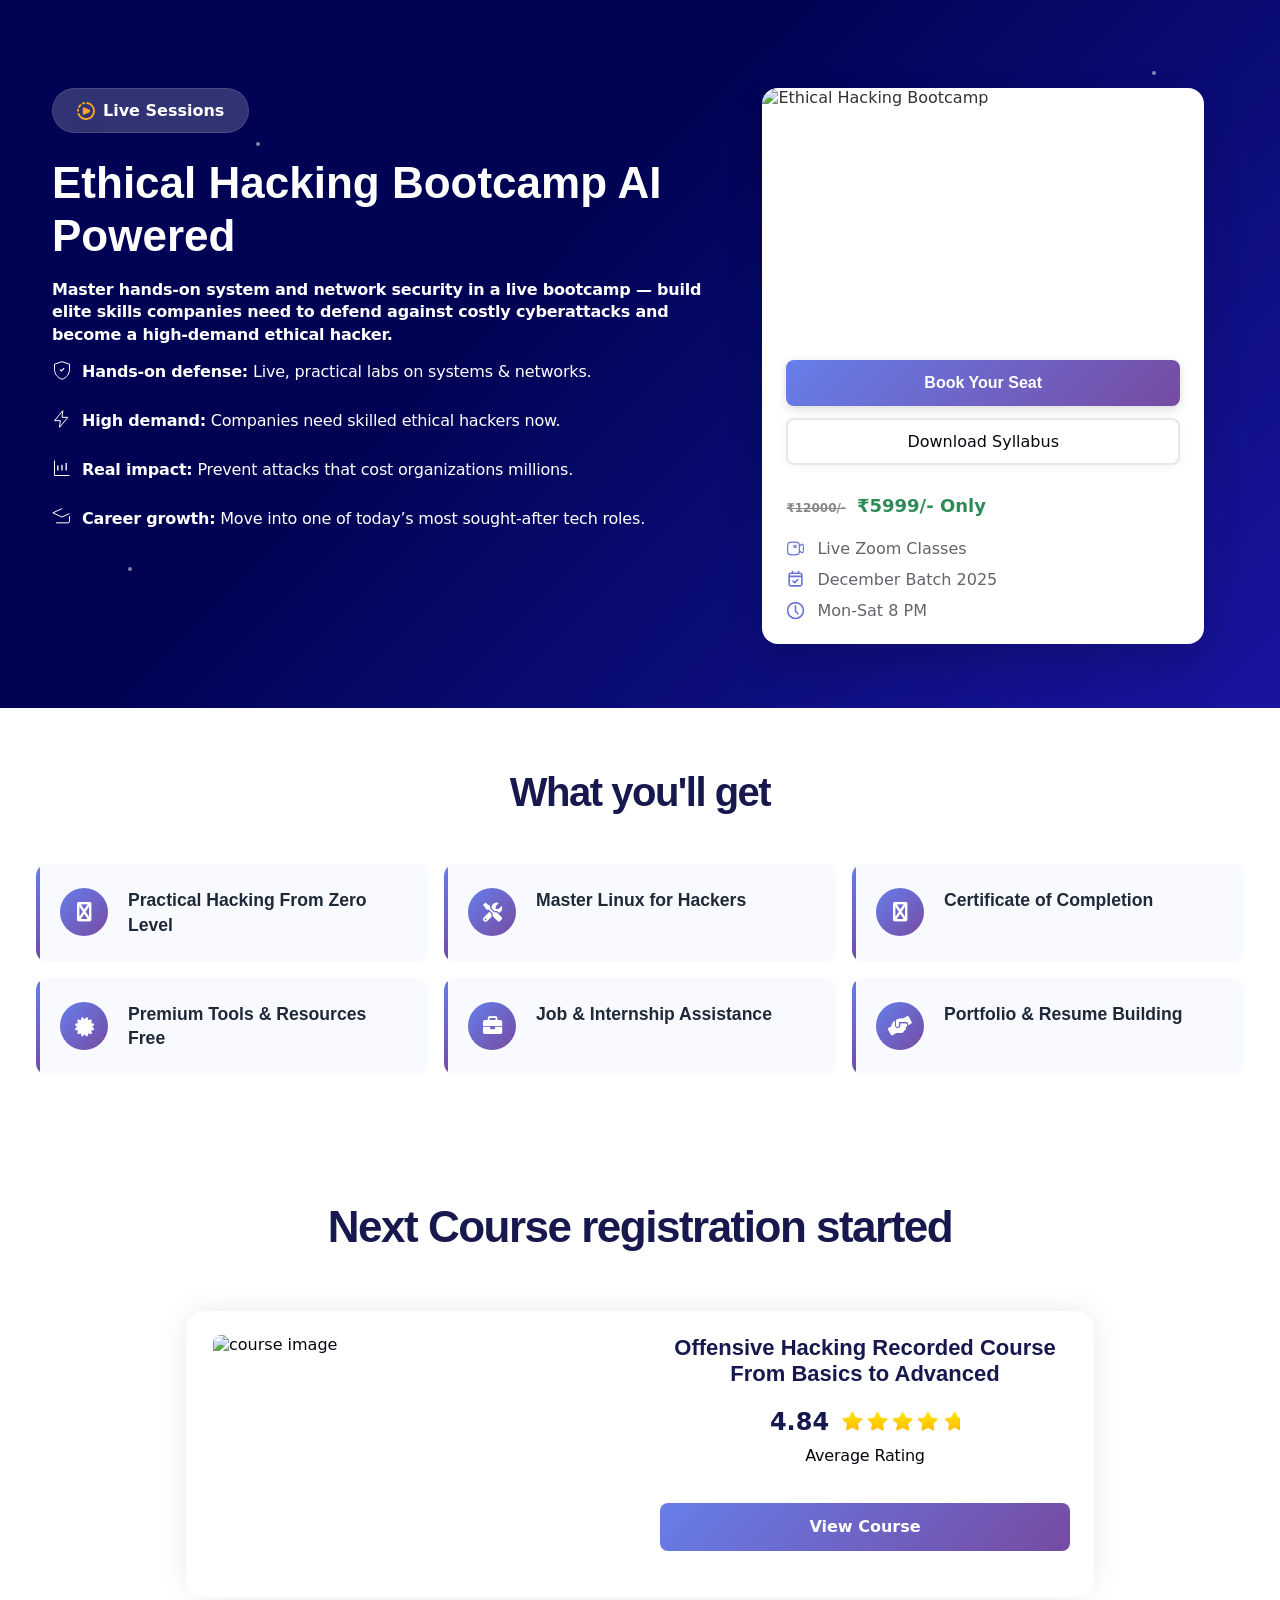
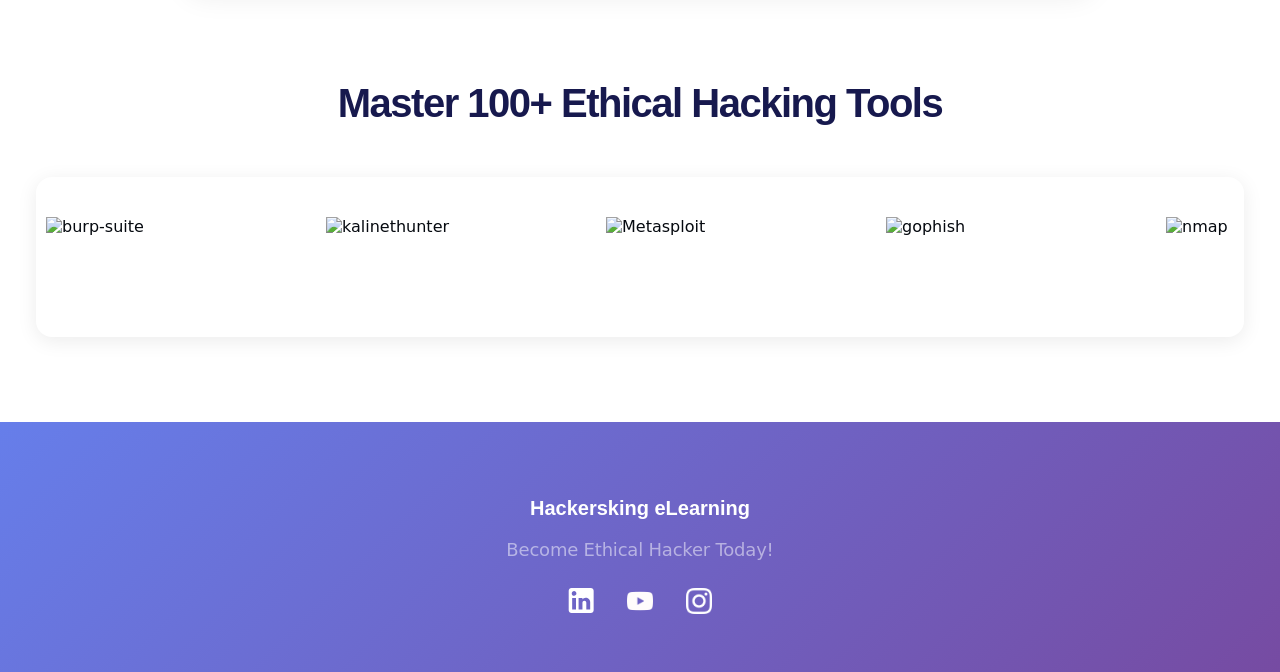
==== commit 9962973c: "Update Batch.html" ====
--- a/Batch.html
+++ b/Batch.html
@@ -682,44 +682,44 @@
     <section class="md:py-[60px] py-4" id="learn">
       <div class="container">
         <h2 class="text-xl md:text-4xl tracking-[-0.5px] text-secondary text-center mb-4 md:mb-5 font-heading aos-init aos-animate" data-aos="fade-up">
-          What you'll learn
+          What you'll get
         </h2>
         <div class="learning-grid grid grid-cols-1 md:grid-cols-2 lg:grid-cols-3 gap-2 aos-init" data-aos="fade-up">
           <div class="learning-item aos-init" data-aos="fade-up">
             <div class="learning-icon">
-              <i class="fab fa-user-secret"></i>
+              <i class="fab fa-globe"></i>
             </div>
             <h3>
-              Practical Real-World Ethical Hacking
+              Practical Hacking From Zero Level
             </h3>
-          </div>
-          <div class="learning-item aos-init" data-aos="fade-up">
-            <div class="learning-icon">
-              <i class="fas fa-chart-line"></i>
-            </div>
-            <h3>Learn Linux from basics to advanced</h3>
-          </div>
-          <div class="learning-item aos-init" data-aos="fade-up">
-            <div class="learning-icon">
-              <i class="fas fa-industry"></i>
-            </div>
-            <h3>Networking</h3>
           </div>
           <div class="learning-item aos-init" data-aos="fade-up">
             <div class="learning-icon">
               <i class="fas fa-tools"></i>
             </div>
-            <h3>Learn real-time projects</h3>
+            <h3>Master Linux for Hackers</h3>
+          </div>
+          <div class="learning-item aos-init" data-aos="fade-up">
+            <div class="learning-icon">
+              <i class="fas fa-linux"></i>
+            </div>
+            <h3>Certificate of Completion</h3>
+          </div>
+          <div class="learning-item aos-init" data-aos="fade-up">
+            <div class="learning-icon">
+              <i class="fas fa-certificate"></i>
+            </div>
+            <h3>Premium Tools & Resources Free</h3>
+          </div>
+          <div class="learning-item aos-init" data-aos="fade-up">
+            <div class="learning-icon">
+              <i class="fas fa-briefcase"></i>
+            </div>
+            <h3>Job & Internship Assistance</h3>
           </div>
           <div class="learning-item aos-init" data-aos="fade-up">
             <div class="learning-icon">
               <i class="fas fa-hands-helping"></i>
-            </div>
-            <h3>Get the hands-on on various tools</h3>
-          </div>
-          <div class="learning-item aos-init" data-aos="fade-up">
-            <div class="learning-icon">
-              <i class="fas fa-briefcase"></i>
             </div>
             <h3>Portfolio & Resume Building</h3>
           </div>
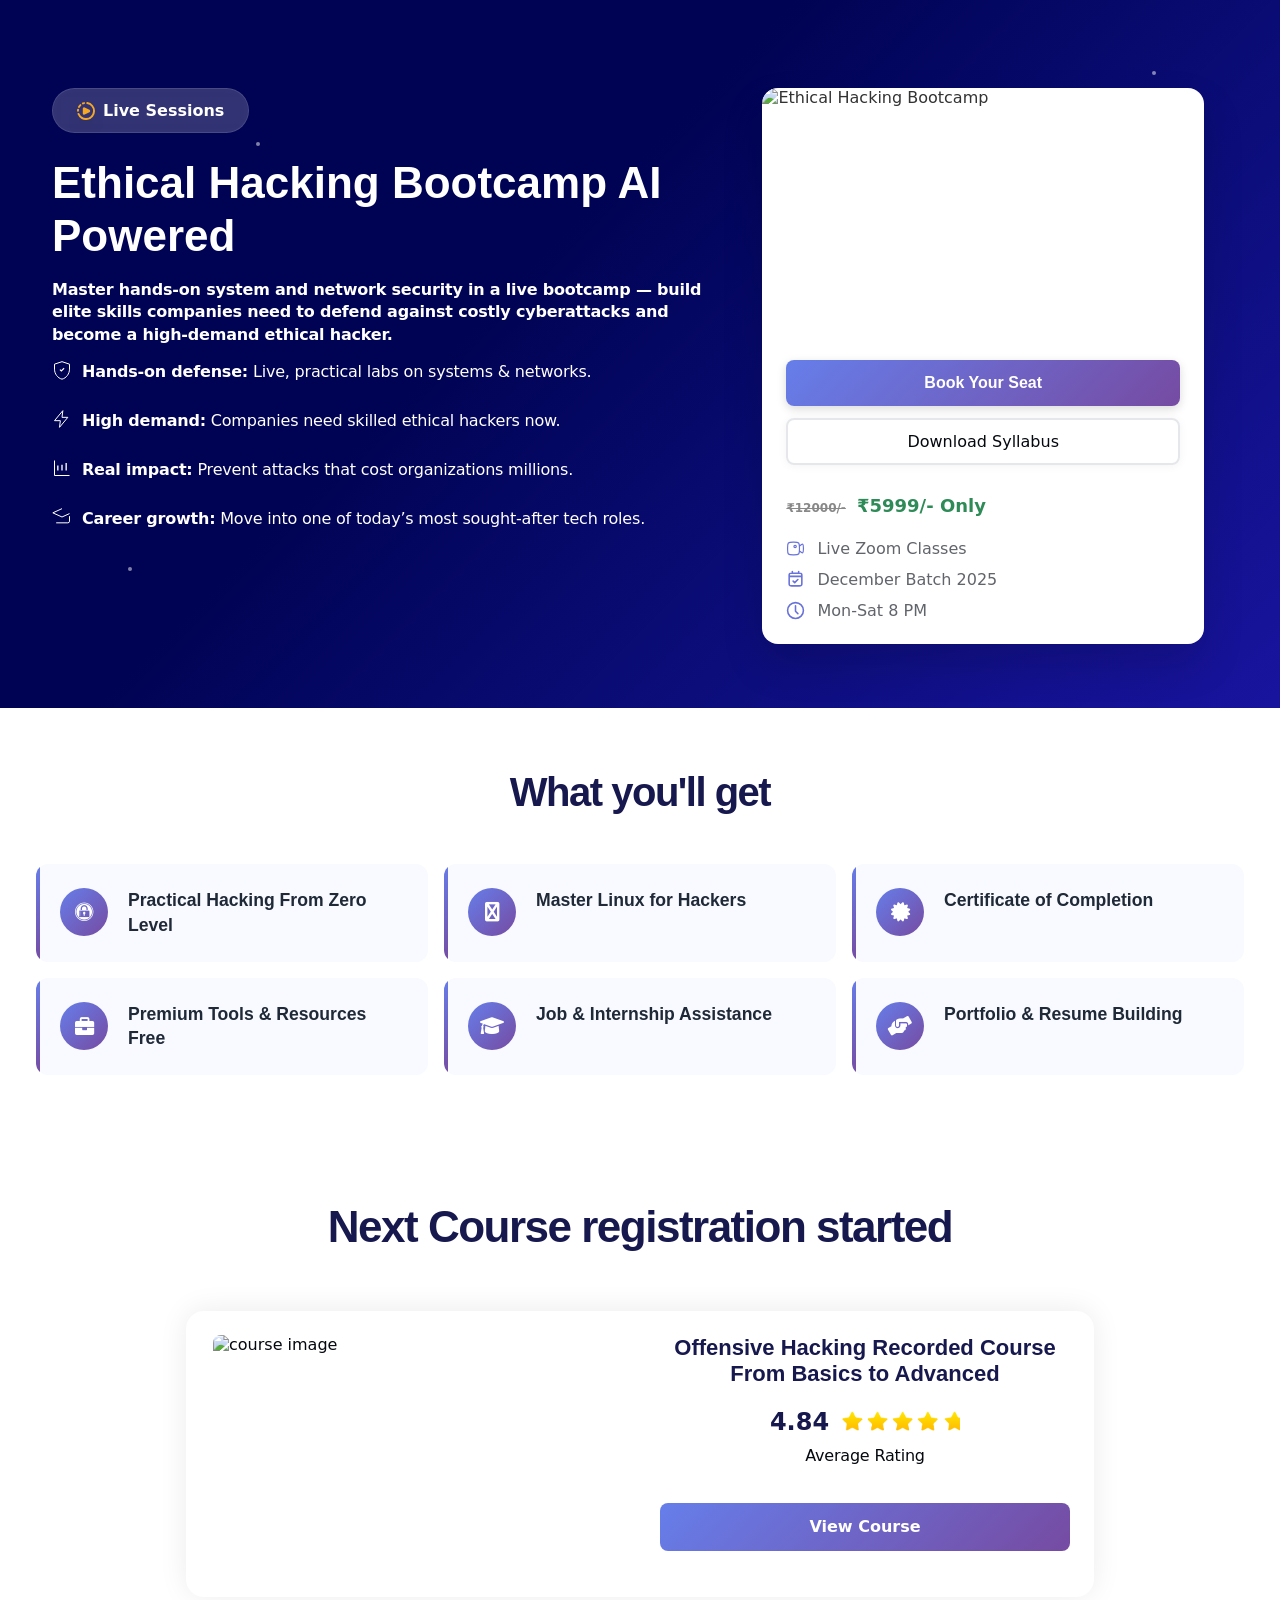
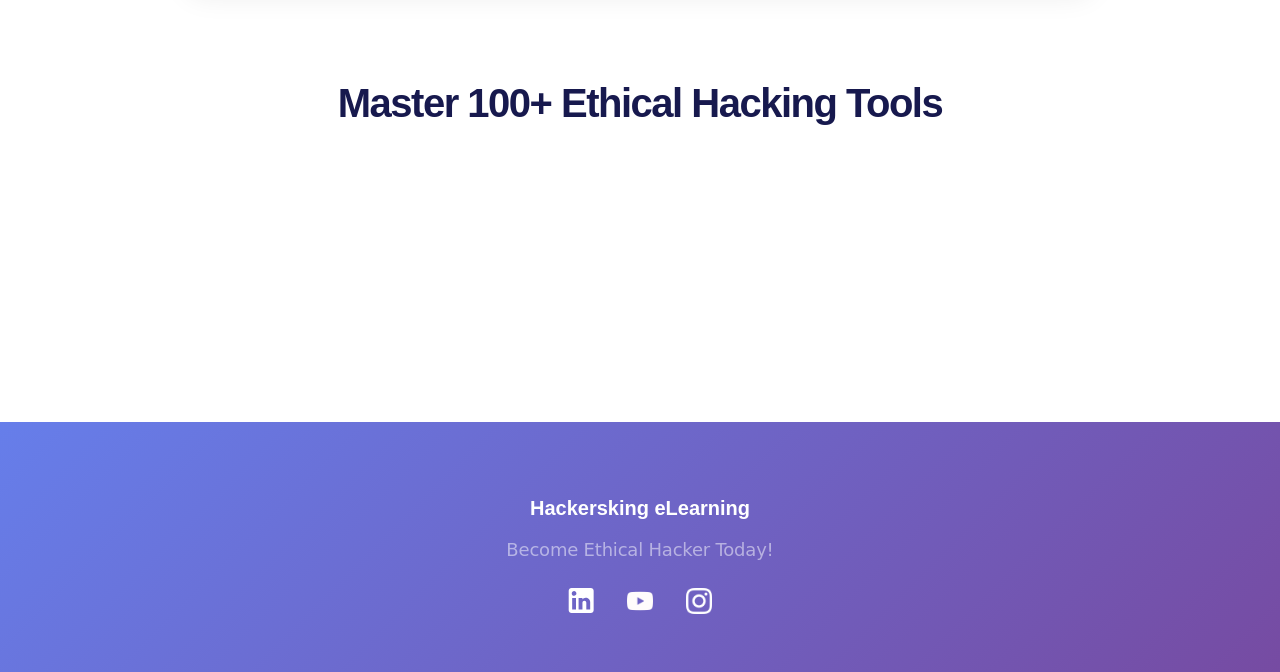
==== commit 4f63c285: "Update Batch.html" ====
--- a/Batch.html
+++ b/Batch.html
@@ -687,7 +687,7 @@
         <div class="learning-grid grid grid-cols-1 md:grid-cols-2 lg:grid-cols-3 gap-2 aos-init" data-aos="fade-up">
           <div class="learning-item aos-init" data-aos="fade-up">
             <div class="learning-icon">
-              <i class="fab fa-globe"></i>
+              <i class="fab fa-expeditedssl"></i>
             </div>
             <h3>
               Practical Hacking From Zero Level
@@ -695,25 +695,25 @@
           </div>
           <div class="learning-item aos-init" data-aos="fade-up">
             <div class="learning-icon">
-              <i class="fas fa-tools"></i>
+              <i class="fas fa-linux"></i>
             </div>
             <h3>Master Linux for Hackers</h3>
-          </div>
-          <div class="learning-item aos-init" data-aos="fade-up">
-            <div class="learning-icon">
-              <i class="fas fa-linux"></i>
-            </div>
-            <h3>Certificate of Completion</h3>
           </div>
           <div class="learning-item aos-init" data-aos="fade-up">
             <div class="learning-icon">
               <i class="fas fa-certificate"></i>
             </div>
-            <h3>Premium Tools & Resources Free</h3>
+            <h3>Certificate of Completion</h3>
           </div>
           <div class="learning-item aos-init" data-aos="fade-up">
             <div class="learning-icon">
               <i class="fas fa-briefcase"></i>
+            </div>
+            <h3>Premium Tools & Resources Free</h3>
+          </div>
+          <div class="learning-item aos-init" data-aos="fade-up">
+            <div class="learning-icon">
+              <i class="fas fa-graduation-cap"></i>
             </div>
             <h3>Job & Internship Assistance</h3>
           </div>
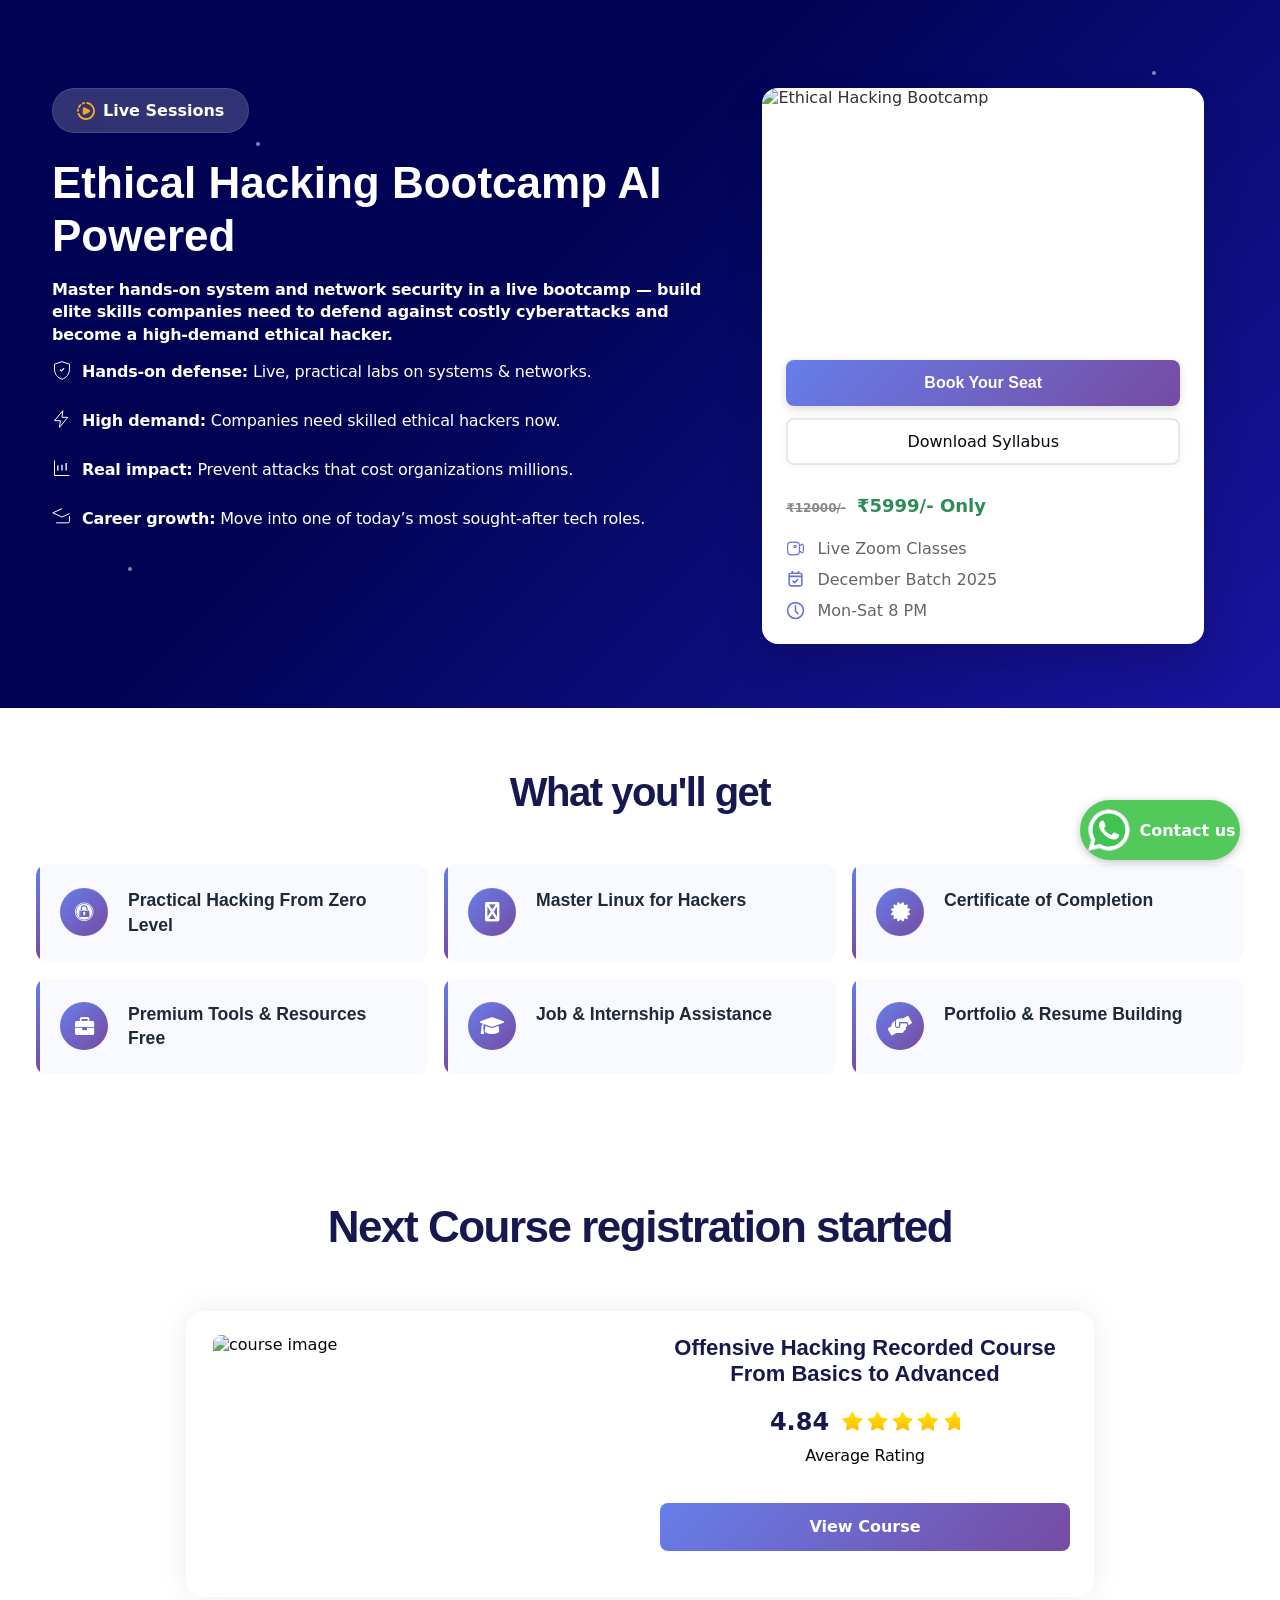
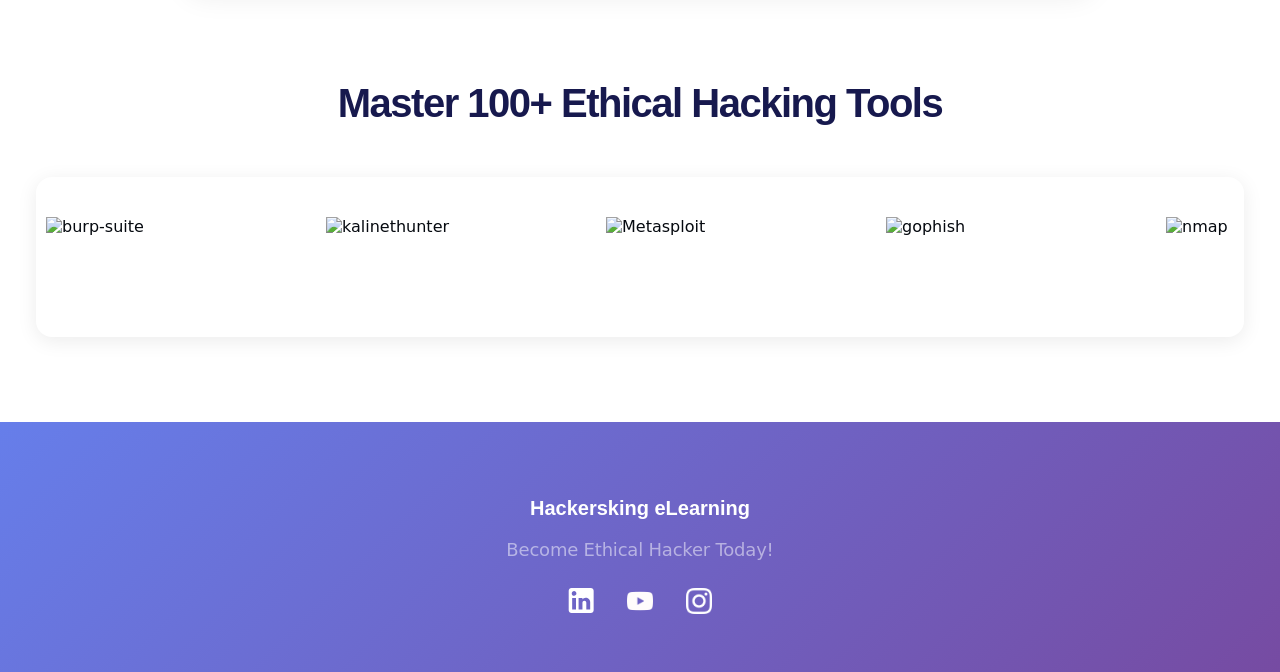
==== commit aef1a9ac: "Update Batch.html" ====
--- a/Batch.html
+++ b/Batch.html
@@ -896,6 +896,15 @@
     </section>
   </main>
   <footer>
+      <a id="whatsappWidgetContainer" class="whatsapp-widget-container" href="https://api.whatsapp.com/send?phone=%2B918607821169&amp;text=Hey!%20Hackersking%2C%20I%20wanted%20to%20talk%20about%20your%20Courses" target="_blank">
+        <div class="whatsapp-widget-icon">
+          <svg xmlns="http://www.w3.org/2000/svg" x="0px" y="0px" width="50" height="50" viewBox="0 0 48 48">
+            <path fill="#fff" d="M4.868,43.303l2.694-9.835C5.9,30.59,5.026,27.324,5.027,23.979C5.032,13.514,13.548,5,24.014,5c5.079,0.002,9.845,1.979,13.43,5.566c3.584,3.588,5.558,8.356,5.556,13.428c-0.004,10.465-8.522,18.98-18.986,18.98c-0.001,0,0,0,0,0h-0.008c-3.177-0.001-6.3-0.798-9.073-2.311L4.868,43.303z"></path><path fill="#fff" d="M4.868,43.803c-0.132,0-0.26-0.052-0.355-0.148c-0.125-0.127-0.174-0.312-0.127-0.483l2.639-9.636c-1.636-2.906-2.499-6.206-2.497-9.556C4.532,13.238,13.273,4.5,24.014,4.5c5.21,0.002,10.105,2.031,13.784,5.713c3.679,3.683,5.704,8.577,5.702,13.781c-0.004,10.741-8.746,19.48-19.486,19.48c-3.189-0.001-6.344-0.788-9.144-2.277l-9.875,2.589C4.953,43.798,4.911,43.803,4.868,43.803z"></path><path fill="#cfd8dc" d="M24.014,5c5.079,0.002,9.845,1.979,13.43,5.566c3.584,3.588,5.558,8.356,5.556,13.428c-0.004,10.465-8.522,18.98-18.986,18.98h-0.008c-3.177-0.001-6.3-0.798-9.073-2.311L4.868,43.303l2.694-9.835C5.9,30.59,5.026,27.324,5.027,23.979C5.032,13.514,13.548,5,24.014,5 M24.014,42.974C24.014,42.974,24.014,42.974,24.014,42.974C24.014,42.974,24.014,42.974,24.014,42.974 M24.014,42.974C24.014,42.974,24.014,42.974,24.014,42.974C24.014,42.974,24.014,42.974,24.014,42.974 M24.014,4C24.014,4,24.014,4,24.014,4C12.998,4,4.032,12.962,4.027,23.979c-0.001,3.367,0.849,6.685,2.461,9.622l-2.585,9.439c-0.094,0.345,0.002,0.713,0.254,0.967c0.19,0.192,0.447,0.297,0.711,0.297c0.085,0,0.17-0.011,0.254-0.033l9.687-2.54c2.828,1.468,5.998,2.243,9.197,2.244c11.024,0,19.99-8.963,19.995-19.98c0.002-5.339-2.075-10.359-5.848-14.135C34.378,6.083,29.357,4.002,24.014,4L24.014,4z"></path><path fill="#40c351" d="M35.176,12.832c-2.98-2.982-6.941-4.625-11.157-4.626c-8.704,0-15.783,7.076-15.787,15.774c-0.001,2.981,0.833,5.883,2.413,8.396l0.376,0.597l-1.595,5.821l5.973-1.566l0.577,0.342c2.422,1.438,5.2,2.198,8.032,2.199h0.006c8.698,0,15.777-7.077,15.78-15.776C39.795,19.778,38.156,15.814,35.176,12.832z"></path><path fill="#fff" fill-rule="evenodd" d="M19.268,16.045c-0.355-0.79-0.729-0.806-1.068-0.82c-0.277-0.012-0.593-0.011-0.909-0.011c-0.316,0-0.83,0.119-1.265,0.594c-0.435,0.475-1.661,1.622-1.661,3.956c0,2.334,1.7,4.59,1.937,4.906c0.237,0.316,3.282,5.259,8.104,7.161c4.007,1.58,4.823,1.266,5.693,1.187c0.87-0.079,2.807-1.147,3.202-2.255c0.395-1.108,0.395-2.057,0.277-2.255c-0.119-0.198-0.435-0.316-0.909-0.554s-2.807-1.385-3.242-1.543c-0.435-0.158-0.751-0.237-1.068,0.238c-0.316,0.474-1.225,1.543-1.502,1.859c-0.277,0.317-0.554,0.357-1.028,0.119c-0.474-0.238-2.002-0.738-3.815-2.354c-1.41-1.257-2.362-2.81-2.639-3.285c-0.277-0.474-0.03-0.731,0.208-0.968c0.213-0.213,0.474-0.554,0.712-0.831c0.237-0.277,0.316-0.475,0.474-0.791c0.158-0.317,0.079-0.594-0.04-0.831C20.612,19.329,19.69,16.983,19.268,16.045z" clip-rule="evenodd"></path>
+            </svg>
+        </div>
+        <div class="whatsapp-widget-contact">Contact us</div>
+      </a>
+    
     <section id="contact" class="pt-[40px] md:pt-[73px] pb-[56px] md:pb-[58px] footer scrollspy-section aos-init" data-aos="fade-up">
       <div class="container text-center">
         <h2 class="text-white text-20 leading-[1.3] font-semibold mb-1 md:mb-2">
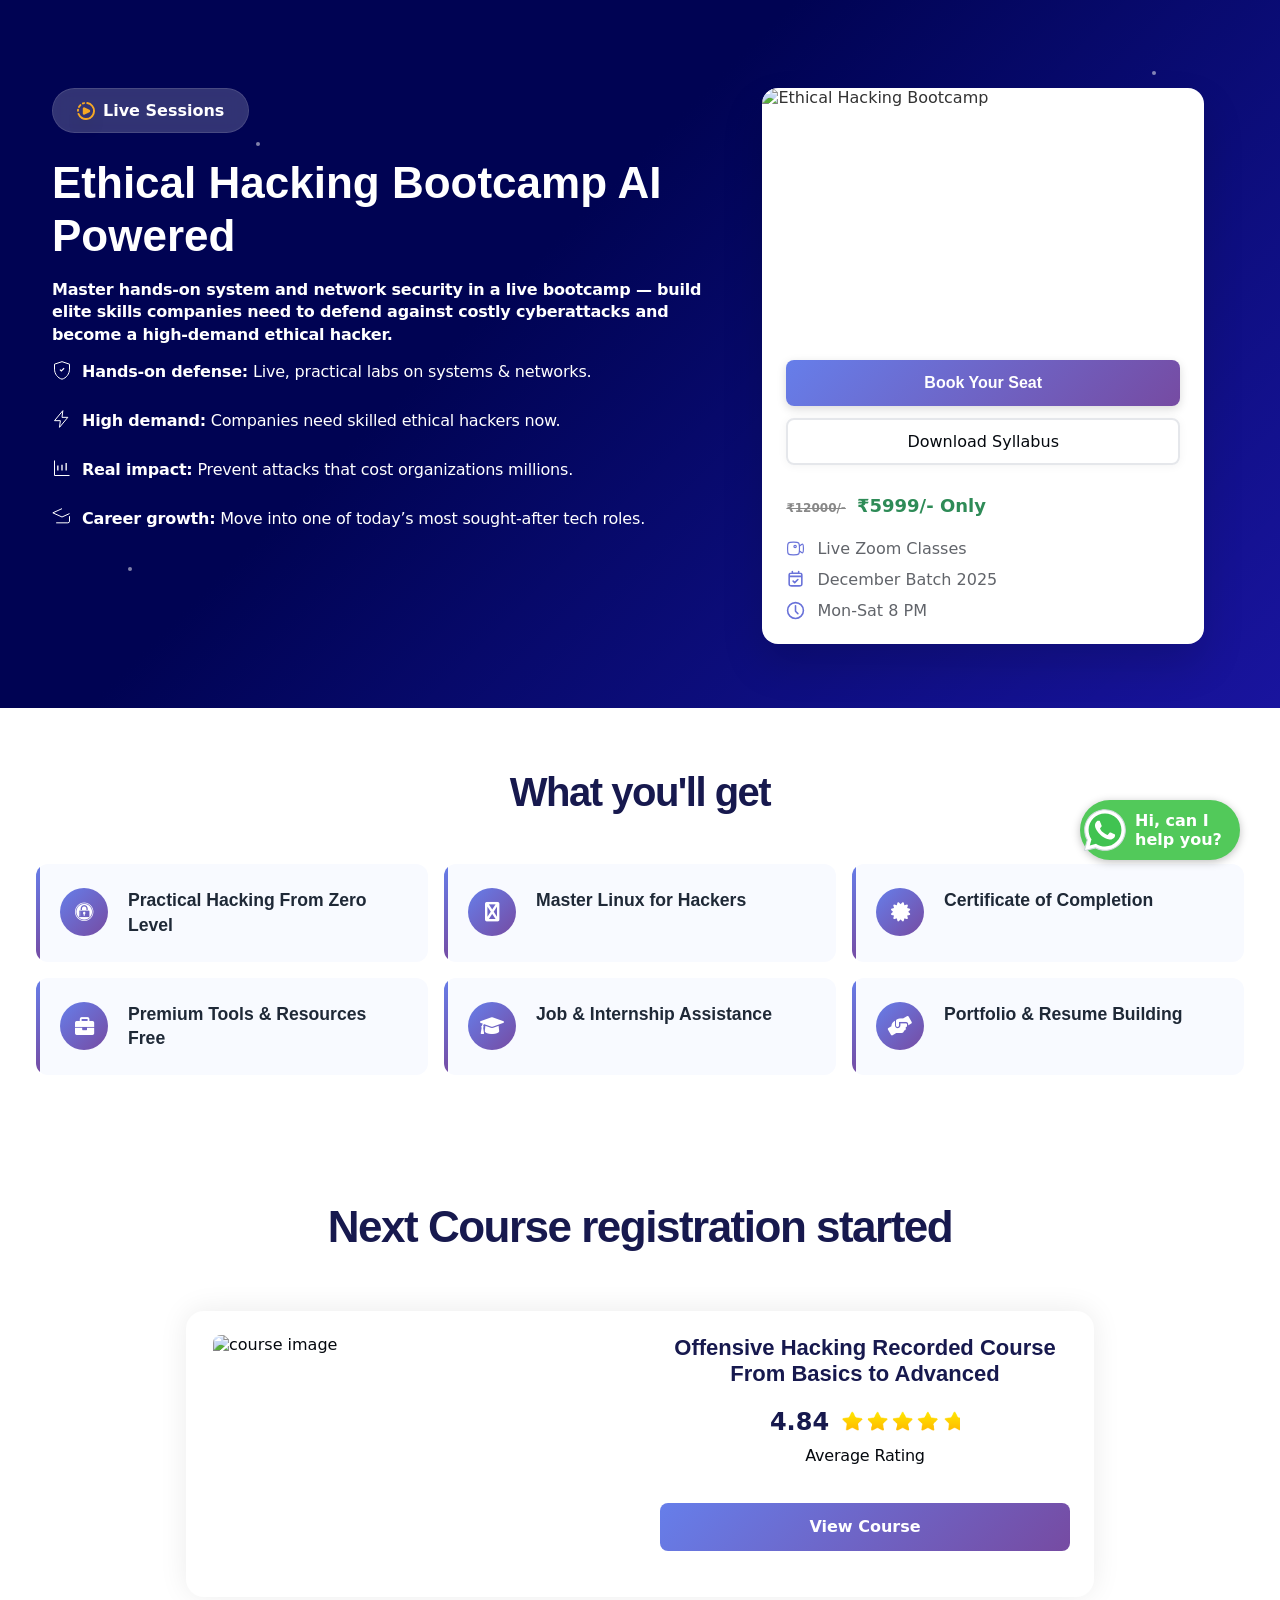
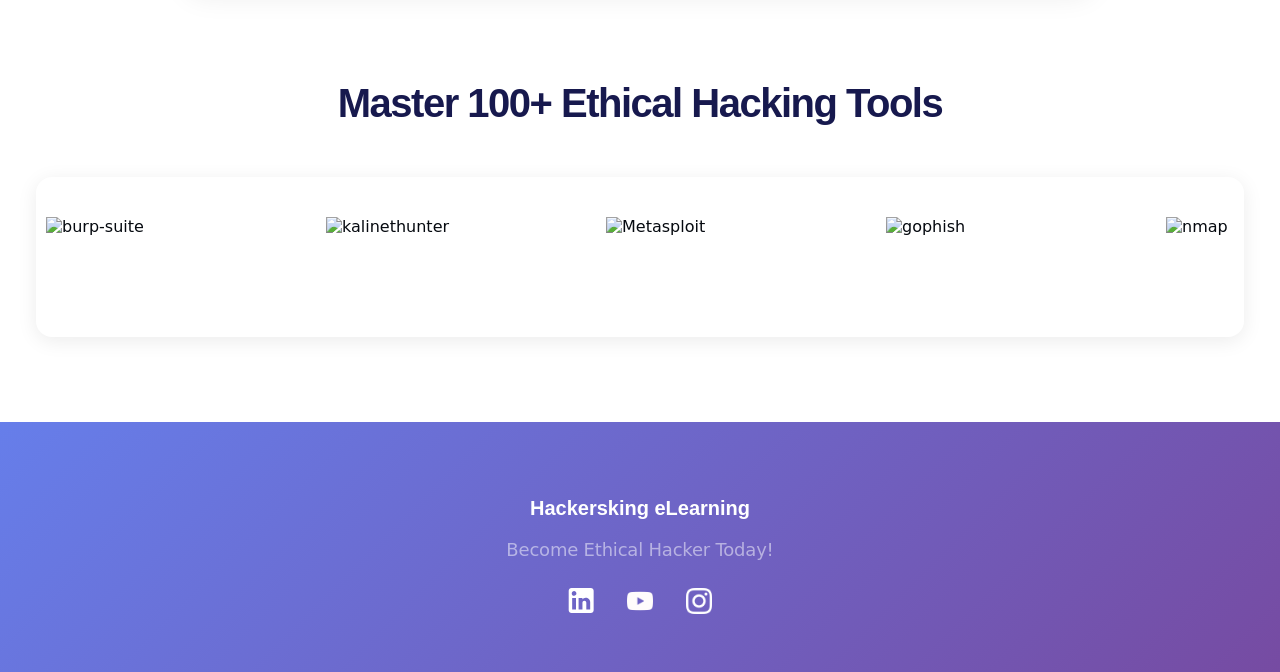
==== commit 52fdadfa: "Update Batch.html" ====
--- a/Batch.html
+++ b/Batch.html
@@ -902,7 +902,7 @@
             <path fill="#fff" d="M4.868,43.303l2.694-9.835C5.9,30.59,5.026,27.324,5.027,23.979C5.032,13.514,13.548,5,24.014,5c5.079,0.002,9.845,1.979,13.43,5.566c3.584,3.588,5.558,8.356,5.556,13.428c-0.004,10.465-8.522,18.98-18.986,18.98c-0.001,0,0,0,0,0h-0.008c-3.177-0.001-6.3-0.798-9.073-2.311L4.868,43.303z"></path><path fill="#fff" d="M4.868,43.803c-0.132,0-0.26-0.052-0.355-0.148c-0.125-0.127-0.174-0.312-0.127-0.483l2.639-9.636c-1.636-2.906-2.499-6.206-2.497-9.556C4.532,13.238,13.273,4.5,24.014,4.5c5.21,0.002,10.105,2.031,13.784,5.713c3.679,3.683,5.704,8.577,5.702,13.781c-0.004,10.741-8.746,19.48-19.486,19.48c-3.189-0.001-6.344-0.788-9.144-2.277l-9.875,2.589C4.953,43.798,4.911,43.803,4.868,43.803z"></path><path fill="#cfd8dc" d="M24.014,5c5.079,0.002,9.845,1.979,13.43,5.566c3.584,3.588,5.558,8.356,5.556,13.428c-0.004,10.465-8.522,18.98-18.986,18.98h-0.008c-3.177-0.001-6.3-0.798-9.073-2.311L4.868,43.303l2.694-9.835C5.9,30.59,5.026,27.324,5.027,23.979C5.032,13.514,13.548,5,24.014,5 M24.014,42.974C24.014,42.974,24.014,42.974,24.014,42.974C24.014,42.974,24.014,42.974,24.014,42.974 M24.014,42.974C24.014,42.974,24.014,42.974,24.014,42.974C24.014,42.974,24.014,42.974,24.014,42.974 M24.014,4C24.014,4,24.014,4,24.014,4C12.998,4,4.032,12.962,4.027,23.979c-0.001,3.367,0.849,6.685,2.461,9.622l-2.585,9.439c-0.094,0.345,0.002,0.713,0.254,0.967c0.19,0.192,0.447,0.297,0.711,0.297c0.085,0,0.17-0.011,0.254-0.033l9.687-2.54c2.828,1.468,5.998,2.243,9.197,2.244c11.024,0,19.99-8.963,19.995-19.98c0.002-5.339-2.075-10.359-5.848-14.135C34.378,6.083,29.357,4.002,24.014,4L24.014,4z"></path><path fill="#40c351" d="M35.176,12.832c-2.98-2.982-6.941-4.625-11.157-4.626c-8.704,0-15.783,7.076-15.787,15.774c-0.001,2.981,0.833,5.883,2.413,8.396l0.376,0.597l-1.595,5.821l5.973-1.566l0.577,0.342c2.422,1.438,5.2,2.198,8.032,2.199h0.006c8.698,0,15.777-7.077,15.78-15.776C39.795,19.778,38.156,15.814,35.176,12.832z"></path><path fill="#fff" fill-rule="evenodd" d="M19.268,16.045c-0.355-0.79-0.729-0.806-1.068-0.82c-0.277-0.012-0.593-0.011-0.909-0.011c-0.316,0-0.83,0.119-1.265,0.594c-0.435,0.475-1.661,1.622-1.661,3.956c0,2.334,1.7,4.59,1.937,4.906c0.237,0.316,3.282,5.259,8.104,7.161c4.007,1.58,4.823,1.266,5.693,1.187c0.87-0.079,2.807-1.147,3.202-2.255c0.395-1.108,0.395-2.057,0.277-2.255c-0.119-0.198-0.435-0.316-0.909-0.554s-2.807-1.385-3.242-1.543c-0.435-0.158-0.751-0.237-1.068,0.238c-0.316,0.474-1.225,1.543-1.502,1.859c-0.277,0.317-0.554,0.357-1.028,0.119c-0.474-0.238-2.002-0.738-3.815-2.354c-1.41-1.257-2.362-2.81-2.639-3.285c-0.277-0.474-0.03-0.731,0.208-0.968c0.213-0.213,0.474-0.554,0.712-0.831c0.237-0.277,0.316-0.475,0.474-0.791c0.158-0.317,0.079-0.594-0.04-0.831C20.612,19.329,19.69,16.983,19.268,16.045z" clip-rule="evenodd"></path>
             </svg>
         </div>
-        <div class="whatsapp-widget-contact">Contact us</div>
+        <div class="whatsapp-widget-contact">Hi, can I help you?</div>
       </a>
     
     <section id="contact" class="pt-[40px] md:pt-[73px] pb-[56px] md:pb-[58px] footer scrollspy-section aos-init" data-aos="fade-up">
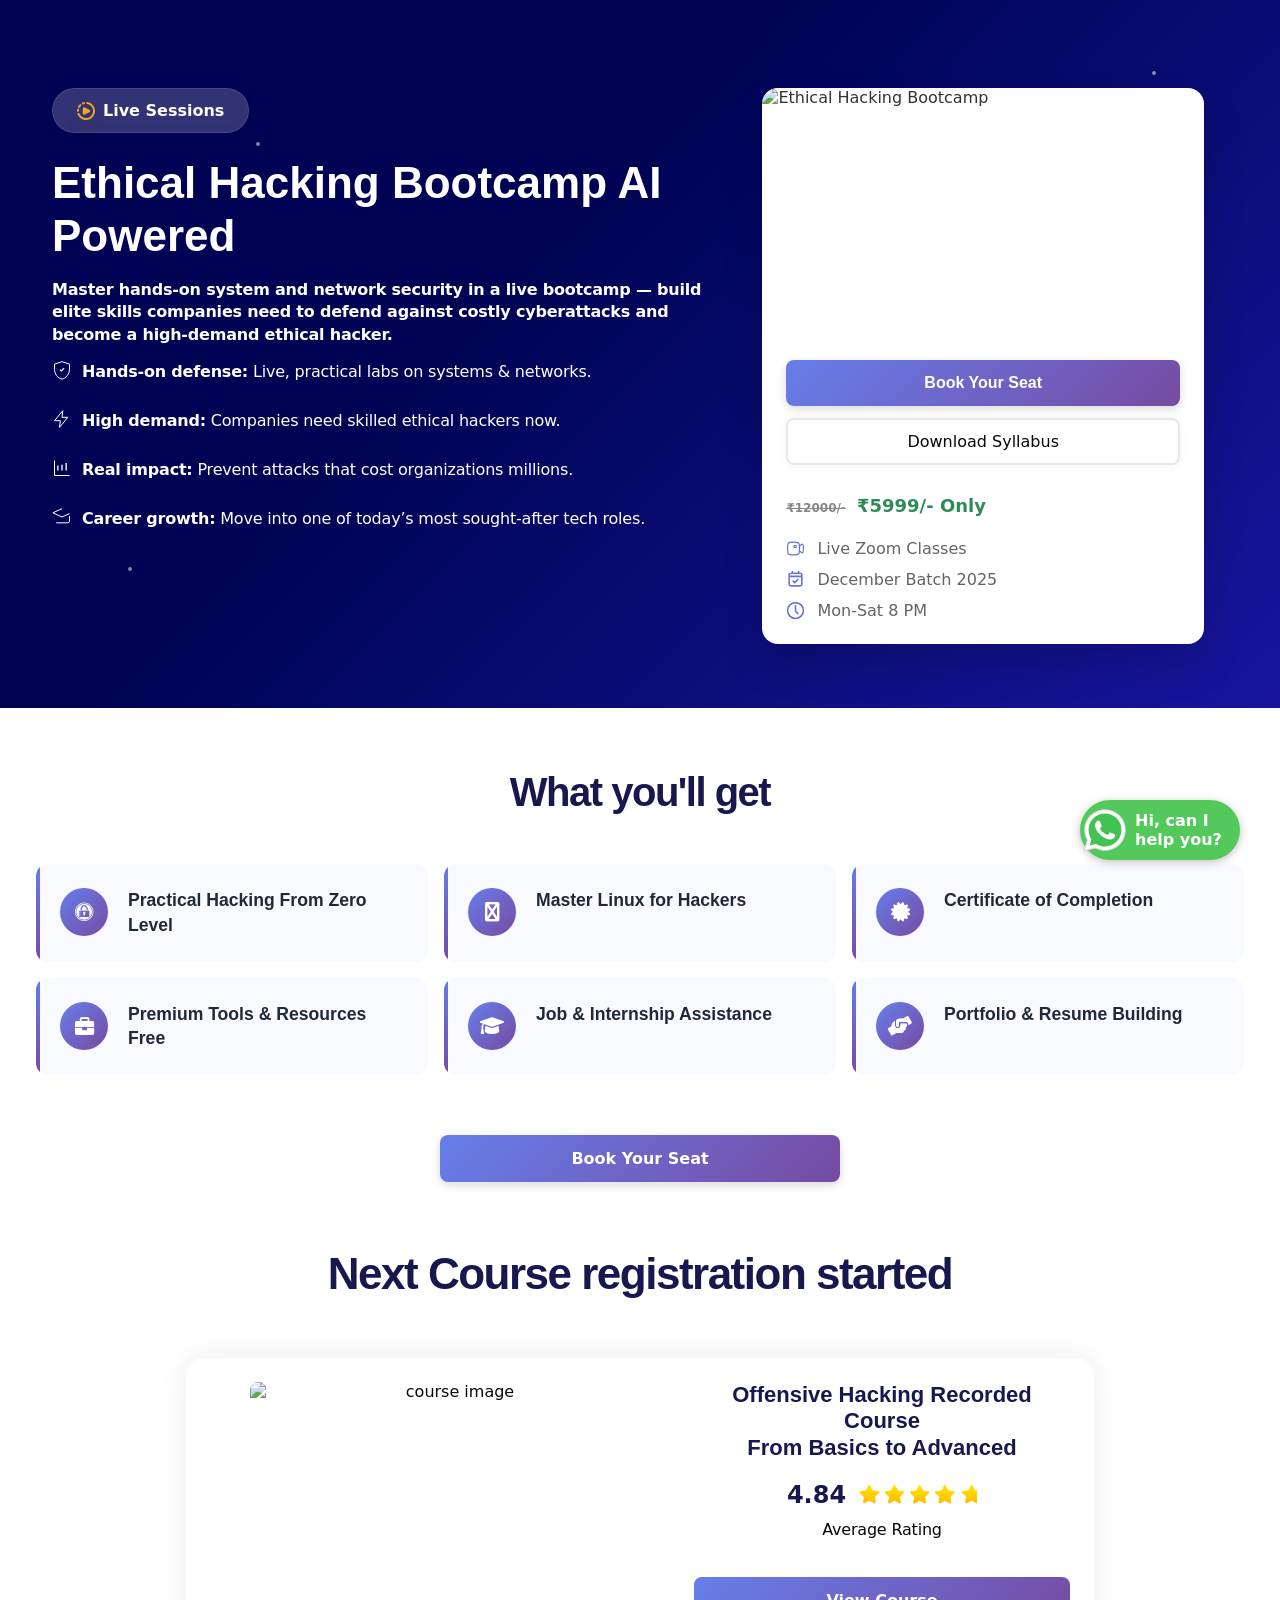
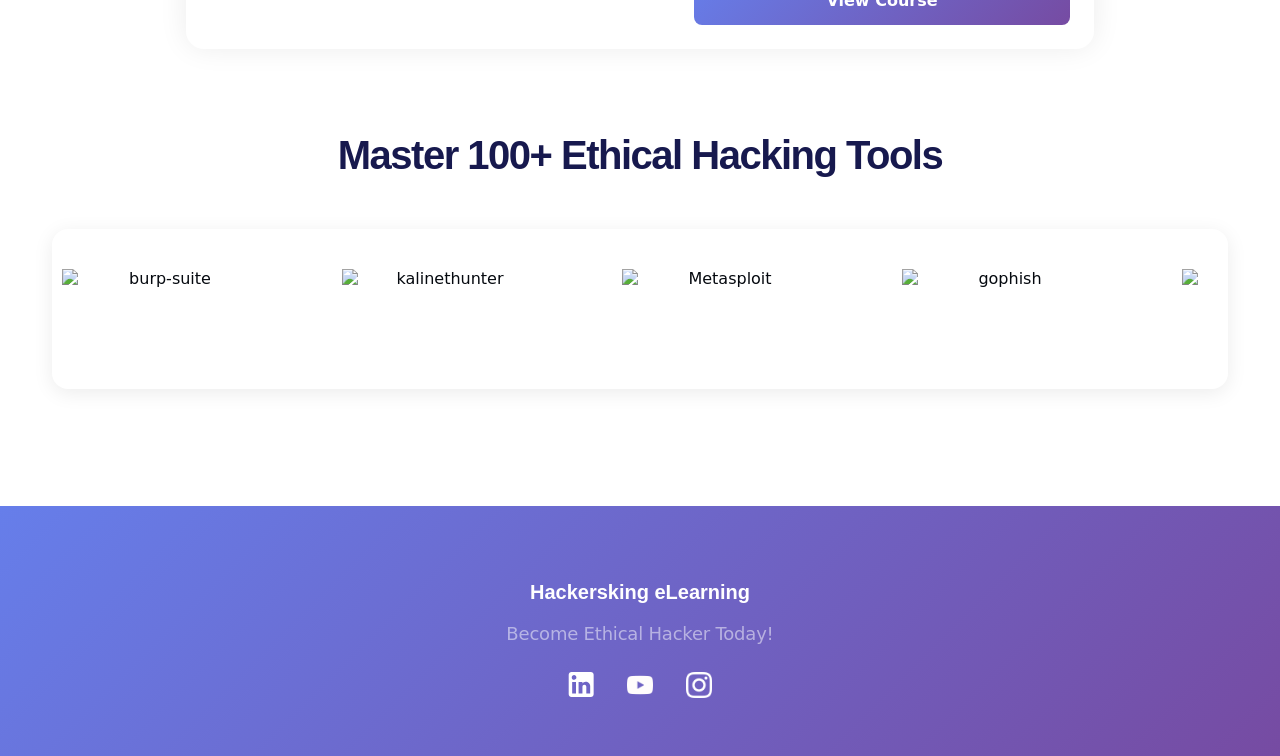
==== commit 123c946d: "Update Batch.html" ====
--- a/Batch.html
+++ b/Batch.html
@@ -784,6 +784,14 @@
     <section>
 
 ----->
+     <div class="container mb-4 text-center" data-aos="fade-up">
+      <a href="https://courses.heydevops.tech/web/checkout/689701010128181bd2a60e1e" target="_blank">
+        <button class="primary-btn w-[90%] md:w-[400px] button">
+          <div class="relative overflow-hidden">
+            <span class="button-content"> Book Your Seat</span>
+            <span class="button-content-hover"> Book Your Seat</span>
+          </div>
+        </button>
 
             <div class="container md:mx-auto pt-3 md:pt-6">
                 <div class="text-center mx-auto">
@@ -896,7 +904,7 @@
     </section>
   </main>
   <footer>
-      <a id="whatsappWidgetContainer" class="whatsapp-widget-container" href="https://api.whatsapp.com/send?phone=%2B918607821169&amp;text=Hey!%20Hackersking%2C%20I%20wanted%20to%20talk%20about%20your%20Courses" target="_blank">
+      <a id="whatsappWidgetContainer" class="whatsapp-widget-container" href="https://api.whatsapp.com/send?phone=%2B918607821169&amp;text=Hey!%20Hackersking%2C%20I%20wanted%20to%20talk%20about%20your%20Live%20Batch" target="_blank">
         <div class="whatsapp-widget-icon">
           <svg xmlns="http://www.w3.org/2000/svg" x="0px" y="0px" width="50" height="50" viewBox="0 0 48 48">
             <path fill="#fff" d="M4.868,43.303l2.694-9.835C5.9,30.59,5.026,27.324,5.027,23.979C5.032,13.514,13.548,5,24.014,5c5.079,0.002,9.845,1.979,13.43,5.566c3.584,3.588,5.558,8.356,5.556,13.428c-0.004,10.465-8.522,18.98-18.986,18.98c-0.001,0,0,0,0,0h-0.008c-3.177-0.001-6.3-0.798-9.073-2.311L4.868,43.303z"></path><path fill="#fff" d="M4.868,43.803c-0.132,0-0.26-0.052-0.355-0.148c-0.125-0.127-0.174-0.312-0.127-0.483l2.639-9.636c-1.636-2.906-2.499-6.206-2.497-9.556C4.532,13.238,13.273,4.5,24.014,4.5c5.21,0.002,10.105,2.031,13.784,5.713c3.679,3.683,5.704,8.577,5.702,13.781c-0.004,10.741-8.746,19.48-19.486,19.48c-3.189-0.001-6.344-0.788-9.144-2.277l-9.875,2.589C4.953,43.798,4.911,43.803,4.868,43.803z"></path><path fill="#cfd8dc" d="M24.014,5c5.079,0.002,9.845,1.979,13.43,5.566c3.584,3.588,5.558,8.356,5.556,13.428c-0.004,10.465-8.522,18.98-18.986,18.98h-0.008c-3.177-0.001-6.3-0.798-9.073-2.311L4.868,43.303l2.694-9.835C5.9,30.59,5.026,27.324,5.027,23.979C5.032,13.514,13.548,5,24.014,5 M24.014,42.974C24.014,42.974,24.014,42.974,24.014,42.974C24.014,42.974,24.014,42.974,24.014,42.974 M24.014,42.974C24.014,42.974,24.014,42.974,24.014,42.974C24.014,42.974,24.014,42.974,24.014,42.974 M24.014,4C24.014,4,24.014,4,24.014,4C12.998,4,4.032,12.962,4.027,23.979c-0.001,3.367,0.849,6.685,2.461,9.622l-2.585,9.439c-0.094,0.345,0.002,0.713,0.254,0.967c0.19,0.192,0.447,0.297,0.711,0.297c0.085,0,0.17-0.011,0.254-0.033l9.687-2.54c2.828,1.468,5.998,2.243,9.197,2.244c11.024,0,19.99-8.963,19.995-19.98c0.002-5.339-2.075-10.359-5.848-14.135C34.378,6.083,29.357,4.002,24.014,4L24.014,4z"></path><path fill="#40c351" d="M35.176,12.832c-2.98-2.982-6.941-4.625-11.157-4.626c-8.704,0-15.783,7.076-15.787,15.774c-0.001,2.981,0.833,5.883,2.413,8.396l0.376,0.597l-1.595,5.821l5.973-1.566l0.577,0.342c2.422,1.438,5.2,2.198,8.032,2.199h0.006c8.698,0,15.777-7.077,15.78-15.776C39.795,19.778,38.156,15.814,35.176,12.832z"></path><path fill="#fff" fill-rule="evenodd" d="M19.268,16.045c-0.355-0.79-0.729-0.806-1.068-0.82c-0.277-0.012-0.593-0.011-0.909-0.011c-0.316,0-0.83,0.119-1.265,0.594c-0.435,0.475-1.661,1.622-1.661,3.956c0,2.334,1.7,4.59,1.937,4.906c0.237,0.316,3.282,5.259,8.104,7.161c4.007,1.58,4.823,1.266,5.693,1.187c0.87-0.079,2.807-1.147,3.202-2.255c0.395-1.108,0.395-2.057,0.277-2.255c-0.119-0.198-0.435-0.316-0.909-0.554s-2.807-1.385-3.242-1.543c-0.435-0.158-0.751-0.237-1.068,0.238c-0.316,0.474-1.225,1.543-1.502,1.859c-0.277,0.317-0.554,0.357-1.028,0.119c-0.474-0.238-2.002-0.738-3.815-2.354c-1.41-1.257-2.362-2.81-2.639-3.285c-0.277-0.474-0.03-0.731,0.208-0.968c0.213-0.213,0.474-0.554,0.712-0.831c0.237-0.277,0.316-0.475,0.474-0.791c0.158-0.317,0.079-0.594-0.04-0.831C20.612,19.329,19.69,16.983,19.268,16.045z" clip-rule="evenodd"></path>
